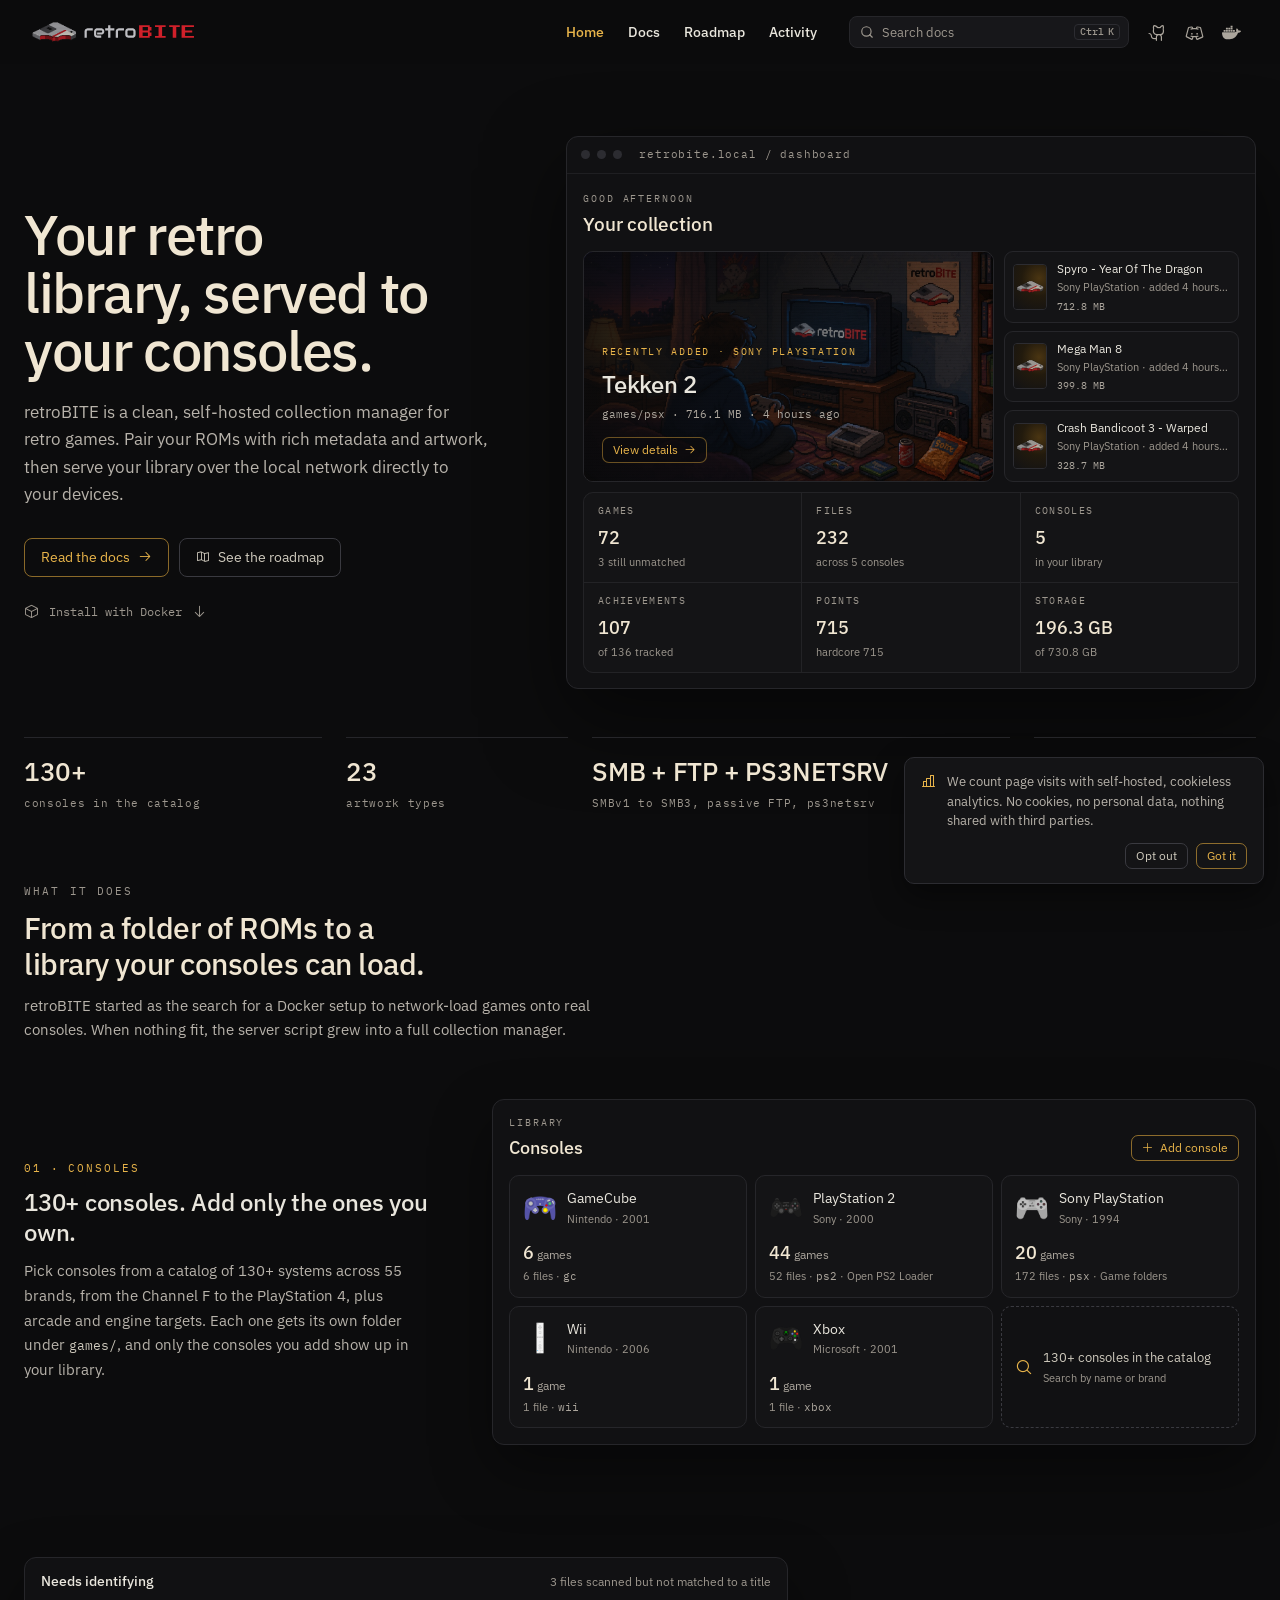
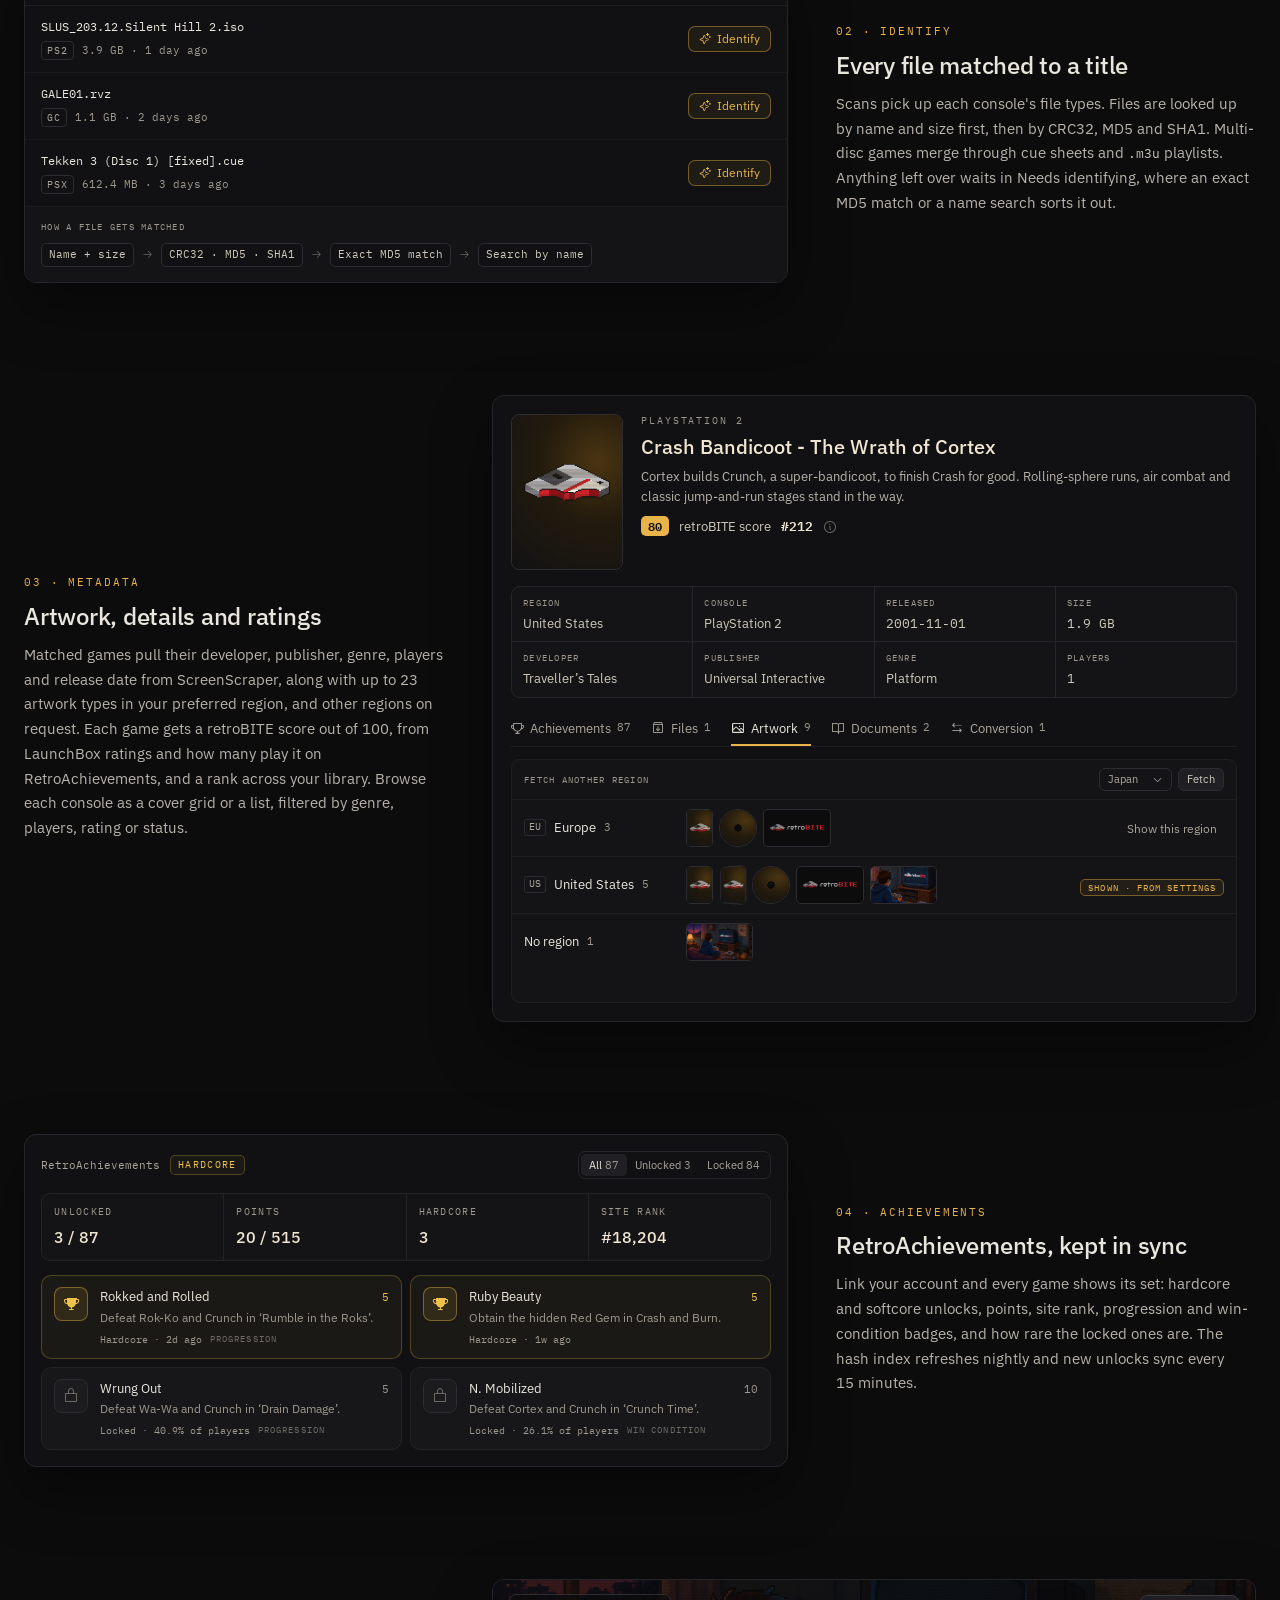
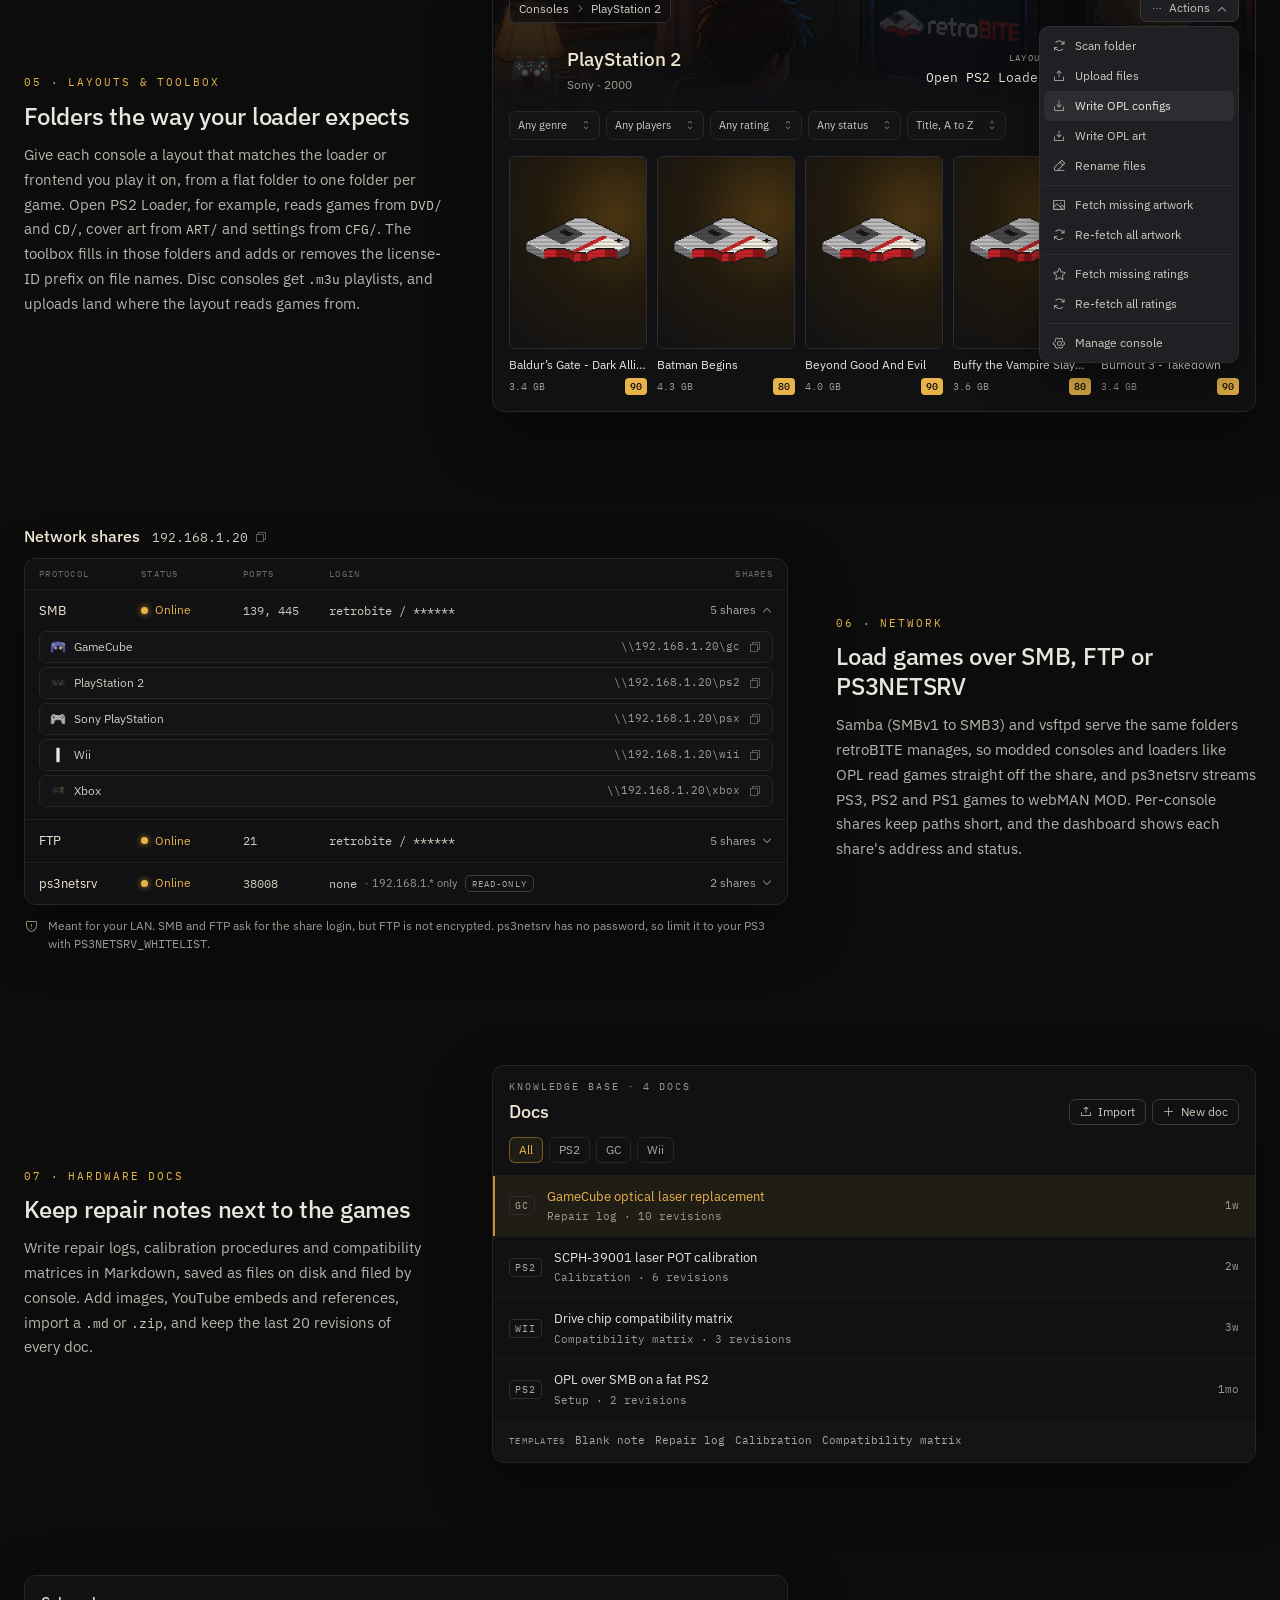
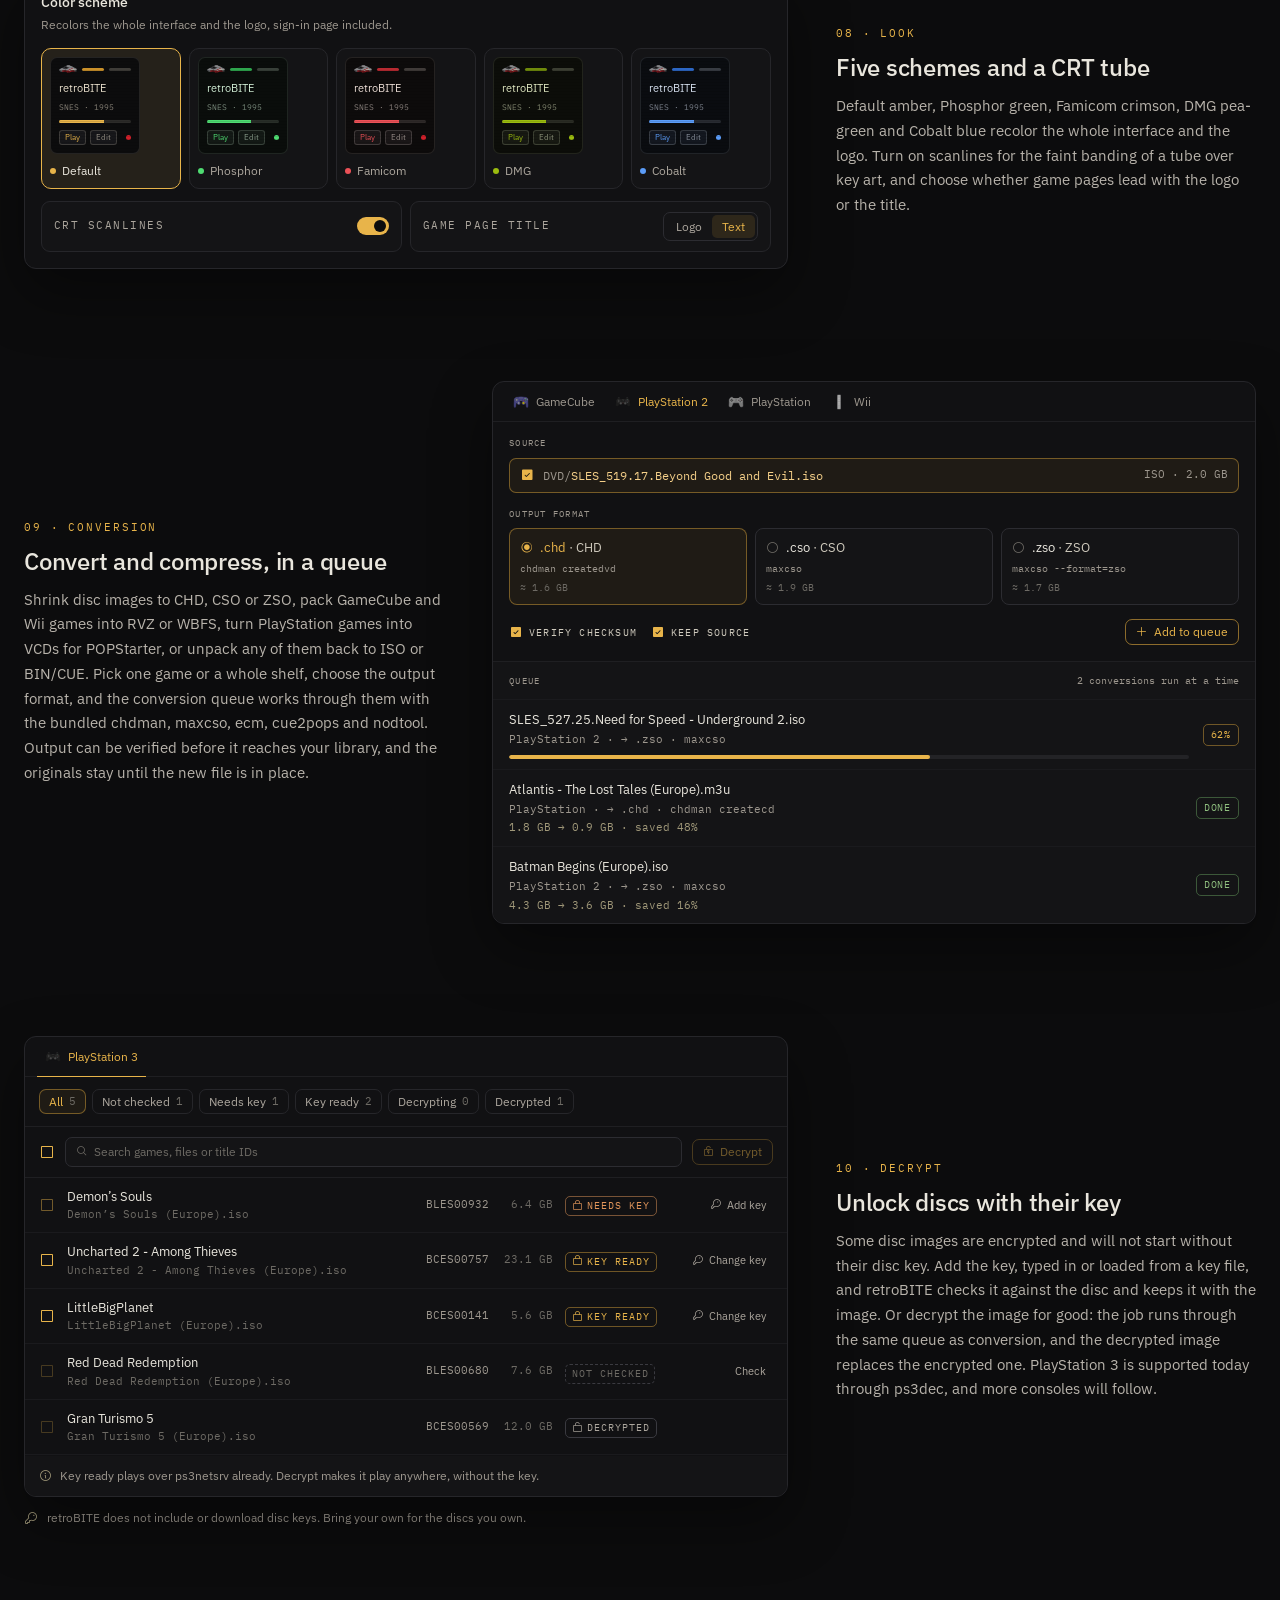
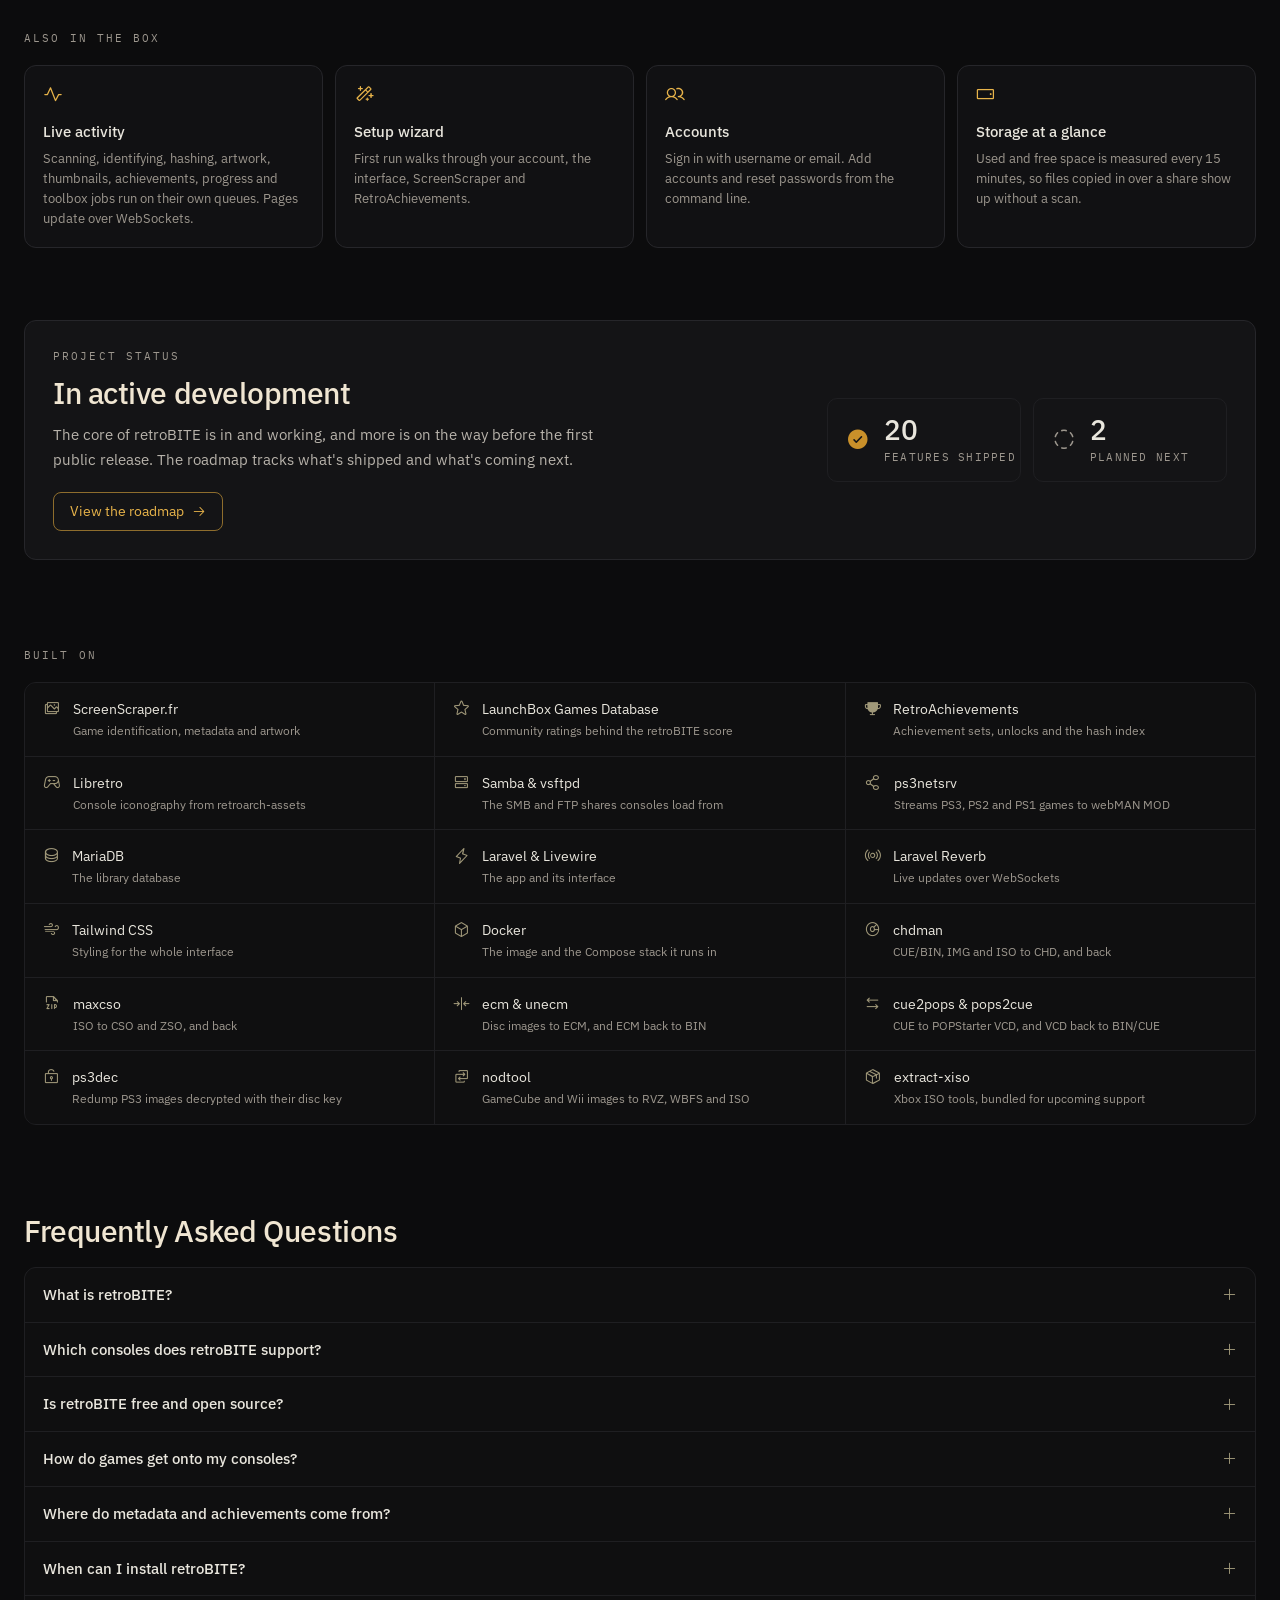
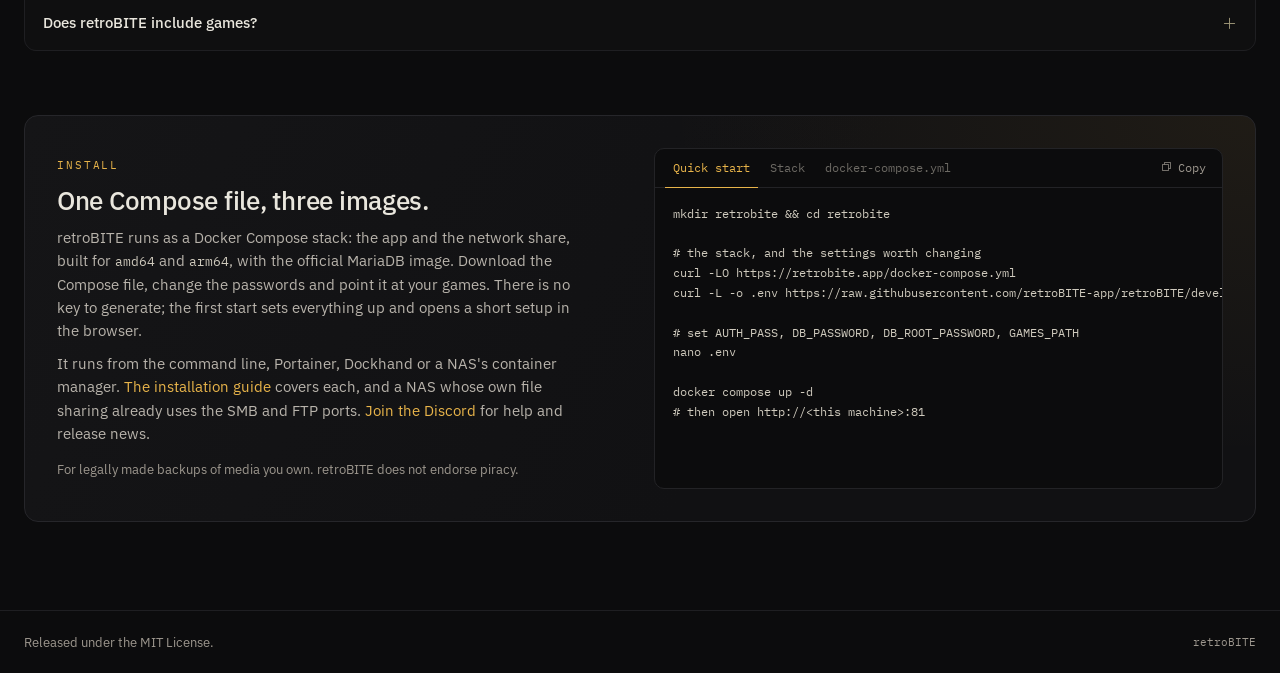
==== index.html @ a3628b7d "chore: deploy 432d724" ====
<!DOCTYPE html>
<html lang="en" dir="ltr">
  <head>
    <meta charset="utf-8">
    <meta name="viewport" content="width=device-width,initial-scale=1">
    <title>retroBITE | Self-hosted retro game &amp; ROM collection manager</title>
    <meta name="description" content="Self-hosted retro game and ROM manager. Scan 130+ consoles, fetch ScreenScraper artwork, sync RetroAchievements and serve games to consoles over SMB, FTP and ps3netsrv.">
    <meta name="generator" content="VitePress v2.0.0-alpha.20">
    
    <link rel="preload stylesheet" href="/assets/style.CVGdC_nf.css" as="style">
    <script type="module" src="/assets/chunks/metadata.adbce550.js"></script>
    <script type="module" src="/assets/app.BH9TIBe_.js"></script>
    <link rel="modulepreload" href="/assets/chunks/framework.CW63qgVu.js">
    <link rel="modulepreload" href="/assets/chunks/theme.D-igTHem.js">
    <link rel="modulepreload" href="/assets/index.md.DMu3SC8L.lean.js">
    <link rel="icon" href="/favicon.ico" sizes="48x48">
    <link rel="icon" href="/brand/symbol.svg" type="image/svg+xml">
    <link rel="apple-touch-icon" href="/apple-touch-icon.png">
    <meta name="theme-color" content="#0c0c0d">
    <meta property="og:site_name" content="retroBITE">
    <meta property="og:locale" content="en_US">
    <meta property="og:image" content="https://retrobite.app/og.jpg">
    <meta property="og:image:width" content="1200">
    <meta property="og:image:height" content="630">
    <meta property="og:image:alt" content="retroBITE logo on a CRT television in a pixel-art game room">
    <meta name="twitter:card" content="summary_large_image">
    <meta name="twitter:image" content="https://retrobite.app/og.jpg">
    <script defer data-domain="retrobite.app" src="https://analytics.bitxo.se/js/script.js"></script>
    <link rel="preconnect" href="https://fonts.googleapis.com">
    <link rel="preconnect" href="https://fonts.gstatic.com" crossorigin="">
    <link rel="stylesheet" href="https://fonts.googleapis.com/css2?family=IBM+Plex+Sans:wght@400;500;600&amp;family=IBM+Plex+Mono:wght@400;500&amp;display=swap">
    <script id="check-dark-mode">document.documentElement.classList.add(`dark`);</script>
    <script id="check-mac-os">document.documentElement.classList.toggle(`mac`,/Mac|iPhone|iPod|iPad/i.test(navigator.platform));</script>
    <link rel="canonical" href="https://retrobite.app/">
    <meta property="og:type" content="website">
    <meta property="og:url" content="https://retrobite.app/">
    <meta property="og:title" content="retroBITE | Self-hosted retro game &amp; ROM collection manager">
    <meta property="og:description" content="Self-hosted retro game and ROM manager. Scan 130+ consoles, fetch ScreenScraper artwork, sync RetroAchievements and serve games to consoles over SMB, FTP and ps3netsrv.">
    <meta name="twitter:title" content="retroBITE | Self-hosted retro game &amp; ROM collection manager">
    <meta name="twitter:description" content="Self-hosted retro game and ROM manager. Scan 130+ consoles, fetch ScreenScraper artwork, sync RetroAchievements and serve games to consoles over SMB, FTP and ps3netsrv.">
    <script type="application/ld+json">[{"@context":"https://schema.org","@type":"WebSite","name":"retroBITE","url":"https://retrobite.app/","description":"Self-hosted retro game and ROM manager. Scan 130+ consoles, fetch ScreenScraper artwork, sync RetroAchievements and serve games to consoles over SMB, FTP and ps3netsrv."},{"@context":"https://schema.org","@type":"Organization","name":"retroBITE","url":"https://retrobite.app/","logo":"https://retrobite.app/apple-touch-icon.png","sameAs":["https://github.com/retroBITE-app","https://discord.gg/EHJAkvJmpu","https://hub.docker.com/u/retrobite"]},{"@context":"https://schema.org","@type":"SoftwareApplication","name":"retroBITE","alternateName":["RetroBITE","retroBITE app"],"description":"Self-hosted retro game and ROM manager. Scan 130+ consoles, fetch ScreenScraper artwork, sync RetroAchievements and serve games to consoles over SMB, FTP and ps3netsrv.","disambiguatingDescription":"Self-hosted retro game library software for ROM collections; not a food ordering app or a retro hardware store.","url":"https://retrobite.app/","image":"https://retrobite.app/og.jpg","applicationCategory":"MultimediaApplication","operatingSystem":"Linux, Docker","license":"https://opensource.org/licenses/MIT","isAccessibleForFree":true,"offers":{"@type":"Offer","price":"0","priceCurrency":"USD"},"author":{"@type":"Person","name":"Mattias Ghodsian","url":"https://github.com/mattiasghodsian"},"sameAs":["https://github.com/retroBITE-app","https://github.com/retroBITE-app/retroBITE","https://discord.gg/EHJAkvJmpu","https://hub.docker.com/u/retrobite"],"featureList":["Library scanning for 130+ consoles","Game identification by name, size and CRC32/MD5/SHA1 checksums","Metadata, ratings and artwork from ScreenScraper","RetroAchievements sync with hardcore and softcore progress","Open PS2 Loader, game folder and RetroArch library layouts","SMB (SMBv1 to SMB3) and FTP network shares for consoles","Hardware repair docs in Markdown"]},{"@context":"https://schema.org","@type":"FAQPage","mainEntity":[{"@type":"Question","name":"What is retroBITE?","acceptedAnswer":{"@type":"Answer","text":"retroBITE (retrobite.app) is a free, self-hosted collection manager for retro games. It scans your ROM folders, matches each file to a title, adds metadata and artwork, and serves the library to real consoles over your local network."}},{"@type":"Question","name":"Which consoles does retroBITE support?","acceptedAnswer":{"@type":"Answer","text":"The catalog covers 130+ systems across 55 brands, from the Channel F to the PlayStation 4, plus arcade and engine targets. You add only the consoles you own, and each gets its own folder."}},{"@type":"Question","name":"Is retroBITE free and open source?","acceptedAnswer":{"@type":"Answer","text":"Yes. retroBITE is free and MIT licensed. The source code will be published with the first public release."}},{"@type":"Question","name":"How do games get onto my consoles?","acceptedAnswer":{"@type":"Answer","text":"Samba (SMBv1 to SMB3) and FTP shares serve the same folders retroBITE manages, so modded consoles and loaders like Open PS2 Loader read games straight off the network. ps3netsrv streams PS3, PS2 and PS1 games to webMAN MOD on a PS3. Transfer can also copy games to a USB drive or SD card."}},{"@type":"Question","name":"Where do metadata and achievements come from?","acceptedAnswer":{"@type":"Answer","text":"Metadata and up to 23 artwork types come from ScreenScraper. Each game’s retroBITE score, out of 100, weighs LaunchBox community ratings with how many play it on RetroAchievements. Link a RetroAchievements account to see each game’s achievement set, with new unlocks synced every 15 minutes."}},{"@type":"Question","name":"When can I install retroBITE?","acceptedAnswer":{"@type":"Answer","text":"Now. retroBITE is in public beta and runs as a Docker Compose stack of three images: the app, the network share and MariaDB. Download the Compose file, set your passwords and your games folder, and start it. The Installation guide covers the command line, Portainer, Dockhand, Synology, QNAP, Unraid and TrueNAS."}},{"@type":"Question","name":"Does retroBITE include games?","acceptedAnswer":{"@type":"Answer","text":"No. retroBITE manages games you already have and is meant for legally made backups of media you own. It does not include games or endorse piracy."}}]}]</script>
  </head>
  <body>
    <div id="app"><div class="Layout" data-v-7aa807ef><!--[--><!--]--><!--[--><span tabindex="-1" data-v-426d5ecb></span><a href="#VPContent" class="VPSkipLink visually-hidden" data-v-426d5ecb>Skip to content</a><!--]--><!----><header class="VPNav" data-v-7aa807ef data-v-f733e610><div class="VPNavBar top" data-v-f733e610 data-v-dac69e74><div class="wrapper" data-v-dac69e74><div class="container" data-v-dac69e74><div class="title" data-v-dac69e74><div class="VPNavBarTitle" data-v-dac69e74 data-v-3cb61e0b><a class="title" href="/" data-v-3cb61e0b><!--[--><!--]--><!--[--><img class="VPImage logo" src="/brand/wordmark.svg" alt="retroBITE" data-v-453cd2d1><!--]--><!----><!--[--><!--]--></a></div></div><div class="content" data-v-dac69e74><div class="content-body" data-v-dac69e74><!--[--><!--]--><div class="VPNavBarSearch search" data-v-dac69e74 data-v-b09c5db8><!--[--><button type="button" class="VPNavBarSearchButton" aria-label="Search" aria-keyshortcuts="/ control+k meta+k" data-v-b09c5db8 data-v-573637dc><span class="vpi-search" aria-hidden="true" data-v-573637dc></span><span class="text" data-v-573637dc>Search docs</span><span class="keys" aria-hidden="true" data-v-573637dc><kbd class="key-mod" data-v-573637dc></kbd><kbd class="key-k" data-v-573637dc></kbd></span></button><!----><!--]--></div><nav aria-label="Main Navigation" class="VPNavMenu VPNavBarMenu menu" data-v-dac69e74 data-v-0474edcd><ul class="list" data-v-0474edcd><!--[--><li class="" data-v-0474edcd><a class="VPLink link VPNavMenuLink VPNavBarMenuLink active" href="/" aria-current="page" data-v-0474edcd data-v-60fe87c8><!--[--><span data-v-60fe87c8>Home</span><!--]--></a></li><li class="" data-v-0474edcd><a class="VPLink link VPNavMenuLink VPNavBarMenuLink" href="/docs/" data-v-0474edcd data-v-60fe87c8><!--[--><span data-v-60fe87c8>Docs</span><!--]--></a></li><li class="" data-v-0474edcd><a class="VPLink link VPNavMenuLink VPNavBarMenuLink" href="/roadmap" data-v-0474edcd data-v-60fe87c8><!--[--><span data-v-60fe87c8>Roadmap</span><!--]--></a></li><li class="" data-v-0474edcd><a class="VPLink link VPNavMenuLink VPNavBarMenuLink" href="/activity" data-v-0474edcd data-v-60fe87c8><!--[--><span data-v-60fe87c8>Activity</span><!--]--></a></li><!--]--></ul></nav><!----><!----><!----><!----><!--[--><!--[--><!--[--><div class="nav-social" data-v-e1e4c505><!--[--><a class="link" href="https://github.com/retroBITE-app/retroBITE" target="_blank" rel="noopener" aria-label="retroBITE on GitHub" title="GitHub" data-v-e1e4c505><i class="ph ph-github-logo" data-v-e1e4c505></i><!----><!----></a><a class="link" href="https://discord.gg/EHJAkvJmpu" target="_blank" rel="noopener" aria-label="retroBITE on Discord" title="Discord" data-v-e1e4c505><i class="ph ph-discord-logo" data-v-e1e4c505></i><!----><!----></a><a class="link" href="https://hub.docker.com/u/retrobite" target="_blank" rel="noopener" aria-label="retroBITE on Docker" title="Docker" data-v-e1e4c505><svg class="svg" viewBox="0 0 24 24" aria-hidden="true" data-v-e1e4c505><path fill="currentColor" d="M13.983 11.078h2.119a.186.186 0 0 0 .186-.185V9.006a.186.186 0 0 0-.186-.186h-2.119a.185.185 0 0 0-.185.185v1.888c0 .102.083.185.185.185m-2.954-5.43h2.118a.186.186 0 0 0 .186-.186V3.574a.186.186 0 0 0-.186-.185h-2.118a.185.185 0 0 0-.185.185v1.888c0 .102.082.185.185.185m0 2.716h2.118a.187.187 0 0 0 .186-.186V6.29a.186.186 0 0 0-.186-.185h-2.118a.185.185 0 0 0-.185.185v1.887c0 .102.082.185.185.186m-2.93 0h2.12a.186.186 0 0 0 .184-.186V6.29a.185.185 0 0 0-.185-.185H8.1a.185.185 0 0 0-.185.185v1.887c0 .102.083.185.185.186m-2.964 0h2.119a.186.186 0 0 0 .185-.186V6.29a.185.185 0 0 0-.185-.185H5.136a.186.186 0 0 0-.186.185v1.887c0 .102.084.185.186.186m5.893 2.715h2.118a.186.186 0 0 0 .186-.185V9.006a.186.186 0 0 0-.186-.186h-2.118a.185.185 0 0 0-.185.185v1.888c0 .102.082.185.185.185m-2.93 0h2.12a.185.185 0 0 0 .184-.185V9.006a.185.185 0 0 0-.184-.186h-2.12a.185.185 0 0 0-.184.185v1.888c0 .102.083.185.185.185m-2.964 0h2.119a.185.185 0 0 0 .185-.185V9.006a.185.185 0 0 0-.184-.186h-2.12a.186.186 0 0 0-.186.186v1.887c0 .102.084.185.186.185m-2.92 0h2.12a.185.185 0 0 0 .184-.185V9.006a.185.185 0 0 0-.184-.186h-2.12a.185.185 0 0 0-.184.185v1.888c0 .102.082.185.185.185M23.763 9.89c-.065-.051-.672-.51-1.954-.51q-.508.001-1.01.087c-.248-1.7-1.653-2.53-1.716-2.566l-.344-.199l-.226.327c-.284.438-.49.922-.612 1.43c-.23.97-.09 1.882.403 2.661c-.595.332-1.55.413-1.744.42H.751a.75.75 0 0 0-.75.748a11.4 11.4 0 0 0 .692 4.062c.545 1.428 1.355 2.48 2.41 3.124c1.18.723 3.1 1.137 5.275 1.137a15.7 15.7 0 0 0 2.93-.266a12.3 12.3 0 0 0 3.823-1.389a10.5 10.5 0 0 0 2.61-2.136c1.252-1.418 1.998-2.997 2.553-4.4h.221c1.372 0 2.215-.549 2.68-1.009c.309-.293.55-.65.707-1.046l.098-.288Z" data-v-e1e4c505></path></svg><!----><!----></a><!--]--></div><!--]--><!--]--><!--]--><button type="button" class="VPNavBarHamburger hamburger" aria-label="Menu" aria-expanded="false" data-v-dac69e74 data-v-f895b5e0><span class="container" aria-hidden="true" data-v-f895b5e0><span class="top" data-v-f895b5e0></span><span class="middle" data-v-f895b5e0></span><span class="bottom" data-v-f895b5e0></span></span></button></div></div></div></div><div class="divider" data-v-dac69e74><div class="divider-line" data-v-dac69e74></div></div></div><!----></header><div class="VPLocalNav empty fixed" data-v-7aa807ef data-v-86f10958><div class="container" data-v-86f10958><!----><div class="VPLocalNavOutlineDropdown" style="--vp-vh:0px;" data-allow-mismatch="style" data-v-86f10958 data-v-b9336427><button type="button" data-v-b9336427>Return to top</button><!----></div></div></div><!----><div class="VPContent" id="VPContent" data-v-7aa807ef data-v-b934d83e><div class="VPPage" data-v-b934d83e><!--[--><!--]--><div style="position:relative;"><div><div class="rb-page" data-v-da54f87b><!--[--><section class="rb-wrap hero" data-v-5e788646><div class="intro" data-v-5e788646><h1 data-v-5e788646>Your retro library, served to your consoles.</h1><p class="lead" data-v-5e788646> retroBITE is a clean, self-hosted collection manager for retro games. Pair your ROMs with rich metadata and artwork, then serve your library over the local network directly to your devices. </p><div class="actions" data-v-5e788646><a class="rb-btn primary" href="/docs/" data-v-5e788646> Read the docs<i class="ph ph-arrow-right" data-v-5e788646></i></a><a class="rb-btn" href="/roadmap" data-v-5e788646><i class="ph ph-map-trifold" data-v-5e788646></i>See the roadmap </a></div><a class="rb-mono soon" href="#install" data-v-5e788646><i class="ph ph-cube" data-v-5e788646></i>Install with Docker<i class="ph ph-arrow-down" data-v-5e788646></i></a></div><div class="shot" data-v-5e788646><div class="rb-panel window" data-v-5e788646><div class="bar" data-v-5e788646><span data-v-5e788646></span><span data-v-5e788646></span><span data-v-5e788646></span><span class="rb-mono url" data-v-5e788646>retrobite.local / dashboard</span></div><div class="body" data-v-5e788646><div class="rb-kicker" data-v-5e788646>GOOD AFTERNOON</div><div class="heading" data-v-5e788646>Your collection</div><div class="top" data-v-5e788646><div class="banner" data-v-5e788646><img class="backdrop" src="/art/backdrop.jpg" alt="" width="1280" height="720" fetchpriority="high" data-v-5e788646><div class="shade" data-v-5e788646></div><div class="scanlines" data-v-5e788646></div><div class="caption" data-v-5e788646><div class="rb-kicker accent" data-v-5e788646>RECENTLY ADDED · SONY PLAYSTATION</div><div class="game" data-v-5e788646>Tekken 2</div><div class="rb-mono file" data-v-5e788646>games/psx · 716.1 MB · 4 hours ago</div><span class="rb-btn small view" data-v-5e788646>View details<i class="ph ph-arrow-right" data-v-5e788646></i></span></div></div><div class="side" data-v-5e788646><!--[--><div class="card" data-v-5e788646><div class="thumb" data-v-5e788646><div class="art small" aria-hidden="true" data-v-5e788646 data-v-9f7ce722><img src="/brand/symbol.svg" alt="" loading="lazy" data-v-9f7ce722></div></div><div class="card-text" data-v-5e788646><div class="rb-ellipsis title" data-v-5e788646>Spyro - Year Of The Dragon</div><div class="rb-ellipsis sub" data-v-5e788646>Sony PlayStation · added 4 hours ago</div><div class="rb-mono size" data-v-5e788646>712.8 MB</div></div></div><div class="card" data-v-5e788646><div class="thumb" data-v-5e788646><div class="art small" aria-hidden="true" data-v-5e788646 data-v-9f7ce722><img src="/brand/symbol.svg" alt="" loading="lazy" data-v-9f7ce722></div></div><div class="card-text" data-v-5e788646><div class="rb-ellipsis title" data-v-5e788646>Mega Man 8</div><div class="rb-ellipsis sub" data-v-5e788646>Sony PlayStation · added 4 hours ago</div><div class="rb-mono size" data-v-5e788646>399.8 MB</div></div></div><div class="card" data-v-5e788646><div class="thumb" data-v-5e788646><div class="art small" aria-hidden="true" data-v-5e788646 data-v-9f7ce722><img src="/brand/symbol.svg" alt="" loading="lazy" data-v-9f7ce722></div></div><div class="card-text" data-v-5e788646><div class="rb-ellipsis title" data-v-5e788646>Crash Bandicoot 3 - Warped</div><div class="rb-ellipsis sub" data-v-5e788646>Sony PlayStation · added 4 hours ago</div><div class="rb-mono size" data-v-5e788646>328.7 MB</div></div></div><!--]--></div></div><div class="stats" data-v-5e788646><!--[--><div class="stat" data-v-5e788646><div class="rb-label" data-v-5e788646>GAMES</div><div class="value" data-v-5e788646>72</div><div class="sub" data-v-5e788646>3 still unmatched</div></div><div class="stat" data-v-5e788646><div class="rb-label" data-v-5e788646>FILES</div><div class="value" data-v-5e788646>232</div><div class="sub" data-v-5e788646>across 5 consoles</div></div><div class="stat" data-v-5e788646><div class="rb-label" data-v-5e788646>CONSOLES</div><div class="value" data-v-5e788646>5</div><div class="sub" data-v-5e788646>in your library</div></div><div class="stat" data-v-5e788646><div class="rb-label" data-v-5e788646>ACHIEVEMENTS</div><div class="value" data-v-5e788646>107</div><div class="sub" data-v-5e788646>of 136 tracked</div></div><div class="stat" data-v-5e788646><div class="rb-label" data-v-5e788646>POINTS</div><div class="value" data-v-5e788646>715</div><div class="sub" data-v-5e788646>hardcore 715</div></div><div class="stat" data-v-5e788646><div class="rb-label" data-v-5e788646>STORAGE</div><div class="value" data-v-5e788646>196.3 GB</div><div class="sub" data-v-5e788646>of 730.8 GB</div></div><!--]--></div></div></div></div></section><div class="rb-wrap highlights" data-v-5e788646><!--[--><div class="hl" data-v-5e788646><div class="hl-value" data-v-5e788646>130+</div><div class="rb-mono hl-label" data-v-5e788646>consoles in the catalog</div></div><div class="hl" data-v-5e788646><div class="hl-value" data-v-5e788646>23</div><div class="rb-mono hl-label" data-v-5e788646>artwork types</div></div><div class="hl" data-v-5e788646><div class="hl-value" data-v-5e788646>SMB + FTP + PS3NETSRV</div><div class="rb-mono hl-label" data-v-5e788646>SMBv1 to SMB3, passive FTP, ps3netsrv</div></div><div class="hl" data-v-5e788646><div class="hl-value" data-v-5e788646>5</div><div class="rb-mono hl-label" data-v-5e788646>color schemes</div></div><!--]--></div><!--]--><div class="rb-wrap intro" data-v-da54f87b><div class="rb-kicker" data-v-da54f87b>WHAT IT DOES</div><h2 class="rb-title" data-v-da54f87b>From a folder of ROMs to a library your consoles can load.</h2><p class="rb-copy" data-v-da54f87b> retroBITE started as the search for a Docker setup to network-load games onto real consoles. When nothing fit, the server script grew into a full collection manager. </p></div><section class="rb-wrap feature" data-v-da54f87b data-v-b36dd85c><div class="text" data-v-b36dd85c><div class="rb-kicker accent" data-v-b36dd85c>01 · CONSOLES</div><h3 data-v-b36dd85c>130+ consoles. Add only the ones you own.</h3><p class="rb-copy" data-v-b36dd85c><!--[--> Pick consoles from a catalog of 130+ systems across 55 brands, from the Channel F to the PlayStation 4, plus arcade and engine targets. Each one gets its own folder under <code data-v-da54f87b>games/</code>, and only the consoles you add show up in your library. <!--]--></p></div><div class="visual" data-v-b36dd85c><!--[--><div class="rb-panel wrap" data-v-da54f87b data-v-ec5170b7><div class="head" data-v-ec5170b7><div data-v-ec5170b7><div class="rb-kicker" data-v-ec5170b7>LIBRARY</div><div class="title" data-v-ec5170b7>Consoles</div></div><span class="rb-btn primary small" data-v-ec5170b7><i class="ph ph-plus" data-v-ec5170b7></i>Add console</span></div><div class="grid" data-v-ec5170b7><!--[--><div class="card" data-v-ec5170b7><div class="top" data-v-ec5170b7><img src="/consoles/gc.png" alt="" width="34" height="34" loading="lazy" data-v-ec5170b7><div class="name" data-v-ec5170b7><div class="rb-ellipsis" data-v-ec5170b7>GameCube</div><div class="brand" data-v-ec5170b7>Nintendo · 2001</div></div></div><div class="games" data-v-ec5170b7><b data-v-ec5170b7>6</b> games</div><div class="rb-ellipsis meta" data-v-ec5170b7>6 files · <span class="rb-mono" data-v-ec5170b7>gc</span><!----></div></div><div class="card" data-v-ec5170b7><div class="top" data-v-ec5170b7><img src="/consoles/ps2.png" alt="" width="34" height="34" loading="lazy" data-v-ec5170b7><div class="name" data-v-ec5170b7><div class="rb-ellipsis" data-v-ec5170b7>PlayStation 2</div><div class="brand" data-v-ec5170b7>Sony · 2000</div></div></div><div class="games" data-v-ec5170b7><b data-v-ec5170b7>44</b> games</div><div class="rb-ellipsis meta" data-v-ec5170b7>52 files · <span class="rb-mono" data-v-ec5170b7>ps2</span><!--[--> · Open PS2 Loader<!--]--></div></div><div class="card" data-v-ec5170b7><div class="top" data-v-ec5170b7><img src="/consoles/psx.png" alt="" width="34" height="34" loading="lazy" data-v-ec5170b7><div class="name" data-v-ec5170b7><div class="rb-ellipsis" data-v-ec5170b7>Sony PlayStation</div><div class="brand" data-v-ec5170b7>Sony · 1994</div></div></div><div class="games" data-v-ec5170b7><b data-v-ec5170b7>20</b> games</div><div class="rb-ellipsis meta" data-v-ec5170b7>172 files · <span class="rb-mono" data-v-ec5170b7>psx</span><!--[--> · Game folders<!--]--></div></div><div class="card" data-v-ec5170b7><div class="top" data-v-ec5170b7><img src="/consoles/wii.png" alt="" width="34" height="34" loading="lazy" data-v-ec5170b7><div class="name" data-v-ec5170b7><div class="rb-ellipsis" data-v-ec5170b7>Wii</div><div class="brand" data-v-ec5170b7>Nintendo · 2006</div></div></div><div class="games" data-v-ec5170b7><b data-v-ec5170b7>1</b> game</div><div class="rb-ellipsis meta" data-v-ec5170b7>1 file · <span class="rb-mono" data-v-ec5170b7>wii</span><!----></div></div><div class="card" data-v-ec5170b7><div class="top" data-v-ec5170b7><img src="/consoles/xbox.png" alt="" width="34" height="34" loading="lazy" data-v-ec5170b7><div class="name" data-v-ec5170b7><div class="rb-ellipsis" data-v-ec5170b7>Xbox</div><div class="brand" data-v-ec5170b7>Microsoft · 2001</div></div></div><div class="games" data-v-ec5170b7><b data-v-ec5170b7>1</b> game</div><div class="rb-ellipsis meta" data-v-ec5170b7>1 file · <span class="rb-mono" data-v-ec5170b7>xbox</span><!----></div></div><!--]--><div class="card add" data-v-ec5170b7><i class="ph ph-magnifying-glass" data-v-ec5170b7></i><div data-v-ec5170b7><div class="add-title" data-v-ec5170b7>130+ consoles in the catalog</div><div class="brand" data-v-ec5170b7>Search by name or brand</div></div></div></div></div><!--]--></div></section><section class="rb-wrap feature reverse" data-v-da54f87b data-v-b36dd85c><div class="text" data-v-b36dd85c><div class="rb-kicker accent" data-v-b36dd85c>02 · IDENTIFY</div><h3 data-v-b36dd85c>Every file matched to a title</h3><p class="rb-copy" data-v-b36dd85c><!--[--> Scans pick up each console&#39;s file types. Files are looked up by name and size first, then by CRC32, MD5 and SHA1. Multi-disc games merge through cue sheets and <code data-v-da54f87b>.m3u</code> playlists. Anything left over waits in Needs identifying, where an exact MD5 match or a name search sorts it out. <!--]--></p></div><div class="visual" data-v-b36dd85c><!--[--><div class="rb-panel" data-v-da54f87b data-v-f2e25809><div class="head" data-v-f2e25809><span class="title" data-v-f2e25809>Needs identifying</span><span class="hint" data-v-f2e25809>3 files scanned but not matched to a title</span></div><!--[--><div class="row" data-v-f2e25809><div class="file" data-v-f2e25809><div class="rb-mono rb-ellipsis name" data-v-f2e25809>SLUS_203.12.Silent Hill 2.iso</div><div class="meta" data-v-f2e25809><span class="rb-chip" data-v-f2e25809>PS2</span><span class="rb-mono size" data-v-f2e25809>3.9 GB · 1 day ago</span></div></div><span class="rb-btn small identify" data-v-f2e25809><i class="ph ph-sparkle" data-v-f2e25809></i>Identify</span></div><div class="row" data-v-f2e25809><div class="file" data-v-f2e25809><div class="rb-mono rb-ellipsis name" data-v-f2e25809>GALE01.rvz</div><div class="meta" data-v-f2e25809><span class="rb-chip" data-v-f2e25809>GC</span><span class="rb-mono size" data-v-f2e25809>1.1 GB · 2 days ago</span></div></div><span class="rb-btn small identify" data-v-f2e25809><i class="ph ph-sparkle" data-v-f2e25809></i>Identify</span></div><div class="row" data-v-f2e25809><div class="file" data-v-f2e25809><div class="rb-mono rb-ellipsis name" data-v-f2e25809>Tekken 3 (Disc 1) [fixed].cue</div><div class="meta" data-v-f2e25809><span class="rb-chip" data-v-f2e25809>PSX</span><span class="rb-mono size" data-v-f2e25809>612.4 MB · 3 days ago</span></div></div><span class="rb-btn small identify" data-v-f2e25809><i class="ph ph-sparkle" data-v-f2e25809></i>Identify</span></div><!--]--><div class="steps" data-v-f2e25809><div class="rb-label" data-v-f2e25809>HOW A FILE GETS MATCHED</div><div class="flow" data-v-f2e25809><!--[--><!--[--><!----><span class="rb-mono step" data-v-f2e25809>Name + size</span><!--]--><!--[--><i class="ph ph-arrow-right arrow" data-v-f2e25809></i><span class="rb-mono step" data-v-f2e25809>CRC32 · MD5 · SHA1</span><!--]--><!--[--><i class="ph ph-arrow-right arrow" data-v-f2e25809></i><span class="rb-mono step" data-v-f2e25809>Exact MD5 match</span><!--]--><!--[--><i class="ph ph-arrow-right arrow" data-v-f2e25809></i><span class="rb-mono step" data-v-f2e25809>Search by name</span><!--]--><!--]--></div></div></div><!--]--></div></section><section class="rb-wrap feature" data-v-da54f87b data-v-b36dd85c><div class="text" data-v-b36dd85c><div class="rb-kicker accent" data-v-b36dd85c>03 · METADATA</div><h3 data-v-b36dd85c>Artwork, details and ratings</h3><p class="rb-copy" data-v-b36dd85c><!--[--> Matched games pull their developer, publisher, genre, players and release date from ScreenScraper, along with up to 23 artwork types in your preferred region, and other regions on request. Each game gets a retroBITE score out of 100, from LaunchBox ratings and how many play it on RetroAchievements, and a rank across your library. Browse each console as a cover grid or a list, filtered by genre, players, rating or status. <!--]--></p></div><div class="visual" data-v-b36dd85c><!--[--><div class="rb-panel card" data-v-da54f87b data-v-28746081><div class="top" data-v-28746081><div class="cover" data-v-28746081><div class="art" aria-hidden="true" data-v-28746081 data-v-9f7ce722><img src="/brand/symbol.svg" alt="" loading="lazy" data-v-9f7ce722></div></div><div class="intro" data-v-28746081><div class="rb-kicker" data-v-28746081>PLAYSTATION 2</div><div class="game" data-v-28746081>Crash Bandicoot - The Wrath of Cortex</div><p class="blurb" data-v-28746081>Cortex builds Crunch, a super-bandicoot, to finish Crash for good. Rolling-sphere runs, air combat and classic jump-and-run stages stand in the way.</p><div class="score" data-v-28746081><span class="rb-mono badge" data-v-28746081>80</span><span class="score-label" data-v-28746081>retroBITE score</span><span class="rb-mono rank" title="This game&#39;s place among every scored game in your library, across all consoles." data-v-28746081>#212</span><span class="info" tabindex="0" title="Out of 100: players’ ratings from the LaunchBox Games Database, weighed with how many play it on RetroAchievements.
LaunchBox 3.9★, 214 votes
RetroAchievements, 6,480 players" aria-label="LaunchBox 3.9★, 214 votes. RetroAchievements, 6,480 players" data-v-28746081><i class="ph ph-info" data-v-28746081></i></span></div></div></div><div class="details" data-v-28746081><!--[--><div class="cell" data-v-28746081><div class="rb-label" data-v-28746081>REGION</div><div class="v" data-v-28746081>United States</div></div><div class="cell" data-v-28746081><div class="rb-label" data-v-28746081>CONSOLE</div><div class="v" data-v-28746081>PlayStation 2</div></div><div class="cell" data-v-28746081><div class="rb-label" data-v-28746081>RELEASED</div><div class="rb-mono v" data-v-28746081>2001-11-01</div></div><div class="cell" data-v-28746081><div class="rb-label" data-v-28746081>SIZE</div><div class="rb-mono v" data-v-28746081>1.9 GB</div></div><div class="cell" data-v-28746081><div class="rb-label" data-v-28746081>DEVELOPER</div><div class="v" data-v-28746081>Traveller’s Tales</div></div><div class="cell" data-v-28746081><div class="rb-label" data-v-28746081>PUBLISHER</div><div class="v" data-v-28746081>Universal Interactive</div></div><div class="cell" data-v-28746081><div class="rb-label" data-v-28746081>GENRE</div><div class="v" data-v-28746081>Platform</div></div><div class="cell" data-v-28746081><div class="rb-label" data-v-28746081>PLAYERS</div><div class="v" data-v-28746081>1</div></div><!--]--></div><div class="tabs" data-v-28746081><!--[--><button type="button" class="tab" aria-pressed="false" data-v-28746081><i class="ph ph-trophy" data-v-28746081></i>Achievements<span class="rb-mono n" data-v-28746081>87</span></button><button type="button" class="tab" aria-pressed="false" data-v-28746081><i class="ph ph-archive-box" data-v-28746081></i>Files<span class="rb-mono n" data-v-28746081>1</span></button><button type="button" class="active tab" aria-pressed="true" data-v-28746081><i class="ph ph-image" data-v-28746081></i>Artwork<span class="rb-mono n" data-v-28746081>9</span></button><button type="button" class="tab" aria-pressed="false" data-v-28746081><i class="ph ph-book-open" data-v-28746081></i>Documents<span class="rb-mono n" data-v-28746081>2</span></button><button type="button" class="tab" aria-pressed="false" data-v-28746081><i class="ph ph-arrows-left-right" data-v-28746081></i>Conversion<span class="rb-mono n" data-v-28746081>1</span></button><!--]--></div><div class="panels" data-v-28746081><div class="panel box" data-v-28746081><div class="box-head" data-v-28746081><span class="rb-mono dim" data-v-28746081>RetroAchievements</span><span class="rb-mono hc" data-v-28746081>HARDCORE</span></div><div class="stats" data-v-28746081><!--[--><div class="stat" data-v-28746081><div class="rb-label" data-v-28746081>UNLOCKED</div><div class="stat-v" data-v-28746081>3 / 87</div></div><div class="stat" data-v-28746081><div class="rb-label" data-v-28746081>POINTS</div><div class="stat-v" data-v-28746081>20 / 515</div></div><div class="stat" data-v-28746081><div class="rb-label" data-v-28746081>HARDCORE</div><div class="stat-v" data-v-28746081>3</div></div><div class="stat" data-v-28746081><div class="rb-label" data-v-28746081>SITE RANK</div><div class="stat-v" data-v-28746081>#18,204</div></div><!--]--></div><div class="badges" data-v-28746081><!--[--><div class="unlocked ach" data-v-28746081><div class="ach-icon" data-v-28746081><i class="ph-fill ph-trophy" data-v-28746081></i></div><div class="ach-text" data-v-28746081><div class="ach-top" data-v-28746081><span class="rb-ellipsis" data-v-28746081>Rokked and Rolled</span><span class="rb-mono pts" data-v-28746081>5</span></div><div class="rb-mono rb-ellipsis when" data-v-28746081>Hardcore · 2d ago</div></div></div><div class="unlocked ach" data-v-28746081><div class="ach-icon" data-v-28746081><i class="ph-fill ph-trophy" data-v-28746081></i></div><div class="ach-text" data-v-28746081><div class="ach-top" data-v-28746081><span class="rb-ellipsis" data-v-28746081>Ruby Beauty</span><span class="rb-mono pts" data-v-28746081>5</span></div><div class="rb-mono rb-ellipsis when" data-v-28746081>Hardcore · 1w ago</div></div></div><div class="ach" data-v-28746081><div class="ach-icon" data-v-28746081><i class="ph ph-lock-simple" data-v-28746081></i></div><div class="ach-text" data-v-28746081><div class="ach-top" data-v-28746081><span class="rb-ellipsis" data-v-28746081>Wrung Out</span><span class="rb-mono pts" data-v-28746081>5</span></div><div class="rb-mono rb-ellipsis when" data-v-28746081>Locked · 40.9% of players</div></div></div><div class="ach" data-v-28746081><div class="ach-icon" data-v-28746081><i class="ph ph-lock-simple" data-v-28746081></i></div><div class="ach-text" data-v-28746081><div class="ach-top" data-v-28746081><span class="rb-ellipsis" data-v-28746081>N. Mobilized</span><span class="rb-mono pts" data-v-28746081>10</span></div><div class="rb-mono rb-ellipsis when" data-v-28746081>Locked · 26.1% of players</div></div></div><!--]--></div></div><div class="panel box" data-v-28746081><div class="box-head" data-v-28746081><span class="rb-mono dim" data-v-28746081>games/ps2</span></div><div class="file" data-v-28746081><div class="rb-mono rb-ellipsis filename" data-v-28746081>Crash Bandicoot - The Wrath of Cortex (USA).iso</div><span class="rb-mono serial" data-v-28746081>SLUS_202.38</span></div><div class="facts" data-v-28746081><!--[--><div class="fact" data-v-28746081><div class="rb-label" data-v-28746081>REGION</div><div class="rb-mono fact-v" data-v-28746081>US</div></div><div class="fact" data-v-28746081><div class="rb-label" data-v-28746081>SCRAPES</div><div class="rb-mono fact-v" data-v-28746081>1.4K</div></div><div class="fact" data-v-28746081><div class="rb-label" data-v-28746081>ROLE</div><div class="rb-mono fact-v" data-v-28746081>Game</div></div><div class="fact" data-v-28746081><div class="rb-label" data-v-28746081>DISC</div><div class="rb-mono fact-v" data-v-28746081>—</div></div><div class="fact" data-v-28746081><div class="rb-label" data-v-28746081>SIZE</div><div class="soft rb-mono fact-v" data-v-28746081>1.9 GB</div></div><div class="fact" data-v-28746081><div class="rb-label" data-v-28746081>FORMAT</div><div class="rb-mono fact-v" data-v-28746081>ISO</div></div><div class="fact" data-v-28746081><div class="rb-label" data-v-28746081>ADDED</div><div class="rb-mono fact-v" data-v-28746081>3 weeks ago</div></div><div class="fact" data-v-28746081><div class="rb-label" data-v-28746081>LAST SEEN</div><div class="rb-mono fact-v" data-v-28746081>Present</div></div><!--]--></div><div class="md5" data-v-28746081><span class="rb-label" data-v-28746081>MD5</span><span class="rb-mono rb-ellipsis" data-v-28746081>3e8b0c4d1f2a9e7b6c5d4a3f2e1b0c9d</span><i class="ph ph-copy" data-v-28746081></i></div></div><div class="on panel box" data-v-28746081><div class="box-head fetch" data-v-28746081><span class="rb-label" data-v-28746081>FETCH ANOTHER REGION</span><span class="fetch-controls" data-v-28746081><span class="select" data-v-28746081>Japan<i class="ph ph-caret-down" data-v-28746081></i></span><span class="fetch-btn" data-v-28746081>Fetch</span></span></div><!--[--><div class="region" data-v-28746081><div class="region-head" data-v-28746081><span class="rb-mono flag" data-v-28746081>EU</span><span class="region-name" data-v-28746081>Europe</span><span class="rb-mono dim" data-v-28746081>3</span></div><div class="thumbs" data-v-28746081><!--[--><span class="k-cover thumb" title="Cover · Europe" data-v-28746081><div class="art small" aria-hidden="true" data-v-28746081 data-v-9f7ce722><img src="/brand/symbol.svg" alt="" loading="lazy" data-v-9f7ce722></div></span><span class="k-disc thumb" title="Disc · Europe" data-v-28746081><span class="disc-art" data-v-28746081></span></span><span class="k-logo thumb" title="Logo · Europe" data-v-28746081><img src="/brand/wordmark.svg" alt="" loading="lazy" data-v-28746081></span><!--]--></div><div class="region-action" data-v-28746081><!--[--><button type="button" class="ghost" data-v-28746081>Show this region</button><!--]--></div></div><div class="region" data-v-28746081><div class="region-head" data-v-28746081><span class="rb-mono flag" data-v-28746081>US</span><span class="region-name" data-v-28746081>United States</span><span class="rb-mono dim" data-v-28746081>5</span></div><div class="thumbs" data-v-28746081><!--[--><span class="k-cover thumb" title="Cover · United States" data-v-28746081><div class="art small" aria-hidden="true" data-v-28746081 data-v-9f7ce722><img src="/brand/symbol.svg" alt="" loading="lazy" data-v-9f7ce722></div></span><span class="k-cover-3d thumb" title="Cover · United States" data-v-28746081><div class="art small" aria-hidden="true" data-v-28746081 data-v-9f7ce722><img src="/brand/symbol.svg" alt="" loading="lazy" data-v-9f7ce722></div></span><span class="k-disc thumb" title="Disc · United States" data-v-28746081><span class="disc-art" data-v-28746081></span></span><span class="k-logo thumb" title="Logo · United States" data-v-28746081><img src="/brand/wordmark.svg" alt="" loading="lazy" data-v-28746081></span><span class="k-shot thumb" title="Screenshot · United States" data-v-28746081><img src="/art/backdrop.jpg" alt="" loading="lazy" data-v-28746081></span><!--]--></div><div class="region-action" data-v-28746081><!--[--><span class="rb-mono shown" data-v-28746081>SHOWN · FROM SETTINGS</span><!--]--></div></div><div class="region" data-v-28746081><div class="region-head" data-v-28746081><!----><span class="region-name" data-v-28746081>No region</span><span class="rb-mono dim" data-v-28746081>1</span></div><div class="thumbs" data-v-28746081><!--[--><span class="k-backdrop thumb" title="Backdrop" data-v-28746081><img src="/art/backdrop.jpg" alt="" loading="lazy" data-v-28746081></span><!--]--></div><div class="region-action" data-v-28746081><!----></div></div><!--]--></div><div class="panel docs" data-v-28746081><div class="doc-list" data-v-28746081><!--[--><button type="button" class="active doc-pick" aria-pressed="true" data-v-28746081><span class="rb-ellipsis doc-pick-title" data-v-28746081>Wrath of Cortex on OPL</span><span class="rb-mono doc-pick-when" data-v-28746081>3 days ago</span></button><button type="button" class="doc-pick" aria-pressed="false" data-v-28746081><span class="rb-ellipsis doc-pick-title" data-v-28746081>Gem and relic checklist</span><span class="rb-mono doc-pick-when" data-v-28746081>2 weeks ago</span></button><!--]--></div><div class="box article" data-v-28746081><div class="article-head" data-v-28746081><div class="article-title-wrap" data-v-28746081><div class="rb-ellipsis article-title" data-v-28746081>Wrath of Cortex on OPL</div><div class="article-meta" data-v-28746081>Setup · Edited 3 days ago</div></div><span class="open" data-v-28746081><i class="ph ph-book-open" data-v-28746081></i>Open in Documents</span></div><ul class="article-body" data-v-28746081><!--[--><li data-v-28746081><span class="bullet" data-v-28746081></span> Runs from the internal HDD in Open PS2 Loader.</li><li data-v-28746081><span class="bullet" data-v-28746081></span> Also tried over SMB from the box in the hall, wired.</li><li data-v-28746081><span class="bullet" data-v-28746081></span> Cover, disc and screenshot copied to ART/ by the toolbox.</li><!--]--></ul></div></div><div class="panel box conv" data-v-28746081><div class="conv-source" data-v-28746081><div class="rb-label" data-v-28746081>SOURCE</div><div class="source-row" data-v-28746081><i class="ph-fill ph-check-square check" data-v-28746081></i><span class="rb-mono rb-ellipsis" data-v-28746081>Crash Bandicoot - The Wrath of Cortex (USA).iso</span><span class="rb-mono dim nowrap" data-v-28746081>ISO · 1.9 GB</span></div></div><div class="conv-formats" data-v-28746081><div class="rb-label" data-v-28746081>OUTPUT FORMAT</div><div class="formats" data-v-28746081><!--[--><button type="button" class="active format" aria-pressed="true" data-v-28746081><span class="rb-mono ext" data-v-28746081>CHD</span><span class="rb-mono rb-ellipsis tool" data-v-28746081>chdman createdvd</span><span class="rb-mono approx" data-v-28746081>≈ 1.5 GB</span></button><button type="button" class="format" aria-pressed="false" data-v-28746081><span class="rb-mono ext" data-v-28746081>CSO</span><span class="rb-mono rb-ellipsis tool" data-v-28746081>maxcso</span><span class="rb-mono approx" data-v-28746081>≈ 1.8 GB</span></button><button type="button" class="format" aria-pressed="false" data-v-28746081><span class="rb-mono ext" data-v-28746081>ZSO</span><span class="rb-mono rb-ellipsis tool" data-v-28746081>maxcso --format=zso</span><span class="rb-mono approx" data-v-28746081>≈ 1.6 GB</span></button><!--]--></div></div><div class="conv-foot" data-v-28746081><!--[--><button type="button" class="opt" aria-pressed="true" data-v-28746081><i class="ph-fill ph-check-square on" data-v-28746081></i>Verify checksum</button><button type="button" class="opt" aria-pressed="true" data-v-28746081><i class="ph-fill ph-check-square on" data-v-28746081></i>Keep source</button><!--]--><button type="button" class="rb-btn small primary add" data-v-28746081><i class="ph ph-queue" data-v-28746081></i>Add to queue </button></div><div class="rb-mono conv-status" data-v-28746081>Writes beside each source, in games/ps2/</div></div></div></div><!--]--></div></section><section class="rb-wrap feature reverse" data-v-da54f87b data-v-b36dd85c><div class="text" data-v-b36dd85c><div class="rb-kicker accent" data-v-b36dd85c>04 · ACHIEVEMENTS</div><h3 data-v-b36dd85c>RetroAchievements, kept in sync</h3><p class="rb-copy" data-v-b36dd85c><!--[--> Link your account and every game shows its set: hardcore and softcore unlocks, points, site rank, progression and win-condition badges, and how rare the locked ones are. The hash index refreshes nightly and new unlocks sync every 15 minutes. <!--]--></p></div><div class="visual" data-v-b36dd85c><!--[--><div class="rb-panel card" data-v-da54f87b data-v-b097308b><div class="head" data-v-b097308b><span class="rb-mono source" data-v-b097308b>RetroAchievements</span><span class="rb-mono hc" data-v-b097308b>HARDCORE</span><div class="filters" data-v-b097308b><!--[--><button type="button" class="active filter" aria-pressed="true" data-v-b097308b>All <span class="rb-mono" data-v-b097308b>87</span></button><button type="button" class="filter" aria-pressed="false" data-v-b097308b>Unlocked <span class="rb-mono" data-v-b097308b>3</span></button><button type="button" class="filter" aria-pressed="false" data-v-b097308b>Locked <span class="rb-mono" data-v-b097308b>84</span></button><!--]--></div></div><div class="stats" data-v-b097308b><!--[--><div class="stat" data-v-b097308b><div class="rb-label" data-v-b097308b>UNLOCKED</div><div class="value" data-v-b097308b>3 / 87</div></div><div class="stat" data-v-b097308b><div class="rb-label" data-v-b097308b>POINTS</div><div class="value" data-v-b097308b>20 / 515</div></div><div class="stat" data-v-b097308b><div class="rb-label" data-v-b097308b>HARDCORE</div><div class="value" data-v-b097308b>3</div></div><div class="stat" data-v-b097308b><div class="rb-label" data-v-b097308b>SITE RANK</div><div class="value" data-v-b097308b>#18,204</div></div><!--]--></div><div class="badges" data-v-b097308b><!--[--><div class="on badge" data-v-b097308b><div class="icon" data-v-b097308b><i class="ph-fill ph-trophy" data-v-b097308b></i></div><div class="text" data-v-b097308b><div class="top" data-v-b097308b><span class="rb-ellipsis" data-v-b097308b>Rokked and Rolled</span><span class="rb-mono pts" data-v-b097308b>5</span></div><div class="desc" data-v-b097308b>Defeat Rok-Ko and Crunch in ‘Rumble in the Roks’.</div><div class="rb-mono when" data-v-b097308b>Hardcore · 2d ago<span class="type" data-v-b097308b>PROGRESSION</span></div></div></div><div class="on badge" data-v-b097308b><div class="icon" data-v-b097308b><i class="ph-fill ph-trophy" data-v-b097308b></i></div><div class="text" data-v-b097308b><div class="top" data-v-b097308b><span class="rb-ellipsis" data-v-b097308b>Ruby Beauty</span><span class="rb-mono pts" data-v-b097308b>5</span></div><div class="desc" data-v-b097308b>Obtain the hidden Red Gem in Crash and Burn.</div><div class="rb-mono when" data-v-b097308b>Hardcore · 1w ago<!----></div></div></div><div class="badge" data-v-b097308b><div class="icon" data-v-b097308b><i class="ph ph-lock-simple" data-v-b097308b></i></div><div class="text" data-v-b097308b><div class="top" data-v-b097308b><span class="rb-ellipsis" data-v-b097308b>Wrung Out</span><span class="rb-mono pts" data-v-b097308b>5</span></div><div class="desc" data-v-b097308b>Defeat Wa-Wa and Crunch in ‘Drain Damage’.</div><div class="rb-mono when" data-v-b097308b>Locked · 40.9% of players<span class="type" data-v-b097308b>PROGRESSION</span></div></div></div><div class="badge" data-v-b097308b><div class="icon" data-v-b097308b><i class="ph ph-lock-simple" data-v-b097308b></i></div><div class="text" data-v-b097308b><div class="top" data-v-b097308b><span class="rb-ellipsis" data-v-b097308b>N. Mobilized</span><span class="rb-mono pts" data-v-b097308b>10</span></div><div class="desc" data-v-b097308b>Defeat Cortex and Crunch in ‘Crunch Time’.</div><div class="rb-mono when" data-v-b097308b>Locked · 26.1% of players<span class="type" data-v-b097308b>WIN CONDITION</span></div></div></div><!--]--></div></div><!--]--></div></section><section class="rb-wrap feature" data-v-da54f87b data-v-b36dd85c><div class="text" data-v-b36dd85c><div class="rb-kicker accent" data-v-b36dd85c>05 · LAYOUTS &amp; TOOLBOX</div><h3 data-v-b36dd85c>Folders the way your loader expects</h3><p class="rb-copy" data-v-b36dd85c><!--[--> Give each console a layout that matches the loader or frontend you play it on, from a flat folder to one folder per game. Open PS2 Loader, for example, reads games from <code data-v-da54f87b>DVD/</code> and <code data-v-da54f87b>CD/</code>, cover art from <code data-v-da54f87b>ART/</code> and settings from <code data-v-da54f87b>CFG/</code>. The toolbox fills in those folders and adds or removes the license-ID prefix on file names. Disc consoles get <code data-v-da54f87b>.m3u</code> playlists, and uploads land where the layout reads games from. <!--]--></p></div><div class="visual" data-v-b36dd85c><!--[--><div class="rb-panel card" data-v-da54f87b data-v-02552660><div class="hero" data-v-02552660><img class="backdrop" src="/art/backdrop.jpg" alt="" width="1280" height="720" loading="lazy" data-v-02552660><div class="shade" data-v-02552660></div><div class="scanlines" data-v-02552660></div><div class="topbar" data-v-02552660><span class="crumbs" data-v-02552660>Consoles<i class="ph ph-caret-right" data-v-02552660></i>PlayStation 2</span><button type="button" class="open rb-btn small trigger" aria-expanded="true" aria-controls="mock-toolbox-menu" data-v-02552660><i class="ph ph-dots-three" data-v-02552660></i>Actions<i class="ph ph-caret-down caret" data-v-02552660></i></button></div><div class="console" data-v-02552660><img class="icon" src="/consoles/ps2.png" alt="" width="44" height="44" loading="lazy" data-v-02552660><div class="name" data-v-02552660><div class="title" data-v-02552660>PlayStation 2</div><div class="brand" data-v-02552660>Sony · 2000</div></div><div class="stats" data-v-02552660><!--[--><div class="stat" data-v-02552660><div class="rb-label" data-v-02552660>LAYOUT</div><div class="rb-mono v" data-v-02552660>Open PS2 Loader</div></div><div class="stat" data-v-02552660><div class="rb-label" data-v-02552660>GAMES</div><div class="rb-mono v" data-v-02552660>44</div></div><div class="stat" data-v-02552660><div class="rb-label" data-v-02552660>FILES</div><div class="rb-mono v" data-v-02552660>52</div></div><div class="stat" data-v-02552660><div class="rb-label" data-v-02552660>ON DISK</div><div class="rb-mono v" data-v-02552660>190.2 GB</div></div><!--]--></div></div></div><div id="mock-toolbox-menu" class="menu" style="" data-v-02552660><!--[--><div class="group" data-v-02552660><!--[--><div class="item" data-v-02552660><i class="ph ph-arrows-clockwise" data-v-02552660></i>Scan folder</div><div class="item" data-v-02552660><i class="ph ph-upload-simple" data-v-02552660></i>Upload files</div><div class="hot item" data-v-02552660><i class="ph ph-download-simple" data-v-02552660></i>Write OPL configs</div><div class="item" data-v-02552660><i class="ph ph-download-simple" data-v-02552660></i>Write OPL art</div><div class="item" data-v-02552660><i class="ph ph-pencil-simple-line" data-v-02552660></i>Rename files</div><!--]--></div><div class="group" data-v-02552660><!--[--><div class="item" data-v-02552660><i class="ph ph-image" data-v-02552660></i>Fetch missing artwork</div><div class="item" data-v-02552660><i class="ph ph-arrows-clockwise" data-v-02552660></i>Re-fetch all artwork</div><!--]--></div><div class="group" data-v-02552660><!--[--><div class="item" data-v-02552660><i class="ph ph-star" data-v-02552660></i>Fetch missing ratings</div><div class="item" data-v-02552660><i class="ph ph-arrows-clockwise" data-v-02552660></i>Re-fetch all ratings</div><!--]--></div><div class="group" data-v-02552660><!--[--><div class="item" data-v-02552660><i class="ph ph-gear-six" data-v-02552660></i>Manage console</div><!--]--></div><!--]--></div><div class="filters" data-v-02552660><!--[--><span class="select" data-v-02552660>Any genre<i class="ph ph-caret-up-down" data-v-02552660></i></span><span class="select" data-v-02552660>Any players<i class="ph ph-caret-up-down" data-v-02552660></i></span><span class="select" data-v-02552660>Any rating<i class="ph ph-caret-up-down" data-v-02552660></i></span><span class="select" data-v-02552660>Any status<i class="ph ph-caret-up-down" data-v-02552660></i></span><span class="select" data-v-02552660>Title, A to Z<i class="ph ph-caret-up-down" data-v-02552660></i></span><!--]--><span class="views" data-v-02552660><i class="ph ph-squares-four on" data-v-02552660></i><i class="ph ph-list" data-v-02552660></i></span></div><div class="grid" data-v-02552660><!--[--><div class="game" data-v-02552660><div class="cover" data-v-02552660><div class="art" aria-hidden="true" data-v-02552660 data-v-9f7ce722><img src="/brand/symbol.svg" alt="" loading="lazy" data-v-9f7ce722></div></div><div class="rb-ellipsis gtitle" data-v-02552660>Baldur’s Gate - Dark Alliance II</div><div class="meta" data-v-02552660><span class="rb-mono size" data-v-02552660>3.4 GB</span><span class="rb-mono rating" data-v-02552660>90</span></div></div><div class="game" data-v-02552660><div class="cover" data-v-02552660><div class="art" aria-hidden="true" data-v-02552660 data-v-9f7ce722><img src="/brand/symbol.svg" alt="" loading="lazy" data-v-9f7ce722></div></div><div class="rb-ellipsis gtitle" data-v-02552660>Batman Begins</div><div class="meta" data-v-02552660><span class="rb-mono size" data-v-02552660>4.3 GB</span><span class="rb-mono rating" data-v-02552660>80</span></div></div><div class="game" data-v-02552660><div class="cover" data-v-02552660><div class="art" aria-hidden="true" data-v-02552660 data-v-9f7ce722><img src="/brand/symbol.svg" alt="" loading="lazy" data-v-9f7ce722></div></div><div class="rb-ellipsis gtitle" data-v-02552660>Beyond Good And Evil</div><div class="meta" data-v-02552660><span class="rb-mono size" data-v-02552660>4.0 GB</span><span class="rb-mono rating" data-v-02552660>90</span></div></div><div class="game" data-v-02552660><div class="cover" data-v-02552660><div class="art" aria-hidden="true" data-v-02552660 data-v-9f7ce722><img src="/brand/symbol.svg" alt="" loading="lazy" data-v-9f7ce722></div></div><div class="rb-ellipsis gtitle" data-v-02552660>Buffy the Vampire Slayer - Chaos Bleeds</div><div class="meta" data-v-02552660><span class="rb-mono size" data-v-02552660>3.6 GB</span><span class="rb-mono rating" data-v-02552660>80</span></div></div><div class="game" data-v-02552660><div class="cover" data-v-02552660><div class="art" aria-hidden="true" data-v-02552660 data-v-9f7ce722><img src="/brand/symbol.svg" alt="" loading="lazy" data-v-9f7ce722></div></div><div class="rb-ellipsis gtitle" data-v-02552660>Burnout 3 - Takedown</div><div class="meta" data-v-02552660><span class="rb-mono size" data-v-02552660>3.4 GB</span><span class="rb-mono rating" data-v-02552660>90</span></div></div><!--]--></div></div><!--]--></div></section><section class="rb-wrap feature reverse" data-v-da54f87b data-v-b36dd85c><div class="text" data-v-b36dd85c><div class="rb-kicker accent" data-v-b36dd85c>06 · NETWORK</div><h3 data-v-b36dd85c>Load games over SMB, FTP or PS3NETSRV</h3><p class="rb-copy" data-v-b36dd85c><!--[--> Samba (SMBv1 to SMB3) and vsftpd serve the same folders retroBITE manages, so modded consoles and loaders like OPL read games straight off the share, and ps3netsrv streams PS3, PS2 and PS1 games to webMAN MOD. Per-console shares keep paths short, and the dashboard shows each share&#39;s address and status. <!--]--></p></div><div class="visual" data-v-b36dd85c><!--[--><div class="wrap" data-v-da54f87b data-v-86581da4><div class="heading" data-v-86581da4><span class="title" data-v-86581da4>Network shares</span><span class="rb-mono host" data-v-86581da4>192.168.1.20<i class="ph ph-copy" data-v-86581da4></i></span></div><div class="rb-panel panel" data-v-86581da4><div class="rb-mono cols" data-v-86581da4><span data-v-86581da4>PROTOCOL</span><span data-v-86581da4>STATUS</span><span data-v-86581da4>PORTS</span><span data-v-86581da4>LOGIN</span><span class="end" data-v-86581da4>SHARES</span></div><!--[--><div class="proto" data-v-86581da4><button type="button" class="row" aria-expanded="true" data-v-86581da4><span class="name" data-v-86581da4>SMB</span><span class="status" data-v-86581da4><span class="dot" data-v-86581da4></span>Online</span><span class="facts" data-v-86581da4><span class="rb-mono ports" data-v-86581da4>139, 445</span><span class="sep" data-v-86581da4>·</span><span class="login" data-v-86581da4><span class="rb-mono rb-ellipsis v" data-v-86581da4>retrobite / ******</span></span></span><span class="count" data-v-86581da4>5 shares <i class="up ph ph-caret-down caret" data-v-86581da4></i></span></button><ul class="list" style="" data-v-86581da4><!--[--><li class="item" data-v-86581da4><img src="/consoles/gc.png" alt="" width="16" height="16" loading="lazy" data-v-86581da4><span class="rb-ellipsis cname" data-v-86581da4>GameCube</span><span class="rb-mono rb-ellipsis conn" data-v-86581da4>\\192.168.1.20\gc</span><i class="ph ph-copy copy" data-v-86581da4></i></li><li class="item" data-v-86581da4><img src="/consoles/ps2.png" alt="" width="16" height="16" loading="lazy" data-v-86581da4><span class="rb-ellipsis cname" data-v-86581da4>PlayStation 2</span><span class="rb-mono rb-ellipsis conn" data-v-86581da4>\\192.168.1.20\ps2</span><i class="ph ph-copy copy" data-v-86581da4></i></li><li class="item" data-v-86581da4><img src="/consoles/psx.png" alt="" width="16" height="16" loading="lazy" data-v-86581da4><span class="rb-ellipsis cname" data-v-86581da4>Sony PlayStation</span><span class="rb-mono rb-ellipsis conn" data-v-86581da4>\\192.168.1.20\psx</span><i class="ph ph-copy copy" data-v-86581da4></i></li><li class="item" data-v-86581da4><img src="/consoles/wii.png" alt="" width="16" height="16" loading="lazy" data-v-86581da4><span class="rb-ellipsis cname" data-v-86581da4>Wii</span><span class="rb-mono rb-ellipsis conn" data-v-86581da4>\\192.168.1.20\wii</span><i class="ph ph-copy copy" data-v-86581da4></i></li><li class="item" data-v-86581da4><img src="/consoles/xbox.png" alt="" width="16" height="16" loading="lazy" data-v-86581da4><span class="rb-ellipsis cname" data-v-86581da4>Xbox</span><span class="rb-mono rb-ellipsis conn" data-v-86581da4>\\192.168.1.20\xbox</span><i class="ph ph-copy copy" data-v-86581da4></i></li><!--]--></ul></div><div class="proto" data-v-86581da4><button type="button" class="row" aria-expanded="false" data-v-86581da4><span class="name" data-v-86581da4>FTP</span><span class="status" data-v-86581da4><span class="dot" data-v-86581da4></span>Online</span><span class="facts" data-v-86581da4><span class="rb-mono ports" data-v-86581da4>21</span><span class="sep" data-v-86581da4>·</span><span class="login" data-v-86581da4><span class="rb-mono rb-ellipsis v" data-v-86581da4>retrobite / ******</span></span></span><span class="count" data-v-86581da4>5 shares <i class="ph ph-caret-down caret" data-v-86581da4></i></span></button><ul class="list" style="display:none;" data-v-86581da4><!--[--><li class="item" data-v-86581da4><img src="/consoles/gc.png" alt="" width="16" height="16" loading="lazy" data-v-86581da4><span class="rb-ellipsis cname" data-v-86581da4>GameCube</span><span class="rb-mono rb-ellipsis conn" data-v-86581da4>ftp://192.168.1.20/gc</span><i class="ph ph-copy copy" data-v-86581da4></i></li><li class="item" data-v-86581da4><img src="/consoles/ps2.png" alt="" width="16" height="16" loading="lazy" data-v-86581da4><span class="rb-ellipsis cname" data-v-86581da4>PlayStation 2</span><span class="rb-mono rb-ellipsis conn" data-v-86581da4>ftp://192.168.1.20/ps2</span><i class="ph ph-copy copy" data-v-86581da4></i></li><li class="item" data-v-86581da4><img src="/consoles/psx.png" alt="" width="16" height="16" loading="lazy" data-v-86581da4><span class="rb-ellipsis cname" data-v-86581da4>Sony PlayStation</span><span class="rb-mono rb-ellipsis conn" data-v-86581da4>ftp://192.168.1.20/psx</span><i class="ph ph-copy copy" data-v-86581da4></i></li><li class="item" data-v-86581da4><img src="/consoles/wii.png" alt="" width="16" height="16" loading="lazy" data-v-86581da4><span class="rb-ellipsis cname" data-v-86581da4>Wii</span><span class="rb-mono rb-ellipsis conn" data-v-86581da4>ftp://192.168.1.20/wii</span><i class="ph ph-copy copy" data-v-86581da4></i></li><li class="item" data-v-86581da4><img src="/consoles/xbox.png" alt="" width="16" height="16" loading="lazy" data-v-86581da4><span class="rb-ellipsis cname" data-v-86581da4>Xbox</span><span class="rb-mono rb-ellipsis conn" data-v-86581da4>ftp://192.168.1.20/xbox</span><i class="ph ph-copy copy" data-v-86581da4></i></li><!--]--></ul></div><div class="proto" data-v-86581da4><button type="button" class="row" aria-expanded="false" data-v-86581da4><span class="name" data-v-86581da4>ps3netsrv</span><span class="status" data-v-86581da4><span class="dot" data-v-86581da4></span>Online</span><span class="facts" data-v-86581da4><span class="rb-mono ports" data-v-86581da4>38008</span><span class="sep" data-v-86581da4>·</span><span class="login" data-v-86581da4><!--[--><span class="rb-mono v" data-v-86581da4>none</span><span class="rb-ellipsis who" data-v-86581da4>· 192.168.1.* only</span><span class="rb-mono badge" data-v-86581da4>READ-ONLY</span><!--]--></span></span><span class="count" data-v-86581da4>2 shares <i class="ph ph-caret-down caret" data-v-86581da4></i></span></button><ul class="list" style="display:none;" data-v-86581da4><!--[--><li class="item" data-v-86581da4><img src="/consoles/ps2.png" alt="" width="16" height="16" loading="lazy" data-v-86581da4><span class="rb-ellipsis cname" data-v-86581da4>PlayStation 2</span><span class="rb-mono rb-ellipsis conn" data-v-86581da4>192.168.1.20:38008 · PS2ISO</span><i class="ph ph-copy copy" data-v-86581da4></i></li><li class="item" data-v-86581da4><img src="/consoles/psx.png" alt="" width="16" height="16" loading="lazy" data-v-86581da4><span class="rb-ellipsis cname" data-v-86581da4>Sony PlayStation</span><span class="rb-mono rb-ellipsis conn" data-v-86581da4>192.168.1.20:38008 · PSXISO</span><i class="ph ph-copy copy" data-v-86581da4></i></li><!--]--></ul></div><!--]--></div><div class="note" data-v-86581da4><i class="ph ph-shield-warning" data-v-86581da4></i><span data-v-86581da4> Meant for your LAN. SMB and FTP ask for the share login, but FTP is not encrypted. ps3netsrv has no password, so limit it to your PS3 with <code data-v-86581da4>PS3NETSRV_WHITELIST</code>. </span></div></div><!--]--></div></section><section class="rb-wrap feature" data-v-da54f87b data-v-b36dd85c><div class="text" data-v-b36dd85c><div class="rb-kicker accent" data-v-b36dd85c>07 · HARDWARE DOCS</div><h3 data-v-b36dd85c>Keep repair notes next to the games</h3><p class="rb-copy" data-v-b36dd85c><!--[--> Write repair logs, calibration procedures and compatibility matrices in Markdown, saved as files on disk and filed by console. Add images, YouTube embeds and references, import a <code data-v-da54f87b>.md</code> or <code data-v-da54f87b>.zip</code>, and keep the last 20 revisions of every doc. <!--]--></p></div><div class="visual" data-v-b36dd85c><!--[--><div class="rb-panel" data-v-da54f87b data-v-524c3434><div class="head" data-v-524c3434><div data-v-524c3434><div class="rb-kicker" data-v-524c3434>KNOWLEDGE BASE · 4 DOCS</div><div class="title" data-v-524c3434>Docs</div></div><div class="buttons" data-v-524c3434><button type="button" class="rb-btn small" data-v-524c3434><i class="ph ph-upload-simple" data-v-524c3434></i>Import </button><button type="button" class="rb-btn small" data-v-524c3434><i class="ph ph-plus" data-v-524c3434></i>New doc </button></div></div><div class="tabs" data-v-524c3434><!--[--><button type="button" class="active tab" aria-pressed="true" data-v-524c3434>All</button><button type="button" class="tab" aria-pressed="false" data-v-524c3434>PS2</button><button type="button" class="tab" aria-pressed="false" data-v-524c3434>GC</button><button type="button" class="tab" aria-pressed="false" data-v-524c3434>Wii</button><!--]--></div><div class="list" style="" data-v-524c3434><!--[--><button type="button" class="active row" aria-pressed="true" data-v-524c3434><span class="rb-chip" data-v-524c3434>GC</span><span class="text" data-v-524c3434><span class="rb-ellipsis doc" data-v-524c3434>GameCube optical laser replacement</span><span class="rb-mono tag" data-v-524c3434>Repair log · 10 revisions</span></span><span class="rb-mono updated" data-v-524c3434>1w</span></button><button type="button" class="row" aria-pressed="false" data-v-524c3434><span class="rb-chip" data-v-524c3434>PS2</span><span class="text" data-v-524c3434><span class="rb-ellipsis doc" data-v-524c3434>SCPH-39001 laser POT calibration</span><span class="rb-mono tag" data-v-524c3434>Calibration · 6 revisions</span></span><span class="rb-mono updated" data-v-524c3434>2w</span></button><button type="button" class="row" aria-pressed="false" data-v-524c3434><span class="rb-chip" data-v-524c3434>WII</span><span class="text" data-v-524c3434><span class="rb-ellipsis doc" data-v-524c3434>Drive chip compatibility matrix</span><span class="rb-mono tag" data-v-524c3434>Compatibility matrix · 3 revisions</span></span><span class="rb-mono updated" data-v-524c3434>3w</span></button><button type="button" class="row" aria-pressed="false" data-v-524c3434><span class="rb-chip" data-v-524c3434>PS2</span><span class="text" data-v-524c3434><span class="rb-ellipsis doc" data-v-524c3434>OPL over SMB on a fat PS2</span><span class="rb-mono tag" data-v-524c3434>Setup · 2 revisions</span></span><span class="rb-mono updated" data-v-524c3434>1mo</span></button><!--]--></div><div class="templates" data-v-524c3434><span class="rb-label" data-v-524c3434>TEMPLATES</span><!--[--><button type="button" class="rb-mono tpl" data-v-524c3434>Blank note</button><button type="button" class="rb-mono tpl" data-v-524c3434>Repair log</button><button type="button" class="rb-mono tpl" data-v-524c3434>Calibration</button><button type="button" class="rb-mono tpl" data-v-524c3434>Compatibility matrix</button><!--]--></div></div><!--]--></div></section><section class="rb-wrap feature reverse" data-v-da54f87b data-v-b36dd85c><div class="text" data-v-b36dd85c><div class="rb-kicker accent" data-v-b36dd85c>08 · LOOK</div><h3 data-v-b36dd85c>Five schemes and a CRT tube</h3><p class="rb-copy" data-v-b36dd85c><!--[--> Default amber, Phosphor green, Famicom crimson, DMG pea-green and Cobalt blue recolor the whole interface and the logo. Turn on scanlines for the faint banding of a tube over key art, and choose whether game pages lead with the logo or the title. <!--]--></p></div><div class="visual" data-v-b36dd85c><!--[--><div class="rb-panel card" data-v-da54f87b data-v-c7dbcffd><div class="head" data-v-c7dbcffd><div class="title" data-v-c7dbcffd>Color scheme</div><div class="hint" data-v-c7dbcffd>Recolors the whole interface and the logo, sign-in page included.</div></div><div class="swatches" data-v-c7dbcffd><!--[--><button type="button" class="active swatch" aria-pressed="true" style="--s-bg:#0c0c0d;--s-surface:#17171a;--s-fg:#f0e6d2;--s-accent:#e8b44a;--s-deep:#c9902a;--s-logo:#d0202a;" data-v-c7dbcffd><span class="mini" data-v-c7dbcffd><span class="mini-bar" data-v-c7dbcffd><img src="/brand/symbol.svg" alt="" loading="lazy" data-v-c7dbcffd><span class="line accent" data-v-c7dbcffd></span><span class="line" data-v-c7dbcffd></span></span><span class="mini-name" data-v-c7dbcffd>retroBITE</span><span class="mini-sub" data-v-c7dbcffd>SNES · 1995</span><span class="mini-track" data-v-c7dbcffd><span data-v-c7dbcffd></span></span><span class="mini-actions" data-v-c7dbcffd><span class="play" data-v-c7dbcffd>Play</span><span data-v-c7dbcffd>Edit</span><span class="logo-dot" data-v-c7dbcffd></span></span><span class="scan" data-v-c7dbcffd></span></span><span class="label" data-v-c7dbcffd><span class="dot" data-v-c7dbcffd></span>Default</span></button><button type="button" class="swatch" aria-pressed="false" style="--s-bg:#0a0d0b;--s-surface:#131915;--s-fg:#d8f5dc;--s-accent:#4fdc72;--s-deep:#2ea64d;--s-logo:#4fdc72;" data-v-c7dbcffd><span class="mini" data-v-c7dbcffd><span class="mini-bar" data-v-c7dbcffd><img src="/brand/symbol.svg" alt="" loading="lazy" data-v-c7dbcffd><span class="line accent" data-v-c7dbcffd></span><span class="line" data-v-c7dbcffd></span></span><span class="mini-name" data-v-c7dbcffd>retroBITE</span><span class="mini-sub" data-v-c7dbcffd>SNES · 1995</span><span class="mini-track" data-v-c7dbcffd><span data-v-c7dbcffd></span></span><span class="mini-actions" data-v-c7dbcffd><span class="play" data-v-c7dbcffd>Play</span><span data-v-c7dbcffd>Edit</span><span class="logo-dot" data-v-c7dbcffd></span></span><span class="scan" data-v-c7dbcffd></span></span><span class="label" data-v-c7dbcffd><span class="dot" data-v-c7dbcffd></span>Phosphor</span></button><button type="button" class="swatch" aria-pressed="false" style="--s-bg:#0d0b0b;--s-surface:#1a1617;--s-fg:#f3e4dc;--s-accent:#ec5157;--s-deep:#b82a31;--s-logo:#d0202a;" data-v-c7dbcffd><span class="mini" data-v-c7dbcffd><span class="mini-bar" data-v-c7dbcffd><img src="/brand/symbol.svg" alt="" loading="lazy" data-v-c7dbcffd><span class="line accent" data-v-c7dbcffd></span><span class="line" data-v-c7dbcffd></span></span><span class="mini-name" data-v-c7dbcffd>retroBITE</span><span class="mini-sub" data-v-c7dbcffd>SNES · 1995</span><span class="mini-track" data-v-c7dbcffd><span data-v-c7dbcffd></span></span><span class="mini-actions" data-v-c7dbcffd><span class="play" data-v-c7dbcffd>Play</span><span data-v-c7dbcffd>Edit</span><span class="logo-dot" data-v-c7dbcffd></span></span><span class="scan" data-v-c7dbcffd></span></span><span class="label" data-v-c7dbcffd><span class="dot" data-v-c7dbcffd></span>Famicom</span></button><button type="button" class="swatch" aria-pressed="false" style="--s-bg:#0c0d09;--s-surface:#171912;--s-fg:#e3ebc4;--s-accent:#9bbc0f;--s-deep:#6f8a0b;--s-logo:#9bbc0f;" data-v-c7dbcffd><span class="mini" data-v-c7dbcffd><span class="mini-bar" data-v-c7dbcffd><img src="/brand/symbol.svg" alt="" loading="lazy" data-v-c7dbcffd><span class="line accent" data-v-c7dbcffd></span><span class="line" data-v-c7dbcffd></span></span><span class="mini-name" data-v-c7dbcffd>retroBITE</span><span class="mini-sub" data-v-c7dbcffd>SNES · 1995</span><span class="mini-track" data-v-c7dbcffd><span data-v-c7dbcffd></span></span><span class="mini-actions" data-v-c7dbcffd><span class="play" data-v-c7dbcffd>Play</span><span data-v-c7dbcffd>Edit</span><span class="logo-dot" data-v-c7dbcffd></span></span><span class="scan" data-v-c7dbcffd></span></span><span class="label" data-v-c7dbcffd><span class="dot" data-v-c7dbcffd></span>DMG</span></button><button type="button" class="swatch" aria-pressed="false" style="--s-bg:#0a0c10;--s-surface:#13171f;--s-fg:#dce6f5;--s-accent:#5b9cf8;--s-deep:#2c66c4;--s-logo:#5b9cf8;" data-v-c7dbcffd><span class="mini" data-v-c7dbcffd><span class="mini-bar" data-v-c7dbcffd><img src="/brand/symbol.svg" alt="" loading="lazy" data-v-c7dbcffd><span class="line accent" data-v-c7dbcffd></span><span class="line" data-v-c7dbcffd></span></span><span class="mini-name" data-v-c7dbcffd>retroBITE</span><span class="mini-sub" data-v-c7dbcffd>SNES · 1995</span><span class="mini-track" data-v-c7dbcffd><span data-v-c7dbcffd></span></span><span class="mini-actions" data-v-c7dbcffd><span class="play" data-v-c7dbcffd>Play</span><span data-v-c7dbcffd>Edit</span><span class="logo-dot" data-v-c7dbcffd></span></span><span class="scan" data-v-c7dbcffd></span></span><span class="label" data-v-c7dbcffd><span class="dot" data-v-c7dbcffd></span>Cobalt</span></button><!--]--></div><div class="options" data-v-c7dbcffd><button type="button" class="opt" aria-pressed="true" data-v-c7dbcffd><span class="rb-mono opt-name" data-v-c7dbcffd>CRT SCANLINES</span><span class="on switch" data-v-c7dbcffd><span data-v-c7dbcffd></span></span></button><div class="opt" data-v-c7dbcffd><span class="rb-mono opt-name" data-v-c7dbcffd>GAME PAGE TITLE</span><span class="seg" data-v-c7dbcffd><!--[--><button type="button" class="" aria-pressed="false" data-v-c7dbcffd>Logo</button><button type="button" class="on" aria-pressed="true" data-v-c7dbcffd>Text</button><!--]--></span></div></div></div><!--]--></div></section><section class="rb-wrap feature" data-v-da54f87b data-v-b36dd85c><div class="text" data-v-b36dd85c><div class="rb-kicker accent" data-v-b36dd85c>09 · CONVERSION</div><h3 data-v-b36dd85c>Convert and compress, in a queue</h3><p class="rb-copy" data-v-b36dd85c><!--[--> Shrink disc images to CHD, CSO or ZSO, pack GameCube and Wii games into RVZ or WBFS, turn PlayStation games into VCDs for POPStarter, or unpack any of them back to ISO or BIN/CUE. Pick one game or a whole shelf, choose the output format, and the conversion queue works through them with the bundled chdman, maxcso, ecm, cue2pops and nodtool. Output can be verified before it reaches your library, and the originals stay until the new file is in place. <!--]--></p></div><div class="visual" data-v-b36dd85c><!--[--><div class="rb-panel card" data-v-da54f87b data-v-4e3ffc43><div class="tabs" data-v-4e3ffc43><!--[--><button type="button" class="tab" aria-pressed="false" data-v-4e3ffc43><img src="/consoles/gc.png" alt="" width="16" height="16" loading="lazy" data-v-4e3ffc43>GameCube</button><button type="button" class="on tab" aria-pressed="true" data-v-4e3ffc43><img src="/consoles/ps2.png" alt="" width="16" height="16" loading="lazy" data-v-4e3ffc43>PlayStation 2</button><button type="button" class="tab" aria-pressed="false" data-v-4e3ffc43><img src="/consoles/psx.png" alt="" width="16" height="16" loading="lazy" data-v-4e3ffc43>PlayStation</button><button type="button" class="tab" aria-pressed="false" data-v-4e3ffc43><img src="/consoles/wii.png" alt="" width="16" height="16" loading="lazy" data-v-4e3ffc43>Wii</button><!--]--></div><div class="picker" data-v-4e3ffc43><div class="rb-label" data-v-4e3ffc43>SOURCE</div><div class="source" data-v-4e3ffc43><i class="ph-fill ph-check-square check" data-v-4e3ffc43></i><span class="rb-mono rb-ellipsis file" data-v-4e3ffc43><span class="dim" data-v-4e3ffc43>DVD/</span>SLES_519.17.Beyond Good and Evil.iso</span><span class="rb-mono meta" data-v-4e3ffc43>ISO · 2.0 GB</span></div><div class="rb-label" data-v-4e3ffc43>OUTPUT FORMAT</div><div class="formats" data-v-4e3ffc43><!--[--><button type="button" class="on format" aria-pressed="true" data-v-4e3ffc43><span class="fname" data-v-4e3ffc43><i class="ph-fill ph-radio-button" data-v-4e3ffc43></i><span data-v-4e3ffc43><span class="ext" data-v-4e3ffc43>.chd</span> · CHD</span></span><span class="rb-mono tool" data-v-4e3ffc43>chdman createdvd</span><span class="rb-mono size" data-v-4e3ffc43>≈ 1.6 GB</span></button><button type="button" class="format" aria-pressed="false" data-v-4e3ffc43><span class="fname" data-v-4e3ffc43><i class="ph ph-circle" data-v-4e3ffc43></i><span data-v-4e3ffc43><span class="ext" data-v-4e3ffc43>.cso</span> · CSO</span></span><span class="rb-mono tool" data-v-4e3ffc43>maxcso</span><span class="rb-mono size" data-v-4e3ffc43>≈ 1.9 GB</span></button><button type="button" class="format" aria-pressed="false" data-v-4e3ffc43><span class="fname" data-v-4e3ffc43><i class="ph ph-circle" data-v-4e3ffc43></i><span data-v-4e3ffc43><span class="ext" data-v-4e3ffc43>.zso</span> · ZSO</span></span><span class="rb-mono tool" data-v-4e3ffc43>maxcso --format=zso</span><span class="rb-mono size" data-v-4e3ffc43>≈ 1.7 GB</span></button><!--]--></div><div class="foot" data-v-4e3ffc43><!--[--><button type="button" class="option" aria-pressed="true" data-v-4e3ffc43><i class="ph-fill ph-check-square" data-v-4e3ffc43></i>Verify checksum</button><button type="button" class="option" aria-pressed="true" data-v-4e3ffc43><i class="ph-fill ph-check-square" data-v-4e3ffc43></i>Keep source</button><!--]--><button type="button" class="rb-btn small primary add" data-v-4e3ffc43><i class="ph ph-plus" data-v-4e3ffc43></i>Add to queue </button></div></div><div class="queue" data-v-4e3ffc43><div class="qhead" data-v-4e3ffc43><span class="rb-label" data-v-4e3ffc43>QUEUE</span><span class="rb-mono hint" data-v-4e3ffc43>2 conversions run at a time</span></div><!--[--><div class="job" data-v-4e3ffc43><div class="jtext" data-v-4e3ffc43><div class="rb-ellipsis jfile" data-v-4e3ffc43>SLES_527.25.Need for Speed - Underground 2.iso</div><div class="rb-mono jmeta" data-v-4e3ffc43>PlayStation 2 · → .zso · maxcso</div><div class="bar" data-v-4e3ffc43><span style="width:62%;" data-v-4e3ffc43></span></div></div><span class="rb-mono status running" data-v-4e3ffc43>62%</span></div><div class="job" data-v-4e3ffc43><div class="jtext" data-v-4e3ffc43><div class="rb-ellipsis jfile" data-v-4e3ffc43>Atlantis - The Lost Tales (Europe).m3u</div><div class="rb-mono jmeta" data-v-4e3ffc43>PlayStation · → .chd · chdman createcd</div><div class="rb-mono result" data-v-4e3ffc43>1.8 GB → 0.9 GB · saved 48%</div></div><span class="rb-mono status done" data-v-4e3ffc43>DONE</span></div><div class="job" data-v-4e3ffc43><div class="jtext" data-v-4e3ffc43><div class="rb-ellipsis jfile" data-v-4e3ffc43>Batman Begins (Europe).iso</div><div class="rb-mono jmeta" data-v-4e3ffc43>PlayStation 2 · → .zso · maxcso</div><div class="rb-mono result" data-v-4e3ffc43>4.3 GB → 3.6 GB · saved 16%</div></div><span class="rb-mono status done" data-v-4e3ffc43>DONE</span></div><!--]--></div></div><!--]--></div></section><section class="rb-wrap feature reverse" data-v-da54f87b data-v-b36dd85c><div class="text" data-v-b36dd85c><div class="rb-kicker accent" data-v-b36dd85c>10 · DECRYPT</div><h3 data-v-b36dd85c>Unlock discs with their key</h3><p class="rb-copy" data-v-b36dd85c><!--[--> Some disc images are encrypted and will not start without their disc key. Add the key, typed in or loaded from a key file, and retroBITE checks it against the disc and keeps it with the image. Or decrypt the image for good: the job runs through the same queue as conversion, and the decrypted image replaces the encrypted one. PlayStation 3 is supported today through ps3dec, and more consoles will follow. <!--]--></p></div><div class="visual" data-v-b36dd85c><!--[--><div class="mock" data-v-da54f87b data-v-5db773b7><div class="rb-panel card" data-v-5db773b7><div class="tabs" data-v-5db773b7><span class="tab on" data-v-5db773b7><img src="/consoles/ps3.png" alt="" width="16" height="16" loading="lazy" data-v-5db773b7>PlayStation 3 </span></div><div class="chips" data-v-5db773b7><!--[--><button type="button" class="on chip" aria-pressed="true" data-v-5db773b7>All <span class="rb-mono n" data-v-5db773b7>5</span></button><button type="button" class="chip" aria-pressed="false" data-v-5db773b7>Not checked <span class="rb-mono n" data-v-5db773b7>1</span></button><button type="button" class="chip" aria-pressed="false" data-v-5db773b7>Needs key <span class="rb-mono n" data-v-5db773b7>1</span></button><button type="button" class="chip" aria-pressed="false" data-v-5db773b7>Key ready <span class="rb-mono n" data-v-5db773b7>2</span></button><button type="button" class="chip" aria-pressed="false" data-v-5db773b7>Decrypting <span class="rb-mono n" data-v-5db773b7>0</span></button><button type="button" class="chip" aria-pressed="false" data-v-5db773b7>Decrypted <span class="rb-mono n" data-v-5db773b7>1</span></button><!--]--></div><div class="toolbar" data-v-5db773b7><button type="button" class="pick" aria-label="Pick every image that is ready" data-v-5db773b7><i class="ph ph-square" data-v-5db773b7></i></button><span class="search" data-v-5db773b7><i class="ph ph-magnifying-glass" data-v-5db773b7></i>Search games, files or title IDs</span><button type="button" class="rb-btn small primary go" disabled data-v-5db773b7><i class="ph ph-lock-key-open" data-v-5db773b7></i>Decrypt</button></div><ul class="list" style="" data-v-5db773b7><!--[--><li class="row" data-v-5db773b7><button type="button" class="dim pick" aria-label="Add the key for Demon’s Souls (Europe).iso" data-v-5db773b7><i class="ph ph-square" data-v-5db773b7></i></button><span class="text" data-v-5db773b7><span class="rb-ellipsis title" data-v-5db773b7>Demon’s Souls</span><span class="rb-mono rb-ellipsis file" data-v-5db773b7>Demon’s Souls (Europe).iso</span><span class="needs_key rb-mono state under" data-v-5db773b7><i class="ph ph-lock-simple" data-v-5db773b7></i>Needs key</span></span><span class="rb-mono id" data-v-5db773b7>BLES00932</span><span class="rb-mono size" data-v-5db773b7>6.4 GB</span><span class="col" data-v-5db773b7><span class="needs_key rb-mono state" data-v-5db773b7><i class="ph ph-lock-simple" data-v-5db773b7></i>Needs key</span></span><span class="action" data-v-5db773b7><button type="button" class="ghost" data-v-5db773b7><i class="ph ph-key" data-v-5db773b7></i>Add key</button></span></li><li class="row" data-v-5db773b7><button type="button" class="pick" aria-pressed="false" aria-label="Pick Uncharted 2 - Among Thieves (Europe).iso" data-v-5db773b7><i class="ph ph-square" data-v-5db773b7></i></button><span class="text" data-v-5db773b7><span class="rb-ellipsis title" data-v-5db773b7>Uncharted 2 - Among Thieves</span><span class="rb-mono rb-ellipsis file" data-v-5db773b7>Uncharted 2 - Among Thieves (Europe).iso</span><span class="ready rb-mono state under" data-v-5db773b7><i class="ph ph-lock-simple" data-v-5db773b7></i>Key ready</span></span><span class="rb-mono id" data-v-5db773b7>BCES00757</span><span class="rb-mono size" data-v-5db773b7>23.1 GB</span><span class="col" data-v-5db773b7><span class="ready rb-mono state" data-v-5db773b7><i class="ph ph-lock-simple" data-v-5db773b7></i>Key ready</span></span><span class="action" data-v-5db773b7><button type="button" class="ghost" data-v-5db773b7><i class="ph ph-key" data-v-5db773b7></i>Change key</button></span></li><li class="row" data-v-5db773b7><button type="button" class="pick" aria-pressed="false" aria-label="Pick LittleBigPlanet (Europe).iso" data-v-5db773b7><i class="ph ph-square" data-v-5db773b7></i></button><span class="text" data-v-5db773b7><span class="rb-ellipsis title" data-v-5db773b7>LittleBigPlanet</span><span class="rb-mono rb-ellipsis file" data-v-5db773b7>LittleBigPlanet (Europe).iso</span><span class="ready rb-mono state under" data-v-5db773b7><i class="ph ph-lock-simple" data-v-5db773b7></i>Key ready</span></span><span class="rb-mono id" data-v-5db773b7>BCES00141</span><span class="rb-mono size" data-v-5db773b7>5.6 GB</span><span class="col" data-v-5db773b7><span class="ready rb-mono state" data-v-5db773b7><i class="ph ph-lock-simple" data-v-5db773b7></i>Key ready</span></span><span class="action" data-v-5db773b7><button type="button" class="ghost" data-v-5db773b7><i class="ph ph-key" data-v-5db773b7></i>Change key</button></span></li><li class="row" data-v-5db773b7><button type="button" class="off pick" disabled aria-label="Pick Red Dead Redemption (Europe).iso" data-v-5db773b7><i class="ph ph-square" data-v-5db773b7></i></button><span class="text" data-v-5db773b7><span class="rb-ellipsis title" data-v-5db773b7>Red Dead Redemption</span><span class="rb-mono rb-ellipsis file" data-v-5db773b7>Red Dead Redemption (Europe).iso</span><span class="unchecked rb-mono state under" data-v-5db773b7><!---->Not checked</span></span><span class="rb-mono id" data-v-5db773b7>BLES00680</span><span class="rb-mono size" data-v-5db773b7>7.6 GB</span><span class="col" data-v-5db773b7><span class="unchecked rb-mono state" data-v-5db773b7><!---->Not checked</span></span><span class="action" data-v-5db773b7><button type="button" class="ghost" data-v-5db773b7>Check</button></span></li><li class="row" data-v-5db773b7><button type="button" class="off pick" disabled aria-label="Pick Gran Turismo 5 (Europe).iso" data-v-5db773b7><i class="ph ph-square" data-v-5db773b7></i></button><span class="text" data-v-5db773b7><span class="rb-ellipsis title" data-v-5db773b7>Gran Turismo 5</span><span class="rb-mono rb-ellipsis file" data-v-5db773b7>Gran Turismo 5 (Europe).iso</span><span class="decrypted rb-mono state under" data-v-5db773b7><i class="ph ph-lock-simple-open" data-v-5db773b7></i>Decrypted</span></span><span class="rb-mono id" data-v-5db773b7>BCES00569</span><span class="rb-mono size" data-v-5db773b7>12.0 GB</span><span class="col" data-v-5db773b7><span class="decrypted rb-mono state" data-v-5db773b7><i class="ph ph-lock-simple-open" data-v-5db773b7></i>Decrypted</span></span><span class="action" data-v-5db773b7><!----></span></li><!--]--></ul><div class="status" data-v-5db773b7><i class="ph ph-info" data-v-5db773b7></i>Key ready plays over ps3netsrv already. Decrypt makes it play anywhere, without the key.</div></div><div class="note" data-v-5db773b7><i class="ph ph-key" data-v-5db773b7></i><span data-v-5db773b7>retroBITE does not include or download disc keys. Bring your own for the discs you own.</span></div></div><!--]--></div></section><section class="rb-wrap also" data-v-da54f87b><div class="rb-kicker" data-v-da54f87b>ALSO IN THE BOX</div><div class="also-grid" data-v-da54f87b><!--[--><div class="also-cell" data-v-da54f87b><i class="ph ph-pulse" data-v-da54f87b></i><div class="also-name" data-v-da54f87b>Live activity</div><div class="also-desc" data-v-da54f87b>Scanning, identifying, hashing, artwork, thumbnails, achievements, progress and toolbox jobs run on their own queues. Pages update over WebSockets.</div></div><div class="also-cell" data-v-da54f87b><i class="ph ph-magic-wand" data-v-da54f87b></i><div class="also-name" data-v-da54f87b>Setup wizard</div><div class="also-desc" data-v-da54f87b>First run walks through your account, the interface, ScreenScraper and RetroAchievements.</div></div><div class="also-cell" data-v-da54f87b><i class="ph ph-users" data-v-da54f87b></i><div class="also-name" data-v-da54f87b>Accounts</div><div class="also-desc" data-v-da54f87b>Sign in with username or email. Add accounts and reset passwords from the command line.</div></div><div class="also-cell" data-v-da54f87b><i class="ph ph-hard-drive" data-v-da54f87b></i><div class="also-name" data-v-da54f87b>Storage at a glance</div><div class="also-desc" data-v-da54f87b>Used and free space is measured every 15 minutes, so files copied in over a share show up without a scan.</div></div><!--]--></div></section><section class="rb-wrap status" data-v-da54f87b data-v-ba2f5f9b><div class="box" data-v-ba2f5f9b><div class="text" data-v-ba2f5f9b><div class="rb-kicker" data-v-ba2f5f9b>PROJECT STATUS</div><h2 class="rb-title" data-v-ba2f5f9b>In active development</h2><p class="rb-copy" data-v-ba2f5f9b> The core of retroBITE is in and working, and more is on the way before the first public release. The roadmap tracks what&#39;s shipped and what&#39;s coming next. </p><a class="rb-btn primary cta" href="/roadmap" data-v-ba2f5f9b>View the roadmap<i class="ph ph-arrow-right" data-v-ba2f5f9b></i></a></div><div class="stats" data-v-ba2f5f9b><div class="stat" data-v-ba2f5f9b><i class="ph-fill ph-check-circle mark" data-v-ba2f5f9b></i><div data-v-ba2f5f9b><div class="num" data-v-ba2f5f9b>20</div><div class="rb-mono cap" data-v-ba2f5f9b>FEATURES SHIPPED</div></div></div><div class="stat" data-v-ba2f5f9b><i class="ph ph-circle-dashed" data-v-ba2f5f9b></i><div data-v-ba2f5f9b><div class="num" data-v-ba2f5f9b>2</div><div class="rb-mono cap" data-v-ba2f5f9b>PLANNED NEXT</div></div></div></div></div></section><section class="rb-wrap built" data-v-da54f87b data-v-e86c06d5><div class="rb-kicker" data-v-e86c06d5>BUILT ON</div><div class="grid" data-v-e86c06d5><!--[--><div class="cell" data-v-e86c06d5><i class="ph ph-images" data-v-e86c06d5></i><div data-v-e86c06d5><div class="name" data-v-e86c06d5>ScreenScraper.fr</div><div class="role" data-v-e86c06d5>Game identification, metadata and artwork</div></div></div><div class="cell" data-v-e86c06d5><i class="ph ph-star" data-v-e86c06d5></i><div data-v-e86c06d5><div class="name" data-v-e86c06d5>LaunchBox Games Database</div><div class="role" data-v-e86c06d5>Community ratings behind the retroBITE score</div></div></div><div class="cell" data-v-e86c06d5><i class="ph-fill ph-trophy" data-v-e86c06d5></i><div data-v-e86c06d5><div class="name" data-v-e86c06d5>RetroAchievements</div><div class="role" data-v-e86c06d5>Achievement sets, unlocks and the hash index</div></div></div><div class="cell" data-v-e86c06d5><i class="ph ph-game-controller" data-v-e86c06d5></i><div data-v-e86c06d5><div class="name" data-v-e86c06d5>Libretro</div><div class="role" data-v-e86c06d5>Console iconography from retroarch-assets</div></div></div><div class="cell" data-v-e86c06d5><i class="ph ph-hard-drives" data-v-e86c06d5></i><div data-v-e86c06d5><div class="name" data-v-e86c06d5>Samba &amp; vsftpd</div><div class="role" data-v-e86c06d5>The SMB and FTP shares consoles load from</div></div></div><div class="cell" data-v-e86c06d5><i class="ph ph-share-network" data-v-e86c06d5></i><div data-v-e86c06d5><div class="name" data-v-e86c06d5>ps3netsrv</div><div class="role" data-v-e86c06d5>Streams PS3, PS2 and PS1 games to webMAN MOD</div></div></div><div class="cell" data-v-e86c06d5><i class="ph ph-database" data-v-e86c06d5></i><div data-v-e86c06d5><div class="name" data-v-e86c06d5>MariaDB</div><div class="role" data-v-e86c06d5>The library database</div></div></div><div class="cell" data-v-e86c06d5><i class="ph ph-lightning" data-v-e86c06d5></i><div data-v-e86c06d5><div class="name" data-v-e86c06d5>Laravel &amp; Livewire</div><div class="role" data-v-e86c06d5>The app and its interface</div></div></div><div class="cell" data-v-e86c06d5><i class="ph ph-broadcast" data-v-e86c06d5></i><div data-v-e86c06d5><div class="name" data-v-e86c06d5>Laravel Reverb</div><div class="role" data-v-e86c06d5>Live updates over WebSockets</div></div></div><div class="cell" data-v-e86c06d5><i class="ph ph-wind" data-v-e86c06d5></i><div data-v-e86c06d5><div class="name" data-v-e86c06d5>Tailwind CSS</div><div class="role" data-v-e86c06d5>Styling for the whole interface</div></div></div><div class="cell" data-v-e86c06d5><i class="ph ph-cube" data-v-e86c06d5></i><div data-v-e86c06d5><div class="name" data-v-e86c06d5>Docker</div><div class="role" data-v-e86c06d5>The image and the Compose stack it runs in</div></div></div><div class="cell" data-v-e86c06d5><i class="ph ph-disc" data-v-e86c06d5></i><div data-v-e86c06d5><div class="name" data-v-e86c06d5>chdman</div><div class="role" data-v-e86c06d5>CUE/BIN, IMG and ISO to CHD, and back</div></div></div><div class="cell" data-v-e86c06d5><i class="ph ph-file-zip" data-v-e86c06d5></i><div data-v-e86c06d5><div class="name" data-v-e86c06d5>maxcso</div><div class="role" data-v-e86c06d5>ISO to CSO and ZSO, and back</div></div></div><div class="cell" data-v-e86c06d5><i class="ph ph-arrows-in-line-horizontal" data-v-e86c06d5></i><div data-v-e86c06d5><div class="name" data-v-e86c06d5>ecm &amp; unecm</div><div class="role" data-v-e86c06d5>Disc images to ECM, and ECM back to BIN</div></div></div><div class="cell" data-v-e86c06d5><i class="ph ph-arrows-left-right" data-v-e86c06d5></i><div data-v-e86c06d5><div class="name" data-v-e86c06d5>cue2pops &amp; pops2cue</div><div class="role" data-v-e86c06d5>CUE to POPStarter VCD, and VCD back to BIN/CUE</div></div></div><div class="cell" data-v-e86c06d5><i class="ph ph-lock-key-open" data-v-e86c06d5></i><div data-v-e86c06d5><div class="name" data-v-e86c06d5>ps3dec</div><div class="role" data-v-e86c06d5>Redump PS3 images decrypted with their disc key</div></div></div><div class="cell" data-v-e86c06d5><i class="ph ph-swap" data-v-e86c06d5></i><div data-v-e86c06d5><div class="name" data-v-e86c06d5>nodtool</div><div class="role" data-v-e86c06d5>GameCube and Wii images to RVZ, WBFS and ISO</div></div></div><div class="cell" data-v-e86c06d5><i class="ph ph-package" data-v-e86c06d5></i><div data-v-e86c06d5><div class="name" data-v-e86c06d5>extract-xiso</div><div class="role" data-v-e86c06d5>Xbox ISO tools, bundled for upcoming support</div></div></div><!--]--></div></section><section id="faq" class="rb-wrap faq" data-v-da54f87b data-v-2ff8d96b><h2 class="rb-title" data-v-2ff8d96b>Frequently Asked Questions</h2><div class="list" data-v-2ff8d96b><!--[--><details class="item" data-v-2ff8d96b><summary data-v-2ff8d96b><span data-v-2ff8d96b>What is retroBITE?</span><i class="ph ph-plus mark" data-v-2ff8d96b></i></summary><p data-v-2ff8d96b>retroBITE (retrobite.app) is a free, self-hosted collection manager for retro games. It scans your ROM folders, matches each file to a title, adds metadata and artwork, and serves the library to real consoles over your local network.</p></details><details class="item" data-v-2ff8d96b><summary data-v-2ff8d96b><span data-v-2ff8d96b>Which consoles does retroBITE support?</span><i class="ph ph-plus mark" data-v-2ff8d96b></i></summary><p data-v-2ff8d96b>The catalog covers 130+ systems across 55 brands, from the Channel F to the PlayStation 4, plus arcade and engine targets. You add only the consoles you own, and each gets its own folder.</p></details><details class="item" data-v-2ff8d96b><summary data-v-2ff8d96b><span data-v-2ff8d96b>Is retroBITE free and open source?</span><i class="ph ph-plus mark" data-v-2ff8d96b></i></summary><p data-v-2ff8d96b>Yes. retroBITE is free and MIT licensed. The source code will be published with the first public release.</p></details><details class="item" data-v-2ff8d96b><summary data-v-2ff8d96b><span data-v-2ff8d96b>How do games get onto my consoles?</span><i class="ph ph-plus mark" data-v-2ff8d96b></i></summary><p data-v-2ff8d96b>Samba (SMBv1 to SMB3) and FTP shares serve the same folders retroBITE manages, so modded consoles and loaders like Open PS2 Loader read games straight off the network. ps3netsrv streams PS3, PS2 and PS1 games to webMAN MOD on a PS3. Transfer can also copy games to a USB drive or SD card.</p></details><details class="item" data-v-2ff8d96b><summary data-v-2ff8d96b><span data-v-2ff8d96b>Where do metadata and achievements come from?</span><i class="ph ph-plus mark" data-v-2ff8d96b></i></summary><p data-v-2ff8d96b>Metadata and up to 23 artwork types come from ScreenScraper. Each game’s retroBITE score, out of 100, weighs LaunchBox community ratings with how many play it on RetroAchievements. Link a RetroAchievements account to see each game’s achievement set, with new unlocks synced every 15 minutes.</p></details><details class="item" data-v-2ff8d96b><summary data-v-2ff8d96b><span data-v-2ff8d96b>When can I install retroBITE?</span><i class="ph ph-plus mark" data-v-2ff8d96b></i></summary><p data-v-2ff8d96b>Now. retroBITE is in public beta and runs as a Docker Compose stack of three images: the app, the network share and MariaDB. Download the Compose file, set your passwords and your games folder, and start it. The Installation guide covers the command line, Portainer, Dockhand, Synology, QNAP, Unraid and TrueNAS.</p></details><details class="item" data-v-2ff8d96b><summary data-v-2ff8d96b><span data-v-2ff8d96b>Does retroBITE include games?</span><i class="ph ph-plus mark" data-v-2ff8d96b></i></summary><p data-v-2ff8d96b>No. retroBITE manages games you already have and is meant for legally made backups of media you own. It does not include games or endorse piracy.</p></details><!--]--></div></section><section id="install" class="rb-wrap install" data-v-da54f87b data-v-0bccea37><div class="box" data-v-0bccea37><div class="text" data-v-0bccea37><div class="rb-kicker accent" data-v-0bccea37>INSTALL</div><h3 data-v-0bccea37>One Compose file, three images.</h3><p data-v-0bccea37> retroBITE runs as a Docker Compose stack: the app and the network share, built for <code data-v-0bccea37>amd64</code> and <code data-v-0bccea37>arm64</code>, with the official MariaDB image. Download the Compose file, change the passwords and point it at your games. There is no key to generate; the first start sets everything up and opens a short setup in the browser. </p><p data-v-0bccea37> It runs from the command line, Portainer, Dockhand or a NAS&#39;s container manager. <a href="/docs/getting-started/installation" data-v-0bccea37>The installation guide</a> covers each, and a NAS whose own file sharing already uses the SMB and FTP ports. <a href="https://discord.gg/EHJAkvJmpu" target="_blank" rel="noopener" data-v-0bccea37>Join the Discord</a> for help and release news. </p><p class="legal" data-v-0bccea37> For legally made backups of media you own. retroBITE does not endorse piracy. </p></div><div class="rb-mono term" data-v-0bccea37><div class="tabs" role="tablist" data-v-0bccea37><!--[--><button id="install-tab-quickstart" type="button" role="tab" class="active tab" aria-selected="true" aria-controls="install-panel-quickstart" data-v-0bccea37>Quick start</button><button id="install-tab-stack" type="button" role="tab" class="tab" aria-selected="false" aria-controls="install-panel-stack" data-v-0bccea37>Stack</button><button id="install-tab-compose" type="button" role="tab" class="tab" aria-selected="false" aria-controls="install-panel-compose" data-v-0bccea37>docker-compose.yml</button><!--]--><button type="button" class="copy" data-v-0bccea37><i class="ph ph-copy" data-v-0bccea37></i>Copy</button></div><pre id="install-panel-quickstart" class="panel compose" role="tabpanel" aria-labelledby="install-tab-quickstart" tabindex="0" style="" data-v-0bccea37><code data-v-0bccea37>mkdir retrobite &amp;&amp; cd retrobite

# the stack, and the settings worth changing
curl -LO https://retrobite.app/docker-compose.yml
curl -L -o .env https://raw.githubusercontent.com/retroBITE-app/retroBITE/develop/.env.example

# set AUTH_PASS, DB_PASSWORD, DB_ROOT_PASSWORD, GAMES_PATH
nano .env

docker compose up -d
# then open http://&lt;this machine&gt;:81</code></pre><div id="install-panel-stack" class="panel" role="tabpanel" aria-labelledby="install-tab-stack" style="display:none;" data-v-0bccea37><!--[--><div class="group" data-v-0bccea37><div class="comment" data-v-0bccea37># images</div><!--[--><div class="image" data-v-0bccea37><span class="name" data-v-0bccea37>retrobite/retrobite</span><span class="role" data-v-0bccea37>the app</span></div><div class="image" data-v-0bccea37><span class="name" data-v-0bccea37>retrobite/share</span><span class="role" data-v-0bccea37>SMB, FTP + ps3netsrv</span></div><div class="image" data-v-0bccea37><span class="name" data-v-0bccea37>mariadb</span><span class="role" data-v-0bccea37>library database</span></div><!--]--></div><div class="group" data-v-0bccea37><div class="comment" data-v-0bccea37># ports</div><!--[--><div class="image" data-v-0bccea37><span class="name" data-v-0bccea37>81</span><span class="role" data-v-0bccea37>web interface (WEB_PORT)</span></div><div class="image" data-v-0bccea37><span class="name" data-v-0bccea37>139, 445</span><span class="role" data-v-0bccea37>SMB</span></div><div class="image" data-v-0bccea37><span class="name" data-v-0bccea37>20, 21</span><span class="role" data-v-0bccea37>FTP, passive 21100-21110</span></div><div class="image" data-v-0bccea37><span class="name" data-v-0bccea37>38008</span><span class="role" data-v-0bccea37>ps3netsrv (webMAN MOD)</span></div><!--]--></div><div class="group" data-v-0bccea37><div class="comment" data-v-0bccea37># tags · linux/amd64 + linux/arm64</div><!--[--><div class="image" data-v-0bccea37><span class="name" data-v-0bccea37>latest</span><span class="role" data-v-0bccea37>newest release</span></div><div class="image" data-v-0bccea37><span class="name" data-v-0bccea37>develop</span><span class="role" data-v-0bccea37>newest pre-release</span></div><div class="image" data-v-0bccea37><span class="name" data-v-0bccea37>20261006-BETA</span><span class="role" data-v-0bccea37>one version, to stay on</span></div><!--]--></div><!--]--></div><pre id="install-panel-compose" class="panel compose" role="tabpanel" aria-labelledby="install-tab-compose" tabindex="0" style="display:none;" data-v-0bccea37><code data-v-0bccea37># retroBITE: save as docker-compose.yml, then docker compose up -d.
#
# Every setting has a default, so this runs as it is. Change them in a .env
# file beside it, or in your container manager&#39;s variables: at least
# AUTH_PASS, DB_PASSWORD, DB_ROOT_PASSWORD and GAMES_PATH. The full list is
# at https://retrobite.app/docs/getting-started/configuration
#
# Needs Docker Compose 2.24 or newer. Runs develop, the newest pre-release;
# set RETROBITE_TAG to a version, such as 20261006-BETA, to stay on one.

services:
  retrobite-web:
    image: retrobite/retrobite:${RETROBITE_TAG:-develop}
    container_name: retrobite-web
    # Anything not listed under environment below — queue workers,
    # ScreenScraper and RetroAchievements timeouts, conversion tools — is read
    # from .env when there is one. See the Configuration docs.
    env_file:
      - path: .env
        required: false
    environment:
      APP_ENV: ${APP_ENV:-production}
      APP_DEBUG: ${APP_DEBUG:-false}
      APP_URL: ${APP_URL:-http://localhost:${WEB_PORT:-81}}
      APP_TIMEZONE: ${APP_TIMEZONE:-UTC}
      # Left empty, a key is generated on first start and kept in the state
      # volume below. It encrypts the passwords retroBITE stores, so set it
      # only to keep one you already have.
      APP_KEY: ${APP_KEY:-}
      LOG_LEVEL: ${LOG_LEVEL:-warning}
      DB_CONNECTION: mariadb
      DB_HOST: retrobite-db
      DB_PORT: 3306
      DB_DATABASE: ${DB_DATABASE:-retrobite}
      DB_USERNAME: ${DB_USERNAME:-retrobite}
      DB_PASSWORD: ${DB_PASSWORD:-retrobite}
      # This machine&#39;s LAN address: shown as the address consoles connect to,
      # used to check SMB and FTP are up, and the network Settings →
      # Destinations searches. The web container is behind Docker&#39;s bridge and
      # cannot work it out itself.
      HOST_IP: ${HOST_IP:-}
      # The SMB and FTP account, shown on the Network page.
      AUTH_USER: ${AUTH_USER:-retrobite}
      # Transfers write to a USB drive from the browser, which Chrome allows
      # only on https or localhost; a page opened another way links here.
      TRANSFER_LOCALHOST_URL: ${TRANSFER_LOCALHOST_URL:-http://localhost:${WEB_PORT:-81}}
      # nginx is in front, so game files and artwork are sent by it rather
      # than streamed by PHP (App\Support\NginxFile).
      SERVE_WITH_NGINX: &quot;true&quot;
      # Whether retrobite-share runs ps3netsrv, what it serves and to whom,
      # so its card is shown with the right consoles and says when it is open.
      PS3NETSRV: ${PS3NETSRV:-true}
      PS3NETSRV_FOLDERS: ${PS3NETSRV_FOLDERS:-PS3ISO=ps3 PS2ISO=ps2 PSXISO=psx}
      PS3NETSRV_WHITELIST: ${PS3NETSRV_WHITELIST:-}
    ports:
      - &quot;${WEB_PORT:-81}:80&quot;
    volumes:
      # The ROM library, shared with retrobite-share below.
      - ${GAMES_PATH:-./games}:/app/storage/app/games
      # The markdown knowledge base, a folder beside this file.
      - ${DOCS_PATH:-./docs}:/app/storage/app/docs
      # Artwork retroBITE downloads itself, kept out of the games tree so a
      # console browsing the share never sees it.
      - ${MEDIA_PATH:-retrobite-media}:/app/storage/app/media
      # The application key and Reverb&#39;s keys. Back it up with the database.
      - ${STATE_PATH:-retrobite-state}:/app/storage/state
    depends_on:
      retrobite-db:
        condition: service_healthy
    restart: unless-stopped

  retrobite-db:
    image: mariadb:11.4
    container_name: retrobite-mariadb
    environment:
      # Read once, when the database is first created: change them before the
      # first start, or change them inside MariaDB afterwards as well.
      MARIADB_DATABASE: ${DB_DATABASE:-retrobite}
      MARIADB_USER: ${DB_USERNAME:-retrobite}
      MARIADB_PASSWORD: ${DB_PASSWORD:-retrobite}
      MARIADB_ROOT_PASSWORD: ${DB_ROOT_PASSWORD:-retrobite}
    volumes:
      - ${DB_PATH:-retrobite-db}:/var/lib/mysql
    # Not published to the host: nothing outside the compose network needs it,
    # and this box sits on a LAN with consoles on it.
    expose:
      - &quot;3306&quot;
    healthcheck:
      # The web container&#39;s migrate races the database otherwise: the server
      # reports started long before InnoDB will accept a connection.
      test: [&quot;CMD&quot;, &quot;healthcheck.sh&quot;, &quot;--connect&quot;, &quot;--innodb_initialized&quot;]
      interval: 5s
      timeout: 5s
      retries: 20
      start_period: 30s
    restart: unless-stopped

  retrobite-share:
    image: retrobite/share:${RETROBITE_TAG:-develop}
    container_name: retrobite-share
    env_file:
      - path: .env
        required: false
    environment:
      AUTH_USER: ${AUTH_USER:-retrobite}
      AUTH_PASS: ${AUTH_PASS:-retrobite}
      # Advertised to FTP clients for passive mode. Empty, it is read off the
      # default route on every start.
      HOST_IP: ${HOST_IP:-}
      # The console folders created in the library, and those that also get
      # an SMB share of their own (what Open PS2 Loader connects to).
      GAME_FOLDERS: ${GAME_FOLDERS:-}
      SMB_SHARES: ${SMB_SHARES:-}
      # ps3netsrv on port 38008, serving the PS3, PS2 and PS1 folders to
      # webMAN MOD as its PS3ISO, PS2ISO and PSXISO lists. Read-only, and with
      # no login: the whitelist (such as 192.168.1.*) limits who can read it.
      PS3NETSRV: ${PS3NETSRV:-true}
      PS3NETSRV_WHITELIST: ${PS3NETSRV_WHITELIST:-}
      PS3NETSRV_FOLDERS: ${PS3NETSRV_FOLDERS:-PS3ISO=ps3 PS2ISO=ps2 PSXISO=psx}
    # On the host&#39;s network, so consoles find it by NetBIOS and passive FTP
    # works without a port range published. Ports 445, 139, 21 and 38008 must
    # be free: on a NAS they are its own file sharing; see the Installation docs.
    network_mode: host
    volumes:
      - ${GAMES_PATH:-./games}:/games
    cap_add:
      - NET_ADMIN
      - SYS_ADMIN
    init: true
    restart: unless-stopped

volumes:
  retrobite-db:
  retrobite-media:
  retrobite-state:
</code></pre></div></div></section></div></div></div><!--[--><!--]--></div></div><!----><!--[--><footer class="site-footer" data-v-b5a50b47><div class="rb-wrap inner" data-v-b5a50b47><span data-v-b5a50b47>Released under the MIT License.</span><span class="rb-mono meta" data-v-b5a50b47>retroBITE</span></div></footer><!----><!--]--></div></div>
    
    
  </body>
</html>
---- assets/style.CVGdC_nf.css ----
:root{--vp-c-white:#fff;--vp-c-black:#000;--vp-c-neutral:var(--vp-c-black);--vp-c-neutral-inverse:var(--vp-c-white)}.dark{--vp-c-neutral:var(--vp-c-white);--vp-c-neutral-inverse:var(--vp-c-black)}:root{--vp-c-gray-1:#dddde3;--vp-c-gray-2:#e4e4e9;--vp-c-gray-3:#ebebef;--vp-c-gray-soft:#8e96aa24;--vp-c-indigo-1:#3451b2;--vp-c-indigo-2:#3a5ccc;--vp-c-indigo-3:#5672cd;--vp-c-indigo-soft:#646cff24;--vp-c-purple-1:#6f42c1;--vp-c-purple-2:#7e4cc9;--vp-c-purple-3:#8e5cd9;--vp-c-purple-soft:#9f7aea24;--vp-c-green-1:#18794e;--vp-c-green-2:#299764;--vp-c-green-3:#30a46c;--vp-c-green-soft:#10b98124;--vp-c-yellow-1:#915930;--vp-c-yellow-2:#946300;--vp-c-yellow-3:#9f6a00;--vp-c-yellow-soft:#eab30824;--vp-c-orange-1:#9a4224;--vp-c-orange-2:#b95a00;--vp-c-orange-3:#c16200;--vp-c-orange-soft:#f9731624;--vp-c-red-1:#b8272c;--vp-c-red-2:#d5393e;--vp-c-red-3:#e0575b;--vp-c-red-soft:#f43f5e24;--vp-c-sponsor:#db2777}.dark{--vp-c-gray-1:#515c67;--vp-c-gray-2:#414853;--vp-c-gray-3:#32363f;--vp-c-gray-soft:#65758529;--vp-c-indigo-1:#a8b1ff;--vp-c-indigo-2:#5c73e7;--vp-c-indigo-3:#3e63dd;--vp-c-indigo-soft:#646cff29;--vp-c-purple-1:#c8abfa;--vp-c-purple-2:#a879e6;--vp-c-purple-3:#8e5cd9;--vp-c-purple-soft:#9f7aea29;--vp-c-green-1:#3dd68c;--vp-c-green-2:#30a46c;--vp-c-green-3:#298459;--vp-c-green-soft:#10b98129;--vp-c-yellow-1:#f9b44e;--vp-c-yellow-2:#da8b17;--vp-c-yellow-3:#a46a0a;--vp-c-yellow-soft:#eab30829;--vp-c-orange-1:#fb8c00;--vp-c-orange-2:#e46a02;--vp-c-orange-3:#b45309;--vp-c-orange-soft:#f9731629;--vp-c-red-1:#f66f81;--vp-c-red-2:#f14158;--vp-c-red-3:#b62a3c;--vp-c-red-soft:#f43f5e29}:root{--vp-c-bg:#fff;--vp-c-bg-alt:#f6f6f7;--vp-c-bg-elv:#fff;--vp-c-bg-soft:#f6f6f7}.dark{--vp-c-bg:#1b1b1f;--vp-c-bg-alt:#161618;--vp-c-bg-elv:#202127;--vp-c-bg-soft:#202127}:root{--vp-c-border:#c2c2c4;--vp-c-divider:#e2e2e3;--vp-c-gutter:#e2e2e3}.dark{--vp-c-border:#3c3f44;--vp-c-divider:#2e2e32;--vp-c-gutter:#000}:root{--vp-c-text-1:#3c3c43;--vp-c-text-2:#67676c;--vp-c-text-3:#929295}.dark{--vp-c-text-1:#dfdfd6;--vp-c-text-2:#98989f;--vp-c-text-3:#6a6a71}:root{--vp-c-default-1:var(--vp-c-gray-1);--vp-c-default-2:var(--vp-c-gray-2);--vp-c-default-3:var(--vp-c-gray-3);--vp-c-default-soft:var(--vp-c-gray-soft);--vp-c-brand-1:var(--vp-c-indigo-1);--vp-c-brand-2:var(--vp-c-indigo-2);--vp-c-brand-3:var(--vp-c-indigo-3);--vp-c-brand-soft:var(--vp-c-indigo-soft);--vp-c-brand:var(--vp-c-brand-1);--vp-c-tip-1:var(--vp-c-brand-1);--vp-c-tip-2:var(--vp-c-brand-2);--vp-c-tip-3:var(--vp-c-brand-3);--vp-c-tip-soft:var(--vp-c-brand-soft);--vp-c-note-1:var(--vp-c-brand-1);--vp-c-note-2:var(--vp-c-brand-2);--vp-c-note-3:var(--vp-c-brand-3);--vp-c-note-soft:var(--vp-c-brand-soft);--vp-c-success-1:var(--vp-c-green-1);--vp-c-success-2:var(--vp-c-green-2);--vp-c-success-3:var(--vp-c-green-3);--vp-c-success-soft:var(--vp-c-green-soft);--vp-c-important-1:var(--vp-c-purple-1);--vp-c-important-2:var(--vp-c-purple-2);--vp-c-important-3:var(--vp-c-purple-3);--vp-c-important-soft:var(--vp-c-purple-soft);--vp-c-warning-1:var(--vp-c-yellow-1);--vp-c-warning-2:var(--vp-c-yellow-2);--vp-c-warning-3:var(--vp-c-yellow-3);--vp-c-warning-soft:var(--vp-c-yellow-soft);--vp-c-danger-1:var(--vp-c-red-1);--vp-c-danger-2:var(--vp-c-red-2);--vp-c-danger-3:var(--vp-c-red-3);--vp-c-danger-soft:var(--vp-c-red-soft);--vp-c-caution-1:var(--vp-c-red-1);--vp-c-caution-2:var(--vp-c-red-2);--vp-c-caution-3:var(--vp-c-red-3);--vp-c-caution-soft:var(--vp-c-red-soft)}:root:where(:has(.vp-graded-containers)){--vp-c-warning-1:var(--vp-c-orange-1);--vp-c-warning-2:var(--vp-c-orange-2);--vp-c-warning-3:var(--vp-c-orange-3);--vp-c-warning-soft:var(--vp-c-orange-soft);--vp-c-caution-1:var(--vp-c-yellow-1);--vp-c-caution-2:var(--vp-c-yellow-2);--vp-c-caution-3:var(--vp-c-yellow-3);--vp-c-caution-soft:var(--vp-c-yellow-soft)}:root{--vp-font-family-base:-apple-system, BlinkMacSystemFont, sans-serif, "Apple Color Emoji", "Segoe UI Emoji", "Segoe UI Symbol", "Noto Color Emoji";--vp-font-family-mono:ui-monospace, "Menlo", "Monaco", "Consolas", "Liberation Mono", "Courier New", monospace}[lang]:where(:lang(zh),:lang(ja),:lang(ko)) h1,[lang]:where(:lang(zh),:lang(ja),:lang(ko)) h2,[lang]:where(:lang(zh),:lang(ja),:lang(ko)) h3,[lang]:where(:lang(zh),:lang(ja),:lang(ko)) h4,[lang]:where(:lang(zh),:lang(ja),:lang(ko)) h5,[lang]:where(:lang(zh),:lang(ja),:lang(ko)) h6,[lang]:where(:lang(zh),:lang(ja),:lang(ko)) li,[lang]:where(:lang(zh),:lang(ja),:lang(ko)) p{line-break:strict}:root{--vp-shadow-1:0 1px 2px #0000000a, 0 1px 2px #0000000f;--vp-shadow-2:0 3px 12px #00000012, 0 1px 4px #00000012;--vp-shadow-3:0 12px 32px #0000001a, 0 2px 6px #00000014;--vp-shadow-4:0 14px 44px #0000001f, 0 3px 9px #0000001f;--vp-shadow-5:0 18px 56px #00000029, 0 4px 12px #00000029;--vp-z-index-footer:10;--vp-z-index-local-nav:20;--vp-z-index-nav:30;--vp-z-index-layout-top:40;--vp-z-index-backdrop:50;--vp-z-index-sidebar:60}@media (width>=60rem){:root{--vp-z-index-sidebar:25}}:root{--vp-layout-max-width:90rem;--vp-header-anchor-symbol:"#";--vp-code-line-height:1.7;--vp-code-font-size:.875em;--vp-code-color:var(--vp-c-brand-1);--vp-code-link-color:var(--vp-c-brand-1);--vp-code-link-hover-color:var(--vp-c-brand-2);--vp-code-bg:var(--vp-c-default-soft);--vp-code-block-color:var(--vp-c-text-2);--vp-code-block-bg:var(--vp-c-bg-alt);--vp-code-block-divider-color:var(--vp-c-gutter);--vp-code-lang-color:var(--vp-c-text-2);--vp-code-line-highlight-color:var(--vp-c-default-soft);--vp-code-line-number-color:var(--vp-c-text-2);--vp-code-line-diff-add-color:var(--vp-c-success-soft);--vp-code-line-diff-add-symbol-color:var(--vp-c-success-1);--vp-code-line-diff-remove-color:var(--vp-c-danger-soft);--vp-code-line-diff-remove-symbol-color:var(--vp-c-danger-1);--vp-code-line-warning-color:var(--vp-c-warning-soft);--vp-code-line-error-color:var(--vp-c-danger-soft);--vp-code-copy-code-border-color:var(--vp-c-divider);--vp-code-copy-code-bg:var(--vp-c-bg-soft);--vp-code-copy-code-hover-border-color:var(--vp-c-divider);--vp-code-copy-code-hover-bg:var(--vp-c-bg);--vp-code-copy-code-active-text:var(--vp-c-text-2);--vp-code-tab-divider:var(--vp-code-block-divider-color);--vp-code-tab-text-color:var(--vp-c-text-2);--vp-code-tab-bg:var(--vp-code-block-bg);--vp-code-tab-hover-text-color:var(--vp-c-text-1);--vp-code-tab-active-text-color:var(--vp-c-text-1);--vp-code-tab-active-bar-color:var(--vp-c-brand-1);--vp-button-brand-border:transparent;--vp-button-brand-text:var(--vp-c-white);--vp-button-brand-bg:var(--vp-c-brand-3);--vp-button-brand-hover-border:transparent;--vp-button-brand-hover-text:var(--vp-c-white);--vp-button-brand-hover-bg:var(--vp-c-brand-2);--vp-button-brand-active-border:transparent;--vp-button-brand-active-text:var(--vp-c-white);--vp-button-brand-active-bg:var(--vp-c-brand-1);--vp-button-alt-border:transparent;--vp-button-alt-text:var(--vp-c-text-1);--vp-button-alt-bg:var(--vp-c-default-3);--vp-button-alt-hover-border:transparent;--vp-button-alt-hover-text:var(--vp-c-text-1);--vp-button-alt-hover-bg:var(--vp-c-default-2);--vp-button-alt-active-border:transparent;--vp-button-alt-active-text:var(--vp-c-text-1);--vp-button-alt-active-bg:var(--vp-c-default-1);--vp-button-sponsor-border:var(--vp-c-text-2);--vp-button-sponsor-text:var(--vp-c-text-2);--vp-button-sponsor-bg:transparent;--vp-button-sponsor-hover-border:var(--vp-c-sponsor);--vp-button-sponsor-hover-text:var(--vp-c-sponsor);--vp-button-sponsor-hover-bg:transparent;--vp-button-sponsor-active-border:var(--vp-c-sponsor);--vp-button-sponsor-active-text:var(--vp-c-sponsor);--vp-button-sponsor-active-bg:transparent;--vp-custom-block-font-size:.875rem;--vp-custom-block-code-font-size:.8125rem;--vp-custom-block-info-border:transparent;--vp-custom-block-info-text:var(--vp-c-text-1);--vp-custom-block-info-bg:var(--vp-c-default-soft);--vp-custom-block-info-code-bg:var(--vp-c-default-soft);--vp-custom-block-note-border:transparent;--vp-custom-block-note-text:var(--vp-c-text-1);--vp-custom-block-note-bg:var(--vp-c-default-soft);--vp-custom-block-note-code-bg:var(--vp-c-default-soft);--vp-custom-block-tip-border:transparent;--vp-custom-block-tip-text:var(--vp-c-text-1);--vp-custom-block-tip-bg:var(--vp-c-tip-soft);--vp-custom-block-tip-code-bg:var(--vp-c-tip-soft);--vp-custom-block-important-border:transparent;--vp-custom-block-important-text:var(--vp-c-text-1);--vp-custom-block-important-bg:var(--vp-c-important-soft);--vp-custom-block-important-code-bg:var(--vp-c-important-soft);--vp-custom-block-caution-border:transparent;--vp-custom-block-caution-text:var(--vp-c-text-1);--vp-custom-block-caution-bg:var(--vp-c-caution-soft);--vp-custom-block-caution-code-bg:var(--vp-c-caution-soft);--vp-custom-block-warning-border:transparent;--vp-custom-block-warning-text:var(--vp-c-text-1);--vp-custom-block-warning-bg:var(--vp-c-warning-soft);--vp-custom-block-warning-code-bg:var(--vp-c-warning-soft);--vp-custom-block-danger-border:transparent;--vp-custom-block-danger-text:var(--vp-c-text-1);--vp-custom-block-danger-bg:var(--vp-c-danger-soft);--vp-custom-block-danger-code-bg:var(--vp-c-danger-soft);--vp-custom-block-details-border:var(--vp-custom-block-info-border);--vp-custom-block-details-text:var(--vp-custom-block-info-text);--vp-custom-block-details-bg:var(--vp-custom-block-info-bg);--vp-custom-block-details-code-bg:var(--vp-custom-block-info-code-bg);--vp-input-border-color:var(--vp-c-border);--vp-input-bg-color:var(--vp-c-bg-alt);--vp-input-switch-bg-color:var(--vp-c-default-soft);--vp-nav-height:4rem;--vp-nav-bg-color:var(--vp-c-bg);--vp-nav-home-bg-color:transparent;--vp-nav-backdrop-filter:none;--vp-nav-divider-color:var(--vp-c-gutter);--vp-nav-screen-bg-color:var(--vp-c-bg);--vp-nav-logo-height:1.5rem}.hide-nav{--vp-nav-height:0px}.hide-nav .VPSidebar{--vp-nav-height:1.375rem}:root{--vp-local-nav-bg-color:var(--vp-nav-bg-color);--vp-local-nav-divider-color:var(--vp-nav-divider-color);--vp-sidebar-width:17rem;--vp-sidebar-bg-color:var(--vp-c-bg-alt);--vp-backdrop-bg-color:#0009;--vp-home-hero-name-color:var(--vp-c-brand-1);--vp-home-hero-name-background:transparent;--vp-home-hero-image-background-image:none;--vp-home-hero-image-filter:none;--vp-badge-info-border:transparent;--vp-badge-info-text:var(--vp-c-text-2);--vp-badge-info-bg:var(--vp-c-default-soft);--vp-badge-note-border:transparent;--vp-badge-note-text:var(--vp-c-note-1);--vp-badge-note-bg:var(--vp-c-note-soft);--vp-badge-tip-border:transparent;--vp-badge-tip-text:var(--vp-c-tip-1);--vp-badge-tip-bg:var(--vp-c-tip-soft);--vp-badge-important-border:transparent;--vp-badge-important-text:var(--vp-c-important-1);--vp-badge-important-bg:var(--vp-c-important-soft);--vp-badge-caution-border:transparent;--vp-badge-caution-text:var(--vp-c-caution-1);--vp-badge-caution-bg:var(--vp-c-caution-soft);--vp-badge-warning-border:transparent;--vp-badge-warning-text:var(--vp-c-warning-1);--vp-badge-warning-bg:var(--vp-c-warning-soft);--vp-badge-danger-border:transparent;--vp-badge-danger-text:var(--vp-c-danger-1);--vp-badge-danger-bg:var(--vp-c-danger-soft);--vp-carbon-ads-text-color:var(--vp-c-text-1);--vp-carbon-ads-poweredby-color:var(--vp-c-text-2);--vp-carbon-ads-bg-color:var(--vp-c-bg-soft);--vp-carbon-ads-hover-text-color:var(--vp-c-brand-1);--vp-carbon-ads-hover-poweredby-color:var(--vp-c-text-1);--vp-local-search-bg:var(--vp-c-bg);--vp-local-search-result-bg:var(--vp-c-bg);--vp-local-search-result-border:var(--vp-c-divider);--vp-local-search-result-selected-bg:var(--vp-c-bg);--vp-local-search-result-selected-border:var(--vp-c-brand-1);--vp-local-search-highlight-bg:var(--vp-c-brand-1);--vp-local-search-highlight-text:var(--vp-c-neutral-inverse)}@layer __vitepress_base{*,:after,:before,::backdrop{box-sizing:border-box;border:0 solid;margin:0;padding:0}::file-selector-button{box-sizing:border-box;border:0 solid;margin:0;padding:0}html,:host{-webkit-text-size-adjust:100%;tab-size:4;line-height:1.5;font-family:var(--vp-font-family-base);font-feature-settings:normal;font-variation-settings:normal;-webkit-tap-highlight-color:transparent}hr{height:0;color:inherit;border-top-width:1px}abbr:where([title]){-webkit-text-decoration:underline dotted;text-decoration:underline dotted}h1,h2,h3,h4,h5,h6{font-size:inherit;font-weight:inherit}a{color:inherit;-webkit-text-decoration:inherit;-webkit-text-decoration:inherit;text-decoration:inherit}b,strong{font-weight:600}code,kbd,samp,pre{font-family:var(--vp-font-family-mono);font-feature-settings:normal;font-variation-settings:normal;font-size:1em}small{font-size:80%}sub,sup{vertical-align:baseline;font-size:75%;line-height:0;position:relative}sub{bottom:-.25em}sup{top:-.5em}table{text-indent:0;border-color:inherit;border-collapse:collapse}:-moz-focusring:where(:not(iframe)){outline:auto}progress{vertical-align:baseline}summary{display:list-item}ol,ul,menu{list-style:none}img,svg,video,canvas,audio,iframe,embed,object{display:block}img,video{max-width:100%;height:auto}button,input,select,optgroup,textarea{font:inherit;font-feature-settings:inherit;font-variation-settings:inherit;letter-spacing:inherit;color:inherit;opacity:1;background-color:#0000;border-radius:0}::file-selector-button{font:inherit;font-feature-settings:inherit;font-variation-settings:inherit;letter-spacing:inherit;color:inherit;opacity:1;background-color:#0000;border-radius:0}:where(select:is([multiple],[size])) optgroup{font-weight:600}:where(select:is([multiple],[size])) optgroup option{padding-inline-start:1.25rem}::file-selector-button{margin-inline-end:.25rem}::placeholder{opacity:1}@supports (not ((-webkit-appearance:-apple-pay-button))) or (contain-intrinsic-size:1px){::placeholder{color:color-mix(in oklab, currentcolor 50%, transparent)}}textarea{resize:vertical}::-webkit-search-decoration{-webkit-appearance:none}::-webkit-date-and-time-value{min-height:1lh;text-align:inherit}::-webkit-datetime-edit{display:inline-flex}::-webkit-datetime-edit-fields-wrapper{padding:0}::-webkit-datetime-edit{padding-block:0}::-webkit-datetime-edit-year-field{padding-block:0}::-webkit-datetime-edit-month-field{padding-block:0}::-webkit-datetime-edit-day-field{padding-block:0}::-webkit-datetime-edit-hour-field{padding-block:0}::-webkit-datetime-edit-minute-field{padding-block:0}::-webkit-datetime-edit-second-field{padding-block:0}::-webkit-datetime-edit-millisecond-field{padding-block:0}::-webkit-datetime-edit-meridiem-field{padding-block:0}::-webkit-calendar-picker-indicator{line-height:1}:-moz-ui-invalid{box-shadow:none}button,input:where([type=button],[type=reset],[type=submit]){appearance:button}::file-selector-button{appearance:button}::-webkit-inner-spin-button{height:auto}::-webkit-outer-spin-button{height:auto}[hidden]:where(:not([hidden=until-found])){display:none!important}@media (prefers-reduced-motion:reduce){*,:before,:after{background-attachment:initial!important;scroll-behavior:auto!important;transition-duration:0s!important;transition-delay:0s!important;animation-duration:1ms!important;animation-iteration-count:1!important;animation-delay:-1ms!important}}:root.dark{--lightningcss-light: ;--lightningcss-dark:initial;color-scheme:dark}:root:not(.dark){--lightningcss-light:initial;--lightningcss-dark: ;color-scheme:light}body{color:var(--vp-c-text-1);background-color:var(--vp-c-bg);text-rendering:optimizelegibility;-webkit-font-smoothing:antialiased;-moz-osx-font-smoothing:grayscale;text-autospace:normal;text-spacing-trim:normal}pre,code,kbd,samp{text-autospace:no-autospace}button:enabled,[role=button]:enabled{cursor:pointer}button:focus,input:focus,textarea:focus,select:focus{outline:none}button:focus-visible{outline:1px dotted;outline:4px auto -webkit-focus-ring-color}input::placeholder,textarea::placeholder{color:var(--vp-c-text-3)}h1,h2,h3,h4,h5,h6,li,p{overflow-wrap:break-word}vite-error-overlay{z-index:9999}mjx-container{overflow-x:auto}mjx-container>svg{margin:auto;display:inline-block}}[class^=vpi-],[class*=\ vpi-],.vp-icon{--icon:url("data:image/svg+xml,%3Csvg xmlns='http://www.w3.org/2000/svg'/%3E");width:1em;height:1em;display:inline-block}[class^=vpi-].bg,[class*=\ vpi-].bg,.vp-icon.bg{background-color:#0000;background-size:100% 100%}[class^=vpi-]:not(.bg),[class*=\ vpi-]:not(.bg),.vp-icon:not(.bg){-webkit-mask:var(--icon) no-repeat;-webkit-mask:var(--icon) no-repeat;mask:var(--icon) no-repeat;color:inherit;background-color:currentColor;-webkit-mask-size:100% 100%;mask-size:100% 100%}.vpi-align-left{--icon:url("data:image/svg+xml,%3Csvg xmlns='http://www.w3.org/2000/svg' viewBox='0 0 24 24'%3E%3Cpath fill='none' stroke='black' stroke-linecap='round' stroke-linejoin='round' stroke-width='2' d='M15 12H3m14 6H3M21 6H3'/%3E%3C/svg%3E")}.vpi-arrow-right,.vpi-arrow-down,.vpi-arrow-left,.vpi-arrow-up{--icon:url("data:image/svg+xml,%3Csvg xmlns='http://www.w3.org/2000/svg' viewBox='0 0 24 24'%3E%3Cpath fill='none' stroke='black' stroke-linecap='round' stroke-linejoin='round' stroke-width='2' d='M5 12h14m-7-7l7 7l-7 7'/%3E%3C/svg%3E")}.vpi-chevron-right,.vpi-chevron-down,.vpi-chevron-left,.vpi-chevron-up{--icon:url("data:image/svg+xml,%3Csvg xmlns='http://www.w3.org/2000/svg' viewBox='0 0 24 24'%3E%3Cpath fill='none' stroke='black' stroke-linecap='round' stroke-linejoin='round' stroke-width='2' d='m9 18l6-6l-6-6'/%3E%3C/svg%3E")}.vpi-chevron-down,.vpi-arrow-down{transform:rotate(90deg)}.vpi-chevron-left,.vpi-arrow-left{transform:rotate(180deg)}.vpi-chevron-up,.vpi-arrow-up{transform:rotate(-90deg)}.vpi-square-pen{--icon:url("data:image/svg+xml,%3Csvg xmlns='http://www.w3.org/2000/svg' viewBox='0 0 24 24'%3E%3Cg fill='none' stroke='black' stroke-linecap='round' stroke-linejoin='round' stroke-width='2'%3E%3Cpath d='M12 3H5a2 2 0 0 0-2 2v14a2 2 0 0 0 2 2h14a2 2 0 0 0 2-2v-7'/%3E%3Cpath d='M18.375 2.625a1 1 0 0 1 3 3l-9.013 9.014a2 2 0 0 1-.853.505l-2.873.84a.5.5 0 0 1-.62-.62l.84-2.873a2 2 0 0 1 .506-.852z'/%3E%3C/g%3E%3C/svg%3E")}.vpi-plus{--icon:url("data:image/svg+xml,%3Csvg xmlns='http://www.w3.org/2000/svg' viewBox='0 0 24 24'%3E%3Cpath fill='none' stroke='black' stroke-linecap='round' stroke-linejoin='round' stroke-width='2' d='M5 12h14m-7-7v14'/%3E%3C/svg%3E")}.vpi-sun{--icon:url("data:image/svg+xml,%3Csvg xmlns='http://www.w3.org/2000/svg' viewBox='0 0 24 24'%3E%3Cg fill='none' stroke='black' stroke-linecap='round' stroke-linejoin='round' stroke-width='2'%3E%3Ccircle cx='12' cy='12' r='4'/%3E%3Cpath d='M12 2v2m0 16v2M4.93 4.93l1.41 1.41m11.32 11.32l1.41 1.41M2 12h2m16 0h2M6.34 17.66l-1.41 1.41M19.07 4.93l-1.41 1.41'/%3E%3C/g%3E%3C/svg%3E")}.vpi-moon{--icon:url("data:image/svg+xml,%3Csvg xmlns='http://www.w3.org/2000/svg' viewBox='0 0 24 24'%3E%3Cpath fill='none' stroke='black' stroke-linecap='round' stroke-linejoin='round' stroke-width='2' d='M12 3a6 6 0 0 0 9 9a9 9 0 1 1-9-9'/%3E%3C/svg%3E")}.vpi-more-horizontal{--icon:url("data:image/svg+xml,%3Csvg xmlns='http://www.w3.org/2000/svg' viewBox='0 0 24 24'%3E%3Cg fill='none' stroke='black' stroke-linecap='round' stroke-linejoin='round' stroke-width='2'%3E%3Ccircle cx='12' cy='12' r='1'/%3E%3Ccircle cx='19' cy='12' r='1'/%3E%3Ccircle cx='5' cy='12' r='1'/%3E%3C/g%3E%3C/svg%3E")}.vpi-languages{--icon:url("data:image/svg+xml,%3Csvg xmlns='http://www.w3.org/2000/svg' viewBox='0 0 24 24'%3E%3Cpath fill='none' stroke='black' stroke-linecap='round' stroke-linejoin='round' stroke-width='2' d='m5 8l6 6m-7 0l6-6l2-3M2 5h12M7 2h1m14 20l-5-10l-5 10m2-4h6'/%3E%3C/svg%3E")}.vpi-heart{--icon:url("data:image/svg+xml,%3Csvg xmlns='http://www.w3.org/2000/svg' viewBox='0 0 24 24'%3E%3Cpath fill='none' stroke='black' stroke-linecap='round' stroke-linejoin='round' stroke-width='2' d='M19 14c1.49-1.46 3-3.21 3-5.5A5.5 5.5 0 0 0 16.5 3c-1.76 0-3 .5-4.5 2c-1.5-1.5-2.74-2-4.5-2A5.5 5.5 0 0 0 2 8.5c0 2.3 1.5 4.05 3 5.5l7 7Z'/%3E%3C/svg%3E")}.vpi-search{--icon:url("data:image/svg+xml,%3Csvg xmlns='http://www.w3.org/2000/svg' viewBox='0 0 24 24'%3E%3Cg fill='none' stroke='black' stroke-linecap='round' stroke-linejoin='round' stroke-width='2'%3E%3Cpath d='m21 21l-4.34-4.34'/%3E%3Ccircle cx='11' cy='11' r='8'/%3E%3C/g%3E%3C/svg%3E")}.vpi-sparkles{--icon:url("data:image/svg+xml,%3Csvg xmlns='http://www.w3.org/2000/svg' viewBox='0 0 24 24'%3E%3Cg fill='none' stroke='black' stroke-linecap='round' stroke-linejoin='round' stroke-width='1.8'%3E%3Cpath d='M11.017 2.814a1 1 0 0 1 1.966 0l1.051 5.558a2 2 0 0 0 1.594 1.594l5.558 1.051a1 1 0 0 1 0 1.966l-5.558 1.051a2 2 0 0 0-1.594 1.594l-1.051 5.558a1 1 0 0 1-1.966 0l-1.051-5.558a2 2 0 0 0-1.594-1.594l-5.558-1.051a1 1 0 0 1 0-1.966l5.558-1.051a2 2 0 0 0 1.594-1.594zM20 2v4m2-2h-4'/%3E%3Ccircle cx='4' cy='20' r='2'/%3E%3C/g%3E%3C/svg%3E")}.vpi-layout-list{--icon:url("data:image/svg+xml,%3Csvg xmlns='http://www.w3.org/2000/svg' viewBox='0 0 24 24'%3E%3Cg fill='none' stroke='black' stroke-linecap='round' stroke-linejoin='round' stroke-width='2'%3E%3Crect width='7' height='7' x='3' y='3' rx='1'/%3E%3Crect width='7' height='7' x='3' y='14' rx='1'/%3E%3Cpath d='M14 4h7m-7 5h7m-7 6h7m-7 5h7'/%3E%3C/g%3E%3C/svg%3E")}.vpi-delete{--icon:url("data:image/svg+xml,%3Csvg xmlns='http://www.w3.org/2000/svg' viewBox='0 0 24 24'%3E%3Cpath fill='none' stroke='black' stroke-linecap='round' stroke-linejoin='round' stroke-width='2' d='M10 5a2 2 0 0 0-1.344.519l-6.328 5.74a1 1 0 0 0 0 1.481l6.328 5.741A2 2 0 0 0 10 19h10a2 2 0 0 0 2-2V7a2 2 0 0 0-2-2zm2 4l6 6m0-6l-6 6'/%3E%3C/svg%3E")}.vpi-corner-down-left{--icon:url("data:image/svg+xml,%3Csvg xmlns='http://www.w3.org/2000/svg' viewBox='0 0 24 24'%3E%3Cg fill='none' stroke='black' stroke-linecap='round' stroke-linejoin='round' stroke-width='2'%3E%3Cpath d='M20 4v7a4 4 0 0 1-4 4H4'/%3E%3Cpath d='m9 10l-5 5l5 5'/%3E%3C/g%3E%3C/svg%3E")}:root{--vp-icon-copy:url("data:image/svg+xml,%3Csvg xmlns='http://www.w3.org/2000/svg' viewBox='0 0 24 24'%3E%3Cg fill='none' stroke='rgba(128,128,128,1)' stroke-linecap='round' stroke-linejoin='round' stroke-width='2'%3E%3Crect width='8' height='4' x='8' y='2' rx='1' ry='1'/%3E%3Cpath d='M16 4h2a2 2 0 0 1 2 2v14a2 2 0 0 1-2 2H6a2 2 0 0 1-2-2V6a2 2 0 0 1 2-2h2'/%3E%3C/g%3E%3C/svg%3E");--vp-icon-copied:url("data:image/svg+xml,%3Csvg xmlns='http://www.w3.org/2000/svg' viewBox='0 0 24 24'%3E%3Cg fill='none' stroke='rgba(128,128,128,1)' stroke-linecap='round' stroke-linejoin='round' stroke-width='2'%3E%3Crect width='8' height='4' x='8' y='2' rx='1' ry='1'/%3E%3Cpath d='M16 4h2a2 2 0 0 1 2 2v14a2 2 0 0 1-2 2H6a2 2 0 0 1-2-2V6a2 2 0 0 1 2-2h2'/%3E%3Cpath d='m9 14l2 2l4-4'/%3E%3C/g%3E%3C/svg%3E")}.visually-hidden{white-space:nowrap;clip:rect(0 0 0 0);clip-path:inset(50%);width:1px;height:1px;position:absolute;overflow:hidden}.custom-block{line-height:1.71429;font-size:var(--vp-custom-block-font-size);color:var(--vp-c-text-2);border:1px solid #0000;border-radius:.5rem;padding:.5rem 1rem}.custom-block:has(>.custom-block-title,>summary){padding-top:1rem}.custom-block.info{border-color:var(--vp-custom-block-info-border);color:var(--vp-custom-block-info-text);background-color:var(--vp-custom-block-info-bg)}.custom-block.info a,.custom-block.info code{color:var(--vp-c-brand-1)}.custom-block.info a:hover,.custom-block.info a:hover>code{color:var(--vp-c-brand-2)}.custom-block.info code{background-color:var(--vp-custom-block-info-code-bg)}.custom-block.note{border-color:var(--vp-custom-block-note-border);color:var(--vp-custom-block-note-text);background-color:var(--vp-custom-block-note-bg)}.custom-block.note a,.custom-block.note code{color:var(--vp-c-brand-1)}.custom-block.note a:hover,.custom-block.note a:hover>code{color:var(--vp-c-brand-2)}.custom-block.note code{background-color:var(--vp-custom-block-note-code-bg)}.custom-block.tip{border-color:var(--vp-custom-block-tip-border);color:var(--vp-custom-block-tip-text);background-color:var(--vp-custom-block-tip-bg)}.custom-block.tip a,.custom-block.tip code{color:var(--vp-c-tip-1)}.custom-block.tip a:hover,.custom-block.tip a:hover>code{color:var(--vp-c-tip-2)}.custom-block.tip code{background-color:var(--vp-custom-block-tip-code-bg)}.custom-block.important{border-color:var(--vp-custom-block-important-border);color:var(--vp-custom-block-important-text);background-color:var(--vp-custom-block-important-bg)}.custom-block.important a,.custom-block.important code{color:var(--vp-c-important-1)}.custom-block.important a:hover,.custom-block.important a:hover>code{color:var(--vp-c-important-2)}.custom-block.important code{background-color:var(--vp-custom-block-important-code-bg)}.custom-block.warning{border-color:var(--vp-custom-block-warning-border);color:var(--vp-custom-block-warning-text);background-color:var(--vp-custom-block-warning-bg)}.custom-block.warning a,.custom-block.warning code{color:var(--vp-c-warning-1)}.custom-block.warning a:hover,.custom-block.warning a:hover>code{color:var(--vp-c-warning-2)}.custom-block.warning code{background-color:var(--vp-custom-block-warning-code-bg)}.custom-block.danger{border-color:var(--vp-custom-block-danger-border);color:var(--vp-custom-block-danger-text);background-color:var(--vp-custom-block-danger-bg)}.custom-block.danger a,.custom-block.danger code{color:var(--vp-c-danger-1)}.custom-block.danger a:hover,.custom-block.danger a:hover>code{color:var(--vp-c-danger-2)}.custom-block.danger code{background-color:var(--vp-custom-block-danger-code-bg)}.custom-block.caution{border-color:var(--vp-custom-block-caution-border);color:var(--vp-custom-block-caution-text);background-color:var(--vp-custom-block-caution-bg)}.custom-block.caution a,.custom-block.caution code{color:var(--vp-c-caution-1)}.custom-block.caution a:hover,.custom-block.caution a:hover>code{color:var(--vp-c-caution-2)}.custom-block.caution code{background-color:var(--vp-custom-block-caution-code-bg)}.custom-block.details{border-color:var(--vp-custom-block-details-border);color:var(--vp-custom-block-details-text);background-color:var(--vp-custom-block-details-bg)}.custom-block.details a{color:var(--vp-c-brand-1)}.custom-block.details a:hover,.custom-block.details a:hover>code{color:var(--vp-c-brand-2)}.custom-block.details code{background-color:var(--vp-custom-block-details-code-bg)}.custom-block-title{font-weight:600}.custom-block p+p{margin:.5rem 0}.custom-block.details summary{cursor:pointer;-webkit-user-select:none;user-select:none;margin:0 0 .5rem;font-weight:700}.custom-block.details summary+p{margin:.5rem 0}.custom-block a{color:inherit;text-underline-offset:.125rem;font-weight:600;text-decoration:underline;transition:opacity .25s}.custom-block a:hover{opacity:.75}.custom-block code{font-size:var(--vp-custom-block-code-font-size)}.custom-block.custom-block th,.custom-block.custom-block blockquote>p{font-size:var(--vp-custom-block-font-size);color:inherit}.dark .shiki span{color:var(--shiki-dark,inherit);-webkit-text-decoration:var(--shiki-dark-text-decoration,inherit);text-decoration:var(--shiki-dark-text-decoration,inherit);font-weight:var(--shiki-dark-font-weight,inherit)}html:not(.dark) .shiki span{color:var(--shiki-light,inherit);-webkit-text-decoration:var(--shiki-light-text-decoration,inherit);text-decoration:var(--shiki-light-text-decoration,inherit);font-weight:var(--shiki-light-font-weight,inherit)}.shiki span{unicode-bidi:isolate}.vp-code-group{margin-top:1rem}.vp-code-group .tabs{background-color:var(--vp-code-tab-bg);box-shadow:inset 0 -1px var(--vp-code-tab-divider);margin-left:-1.5rem;margin-right:-1.5rem;padding:0 .75rem;display:flex;position:relative;overflow:auto hidden}@media (width>=40rem){.vp-code-group .tabs{border-radius:.5rem .5rem 0 0;margin-left:0;margin-right:0}}.vp-code-group .tabs input{opacity:0;pointer-events:none;position:fixed}.vp-code-group .tabs label{color:var(--vp-code-tab-text-color);white-space:nowrap;cursor:pointer;border-bottom:1px solid #0000;padding:0 .75rem;font-size:.875rem;font-weight:500;line-height:3.42857;transition:color .25s;display:inline-block;position:relative}.vp-code-group .tabs label:after{z-index:1;content:"";background-color:#0000;border-radius:2px;height:2px;transition:background-color .25s;position:absolute;bottom:-1px;left:.5rem;right:.5rem}.vp-code-group label:hover{color:var(--vp-code-tab-hover-text-color)}.vp-code-group input:checked+label{color:var(--vp-code-tab-active-text-color)}.vp-code-group input:checked+label:after{background-color:var(--vp-code-tab-active-bar-color)}.vp-code-group div[class*=language-],.vp-block{display:none;border-top-left-radius:0!important;border-top-right-radius:0!important;margin-top:0!important}.vp-code-group div[class*=language-].active,.vp-block.active{display:block}.vp-block{padding:1.25rem 1.5rem}.vp-doc [id]{scroll-margin-top:calc(2.9375rem + var(--vp-layout-top-height,0px) + var(--vp-extra-scroll-margin,1.5rem))}@media (width>=60rem){.vp-doc [id]{scroll-margin-top:calc(var(--vp-nav-height) + 2.9375rem + var(--vp-layout-top-height,0px) + var(--vp-extra-scroll-margin,1.5rem))}}@media (width>=80rem){.vp-doc [id]{scroll-margin-top:calc(var(--vp-nav-height) + var(--vp-layout-top-height,0px) + var(--vp-extra-scroll-margin,1.5rem))}}.vp-doc h1,.vp-doc h2,.vp-doc h3,.vp-doc h4,.vp-doc h5,.vp-doc h6{outline:none;font-weight:600;position:relative}.vp-doc h1{letter-spacing:-.02em;font-size:1.75rem;line-height:1.42857}.vp-doc h2{border-top:1px solid var(--vp-c-divider);letter-spacing:-.02em;--vp-extra-scroll-margin:0px;margin:3rem 0 1rem;padding-top:1.5rem;font-size:1.5rem;line-height:1.33333}.vp-doc h3{letter-spacing:-.01em;margin:2rem 0 0;font-size:1.25rem;line-height:1.4}.vp-doc h4{letter-spacing:-.01em;margin:1.5rem 0 0;font-size:1.125rem;line-height:1.33333}.vp-doc .header-anchor{-webkit-user-select:none;user-select:none;opacity:0;margin-left:-.87em;font-weight:500;text-decoration:none;transition:color .25s,opacity .25s;position:absolute;top:0;left:0}.vp-doc .header-anchor:before{content:var(--vp-header-anchor-symbol)}.vp-doc h1:hover .header-anchor,.vp-doc h1 .header-anchor:focus,.vp-doc h2:hover .header-anchor,.vp-doc h2 .header-anchor:focus,.vp-doc h3:hover .header-anchor,.vp-doc h3 .header-anchor:focus,.vp-doc h4:hover .header-anchor,.vp-doc h4 .header-anchor:focus,.vp-doc h5:hover .header-anchor,.vp-doc h5 .header-anchor:focus,.vp-doc h6:hover .header-anchor,.vp-doc h6 .header-anchor:focus{opacity:1}@media (width>=48rem){.vp-doc h1{letter-spacing:-.02em;font-size:2rem;line-height:1.25}}.vp-doc h2 .header-anchor{top:1.5rem}.vp-doc p,.vp-doc img,.vp-doc summary{margin:1rem 0}.vp-doc p{line-height:1.75}.vp-doc blockquote{border-left:2px solid var(--vp-c-divider);color:var(--vp-c-text-2);margin:1rem 0;padding-left:1rem;transition:border-color .5s}.vp-doc blockquote>p{margin:0;font-size:1rem;transition:color .5s}.vp-doc a{color:var(--vp-c-brand-1);text-underline-offset:.125rem;font-weight:500;text-decoration:underline;transition:color .25s,opacity .25s}.vp-doc strong{font-weight:600}.vp-doc ul,.vp-doc ol{margin:1rem 0;padding-left:1.25rem}.vp-doc ul{list-style:outside}.vp-doc ol{list-style:decimal}.vp-doc li+li{margin-top:.5rem}.vp-doc li>ol,.vp-doc li>ul{margin:.5rem 0 0}.vp-doc li>p:first-child{margin-top:0}.vp-doc li>p:last-child{margin-bottom:0}.vp-doc li.task-list-item{list-style:none}.vp-doc .task-list-item-checkbox{vertical-align:middle;accent-color:var(--vp-c-brand-1);margin:0 .25rem .125rem -1.25rem}.vp-doc .footnote-ref a,.vp-doc .footnote-backref{text-decoration:none}.vp-doc .footnotes{font-size:.875rem}.vp-doc table{border-collapse:collapse;margin:1.25rem 0;display:block;overflow-x:auto}.vp-doc tr{background-color:var(--vp-c-bg);border-top:1px solid var(--vp-c-divider);transition:background-color .5s}.vp-doc tr:nth-child(2n){background-color:var(--vp-c-bg-soft)}.vp-doc th,.vp-doc td{border:1px solid var(--vp-c-divider);padding:.5rem 1rem}.vp-doc th{text-align:left;color:var(--vp-c-text-2);background-color:var(--vp-c-bg-soft);font-size:.875rem;font-weight:600}.vp-doc td{font-size:.875rem}.vp-doc hr{border:none;border-top:1px solid var(--vp-c-divider);margin:1rem 0}.vp-doc .custom-block{margin:1rem 0}.vp-doc .custom-block p{margin:.5rem 0;line-height:1.71429}.vp-doc .custom-block p:first-child{margin:0}.vp-doc .custom-block div[class*=language-]{border-radius:.5rem;margin:.5rem 0!important}.vp-doc .custom-block div[class*=language-] code{background-color:#0000;font-weight:400}.vp-doc .custom-block .vp-code-group,.vp-doc .custom-block [class*=vp-code-block]{margin-top:.5rem}.vp-doc .custom-block .vp-code-group .tabs{border-radius:.5rem .5rem 0 0;margin:0}.vp-doc .custom-block .vp-code-group div[class*=language-],.vp-doc .custom-block [class*=vp-code-block] div[class*=language-]{margin-top:0!important}.vp-doc :not(pre,h1,h2,h3,h4,h5,h6)>code{font-size:var(--vp-code-font-size);color:var(--vp-code-color)}.vp-doc :not(pre)>code{background-color:var(--vp-code-bg);border-radius:.25rem;padding:.1875rem .375rem;transition:color .25s,background-color .5s}.vp-doc a>code{color:var(--vp-code-link-color)}.vp-doc a:hover>code{color:var(--vp-code-link-hover-color)}.vp-doc h1>code,.vp-doc h2>code,.vp-doc h3>code,.vp-doc h4>code{font-size:.9em}.vp-doc div[class*=language-],.vp-block{background-color:var(--vp-code-block-bg);margin:1rem -1.5rem;transition:background-color .5s;position:relative;overflow-x:auto}@media (width>=40rem){.vp-doc div[class*=language-],.vp-block{border-radius:.5rem;margin:1rem 0}}@media not all and (width>=40rem){.vp-doc li div[class*=language-]{border-radius:.5rem 0 0 .5rem}}.vp-doc div[class*=language-]+div[class*=language-],.vp-doc div[class$=-api]+div[class*=language-],.vp-doc div[class*=language-]+div[class$=-api]>div[class*=language-]{margin-top:-.5rem}.vp-doc [class*=language-] pre,.vp-doc [class*=language-] code{tab-size:4}.vp-doc [class*=language-] pre{z-index:1;text-align:left;background:0 0;margin:0;padding:1.25rem 0;position:relative;overflow-x:auto}.vp-doc [class*=language-] code{width:fit-content;min-width:100%;line-height:var(--vp-code-line-height);font-size:var(--vp-code-font-size);color:var(--vp-code-block-color);padding:0 1.5rem;transition:color .5s;display:block}.vp-doc [class*=language-] code .highlighted{background-color:var(--vp-code-line-highlight-color);width:calc(100% + 3rem);margin:0 -1.5rem;padding:0 1.5rem;transition:background-color .5s;display:inline-block}.vp-doc [class*=language-] code .highlighted.error{background-color:var(--vp-code-line-error-color)}.vp-doc [class*=language-] code .highlighted.warning{background-color:var(--vp-code-line-warning-color)}.vp-doc [class*=language-] code .diff{width:calc(100% + 3rem);margin:0 -1.5rem;padding:0 1.5rem;transition:background-color .5s;display:inline-block}.vp-doc [class*=language-] code .diff:before{position:absolute;left:.625rem}.vp-doc [class*=language-] .has-focused-lines .line:not(.has-focus){filter:blur(.095rem);opacity:.4;opacity:.7;transition:filter .35s,opacity .35s}.vp-doc [class*=language-]:hover .has-focused-lines .line:not(.has-focus){filter:blur();opacity:1}.vp-doc [class*=language-] code .diff.remove{background-color:var(--vp-code-line-diff-remove-color);opacity:.7}.vp-doc [class*=language-] code .diff.remove:before{content:"-";color:var(--vp-code-line-diff-remove-symbol-color)}.vp-doc [class*=language-] code .diff.add{background-color:var(--vp-code-line-diff-add-color)}.vp-doc [class*=language-] code .diff.add:before{content:"+";color:var(--vp-code-line-diff-add-symbol-color)}.vp-doc div[class*=language-].line-numbers-mode{padding-left:2rem}.vp-doc .line-numbers-wrapper{z-index:3;border-right:1px solid var(--vp-code-block-divider-color);text-align:center;width:2rem;font-family:var(--vp-font-family-mono);line-height:var(--vp-code-line-height);font-size:var(--vp-code-font-size);color:var(--vp-code-line-number-color);padding-top:1.25rem;transition:border-color .5s,color .5s;position:absolute;top:0;bottom:0;left:0}.vp-doc [class*=language-]>button.copy{z-index:3;border:1px solid var(--vp-code-copy-code-border-color);background-color:var(--vp-code-copy-code-bg);opacity:0;cursor:pointer;background-image:var(--vp-icon-copy);direction:ltr;background-position:50%;background-repeat:no-repeat;background-size:1.25rem;border-radius:.25rem;width:2.5rem;height:2.5rem;transition:border-color .25s,background-color .25s,opacity .25s;position:absolute;top:.75rem;right:.75rem}.vp-doc [class*=language-]:hover>button.copy,.vp-doc [class*=language-]>button.copy:focus{opacity:1}.vp-doc [class*=language-]>button.copy:hover,.vp-doc [class*=language-]>button.copy.copied{border-color:var(--vp-code-copy-code-hover-border-color);background-color:var(--vp-code-copy-code-hover-bg)}.vp-doc [class*=language-]>button.copy.copied,.vp-doc [class*=language-]>button.copy:hover.copied{background-color:var(--vp-code-copy-code-hover-bg);background-image:var(--vp-icon-copied);border-radius:0 .25rem .25rem 0}.vp-doc [class*=language-]>button.copy.copied:before,.vp-doc [class*=language-]>button.copy:hover.copied:before{border:1px solid var(--vp-code-copy-code-hover-border-color);text-align:center;width:fit-content;height:2.5rem;color:var(--vp-code-copy-code-active-text);background-color:var(--vp-code-copy-code-hover-bg);white-space:nowrap;content:attr(data-copied);border-right:0;border-radius:.25rem 0 0 .25rem;justify-content:center;align-items:center;padding:0 .625rem;font-size:.75rem;font-weight:500;display:flex;position:relative;top:-1px;transform:translate(calc(-100% - 1px))}.vp-doc [class*=language-]>span.lang{z-index:2;-webkit-user-select:none;user-select:none;color:var(--vp-code-lang-color);font-size:.75rem;font-weight:500;transition:color .4s,opacity .4s;position:absolute;top:.125rem;right:.5rem}.vp-doc [class*=language-]:hover>button.copy+span.lang,.vp-doc [class*=language-]>button.copy:focus+span.lang{opacity:0}:is(.vp-external-link-icon,.vp-doc a[href*="://"],.vp-doc a[target=_blank]):not(:is(.no-icon,svg a,:has(img,svg))):after{color:var(--vp-c-text-3);--icon:url("data:image/svg+xml, %3Csvg xmlns='http://www.w3.org/2000/svg' viewBox='0 0 24 24' %3E%3Cpath d='M0 0h24v24H0V0z' fill='none' /%3E%3Cpath d='M9 5v2h6.59L4 18.59 5.41 20 17 8.41V15h2V5H9z' /%3E%3C/svg%3E");-webkit-mask-image:var(--icon);-webkit-mask-image:var(--icon);mask-image:var(--icon);vertical-align:middle;background:currentColor;flex-shrink:0;margin-left:.25rem;padding-left:.6875rem;font-size:.5625rem;display:inline;-webkit-mask-position:50%;mask-position:50%;-webkit-mask-size:100% 100%;mask-size:100% 100%;-webkit-mask-repeat:no-repeat;mask-repeat:no-repeat}.vp-external-link-icon:after{content:"⁠"}.external-link-icon-enabled :is(.vp-doc a[href*="://"],.vp-doc a[target=_blank]):not(:is(.no-icon,svg a,:has(img,svg))):after{content:"⁠";color:currentColor}.vp-sponsor{border-radius:1rem;overflow:hidden}.vp-sponsor.aside{border-radius:.75rem}.vp-sponsor-section+.vp-sponsor-section{margin-top:.25rem}.vp-sponsor .vp-sponsor-tier{text-align:center;letter-spacing:.0625rem;width:100%;color:var(--vp-c-text-2);background-color:var(--vp-c-bg-soft);margin:0 0 .25rem;font-weight:600;line-height:1.5}.vp-sponsor.normal .vp-sponsor-tier{padding:.8125rem 0 .6875rem;font-size:.875rem}.vp-sponsor.aside .vp-sponsor-tier{padding:.5625rem 0 .4375rem;font-size:.75rem}.vp-sponsor-grid+.vp-sponsor-tier{margin-top:.25rem}.vp-sponsor-grid{flex-wrap:wrap;gap:.25rem;display:flex}.vp-sponsor-grid.xmini .vp-sponsor-grid-link{height:4rem}.vp-sponsor-grid.xmini .vp-sponsor-grid-image{max-width:4rem;max-height:1.375rem}.vp-sponsor-grid.mini .vp-sponsor-grid-link{height:4.5rem}.vp-sponsor-grid.mini .vp-sponsor-grid-image{max-width:6rem;max-height:1.5rem}.vp-sponsor-grid.small .vp-sponsor-grid-link{height:6rem}.vp-sponsor-grid.small .vp-sponsor-grid-image{max-width:6rem;max-height:1.5rem}.vp-sponsor-grid.medium .vp-sponsor-grid-link{height:7rem}.vp-sponsor-grid.medium .vp-sponsor-grid-image{max-width:7.5rem;max-height:2.25rem}.vp-sponsor-grid.big .vp-sponsor-grid-link{height:11.5rem}.vp-sponsor-grid.big .vp-sponsor-grid-image{max-width:12rem;max-height:3.5rem}.vp-sponsor-grid[data-vp-grid="2"] .vp-sponsor-grid-item{width:calc(50% - .125rem)}.vp-sponsor-grid[data-vp-grid="3"] .vp-sponsor-grid-item{width:calc(33.3333% - .166667rem)}.vp-sponsor-grid[data-vp-grid="4"] .vp-sponsor-grid-item{width:calc(25% - .1875rem)}.vp-sponsor-grid[data-vp-grid="5"] .vp-sponsor-grid-item{width:calc(20% - .2rem)}.vp-sponsor-grid[data-vp-grid="6"] .vp-sponsor-grid-item{width:calc(16.6667% - .208333rem)}.vp-sponsor-grid-item{background-color:var(--vp-c-bg-soft);flex-shrink:0;width:100%;transition:background-color .25s}.vp-sponsor-grid-item:hover{background-color:var(--vp-c-default-soft)}.vp-sponsor-grid-item:hover .vp-sponsor-grid-image{filter:grayscale(0)invert(0)}.vp-sponsor-grid-item.empty:hover{background-color:var(--vp-c-bg-soft)}.dark .vp-sponsor-grid-item:hover{background-color:var(--vp-c-white)}.dark .vp-sponsor-grid-item.empty:hover{background-color:var(--vp-c-bg-soft)}.vp-sponsor-grid-link{display:flex}.vp-sponsor-grid-box{justify-content:center;align-items:center;width:100%;display:flex}.vp-sponsor-grid-image{filter:grayscale();max-width:100%;transition:filter .25s}.dark .vp-sponsor-grid-image{filter:grayscale()invert()}.vp-doc .vp-sponsor-grid,.vp-doc .vp-sponsor-grid-item{margin:0;padding:0;list-style:none}.vp-doc .vp-sponsor-grid-image{margin:0}.vp-doc .vp-sponsor-grid-link{text-decoration:none}.VPBadge{white-space:nowrap;border:1px solid #0000;border-radius:.75rem;margin-left:.125rem;padding:0 .625rem;font-size:.75rem;font-weight:500;line-height:1.83333;display:inline-block;transform:translateY(-.125rem)}.VPBadge.small{padding:0 .375rem;font-size:.625rem;line-height:1.8;transform:translateY(-.5rem)}.VPDocFooter .VPBadge{display:none}.vp-doc h1>.VPBadge,.vp-doc h2>.VPBadge{vertical-align:middle;margin:0 0 0 .125rem}.vp-doc h2>.VPBadge{padding:0 .5rem}.vp-doc h3>.VPBadge{vertical-align:middle}.vp-doc h4>.VPBadge,.vp-doc h5>.VPBadge,.vp-doc h6>.VPBadge{vertical-align:middle;line-height:1.5}.VPBadge.info{border-color:var(--vp-badge-info-border);color:var(--vp-badge-info-text);background-color:var(--vp-badge-info-bg)}.VPBadge.note{border-color:var(--vp-badge-note-border);color:var(--vp-badge-note-text);background-color:var(--vp-badge-note-bg)}.VPBadge.tip{border-color:var(--vp-badge-tip-border);color:var(--vp-badge-tip-text);background-color:var(--vp-badge-tip-bg)}.VPBadge.important{border-color:var(--vp-badge-important-border);color:var(--vp-badge-important-text);background-color:var(--vp-badge-important-bg)}.VPBadge.caution{border-color:var(--vp-badge-caution-border);color:var(--vp-badge-caution-text);background-color:var(--vp-badge-caution-bg)}.VPBadge.warning{border-color:var(--vp-badge-warning-border);color:var(--vp-badge-warning-text);background-color:var(--vp-badge-warning-bg)}.VPBadge.danger{border-color:var(--vp-badge-danger-border);color:var(--vp-badge-danger-text);background-color:var(--vp-badge-danger-bg)}.VPBackdrop[data-v-ea199def]{z-index:var(--vp-z-index-backdrop);background:var(--vp-backdrop-bg-color);transition:opacity .5s;position:fixed;inset:0}.VPBackdrop.fade-enter-from[data-v-ea199def],.VPBackdrop.fade-leave-to[data-v-ea199def]{opacity:0}.VPBackdrop.fade-leave-active[data-v-ea199def]{transition-duration:.25s}@media (width>=80rem){.VPBackdrop[data-v-ea199def]{display:none}}.NotFound[data-v-189da333]{text-align:center;padding:4rem 1.5rem 6rem}@media (width>=48rem){.NotFound[data-v-189da333]{padding:6rem 2rem 10.5rem}}.code[data-v-189da333]{font-size:4rem;font-weight:600;line-height:1}.title[data-v-189da333]{letter-spacing:.1em;padding-top:.75rem;font-size:1.25rem;font-weight:700;line-height:1}.divider[data-v-189da333]{background-color:var(--vp-c-divider);width:4rem;height:1px;margin:1.5rem auto 1.125rem}.quote[data-v-189da333]{max-width:16rem;color:var(--vp-c-text-2);margin:0 auto;font-size:.875rem;font-weight:500}.action[data-v-189da333]{padding-top:1.25rem}.link[data-v-189da333]{border:1px solid var(--vp-c-brand-1);color:var(--vp-c-brand-1);border-radius:1rem;padding:.1875rem 1rem;font-size:.875rem;font-weight:500;transition:border-color .25s,color .25s;display:inline-block}.link[data-v-189da333]:hover{border-color:var(--vp-c-brand-2);color:var(--vp-c-brand-2)}.root[data-v-a7228af7]{z-index:1;position:relative}.nested[data-v-a7228af7]{padding-left:1rem;padding-right:1rem}.outline-link[data-v-a7228af7]{color:var(--vp-c-text-2);scroll-margin-top:calc(var(--vp-nav-height) + var(--vp-layout-top-height,0px) + var(--vp-doc-top-height,0px) + 2rem);white-space:nowrap;text-overflow:ellipsis;scroll-margin-bottom:3rem;font-size:.875rem;font-weight:400;line-height:2.28571;transition:color .5s;display:block;overflow:hidden}.outline-link[data-v-a7228af7]:hover,.outline-link.active[data-v-a7228af7]{color:var(--vp-c-text-1);transition:color .25s}.outline-link.nested[data-v-a7228af7]{padding-left:.8125rem}.VPDocAsideOutline[data-v-230a2956]{display:none}.VPDocAsideOutline.has-outline[data-v-230a2956]{display:block}.content[data-v-230a2956]{border-left:1px solid var(--vp-c-divider);padding-left:1rem;font-size:.8125rem;font-weight:500;position:relative}.outline-marker[data-v-230a2956]{z-index:0;opacity:0;background-color:var(--vp-c-brand-1);border-radius:2px;width:2px;height:1.125rem;transition:top .25s cubic-bezier(0,1,.5,1),background-color .5s,opacity .25s;position:absolute;top:2rem;left:-1px}.outline-title[data-v-230a2956]{font-size:.875rem;font-weight:600;line-height:2.28571}.VPDocAside[data-v-117643ad]{flex-direction:column;flex-grow:1;display:flex}.spacer[data-v-117643ad]{flex-grow:1}.VPDocAside[data-v-117643ad] .spacer+.VPDocAsideSponsors,.VPDocAside[data-v-117643ad] .spacer+.VPDocAsideCarbonAds{margin-top:1.5rem}.VPDocAside[data-v-117643ad] .VPDocAsideSponsors+.VPDocAsideCarbonAds{margin-top:1rem}.VPLastUpdated[data-v-a94c41c2]{color:var(--vp-c-text-2);font-size:.875rem;font-weight:500;line-height:1.71429}@media (width>=40rem){.VPLastUpdated[data-v-a94c41c2]{font-size:.875rem;font-weight:500;line-height:2.28571}}.VPDocFooter[data-v-b328ff8a]{margin-top:4rem}.edit-info[data-v-b328ff8a]{padding-bottom:1.125rem}@media (width>=40rem){.edit-info[data-v-b328ff8a]{justify-content:space-between;align-items:center;padding-bottom:.875rem;display:flex}}.edit-link-button[data-v-b328ff8a]{color:var(--vp-c-brand-1);border:0;align-items:center;font-size:.875rem;font-weight:500;line-height:2.28571;transition:color .25s;display:flex}.edit-link-button[data-v-b328ff8a]:hover{color:var(--vp-c-brand-2)}.edit-link-icon[data-v-b328ff8a]{margin-right:.5rem}.prev-next[data-v-b328ff8a]{border-top:1px solid var(--vp-c-divider);grid-row-gap:.5rem;padding-top:1.5rem;display:grid}@media (width>=40rem){.prev-next[data-v-b328ff8a]{grid-column-gap:1rem;grid-template-columns:repeat(2,1fr)}}.pager-link[data-v-b328ff8a]{border:1px solid var(--vp-c-divider);border-radius:.5rem;width:100%;height:100%;padding:.6875rem 1rem .8125rem;transition:border-color .25s;display:block}.pager-link[data-v-b328ff8a]:hover{border-color:var(--vp-c-brand-1)}.pager-link.next[data-v-b328ff8a]{text-align:right;margin-left:auto}.desc[data-v-b328ff8a]{color:var(--vp-c-text-2);font-size:.75rem;font-weight:500;line-height:1.66667;display:block}.title[data-v-b328ff8a]{color:var(--vp-c-brand-1);font-size:.875rem;font-weight:500;line-height:1.42857;transition:color .25s;display:block}.VPDoc[data-v-e0c79c31]{width:100%;padding:2rem 1.5rem 6rem}@media (width>=48rem){.VPDoc[data-v-e0c79c31]{padding:3rem 2rem 8rem}}@media (width>=60rem){.VPDoc[data-v-e0c79c31]{padding:3rem 2rem 0}.VPDoc:not(.has-sidebar) .container[data-v-e0c79c31]{justify-content:center;max-width:62rem;display:flex}.VPDoc:not(.has-sidebar) .content[data-v-e0c79c31]{max-width:47rem}}@media (width>=80rem){.VPDoc .container[data-v-e0c79c31]{justify-content:center;display:flex}.VPDoc .aside[data-v-e0c79c31]{display:block}}@media (width>=90rem){.VPDoc:not(.has-sidebar) .content[data-v-e0c79c31]{max-width:49rem}.VPDoc:not(.has-sidebar) .container[data-v-e0c79c31]{max-width:69rem}}.container[data-v-e0c79c31]{width:100%;margin:0 auto}.aside[data-v-e0c79c31]{flex-grow:1;order:2;width:100%;max-width:16rem;padding-left:2rem;display:none;position:relative}.left-aside[data-v-e0c79c31]{padding-left:unset;order:1;padding-right:2rem}.aside-container[data-v-e0c79c31]{padding-top:calc(var(--vp-nav-height) + var(--vp-layout-top-height,0px) + var(--vp-doc-top-height,0px) + 3rem);scrollbar-width:none;width:14rem;height:100vh;position:fixed;top:0;overflow:hidden auto}.aside-container[data-v-e0c79c31]::-webkit-scrollbar{display:none}.aside-curtain[data-v-e0c79c31]{z-index:10;background:linear-gradient(transparent, var(--vp-c-bg) 70%);pointer-events:none;width:14rem;height:2rem;position:fixed;bottom:0}.aside-content[data-v-e0c79c31]{min-height:calc(100vh - (var(--vp-nav-height) + var(--vp-layout-top-height,0px) + 3rem));flex-direction:column;padding-bottom:2rem;display:flex}.content[data-v-e0c79c31]{width:100%;margin:0 auto;position:relative}@media (width>=60rem){.content[data-v-e0c79c31]{padding:0 2rem 8rem}}@media (width>=80rem){.content[data-v-e0c79c31]{order:1;min-width:40rem;margin:0}}.content-container[data-v-e0c79c31]{margin:0 auto}.VPDoc.has-aside .content-container[data-v-e0c79c31]{max-width:43rem}.container[data-v-24cfbf57]{width:100%;max-width:80rem;margin:auto;padding:0 1.5rem}@media (width>=40rem){.container[data-v-24cfbf57]{padding:0 3rem}}@media (width>=60rem){.container[data-v-24cfbf57]{width:100%;padding:0 4rem}}.vp-doc[data-v-24cfbf57] .VPHomeSponsors,.vp-doc[data-v-24cfbf57] .VPTeamPage{margin-left:calc(50% - 50vw);margin-right:calc(50% - 50vw)}.vp-doc[data-v-24cfbf57] .VPTeamPage a{text-decoration:none}html:not(.dark) .VPImage.dark[data-v-453cd2d1],html.dark .VPImage.light[data-v-453cd2d1]{display:none}.VPFeature[data-v-f20d54ef]{border:1px solid var(--vp-c-bg-soft);background-color:var(--vp-c-bg-soft);border-radius:.75rem;height:100%;transition:border-color .25s,background-color .25s;display:block}.VPFeature.link[data-v-f20d54ef]:hover{border-color:var(--vp-c-brand-1)}.box[data-v-f20d54ef]{flex-direction:column;height:100%;padding:1.5rem;display:flex}.box[data-v-f20d54ef]>.VPImage{margin-bottom:1.25rem}.icon[data-v-f20d54ef]{background-color:var(--vp-c-default-soft);border-radius:.375rem;justify-content:center;align-items:center;width:3rem;height:3rem;margin-bottom:1.25rem;font-size:1.5rem;transition:background-color .25s;display:flex}.title[data-v-f20d54ef]{font-size:1rem;font-weight:600;line-height:1.5}.details[data-v-f20d54ef]{color:var(--vp-c-text-2);flex-grow:1;padding-top:.5rem;font-size:.875rem;font-weight:500;line-height:1.71429}ul.details[data-v-f20d54ef]{padding-left:.875rem;list-style-type:disc}.link-text[data-v-f20d54ef]{padding-top:.5rem}.link-text-value[data-v-f20d54ef]{color:var(--vp-c-brand-1);align-items:center;font-size:.875rem;font-weight:500;display:flex}.link-text-icon[data-v-f20d54ef]{margin-left:.375rem}.VPFeatures[data-v-aff0b625]{padding:0 1.5rem;position:relative}@media (width>=40rem){.VPFeatures[data-v-aff0b625]{padding:0 3rem}}@media (width>=60rem){.VPFeatures[data-v-aff0b625]{padding:0 4rem}}.container[data-v-aff0b625]{max-width:72rem;margin:0 auto}.items[data-v-aff0b625]{flex-wrap:wrap;margin:-.5rem;display:flex}.item[data-v-aff0b625]{width:100%;padding:.5rem}@media (width>=40rem){.item.grid-2[data-v-aff0b625],.item.grid-4[data-v-aff0b625],.item.grid-6[data-v-aff0b625]{width:50%}}@media (width>=48rem){.item.grid-2[data-v-aff0b625],.item.grid-4[data-v-aff0b625]{width:50%}.item.grid-3[data-v-aff0b625],.item.grid-6[data-v-aff0b625]{width:33.3333%}}@media (width>=60rem){.item.grid-4[data-v-aff0b625]{width:25%}}.VPButton[data-v-6356dfe3]{text-align:center;white-space:nowrap;border:1px solid #0000;font-weight:600;text-decoration:none;transition:color .25s,border-color .25s,background-color .25s;display:inline-block}.VPButton[data-v-6356dfe3]:active{transition:color .1s,border-color .1s,background-color .1s}.VPButton.medium[data-v-6356dfe3]{border-radius:1.25rem;padding:0 1.25rem;font-size:.875rem;line-height:2.71429}.VPButton.big[data-v-6356dfe3]{border-radius:1.5rem;padding:0 1.5rem;font-size:1rem;line-height:2.875}.VPButton.brand[data-v-6356dfe3]{border-color:var(--vp-button-brand-border);color:var(--vp-button-brand-text);background-color:var(--vp-button-brand-bg)}.VPButton.brand[data-v-6356dfe3]:hover{border-color:var(--vp-button-brand-hover-border);color:var(--vp-button-brand-hover-text);background-color:var(--vp-button-brand-hover-bg)}.VPButton.brand[data-v-6356dfe3]:active{border-color:var(--vp-button-brand-active-border);color:var(--vp-button-brand-active-text);background-color:var(--vp-button-brand-active-bg)}.VPButton.alt[data-v-6356dfe3]{border-color:var(--vp-button-alt-border);color:var(--vp-button-alt-text);background-color:var(--vp-button-alt-bg)}.VPButton.alt[data-v-6356dfe3]:hover{border-color:var(--vp-button-alt-hover-border);color:var(--vp-button-alt-hover-text);background-color:var(--vp-button-alt-hover-bg)}.VPButton.alt[data-v-6356dfe3]:active{border-color:var(--vp-button-alt-active-border);color:var(--vp-button-alt-active-text);background-color:var(--vp-button-alt-active-bg)}.VPButton.sponsor[data-v-6356dfe3]{border-color:var(--vp-button-sponsor-border);color:var(--vp-button-sponsor-text);background-color:var(--vp-button-sponsor-bg)}.VPButton.sponsor[data-v-6356dfe3]:hover{border-color:var(--vp-button-sponsor-hover-border);color:var(--vp-button-sponsor-hover-text);background-color:var(--vp-button-sponsor-hover-bg)}.VPButton.sponsor[data-v-6356dfe3]:active{border-color:var(--vp-button-sponsor-active-border);color:var(--vp-button-sponsor-active-text);background-color:var(--vp-button-sponsor-active-bg)}.VPHero[data-v-32cafb29]{margin-top:calc((var(--vp-nav-height) + var(--vp-layout-top-height,0px)) * -1);padding:calc(var(--vp-nav-height) + var(--vp-layout-top-height,0px) + 3rem) 1.5rem 3rem}@media (width>=40rem){.VPHero[data-v-32cafb29]{padding:calc(var(--vp-nav-height) + var(--vp-layout-top-height,0px) + 5rem) 3rem 4rem}}@media (width>=60rem){.VPHero[data-v-32cafb29]{padding:calc(var(--vp-nav-height) + var(--vp-layout-top-height,0px) + 5rem) 4rem 4rem}}.container[data-v-32cafb29]{flex-direction:column;max-width:72rem;margin:0 auto;display:flex}@media (width>=60rem){.container[data-v-32cafb29]{flex-direction:row}}.main[data-v-32cafb29]{z-index:10;flex-grow:1;flex-shrink:0;order:2;position:relative}.VPHero.has-image .container[data-v-32cafb29]{text-align:center}@media (width>=60rem){.VPHero.has-image .container[data-v-32cafb29]{text-align:left}.main[data-v-32cafb29]{order:1;width:66.6667%}.VPHero.has-image .main[data-v-32cafb29]{max-width:37rem}}.heading[data-v-32cafb29]{flex-direction:column;display:flex}:is(.name,.text)[data-v-32cafb29]{letter-spacing:-.025rem;white-space:pre-wrap;width:fit-content;max-width:24.5rem;font-size:2rem;font-weight:700;line-height:1.25}:is(.name,.text)[data-v-32cafb29]:lang(ja){font-feature-settings:"palt";word-break:auto-phrase}.VPHero.has-image .name[data-v-32cafb29],.VPHero.has-image .text[data-v-32cafb29]{margin:0 auto}.name[data-v-32cafb29]{color:var(--vp-home-hero-name-color)}.clip[data-v-32cafb29]{background:var(--vp-home-hero-name-background);-webkit-text-fill-color:var(--vp-home-hero-name-color);-webkit-background-clip:text;background-clip:text}@media (width>=40rem){.name[data-v-32cafb29],.text[data-v-32cafb29]{max-width:36rem;font-size:3rem;line-height:1.16667}}@media (width>=60rem){.name[data-v-32cafb29],.text[data-v-32cafb29]{font-size:3.5rem;line-height:1.14286}.VPHero.has-image .name[data-v-32cafb29],.VPHero.has-image .text[data-v-32cafb29]{margin:0}}.tagline[data-v-32cafb29]{white-space:pre-wrap;max-width:24.5rem;color:var(--vp-c-text-2);padding-top:.5rem;font-size:1.125rem;font-weight:500;line-height:1.55556}.VPHero.has-image .tagline[data-v-32cafb29]{margin:0 auto}@media (width>=40rem){.tagline[data-v-32cafb29]{max-width:36rem;padding-top:.75rem;font-size:1.25rem;line-height:1.6}}@media (width>=60rem){.tagline[data-v-32cafb29]{font-size:1.5rem;line-height:1.5}.VPHero.has-image .tagline[data-v-32cafb29]{margin:0}}.actions[data-v-32cafb29]{flex-wrap:wrap;margin:-.375rem;padding-top:1.5rem;display:flex}.VPHero.has-image .actions[data-v-32cafb29]{justify-content:center}@media (width>=40rem){.actions[data-v-32cafb29]{padding-top:2rem}}@media (width>=60rem){.VPHero.has-image .actions[data-v-32cafb29]{justify-content:flex-start}}.action[data-v-32cafb29]{flex-shrink:0;padding:.375rem}.image[data-v-32cafb29]{order:1;margin:-4.75rem -1.5rem -3rem}@media (width>=40rem){.image[data-v-32cafb29]{margin:-6.75rem -1.5rem -3rem}}@media (width>=60rem){.image[data-v-32cafb29]{flex-grow:1;order:2;min-height:100%;margin:0}}.image-container[data-v-32cafb29]{width:20rem;height:20rem;margin:0 auto;position:relative}@media (width>=40rem){.image-container[data-v-32cafb29]{width:24.5rem;height:24.5rem}}@media (width>=60rem){.image-container[data-v-32cafb29]{justify-content:center;align-items:center;width:100%;height:100%;display:flex;transform:translate(-2rem,-2rem)}}.image-bg[data-v-32cafb29]{background-image:var(--vp-home-hero-image-background-image);width:12rem;height:12rem;filter:var(--vp-home-hero-image-filter);border-radius:50%;position:absolute;top:50%;left:50%;transform:translate(-50%,-50%)}@media (width>=40rem){.image-bg[data-v-32cafb29]{width:16rem;height:16rem}}@media (width>=60rem){.image-bg[data-v-32cafb29]{width:20rem;height:20rem}}[data-v-32cafb29] .image-src{object-fit:contain;width:100%;max-width:12rem;height:100%;max-height:12rem;position:absolute;top:50%;left:50%;transform:translate(-50%,-50%)}@media (width>=40rem){[data-v-32cafb29] .image-src{max-width:16rem;max-height:16rem}}@media (width>=60rem){[data-v-32cafb29] .image-src{max-width:20rem;max-height:20rem}}.VPHome[data-v-c6199a69]{margin-bottom:6rem;overflow-x:clip}@media (width>=48rem){.VPHome[data-v-c6199a69]{margin-bottom:8rem}}.VPContent[data-v-b934d83e]{margin:var(--vp-layout-top-height,0px) auto 0;flex-grow:1;flex-shrink:0;width:100%}.VPContent.is-home[data-v-b934d83e]{width:100%;max-width:100%}.VPContent.has-sidebar[data-v-b934d83e]{margin:0}@media (width>=60rem){.VPContent[data-v-b934d83e]{padding-top:var(--vp-nav-height)}.VPContent.has-sidebar[data-v-b934d83e]{margin:var(--vp-layout-top-height,0px) 0 0;padding-left:var(--vp-sidebar-width)}}@media (width>=90rem){.VPContent.has-sidebar[data-v-b934d83e]{padding-right:calc((100% - var(--vp-layout-max-width)) / 2);padding-left:calc((100% - var(--vp-layout-max-width)) / 2 + var(--vp-sidebar-width))}}.VPFooter[data-v-0fe63196]{z-index:var(--vp-z-index-footer);border-top:1px solid var(--vp-c-gutter);background-color:var(--vp-c-bg);padding:2rem 1.5rem;position:relative}.VPFooter.has-sidebar[data-v-0fe63196]{display:none}.VPFooter[data-v-0fe63196] a{text-underline-offset:.125rem;text-decoration-line:underline;transition:color .25s}.VPFooter[data-v-0fe63196] a:hover{color:var(--vp-c-text-1)}@media (width>=48rem){.VPFooter[data-v-0fe63196]{padding:2rem}}.container[data-v-0fe63196]{max-width:var(--vp-layout-max-width);text-align:center;margin:0 auto}.message[data-v-0fe63196],.copyright[data-v-0fe63196]{color:var(--vp-c-text-2);font-size:.875rem;font-weight:500;line-height:1.71429}.VPLocalNavOutlineDropdown button[data-v-b9336427]{color:var(--vp-c-text-2);font-size:.75rem;font-weight:500;line-height:2;transition:color .5s;display:block;position:relative}.VPLocalNavOutlineDropdown button[data-v-b9336427]:hover{color:var(--vp-c-text-1);transition:color .25s}.VPLocalNavOutlineDropdown button.open[data-v-b9336427]{color:var(--vp-c-text-1)}.icon[data-v-b9336427]{vertical-align:middle;margin-left:.125rem;font-size:.875rem;transition:transform .25s;display:inline-block;transform:rotate(0)}@media (width>=60rem){.VPLocalNavOutlineDropdown button[data-v-b9336427]{font-size:.875rem}.icon[data-v-b9336427]{font-size:1rem}}.open>.icon[data-v-b9336427]{transform:rotate(90deg)}.items[data-v-b9336427]{border:1px solid var(--vp-c-border);background-color:var(--vp-c-gutter);max-height:calc(var(--vp-vh,100vh) - 5.375rem);overscroll-behavior:contain;box-shadow:var(--vp-shadow-3);border-radius:.5rem;gap:1px;display:grid;position:absolute;top:2.5rem;left:1rem;right:1rem;overflow:hidden auto}@media (width>=60rem){.items[data-v-b9336427]{right:auto;left:calc(var(--vp-sidebar-width) + 2rem);width:20rem}}.header[data-v-b9336427]{background-color:var(--vp-c-bg-soft)}.top-link[data-v-b9336427]{color:var(--vp-c-brand-1);padding:0 1rem;font-size:.875rem;font-weight:500;line-height:3.42857;display:block}.outline[data-v-b9336427]{background-color:var(--vp-c-bg-soft);padding:.5rem 0}.flyout-enter-active[data-v-b9336427]{transition:all .2s ease-out}.flyout-leave-active[data-v-b9336427]{transition:all .15s ease-in}.flyout-enter-from[data-v-b9336427],.flyout-leave-to[data-v-b9336427]{opacity:0;transform:translateY(-1rem)}.VPLocalNav[data-v-86f10958]{z-index:var(--vp-z-index-local-nav);border-bottom:1px solid var(--vp-local-nav-divider-color);padding-top:var(--vp-layout-top-height,0px);width:100%;position:sticky;top:0;left:0}.VPLocalNav[data-v-86f10958]:before{content:"";z-index:-1;background-color:var(--vp-local-nav-bg-color);-webkit-backdrop-filter:var(--vp-nav-backdrop-filter);backdrop-filter:var(--vp-nav-backdrop-filter);transition:background-color .25s;position:absolute;inset:0}.VPLocalNav.fixed[data-v-86f10958]{position:fixed}@media (width>=60rem){.VPLocalNav[data-v-86f10958]{top:var(--vp-nav-height)}.VPLocalNav[data-v-86f10958]:before{top:calc(-1 * var(--vp-nav-height))}.VPLocalNav.has-sidebar[data-v-86f10958]{padding-left:var(--vp-sidebar-width)}.VPLocalNav.empty[data-v-86f10958]{display:none}}@media (width>=80rem){.VPLocalNav[data-v-86f10958]{display:none}}.container[data-v-86f10958]{justify-content:space-between;align-items:center;display:flex}.menu[data-v-86f10958]{color:var(--vp-c-text-2);align-items:center;font-size:.75rem;font-weight:500;line-height:2;transition:color .5s;display:flex}.menu[data-v-86f10958]:hover{color:var(--vp-c-text-1);transition:color .25s}@media (width>=60rem){.menu[data-v-86f10958]{display:none}}.menu-icon[data-v-86f10958]{margin-right:.5rem;font-size:.875rem}.menu[data-v-86f10958],[data-v-86f10958] .VPLocalNavOutlineDropdown>button{padding:.75rem 1.5rem .6875rem}@media (width>=48rem){.menu[data-v-86f10958],[data-v-86f10958] .VPLocalNavOutlineDropdown>button{padding:.75rem 2rem .6875rem}}.VPSwitch[data-v-127358ab]{border:1px solid var(--vp-input-border-color);background-color:var(--vp-input-switch-bg-color);border-radius:.6875rem;flex-shrink:0;width:2.5rem;height:1.375rem;transition:border-color .25s;display:block;position:relative}.VPSwitch[data-v-127358ab]:hover{border-color:var(--vp-c-brand-1)}.check[data-v-127358ab]{background-color:var(--vp-c-neutral-inverse);width:1.125rem;height:1.125rem;box-shadow:var(--vp-shadow-1);border-radius:50%;transition:transform .25s;position:absolute;top:1px;left:1px}.icon[data-v-127358ab]{border-radius:50%;width:1.125rem;height:1.125rem;display:block;position:relative;overflow:hidden}.icon[data-v-127358ab] [class^=vpi-]{width:.75rem;height:.75rem;color:var(--vp-c-text-2);position:absolute;top:.1875rem;left:.1875rem}.dark .icon[data-v-127358ab] [class^=vpi-]{color:var(--vp-c-text-1);transition:opacity .25s}.sun[data-v-2e76c223]{opacity:1}.moon[data-v-2e76c223],.dark .sun[data-v-2e76c223]{opacity:0}.dark .moon[data-v-2e76c223]{opacity:1}.dark .VPSwitchAppearance[data-v-2e76c223] .check{transform:translate(1.125rem)}.VPNavBarAppearance[data-v-b1d5eb1e]{display:none}@media (width>=48rem){.VPNavBarAppearance[data-v-b1d5eb1e]{align-items:center;display:flex}}.VPNavAppearance .text[data-v-b1d5eb1e]{color:var(--vp-c-text-2);font-size:.75rem;font-weight:500}.VPNavScreenAppearance[data-v-b1d5eb1e]{background-color:var(--vp-c-bg-soft);border-radius:.5rem;justify-content:space-between;align-items:center;padding:.75rem .875rem .75rem 1rem;display:flex}.VPNavScreenAppearance .text[data-v-b1d5eb1e]{line-height:2}.menu-appearance[data-v-b1d5eb1e]{justify-content:space-between;align-items:center;gap:1rem;min-width:11rem;padding:0 .75rem;display:flex}.menu-appearance .text[data-v-b1d5eb1e]{font-size:.875rem;font-weight:600;line-height:2.28571}.VPMenuGroup+.VPMenuLink[data-v-d7165732]{border-top:1px solid var(--vp-c-divider);margin:.75rem -.75rem 0;padding:.75rem .75rem 0}.VPMenuGroup .VPMenuGroup+.VPMenuLink[data-v-d7165732]{border-top:0;margin:0;padding:.5rem 0 0}.link[data-v-d7165732]{color:var(--vp-c-text-1);text-align:left;white-space:nowrap;border-radius:.375rem;padding:0 .75rem;font-size:.875rem;font-weight:500;line-height:2.28571;transition:background-color .25s,color .25s;display:block}.link[data-v-d7165732]:hover{color:var(--vp-c-brand-1);background-color:var(--vp-c-default-soft)}.link.active[data-v-d7165732]{color:var(--vp-c-brand-1)}.VPNavScreen .VPMenuLink[data-v-d7165732]{border:none;margin:0;padding:0}.VPNavScreen .link[data-v-d7165732]{white-space:normal;border-radius:0;margin-left:.75rem;padding:0;font-weight:400;display:block}.VPNavScreen .link[data-v-d7165732]:hover{background-color:#0000}.VPMenuGroup[data-v-8a73a473]{border-top:1px solid var(--vp-c-divider);margin:.75rem -.75rem 0;padding:.75rem .75rem 0}.VPMenuGroup[data-v-8a73a473]:first-child{border-top:0;margin-top:0;padding-top:0}.VPMenuGroup+.VPMenuGroup[data-v-8a73a473]{border-top:1px solid var(--vp-c-divider);margin-top:.75rem}.title[data-v-8a73a473]{color:var(--vp-c-text-2);white-space:nowrap;padding:0 .75rem;font-size:.875rem;font-weight:600;line-height:2.28571;transition:color .25s}.VPNavScreen .VPMenuGroup[data-v-8a73a473]{border:none;margin:0;padding:0}.VPNavScreen .title[data-v-8a73a473]{white-space:normal;padding:0;font-size:.8125rem;font-weight:700;line-height:2.46154}.VPMenuGroup>.sub-groups[data-v-8a73a473]{border-left:1px solid var(--vp-c-divider);margin:.25rem 0 .25rem .75rem;padding-left:.25rem}.VPMenuGroup .VPMenuGroup[data-v-8a73a473],.VPMenuGroup .VPMenuGroup+.VPMenuGroup[data-v-8a73a473]{border-top:0;margin:0;padding:.5rem 0 0}.VPMenuGroup .VPMenuGroup[data-v-8a73a473]:first-child{padding-top:0}.VPMenu[data-v-a835e0c5]{border:1px solid var(--vp-c-divider);background-color:var(--vp-c-bg-elv);min-width:8rem;box-shadow:var(--vp-shadow-3);max-height:calc(100vh - var(--vp-nav-height));border-radius:.75rem;padding:.75rem;transition:background-color .5s;overflow-y:auto}.VPMenu[data-v-a835e0c5] .group{margin:0 -.75rem;padding:0 .75rem .75rem}.VPMenu[data-v-a835e0c5] .group+.group{border-top:1px solid var(--vp-c-divider);padding:.6875rem .75rem .75rem}.VPMenu[data-v-a835e0c5] .group:last-child{padding-bottom:0}.VPMenu[data-v-a835e0c5] .group+.item{border-top:1px solid var(--vp-c-divider);padding:.6875rem 1rem 0}.VPMenu[data-v-a835e0c5] .item{white-space:nowrap;padding:0 1rem}.VPFlyout[data-v-92ecaa7c]{position:relative}.VPFlyout[data-v-92ecaa7c]:hover{color:var(--vp-c-brand-1);transition:color .25s}.VPFlyout:hover .text[data-v-92ecaa7c]{color:var(--vp-c-text-2)}.VPFlyout:hover .icon[data-v-92ecaa7c]{fill:var(--vp-c-text-2)}.VPFlyout.active .text[data-v-92ecaa7c]{color:var(--vp-c-brand-1)}.VPFlyout.active:hover .text[data-v-92ecaa7c]{color:var(--vp-c-brand-2)}.button[aria-expanded=false]+.menu[data-v-92ecaa7c]{opacity:0;visibility:hidden;transition:opacity .1s,visibility .1s}.button[aria-expanded=true]+.menu[data-v-92ecaa7c]{opacity:1;visibility:visible}.button[data-v-92ecaa7c]{height:var(--vp-nav-height);color:var(--vp-c-text-1);align-items:center;padding:0 .75rem;transition:color .5s;display:flex}.text[data-v-92ecaa7c]{line-height:var(--vp-nav-height);color:var(--vp-c-text-1);align-items:center;font-size:.875rem;font-weight:500;transition:color .25s;display:flex}.option-icon[data-v-92ecaa7c]{font-size:1rem}.text-icon[data-v-92ecaa7c]{margin-left:.25rem;font-size:.875rem}.icon[data-v-92ecaa7c]{font-size:1.25rem;transition:fill .25s}.menu[data-v-92ecaa7c]{top:calc(var(--vp-nav-height) / 2 + 1.25rem);opacity:0;visibility:hidden;transition:opacity .25s,visibility .25s;position:absolute;right:0}.VPNavBarTranslations[data-v-ef80053b]{display:none}@media (width>=48rem){.VPNavBarTranslations[data-v-ef80053b]{align-items:center;display:flex}}.VPNavBarTranslations .title[data-v-ef80053b]{color:var(--vp-c-text-1);padding:0 1.5rem 0 .75rem;font-size:.875rem;font-weight:700;line-height:2.28571}.group>.title[data-v-ef80053b]{color:var(--vp-c-text-2);padding:0 .75rem;font-size:.875rem;font-weight:600;line-height:2.28571}.VPNavScreenTranslations .title[data-v-ef80053b]{color:var(--vp-c-text-1);align-items:center;font-size:.875rem;font-weight:500;display:flex}.VPNavScreenTranslations .icon[data-v-ef80053b]{font-size:1rem}.VPNavScreenTranslations .icon.lang[data-v-ef80053b]{margin-right:.5rem}.VPNavScreenTranslations .icon.chevron[data-v-ef80053b]{margin-left:.25rem;transition:transform .25s}.VPNavScreenTranslations.open .icon.chevron[data-v-ef80053b]{transform:rotate(180deg)}.VPNavScreenTranslations .list[data-v-ef80053b]{padding:.25rem 0 0 1.5rem}.VPNavScreenTranslations .link[data-v-ef80053b]{color:var(--vp-c-text-1);font-size:.8125rem;line-height:2.46154}.VPIcon[data-v-ac9da605]{width:1em;height:1em;display:inline-block}.VPIcon[data-v-ac9da605] svg{fill:currentColor;width:100%;height:100%}.VPSocialLink[data-v-75f3ae3a]{width:2.25rem;height:2.25rem;color:var(--vp-c-text-2);justify-content:center;align-items:center;transition:color .5s;display:flex}.VPSocialLink[data-v-75f3ae3a]:hover{color:var(--vp-c-text-1);transition:color .25s}.VPSocialLink[data-v-75f3ae3a]>span{width:1.25rem;height:1.25rem;display:flex}.VPSocialLink[data-v-75f3ae3a] svg{fill:currentColor}.VPSocialLinks[data-v-bf5b9ad4]{justify-content:center;display:flex}.vp-doc .VPSocialLinks[data-v-bf5b9ad4],.vp-doc .VPSocialLinks>li[data-v-bf5b9ad4]{margin:0;padding:0;list-style:none}.VPNavBarExtra[data-v-c193803d]{margin-right:-.75rem;display:none}@media (width>=48rem){.VPNavBarExtra[data-v-c193803d]{display:block}}.item.social-links[data-v-c193803d]{align-items:center;padding:0 .75rem;display:flex}.social-links-list[data-v-c193803d]{margin:-.25rem -.5rem}.VPNavBarHamburger[data-v-f895b5e0]{width:3rem;height:var(--vp-nav-height);justify-content:center;align-items:center;display:flex}@media (width>=48rem){.VPNavBarHamburger[data-v-f895b5e0]{display:none}}.container[data-v-f895b5e0]{width:1rem;height:.875rem;position:relative;overflow:hidden}.VPNavBarHamburger:hover .top[data-v-f895b5e0]{top:0;left:0;transform:translate(.25rem)}.VPNavBarHamburger:hover .middle[data-v-f895b5e0]{top:.375rem;left:0;transform:translate(0)}.VPNavBarHamburger:hover .bottom[data-v-f895b5e0]{top:.75rem;left:0;transform:translate(.5rem)}.VPNavBarHamburger.active .top[data-v-f895b5e0]{top:.375rem;transform:translate(0)rotate(225deg)}.VPNavBarHamburger.active .middle[data-v-f895b5e0]{top:.375rem;transform:translate(1rem)}.VPNavBarHamburger.active .bottom[data-v-f895b5e0]{top:.375rem;transform:translate(0)rotate(135deg)}.VPNavBarHamburger.active:hover .top[data-v-f895b5e0],.VPNavBarHamburger.active:hover .middle[data-v-f895b5e0],.VPNavBarHamburger.active:hover .bottom[data-v-f895b5e0]{background-color:var(--vp-c-text-2);transition:top .25s,background-color .25s,transform .25s}.top[data-v-f895b5e0],.middle[data-v-f895b5e0],.bottom[data-v-f895b5e0]{background-color:var(--vp-c-text-1);width:1rem;height:.125rem;transition:top .25s,background-color .5s,transform .25s;position:absolute}.top[data-v-f895b5e0]{top:0;left:0;transform:translate(0)}.middle[data-v-f895b5e0]{top:.375rem;left:0;transform:translate(.5rem)}.bottom[data-v-f895b5e0]{top:.75rem;left:0;transform:translate(.25rem)}.VPNavBarAskAiButton[data-v-6679af46]{height:var(--vp-nav-height);align-items:center;padding:.5rem .875rem;font-size:1.25rem;display:flex}@media (width>=48rem){.VPNavBarAskAiButton[data-v-6679af46]{background-color:var(--vp-c-bg-alt);height:auto;color:var(--vp-c-text-2);border-radius:.5rem;padding:.71875rem;font-size:.9375rem;transition:color .3s}.VPNavBarAskAiButton[data-v-6679af46]:hover{color:var(--vp-c-brand-1)}}.VPNavBarSearchButton[data-v-573637dc]{height:var(--vp-nav-height);align-items:center;gap:.5rem;padding:.5rem .875rem;font-size:1.25rem;display:flex}.text[data-v-573637dc],.keys[data-v-573637dc]{display:none}kbd[data-v-573637dc]{font-family:inherit;font-weight:500}.key-mod[data-v-573637dc]:before{content:"Ctrl"}:root.mac .key-mod[data-v-573637dc]:before{content:"⌘"}.key-k[data-v-573637dc]:before{content:"K"}@media (width>=48rem){.VPNavBarSearchButton[data-v-573637dc]{background-color:var(--vp-c-bg-alt);height:auto;color:var(--vp-c-text-2);border-radius:.5rem;padding:.5rem .75rem;font-size:.875rem;line-height:1}.text[data-v-573637dc]{font-size:.8125rem;display:inline}.keys[data-v-573637dc]{border:1px solid var(--vp-c-divider);border-radius:.25rem;align-items:center;gap:.25rem;padding:.25rem .375rem;font-size:.75rem;display:flex}}.VPNavBarSearch[data-v-b09c5db8]{align-items:center;display:flex}@media (width>=48rem){.VPNavBarSearch[data-v-b09c5db8]{gap:.5rem;padding-left:1.5rem}}@media (width>=60rem){.VPNavBarSearch[data-v-b09c5db8]{padding-left:2rem}}.title[data-v-3cb61e0b]{width:100%;height:var(--vp-nav-height);color:var(--vp-c-text-1);align-items:center;font-size:1rem;font-weight:600;transition:opacity .25s;display:flex}.title>span[data-v-3cb61e0b]{text-overflow:ellipsis;overflow:hidden}@media (width>=60rem){.title[data-v-3cb61e0b]{flex-shrink:0}.VPNavBarTitle.has-sidebar[data-v-3cb61e0b]{max-width:calc(var(--vp-sidebar-width) - 4rem)}}[data-v-3cb61e0b] .logo{height:var(--vp-nav-logo-height);flex:none;margin-right:.5rem}.VPNavScreenMenuGroup[data-v-feb345c7]{border-bottom:1px solid var(--vp-c-divider);transition:border-color .5s}.VPNavScreenMenuGroup.open[data-v-feb345c7]{padding-bottom:.625rem}.VPNavScreenMenuGroup.open .button[data-v-feb345c7]{color:var(--vp-c-brand-1);padding-bottom:.375rem}.VPNavScreenMenuGroup.open .button-icon[data-v-feb345c7]{transform:rotate(45deg)}.button[data-v-feb345c7]{width:100%;color:var(--vp-c-text-1);justify-content:space-between;align-items:center;padding:.75rem .25rem .6875rem 0;font-size:.875rem;font-weight:500;line-height:1.71429;transition:color .25s;display:flex}.button[data-v-feb345c7]:hover,.VPNavScreenMenuGroup.active .button[data-v-feb345c7]{color:var(--vp-c-brand-1)}.button-icon[data-v-feb345c7]{transition:transform .25s}.items[data-v-feb345c7] .VPMenuGroup{padding-top:.25rem}.VPNavMenuLink[data-v-60fe87c8]{color:var(--vp-c-text-1);font-size:.875rem;font-weight:500;transition:color .25s}.VPNavMenuLink[data-v-60fe87c8]:hover,.VPNavMenuLink.active[data-v-60fe87c8]{color:var(--vp-c-brand-1)}.VPNavBarMenuLink[data-v-60fe87c8]{min-height:var(--vp-nav-height);align-items:center;padding:0 .75rem;line-height:1.5;display:flex}.VPNavScreenMenuLink[data-v-60fe87c8]{border-bottom:1px solid var(--vp-c-divider);padding:.75rem 0 .6875rem;line-height:1.71429;transition:border-color .25s,color .25s;display:block}.VPNavBarMenu[data-v-0474edcd]{min-width:0;display:none;position:relative}.VPNavBarMenu .list[data-v-0474edcd]{justify-content:flex-end;display:flex}.VPNavBarMenu .list>li.collapsed[data-v-0474edcd]{visibility:hidden;max-width:100%;position:absolute;top:0;left:0;overflow:hidden}@media (width>=48rem){.VPNavBarMenu[data-v-0474edcd]{flex-grow:1;justify-content:flex-end;display:flex}}.VPNavBarSocialLinks[data-v-b82bf4eb]{display:none}@media (width>=48rem){.VPNavBarSocialLinks[data-v-b82bf4eb]{align-items:center;display:flex}}.VPNavBar[data-v-dac69e74]{z-index:1;height:var(--vp-nav-height);pointer-events:none;white-space:nowrap;--vp-nav-col-offset:0px;position:relative}.VPNavBar[data-v-dac69e74]:before{content:"";top:0;bottom:0;right:0;left:var(--vp-nav-col-offset);z-index:-1;background-color:var(--vp-nav-bg-color);-webkit-backdrop-filter:var(--vp-nav-backdrop-filter);backdrop-filter:var(--vp-nav-backdrop-filter);transition:background-color .25s;position:absolute}.VPNavBar.home[data-v-dac69e74]:before{background-color:#0000}@media (width>=60rem){.VPNavBar.home[data-v-dac69e74]:before{background-color:var(--vp-nav-bg-color)}.VPNavBar.home.top[data-v-dac69e74]:before{background-color:var(--vp-nav-home-bg-color);-webkit-backdrop-filter:none;backdrop-filter:none}.VPNavBar.has-sidebar[data-v-dac69e74]{--vp-nav-col-offset:var(--vp-sidebar-width)}}@media (width>=90rem){.VPNavBar.has-sidebar[data-v-dac69e74]{--vp-nav-col-offset:calc((100% - var(--vp-layout-max-width)) / 2 + var(--vp-sidebar-width))}}.VPNavBar.screen-open[data-v-dac69e74]:before{background-color:var(--vp-nav-bg-color);transition:none}@media (60rem<=width<80rem){.VPNavBar.has-local-nav[data-v-dac69e74]:before{-webkit-backdrop-filter:none;backdrop-filter:none;background-color:#0000}}.wrapper[data-v-dac69e74]{padding:0 .5rem 0 1.5rem}@media (width>=48rem){.wrapper[data-v-dac69e74]{padding:0 2rem}}.container[data-v-dac69e74]{max-width:calc(var(--vp-layout-max-width) - 4rem);height:var(--vp-nav-height);pointer-events:none;justify-content:space-between;margin:0 auto;display:flex}.container>.title[data-v-dac69e74],.container>.content[data-v-dac69e74]{pointer-events:none}.container[data-v-dac69e74] *{pointer-events:auto}.title[data-v-dac69e74]{min-width:0}@media (width>=48rem){.title[data-v-dac69e74]{flex-shrink:0}}@media (width>=60rem){.VPNavBar:not(.home) .title[data-v-dac69e74]{min-width:calc(var(--vp-sidebar-width) - 2rem)}.VPNavBar.has-sidebar .title[data-v-dac69e74]{max-width:calc(var(--vp-sidebar-width) - 2rem)}}.content[data-v-dac69e74]{flex-grow:1;flex-shrink:0}@media (width>=48rem){.content[data-v-dac69e74]{flex-shrink:1;min-width:0}}.content-body[data-v-dac69e74]{height:var(--vp-nav-height);justify-content:flex-end;align-items:center;display:flex;position:relative}@media (width>=48rem){.content-body>.search[data-v-dac69e74]{margin-right:auto}}.content-body>.collapsed[data-v-dac69e74]{visibility:hidden;max-width:100%;position:absolute;top:0;left:0;overflow:hidden}.content-body[data-v-dac69e74]>:where(.menu,.translations,.appearance,.social-links)+:where(.translations,.appearance,.social-links):before{background-color:var(--vp-c-divider);content:"";width:1px;height:1.5rem;margin-left:.5rem;margin-right:.5rem}.content-body>:where(.menu,.translations)+.appearance[data-v-dac69e74]:before{margin-right:1rem}.content-body>.appearance+.social-links[data-v-dac69e74]:before{margin-left:1rem}.social-links[data-v-dac69e74]{margin-right:-.5rem}.divider[data-v-dac69e74]{z-index:-1;width:100%;height:1px;padding-left:var(--vp-nav-col-offset);position:relative;transform:translateZ(0)}.VPNavBar.has-sidebar .divider[data-v-dac69e74]:before{content:"";top:0;left:calc(var(--vp-nav-col-offset) - var(--vp-sidebar-width) + 2rem);width:calc(var(--vp-sidebar-width) - 4rem);background-color:var(--vp-c-divider);height:1px;position:absolute}.divider-line[data-v-dac69e74]{width:100%;height:1px;transition:background-color .25s}.VPNavBar:not(.home) .divider-line[data-v-dac69e74]{background-color:var(--vp-nav-divider-color)}@media (width>=60rem){.VPNavBar:not(.home.top) .divider-line[data-v-dac69e74]{background-color:var(--vp-nav-divider-color)}}.VPNavBar.screen-open .divider-line[data-v-dac69e74]{background-color:var(--vp-c-divider)}.VPNavScreen[data-v-be8a6ff8]{padding:calc(var(--vp-nav-height) + var(--vp-layout-top-height,0px) + 1px) 2rem 0;background-color:var(--vp-nav-screen-bg-color);overscroll-behavior:contain;pointer-events:auto;width:100%;transition:background-color .25s;position:fixed;inset:0;overflow-y:auto}.VPNavScreen.fade-enter-active[data-v-be8a6ff8],.VPNavScreen.fade-leave-active[data-v-be8a6ff8]{transition:opacity .25s}.VPNavScreen.fade-enter-active .container[data-v-be8a6ff8],.VPNavScreen.fade-leave-active .container[data-v-be8a6ff8]{transition:transform .25s}.VPNavScreen.fade-enter-from[data-v-be8a6ff8],.VPNavScreen.fade-leave-to[data-v-be8a6ff8]{opacity:0}.VPNavScreen.fade-enter-from .container[data-v-be8a6ff8],.VPNavScreen.fade-leave-to .container[data-v-be8a6ff8]{transform:translateY(-.5rem)}@media (width>=48rem){.VPNavScreen[data-v-be8a6ff8]{display:none}}.container[data-v-be8a6ff8]{max-width:18rem;margin:0 auto;padding:1.5rem 0 6rem}.menu+.translations[data-v-be8a6ff8],.menu+.appearance[data-v-be8a6ff8],.translations+.appearance[data-v-be8a6ff8]{margin-top:1.5rem}.menu+.social-links[data-v-be8a6ff8],.appearance+.social-links[data-v-be8a6ff8]{margin-top:1rem}.VPNav[data-v-f733e610]{top:var(--vp-layout-top-height,0px);z-index:var(--vp-z-index-nav);pointer-events:none;width:100%;position:relative;left:0}@media (width>=60rem){.VPNav[data-v-f733e610]{position:fixed}}.VPSidebarItem.level-0[data-v-d6fbf2e2]{padding-bottom:1.5rem}.VPSidebarItem.collapsed.level-0[data-v-d6fbf2e2]{padding-bottom:.625rem}.item[data-v-d6fbf2e2]{width:100%;display:flex;position:relative}.VPSidebarItem.collapsible>.item[data-v-d6fbf2e2]{cursor:pointer}.indicator[data-v-d6fbf2e2]{border-radius:2px;width:2px;transition:background-color .25s;position:absolute;top:.375rem;bottom:.375rem;left:calc(-1rem - 1px)}.VPSidebarItem.level-2.is-active>.item>.indicator[data-v-d6fbf2e2],.VPSidebarItem.level-3.is-active>.item>.indicator[data-v-d6fbf2e2],.VPSidebarItem.level-4.is-active>.item>.indicator[data-v-d6fbf2e2],.VPSidebarItem.level-5.is-active>.item>.indicator[data-v-d6fbf2e2]{background-color:var(--vp-c-brand-1)}.link[data-v-d6fbf2e2]{flex-grow:1;align-items:center;display:flex}.text[data-v-d6fbf2e2]{flex-grow:1;padding:.25rem 0;font-size:.875rem;line-height:1.71429;transition:color .25s}.VPSidebarItem.level-0 .text[data-v-d6fbf2e2]{color:var(--vp-c-text-1);font-weight:700}.VPSidebarItem.level-1 .text[data-v-d6fbf2e2],.VPSidebarItem.level-2 .text[data-v-d6fbf2e2],.VPSidebarItem.level-3 .text[data-v-d6fbf2e2],.VPSidebarItem.level-4 .text[data-v-d6fbf2e2],.VPSidebarItem.level-5 .text[data-v-d6fbf2e2]{color:var(--vp-c-text-2);font-weight:500}.VPSidebarItem.level-0.is-link>.item>.link:hover .text[data-v-d6fbf2e2],.VPSidebarItem.level-1.is-link>.item>.link:hover .text[data-v-d6fbf2e2],.VPSidebarItem.level-2.is-link>.item>.link:hover .text[data-v-d6fbf2e2],.VPSidebarItem.level-3.is-link>.item>.link:hover .text[data-v-d6fbf2e2],.VPSidebarItem.level-4.is-link>.item>.link:hover .text[data-v-d6fbf2e2],.VPSidebarItem.level-5.is-link>.item>.link:hover .text[data-v-d6fbf2e2]{color:var(--vp-c-brand-1)}.VPSidebarItem.level-0.has-active>.item>.text[data-v-d6fbf2e2],.VPSidebarItem.level-1.has-active>.item>.text[data-v-d6fbf2e2],.VPSidebarItem.level-2.has-active>.item>.text[data-v-d6fbf2e2],.VPSidebarItem.level-3.has-active>.item>.text[data-v-d6fbf2e2],.VPSidebarItem.level-4.has-active>.item>.text[data-v-d6fbf2e2],.VPSidebarItem.level-5.has-active>.item>.text[data-v-d6fbf2e2],.VPSidebarItem.level-0.has-active>.item>.link>.text[data-v-d6fbf2e2],.VPSidebarItem.level-1.has-active>.item>.link>.text[data-v-d6fbf2e2],.VPSidebarItem.level-2.has-active>.item>.link>.text[data-v-d6fbf2e2],.VPSidebarItem.level-3.has-active>.item>.link>.text[data-v-d6fbf2e2],.VPSidebarItem.level-4.has-active>.item>.link>.text[data-v-d6fbf2e2],.VPSidebarItem.level-5.has-active>.item>.link>.text[data-v-d6fbf2e2]{color:var(--vp-c-text-1)}.VPSidebarItem.level-0.is-active>.item .link>.text[data-v-d6fbf2e2],.VPSidebarItem.level-1.is-active>.item .link>.text[data-v-d6fbf2e2],.VPSidebarItem.level-2.is-active>.item .link>.text[data-v-d6fbf2e2],.VPSidebarItem.level-3.is-active>.item .link>.text[data-v-d6fbf2e2],.VPSidebarItem.level-4.is-active>.item .link>.text[data-v-d6fbf2e2],.VPSidebarItem.level-5.is-active>.item .link>.text[data-v-d6fbf2e2]{color:var(--vp-c-brand-1)}.caret[data-v-d6fbf2e2]{width:2rem;height:2rem;color:var(--vp-c-text-3);cursor:pointer;flex-shrink:0;justify-content:center;align-items:center;margin-right:-.4375rem;transition:color .25s;display:flex}.item:hover .caret[data-v-d6fbf2e2]{color:var(--vp-c-text-2)}.item:hover .caret[data-v-d6fbf2e2]:hover{color:var(--vp-c-text-1)}.caret-icon[data-v-d6fbf2e2]{font-size:1.125rem;transition:transform .25s;transform:rotate(90deg)}.VPSidebarItem.collapsed .caret-icon[data-v-d6fbf2e2]{transform:rotate(0)}.VPSidebarItem.level-1 .items[data-v-d6fbf2e2],.VPSidebarItem.level-2 .items[data-v-d6fbf2e2],.VPSidebarItem.level-3 .items[data-v-d6fbf2e2],.VPSidebarItem.level-4 .items[data-v-d6fbf2e2],.VPSidebarItem.level-5 .items[data-v-d6fbf2e2]{border-left:1px solid var(--vp-c-divider);padding-left:1rem}.VPSidebarItem.collapsed .items[data-v-d6fbf2e2]{display:none}.no-transition[data-v-70d1d59e] .caret-icon{transition:none}.group+.group[data-v-70d1d59e]{border-top:1px solid var(--vp-c-divider);padding-top:.625rem}@media (width>=60rem){.group[data-v-70d1d59e]{width:calc(var(--vp-sidebar-width) - 4rem);padding-top:.625rem}}.VPSidebar[data-v-e6e41a9f]{top:var(--vp-layout-top-height,0px);z-index:var(--vp-z-index-sidebar);background-color:var(--vp-sidebar-bg-color);opacity:0;width:calc(100vw - 4rem);max-width:20rem;box-shadow:var(--vp-c-shadow-3);overscroll-behavior:contain;padding:2rem 2rem 6rem;transition:opacity .5s,transform .25s;position:fixed;bottom:0;left:0;overflow:hidden auto;transform:translate(-100%)}.VPSidebar.open[data-v-e6e41a9f]{opacity:1;visibility:visible;transition:opacity .25s,transform .5s cubic-bezier(.19,1,.22,1);transform:translate(0)}.dark .VPSidebar[data-v-e6e41a9f]{box-shadow:var(--vp-shadow-1)}@media (width>=60rem){.VPSidebar[data-v-e6e41a9f]{padding-top:var(--vp-nav-height);width:var(--vp-sidebar-width);background-color:var(--vp-sidebar-bg-color);opacity:1;visibility:visible;max-width:100%;box-shadow:none;transform:translate(0)}}@media (width>=90rem){.VPSidebar[data-v-e6e41a9f]{padding-left:max(2rem, calc((100% - (var(--vp-layout-max-width) - 4rem)) / 2));width:calc((100% - (var(--vp-layout-max-width) - 4rem)) / 2 + var(--vp-sidebar-width) - 2rem)}}@media (width>=60rem){.curtain[data-v-e6e41a9f]{top:calc(var(--vp-nav-height) * -1);z-index:1;margin-top:calc(var(--vp-nav-height) * -1);height:var(--vp-nav-height);background-color:var(--vp-sidebar-bg-color);margin-left:-2rem;margin-right:-2rem;position:sticky;left:0}}.nav[data-v-e6e41a9f]{outline:0}.VPSkipLink[data-v-426d5ecb]{z-index:999;color:var(--vp-c-brand-1);box-shadow:var(--vp-shadow-3);background-color:var(--vp-c-bg);border-radius:.5rem;padding:.5rem 1rem;font-size:.75rem;font-weight:700;text-decoration:none;position:fixed;top:.5rem;left:.5rem}.VPSkipLink[data-v-426d5ecb]:focus{clip:auto;clip-path:none;width:auto;height:auto}@media (width>=80rem){.VPSkipLink[data-v-426d5ecb]{top:.875rem;left:1rem}}.Layout[data-v-7aa807ef]{flex-direction:column;min-height:100vh;display:flex}@font-face{font-family:Phosphor;src:url(/assets/Phosphor.DtdjzkpE.woff2)format("woff2"),url(/assets/Phosphor.BdqudwT5.woff)format("woff"),url(/assets/Phosphor.CDxgqcPu.ttf)format("truetype"),url(/assets/Phosphor.BXRFlF4V.svg#Phosphor)format("svg");font-weight:400;font-style:normal;font-display:block}.ph{speak:never;font-variant:normal;text-transform:none;letter-spacing:0;-webkit-font-feature-settings:"liga";-moz-font-feature-settings:"liga=1";-moz-font-feature-settings:"liga";-ms-font-feature-settings:"liga" 1;font-feature-settings:"liga";-webkit-font-variant-ligatures:discretionary-ligatures;font-variant-ligatures:discretionary-ligatures;-webkit-font-smoothing:antialiased;-moz-osx-font-smoothing:grayscale;font-style:normal;font-weight:400;line-height:1;font-family:Phosphor!important}.ph.ph-acorn:before{content:""}.ph.ph-address-book:before{content:""}.ph.ph-address-book-tabs:before{content:""}.ph.ph-air-traffic-control:before{content:""}.ph.ph-airplane:before{content:""}.ph.ph-airplane-in-flight:before{content:""}.ph.ph-airplane-landing:before{content:""}.ph.ph-airplane-takeoff:before{content:""}.ph.ph-airplane-taxiing:before{content:""}.ph.ph-airplane-tilt:before{content:""}.ph.ph-airplay:before{content:""}.ph.ph-alarm:before{content:""}.ph.ph-alien:before{content:""}.ph.ph-align-bottom:before{content:""}.ph.ph-align-bottom-simple:before{content:""}.ph.ph-align-center-horizontal:before{content:""}.ph.ph-align-center-horizontal-simple:before{content:""}.ph.ph-align-center-vertical:before{content:""}.ph.ph-align-center-vertical-simple:before{content:""}.ph.ph-align-left:before{content:""}.ph.ph-align-left-simple:before{content:""}.ph.ph-align-right:before{content:""}.ph.ph-align-right-simple:before{content:""}.ph.ph-align-top:before{content:""}.ph.ph-align-top-simple:before{content:""}.ph.ph-amazon-logo:before{content:""}.ph.ph-ambulance:before{content:""}.ph.ph-anchor:before{content:""}.ph.ph-anchor-simple:before{content:""}.ph.ph-android-logo:before{content:""}.ph.ph-angle:before{content:""}.ph.ph-angular-logo:before{content:""}.ph.ph-aperture:before{content:""}.ph.ph-app-store-logo:before{content:""}.ph.ph-app-window:before{content:""}.ph.ph-apple-logo:before{content:""}.ph.ph-apple-podcasts-logo:before{content:""}.ph.ph-approximate-equals:before{content:""}.ph.ph-archive:before{content:""}.ph.ph-armchair:before{content:""}.ph.ph-arrow-arc-left:before{content:""}.ph.ph-arrow-arc-right:before{content:""}.ph.ph-arrow-bend-double-up-left:before{content:""}.ph.ph-arrow-bend-double-up-right:before{content:""}.ph.ph-arrow-bend-down-left:before{content:""}.ph.ph-arrow-bend-down-right:before{content:""}.ph.ph-arrow-bend-left-down:before{content:""}.ph.ph-arrow-bend-left-up:before{content:""}.ph.ph-arrow-bend-right-down:before{content:""}.ph.ph-arrow-bend-right-up:before{content:""}.ph.ph-arrow-bend-up-left:before{content:""}.ph.ph-arrow-bend-up-right:before{content:""}.ph.ph-arrow-circle-down:before{content:""}.ph.ph-arrow-circle-down-left:before{content:""}.ph.ph-arrow-circle-down-right:before{content:""}.ph.ph-arrow-circle-left:before{content:""}.ph.ph-arrow-circle-right:before{content:""}.ph.ph-arrow-circle-up:before{content:""}.ph.ph-arrow-circle-up-left:before{content:""}.ph.ph-arrow-circle-up-right:before{content:""}.ph.ph-arrow-clockwise:before{content:""}.ph.ph-arrow-counter-clockwise:before{content:""}.ph.ph-arrow-down:before{content:""}.ph.ph-arrow-down-left:before{content:""}.ph.ph-arrow-down-right:before{content:""}.ph.ph-arrow-elbow-down-left:before{content:""}.ph.ph-arrow-elbow-down-right:before{content:""}.ph.ph-arrow-elbow-left:before{content:""}.ph.ph-arrow-elbow-left-down:before{content:""}.ph.ph-arrow-elbow-left-up:before{content:""}.ph.ph-arrow-elbow-right:before{content:""}.ph.ph-arrow-elbow-right-down:before{content:""}.ph.ph-arrow-elbow-right-up:before{content:""}.ph.ph-arrow-elbow-up-left:before{content:""}.ph.ph-arrow-elbow-up-right:before{content:""}.ph.ph-arrow-fat-down:before{content:""}.ph.ph-arrow-fat-left:before{content:""}.ph.ph-arrow-fat-line-down:before{content:""}.ph.ph-arrow-fat-line-left:before{content:""}.ph.ph-arrow-fat-line-right:before{content:""}.ph.ph-arrow-fat-line-up:before{content:""}.ph.ph-arrow-fat-lines-down:before{content:""}.ph.ph-arrow-fat-lines-left:before{content:""}.ph.ph-arrow-fat-lines-right:before{content:""}.ph.ph-arrow-fat-lines-up:before{content:""}.ph.ph-arrow-fat-right:before{content:""}.ph.ph-arrow-fat-up:before{content:""}.ph.ph-arrow-left:before{content:""}.ph.ph-arrow-line-down:before{content:""}.ph.ph-arrow-line-down-left:before{content:""}.ph.ph-arrow-line-down-right:before{content:""}.ph.ph-arrow-line-left:before{content:""}.ph.ph-arrow-line-right:before{content:""}.ph.ph-arrow-line-up:before{content:""}.ph.ph-arrow-line-up-left:before{content:""}.ph.ph-arrow-line-up-right:before{content:""}.ph.ph-arrow-right:before{content:""}.ph.ph-arrow-square-down:before{content:""}.ph.ph-arrow-square-down-left:before{content:""}.ph.ph-arrow-square-down-right:before{content:""}.ph.ph-arrow-square-in:before{content:""}.ph.ph-arrow-square-left:before{content:""}.ph.ph-arrow-square-out:before{content:""}.ph.ph-arrow-square-right:before{content:""}.ph.ph-arrow-square-up:before{content:""}.ph.ph-arrow-square-up-left:before{content:""}.ph.ph-arrow-square-up-right:before{content:""}.ph.ph-arrow-u-down-left:before{content:""}.ph.ph-arrow-u-down-right:before{content:""}.ph.ph-arrow-u-left-down:before{content:""}.ph.ph-arrow-u-left-up:before{content:""}.ph.ph-arrow-u-right-down:before{content:""}.ph.ph-arrow-u-right-up:before{content:""}.ph.ph-arrow-u-up-left:before{content:""}.ph.ph-arrow-u-up-right:before{content:""}.ph.ph-arrow-up:before{content:""}.ph.ph-arrow-up-left:before{content:""}.ph.ph-arrow-up-right:before{content:""}.ph.ph-arrows-clockwise:before{content:""}.ph.ph-arrows-counter-clockwise:before{content:""}.ph.ph-arrows-down-up:before{content:""}.ph.ph-arrows-horizontal:before{content:""}.ph.ph-arrows-in:before{content:""}.ph.ph-arrows-in-cardinal:before{content:""}.ph.ph-arrows-in-line-horizontal:before{content:""}.ph.ph-arrows-in-line-vertical:before{content:""}.ph.ph-arrows-in-simple:before{content:""}.ph.ph-arrows-left-right:before{content:""}.ph.ph-arrows-merge:before{content:""}.ph.ph-arrows-out:before{content:""}.ph.ph-arrows-out-cardinal:before{content:""}.ph.ph-arrows-out-line-horizontal:before{content:""}.ph.ph-arrows-out-line-vertical:before{content:""}.ph.ph-arrows-out-simple:before{content:""}.ph.ph-arrows-split:before{content:""}.ph.ph-arrows-vertical:before{content:""}.ph.ph-article:before{content:""}.ph.ph-article-medium:before{content:""}.ph.ph-article-ny-times:before{content:""}.ph.ph-asclepius:before,.ph.ph-caduceus:before{content:""}.ph.ph-asterisk:before{content:""}.ph.ph-asterisk-simple:before{content:""}.ph.ph-at:before{content:""}.ph.ph-atom:before{content:""}.ph.ph-avocado:before{content:""}.ph.ph-axe:before{content:""}.ph.ph-baby:before{content:""}.ph.ph-baby-carriage:before{content:""}.ph.ph-backpack:before{content:""}.ph.ph-backspace:before{content:""}.ph.ph-bag:before{content:""}.ph.ph-bag-simple:before{content:""}.ph.ph-balloon:before{content:""}.ph.ph-bandaids:before{content:""}.ph.ph-bank:before{content:""}.ph.ph-barbell:before{content:""}.ph.ph-barcode:before{content:""}.ph.ph-barn:before{content:""}.ph.ph-barricade:before{content:""}.ph.ph-baseball:before{content:""}.ph.ph-baseball-cap:before{content:""}.ph.ph-baseball-helmet:before{content:""}.ph.ph-basket:before{content:""}.ph.ph-basketball:before{content:""}.ph.ph-bathtub:before{content:""}.ph.ph-battery-charging:before{content:""}.ph.ph-battery-charging-vertical:before{content:""}.ph.ph-battery-empty:before{content:""}.ph.ph-battery-full:before{content:""}.ph.ph-battery-high:before{content:""}.ph.ph-battery-low:before{content:""}.ph.ph-battery-medium:before{content:""}.ph.ph-battery-plus:before{content:""}.ph.ph-battery-plus-vertical:before{content:""}.ph.ph-battery-vertical-empty:before{content:""}.ph.ph-battery-vertical-full:before{content:""}.ph.ph-battery-vertical-high:before{content:""}.ph.ph-battery-vertical-low:before{content:""}.ph.ph-battery-vertical-medium:before{content:""}.ph.ph-battery-warning:before{content:""}.ph.ph-battery-warning-vertical:before{content:""}.ph.ph-beach-ball:before{content:""}.ph.ph-beanie:before{content:""}.ph.ph-bed:before{content:""}.ph.ph-beer-bottle:before{content:""}.ph.ph-beer-stein:before{content:""}.ph.ph-behance-logo:before{content:""}.ph.ph-bell:before{content:""}.ph.ph-bell-ringing:before{content:""}.ph.ph-bell-simple:before{content:""}.ph.ph-bell-simple-ringing:before{content:""}.ph.ph-bell-simple-slash:before{content:""}.ph.ph-bell-simple-z:before{content:""}.ph.ph-bell-slash:before{content:""}.ph.ph-bell-z:before{content:""}.ph.ph-belt:before{content:""}.ph.ph-bezier-curve:before{content:""}.ph.ph-bicycle:before{content:""}.ph.ph-binary:before{content:""}.ph.ph-binoculars:before{content:""}.ph.ph-biohazard:before{content:""}.ph.ph-bird:before{content:""}.ph.ph-blueprint:before{content:""}.ph.ph-bluetooth:before{content:""}.ph.ph-bluetooth-connected:before{content:""}.ph.ph-bluetooth-slash:before{content:""}.ph.ph-bluetooth-x:before{content:""}.ph.ph-boat:before{content:""}.ph.ph-bomb:before{content:""}.ph.ph-bone:before{content:""}.ph.ph-book:before{content:""}.ph.ph-book-bookmark:before{content:""}.ph.ph-book-open:before{content:""}.ph.ph-book-open-text:before{content:""}.ph.ph-book-open-user:before{content:""}.ph.ph-bookmark:before{content:""}.ph.ph-bookmark-simple:before{content:""}.ph.ph-bookmarks:before{content:""}.ph.ph-bookmarks-simple:before{content:""}.ph.ph-books:before{content:""}.ph.ph-boot:before{content:""}.ph.ph-boules:before{content:""}.ph.ph-bounding-box:before{content:""}.ph.ph-bowl-food:before{content:""}.ph.ph-bowl-steam:before{content:""}.ph.ph-bowling-ball:before{content:""}.ph.ph-box-arrow-down:before,.ph.ph-archive-box:before{content:""}.ph.ph-box-arrow-up:before{content:""}.ph.ph-boxing-glove:before{content:""}.ph.ph-brackets-angle:before{content:""}.ph.ph-brackets-curly:before{content:""}.ph.ph-brackets-round:before{content:""}.ph.ph-brackets-square:before{content:""}.ph.ph-brain:before{content:""}.ph.ph-brandy:before{content:""}.ph.ph-bread:before{content:""}.ph.ph-bridge:before{content:""}.ph.ph-briefcase:before{content:""}.ph.ph-briefcase-metal:before{content:""}.ph.ph-broadcast:before{content:""}.ph.ph-broom:before{content:""}.ph.ph-browser:before{content:""}.ph.ph-browsers:before{content:""}.ph.ph-bug:before{content:""}.ph.ph-bug-beetle:before{content:""}.ph.ph-bug-droid:before{content:""}.ph.ph-building:before{content:""}.ph.ph-building-apartment:before{content:""}.ph.ph-building-office:before{content:""}.ph.ph-buildings:before{content:""}.ph.ph-bulldozer:before{content:""}.ph.ph-bus:before{content:""}.ph.ph-butterfly:before{content:""}.ph.ph-cable-car:before{content:""}.ph.ph-cactus:before{content:""}.ph.ph-cake:before{content:""}.ph.ph-calculator:before{content:""}.ph.ph-calendar:before{content:""}.ph.ph-calendar-blank:before{content:""}.ph.ph-calendar-check:before{content:""}.ph.ph-calendar-dot:before{content:""}.ph.ph-calendar-dots:before{content:""}.ph.ph-calendar-heart:before{content:""}.ph.ph-calendar-minus:before{content:""}.ph.ph-calendar-plus:before{content:""}.ph.ph-calendar-slash:before{content:""}.ph.ph-calendar-star:before{content:""}.ph.ph-calendar-x:before{content:""}.ph.ph-call-bell:before{content:""}.ph.ph-camera:before{content:""}.ph.ph-camera-plus:before{content:""}.ph.ph-camera-rotate:before{content:""}.ph.ph-camera-slash:before{content:""}.ph.ph-campfire:before{content:""}.ph.ph-car:before{content:""}.ph.ph-car-battery:before{content:""}.ph.ph-car-profile:before{content:""}.ph.ph-car-simple:before{content:""}.ph.ph-cardholder:before{content:""}.ph.ph-cards:before{content:""}.ph.ph-cards-three:before{content:""}.ph.ph-caret-circle-double-down:before{content:""}.ph.ph-caret-circle-double-left:before{content:""}.ph.ph-caret-circle-double-right:before{content:""}.ph.ph-caret-circle-double-up:before{content:""}.ph.ph-caret-circle-down:before{content:""}.ph.ph-caret-circle-left:before{content:""}.ph.ph-caret-circle-right:before{content:""}.ph.ph-caret-circle-up:before{content:""}.ph.ph-caret-circle-up-down:before{content:""}.ph.ph-caret-double-down:before{content:""}.ph.ph-caret-double-left:before{content:""}.ph.ph-caret-double-right:before{content:""}.ph.ph-caret-double-up:before{content:""}.ph.ph-caret-down:before{content:""}.ph.ph-caret-left:before{content:""}.ph.ph-caret-line-down:before{content:""}.ph.ph-caret-line-left:before{content:""}.ph.ph-caret-line-right:before{content:""}.ph.ph-caret-line-up:before{content:""}.ph.ph-caret-right:before{content:""}.ph.ph-caret-up:before{content:""}.ph.ph-caret-up-down:before{content:""}.ph.ph-carrot:before{content:""}.ph.ph-cash-register:before{content:""}.ph.ph-cassette-tape:before{content:""}.ph.ph-castle-turret:before{content:""}.ph.ph-cat:before{content:""}.ph.ph-cell-signal-full:before{content:""}.ph.ph-cell-signal-high:before{content:""}.ph.ph-cell-signal-low:before{content:""}.ph.ph-cell-signal-medium:before{content:""}.ph.ph-cell-signal-none:before{content:""}.ph.ph-cell-signal-slash:before{content:""}.ph.ph-cell-signal-x:before{content:""}.ph.ph-cell-tower:before{content:""}.ph.ph-certificate:before{content:""}.ph.ph-chair:before{content:""}.ph.ph-chalkboard:before{content:""}.ph.ph-chalkboard-simple:before{content:""}.ph.ph-chalkboard-teacher:before{content:""}.ph.ph-champagne:before{content:""}.ph.ph-charging-station:before{content:""}.ph.ph-chart-bar:before{content:""}.ph.ph-chart-bar-horizontal:before{content:""}.ph.ph-chart-donut:before{content:""}.ph.ph-chart-line:before{content:""}.ph.ph-chart-line-down:before{content:""}.ph.ph-chart-line-up:before{content:""}.ph.ph-chart-pie:before{content:""}.ph.ph-chart-pie-slice:before{content:""}.ph.ph-chart-polar:before{content:""}.ph.ph-chart-scatter:before{content:""}.ph.ph-chat:before{content:""}.ph.ph-chat-centered:before{content:""}.ph.ph-chat-centered-dots:before{content:""}.ph.ph-chat-centered-slash:before{content:""}.ph.ph-chat-centered-text:before{content:""}.ph.ph-chat-circle:before{content:""}.ph.ph-chat-circle-dots:before{content:""}.ph.ph-chat-circle-slash:before{content:""}.ph.ph-chat-circle-text:before{content:""}.ph.ph-chat-dots:before{content:""}.ph.ph-chat-slash:before{content:""}.ph.ph-chat-teardrop:before{content:""}.ph.ph-chat-teardrop-dots:before{content:""}.ph.ph-chat-teardrop-slash:before{content:""}.ph.ph-chat-teardrop-text:before{content:""}.ph.ph-chat-text:before{content:""}.ph.ph-chats:before{content:""}.ph.ph-chats-circle:before{content:""}.ph.ph-chats-teardrop:before{content:""}.ph.ph-check:before{content:""}.ph.ph-check-circle:before{content:""}.ph.ph-check-fat:before{content:""}.ph.ph-check-square:before{content:""}.ph.ph-check-square-offset:before{content:""}.ph.ph-checkerboard:before{content:""}.ph.ph-checks:before{content:""}.ph.ph-cheers:before{content:""}.ph.ph-cheese:before{content:""}.ph.ph-chef-hat:before{content:""}.ph.ph-cherries:before{content:""}.ph.ph-church:before{content:""}.ph.ph-cigarette:before{content:""}.ph.ph-cigarette-slash:before{content:""}.ph.ph-circle:before{content:""}.ph.ph-circle-dashed:before{content:""}.ph.ph-circle-half:before{content:""}.ph.ph-circle-half-tilt:before{content:""}.ph.ph-circle-notch:before{content:""}.ph.ph-circles-four:before{content:""}.ph.ph-circles-three:before{content:""}.ph.ph-circles-three-plus:before{content:""}.ph.ph-circuitry:before{content:""}.ph.ph-city:before{content:""}.ph.ph-clipboard:before{content:""}.ph.ph-clipboard-text:before{content:""}.ph.ph-clock:before{content:""}.ph.ph-clock-afternoon:before{content:""}.ph.ph-clock-clockwise:before{content:""}.ph.ph-clock-countdown:before{content:""}.ph.ph-clock-counter-clockwise:before{content:""}.ph.ph-clock-user:before{content:""}.ph.ph-closed-captioning:before{content:""}.ph.ph-cloud:before{content:""}.ph.ph-cloud-arrow-down:before{content:""}.ph.ph-cloud-arrow-up:before{content:""}.ph.ph-cloud-check:before{content:""}.ph.ph-cloud-fog:before{content:""}.ph.ph-cloud-lightning:before{content:""}.ph.ph-cloud-moon:before{content:""}.ph.ph-cloud-rain:before{content:""}.ph.ph-cloud-slash:before{content:""}.ph.ph-cloud-snow:before{content:""}.ph.ph-cloud-sun:before{content:""}.ph.ph-cloud-warning:before{content:""}.ph.ph-cloud-x:before{content:""}.ph.ph-clover:before{content:""}.ph.ph-club:before{content:""}.ph.ph-coat-hanger:before{content:""}.ph.ph-coda-logo:before{content:""}.ph.ph-code:before{content:""}.ph.ph-code-block:before{content:""}.ph.ph-code-simple:before{content:""}.ph.ph-codepen-logo:before{content:""}.ph.ph-codesandbox-logo:before{content:""}.ph.ph-coffee:before{content:""}.ph.ph-coffee-bean:before{content:""}.ph.ph-coin:before{content:""}.ph.ph-coin-vertical:before{content:""}.ph.ph-coins:before{content:""}.ph.ph-columns:before{content:""}.ph.ph-columns-plus-left:before{content:""}.ph.ph-columns-plus-right:before{content:""}.ph.ph-command:before{content:""}.ph.ph-compass:before{content:""}.ph.ph-compass-rose:before{content:""}.ph.ph-compass-tool:before{content:""}.ph.ph-computer-tower:before{content:""}.ph.ph-confetti:before{content:""}.ph.ph-contactless-payment:before{content:""}.ph.ph-control:before{content:""}.ph.ph-cookie:before{content:""}.ph.ph-cooking-pot:before{content:""}.ph.ph-copy:before{content:""}.ph.ph-copy-simple:before{content:""}.ph.ph-copyleft:before{content:""}.ph.ph-copyright:before{content:""}.ph.ph-corners-in:before{content:""}.ph.ph-corners-out:before{content:""}.ph.ph-couch:before{content:""}.ph.ph-court-basketball:before{content:""}.ph.ph-cow:before{content:""}.ph.ph-cowboy-hat:before{content:""}.ph.ph-cpu:before{content:""}.ph.ph-crane:before{content:""}.ph.ph-crane-tower:before{content:""}.ph.ph-credit-card:before{content:""}.ph.ph-cricket:before{content:""}.ph.ph-crop:before{content:""}.ph.ph-cross:before{content:""}.ph.ph-crosshair:before{content:""}.ph.ph-crosshair-simple:before{content:""}.ph.ph-crown:before{content:""}.ph.ph-crown-cross:before{content:""}.ph.ph-crown-simple:before{content:""}.ph.ph-cube:before{content:""}.ph.ph-cube-focus:before{content:""}.ph.ph-cube-transparent:before{content:""}.ph.ph-currency-btc:before{content:""}.ph.ph-currency-circle-dollar:before{content:""}.ph.ph-currency-cny:before{content:""}.ph.ph-currency-dollar:before{content:""}.ph.ph-currency-dollar-simple:before{content:""}.ph.ph-currency-eth:before{content:""}.ph.ph-currency-eur:before{content:""}.ph.ph-currency-gbp:before{content:""}.ph.ph-currency-inr:before{content:""}.ph.ph-currency-jpy:before{content:""}.ph.ph-currency-krw:before{content:""}.ph.ph-currency-kzt:before{content:""}.ph.ph-currency-ngn:before{content:""}.ph.ph-currency-rub:before{content:""}.ph.ph-cursor:before{content:""}.ph.ph-cursor-click:before{content:""}.ph.ph-cursor-text:before{content:""}.ph.ph-cylinder:before{content:""}.ph.ph-database:before{content:""}.ph.ph-desk:before{content:""}.ph.ph-desktop:before{content:""}.ph.ph-desktop-tower:before{content:""}.ph.ph-detective:before{content:""}.ph.ph-dev-to-logo:before{content:""}.ph.ph-device-mobile:before{content:""}.ph.ph-device-mobile-camera:before{content:""}.ph.ph-device-mobile-slash:before{content:""}.ph.ph-device-mobile-speaker:before{content:""}.ph.ph-device-rotate:before{content:""}.ph.ph-device-tablet:before{content:""}.ph.ph-device-tablet-camera:before{content:""}.ph.ph-device-tablet-speaker:before{content:""}.ph.ph-devices:before{content:""}.ph.ph-diamond:before{content:""}.ph.ph-diamonds-four:before{content:""}.ph.ph-dice-five:before{content:""}.ph.ph-dice-four:before{content:""}.ph.ph-dice-one:before{content:""}.ph.ph-dice-six:before{content:""}.ph.ph-dice-three:before{content:""}.ph.ph-dice-two:before{content:""}.ph.ph-disc:before{content:""}.ph.ph-disco-ball:before{content:""}.ph.ph-discord-logo:before{content:""}.ph.ph-divide:before{content:""}.ph.ph-dna:before{content:""}.ph.ph-dog:before{content:""}.ph.ph-door:before{content:""}.ph.ph-door-open:before{content:""}.ph.ph-dot:before{content:""}.ph.ph-dot-outline:before{content:""}.ph.ph-dots-nine:before{content:""}.ph.ph-dots-six:before{content:""}.ph.ph-dots-six-vertical:before{content:""}.ph.ph-dots-three:before{content:""}.ph.ph-dots-three-circle:before{content:""}.ph.ph-dots-three-circle-vertical:before{content:""}.ph.ph-dots-three-outline:before{content:""}.ph.ph-dots-three-outline-vertical:before{content:""}.ph.ph-dots-three-vertical:before{content:""}.ph.ph-download:before{content:""}.ph.ph-download-simple:before{content:""}.ph.ph-dress:before{content:""}.ph.ph-dresser:before{content:""}.ph.ph-dribbble-logo:before{content:""}.ph.ph-drone:before{content:""}.ph.ph-drop:before{content:""}.ph.ph-drop-half:before{content:""}.ph.ph-drop-half-bottom:before{content:""}.ph.ph-drop-simple:before{content:""}.ph.ph-drop-slash:before{content:""}.ph.ph-dropbox-logo:before{content:""}.ph.ph-ear:before{content:""}.ph.ph-ear-slash:before{content:""}.ph.ph-egg:before{content:""}.ph.ph-egg-crack:before{content:""}.ph.ph-eject:before{content:""}.ph.ph-eject-simple:before{content:""}.ph.ph-elevator:before{content:""}.ph.ph-empty:before{content:""}.ph.ph-engine:before{content:""}.ph.ph-envelope:before{content:""}.ph.ph-envelope-open:before{content:""}.ph.ph-envelope-simple:before{content:""}.ph.ph-envelope-simple-open:before{content:""}.ph.ph-equalizer:before{content:""}.ph.ph-equals:before{content:""}.ph.ph-eraser:before{content:""}.ph.ph-escalator-down:before{content:""}.ph.ph-escalator-up:before{content:""}.ph.ph-exam:before{content:""}.ph.ph-exclamation-mark:before{content:""}.ph.ph-exclude:before{content:""}.ph.ph-exclude-square:before{content:""}.ph.ph-export:before{content:""}.ph.ph-eye:before{content:""}.ph.ph-eye-closed:before{content:""}.ph.ph-eye-slash:before{content:""}.ph.ph-eyedropper:before{content:""}.ph.ph-eyedropper-sample:before{content:""}.ph.ph-eyeglasses:before{content:""}.ph.ph-eyes:before{content:""}.ph.ph-face-mask:before{content:""}.ph.ph-facebook-logo:before{content:""}.ph.ph-factory:before{content:""}.ph.ph-faders:before{content:""}.ph.ph-faders-horizontal:before{content:""}.ph.ph-fallout-shelter:before{content:""}.ph.ph-fan:before{content:""}.ph.ph-farm:before{content:""}.ph.ph-fast-forward:before{content:""}.ph.ph-fast-forward-circle:before{content:""}.ph.ph-feather:before{content:""}.ph.ph-fediverse-logo:before{content:""}.ph.ph-figma-logo:before{content:""}.ph.ph-file:before{content:""}.ph.ph-file-archive:before{content:""}.ph.ph-file-arrow-down:before{content:""}.ph.ph-file-arrow-up:before{content:""}.ph.ph-file-audio:before{content:""}.ph.ph-file-c:before{content:""}.ph.ph-file-c-sharp:before{content:""}.ph.ph-file-cloud:before{content:""}.ph.ph-file-code:before{content:""}.ph.ph-file-cpp:before{content:""}.ph.ph-file-css:before{content:""}.ph.ph-file-csv:before{content:""}.ph.ph-file-dashed:before,.ph.ph-file-dotted:before{content:""}.ph.ph-file-doc:before{content:""}.ph.ph-file-html:before{content:""}.ph.ph-file-image:before{content:""}.ph.ph-file-ini:before{content:""}.ph.ph-file-jpg:before{content:""}.ph.ph-file-js:before{content:""}.ph.ph-file-jsx:before{content:""}.ph.ph-file-lock:before{content:""}.ph.ph-file-magnifying-glass:before,.ph.ph-file-search:before{content:""}.ph.ph-file-md:before{content:""}.ph.ph-file-minus:before{content:""}.ph.ph-file-pdf:before{content:""}.ph.ph-file-plus:before{content:""}.ph.ph-file-png:before{content:""}.ph.ph-file-ppt:before{content:""}.ph.ph-file-py:before{content:""}.ph.ph-file-rs:before{content:""}.ph.ph-file-sql:before{content:""}.ph.ph-file-svg:before{content:""}.ph.ph-file-text:before{content:""}.ph.ph-file-ts:before{content:""}.ph.ph-file-tsx:before{content:""}.ph.ph-file-txt:before{content:""}.ph.ph-file-video:before{content:""}.ph.ph-file-vue:before{content:""}.ph.ph-file-x:before{content:""}.ph.ph-file-xls:before{content:""}.ph.ph-file-zip:before{content:""}.ph.ph-files:before{content:""}.ph.ph-film-reel:before{content:""}.ph.ph-film-script:before{content:""}.ph.ph-film-slate:before{content:""}.ph.ph-film-strip:before{content:""}.ph.ph-fingerprint:before{content:""}.ph.ph-fingerprint-simple:before{content:""}.ph.ph-finn-the-human:before{content:""}.ph.ph-fire:before{content:""}.ph.ph-fire-extinguisher:before{content:""}.ph.ph-fire-simple:before{content:""}.ph.ph-fire-truck:before{content:""}.ph.ph-first-aid:before{content:""}.ph.ph-first-aid-kit:before{content:""}.ph.ph-fish:before{content:""}.ph.ph-fish-simple:before{content:""}.ph.ph-flag:before{content:""}.ph.ph-flag-banner:before{content:""}.ph.ph-flag-banner-fold:before{content:""}.ph.ph-flag-checkered:before{content:""}.ph.ph-flag-pennant:before{content:""}.ph.ph-flame:before{content:""}.ph.ph-flashlight:before{content:""}.ph.ph-flask:before{content:""}.ph.ph-flip-horizontal:before{content:""}.ph.ph-flip-vertical:before{content:""}.ph.ph-floppy-disk:before{content:""}.ph.ph-floppy-disk-back:before{content:""}.ph.ph-flow-arrow:before{content:""}.ph.ph-flower:before{content:""}.ph.ph-flower-lotus:before{content:""}.ph.ph-flower-tulip:before{content:""}.ph.ph-flying-saucer:before{content:""}.ph.ph-folder:before,.ph.ph-folder-notch:before{content:""}.ph.ph-folder-dashed:before,.ph.ph-folder-dotted:before{content:""}.ph.ph-folder-lock:before{content:""}.ph.ph-folder-minus:before,.ph.ph-folder-notch-minus:before{content:""}.ph.ph-folder-open:before,.ph.ph-folder-notch-open:before{content:""}.ph.ph-folder-plus:before,.ph.ph-folder-notch-plus:before{content:""}.ph.ph-folder-simple:before{content:""}.ph.ph-folder-simple-dashed:before,.ph.ph-folder-simple-dotted:before{content:""}.ph.ph-folder-simple-lock:before{content:""}.ph.ph-folder-simple-minus:before{content:""}.ph.ph-folder-simple-plus:before{content:""}.ph.ph-folder-simple-star:before{content:""}.ph.ph-folder-simple-user:before{content:""}.ph.ph-folder-star:before{content:""}.ph.ph-folder-user:before{content:""}.ph.ph-folders:before{content:""}.ph.ph-football:before{content:""}.ph.ph-football-helmet:before{content:""}.ph.ph-footprints:before{content:""}.ph.ph-fork-knife:before{content:""}.ph.ph-four-k:before{content:""}.ph.ph-frame-corners:before{content:""}.ph.ph-framer-logo:before{content:""}.ph.ph-function:before{content:""}.ph.ph-funnel:before{content:""}.ph.ph-funnel-simple:before{content:""}.ph.ph-funnel-simple-x:before{content:""}.ph.ph-funnel-x:before{content:""}.ph.ph-game-controller:before{content:""}.ph.ph-garage:before{content:""}.ph.ph-gas-can:before{content:""}.ph.ph-gas-pump:before{content:""}.ph.ph-gauge:before{content:""}.ph.ph-gavel:before{content:""}.ph.ph-gear:before{content:""}.ph.ph-gear-fine:before{content:""}.ph.ph-gear-six:before{content:""}.ph.ph-gender-female:before{content:""}.ph.ph-gender-intersex:before{content:""}.ph.ph-gender-male:before{content:""}.ph.ph-gender-neuter:before{content:""}.ph.ph-gender-nonbinary:before{content:""}.ph.ph-gender-transgender:before{content:""}.ph.ph-ghost:before{content:""}.ph.ph-gif:before{content:""}.ph.ph-gift:before{content:""}.ph.ph-git-branch:before{content:""}.ph.ph-git-commit:before{content:""}.ph.ph-git-diff:before{content:""}.ph.ph-git-fork:before{content:""}.ph.ph-git-merge:before{content:""}.ph.ph-git-pull-request:before{content:""}.ph.ph-github-logo:before{content:""}.ph.ph-gitlab-logo:before{content:""}.ph.ph-gitlab-logo-simple:before{content:""}.ph.ph-globe:before{content:""}.ph.ph-globe-hemisphere-east:before{content:""}.ph.ph-globe-hemisphere-west:before{content:""}.ph.ph-globe-simple:before{content:""}.ph.ph-globe-simple-x:before{content:""}.ph.ph-globe-stand:before{content:""}.ph.ph-globe-x:before{content:""}.ph.ph-goggles:before{content:""}.ph.ph-golf:before{content:""}.ph.ph-goodreads-logo:before{content:""}.ph.ph-google-cardboard-logo:before{content:""}.ph.ph-google-chrome-logo:before{content:""}.ph.ph-google-drive-logo:before{content:""}.ph.ph-google-logo:before{content:""}.ph.ph-google-photos-logo:before{content:""}.ph.ph-google-play-logo:before{content:""}.ph.ph-google-podcasts-logo:before{content:""}.ph.ph-gps:before{content:""}.ph.ph-gps-fix:before{content:""}.ph.ph-gps-slash:before{content:""}.ph.ph-gradient:before{content:""}.ph.ph-graduation-cap:before{content:""}.ph.ph-grains:before{content:""}.ph.ph-grains-slash:before{content:""}.ph.ph-graph:before{content:""}.ph.ph-graphics-card:before{content:""}.ph.ph-greater-than:before{content:""}.ph.ph-greater-than-or-equal:before{content:""}.ph.ph-grid-four:before{content:""}.ph.ph-grid-nine:before{content:""}.ph.ph-guitar:before{content:""}.ph.ph-hair-dryer:before{content:""}.ph.ph-hamburger:before{content:""}.ph.ph-hammer:before{content:""}.ph.ph-hand:before{content:""}.ph.ph-hand-arrow-down:before{content:""}.ph.ph-hand-arrow-up:before{content:""}.ph.ph-hand-coins:before{content:""}.ph.ph-hand-deposit:before{content:""}.ph.ph-hand-eye:before{content:""}.ph.ph-hand-fist:before{content:""}.ph.ph-hand-grabbing:before{content:""}.ph.ph-hand-heart:before{content:""}.ph.ph-hand-palm:before{content:""}.ph.ph-hand-peace:before{content:""}.ph.ph-hand-pointing:before{content:""}.ph.ph-hand-soap:before{content:""}.ph.ph-hand-swipe-left:before{content:""}.ph.ph-hand-swipe-right:before{content:""}.ph.ph-hand-tap:before{content:""}.ph.ph-hand-waving:before{content:""}.ph.ph-hand-withdraw:before{content:""}.ph.ph-handbag:before{content:""}.ph.ph-handbag-simple:before{content:""}.ph.ph-hands-clapping:before{content:""}.ph.ph-hands-praying:before{content:""}.ph.ph-handshake:before{content:""}.ph.ph-hard-drive:before{content:""}.ph.ph-hard-drives:before{content:""}.ph.ph-hard-hat:before{content:""}.ph.ph-hash:before{content:""}.ph.ph-hash-straight:before{content:""}.ph.ph-head-circuit:before{content:""}.ph.ph-headlights:before{content:""}.ph.ph-headphones:before{content:""}.ph.ph-headset:before{content:""}.ph.ph-heart:before{content:""}.ph.ph-heart-break:before{content:""}.ph.ph-heart-half:before{content:""}.ph.ph-heart-straight:before{content:""}.ph.ph-heart-straight-break:before{content:""}.ph.ph-heartbeat:before{content:""}.ph.ph-hexagon:before{content:""}.ph.ph-high-definition:before{content:""}.ph.ph-high-heel:before{content:""}.ph.ph-highlighter:before{content:""}.ph.ph-highlighter-circle:before{content:""}.ph.ph-hockey:before{content:""}.ph.ph-hoodie:before{content:""}.ph.ph-horse:before{content:""}.ph.ph-hospital:before{content:""}.ph.ph-hourglass:before{content:""}.ph.ph-hourglass-high:before{content:""}.ph.ph-hourglass-low:before{content:""}.ph.ph-hourglass-medium:before{content:""}.ph.ph-hourglass-simple:before{content:""}.ph.ph-hourglass-simple-high:before{content:""}.ph.ph-hourglass-simple-low:before{content:""}.ph.ph-hourglass-simple-medium:before{content:""}.ph.ph-house:before{content:""}.ph.ph-house-line:before{content:""}.ph.ph-house-simple:before{content:""}.ph.ph-hurricane:before{content:""}.ph.ph-ice-cream:before{content:""}.ph.ph-identification-badge:before{content:""}.ph.ph-identification-card:before{content:""}.ph.ph-image:before{content:""}.ph.ph-image-broken:before{content:""}.ph.ph-image-square:before{content:""}.ph.ph-images:before{content:""}.ph.ph-images-square:before{content:""}.ph.ph-infinity:before,.ph.ph-lemniscate:before{content:""}.ph.ph-info:before{content:""}.ph.ph-instagram-logo:before{content:""}.ph.ph-intersect:before{content:""}.ph.ph-intersect-square:before{content:""}.ph.ph-intersect-three:before{content:""}.ph.ph-intersection:before{content:""}.ph.ph-invoice:before{content:""}.ph.ph-island:before{content:""}.ph.ph-jar:before{content:""}.ph.ph-jar-label:before{content:""}.ph.ph-jeep:before{content:""}.ph.ph-joystick:before{content:""}.ph.ph-kanban:before{content:""}.ph.ph-key:before{content:""}.ph.ph-key-return:before{content:""}.ph.ph-keyboard:before{content:""}.ph.ph-keyhole:before{content:""}.ph.ph-knife:before{content:""}.ph.ph-ladder:before{content:""}.ph.ph-ladder-simple:before{content:""}.ph.ph-lamp:before{content:""}.ph.ph-lamp-pendant:before{content:""}.ph.ph-laptop:before{content:""}.ph.ph-lasso:before{content:""}.ph.ph-lastfm-logo:before{content:""}.ph.ph-layout:before{content:""}.ph.ph-leaf:before{content:""}.ph.ph-lectern:before{content:""}.ph.ph-lego:before{content:""}.ph.ph-lego-smiley:before{content:""}.ph.ph-less-than:before{content:""}.ph.ph-less-than-or-equal:before{content:""}.ph.ph-letter-circle-h:before{content:""}.ph.ph-letter-circle-p:before{content:""}.ph.ph-letter-circle-v:before{content:""}.ph.ph-lifebuoy:before{content:""}.ph.ph-lightbulb:before{content:""}.ph.ph-lightbulb-filament:before{content:""}.ph.ph-lighthouse:before{content:""}.ph.ph-lightning:before{content:""}.ph.ph-lightning-a:before{content:""}.ph.ph-lightning-slash:before{content:""}.ph.ph-line-segment:before{content:""}.ph.ph-line-segments:before{content:""}.ph.ph-line-vertical:before{content:""}.ph.ph-link:before{content:""}.ph.ph-link-break:before{content:""}.ph.ph-link-simple:before{content:""}.ph.ph-link-simple-break:before{content:""}.ph.ph-link-simple-horizontal:before{content:""}.ph.ph-link-simple-horizontal-break:before{content:""}.ph.ph-linkedin-logo:before{content:""}.ph.ph-linktree-logo:before{content:""}.ph.ph-linux-logo:before{content:""}.ph.ph-list:before{content:""}.ph.ph-list-bullets:before{content:""}.ph.ph-list-checks:before{content:""}.ph.ph-list-dashes:before{content:""}.ph.ph-list-heart:before{content:""}.ph.ph-list-magnifying-glass:before{content:""}.ph.ph-list-numbers:before{content:""}.ph.ph-list-plus:before{content:""}.ph.ph-list-star:before{content:""}.ph.ph-lock:before{content:""}.ph.ph-lock-key:before{content:""}.ph.ph-lock-key-open:before{content:""}.ph.ph-lock-laminated:before{content:""}.ph.ph-lock-laminated-open:before{content:""}.ph.ph-lock-open:before{content:""}.ph.ph-lock-simple:before{content:""}.ph.ph-lock-simple-open:before{content:""}.ph.ph-lockers:before{content:""}.ph.ph-log:before{content:""}.ph.ph-magic-wand:before{content:""}.ph.ph-magnet:before{content:""}.ph.ph-magnet-straight:before{content:""}.ph.ph-magnifying-glass:before{content:""}.ph.ph-magnifying-glass-minus:before{content:""}.ph.ph-magnifying-glass-plus:before{content:""}.ph.ph-mailbox:before{content:""}.ph.ph-map-pin:before{content:""}.ph.ph-map-pin-area:before{content:""}.ph.ph-map-pin-line:before{content:""}.ph.ph-map-pin-plus:before{content:""}.ph.ph-map-pin-simple:before{content:""}.ph.ph-map-pin-simple-area:before{content:""}.ph.ph-map-pin-simple-line:before{content:""}.ph.ph-map-trifold:before{content:""}.ph.ph-markdown-logo:before{content:""}.ph.ph-marker-circle:before{content:""}.ph.ph-martini:before{content:""}.ph.ph-mask-happy:before{content:""}.ph.ph-mask-sad:before{content:""}.ph.ph-mastodon-logo:before{content:""}.ph.ph-math-operations:before{content:""}.ph.ph-matrix-logo:before{content:""}.ph.ph-medal:before{content:""}.ph.ph-medal-military:before{content:""}.ph.ph-medium-logo:before{content:""}.ph.ph-megaphone:before{content:""}.ph.ph-megaphone-simple:before{content:""}.ph.ph-member-of:before{content:""}.ph.ph-memory:before{content:""}.ph.ph-messenger-logo:before{content:""}.ph.ph-meta-logo:before{content:""}.ph.ph-meteor:before{content:""}.ph.ph-metronome:before{content:""}.ph.ph-microphone:before{content:""}.ph.ph-microphone-slash:before{content:""}.ph.ph-microphone-stage:before{content:""}.ph.ph-microscope:before{content:""}.ph.ph-microsoft-excel-logo:before{content:""}.ph.ph-microsoft-outlook-logo:before{content:""}.ph.ph-microsoft-powerpoint-logo:before{content:""}.ph.ph-microsoft-teams-logo:before{content:""}.ph.ph-microsoft-word-logo:before{content:""}.ph.ph-minus:before{content:""}.ph.ph-minus-circle:before{content:""}.ph.ph-minus-square:before{content:""}.ph.ph-money:before{content:""}.ph.ph-money-wavy:before{content:""}.ph.ph-monitor:before{content:""}.ph.ph-monitor-arrow-up:before{content:""}.ph.ph-monitor-play:before{content:""}.ph.ph-moon:before{content:""}.ph.ph-moon-stars:before{content:""}.ph.ph-moped:before{content:""}.ph.ph-moped-front:before{content:""}.ph.ph-mosque:before{content:""}.ph.ph-motorcycle:before{content:""}.ph.ph-mountains:before{content:""}.ph.ph-mouse:before{content:""}.ph.ph-mouse-left-click:before{content:""}.ph.ph-mouse-middle-click:before{content:""}.ph.ph-mouse-right-click:before{content:""}.ph.ph-mouse-scroll:before{content:""}.ph.ph-mouse-simple:before{content:""}.ph.ph-music-note:before{content:""}.ph.ph-music-note-simple:before{content:""}.ph.ph-music-notes:before{content:""}.ph.ph-music-notes-minus:before{content:""}.ph.ph-music-notes-plus:before{content:""}.ph.ph-music-notes-simple:before{content:""}.ph.ph-navigation-arrow:before{content:""}.ph.ph-needle:before{content:""}.ph.ph-network:before{content:""}.ph.ph-network-slash:before{content:""}.ph.ph-network-x:before{content:""}.ph.ph-newspaper:before{content:""}.ph.ph-newspaper-clipping:before{content:""}.ph.ph-not-equals:before{content:""}.ph.ph-not-member-of:before{content:""}.ph.ph-not-subset-of:before{content:""}.ph.ph-not-superset-of:before{content:""}.ph.ph-notches:before{content:""}.ph.ph-note:before{content:""}.ph.ph-note-blank:before{content:""}.ph.ph-note-pencil:before{content:""}.ph.ph-notebook:before{content:""}.ph.ph-notepad:before{content:""}.ph.ph-notification:before{content:""}.ph.ph-notion-logo:before{content:""}.ph.ph-nuclear-plant:before{content:""}.ph.ph-number-circle-eight:before{content:""}.ph.ph-number-circle-five:before{content:""}.ph.ph-number-circle-four:before{content:""}.ph.ph-number-circle-nine:before{content:""}.ph.ph-number-circle-one:before{content:""}.ph.ph-number-circle-seven:before{content:""}.ph.ph-number-circle-six:before{content:""}.ph.ph-number-circle-three:before{content:""}.ph.ph-number-circle-two:before{content:""}.ph.ph-number-circle-zero:before{content:""}.ph.ph-number-eight:before{content:""}.ph.ph-number-five:before{content:""}.ph.ph-number-four:before{content:""}.ph.ph-number-nine:before{content:""}.ph.ph-number-one:before{content:""}.ph.ph-number-seven:before{content:""}.ph.ph-number-six:before{content:""}.ph.ph-number-square-eight:before{content:""}.ph.ph-number-square-five:before{content:""}.ph.ph-number-square-four:before{content:""}.ph.ph-number-square-nine:before{content:""}.ph.ph-number-square-one:before{content:""}.ph.ph-number-square-seven:before{content:""}.ph.ph-number-square-six:before{content:""}.ph.ph-number-square-three:before{content:""}.ph.ph-number-square-two:before{content:""}.ph.ph-number-square-zero:before{content:""}.ph.ph-number-three:before{content:""}.ph.ph-number-two:before{content:""}.ph.ph-number-zero:before{content:""}.ph.ph-numpad:before{content:""}.ph.ph-nut:before{content:""}.ph.ph-ny-times-logo:before{content:""}.ph.ph-octagon:before{content:""}.ph.ph-office-chair:before{content:""}.ph.ph-onigiri:before{content:""}.ph.ph-open-ai-logo:before{content:""}.ph.ph-option:before{content:""}.ph.ph-orange:before{content:""}.ph.ph-orange-slice:before{content:""}.ph.ph-oven:before{content:""}.ph.ph-package:before{content:""}.ph.ph-paint-brush:before{content:""}.ph.ph-paint-brush-broad:before{content:""}.ph.ph-paint-brush-household:before{content:""}.ph.ph-paint-bucket:before{content:""}.ph.ph-paint-roller:before{content:""}.ph.ph-palette:before{content:""}.ph.ph-panorama:before{content:""}.ph.ph-pants:before{content:""}.ph.ph-paper-plane:before{content:""}.ph.ph-paper-plane-right:before{content:""}.ph.ph-paper-plane-tilt:before{content:""}.ph.ph-paperclip:before{content:""}.ph.ph-paperclip-horizontal:before{content:""}.ph.ph-parachute:before{content:""}.ph.ph-paragraph:before{content:""}.ph.ph-parallelogram:before{content:""}.ph.ph-park:before{content:""}.ph.ph-password:before{content:""}.ph.ph-path:before{content:""}.ph.ph-patreon-logo:before{content:""}.ph.ph-pause:before{content:""}.ph.ph-pause-circle:before{content:""}.ph.ph-paw-print:before{content:""}.ph.ph-paypal-logo:before{content:""}.ph.ph-peace:before{content:""}.ph.ph-pen:before{content:""}.ph.ph-pen-nib:before{content:""}.ph.ph-pen-nib-straight:before{content:""}.ph.ph-pencil:before{content:""}.ph.ph-pencil-circle:before{content:""}.ph.ph-pencil-line:before{content:""}.ph.ph-pencil-ruler:before{content:""}.ph.ph-pencil-simple:before{content:""}.ph.ph-pencil-simple-line:before{content:""}.ph.ph-pencil-simple-slash:before{content:""}.ph.ph-pencil-slash:before{content:""}.ph.ph-pentagon:before{content:""}.ph.ph-pentagram:before{content:""}.ph.ph-pepper:before{content:""}.ph.ph-percent:before{content:""}.ph.ph-person:before{content:""}.ph.ph-person-arms-spread:before{content:""}.ph.ph-person-simple:before{content:""}.ph.ph-person-simple-bike:before{content:""}.ph.ph-person-simple-circle:before{content:""}.ph.ph-person-simple-hike:before{content:""}.ph.ph-person-simple-run:before{content:""}.ph.ph-person-simple-ski:before{content:""}.ph.ph-person-simple-snowboard:before{content:""}.ph.ph-person-simple-swim:before{content:""}.ph.ph-person-simple-tai-chi:before{content:""}.ph.ph-person-simple-throw:before{content:""}.ph.ph-person-simple-walk:before{content:""}.ph.ph-perspective:before{content:""}.ph.ph-phone:before{content:""}.ph.ph-phone-call:before{content:""}.ph.ph-phone-disconnect:before{content:""}.ph.ph-phone-incoming:before{content:""}.ph.ph-phone-list:before{content:""}.ph.ph-phone-outgoing:before{content:""}.ph.ph-phone-pause:before{content:""}.ph.ph-phone-plus:before{content:""}.ph.ph-phone-slash:before{content:""}.ph.ph-phone-transfer:before{content:""}.ph.ph-phone-x:before{content:""}.ph.ph-phosphor-logo:before{content:""}.ph.ph-pi:before{content:""}.ph.ph-piano-keys:before{content:""}.ph.ph-picnic-table:before{content:""}.ph.ph-picture-in-picture:before{content:""}.ph.ph-piggy-bank:before{content:""}.ph.ph-pill:before{content:""}.ph.ph-ping-pong:before{content:""}.ph.ph-pint-glass:before{content:""}.ph.ph-pinterest-logo:before{content:""}.ph.ph-pinwheel:before{content:""}.ph.ph-pipe:before{content:""}.ph.ph-pipe-wrench:before{content:""}.ph.ph-pix-logo:before{content:""}.ph.ph-pizza:before{content:""}.ph.ph-placeholder:before{content:""}.ph.ph-planet:before{content:""}.ph.ph-plant:before{content:""}.ph.ph-play:before{content:""}.ph.ph-play-circle:before{content:""}.ph.ph-play-pause:before{content:""}.ph.ph-playlist:before{content:""}.ph.ph-plug:before{content:""}.ph.ph-plug-charging:before{content:""}.ph.ph-plugs:before{content:""}.ph.ph-plugs-connected:before{content:""}.ph.ph-plus:before{content:""}.ph.ph-plus-circle:before{content:""}.ph.ph-plus-minus:before{content:""}.ph.ph-plus-square:before{content:""}.ph.ph-poker-chip:before{content:""}.ph.ph-police-car:before{content:""}.ph.ph-polygon:before{content:""}.ph.ph-popcorn:before{content:""}.ph.ph-popsicle:before{content:""}.ph.ph-potted-plant:before{content:""}.ph.ph-power:before{content:""}.ph.ph-prescription:before{content:""}.ph.ph-presentation:before{content:""}.ph.ph-presentation-chart:before{content:""}.ph.ph-printer:before{content:""}.ph.ph-prohibit:before{content:""}.ph.ph-prohibit-inset:before{content:""}.ph.ph-projector-screen:before{content:""}.ph.ph-projector-screen-chart:before{content:""}.ph.ph-pulse:before,.ph.ph-activity:before{content:""}.ph.ph-push-pin:before{content:""}.ph.ph-push-pin-simple:before{content:""}.ph.ph-push-pin-simple-slash:before{content:""}.ph.ph-push-pin-slash:before{content:""}.ph.ph-puzzle-piece:before{content:""}.ph.ph-qr-code:before{content:""}.ph.ph-question:before{content:""}.ph.ph-question-mark:before{content:""}.ph.ph-queue:before{content:""}.ph.ph-quotes:before{content:""}.ph.ph-rabbit:before{content:""}.ph.ph-racquet:before{content:""}.ph.ph-radical:before{content:""}.ph.ph-radio:before{content:""}.ph.ph-radio-button:before{content:""}.ph.ph-radioactive:before{content:""}.ph.ph-rainbow:before{content:""}.ph.ph-rainbow-cloud:before{content:""}.ph.ph-ranking:before{content:""}.ph.ph-read-cv-logo:before{content:""}.ph.ph-receipt:before{content:""}.ph.ph-receipt-x:before{content:""}.ph.ph-record:before{content:""}.ph.ph-rectangle:before{content:""}.ph.ph-rectangle-dashed:before{content:""}.ph.ph-recycle:before{content:""}.ph.ph-reddit-logo:before{content:""}.ph.ph-repeat:before{content:""}.ph.ph-repeat-once:before{content:""}.ph.ph-replit-logo:before{content:""}.ph.ph-resize:before{content:""}.ph.ph-rewind:before{content:""}.ph.ph-rewind-circle:before{content:""}.ph.ph-road-horizon:before{content:""}.ph.ph-robot:before{content:""}.ph.ph-rocket:before{content:""}.ph.ph-rocket-launch:before{content:""}.ph.ph-rows:before{content:""}.ph.ph-rows-plus-bottom:before{content:""}.ph.ph-rows-plus-top:before{content:""}.ph.ph-rss:before{content:""}.ph.ph-rss-simple:before{content:""}.ph.ph-rug:before{content:""}.ph.ph-ruler:before{content:""}.ph.ph-sailboat:before{content:""}.ph.ph-scales:before{content:""}.ph.ph-scan:before{content:""}.ph.ph-scan-smiley:before{content:""}.ph.ph-scissors:before{content:""}.ph.ph-scooter:before{content:""}.ph.ph-screencast:before{content:""}.ph.ph-screwdriver:before{content:""}.ph.ph-scribble:before{content:""}.ph.ph-scribble-loop:before{content:""}.ph.ph-scroll:before{content:""}.ph.ph-seal:before,.ph.ph-circle-wavy:before{content:""}.ph.ph-seal-check:before,.ph.ph-circle-wavy-check:before{content:""}.ph.ph-seal-percent:before{content:""}.ph.ph-seal-question:before,.ph.ph-circle-wavy-question:before{content:""}.ph.ph-seal-warning:before,.ph.ph-circle-wavy-warning:before{content:""}.ph.ph-seat:before{content:""}.ph.ph-seatbelt:before{content:""}.ph.ph-security-camera:before{content:""}.ph.ph-selection:before{content:""}.ph.ph-selection-all:before{content:""}.ph.ph-selection-background:before{content:""}.ph.ph-selection-foreground:before{content:""}.ph.ph-selection-inverse:before{content:""}.ph.ph-selection-plus:before{content:""}.ph.ph-selection-slash:before{content:""}.ph.ph-shapes:before{content:""}.ph.ph-share:before{content:""}.ph.ph-share-fat:before{content:""}.ph.ph-share-network:before{content:""}.ph.ph-shield:before{content:""}.ph.ph-shield-check:before{content:""}.ph.ph-shield-checkered:before{content:""}.ph.ph-shield-chevron:before{content:""}.ph.ph-shield-plus:before{content:""}.ph.ph-shield-slash:before{content:""}.ph.ph-shield-star:before{content:""}.ph.ph-shield-warning:before{content:""}.ph.ph-shipping-container:before{content:""}.ph.ph-shirt-folded:before{content:""}.ph.ph-shooting-star:before{content:""}.ph.ph-shopping-bag:before{content:""}.ph.ph-shopping-bag-open:before{content:""}.ph.ph-shopping-cart:before{content:""}.ph.ph-shopping-cart-simple:before{content:""}.ph.ph-shovel:before{content:""}.ph.ph-shower:before{content:""}.ph.ph-shrimp:before{content:""}.ph.ph-shuffle:before{content:""}.ph.ph-shuffle-angular:before{content:""}.ph.ph-shuffle-simple:before{content:""}.ph.ph-sidebar:before{content:""}.ph.ph-sidebar-simple:before{content:""}.ph.ph-sigma:before{content:""}.ph.ph-sign-in:before{content:""}.ph.ph-sign-out:before{content:""}.ph.ph-signature:before{content:""}.ph.ph-signpost:before{content:""}.ph.ph-sim-card:before{content:""}.ph.ph-siren:before{content:""}.ph.ph-sketch-logo:before{content:""}.ph.ph-skip-back:before{content:""}.ph.ph-skip-back-circle:before{content:""}.ph.ph-skip-forward:before{content:""}.ph.ph-skip-forward-circle:before{content:""}.ph.ph-skull:before{content:""}.ph.ph-skype-logo:before{content:""}.ph.ph-slack-logo:before{content:""}.ph.ph-sliders:before{content:""}.ph.ph-sliders-horizontal:before{content:""}.ph.ph-slideshow:before{content:""}.ph.ph-smiley:before{content:""}.ph.ph-smiley-angry:before{content:""}.ph.ph-smiley-blank:before{content:""}.ph.ph-smiley-meh:before{content:""}.ph.ph-smiley-melting:before{content:""}.ph.ph-smiley-nervous:before{content:""}.ph.ph-smiley-sad:before{content:""}.ph.ph-smiley-sticker:before{content:""}.ph.ph-smiley-wink:before{content:""}.ph.ph-smiley-x-eyes:before{content:""}.ph.ph-snapchat-logo:before{content:""}.ph.ph-sneaker:before{content:""}.ph.ph-sneaker-move:before{content:""}.ph.ph-snowflake:before{content:""}.ph.ph-soccer-ball:before{content:""}.ph.ph-sock:before{content:""}.ph.ph-solar-panel:before{content:""}.ph.ph-solar-roof:before{content:""}.ph.ph-sort-ascending:before{content:""}.ph.ph-sort-descending:before{content:""}.ph.ph-soundcloud-logo:before{content:""}.ph.ph-spade:before{content:""}.ph.ph-sparkle:before{content:""}.ph.ph-speaker-hifi:before{content:""}.ph.ph-speaker-high:before{content:""}.ph.ph-speaker-low:before{content:""}.ph.ph-speaker-none:before{content:""}.ph.ph-speaker-simple-high:before{content:""}.ph.ph-speaker-simple-low:before{content:""}.ph.ph-speaker-simple-none:before{content:""}.ph.ph-speaker-simple-slash:before{content:""}.ph.ph-speaker-simple-x:before{content:""}.ph.ph-speaker-slash:before{content:""}.ph.ph-speaker-x:before{content:""}.ph.ph-speedometer:before{content:""}.ph.ph-sphere:before{content:""}.ph.ph-spinner:before{content:""}.ph.ph-spinner-ball:before{content:""}.ph.ph-spinner-gap:before{content:""}.ph.ph-spiral:before{content:""}.ph.ph-split-horizontal:before{content:""}.ph.ph-split-vertical:before{content:""}.ph.ph-spotify-logo:before{content:""}.ph.ph-spray-bottle:before{content:""}.ph.ph-square:before{content:""}.ph.ph-square-half:before{content:""}.ph.ph-square-half-bottom:before{content:""}.ph.ph-square-logo:before{content:""}.ph.ph-square-split-horizontal:before{content:""}.ph.ph-square-split-vertical:before{content:""}.ph.ph-squares-four:before{content:""}.ph.ph-stack:before{content:""}.ph.ph-stack-minus:before{content:""}.ph.ph-stack-overflow-logo:before{content:""}.ph.ph-stack-plus:before{content:""}.ph.ph-stack-simple:before{content:""}.ph.ph-stairs:before{content:""}.ph.ph-stamp:before{content:""}.ph.ph-standard-definition:before{content:""}.ph.ph-star:before{content:""}.ph.ph-star-and-crescent:before{content:""}.ph.ph-star-four:before{content:""}.ph.ph-star-half:before{content:""}.ph.ph-star-of-david:before{content:""}.ph.ph-steam-logo:before{content:""}.ph.ph-steering-wheel:before{content:""}.ph.ph-steps:before{content:""}.ph.ph-stethoscope:before{content:""}.ph.ph-sticker:before{content:""}.ph.ph-stool:before{content:""}.ph.ph-stop:before{content:""}.ph.ph-stop-circle:before{content:""}.ph.ph-storefront:before{content:""}.ph.ph-strategy:before{content:""}.ph.ph-stripe-logo:before{content:""}.ph.ph-student:before{content:""}.ph.ph-subset-of:before{content:""}.ph.ph-subset-proper-of:before{content:""}.ph.ph-subtitles:before{content:""}.ph.ph-subtitles-slash:before{content:""}.ph.ph-subtract:before{content:""}.ph.ph-subtract-square:before{content:""}.ph.ph-subway:before{content:""}.ph.ph-suitcase:before{content:""}.ph.ph-suitcase-rolling:before{content:""}.ph.ph-suitcase-simple:before{content:""}.ph.ph-sun:before{content:""}.ph.ph-sun-dim:before{content:""}.ph.ph-sun-horizon:before{content:""}.ph.ph-sunglasses:before{content:""}.ph.ph-superset-of:before{content:""}.ph.ph-superset-proper-of:before{content:""}.ph.ph-swap:before{content:""}.ph.ph-swatches:before{content:""}.ph.ph-swimming-pool:before{content:""}.ph.ph-sword:before{content:""}.ph.ph-synagogue:before{content:""}.ph.ph-syringe:before{content:""}.ph.ph-t-shirt:before{content:""}.ph.ph-table:before{content:""}.ph.ph-tabs:before{content:""}.ph.ph-tag:before{content:""}.ph.ph-tag-chevron:before{content:""}.ph.ph-tag-simple:before{content:""}.ph.ph-target:before{content:""}.ph.ph-taxi:before{content:""}.ph.ph-tea-bag:before{content:""}.ph.ph-telegram-logo:before{content:""}.ph.ph-television:before{content:""}.ph.ph-television-simple:before{content:""}.ph.ph-tennis-ball:before{content:""}.ph.ph-tent:before{content:""}.ph.ph-terminal:before{content:""}.ph.ph-terminal-window:before{content:""}.ph.ph-test-tube:before{content:""}.ph.ph-text-a-underline:before{content:""}.ph.ph-text-aa:before{content:""}.ph.ph-text-align-center:before{content:""}.ph.ph-text-align-justify:before{content:""}.ph.ph-text-align-left:before{content:""}.ph.ph-text-align-right:before{content:""}.ph.ph-text-b:before,.ph.ph-text-bolder:before{content:""}.ph.ph-text-columns:before{content:""}.ph.ph-text-h:before{content:""}.ph.ph-text-h-five:before{content:""}.ph.ph-text-h-four:before{content:""}.ph.ph-text-h-one:before{content:""}.ph.ph-text-h-six:before{content:""}.ph.ph-text-h-three:before{content:""}.ph.ph-text-h-two:before{content:""}.ph.ph-text-indent:before{content:""}.ph.ph-text-italic:before{content:""}.ph.ph-text-outdent:before{content:""}.ph.ph-text-strikethrough:before{content:""}.ph.ph-text-subscript:before{content:""}.ph.ph-text-superscript:before{content:""}.ph.ph-text-t:before{content:""}.ph.ph-text-t-slash:before{content:""}.ph.ph-text-underline:before{content:""}.ph.ph-textbox:before{content:""}.ph.ph-thermometer:before{content:""}.ph.ph-thermometer-cold:before{content:""}.ph.ph-thermometer-hot:before{content:""}.ph.ph-thermometer-simple:before{content:""}.ph.ph-threads-logo:before{content:""}.ph.ph-three-d:before{content:""}.ph.ph-thumbs-down:before{content:""}.ph.ph-thumbs-up:before{content:""}.ph.ph-ticket:before{content:""}.ph.ph-tidal-logo:before{content:""}.ph.ph-tiktok-logo:before{content:""}.ph.ph-tilde:before{content:""}.ph.ph-timer:before{content:""}.ph.ph-tip-jar:before{content:""}.ph.ph-tipi:before{content:""}.ph.ph-tire:before{content:""}.ph.ph-toggle-left:before{content:""}.ph.ph-toggle-right:before{content:""}.ph.ph-toilet:before{content:""}.ph.ph-toilet-paper:before{content:""}.ph.ph-toolbox:before{content:""}.ph.ph-tooth:before{content:""}.ph.ph-tornado:before{content:""}.ph.ph-tote:before{content:""}.ph.ph-tote-simple:before{content:""}.ph.ph-towel:before{content:""}.ph.ph-tractor:before{content:""}.ph.ph-trademark:before{content:""}.ph.ph-trademark-registered:before{content:""}.ph.ph-traffic-cone:before{content:""}.ph.ph-traffic-sign:before{content:""}.ph.ph-traffic-signal:before{content:""}.ph.ph-train:before{content:""}.ph.ph-train-regional:before{content:""}.ph.ph-train-simple:before{content:""}.ph.ph-tram:before{content:""}.ph.ph-translate:before{content:""}.ph.ph-trash:before{content:""}.ph.ph-trash-simple:before{content:""}.ph.ph-tray:before{content:""}.ph.ph-tray-arrow-down:before,.ph.ph-archive-tray:before{content:""}.ph.ph-tray-arrow-up:before{content:""}.ph.ph-treasure-chest:before{content:""}.ph.ph-tree:before{content:""}.ph.ph-tree-evergreen:before{content:""}.ph.ph-tree-palm:before{content:""}.ph.ph-tree-structure:before{content:""}.ph.ph-tree-view:before{content:""}.ph.ph-trend-down:before{content:""}.ph.ph-trend-up:before{content:""}.ph.ph-triangle:before{content:""}.ph.ph-triangle-dashed:before{content:""}.ph.ph-trolley:before{content:""}.ph.ph-trolley-suitcase:before{content:""}.ph.ph-trophy:before{content:""}.ph.ph-truck:before{content:""}.ph.ph-truck-trailer:before{content:""}.ph.ph-tumblr-logo:before{content:""}.ph.ph-twitch-logo:before{content:""}.ph.ph-twitter-logo:before{content:""}.ph.ph-umbrella:before{content:""}.ph.ph-umbrella-simple:before{content:""}.ph.ph-union:before{content:""}.ph.ph-unite:before{content:""}.ph.ph-unite-square:before{content:""}.ph.ph-upload:before{content:""}.ph.ph-upload-simple:before{content:""}.ph.ph-usb:before{content:""}.ph.ph-user:before{content:""}.ph.ph-user-check:before{content:""}.ph.ph-user-circle:before{content:""}.ph.ph-user-circle-check:before{content:""}.ph.ph-user-circle-dashed:before{content:""}.ph.ph-user-circle-gear:before{content:""}.ph.ph-user-circle-minus:before{content:""}.ph.ph-user-circle-plus:before{content:""}.ph.ph-user-focus:before{content:""}.ph.ph-user-gear:before{content:""}.ph.ph-user-list:before{content:""}.ph.ph-user-minus:before{content:""}.ph.ph-user-plus:before{content:""}.ph.ph-user-rectangle:before{content:""}.ph.ph-user-sound:before{content:""}.ph.ph-user-square:before{content:""}.ph.ph-user-switch:before{content:""}.ph.ph-users:before{content:""}.ph.ph-users-four:before{content:""}.ph.ph-users-three:before{content:""}.ph.ph-van:before{content:""}.ph.ph-vault:before{content:""}.ph.ph-vector-three:before{content:""}.ph.ph-vector-two:before{content:""}.ph.ph-vibrate:before{content:""}.ph.ph-video:before{content:""}.ph.ph-video-camera:before{content:""}.ph.ph-video-camera-slash:before{content:""}.ph.ph-video-conference:before{content:""}.ph.ph-vignette:before{content:""}.ph.ph-vinyl-record:before{content:""}.ph.ph-virtual-reality:before{content:""}.ph.ph-virus:before{content:""}.ph.ph-visor:before{content:""}.ph.ph-voicemail:before{content:""}.ph.ph-volleyball:before{content:""}.ph.ph-wall:before{content:""}.ph.ph-wallet:before{content:""}.ph.ph-warehouse:before{content:""}.ph.ph-warning:before{content:""}.ph.ph-warning-circle:before{content:""}.ph.ph-warning-diamond:before{content:""}.ph.ph-warning-octagon:before{content:""}.ph.ph-washing-machine:before{content:""}.ph.ph-watch:before{content:""}.ph.ph-wave-sawtooth:before{content:""}.ph.ph-wave-sine:before{content:""}.ph.ph-wave-square:before{content:""}.ph.ph-wave-triangle:before{content:""}.ph.ph-waveform:before{content:""}.ph.ph-waveform-slash:before{content:""}.ph.ph-waves:before{content:""}.ph.ph-webcam:before{content:""}.ph.ph-webcam-slash:before{content:""}.ph.ph-webhooks-logo:before{content:""}.ph.ph-wechat-logo:before{content:""}.ph.ph-whatsapp-logo:before{content:""}.ph.ph-wheelchair:before{content:""}.ph.ph-wheelchair-motion:before{content:""}.ph.ph-wifi-high:before{content:""}.ph.ph-wifi-low:before{content:""}.ph.ph-wifi-medium:before{content:""}.ph.ph-wifi-none:before{content:""}.ph.ph-wifi-slash:before{content:""}.ph.ph-wifi-x:before{content:""}.ph.ph-wind:before{content:""}.ph.ph-windmill:before{content:""}.ph.ph-windows-logo:before{content:""}.ph.ph-wine:before{content:""}.ph.ph-wrench:before{content:""}.ph.ph-x:before{content:""}.ph.ph-x-circle:before{content:""}.ph.ph-x-logo:before{content:""}.ph.ph-x-square:before{content:""}.ph.ph-yarn:before{content:""}.ph.ph-yin-yang:before{content:""}.ph.ph-youtube-logo:before{content:""}@font-face{font-family:Phosphor-Fill;src:url(/assets/Phosphor-Fill.D4CDmGRg.woff2)format("woff2"),url(/assets/Phosphor-Fill.CS2zOYDV.woff)format("woff"),url(/assets/Phosphor-Fill.N9gYSHy0.ttf)format("truetype"),url(/assets/Phosphor-Fill.BofDnXwa.svg#Phosphor-Fill)format("svg");font-weight:400;font-style:normal;font-display:block}.ph-fill{speak:never;font-variant:normal;text-transform:none;letter-spacing:0;-webkit-font-feature-settings:"liga";-moz-font-feature-settings:"liga=1";-moz-font-feature-settings:"liga";-ms-font-feature-settings:"liga" 1;font-feature-settings:"liga";-webkit-font-variant-ligatures:discretionary-ligatures;font-variant-ligatures:discretionary-ligatures;-webkit-font-smoothing:antialiased;-moz-osx-font-smoothing:grayscale;font-style:normal;font-weight:400;line-height:1;font-family:Phosphor-Fill!important}.ph-fill.ph-acorn:before{content:""}.ph-fill.ph-address-book:before{content:""}.ph-fill.ph-address-book-tabs:before{content:""}.ph-fill.ph-air-traffic-control:before{content:""}.ph-fill.ph-airplane:before{content:""}.ph-fill.ph-airplane-in-flight:before{content:""}.ph-fill.ph-airplane-landing:before{content:""}.ph-fill.ph-airplane-takeoff:before{content:""}.ph-fill.ph-airplane-taxiing:before{content:""}.ph-fill.ph-airplane-tilt:before{content:""}.ph-fill.ph-airplay:before{content:""}.ph-fill.ph-alarm:before{content:""}.ph-fill.ph-alien:before{content:""}.ph-fill.ph-align-bottom:before{content:""}.ph-fill.ph-align-bottom-simple:before{content:""}.ph-fill.ph-align-center-horizontal:before{content:""}.ph-fill.ph-align-center-horizontal-simple:before{content:""}.ph-fill.ph-align-center-vertical:before{content:""}.ph-fill.ph-align-center-vertical-simple:before{content:""}.ph-fill.ph-align-left:before{content:""}.ph-fill.ph-align-left-simple:before{content:""}.ph-fill.ph-align-right:before{content:""}.ph-fill.ph-align-right-simple:before{content:""}.ph-fill.ph-align-top:before{content:""}.ph-fill.ph-align-top-simple:before{content:""}.ph-fill.ph-amazon-logo:before{content:""}.ph-fill.ph-ambulance:before{content:""}.ph-fill.ph-anchor:before{content:""}.ph-fill.ph-anchor-simple:before{content:""}.ph-fill.ph-android-logo:before{content:""}.ph-fill.ph-angle:before{content:""}.ph-fill.ph-angular-logo:before{content:""}.ph-fill.ph-aperture:before{content:""}.ph-fill.ph-app-store-logo:before{content:""}.ph-fill.ph-app-window:before{content:""}.ph-fill.ph-apple-logo:before{content:""}.ph-fill.ph-apple-podcasts-logo:before{content:""}.ph-fill.ph-approximate-equals:before{content:""}.ph-fill.ph-archive:before{content:""}.ph-fill.ph-armchair:before{content:""}.ph-fill.ph-arrow-arc-left:before{content:""}.ph-fill.ph-arrow-arc-right:before{content:""}.ph-fill.ph-arrow-bend-double-up-left:before{content:""}.ph-fill.ph-arrow-bend-double-up-right:before{content:""}.ph-fill.ph-arrow-bend-down-left:before{content:""}.ph-fill.ph-arrow-bend-down-right:before{content:""}.ph-fill.ph-arrow-bend-left-down:before{content:""}.ph-fill.ph-arrow-bend-left-up:before{content:""}.ph-fill.ph-arrow-bend-right-down:before{content:""}.ph-fill.ph-arrow-bend-right-up:before{content:""}.ph-fill.ph-arrow-bend-up-left:before{content:""}.ph-fill.ph-arrow-bend-up-right:before{content:""}.ph-fill.ph-arrow-circle-down:before{content:""}.ph-fill.ph-arrow-circle-down-left:before{content:""}.ph-fill.ph-arrow-circle-down-right:before{content:""}.ph-fill.ph-arrow-circle-left:before{content:""}.ph-fill.ph-arrow-circle-right:before{content:""}.ph-fill.ph-arrow-circle-up:before{content:""}.ph-fill.ph-arrow-circle-up-left:before{content:""}.ph-fill.ph-arrow-circle-up-right:before{content:""}.ph-fill.ph-arrow-clockwise:before{content:""}.ph-fill.ph-arrow-counter-clockwise:before{content:""}.ph-fill.ph-arrow-down:before{content:""}.ph-fill.ph-arrow-down-left:before{content:""}.ph-fill.ph-arrow-down-right:before{content:""}.ph-fill.ph-arrow-elbow-down-left:before{content:""}.ph-fill.ph-arrow-elbow-down-right:before{content:""}.ph-fill.ph-arrow-elbow-left:before{content:""}.ph-fill.ph-arrow-elbow-left-down:before{content:""}.ph-fill.ph-arrow-elbow-left-up:before{content:""}.ph-fill.ph-arrow-elbow-right:before{content:""}.ph-fill.ph-arrow-elbow-right-down:before{content:""}.ph-fill.ph-arrow-elbow-right-up:before{content:""}.ph-fill.ph-arrow-elbow-up-left:before{content:""}.ph-fill.ph-arrow-elbow-up-right:before{content:""}.ph-fill.ph-arrow-fat-down:before{content:""}.ph-fill.ph-arrow-fat-left:before{content:""}.ph-fill.ph-arrow-fat-line-down:before{content:""}.ph-fill.ph-arrow-fat-line-left:before{content:""}.ph-fill.ph-arrow-fat-line-right:before{content:""}.ph-fill.ph-arrow-fat-line-up:before{content:""}.ph-fill.ph-arrow-fat-lines-down:before{content:""}.ph-fill.ph-arrow-fat-lines-left:before{content:""}.ph-fill.ph-arrow-fat-lines-right:before{content:""}.ph-fill.ph-arrow-fat-lines-up:before{content:""}.ph-fill.ph-arrow-fat-right:before{content:""}.ph-fill.ph-arrow-fat-up:before{content:""}.ph-fill.ph-arrow-left:before{content:""}.ph-fill.ph-arrow-line-down:before{content:""}.ph-fill.ph-arrow-line-down-left:before{content:""}.ph-fill.ph-arrow-line-down-right:before{content:""}.ph-fill.ph-arrow-line-left:before{content:""}.ph-fill.ph-arrow-line-right:before{content:""}.ph-fill.ph-arrow-line-up:before{content:""}.ph-fill.ph-arrow-line-up-left:before{content:""}.ph-fill.ph-arrow-line-up-right:before{content:""}.ph-fill.ph-arrow-right:before{content:""}.ph-fill.ph-arrow-square-down:before{content:""}.ph-fill.ph-arrow-square-down-left:before{content:""}.ph-fill.ph-arrow-square-down-right:before{content:""}.ph-fill.ph-arrow-square-in:before{content:""}.ph-fill.ph-arrow-square-left:before{content:""}.ph-fill.ph-arrow-square-out:before{content:""}.ph-fill.ph-arrow-square-right:before{content:""}.ph-fill.ph-arrow-square-up:before{content:""}.ph-fill.ph-arrow-square-up-left:before{content:""}.ph-fill.ph-arrow-square-up-right:before{content:""}.ph-fill.ph-arrow-u-down-left:before{content:""}.ph-fill.ph-arrow-u-down-right:before{content:""}.ph-fill.ph-arrow-u-left-down:before{content:""}.ph-fill.ph-arrow-u-left-up:before{content:""}.ph-fill.ph-arrow-u-right-down:before{content:""}.ph-fill.ph-arrow-u-right-up:before{content:""}.ph-fill.ph-arrow-u-up-left:before{content:""}.ph-fill.ph-arrow-u-up-right:before{content:""}.ph-fill.ph-arrow-up:before{content:""}.ph-fill.ph-arrow-up-left:before{content:""}.ph-fill.ph-arrow-up-right:before{content:""}.ph-fill.ph-arrows-clockwise:before{content:""}.ph-fill.ph-arrows-counter-clockwise:before{content:""}.ph-fill.ph-arrows-down-up:before{content:""}.ph-fill.ph-arrows-horizontal:before{content:""}.ph-fill.ph-arrows-in:before{content:""}.ph-fill.ph-arrows-in-cardinal:before{content:""}.ph-fill.ph-arrows-in-line-horizontal:before{content:""}.ph-fill.ph-arrows-in-line-vertical:before{content:""}.ph-fill.ph-arrows-in-simple:before{content:""}.ph-fill.ph-arrows-left-right:before{content:""}.ph-fill.ph-arrows-merge:before{content:""}.ph-fill.ph-arrows-out:before{content:""}.ph-fill.ph-arrows-out-cardinal:before{content:""}.ph-fill.ph-arrows-out-line-horizontal:before{content:""}.ph-fill.ph-arrows-out-line-vertical:before{content:""}.ph-fill.ph-arrows-out-simple:before{content:""}.ph-fill.ph-arrows-split:before{content:""}.ph-fill.ph-arrows-vertical:before{content:""}.ph-fill.ph-article:before{content:""}.ph-fill.ph-article-medium:before{content:""}.ph-fill.ph-article-ny-times:before{content:""}.ph-fill.ph-asclepius:before,.ph-fill.ph-caduceus:before{content:""}.ph-fill.ph-asterisk:before{content:""}.ph-fill.ph-asterisk-simple:before{content:""}.ph-fill.ph-at:before{content:""}.ph-fill.ph-atom:before{content:""}.ph-fill.ph-avocado:before{content:""}.ph-fill.ph-axe:before{content:""}.ph-fill.ph-baby:before{content:""}.ph-fill.ph-baby-carriage:before{content:""}.ph-fill.ph-backpack:before{content:""}.ph-fill.ph-backspace:before{content:""}.ph-fill.ph-bag:before{content:""}.ph-fill.ph-bag-simple:before{content:""}.ph-fill.ph-balloon:before{content:""}.ph-fill.ph-bandaids:before{content:""}.ph-fill.ph-bank:before{content:""}.ph-fill.ph-barbell:before{content:""}.ph-fill.ph-barcode:before{content:""}.ph-fill.ph-barn:before{content:""}.ph-fill.ph-barricade:before{content:""}.ph-fill.ph-baseball:before{content:""}.ph-fill.ph-baseball-cap:before{content:""}.ph-fill.ph-baseball-helmet:before{content:""}.ph-fill.ph-basket:before{content:""}.ph-fill.ph-basketball:before{content:""}.ph-fill.ph-bathtub:before{content:""}.ph-fill.ph-battery-charging:before{content:""}.ph-fill.ph-battery-charging-vertical:before{content:""}.ph-fill.ph-battery-empty:before{content:""}.ph-fill.ph-battery-full:before{content:""}.ph-fill.ph-battery-high:before{content:""}.ph-fill.ph-battery-low:before{content:""}.ph-fill.ph-battery-medium:before{content:""}.ph-fill.ph-battery-plus:before{content:""}.ph-fill.ph-battery-plus-vertical:before{content:""}.ph-fill.ph-battery-vertical-empty:before{content:""}.ph-fill.ph-battery-vertical-full:before{content:""}.ph-fill.ph-battery-vertical-high:before{content:""}.ph-fill.ph-battery-vertical-low:before{content:""}.ph-fill.ph-battery-vertical-medium:before{content:""}.ph-fill.ph-battery-warning:before{content:""}.ph-fill.ph-battery-warning-vertical:before{content:""}.ph-fill.ph-beach-ball:before{content:""}.ph-fill.ph-beanie:before{content:""}.ph-fill.ph-bed:before{content:""}.ph-fill.ph-beer-bottle:before{content:""}.ph-fill.ph-beer-stein:before{content:""}.ph-fill.ph-behance-logo:before{content:""}.ph-fill.ph-bell:before{content:""}.ph-fill.ph-bell-ringing:before{content:""}.ph-fill.ph-bell-simple:before{content:""}.ph-fill.ph-bell-simple-ringing:before{content:""}.ph-fill.ph-bell-simple-slash:before{content:""}.ph-fill.ph-bell-simple-z:before{content:""}.ph-fill.ph-bell-slash:before{content:""}.ph-fill.ph-bell-z:before{content:""}.ph-fill.ph-belt:before{content:""}.ph-fill.ph-bezier-curve:before{content:""}.ph-fill.ph-bicycle:before{content:""}.ph-fill.ph-binary:before{content:""}.ph-fill.ph-binoculars:before{content:""}.ph-fill.ph-biohazard:before{content:""}.ph-fill.ph-bird:before{content:""}.ph-fill.ph-blueprint:before{content:""}.ph-fill.ph-bluetooth:before{content:""}.ph-fill.ph-bluetooth-connected:before{content:""}.ph-fill.ph-bluetooth-slash:before{content:""}.ph-fill.ph-bluetooth-x:before{content:""}.ph-fill.ph-boat:before{content:""}.ph-fill.ph-bomb:before{content:""}.ph-fill.ph-bone:before{content:""}.ph-fill.ph-book:before{content:""}.ph-fill.ph-book-bookmark:before{content:""}.ph-fill.ph-book-open:before{content:""}.ph-fill.ph-book-open-text:before{content:""}.ph-fill.ph-book-open-user:before{content:""}.ph-fill.ph-bookmark:before{content:""}.ph-fill.ph-bookmark-simple:before{content:""}.ph-fill.ph-bookmarks:before{content:""}.ph-fill.ph-bookmarks-simple:before{content:""}.ph-fill.ph-books:before{content:""}.ph-fill.ph-boot:before{content:""}.ph-fill.ph-boules:before{content:""}.ph-fill.ph-bounding-box:before{content:""}.ph-fill.ph-bowl-food:before{content:""}.ph-fill.ph-bowl-steam:before{content:""}.ph-fill.ph-bowling-ball:before{content:""}.ph-fill.ph-box-arrow-down:before,.ph-fill.ph-archive-box:before{content:""}.ph-fill.ph-box-arrow-up:before{content:""}.ph-fill.ph-boxing-glove:before{content:""}.ph-fill.ph-brackets-angle:before{content:""}.ph-fill.ph-brackets-curly:before{content:""}.ph-fill.ph-brackets-round:before{content:""}.ph-fill.ph-brackets-square:before{content:""}.ph-fill.ph-brain:before{content:""}.ph-fill.ph-brandy:before{content:""}.ph-fill.ph-bread:before{content:""}.ph-fill.ph-bridge:before{content:""}.ph-fill.ph-briefcase:before{content:""}.ph-fill.ph-briefcase-metal:before{content:""}.ph-fill.ph-broadcast:before{content:""}.ph-fill.ph-broom:before{content:""}.ph-fill.ph-browser:before{content:""}.ph-fill.ph-browsers:before{content:""}.ph-fill.ph-bug:before{content:""}.ph-fill.ph-bug-beetle:before{content:""}.ph-fill.ph-bug-droid:before{content:""}.ph-fill.ph-building:before{content:""}.ph-fill.ph-building-apartment:before{content:""}.ph-fill.ph-building-office:before{content:""}.ph-fill.ph-buildings:before{content:""}.ph-fill.ph-bulldozer:before{content:""}.ph-fill.ph-bus:before{content:""}.ph-fill.ph-butterfly:before{content:""}.ph-fill.ph-cable-car:before{content:""}.ph-fill.ph-cactus:before{content:""}.ph-fill.ph-cake:before{content:""}.ph-fill.ph-calculator:before{content:""}.ph-fill.ph-calendar:before{content:""}.ph-fill.ph-calendar-blank:before{content:""}.ph-fill.ph-calendar-check:before{content:""}.ph-fill.ph-calendar-dot:before{content:""}.ph-fill.ph-calendar-dots:before{content:""}.ph-fill.ph-calendar-heart:before{content:""}.ph-fill.ph-calendar-minus:before{content:""}.ph-fill.ph-calendar-plus:before{content:""}.ph-fill.ph-calendar-slash:before{content:""}.ph-fill.ph-calendar-star:before{content:""}.ph-fill.ph-calendar-x:before{content:""}.ph-fill.ph-call-bell:before{content:""}.ph-fill.ph-camera:before{content:""}.ph-fill.ph-camera-plus:before{content:""}.ph-fill.ph-camera-rotate:before{content:""}.ph-fill.ph-camera-slash:before{content:""}.ph-fill.ph-campfire:before{content:""}.ph-fill.ph-car:before{content:""}.ph-fill.ph-car-battery:before{content:""}.ph-fill.ph-car-profile:before{content:""}.ph-fill.ph-car-simple:before{content:""}.ph-fill.ph-cardholder:before{content:""}.ph-fill.ph-cards:before{content:""}.ph-fill.ph-cards-three:before{content:""}.ph-fill.ph-caret-circle-double-down:before{content:""}.ph-fill.ph-caret-circle-double-left:before{content:""}.ph-fill.ph-caret-circle-double-right:before{content:""}.ph-fill.ph-caret-circle-double-up:before{content:""}.ph-fill.ph-caret-circle-down:before{content:""}.ph-fill.ph-caret-circle-left:before{content:""}.ph-fill.ph-caret-circle-right:before{content:""}.ph-fill.ph-caret-circle-up:before{content:""}.ph-fill.ph-caret-circle-up-down:before{content:""}.ph-fill.ph-caret-double-down:before{content:""}.ph-fill.ph-caret-double-left:before{content:""}.ph-fill.ph-caret-double-right:before{content:""}.ph-fill.ph-caret-double-up:before{content:""}.ph-fill.ph-caret-down:before{content:""}.ph-fill.ph-caret-left:before{content:""}.ph-fill.ph-caret-line-down:before{content:""}.ph-fill.ph-caret-line-left:before{content:""}.ph-fill.ph-caret-line-right:before{content:""}.ph-fill.ph-caret-line-up:before{content:""}.ph-fill.ph-caret-right:before{content:""}.ph-fill.ph-caret-up:before{content:""}.ph-fill.ph-caret-up-down:before{content:""}.ph-fill.ph-carrot:before{content:""}.ph-fill.ph-cash-register:before{content:""}.ph-fill.ph-cassette-tape:before{content:""}.ph-fill.ph-castle-turret:before{content:""}.ph-fill.ph-cat:before{content:""}.ph-fill.ph-cell-signal-full:before{content:""}.ph-fill.ph-cell-signal-high:before{content:""}.ph-fill.ph-cell-signal-low:before{content:""}.ph-fill.ph-cell-signal-medium:before{content:""}.ph-fill.ph-cell-signal-none:before{content:""}.ph-fill.ph-cell-signal-slash:before{content:""}.ph-fill.ph-cell-signal-x:before{content:""}.ph-fill.ph-cell-tower:before{content:""}.ph-fill.ph-certificate:before{content:""}.ph-fill.ph-chair:before{content:""}.ph-fill.ph-chalkboard:before{content:""}.ph-fill.ph-chalkboard-simple:before{content:""}.ph-fill.ph-chalkboard-teacher:before{content:""}.ph-fill.ph-champagne:before{content:""}.ph-fill.ph-charging-station:before{content:""}.ph-fill.ph-chart-bar:before{content:""}.ph-fill.ph-chart-bar-horizontal:before{content:""}.ph-fill.ph-chart-donut:before{content:""}.ph-fill.ph-chart-line:before{content:""}.ph-fill.ph-chart-line-down:before{content:""}.ph-fill.ph-chart-line-up:before{content:""}.ph-fill.ph-chart-pie:before{content:""}.ph-fill.ph-chart-pie-slice:before{content:""}.ph-fill.ph-chart-polar:before{content:""}.ph-fill.ph-chart-scatter:before{content:""}.ph-fill.ph-chat:before{content:""}.ph-fill.ph-chat-centered:before{content:""}.ph-fill.ph-chat-centered-dots:before{content:""}.ph-fill.ph-chat-centered-slash:before{content:""}.ph-fill.ph-chat-centered-text:before{content:""}.ph-fill.ph-chat-circle:before{content:""}.ph-fill.ph-chat-circle-dots:before{content:""}.ph-fill.ph-chat-circle-slash:before{content:""}.ph-fill.ph-chat-circle-text:before{content:""}.ph-fill.ph-chat-dots:before{content:""}.ph-fill.ph-chat-slash:before{content:""}.ph-fill.ph-chat-teardrop:before{content:""}.ph-fill.ph-chat-teardrop-dots:before{content:""}.ph-fill.ph-chat-teardrop-slash:before{content:""}.ph-fill.ph-chat-teardrop-text:before{content:""}.ph-fill.ph-chat-text:before{content:""}.ph-fill.ph-chats:before{content:""}.ph-fill.ph-chats-circle:before{content:""}.ph-fill.ph-chats-teardrop:before{content:""}.ph-fill.ph-check:before{content:""}.ph-fill.ph-check-circle:before{content:""}.ph-fill.ph-check-fat:before{content:""}.ph-fill.ph-check-square:before{content:""}.ph-fill.ph-check-square-offset:before{content:""}.ph-fill.ph-checkerboard:before{content:""}.ph-fill.ph-checks:before{content:""}.ph-fill.ph-cheers:before{content:""}.ph-fill.ph-cheese:before{content:""}.ph-fill.ph-chef-hat:before{content:""}.ph-fill.ph-cherries:before{content:""}.ph-fill.ph-church:before{content:""}.ph-fill.ph-cigarette:before{content:""}.ph-fill.ph-cigarette-slash:before{content:""}.ph-fill.ph-circle:before{content:""}.ph-fill.ph-circle-dashed:before{content:""}.ph-fill.ph-circle-half:before{content:""}.ph-fill.ph-circle-half-tilt:before{content:""}.ph-fill.ph-circle-notch:before{content:""}.ph-fill.ph-circles-four:before{content:""}.ph-fill.ph-circles-three:before{content:""}.ph-fill.ph-circles-three-plus:before{content:""}.ph-fill.ph-circuitry:before{content:""}.ph-fill.ph-city:before{content:""}.ph-fill.ph-clipboard:before{content:""}.ph-fill.ph-clipboard-text:before{content:""}.ph-fill.ph-clock:before{content:""}.ph-fill.ph-clock-afternoon:before{content:""}.ph-fill.ph-clock-clockwise:before{content:""}.ph-fill.ph-clock-countdown:before{content:""}.ph-fill.ph-clock-counter-clockwise:before{content:""}.ph-fill.ph-clock-user:before{content:""}.ph-fill.ph-closed-captioning:before{content:""}.ph-fill.ph-cloud:before{content:""}.ph-fill.ph-cloud-arrow-down:before{content:""}.ph-fill.ph-cloud-arrow-up:before{content:""}.ph-fill.ph-cloud-check:before{content:""}.ph-fill.ph-cloud-fog:before{content:""}.ph-fill.ph-cloud-lightning:before{content:""}.ph-fill.ph-cloud-moon:before{content:""}.ph-fill.ph-cloud-rain:before{content:""}.ph-fill.ph-cloud-slash:before{content:""}.ph-fill.ph-cloud-snow:before{content:""}.ph-fill.ph-cloud-sun:before{content:""}.ph-fill.ph-cloud-warning:before{content:""}.ph-fill.ph-cloud-x:before{content:""}.ph-fill.ph-clover:before{content:""}.ph-fill.ph-club:before{content:""}.ph-fill.ph-coat-hanger:before{content:""}.ph-fill.ph-coda-logo:before{content:""}.ph-fill.ph-code:before{content:""}.ph-fill.ph-code-block:before{content:""}.ph-fill.ph-code-simple:before{content:""}.ph-fill.ph-codepen-logo:before{content:""}.ph-fill.ph-codesandbox-logo:before{content:""}.ph-fill.ph-coffee:before{content:""}.ph-fill.ph-coffee-bean:before{content:""}.ph-fill.ph-coin:before{content:""}.ph-fill.ph-coin-vertical:before{content:""}.ph-fill.ph-coins:before{content:""}.ph-fill.ph-columns:before{content:""}.ph-fill.ph-columns-plus-left:before{content:""}.ph-fill.ph-columns-plus-right:before{content:""}.ph-fill.ph-command:before{content:""}.ph-fill.ph-compass:before{content:""}.ph-fill.ph-compass-rose:before{content:""}.ph-fill.ph-compass-tool:before{content:""}.ph-fill.ph-computer-tower:before{content:""}.ph-fill.ph-confetti:before{content:""}.ph-fill.ph-contactless-payment:before{content:""}.ph-fill.ph-control:before{content:""}.ph-fill.ph-cookie:before{content:""}.ph-fill.ph-cooking-pot:before{content:""}.ph-fill.ph-copy:before{content:""}.ph-fill.ph-copy-simple:before{content:""}.ph-fill.ph-copyleft:before{content:""}.ph-fill.ph-copyright:before{content:""}.ph-fill.ph-corners-in:before{content:""}.ph-fill.ph-corners-out:before{content:""}.ph-fill.ph-couch:before{content:""}.ph-fill.ph-court-basketball:before{content:""}.ph-fill.ph-cow:before{content:""}.ph-fill.ph-cowboy-hat:before{content:""}.ph-fill.ph-cpu:before{content:""}.ph-fill.ph-crane:before{content:""}.ph-fill.ph-crane-tower:before{content:""}.ph-fill.ph-credit-card:before{content:""}.ph-fill.ph-cricket:before{content:""}.ph-fill.ph-crop:before{content:""}.ph-fill.ph-cross:before{content:""}.ph-fill.ph-crosshair:before{content:""}.ph-fill.ph-crosshair-simple:before{content:""}.ph-fill.ph-crown:before{content:""}.ph-fill.ph-crown-cross:before{content:""}.ph-fill.ph-crown-simple:before{content:""}.ph-fill.ph-cube:before{content:""}.ph-fill.ph-cube-focus:before{content:""}.ph-fill.ph-cube-transparent:before{content:""}.ph-fill.ph-currency-btc:before{content:""}.ph-fill.ph-currency-circle-dollar:before{content:""}.ph-fill.ph-currency-cny:before{content:""}.ph-fill.ph-currency-dollar:before{content:""}.ph-fill.ph-currency-dollar-simple:before{content:""}.ph-fill.ph-currency-eth:before{content:""}.ph-fill.ph-currency-eur:before{content:""}.ph-fill.ph-currency-gbp:before{content:""}.ph-fill.ph-currency-inr:before{content:""}.ph-fill.ph-currency-jpy:before{content:""}.ph-fill.ph-currency-krw:before{content:""}.ph-fill.ph-currency-kzt:before{content:""}.ph-fill.ph-currency-ngn:before{content:""}.ph-fill.ph-currency-rub:before{content:""}.ph-fill.ph-cursor:before{content:""}.ph-fill.ph-cursor-click:before{content:""}.ph-fill.ph-cursor-text:before{content:""}.ph-fill.ph-cylinder:before{content:""}.ph-fill.ph-database:before{content:""}.ph-fill.ph-desk:before{content:""}.ph-fill.ph-desktop:before{content:""}.ph-fill.ph-desktop-tower:before{content:""}.ph-fill.ph-detective:before{content:""}.ph-fill.ph-dev-to-logo:before{content:""}.ph-fill.ph-device-mobile:before{content:""}.ph-fill.ph-device-mobile-camera:before{content:""}.ph-fill.ph-device-mobile-slash:before{content:""}.ph-fill.ph-device-mobile-speaker:before{content:""}.ph-fill.ph-device-rotate:before{content:""}.ph-fill.ph-device-tablet:before{content:""}.ph-fill.ph-device-tablet-camera:before{content:""}.ph-fill.ph-device-tablet-speaker:before{content:""}.ph-fill.ph-devices:before{content:""}.ph-fill.ph-diamond:before{content:""}.ph-fill.ph-diamonds-four:before{content:""}.ph-fill.ph-dice-five:before{content:""}.ph-fill.ph-dice-four:before{content:""}.ph-fill.ph-dice-one:before{content:""}.ph-fill.ph-dice-six:before{content:""}.ph-fill.ph-dice-three:before{content:""}.ph-fill.ph-dice-two:before{content:""}.ph-fill.ph-disc:before{content:""}.ph-fill.ph-disco-ball:before{content:""}.ph-fill.ph-discord-logo:before{content:""}.ph-fill.ph-divide:before{content:""}.ph-fill.ph-dna:before{content:""}.ph-fill.ph-dog:before{content:""}.ph-fill.ph-door:before{content:""}.ph-fill.ph-door-open:before{content:""}.ph-fill.ph-dot:before{content:""}.ph-fill.ph-dot-outline:before{content:""}.ph-fill.ph-dots-nine:before{content:""}.ph-fill.ph-dots-six:before{content:""}.ph-fill.ph-dots-six-vertical:before{content:""}.ph-fill.ph-dots-three:before{content:""}.ph-fill.ph-dots-three-circle:before{content:""}.ph-fill.ph-dots-three-circle-vertical:before{content:""}.ph-fill.ph-dots-three-outline:before{content:""}.ph-fill.ph-dots-three-outline-vertical:before{content:""}.ph-fill.ph-dots-three-vertical:before{content:""}.ph-fill.ph-download:before{content:""}.ph-fill.ph-download-simple:before{content:""}.ph-fill.ph-dress:before{content:""}.ph-fill.ph-dresser:before{content:""}.ph-fill.ph-dribbble-logo:before{content:""}.ph-fill.ph-drone:before{content:""}.ph-fill.ph-drop:before{content:""}.ph-fill.ph-drop-half:before{content:""}.ph-fill.ph-drop-half-bottom:before{content:""}.ph-fill.ph-drop-simple:before{content:""}.ph-fill.ph-drop-slash:before{content:""}.ph-fill.ph-dropbox-logo:before{content:""}.ph-fill.ph-ear:before{content:""}.ph-fill.ph-ear-slash:before{content:""}.ph-fill.ph-egg:before{content:""}.ph-fill.ph-egg-crack:before{content:""}.ph-fill.ph-eject:before{content:""}.ph-fill.ph-eject-simple:before{content:""}.ph-fill.ph-elevator:before{content:""}.ph-fill.ph-empty:before{content:""}.ph-fill.ph-engine:before{content:""}.ph-fill.ph-envelope:before{content:""}.ph-fill.ph-envelope-open:before{content:""}.ph-fill.ph-envelope-simple:before{content:""}.ph-fill.ph-envelope-simple-open:before{content:""}.ph-fill.ph-equalizer:before{content:""}.ph-fill.ph-equals:before{content:""}.ph-fill.ph-eraser:before{content:""}.ph-fill.ph-escalator-down:before{content:""}.ph-fill.ph-escalator-up:before{content:""}.ph-fill.ph-exam:before{content:""}.ph-fill.ph-exclamation-mark:before{content:""}.ph-fill.ph-exclude:before{content:""}.ph-fill.ph-exclude-square:before{content:""}.ph-fill.ph-export:before{content:""}.ph-fill.ph-eye:before{content:""}.ph-fill.ph-eye-closed:before{content:""}.ph-fill.ph-eye-slash:before{content:""}.ph-fill.ph-eyedropper:before{content:""}.ph-fill.ph-eyedropper-sample:before{content:""}.ph-fill.ph-eyeglasses:before{content:""}.ph-fill.ph-eyes:before{content:""}.ph-fill.ph-face-mask:before{content:""}.ph-fill.ph-facebook-logo:before{content:""}.ph-fill.ph-factory:before{content:""}.ph-fill.ph-faders:before{content:""}.ph-fill.ph-faders-horizontal:before{content:""}.ph-fill.ph-fallout-shelter:before{content:""}.ph-fill.ph-fan:before{content:""}.ph-fill.ph-farm:before{content:""}.ph-fill.ph-fast-forward:before{content:""}.ph-fill.ph-fast-forward-circle:before{content:""}.ph-fill.ph-feather:before{content:""}.ph-fill.ph-fediverse-logo:before{content:""}.ph-fill.ph-figma-logo:before{content:""}.ph-fill.ph-file:before{content:""}.ph-fill.ph-file-archive:before{content:""}.ph-fill.ph-file-arrow-down:before{content:""}.ph-fill.ph-file-arrow-up:before{content:""}.ph-fill.ph-file-audio:before{content:""}.ph-fill.ph-file-c:before{content:""}.ph-fill.ph-file-c-sharp:before{content:""}.ph-fill.ph-file-cloud:before{content:""}.ph-fill.ph-file-code:before{content:""}.ph-fill.ph-file-cpp:before{content:""}.ph-fill.ph-file-css:before{content:""}.ph-fill.ph-file-csv:before{content:""}.ph-fill.ph-file-dashed:before,.ph-fill.ph-file-dotted:before{content:""}.ph-fill.ph-file-doc:before{content:""}.ph-fill.ph-file-html:before{content:""}.ph-fill.ph-file-image:before{content:""}.ph-fill.ph-file-ini:before{content:""}.ph-fill.ph-file-jpg:before{content:""}.ph-fill.ph-file-js:before{content:""}.ph-fill.ph-file-jsx:before{content:""}.ph-fill.ph-file-lock:before{content:""}.ph-fill.ph-file-magnifying-glass:before,.ph-fill.ph-file-search:before{content:""}.ph-fill.ph-file-md:before{content:""}.ph-fill.ph-file-minus:before{content:""}.ph-fill.ph-file-pdf:before{content:""}.ph-fill.ph-file-plus:before{content:""}.ph-fill.ph-file-png:before{content:""}.ph-fill.ph-file-ppt:before{content:""}.ph-fill.ph-file-py:before{content:""}.ph-fill.ph-file-rs:before{content:""}.ph-fill.ph-file-sql:before{content:""}.ph-fill.ph-file-svg:before{content:""}.ph-fill.ph-file-text:before{content:""}.ph-fill.ph-file-ts:before{content:""}.ph-fill.ph-file-tsx:before{content:""}.ph-fill.ph-file-txt:before{content:""}.ph-fill.ph-file-video:before{content:""}.ph-fill.ph-file-vue:before{content:""}.ph-fill.ph-file-x:before{content:""}.ph-fill.ph-file-xls:before{content:""}.ph-fill.ph-file-zip:before{content:""}.ph-fill.ph-files:before{content:""}.ph-fill.ph-film-reel:before{content:""}.ph-fill.ph-film-script:before{content:""}.ph-fill.ph-film-slate:before{content:""}.ph-fill.ph-film-strip:before{content:""}.ph-fill.ph-fingerprint:before{content:""}.ph-fill.ph-fingerprint-simple:before{content:""}.ph-fill.ph-finn-the-human:before{content:""}.ph-fill.ph-fire:before{content:""}.ph-fill.ph-fire-extinguisher:before{content:""}.ph-fill.ph-fire-simple:before{content:""}.ph-fill.ph-fire-truck:before{content:""}.ph-fill.ph-first-aid:before{content:""}.ph-fill.ph-first-aid-kit:before{content:""}.ph-fill.ph-fish:before{content:""}.ph-fill.ph-fish-simple:before{content:""}.ph-fill.ph-flag:before{content:""}.ph-fill.ph-flag-banner:before{content:""}.ph-fill.ph-flag-banner-fold:before{content:""}.ph-fill.ph-flag-checkered:before{content:""}.ph-fill.ph-flag-pennant:before{content:""}.ph-fill.ph-flame:before{content:""}.ph-fill.ph-flashlight:before{content:""}.ph-fill.ph-flask:before{content:""}.ph-fill.ph-flip-horizontal:before{content:""}.ph-fill.ph-flip-vertical:before{content:""}.ph-fill.ph-floppy-disk:before{content:""}.ph-fill.ph-floppy-disk-back:before{content:""}.ph-fill.ph-flow-arrow:before{content:""}.ph-fill.ph-flower:before{content:""}.ph-fill.ph-flower-lotus:before{content:""}.ph-fill.ph-flower-tulip:before{content:""}.ph-fill.ph-flying-saucer:before{content:""}.ph-fill.ph-folder:before,.ph-fill.ph-folder-notch:before{content:""}.ph-fill.ph-folder-dashed:before,.ph-fill.ph-folder-dotted:before{content:""}.ph-fill.ph-folder-lock:before{content:""}.ph-fill.ph-folder-minus:before,.ph-fill.ph-folder-notch-minus:before{content:""}.ph-fill.ph-folder-open:before,.ph-fill.ph-folder-notch-open:before{content:""}.ph-fill.ph-folder-plus:before,.ph-fill.ph-folder-notch-plus:before{content:""}.ph-fill.ph-folder-simple:before{content:""}.ph-fill.ph-folder-simple-dashed:before,.ph-fill.ph-folder-simple-dotted:before{content:""}.ph-fill.ph-folder-simple-lock:before{content:""}.ph-fill.ph-folder-simple-minus:before{content:""}.ph-fill.ph-folder-simple-plus:before{content:""}.ph-fill.ph-folder-simple-star:before{content:""}.ph-fill.ph-folder-simple-user:before{content:""}.ph-fill.ph-folder-star:before{content:""}.ph-fill.ph-folder-user:before{content:""}.ph-fill.ph-folders:before{content:""}.ph-fill.ph-football:before{content:""}.ph-fill.ph-football-helmet:before{content:""}.ph-fill.ph-footprints:before{content:""}.ph-fill.ph-fork-knife:before{content:""}.ph-fill.ph-four-k:before{content:""}.ph-fill.ph-frame-corners:before{content:""}.ph-fill.ph-framer-logo:before{content:""}.ph-fill.ph-function:before{content:""}.ph-fill.ph-funnel:before{content:""}.ph-fill.ph-funnel-simple:before{content:""}.ph-fill.ph-funnel-simple-x:before{content:""}.ph-fill.ph-funnel-x:before{content:""}.ph-fill.ph-game-controller:before{content:""}.ph-fill.ph-garage:before{content:""}.ph-fill.ph-gas-can:before{content:""}.ph-fill.ph-gas-pump:before{content:""}.ph-fill.ph-gauge:before{content:""}.ph-fill.ph-gavel:before{content:""}.ph-fill.ph-gear:before{content:""}.ph-fill.ph-gear-fine:before{content:""}.ph-fill.ph-gear-six:before{content:""}.ph-fill.ph-gender-female:before{content:""}.ph-fill.ph-gender-intersex:before{content:""}.ph-fill.ph-gender-male:before{content:""}.ph-fill.ph-gender-neuter:before{content:""}.ph-fill.ph-gender-nonbinary:before{content:""}.ph-fill.ph-gender-transgender:before{content:""}.ph-fill.ph-ghost:before{content:""}.ph-fill.ph-gif:before{content:""}.ph-fill.ph-gift:before{content:""}.ph-fill.ph-git-branch:before{content:""}.ph-fill.ph-git-commit:before{content:""}.ph-fill.ph-git-diff:before{content:""}.ph-fill.ph-git-fork:before{content:""}.ph-fill.ph-git-merge:before{content:""}.ph-fill.ph-git-pull-request:before{content:""}.ph-fill.ph-github-logo:before{content:""}.ph-fill.ph-gitlab-logo:before{content:""}.ph-fill.ph-gitlab-logo-simple:before{content:""}.ph-fill.ph-globe:before{content:""}.ph-fill.ph-globe-hemisphere-east:before{content:""}.ph-fill.ph-globe-hemisphere-west:before{content:""}.ph-fill.ph-globe-simple:before{content:""}.ph-fill.ph-globe-simple-x:before{content:""}.ph-fill.ph-globe-stand:before{content:""}.ph-fill.ph-globe-x:before{content:""}.ph-fill.ph-goggles:before{content:""}.ph-fill.ph-golf:before{content:""}.ph-fill.ph-goodreads-logo:before{content:""}.ph-fill.ph-google-cardboard-logo:before{content:""}.ph-fill.ph-google-chrome-logo:before{content:""}.ph-fill.ph-google-drive-logo:before{content:""}.ph-fill.ph-google-logo:before{content:""}.ph-fill.ph-google-photos-logo:before{content:""}.ph-fill.ph-google-play-logo:before{content:""}.ph-fill.ph-google-podcasts-logo:before{content:""}.ph-fill.ph-gps:before{content:""}.ph-fill.ph-gps-fix:before{content:""}.ph-fill.ph-gps-slash:before{content:""}.ph-fill.ph-gradient:before{content:""}.ph-fill.ph-graduation-cap:before{content:""}.ph-fill.ph-grains:before{content:""}.ph-fill.ph-grains-slash:before{content:""}.ph-fill.ph-graph:before{content:""}.ph-fill.ph-graphics-card:before{content:""}.ph-fill.ph-greater-than:before{content:""}.ph-fill.ph-greater-than-or-equal:before{content:""}.ph-fill.ph-grid-four:before{content:""}.ph-fill.ph-grid-nine:before{content:""}.ph-fill.ph-guitar:before{content:""}.ph-fill.ph-hair-dryer:before{content:""}.ph-fill.ph-hamburger:before{content:""}.ph-fill.ph-hammer:before{content:""}.ph-fill.ph-hand:before{content:""}.ph-fill.ph-hand-arrow-down:before{content:""}.ph-fill.ph-hand-arrow-up:before{content:""}.ph-fill.ph-hand-coins:before{content:""}.ph-fill.ph-hand-deposit:before{content:""}.ph-fill.ph-hand-eye:before{content:""}.ph-fill.ph-hand-fist:before{content:""}.ph-fill.ph-hand-grabbing:before{content:""}.ph-fill.ph-hand-heart:before{content:""}.ph-fill.ph-hand-palm:before{content:""}.ph-fill.ph-hand-peace:before{content:""}.ph-fill.ph-hand-pointing:before{content:""}.ph-fill.ph-hand-soap:before{content:""}.ph-fill.ph-hand-swipe-left:before{content:""}.ph-fill.ph-hand-swipe-right:before{content:""}.ph-fill.ph-hand-tap:before{content:""}.ph-fill.ph-hand-waving:before{content:""}.ph-fill.ph-hand-withdraw:before{content:""}.ph-fill.ph-handbag:before{content:""}.ph-fill.ph-handbag-simple:before{content:""}.ph-fill.ph-hands-clapping:before{content:""}.ph-fill.ph-hands-praying:before{content:""}.ph-fill.ph-handshake:before{content:""}.ph-fill.ph-hard-drive:before{content:""}.ph-fill.ph-hard-drives:before{content:""}.ph-fill.ph-hard-hat:before{content:""}.ph-fill.ph-hash:before{content:""}.ph-fill.ph-hash-straight:before{content:""}.ph-fill.ph-head-circuit:before{content:""}.ph-fill.ph-headlights:before{content:""}.ph-fill.ph-headphones:before{content:""}.ph-fill.ph-headset:before{content:""}.ph-fill.ph-heart:before{content:""}.ph-fill.ph-heart-break:before{content:""}.ph-fill.ph-heart-half:before{content:""}.ph-fill.ph-heart-straight:before{content:""}.ph-fill.ph-heart-straight-break:before{content:""}.ph-fill.ph-heartbeat:before{content:""}.ph-fill.ph-hexagon:before{content:""}.ph-fill.ph-high-definition:before{content:""}.ph-fill.ph-high-heel:before{content:""}.ph-fill.ph-highlighter:before{content:""}.ph-fill.ph-highlighter-circle:before{content:""}.ph-fill.ph-hockey:before{content:""}.ph-fill.ph-hoodie:before{content:""}.ph-fill.ph-horse:before{content:""}.ph-fill.ph-hospital:before{content:""}.ph-fill.ph-hourglass:before{content:""}.ph-fill.ph-hourglass-high:before{content:""}.ph-fill.ph-hourglass-low:before{content:""}.ph-fill.ph-hourglass-medium:before{content:""}.ph-fill.ph-hourglass-simple:before{content:""}.ph-fill.ph-hourglass-simple-high:before{content:""}.ph-fill.ph-hourglass-simple-low:before{content:""}.ph-fill.ph-hourglass-simple-medium:before{content:""}.ph-fill.ph-house:before{content:""}.ph-fill.ph-house-line:before{content:""}.ph-fill.ph-house-simple:before{content:""}.ph-fill.ph-hurricane:before{content:""}.ph-fill.ph-ice-cream:before{content:""}.ph-fill.ph-identification-badge:before{content:""}.ph-fill.ph-identification-card:before{content:""}.ph-fill.ph-image:before{content:""}.ph-fill.ph-image-broken:before{content:""}.ph-fill.ph-image-square:before{content:""}.ph-fill.ph-images:before{content:""}.ph-fill.ph-images-square:before{content:""}.ph-fill.ph-infinity:before,.ph-fill.ph-lemniscate:before{content:""}.ph-fill.ph-info:before{content:""}.ph-fill.ph-instagram-logo:before{content:""}.ph-fill.ph-intersect:before{content:""}.ph-fill.ph-intersect-square:before{content:""}.ph-fill.ph-intersect-three:before{content:""}.ph-fill.ph-intersection:before{content:""}.ph-fill.ph-invoice:before{content:""}.ph-fill.ph-island:before{content:""}.ph-fill.ph-jar:before{content:""}.ph-fill.ph-jar-label:before{content:""}.ph-fill.ph-jeep:before{content:""}.ph-fill.ph-joystick:before{content:""}.ph-fill.ph-kanban:before{content:""}.ph-fill.ph-key:before{content:""}.ph-fill.ph-key-return:before{content:""}.ph-fill.ph-keyboard:before{content:""}.ph-fill.ph-keyhole:before{content:""}.ph-fill.ph-knife:before{content:""}.ph-fill.ph-ladder:before{content:""}.ph-fill.ph-ladder-simple:before{content:""}.ph-fill.ph-lamp:before{content:""}.ph-fill.ph-lamp-pendant:before{content:""}.ph-fill.ph-laptop:before{content:""}.ph-fill.ph-lasso:before{content:""}.ph-fill.ph-lastfm-logo:before{content:""}.ph-fill.ph-layout:before{content:""}.ph-fill.ph-leaf:before{content:""}.ph-fill.ph-lectern:before{content:""}.ph-fill.ph-lego:before{content:""}.ph-fill.ph-lego-smiley:before{content:""}.ph-fill.ph-less-than:before{content:""}.ph-fill.ph-less-than-or-equal:before{content:""}.ph-fill.ph-letter-circle-h:before{content:""}.ph-fill.ph-letter-circle-p:before{content:""}.ph-fill.ph-letter-circle-v:before{content:""}.ph-fill.ph-lifebuoy:before{content:""}.ph-fill.ph-lightbulb:before{content:""}.ph-fill.ph-lightbulb-filament:before{content:""}.ph-fill.ph-lighthouse:before{content:""}.ph-fill.ph-lightning:before{content:""}.ph-fill.ph-lightning-a:before{content:""}.ph-fill.ph-lightning-slash:before{content:""}.ph-fill.ph-line-segment:before{content:""}.ph-fill.ph-line-segments:before{content:""}.ph-fill.ph-line-vertical:before{content:""}.ph-fill.ph-link:before{content:""}.ph-fill.ph-link-break:before{content:""}.ph-fill.ph-link-simple:before{content:""}.ph-fill.ph-link-simple-break:before{content:""}.ph-fill.ph-link-simple-horizontal:before{content:""}.ph-fill.ph-link-simple-horizontal-break:before{content:""}.ph-fill.ph-linkedin-logo:before{content:""}.ph-fill.ph-linktree-logo:before{content:""}.ph-fill.ph-linux-logo:before{content:""}.ph-fill.ph-list:before{content:""}.ph-fill.ph-list-bullets:before{content:""}.ph-fill.ph-list-checks:before{content:""}.ph-fill.ph-list-dashes:before{content:""}.ph-fill.ph-list-heart:before{content:""}.ph-fill.ph-list-magnifying-glass:before{content:""}.ph-fill.ph-list-numbers:before{content:""}.ph-fill.ph-list-plus:before{content:""}.ph-fill.ph-list-star:before{content:""}.ph-fill.ph-lock:before{content:""}.ph-fill.ph-lock-key:before{content:""}.ph-fill.ph-lock-key-open:before{content:""}.ph-fill.ph-lock-laminated:before{content:""}.ph-fill.ph-lock-laminated-open:before{content:""}.ph-fill.ph-lock-open:before{content:""}.ph-fill.ph-lock-simple:before{content:""}.ph-fill.ph-lock-simple-open:before{content:""}.ph-fill.ph-lockers:before{content:""}.ph-fill.ph-log:before{content:""}.ph-fill.ph-magic-wand:before{content:""}.ph-fill.ph-magnet:before{content:""}.ph-fill.ph-magnet-straight:before{content:""}.ph-fill.ph-magnifying-glass:before{content:""}.ph-fill.ph-magnifying-glass-minus:before{content:""}.ph-fill.ph-magnifying-glass-plus:before{content:""}.ph-fill.ph-mailbox:before{content:""}.ph-fill.ph-map-pin:before{content:""}.ph-fill.ph-map-pin-area:before{content:""}.ph-fill.ph-map-pin-line:before{content:""}.ph-fill.ph-map-pin-plus:before{content:""}.ph-fill.ph-map-pin-simple:before{content:""}.ph-fill.ph-map-pin-simple-area:before{content:""}.ph-fill.ph-map-pin-simple-line:before{content:""}.ph-fill.ph-map-trifold:before{content:""}.ph-fill.ph-markdown-logo:before{content:""}.ph-fill.ph-marker-circle:before{content:""}.ph-fill.ph-martini:before{content:""}.ph-fill.ph-mask-happy:before{content:""}.ph-fill.ph-mask-sad:before{content:""}.ph-fill.ph-mastodon-logo:before{content:""}.ph-fill.ph-math-operations:before{content:""}.ph-fill.ph-matrix-logo:before{content:""}.ph-fill.ph-medal:before{content:""}.ph-fill.ph-medal-military:before{content:""}.ph-fill.ph-medium-logo:before{content:""}.ph-fill.ph-megaphone:before{content:""}.ph-fill.ph-megaphone-simple:before{content:""}.ph-fill.ph-member-of:before{content:""}.ph-fill.ph-memory:before{content:""}.ph-fill.ph-messenger-logo:before{content:""}.ph-fill.ph-meta-logo:before{content:""}.ph-fill.ph-meteor:before{content:""}.ph-fill.ph-metronome:before{content:""}.ph-fill.ph-microphone:before{content:""}.ph-fill.ph-microphone-slash:before{content:""}.ph-fill.ph-microphone-stage:before{content:""}.ph-fill.ph-microscope:before{content:""}.ph-fill.ph-microsoft-excel-logo:before{content:""}.ph-fill.ph-microsoft-outlook-logo:before{content:""}.ph-fill.ph-microsoft-powerpoint-logo:before{content:""}.ph-fill.ph-microsoft-teams-logo:before{content:""}.ph-fill.ph-microsoft-word-logo:before{content:""}.ph-fill.ph-minus:before{content:""}.ph-fill.ph-minus-circle:before{content:""}.ph-fill.ph-minus-square:before{content:""}.ph-fill.ph-money:before{content:""}.ph-fill.ph-money-wavy:before{content:""}.ph-fill.ph-monitor:before{content:""}.ph-fill.ph-monitor-arrow-up:before{content:""}.ph-fill.ph-monitor-play:before{content:""}.ph-fill.ph-moon:before{content:""}.ph-fill.ph-moon-stars:before{content:""}.ph-fill.ph-moped:before{content:""}.ph-fill.ph-moped-front:before{content:""}.ph-fill.ph-mosque:before{content:""}.ph-fill.ph-motorcycle:before{content:""}.ph-fill.ph-mountains:before{content:""}.ph-fill.ph-mouse:before{content:""}.ph-fill.ph-mouse-left-click:before{content:""}.ph-fill.ph-mouse-middle-click:before{content:""}.ph-fill.ph-mouse-right-click:before{content:""}.ph-fill.ph-mouse-scroll:before{content:""}.ph-fill.ph-mouse-simple:before{content:""}.ph-fill.ph-music-note:before{content:""}.ph-fill.ph-music-note-simple:before{content:""}.ph-fill.ph-music-notes:before{content:""}.ph-fill.ph-music-notes-minus:before{content:""}.ph-fill.ph-music-notes-plus:before{content:""}.ph-fill.ph-music-notes-simple:before{content:""}.ph-fill.ph-navigation-arrow:before{content:""}.ph-fill.ph-needle:before{content:""}.ph-fill.ph-network:before{content:""}.ph-fill.ph-network-slash:before{content:""}.ph-fill.ph-network-x:before{content:""}.ph-fill.ph-newspaper:before{content:""}.ph-fill.ph-newspaper-clipping:before{content:""}.ph-fill.ph-not-equals:before{content:""}.ph-fill.ph-not-member-of:before{content:""}.ph-fill.ph-not-subset-of:before{content:""}.ph-fill.ph-not-superset-of:before{content:""}.ph-fill.ph-notches:before{content:""}.ph-fill.ph-note:before{content:""}.ph-fill.ph-note-blank:before{content:""}.ph-fill.ph-note-pencil:before{content:""}.ph-fill.ph-notebook:before{content:""}.ph-fill.ph-notepad:before{content:""}.ph-fill.ph-notification:before{content:""}.ph-fill.ph-notion-logo:before{content:""}.ph-fill.ph-nuclear-plant:before{content:""}.ph-fill.ph-number-circle-eight:before{content:""}.ph-fill.ph-number-circle-five:before{content:""}.ph-fill.ph-number-circle-four:before{content:""}.ph-fill.ph-number-circle-nine:before{content:""}.ph-fill.ph-number-circle-one:before{content:""}.ph-fill.ph-number-circle-seven:before{content:""}.ph-fill.ph-number-circle-six:before{content:""}.ph-fill.ph-number-circle-three:before{content:""}.ph-fill.ph-number-circle-two:before{content:""}.ph-fill.ph-number-circle-zero:before{content:""}.ph-fill.ph-number-eight:before{content:""}.ph-fill.ph-number-five:before{content:""}.ph-fill.ph-number-four:before{content:""}.ph-fill.ph-number-nine:before{content:""}.ph-fill.ph-number-one:before{content:""}.ph-fill.ph-number-seven:before{content:""}.ph-fill.ph-number-six:before{content:""}.ph-fill.ph-number-square-eight:before{content:""}.ph-fill.ph-number-square-five:before{content:""}.ph-fill.ph-number-square-four:before{content:""}.ph-fill.ph-number-square-nine:before{content:""}.ph-fill.ph-number-square-one:before{content:""}.ph-fill.ph-number-square-seven:before{content:""}.ph-fill.ph-number-square-six:before{content:""}.ph-fill.ph-number-square-three:before{content:""}.ph-fill.ph-number-square-two:before{content:""}.ph-fill.ph-number-square-zero:before{content:""}.ph-fill.ph-number-three:before{content:""}.ph-fill.ph-number-two:before{content:""}.ph-fill.ph-number-zero:before{content:""}.ph-fill.ph-numpad:before{content:""}.ph-fill.ph-nut:before{content:""}.ph-fill.ph-ny-times-logo:before{content:""}.ph-fill.ph-octagon:before{content:""}.ph-fill.ph-office-chair:before{content:""}.ph-fill.ph-onigiri:before{content:""}.ph-fill.ph-open-ai-logo:before{content:""}.ph-fill.ph-option:before{content:""}.ph-fill.ph-orange:before{content:""}.ph-fill.ph-orange-slice:before{content:""}.ph-fill.ph-oven:before{content:""}.ph-fill.ph-package:before{content:""}.ph-fill.ph-paint-brush:before{content:""}.ph-fill.ph-paint-brush-broad:before{content:""}.ph-fill.ph-paint-brush-household:before{content:""}.ph-fill.ph-paint-bucket:before{content:""}.ph-fill.ph-paint-roller:before{content:""}.ph-fill.ph-palette:before{content:""}.ph-fill.ph-panorama:before{content:""}.ph-fill.ph-pants:before{content:""}.ph-fill.ph-paper-plane:before{content:""}.ph-fill.ph-paper-plane-right:before{content:""}.ph-fill.ph-paper-plane-tilt:before{content:""}.ph-fill.ph-paperclip:before{content:""}.ph-fill.ph-paperclip-horizontal:before{content:""}.ph-fill.ph-parachute:before{content:""}.ph-fill.ph-paragraph:before{content:""}.ph-fill.ph-parallelogram:before{content:""}.ph-fill.ph-park:before{content:""}.ph-fill.ph-password:before{content:""}.ph-fill.ph-path:before{content:""}.ph-fill.ph-patreon-logo:before{content:""}.ph-fill.ph-pause:before{content:""}.ph-fill.ph-pause-circle:before{content:""}.ph-fill.ph-paw-print:before{content:""}.ph-fill.ph-paypal-logo:before{content:""}.ph-fill.ph-peace:before{content:""}.ph-fill.ph-pen:before{content:""}.ph-fill.ph-pen-nib:before{content:""}.ph-fill.ph-pen-nib-straight:before{content:""}.ph-fill.ph-pencil:before{content:""}.ph-fill.ph-pencil-circle:before{content:""}.ph-fill.ph-pencil-line:before{content:""}.ph-fill.ph-pencil-ruler:before{content:""}.ph-fill.ph-pencil-simple:before{content:""}.ph-fill.ph-pencil-simple-line:before{content:""}.ph-fill.ph-pencil-simple-slash:before{content:""}.ph-fill.ph-pencil-slash:before{content:""}.ph-fill.ph-pentagon:before{content:""}.ph-fill.ph-pentagram:before{content:""}.ph-fill.ph-pepper:before{content:""}.ph-fill.ph-percent:before{content:""}.ph-fill.ph-person:before{content:""}.ph-fill.ph-person-arms-spread:before{content:""}.ph-fill.ph-person-simple:before{content:""}.ph-fill.ph-person-simple-bike:before{content:""}.ph-fill.ph-person-simple-circle:before{content:""}.ph-fill.ph-person-simple-hike:before{content:""}.ph-fill.ph-person-simple-run:before{content:""}.ph-fill.ph-person-simple-ski:before{content:""}.ph-fill.ph-person-simple-snowboard:before{content:""}.ph-fill.ph-person-simple-swim:before{content:""}.ph-fill.ph-person-simple-tai-chi:before{content:""}.ph-fill.ph-person-simple-throw:before{content:""}.ph-fill.ph-person-simple-walk:before{content:""}.ph-fill.ph-perspective:before{content:""}.ph-fill.ph-phone:before{content:""}.ph-fill.ph-phone-call:before{content:""}.ph-fill.ph-phone-disconnect:before{content:""}.ph-fill.ph-phone-incoming:before{content:""}.ph-fill.ph-phone-list:before{content:""}.ph-fill.ph-phone-outgoing:before{content:""}.ph-fill.ph-phone-pause:before{content:""}.ph-fill.ph-phone-plus:before{content:""}.ph-fill.ph-phone-slash:before{content:""}.ph-fill.ph-phone-transfer:before{content:""}.ph-fill.ph-phone-x:before{content:""}.ph-fill.ph-phosphor-logo:before{content:""}.ph-fill.ph-pi:before{content:""}.ph-fill.ph-piano-keys:before{content:""}.ph-fill.ph-picnic-table:before{content:""}.ph-fill.ph-picture-in-picture:before{content:""}.ph-fill.ph-piggy-bank:before{content:""}.ph-fill.ph-pill:before{content:""}.ph-fill.ph-ping-pong:before{content:""}.ph-fill.ph-pint-glass:before{content:""}.ph-fill.ph-pinterest-logo:before{content:""}.ph-fill.ph-pinwheel:before{content:""}.ph-fill.ph-pipe:before{content:""}.ph-fill.ph-pipe-wrench:before{content:""}.ph-fill.ph-pix-logo:before{content:""}.ph-fill.ph-pizza:before{content:""}.ph-fill.ph-placeholder:before{content:""}.ph-fill.ph-planet:before{content:""}.ph-fill.ph-plant:before{content:""}.ph-fill.ph-play:before{content:""}.ph-fill.ph-play-circle:before{content:""}.ph-fill.ph-play-pause:before{content:""}.ph-fill.ph-playlist:before{content:""}.ph-fill.ph-plug:before{content:""}.ph-fill.ph-plug-charging:before{content:""}.ph-fill.ph-plugs:before{content:""}.ph-fill.ph-plugs-connected:before{content:""}.ph-fill.ph-plus:before{content:""}.ph-fill.ph-plus-circle:before{content:""}.ph-fill.ph-plus-minus:before{content:""}.ph-fill.ph-plus-square:before{content:""}.ph-fill.ph-poker-chip:before{content:""}.ph-fill.ph-police-car:before{content:""}.ph-fill.ph-polygon:before{content:""}.ph-fill.ph-popcorn:before{content:""}.ph-fill.ph-popsicle:before{content:""}.ph-fill.ph-potted-plant:before{content:""}.ph-fill.ph-power:before{content:""}.ph-fill.ph-prescription:before{content:""}.ph-fill.ph-presentation:before{content:""}.ph-fill.ph-presentation-chart:before{content:""}.ph-fill.ph-printer:before{content:""}.ph-fill.ph-prohibit:before{content:""}.ph-fill.ph-prohibit-inset:before{content:""}.ph-fill.ph-projector-screen:before{content:""}.ph-fill.ph-projector-screen-chart:before{content:""}.ph-fill.ph-pulse:before,.ph-fill.ph-activity:before{content:""}.ph-fill.ph-push-pin:before{content:""}.ph-fill.ph-push-pin-simple:before{content:""}.ph-fill.ph-push-pin-simple-slash:before{content:""}.ph-fill.ph-push-pin-slash:before{content:""}.ph-fill.ph-puzzle-piece:before{content:""}.ph-fill.ph-qr-code:before{content:""}.ph-fill.ph-question:before{content:""}.ph-fill.ph-question-mark:before{content:""}.ph-fill.ph-queue:before{content:""}.ph-fill.ph-quotes:before{content:""}.ph-fill.ph-rabbit:before{content:""}.ph-fill.ph-racquet:before{content:""}.ph-fill.ph-radical:before{content:""}.ph-fill.ph-radio:before{content:""}.ph-fill.ph-radio-button:before{content:""}.ph-fill.ph-radioactive:before{content:""}.ph-fill.ph-rainbow:before{content:""}.ph-fill.ph-rainbow-cloud:before{content:""}.ph-fill.ph-ranking:before{content:""}.ph-fill.ph-read-cv-logo:before{content:""}.ph-fill.ph-receipt:before{content:""}.ph-fill.ph-receipt-x:before{content:""}.ph-fill.ph-record:before{content:""}.ph-fill.ph-rectangle:before{content:""}.ph-fill.ph-rectangle-dashed:before{content:""}.ph-fill.ph-recycle:before{content:""}.ph-fill.ph-reddit-logo:before{content:""}.ph-fill.ph-repeat:before{content:""}.ph-fill.ph-repeat-once:before{content:""}.ph-fill.ph-replit-logo:before{content:""}.ph-fill.ph-resize:before{content:""}.ph-fill.ph-rewind:before{content:""}.ph-fill.ph-rewind-circle:before{content:""}.ph-fill.ph-road-horizon:before{content:""}.ph-fill.ph-robot:before{content:""}.ph-fill.ph-rocket:before{content:""}.ph-fill.ph-rocket-launch:before{content:""}.ph-fill.ph-rows:before{content:""}.ph-fill.ph-rows-plus-bottom:before{content:""}.ph-fill.ph-rows-plus-top:before{content:""}.ph-fill.ph-rss:before{content:""}.ph-fill.ph-rss-simple:before{content:""}.ph-fill.ph-rug:before{content:""}.ph-fill.ph-ruler:before{content:""}.ph-fill.ph-sailboat:before{content:""}.ph-fill.ph-scales:before{content:""}.ph-fill.ph-scan:before{content:""}.ph-fill.ph-scan-smiley:before{content:""}.ph-fill.ph-scissors:before{content:""}.ph-fill.ph-scooter:before{content:""}.ph-fill.ph-screencast:before{content:""}.ph-fill.ph-screwdriver:before{content:""}.ph-fill.ph-scribble:before{content:""}.ph-fill.ph-scribble-loop:before{content:""}.ph-fill.ph-scroll:before{content:""}.ph-fill.ph-seal:before,.ph-fill.ph-circle-wavy:before{content:""}.ph-fill.ph-seal-check:before,.ph-fill.ph-circle-wavy-check:before{content:""}.ph-fill.ph-seal-percent:before{content:""}.ph-fill.ph-seal-question:before,.ph-fill.ph-circle-wavy-question:before{content:""}.ph-fill.ph-seal-warning:before,.ph-fill.ph-circle-wavy-warning:before{content:""}.ph-fill.ph-seat:before{content:""}.ph-fill.ph-seatbelt:before{content:""}.ph-fill.ph-security-camera:before{content:""}.ph-fill.ph-selection:before{content:""}.ph-fill.ph-selection-all:before{content:""}.ph-fill.ph-selection-background:before{content:""}.ph-fill.ph-selection-foreground:before{content:""}.ph-fill.ph-selection-inverse:before{content:""}.ph-fill.ph-selection-plus:before{content:""}.ph-fill.ph-selection-slash:before{content:""}.ph-fill.ph-shapes:before{content:""}.ph-fill.ph-share:before{content:""}.ph-fill.ph-share-fat:before{content:""}.ph-fill.ph-share-network:before{content:""}.ph-fill.ph-shield:before{content:""}.ph-fill.ph-shield-check:before{content:""}.ph-fill.ph-shield-checkered:before{content:""}.ph-fill.ph-shield-chevron:before{content:""}.ph-fill.ph-shield-plus:before{content:""}.ph-fill.ph-shield-slash:before{content:""}.ph-fill.ph-shield-star:before{content:""}.ph-fill.ph-shield-warning:before{content:""}.ph-fill.ph-shipping-container:before{content:""}.ph-fill.ph-shirt-folded:before{content:""}.ph-fill.ph-shooting-star:before{content:""}.ph-fill.ph-shopping-bag:before{content:""}.ph-fill.ph-shopping-bag-open:before{content:""}.ph-fill.ph-shopping-cart:before{content:""}.ph-fill.ph-shopping-cart-simple:before{content:""}.ph-fill.ph-shovel:before{content:""}.ph-fill.ph-shower:before{content:""}.ph-fill.ph-shrimp:before{content:""}.ph-fill.ph-shuffle:before{content:""}.ph-fill.ph-shuffle-angular:before{content:""}.ph-fill.ph-shuffle-simple:before{content:""}.ph-fill.ph-sidebar:before{content:""}.ph-fill.ph-sidebar-simple:before{content:""}.ph-fill.ph-sigma:before{content:""}.ph-fill.ph-sign-in:before{content:""}.ph-fill.ph-sign-out:before{content:""}.ph-fill.ph-signature:before{content:""}.ph-fill.ph-signpost:before{content:""}.ph-fill.ph-sim-card:before{content:""}.ph-fill.ph-siren:before{content:""}.ph-fill.ph-sketch-logo:before{content:""}.ph-fill.ph-skip-back:before{content:""}.ph-fill.ph-skip-back-circle:before{content:""}.ph-fill.ph-skip-forward:before{content:""}.ph-fill.ph-skip-forward-circle:before{content:""}.ph-fill.ph-skull:before{content:""}.ph-fill.ph-skype-logo:before{content:""}.ph-fill.ph-slack-logo:before{content:""}.ph-fill.ph-sliders:before{content:""}.ph-fill.ph-sliders-horizontal:before{content:""}.ph-fill.ph-slideshow:before{content:""}.ph-fill.ph-smiley:before{content:""}.ph-fill.ph-smiley-angry:before{content:""}.ph-fill.ph-smiley-blank:before{content:""}.ph-fill.ph-smiley-meh:before{content:""}.ph-fill.ph-smiley-melting:before{content:""}.ph-fill.ph-smiley-nervous:before{content:""}.ph-fill.ph-smiley-sad:before{content:""}.ph-fill.ph-smiley-sticker:before{content:""}.ph-fill.ph-smiley-wink:before{content:""}.ph-fill.ph-smiley-x-eyes:before{content:""}.ph-fill.ph-snapchat-logo:before{content:""}.ph-fill.ph-sneaker:before{content:""}.ph-fill.ph-sneaker-move:before{content:""}.ph-fill.ph-snowflake:before{content:""}.ph-fill.ph-soccer-ball:before{content:""}.ph-fill.ph-sock:before{content:""}.ph-fill.ph-solar-panel:before{content:""}.ph-fill.ph-solar-roof:before{content:""}.ph-fill.ph-sort-ascending:before{content:""}.ph-fill.ph-sort-descending:before{content:""}.ph-fill.ph-soundcloud-logo:before{content:""}.ph-fill.ph-spade:before{content:""}.ph-fill.ph-sparkle:before{content:""}.ph-fill.ph-speaker-hifi:before{content:""}.ph-fill.ph-speaker-high:before{content:""}.ph-fill.ph-speaker-low:before{content:""}.ph-fill.ph-speaker-none:before{content:""}.ph-fill.ph-speaker-simple-high:before{content:""}.ph-fill.ph-speaker-simple-low:before{content:""}.ph-fill.ph-speaker-simple-none:before{content:""}.ph-fill.ph-speaker-simple-slash:before{content:""}.ph-fill.ph-speaker-simple-x:before{content:""}.ph-fill.ph-speaker-slash:before{content:""}.ph-fill.ph-speaker-x:before{content:""}.ph-fill.ph-speedometer:before{content:""}.ph-fill.ph-sphere:before{content:""}.ph-fill.ph-spinner:before{content:""}.ph-fill.ph-spinner-ball:before{content:""}.ph-fill.ph-spinner-gap:before{content:""}.ph-fill.ph-spiral:before{content:""}.ph-fill.ph-split-horizontal:before{content:""}.ph-fill.ph-split-vertical:before{content:""}.ph-fill.ph-spotify-logo:before{content:""}.ph-fill.ph-spray-bottle:before{content:""}.ph-fill.ph-square:before{content:""}.ph-fill.ph-square-half:before{content:""}.ph-fill.ph-square-half-bottom:before{content:""}.ph-fill.ph-square-logo:before{content:""}.ph-fill.ph-square-split-horizontal:before{content:""}.ph-fill.ph-square-split-vertical:before{content:""}.ph-fill.ph-squares-four:before{content:""}.ph-fill.ph-stack:before{content:""}.ph-fill.ph-stack-minus:before{content:""}.ph-fill.ph-stack-overflow-logo:before{content:""}.ph-fill.ph-stack-plus:before{content:""}.ph-fill.ph-stack-simple:before{content:""}.ph-fill.ph-stairs:before{content:""}.ph-fill.ph-stamp:before{content:""}.ph-fill.ph-standard-definition:before{content:""}.ph-fill.ph-star:before{content:""}.ph-fill.ph-star-and-crescent:before{content:""}.ph-fill.ph-star-four:before{content:""}.ph-fill.ph-star-half:before{content:""}.ph-fill.ph-star-of-david:before{content:""}.ph-fill.ph-steam-logo:before{content:""}.ph-fill.ph-steering-wheel:before{content:""}.ph-fill.ph-steps:before{content:""}.ph-fill.ph-stethoscope:before{content:""}.ph-fill.ph-sticker:before{content:""}.ph-fill.ph-stool:before{content:""}.ph-fill.ph-stop:before{content:""}.ph-fill.ph-stop-circle:before{content:""}.ph-fill.ph-storefront:before{content:""}.ph-fill.ph-strategy:before{content:""}.ph-fill.ph-stripe-logo:before{content:""}.ph-fill.ph-student:before{content:""}.ph-fill.ph-subset-of:before{content:""}.ph-fill.ph-subset-proper-of:before{content:""}.ph-fill.ph-subtitles:before{content:""}.ph-fill.ph-subtitles-slash:before{content:""}.ph-fill.ph-subtract:before{content:""}.ph-fill.ph-subtract-square:before{content:""}.ph-fill.ph-subway:before{content:""}.ph-fill.ph-suitcase:before{content:""}.ph-fill.ph-suitcase-rolling:before{content:""}.ph-fill.ph-suitcase-simple:before{content:""}.ph-fill.ph-sun:before{content:""}.ph-fill.ph-sun-dim:before{content:""}.ph-fill.ph-sun-horizon:before{content:""}.ph-fill.ph-sunglasses:before{content:""}.ph-fill.ph-superset-of:before{content:""}.ph-fill.ph-superset-proper-of:before{content:""}.ph-fill.ph-swap:before{content:""}.ph-fill.ph-swatches:before{content:""}.ph-fill.ph-swimming-pool:before{content:""}.ph-fill.ph-sword:before{content:""}.ph-fill.ph-synagogue:before{content:""}.ph-fill.ph-syringe:before{content:""}.ph-fill.ph-t-shirt:before{content:""}.ph-fill.ph-table:before{content:""}.ph-fill.ph-tabs:before{content:""}.ph-fill.ph-tag:before{content:""}.ph-fill.ph-tag-chevron:before{content:""}.ph-fill.ph-tag-simple:before{content:""}.ph-fill.ph-target:before{content:""}.ph-fill.ph-taxi:before{content:""}.ph-fill.ph-tea-bag:before{content:""}.ph-fill.ph-telegram-logo:before{content:""}.ph-fill.ph-television:before{content:""}.ph-fill.ph-television-simple:before{content:""}.ph-fill.ph-tennis-ball:before{content:""}.ph-fill.ph-tent:before{content:""}.ph-fill.ph-terminal:before{content:""}.ph-fill.ph-terminal-window:before{content:""}.ph-fill.ph-test-tube:before{content:""}.ph-fill.ph-text-a-underline:before{content:""}.ph-fill.ph-text-aa:before{content:""}.ph-fill.ph-text-align-center:before{content:""}.ph-fill.ph-text-align-justify:before{content:""}.ph-fill.ph-text-align-left:before{content:""}.ph-fill.ph-text-align-right:before{content:""}.ph-fill.ph-text-b:before,.ph-fill.ph-text-bolder:before{content:""}.ph-fill.ph-text-columns:before{content:""}.ph-fill.ph-text-h:before{content:""}.ph-fill.ph-text-h-five:before{content:""}.ph-fill.ph-text-h-four:before{content:""}.ph-fill.ph-text-h-one:before{content:""}.ph-fill.ph-text-h-six:before{content:""}.ph-fill.ph-text-h-three:before{content:""}.ph-fill.ph-text-h-two:before{content:""}.ph-fill.ph-text-indent:before{content:""}.ph-fill.ph-text-italic:before{content:""}.ph-fill.ph-text-outdent:before{content:""}.ph-fill.ph-text-strikethrough:before{content:""}.ph-fill.ph-text-subscript:before{content:""}.ph-fill.ph-text-superscript:before{content:""}.ph-fill.ph-text-t:before{content:""}.ph-fill.ph-text-t-slash:before{content:""}.ph-fill.ph-text-underline:before{content:""}.ph-fill.ph-textbox:before{content:""}.ph-fill.ph-thermometer:before{content:""}.ph-fill.ph-thermometer-cold:before{content:""}.ph-fill.ph-thermometer-hot:before{content:""}.ph-fill.ph-thermometer-simple:before{content:""}.ph-fill.ph-threads-logo:before{content:""}.ph-fill.ph-three-d:before{content:""}.ph-fill.ph-thumbs-down:before{content:""}.ph-fill.ph-thumbs-up:before{content:""}.ph-fill.ph-ticket:before{content:""}.ph-fill.ph-tidal-logo:before{content:""}.ph-fill.ph-tiktok-logo:before{content:""}.ph-fill.ph-tilde:before{content:""}.ph-fill.ph-timer:before{content:""}.ph-fill.ph-tip-jar:before{content:""}.ph-fill.ph-tipi:before{content:""}.ph-fill.ph-tire:before{content:""}.ph-fill.ph-toggle-left:before{content:""}.ph-fill.ph-toggle-right:before{content:""}.ph-fill.ph-toilet:before{content:""}.ph-fill.ph-toilet-paper:before{content:""}.ph-fill.ph-toolbox:before{content:""}.ph-fill.ph-tooth:before{content:""}.ph-fill.ph-tornado:before{content:""}.ph-fill.ph-tote:before{content:""}.ph-fill.ph-tote-simple:before{content:""}.ph-fill.ph-towel:before{content:""}.ph-fill.ph-tractor:before{content:""}.ph-fill.ph-trademark:before{content:""}.ph-fill.ph-trademark-registered:before{content:""}.ph-fill.ph-traffic-cone:before{content:""}.ph-fill.ph-traffic-sign:before{content:""}.ph-fill.ph-traffic-signal:before{content:""}.ph-fill.ph-train:before{content:""}.ph-fill.ph-train-regional:before{content:""}.ph-fill.ph-train-simple:before{content:""}.ph-fill.ph-tram:before{content:""}.ph-fill.ph-translate:before{content:""}.ph-fill.ph-trash:before{content:""}.ph-fill.ph-trash-simple:before{content:""}.ph-fill.ph-tray:before{content:""}.ph-fill.ph-tray-arrow-down:before,.ph-fill.ph-archive-tray:before{content:""}.ph-fill.ph-tray-arrow-up:before{content:""}.ph-fill.ph-treasure-chest:before{content:""}.ph-fill.ph-tree:before{content:""}.ph-fill.ph-tree-evergreen:before{content:""}.ph-fill.ph-tree-palm:before{content:""}.ph-fill.ph-tree-structure:before{content:""}.ph-fill.ph-tree-view:before{content:""}.ph-fill.ph-trend-down:before{content:""}.ph-fill.ph-trend-up:before{content:""}.ph-fill.ph-triangle:before{content:""}.ph-fill.ph-triangle-dashed:before{content:""}.ph-fill.ph-trolley:before{content:""}.ph-fill.ph-trolley-suitcase:before{content:""}.ph-fill.ph-trophy:before{content:""}.ph-fill.ph-truck:before{content:""}.ph-fill.ph-truck-trailer:before{content:""}.ph-fill.ph-tumblr-logo:before{content:""}.ph-fill.ph-twitch-logo:before{content:""}.ph-fill.ph-twitter-logo:before{content:""}.ph-fill.ph-umbrella:before{content:""}.ph-fill.ph-umbrella-simple:before{content:""}.ph-fill.ph-union:before{content:""}.ph-fill.ph-unite:before{content:""}.ph-fill.ph-unite-square:before{content:""}.ph-fill.ph-upload:before{content:""}.ph-fill.ph-upload-simple:before{content:""}.ph-fill.ph-usb:before{content:""}.ph-fill.ph-user:before{content:""}.ph-fill.ph-user-check:before{content:""}.ph-fill.ph-user-circle:before{content:""}.ph-fill.ph-user-circle-check:before{content:""}.ph-fill.ph-user-circle-dashed:before{content:""}.ph-fill.ph-user-circle-gear:before{content:""}.ph-fill.ph-user-circle-minus:before{content:""}.ph-fill.ph-user-circle-plus:before{content:""}.ph-fill.ph-user-focus:before{content:""}.ph-fill.ph-user-gear:before{content:""}.ph-fill.ph-user-list:before{content:""}.ph-fill.ph-user-minus:before{content:""}.ph-fill.ph-user-plus:before{content:""}.ph-fill.ph-user-rectangle:before{content:""}.ph-fill.ph-user-sound:before{content:""}.ph-fill.ph-user-square:before{content:""}.ph-fill.ph-user-switch:before{content:""}.ph-fill.ph-users:before{content:""}.ph-fill.ph-users-four:before{content:""}.ph-fill.ph-users-three:before{content:""}.ph-fill.ph-van:before{content:""}.ph-fill.ph-vault:before{content:""}.ph-fill.ph-vector-three:before{content:""}.ph-fill.ph-vector-two:before{content:""}.ph-fill.ph-vibrate:before{content:""}.ph-fill.ph-video:before{content:""}.ph-fill.ph-video-camera:before{content:""}.ph-fill.ph-video-camera-slash:before{content:""}.ph-fill.ph-video-conference:before{content:""}.ph-fill.ph-vignette:before{content:""}.ph-fill.ph-vinyl-record:before{content:""}.ph-fill.ph-virtual-reality:before{content:""}.ph-fill.ph-virus:before{content:""}.ph-fill.ph-visor:before{content:""}.ph-fill.ph-voicemail:before{content:""}.ph-fill.ph-volleyball:before{content:""}.ph-fill.ph-wall:before{content:""}.ph-fill.ph-wallet:before{content:""}.ph-fill.ph-warehouse:before{content:""}.ph-fill.ph-warning:before{content:""}.ph-fill.ph-warning-circle:before{content:""}.ph-fill.ph-warning-diamond:before{content:""}.ph-fill.ph-warning-octagon:before{content:""}.ph-fill.ph-washing-machine:before{content:""}.ph-fill.ph-watch:before{content:""}.ph-fill.ph-wave-sawtooth:before{content:""}.ph-fill.ph-wave-sine:before{content:""}.ph-fill.ph-wave-square:before{content:""}.ph-fill.ph-wave-triangle:before{content:""}.ph-fill.ph-waveform:before{content:""}.ph-fill.ph-waveform-slash:before{content:""}.ph-fill.ph-waves:before{content:""}.ph-fill.ph-webcam:before{content:""}.ph-fill.ph-webcam-slash:before{content:""}.ph-fill.ph-webhooks-logo:before{content:""}.ph-fill.ph-wechat-logo:before{content:""}.ph-fill.ph-whatsapp-logo:before{content:""}.ph-fill.ph-wheelchair:before{content:""}.ph-fill.ph-wheelchair-motion:before{content:""}.ph-fill.ph-wifi-high:before{content:""}.ph-fill.ph-wifi-low:before{content:""}.ph-fill.ph-wifi-medium:before{content:""}.ph-fill.ph-wifi-none:before{content:""}.ph-fill.ph-wifi-slash:before{content:""}.ph-fill.ph-wifi-x:before{content:""}.ph-fill.ph-wind:before{content:""}.ph-fill.ph-windmill:before{content:""}.ph-fill.ph-windows-logo:before{content:""}.ph-fill.ph-wine:before{content:""}.ph-fill.ph-wrench:before{content:""}.ph-fill.ph-x:before{content:""}.ph-fill.ph-x-circle:before{content:""}.ph-fill.ph-x-logo:before{content:""}.ph-fill.ph-x-square:before{content:""}.ph-fill.ph-yarn:before{content:""}.ph-fill.ph-yin-yang:before{content:""}.ph-fill.ph-youtube-logo:before{content:""}:root,.dark{--rb-bg:#0c0c0d;--rb-bg-1:#0f0f10;--rb-panel:#111113;--rb-panel-2:#141416;--rb-panel-3:#17171a;--rb-chip:#1c1c1f;--rb-raised:#202024;--rb-line-soft:#1a1a1d;--rb-line:#1f1f22;--rb-border:#26262a;--rb-border-2:#2c2c31;--rb-border-3:#3a3a40;--rb-track:#232326;--rb-heading:#f0e6d2;--rb-text:#e9e6dd;--rb-text-soft:#cfcabd;--rb-text-body:#b8b3ab;--rb-text-2:#aca69d;--rb-text-3:#9d978e;--rb-text-dim:#6d6a64;--rb-icon:#a09879;--rb-accent-light:#f5d089;--rb-accent:#e8b44a;--rb-accent-deep:#c9902a;--rb-accent-muted:#a09879;--rb-accent-tint:#e0a83c12;--rb-accent-tint-2:#e0a83c1f;--rb-accent-line:#e0a83c73;--rb-gold:#f0c14b;--rb-gold-tint:#f0c14b0b;--rb-gold-line:#f0c14b42;--rb-mono:"IBM Plex Mono", ui-monospace, SFMono-Regular, Menlo, monospace;--rb-shadow:0 24px 60px #0006;--vp-font-family-base:"IBM Plex Sans", system-ui, sans-serif;--vp-font-family-mono:var(--rb-mono);--vp-c-bg:var(--rb-bg);--vp-c-bg-alt:var(--rb-panel);--vp-c-bg-elv:var(--rb-panel-2);--vp-c-bg-soft:var(--rb-panel-3);--vp-c-divider:var(--rb-line);--vp-c-border:var(--rb-border);--vp-c-gutter:var(--rb-bg);--vp-c-text-1:var(--rb-text);--vp-c-text-2:var(--rb-text-2);--vp-c-text-3:var(--rb-text-3);--vp-c-brand-1:var(--rb-accent);--vp-c-brand-2:var(--rb-accent-light);--vp-c-brand-3:var(--rb-accent-deep);--vp-c-brand-soft:var(--rb-accent-tint-2);--vp-c-tip-1:var(--rb-accent);--vp-c-tip-2:var(--rb-accent-light);--vp-c-tip-3:var(--rb-accent-deep);--vp-c-tip-soft:var(--rb-accent-tint);--vp-code-color:#e2ded4;--vp-code-bg:var(--rb-line-soft);--vp-code-block-bg:var(--rb-panel);--vp-nav-bg-color:#0c0c0ddb;--vp-sidebar-bg-color:var(--rb-bg);--vp-local-search-bg:var(--rb-panel);--vp-local-search-highlight-bg:var(--rb-accent-deep);--vp-home-hero-name-color:var(--rb-heading);--vp-button-brand-border:var(--rb-accent-line);--vp-button-brand-text:var(--rb-accent);--vp-button-brand-bg:transparent;--vp-button-brand-hover-border:var(--rb-accent);--vp-button-brand-hover-text:var(--rb-accent-light);--vp-button-brand-hover-bg:var(--rb-accent-tint)}html,body{background:var(--rb-bg);-webkit-font-smoothing:antialiased}::selection{background:#e0a83c52}:focus-visible{outline:2px solid var(--rb-accent-deep);outline-offset:2px}.VPNavBar,.VPNavBar.has-sidebar .content,.VPNavBar:not(.home){-webkit-backdrop-filter:blur(10px);backdrop-filter:blur(10px)}.VPNavBar .divider-line,.VPNavBar.has-sidebar .divider-line{background-color:var(--rb-line)}.VPNavBar .logo{height:20px}@media (width>=768px){.VPNavBar .content-body>.search{order:1;margin-right:0;padding-left:20px}.VPNavBar .content-body>.nav-social{order:2}.VPNavBar .content-body>.extra,.VPNavBar .content-body>.hamburger{order:3}.VPNavBarSearch .VPNavBarSearchButton{background:var(--rb-panel-3);border:1px solid var(--rb-border);width:220px;color:var(--rb-text-3);border-radius:8px;padding:7px 8px 7px 10px;transition:border-color .15s}.VPNavBarSearch .VPNavBarSearchButton:hover{border-color:var(--rb-border-3)}.VPNavBarSearch .VPNavBarSearchButton .text{text-align:left;flex:1}.VPNavBarSearch .VPNavBarSearchButton .keys{font-family:var(--rb-mono);border-color:var(--rb-border-2);padding:2px 5px;font-size:10px}}@media (width>=1280px){.VPNavBarSearch .VPNavBarSearchButton{width:280px}}.VPNavBarMenuLink{color:var(--rb-text-2);font-size:13.5px;font-weight:400}.VPNavBarMenuLink.active{color:var(--rb-accent)}.VPSidebar{border-right:1px solid var(--rb-line)}.VPSidebarItem.level-0>.item>.text,.VPSidebarItem.level-0>.item>.link>.text{font-family:var(--rb-mono);letter-spacing:.18em;text-transform:uppercase;color:var(--rb-text-3);font-size:10px;font-weight:400}.VPSidebarItem.level-1 .item{padding-left:0}.VPSidebarItem.level-1 .link{border-radius:7px;margin-left:-10px;padding:0 10px}.VPSidebarItem.level-1 .text{color:var(--rb-text-2);font-size:13.5px;font-weight:400}.VPSidebarItem.level-1 .link:hover{background:var(--rb-panel-3)}.VPSidebarItem.level-1 .link:hover .text{color:var(--rb-text)}.VPSidebarItem.level-1.is-active>.item>.link{background:var(--rb-accent-tint)}.VPSidebarItem.level-1.is-active>.item>.link>.text{color:var(--rb-accent)}.VPSidebarItem.level-1 .indicator{display:none}.rb-badge{font-family:var(--rb-mono);letter-spacing:.1em;text-transform:uppercase;color:var(--rb-text-3);border:1px solid var(--rb-border-2);vertical-align:1px;border-radius:4px;margin-left:6px;padding:0 5px;font-size:9px;line-height:16px;display:inline-block}.VPDocAsideOutline .outline-title{font-family:var(--rb-mono);letter-spacing:.18em;text-transform:uppercase;color:var(--rb-text-3);font-size:10px;font-weight:400}.VPDocAsideOutline .content{border-left-color:#232326}.VPDocAsideOutline .outline-marker{background-color:var(--rb-accent-deep)}.VPDocOutlineItem .outline-link{color:var(--rb-text-3);font-size:12.5px}.VPDocOutlineItem .outline-link.active{color:var(--rb-accent)}.vp-doc h1,.vp-doc h2,.vp-doc h3{color:var(--rb-heading);font-weight:500}.vp-doc h1{letter-spacing:-.02em;font-size:34px}.vp-doc h2{letter-spacing:-.01em;border-top-color:var(--rb-line);font-size:22px}.vp-doc p,.vp-doc li{color:var(--rb-text-body);line-height:1.7}.vp-doc strong{color:var(--rb-text-soft);font-weight:500}.vp-doc a{color:var(--rb-accent);text-decoration:none}.vp-doc a:hover{color:var(--rb-accent-light)}.vp-doc :not(pre)>code{border:1px solid var(--rb-border);border-radius:5px;padding:1px 6px;font-size:13px}.vp-doc div[class*=language-]{border:1px solid #232326;border-radius:10px}.vp-doc table{border-collapse:collapse;border:1px solid #232326;border-radius:10px;width:100%;display:table;overflow:hidden}.vp-doc th{background:var(--rb-panel-2);font-family:var(--rb-mono);letter-spacing:.14em;text-transform:uppercase;color:var(--rb-text-3);font-size:10px;font-weight:400}.vp-doc tr{border-top:1px solid var(--rb-line-soft);background:0 0}.vp-doc tr:nth-child(2n){background:0 0}.vp-doc th,.vp-doc td{border:none}.vp-doc .custom-block{border-radius:10px}.vp-doc .custom-block.tip{background:#e0a83c0f;border:1px solid #e0a83c61}.vp-doc .custom-block.info{border:1px solid var(--rb-border);background:var(--rb-panel-2)}.vp-doc .custom-block.info .custom-block-title{color:var(--rb-text-3)}.vp-doc .custom-block .custom-block-title{font-family:var(--rb-mono);letter-spacing:.16em;text-transform:uppercase;font-size:10.5px;font-weight:400}.vp-doc .custom-block.tip .custom-block-title{color:var(--rb-accent)}.vp-doc .custom-block.tip p{color:var(--rb-text-soft)}.VPLastUpdated{font-family:var(--rb-mono);color:var(--rb-text-3)!important;font-size:12px!important}.VPDocFooter .pager-link{border-color:var(--rb-border);border-radius:10px}.VPDocFooter .pager-link:hover{border-color:var(--rb-accent-line)}.VPDocFooter .desc{color:var(--rb-text-3);font-size:11.5px;font-weight:400}.VPDocFooter .title{color:var(--rb-accent);font-weight:400}.rb-wrap{max-width:1280px;margin:0 auto;padding-left:24px;padding-right:24px}.rb-mono{font-family:var(--rb-mono)}.rb-kicker{font-family:var(--rb-mono);letter-spacing:.2em;text-transform:uppercase;color:var(--rb-text-3);font-size:10.5px}.rb-kicker.accent{letter-spacing:.18em;color:var(--rb-accent)}.rb-title{letter-spacing:-.015em;color:var(--rb-heading);text-wrap:balance;margin:10px 0 0;font-size:30px;font-weight:500;line-height:1.2}.rb-copy{color:var(--rb-text-body);text-wrap:pretty;margin:12px 0 0;font-size:15px;line-height:1.65}.rb-panel{border:1px solid var(--rb-border);background:var(--rb-panel);box-shadow:var(--rb-shadow);border-radius:12px;overflow:hidden}.rb-panel-head{border-bottom:1px solid var(--rb-line);font-family:var(--rb-mono);letter-spacing:.16em;color:var(--rb-text-3);align-items:center;padding:11px 16px;font-size:10px;display:flex}.rb-chip{font-family:var(--rb-mono);letter-spacing:.1em;color:var(--rb-text-2);border:1px solid var(--rb-border-2);white-space:nowrap;border-radius:4px;padding:1px 5px;font-size:10px}.rb-label{font-family:var(--rb-mono);letter-spacing:.14em;color:var(--rb-text-3);font-size:9.5px}.rb-track{background:var(--rb-track);border-radius:2px;flex:1;height:3px;overflow:hidden}.rb-track>span{background:var(--rb-text-2);border-radius:2px;height:100%;display:block}.rb-track>span.accent{background:var(--rb-accent-deep)}.rb-track>span.gold{background:var(--rb-gold)}.rb-ellipsis{text-overflow:ellipsis;white-space:nowrap;overflow:hidden}.rb-btn{border:1px solid var(--rb-border-3);color:var(--rb-text-soft);border-radius:8px;align-items:center;gap:8px;padding:10px 16px;font-size:14px;line-height:1.2;text-decoration:none;transition:background-color .15s,border-color .15s,color .15s;display:inline-flex}.rb-btn:hover{color:var(--rb-text);border-color:#46464e}.rb-btn.primary{color:var(--rb-accent);border-color:#e0a83c99}.rb-btn.primary:hover{background:var(--rb-accent-tint-2);color:var(--rb-accent-light)}.rb-btn.primary:active{background:#e0a83c38}.rb-btn.small{border-radius:7px;gap:6px;padding:5px 10px;font-size:12px}.VPPage:has(.rb-page){padding:0}.rb-page a{text-decoration:none}@media (width>=960px){.VPContent.has-sidebar~.site-footer{padding-left:var(--vp-sidebar-width)}.VPContent.has-sidebar~.site-footer .rb-wrap{max-width:none;padding-left:32px;padding-right:32px}}@media (width>=1440px){.VPContent.has-sidebar~.site-footer{padding-left:calc((100vw - var(--vp-layout-max-width)) / 2 + var(--vp-sidebar-width));padding-right:calc((100vw - var(--vp-layout-max-width)) / 2)}}.nav-social[data-v-e1e4c505]{align-items:center;gap:4px;padding-left:12px;display:none}@media (width>=768px){.nav-social[data-v-e1e4c505]{display:flex}}.link[data-v-e1e4c505]{height:32px;color:var(--rb-text-2);border-radius:8px;align-items:center;gap:6px;padding:0 7px;font-size:19px;transition:color .15s,background-color .15s;display:flex}a.link[data-v-e1e4c505]:hover{color:var(--rb-text);background:var(--rb-chip)}.soon[data-v-e1e4c505]{cursor:default;opacity:.4}.soon .rb-badge[data-v-e1e4c505]{margin-left:0}.screen .soon[data-v-e1e4c505]{opacity:1;color:var(--rb-text-dim)}.svg[data-v-e1e4c505]{width:1em;height:1em}.nav-social.screen[data-v-e1e4c505]{border-top:1px solid var(--rb-line);flex-direction:column;align-items:stretch;gap:0;margin:24px 0 0;padding-left:0;display:flex}.screen .link[data-v-e1e4c505]{border-bottom:1px solid var(--rb-line);border-radius:0;gap:10px;height:48px;padding:0;font-size:14px}.screen .link i[data-v-e1e4c505]{font-size:18px}.screen a.link[data-v-e1e4c505]:hover{color:var(--rb-accent);background:0 0}.doc-breadcrumb[data-v-c3f23cc3]{font-family:var(--rb-mono);color:var(--rb-text-3);align-items:center;gap:8px;margin-bottom:14px;font-size:11px;display:flex}.doc-breadcrumb i[data-v-c3f23cc3]{font-size:10px}.doc-breadcrumb span[data-v-c3f23cc3]{color:var(--rb-text-2)}.site-footer[data-v-b5a50b47]{z-index:1;border-top:1px solid var(--rb-line);background:var(--rb-bg);position:relative}.inner[data-v-b5a50b47]{color:var(--rb-text-3);flex-wrap:wrap;align-items:center;gap:12px 24px;padding-top:22px;padding-bottom:22px;font-size:12.5px;display:flex}.meta[data-v-b5a50b47]{margin-left:auto;font-size:11px}.analytics-notice[data-v-759e9c4b]{z-index:100;border:1px solid var(--rb-border-2);background:var(--rb-panel-2);border-radius:10px;flex-direction:column;gap:12px;max-width:360px;padding:14px 16px;display:flex;position:fixed;bottom:16px;right:16px;box-shadow:0 12px 32px #00000073}.text[data-v-759e9c4b]{color:var(--rb-text-body);gap:10px;margin:0;font-size:13px;line-height:1.5;display:flex}.icon[data-v-759e9c4b]{color:var(--rb-accent);flex:none;margin-top:2px;font-size:16px}.actions[data-v-759e9c4b]{justify-content:flex-end;gap:8px;display:flex}.actions button[data-v-759e9c4b]{cursor:pointer;background-color:#0000}.notice-enter-active[data-v-759e9c4b],.notice-leave-active[data-v-759e9c4b]{transition:opacity .2s,transform .2s}.notice-enter-from[data-v-759e9c4b],.notice-leave-to[data-v-759e9c4b]{opacity:0;transform:translateY(8px)}@media (width<=480px){.analytics-notice[data-v-759e9c4b]{max-width:none;left:16px}}.art[data-v-9f7ce722]{background:radial-gradient(120% 90% at 78% 30%,#4a3512 0%,#221a0d 45%,#121214 100%);position:absolute;inset:0;overflow:hidden}img[data-v-9f7ce722]{width:78%;image-rendering:pixelated;position:absolute;top:44%;left:50%;transform:translate(-50%,-50%)}.small img[data-v-9f7ce722]{width:84%;top:50%}.hero[data-v-5e788646]{flex-wrap:wrap;align-items:center;gap:56px;padding-top:72px;padding-bottom:40px;display:flex}.intro[data-v-5e788646]{flex:min(380px,100%);max-width:500px}h1[data-v-5e788646]{letter-spacing:-.025em;color:var(--rb-heading);text-wrap:balance;margin:0;font-size:clamp(36px,5vw,56px);font-weight:500;line-height:1.04}.lead[data-v-5e788646]{color:var(--rb-text-body);text-wrap:pretty;margin:20px 0 0;font-size:17px;line-height:1.6}.actions[data-v-5e788646]{flex-wrap:wrap;gap:10px;margin-top:30px;display:flex}.soon[data-v-5e788646]{width:fit-content;color:var(--rb-text-3);align-items:center;gap:10px;margin-top:26px;font-size:12px;text-decoration:none;transition:color .15s;display:flex}.soon[data-v-5e788646]:hover{color:var(--rb-accent)}.soon i[data-v-5e788646]{font-size:15px}.shot[data-v-5e788646]{flex:1.6 min(520px,100%);min-width:0}.window[data-v-5e788646]{box-shadow:0 30px 80px #00000080}.bar[data-v-5e788646]{border-bottom:1px solid var(--rb-line);align-items:center;gap:7px;padding:10px 14px;display:flex}.bar>span[data-v-5e788646]:not(.url){background:var(--rb-border-2);border-radius:50%;width:9px;height:9px}.url[data-v-5e788646]{letter-spacing:.08em;color:var(--rb-text-3);margin-left:10px;font-size:10.5px}.body[data-v-5e788646]{padding:18px 16px 16px;container-type:inline-size}.body>.rb-kicker[data-v-5e788646]{font-size:9.5px}.heading[data-v-5e788646]{color:var(--rb-heading);margin:4px 0 12px;font-size:19px;font-weight:500}.top[data-v-5e788646]{grid-template-columns:minmax(0,1.75fr) minmax(0,1fr);gap:10px;display:grid}.banner[data-v-5e788646]{border:1px solid var(--rb-border);border-radius:10px;min-height:220px;position:relative;overflow:hidden}.backdrop[data-v-5e788646]{object-fit:cover;object-position:70% 40%;width:100%;height:100%;position:absolute;inset:0}.shade[data-v-5e788646]{background:linear-gradient(90deg,#0a0a0beb 0%,#0a0a0b9e 50%,#0a0a0b1a 100%);position:absolute;inset:0}.scanlines[data-v-5e788646]{opacity:.32;pointer-events:none;background:repeating-linear-gradient(#00000038 0 1px,#0000 1px 3px);position:absolute;inset:0}.caption[data-v-5e788646]{position:absolute;bottom:18px;left:18px;right:18px}.caption .rb-kicker[data-v-5e788646]{font-size:9.5px}.game[data-v-5e788646]{letter-spacing:-.01em;color:var(--rb-text);margin:7px 0 4px;font-size:24px;font-weight:500}.file[data-v-5e788646]{color:var(--rb-text-2);font-size:11px}.view[data-v-5e788646]{border-color:var(--rb-accent-line);color:var(--rb-accent);background:#0c0c0d8c;margin-top:14px}.side[data-v-5e788646]{flex-direction:column;gap:8px;display:flex}.card[data-v-5e788646]{border:1px solid var(--rb-border);background:var(--rb-panel-2);border-radius:9px;flex:1;align-items:center;gap:10px;min-width:0;padding:8px;display:flex}.thumb[data-v-5e788646]{border:1px solid var(--rb-border-2);border-radius:4px;flex:0 0 34px;width:34px;height:46px;position:relative;overflow:hidden}.card-text[data-v-5e788646]{min-width:0}.card .title[data-v-5e788646]{color:var(--rb-text);font-size:12px}.card .sub[data-v-5e788646]{color:var(--rb-text-3);margin-top:2px;font-size:10.5px}.card .size[data-v-5e788646]{color:var(--rb-text-2);margin-top:3px;font-size:10px}.stats[data-v-5e788646]{border:1px solid var(--rb-track);background:var(--rb-track);border-radius:10px;grid-template-columns:repeat(3,minmax(0,1fr));gap:1px;margin-top:10px;display:grid;overflow:hidden}.stat[data-v-5e788646]{background:var(--rb-panel-2);padding:11px 14px}.value[data-v-5e788646]{color:var(--rb-heading);margin-top:6px;font-size:18px;font-weight:500}.sub[data-v-5e788646]{color:var(--rb-text-3);margin-top:3px;font-size:11px}@container (width<=560px){.top[data-v-5e788646]{grid-template-columns:minmax(0,1fr)}.side[data-v-5e788646]{display:none}.stats[data-v-5e788646]{grid-template-columns:repeat(2,minmax(0,1fr))}}.highlights[data-v-5e788646]{flex-wrap:wrap;gap:12px 24px;padding-top:8px;padding-bottom:24px;display:flex}.hl[data-v-5e788646]{border-top:1px solid var(--rb-border);flex:auto;min-width:min(200px,100%);padding-top:14px}.hl-value[data-v-5e788646]{letter-spacing:-.01em;color:var(--rb-heading);font-size:26px;font-weight:500}.hl-label[data-v-5e788646]{letter-spacing:.06em;color:var(--rb-text-3);margin-top:4px;font-size:11px}.feature[data-v-b36dd85c]{flex-wrap:wrap;align-items:center;gap:48px;padding-top:56px;padding-bottom:56px;display:flex}.text[data-v-b36dd85c]{flex:min(320px,100%);max-width:420px}h3[data-v-b36dd85c]{letter-spacing:-.01em;color:var(--rb-text);margin:10px 0 0;font-size:24px;font-weight:500;line-height:1.25}.text[data-v-b36dd85c] code{font-family:var(--rb-mono);color:var(--rb-text-soft);font-size:13px}.visual[data-v-b36dd85c]{flex:1.5 min(440px,100%);min-width:0}@media (width>=960px){.reverse .text[data-v-b36dd85c]{order:2}}.wrap[data-v-ec5170b7]{padding:16px}.head[data-v-ec5170b7]{justify-content:space-between;align-items:flex-end;gap:12px;margin-bottom:14px;display:flex}.head .rb-kicker[data-v-ec5170b7]{font-size:9.5px}.title[data-v-ec5170b7]{color:var(--rb-heading);margin-top:4px;font-size:18px;font-weight:500}.grid[data-v-ec5170b7]{grid-template-columns:repeat(auto-fill,minmax(min(190px,100%),1fr));gap:8px;display:grid}.card[data-v-ec5170b7]{border:1px solid var(--rb-border);background:var(--rb-panel-2);border-radius:10px;min-width:0;padding:12px 13px}.top[data-v-ec5170b7]{align-items:center;gap:10px;display:flex}.top img[data-v-ec5170b7]{object-fit:contain;flex:0 0 34px;width:34px;height:34px}.name[data-v-ec5170b7]{min-width:0;color:var(--rb-text);font-size:13.5px}.brand[data-v-ec5170b7]{color:var(--rb-text-3);margin-top:2px;font-size:11px}.games[data-v-ec5170b7]{color:var(--rb-text-2);margin-top:12px;font-size:12px}.games b[data-v-ec5170b7]{color:var(--rb-heading);font-size:18px;font-weight:500}.meta[data-v-ec5170b7]{color:var(--rb-text-3);margin-top:3px;font-size:10.5px}.meta .rb-mono[data-v-ec5170b7]{color:var(--rb-text-2)}.add[data-v-ec5170b7]{border-style:dashed;border-color:var(--rb-border-3);background:0 0;align-items:center;gap:10px;display:flex}.add i[data-v-ec5170b7]{color:var(--rb-accent);font-size:18px}.add-title[data-v-ec5170b7]{color:var(--rb-text-soft);font-size:13px}.head[data-v-f2e25809]{border-bottom:1px solid var(--rb-line);flex-wrap:wrap;justify-content:space-between;align-items:baseline;gap:6px 12px;padding:13px 16px;display:flex}.title[data-v-f2e25809]{color:var(--rb-text);font-size:14px;font-weight:500}.hint[data-v-f2e25809]{color:var(--rb-text-3);font-size:12px}.row[data-v-f2e25809]{border-bottom:1px solid var(--rb-line-soft);align-items:center;gap:16px;padding:12px 16px;display:flex}.file[data-v-f2e25809]{flex:1;min-width:0}.name[data-v-f2e25809]{color:var(--rb-text);font-size:12px}.meta[data-v-f2e25809]{align-items:center;gap:8px;margin-top:5px;display:flex}.size[data-v-f2e25809]{color:var(--rb-text-3);font-size:10.5px}.identify[data-v-f2e25809]{border-color:var(--rb-accent-line);background:var(--rb-accent-tint);color:var(--rb-accent);flex:none}.steps[data-v-f2e25809]{background:var(--rb-panel-2);padding:13px 16px 15px}.steps .rb-label[data-v-f2e25809]{font-size:9px}.flow[data-v-f2e25809]{flex-wrap:wrap;align-items:center;gap:6px 8px;margin-top:9px;display:flex}.step[data-v-f2e25809]{color:var(--rb-text-soft);border:1px solid var(--rb-border-2);background:var(--rb-panel);border-radius:5px;padding:3px 7px;font-size:10.5px}.arrow[data-v-f2e25809]{color:var(--rb-text-dim);font-size:11px}.card[data-v-28746081]{padding:18px;container-type:inline-size}.top[data-v-28746081]{gap:18px;display:flex}.cover[data-v-28746081]{border:1px solid var(--rb-border-2);border-radius:8px;flex:0 0 112px;width:112px;height:156px;position:relative;overflow:hidden}.intro[data-v-28746081]{min-width:0}.intro .rb-kicker[data-v-28746081]{font-size:9.5px}.game[data-v-28746081]{color:var(--rb-heading);margin-top:6px;font-size:20px;font-weight:500;line-height:1.25}.blurb[data-v-28746081]{color:var(--rb-text-body);margin:8px 0 0;font-size:12.5px;line-height:1.55}.score[data-v-28746081]{flex-wrap:wrap;align-items:center;gap:4px 10px;margin-top:10px;font-size:12.5px;display:flex}.badge[data-v-28746081]{background:var(--rb-accent);color:var(--rb-bg);border-radius:5px;padding:1px 7px;font-size:12px;font-weight:600}.score-label[data-v-28746081]{color:var(--rb-text-soft)}.rank[data-v-28746081]{color:var(--rb-heading);font-weight:600}.info[data-v-28746081]{color:var(--rb-text-dim);cursor:help;border-radius:4px;font-size:15px;transition:color .15s;display:inline-flex}.info[data-v-28746081]:hover{color:var(--rb-text-2)}.details[data-v-28746081]{border:1px solid var(--rb-border);background:var(--rb-border);border-radius:9px;grid-template-columns:repeat(4,minmax(0,1fr));gap:1px;margin-top:16px;display:grid;overflow:hidden}.cell[data-v-28746081]{background:var(--rb-panel-2);min-width:0;padding:9px 11px}.cell .rb-label[data-v-28746081]{font-size:9px}.v[data-v-28746081]{color:var(--rb-text-soft);text-overflow:ellipsis;white-space:nowrap;margin-top:4px;font-size:12.5px;overflow:hidden}.tabs[data-v-28746081]{border-bottom:1px solid var(--rb-line);scrollbar-width:none;gap:20px;margin-top:14px;display:flex;position:relative;overflow-x:auto}.tabs[data-v-28746081]::-webkit-scrollbar{display:none}.tab[data-v-28746081]{font:inherit;white-space:nowrap;color:var(--rb-text-2);cursor:pointer;flex:none;align-items:center;gap:6px;padding:7px 0 9px;font-size:12.5px;transition:color .15s,box-shadow .15s;display:inline-flex}.tab[data-v-28746081]:hover{color:var(--rb-text)}.tab.active[data-v-28746081]{color:var(--rb-text);box-shadow:inset 0 -2px 0 var(--rb-accent)}.tab i[data-v-28746081]{font-size:14px}.n[data-v-28746081]{color:var(--rb-text-3);font-size:10.5px}.panels[data-v-28746081]{margin-top:12px;display:grid;container-type:inline-size}.panel[data-v-28746081]{visibility:hidden;grid-area:1/1;min-width:0}.panel.on[data-v-28746081]{visibility:visible}.box[data-v-28746081]{border:1px solid var(--rb-line);background:var(--rb-panel-2);border-radius:9px;overflow:hidden}.box-head[data-v-28746081]{border-bottom:1px solid var(--rb-line);flex-wrap:wrap;align-items:center;gap:6px 10px;padding:8px 12px;font-size:10.5px;display:flex}.dim[data-v-28746081]{color:var(--rb-text-3);font-size:10.5px}.nowrap[data-v-28746081]{white-space:nowrap}.rb-label[data-v-28746081]{font-size:9px}.hc[data-v-28746081]{letter-spacing:.14em;color:var(--rb-accent);border:1px solid var(--rb-accent-line);background:var(--rb-accent-tint);border-radius:4px;padding:1px 6px;font-size:9px}.stats[data-v-28746081]{border-bottom:1px solid var(--rb-line);grid-template-columns:repeat(4,minmax(0,1fr));display:grid}.stat[data-v-28746081]{min-width:0;padding:8px 12px}.stat+.stat[data-v-28746081]{border-left:1px solid var(--rb-line)}.stat-v[data-v-28746081]{color:var(--rb-heading);white-space:nowrap;margin-top:3px;font-size:14px}.badges[data-v-28746081]{grid-template-columns:repeat(2,minmax(0,1fr));gap:8px;padding:10px 12px 12px;display:grid}.ach[data-v-28746081]{border:1px solid var(--rb-line);background:var(--rb-panel);border-radius:8px;align-items:center;gap:9px;min-width:0;padding:7px 9px;display:flex}.ach.unlocked[data-v-28746081]{background:var(--rb-accent-tint);border-color:#e0a83c40}.ach-icon[data-v-28746081]{border:1px solid var(--rb-border-2);height:28px;color:var(--rb-text-dim);border-radius:6px;flex:0 0 28px;place-items:center;font-size:14px;display:grid}.unlocked .ach-icon[data-v-28746081]{border-color:var(--rb-accent-line);color:var(--rb-accent)}.ach-text[data-v-28746081]{flex:1;min-width:0}.ach-top[data-v-28746081]{color:var(--rb-text);gap:8px;font-size:12px;display:flex}.pts[data-v-28746081]{color:var(--rb-text-3);margin-left:auto;font-size:10.5px}.unlocked .pts[data-v-28746081]{color:var(--rb-accent)}.when[data-v-28746081]{color:var(--rb-text-3);margin-top:2px;font-size:9.5px}.file[data-v-28746081]{flex-wrap:wrap;align-items:center;gap:6px 10px;min-width:0;padding:10px 12px 0;display:flex}.filename[data-v-28746081]{color:var(--rb-text);max-width:100%;font-size:12px}.serial[data-v-28746081]{color:var(--rb-text-2);border:1px solid var(--rb-border-2);background:var(--rb-panel);border-radius:5px;padding:1px 6px;font-size:10.5px}.facts[data-v-28746081]{grid-template-columns:repeat(4,minmax(0,1fr));gap:8px 12px;padding:10px 12px;display:grid}.fact[data-v-28746081]{min-width:0}.fact-v[data-v-28746081]{color:var(--rb-text-2);white-space:nowrap;text-overflow:ellipsis;margin-top:3px;font-size:11.5px;overflow:hidden}.fact-v.soft[data-v-28746081]{color:var(--rb-text)}.md5[data-v-28746081]{border-top:1px solid var(--rb-line);color:var(--rb-text-2);align-items:center;gap:10px;min-width:0;padding:8px 12px;font-size:10.5px;display:flex}.md5 i[data-v-28746081]{color:var(--rb-text-dim);font-size:13px}.fetch[data-v-28746081]{justify-content:space-between}.fetch-controls[data-v-28746081]{gap:6px;display:inline-flex}.select[data-v-28746081],.fetch-btn[data-v-28746081]{color:var(--rb-text-2);border:1px solid var(--rb-border-2);border-radius:6px;align-items:center;gap:14px;padding:2px 8px;font-size:11px;display:inline-flex}.fetch-btn[data-v-28746081]{background:var(--rb-raised);color:var(--rb-text-soft)}.region[data-v-28746081]{grid-template-columns:150px minmax(0,1fr) auto;align-items:center;gap:8px 12px;padding:9px 12px;display:grid}.region+.region[data-v-28746081]{border-top:1px solid var(--rb-line)}.region-head[data-v-28746081]{align-items:center;gap:8px;min-width:0;display:flex}.flag[data-v-28746081]{color:var(--rb-text-2);border:1px solid var(--rb-border-2);border-radius:3px;padding:0 4px;font-size:9.5px}.region-name[data-v-28746081]{color:var(--rb-text);white-space:nowrap;font-size:12.5px}.thumbs[data-v-28746081]{flex-wrap:wrap;gap:6px;display:flex}.thumb[data-v-28746081]{border:1px solid var(--rb-border-2);background:var(--rb-bg);border-radius:5px;height:38px;display:block;position:relative;overflow:hidden}.thumb.k-cover[data-v-28746081]{width:27px}.thumb.k-cover-3d[data-v-28746081]{width:27px;transform:perspective(60px)rotateY(-16deg);box-shadow:inset 3px 0 #00000073}.thumb.k-disc[data-v-28746081]{border-radius:50%;width:38px}.disc-art[data-v-28746081]{background:radial-gradient(circle at 50% 50%, var(--rb-bg) 0 14%, transparent 15%), radial-gradient(120% 90% at 70% 30%, #4a3512 0%, #221a0d 50%, #121214 100%);position:absolute;inset:0}.thumb.k-logo[data-v-28746081]{place-items:center;width:68px;display:grid}.thumb.k-logo img[data-v-28746081]{width:82%}.thumb.k-shot[data-v-28746081],.thumb.k-backdrop[data-v-28746081]{width:67px}.thumb.k-shot img[data-v-28746081],.thumb.k-backdrop img[data-v-28746081]{object-fit:cover;width:100%;height:100%}.thumb.k-shot img[data-v-28746081]{object-position:62% 30%;transform:scale(1.8)}.region-action[data-v-28746081]{justify-self:end}.shown[data-v-28746081]{letter-spacing:.12em;color:var(--rb-accent);border:1px solid var(--rb-accent-line);background:var(--rb-accent-tint);white-space:nowrap;border-radius:5px;padding:2px 7px;font-size:9px}.ghost[data-v-28746081]{font:inherit;color:var(--rb-text-2);white-space:nowrap;cursor:pointer;border-radius:5px;padding:2px 7px;font-size:11.5px;transition:background-color .15s,color .15s}.ghost[data-v-28746081]:hover{background:var(--rb-raised);color:var(--rb-text)}.docs[data-v-28746081]{flex-direction:column;gap:8px;display:flex}.doc-list[data-v-28746081]{gap:6px;display:flex}.doc-pick[data-v-28746081]{font:inherit;text-align:left;border:1px solid var(--rb-line);min-width:0;color:var(--rb-text-2);cursor:pointer;border-radius:7px;flex:1 1 0;align-items:baseline;gap:10px;padding:6px 10px;transition:background-color .15s,color .15s,border-color .15s;display:flex}.doc-pick[data-v-28746081]:hover{background:var(--rb-panel-2);color:var(--rb-text)}.doc-pick.active[data-v-28746081]{border-color:var(--rb-accent-line);background:var(--rb-accent-tint);color:var(--rb-accent)}.doc-pick-title[data-v-28746081]{flex:1;font-size:12px}.doc-pick-when[data-v-28746081]{color:var(--rb-text-3);white-space:nowrap;font-size:9.5px}.article[data-v-28746081]{flex:1}.article-head[data-v-28746081]{border-bottom:1px solid var(--rb-line);flex-wrap:wrap;justify-content:space-between;align-items:center;gap:6px 12px;padding:9px 12px;display:flex}.article-title-wrap[data-v-28746081]{min-width:0}.article-title[data-v-28746081]{color:var(--rb-heading);font-size:13.5px}.article-meta[data-v-28746081]{color:var(--rb-text-3);margin-top:2px;font-size:11px}.open[data-v-28746081]{color:var(--rb-text-3);white-space:nowrap;align-items:center;gap:6px;font-size:11px;display:inline-flex}.article-body[data-v-28746081]{flex-direction:column;gap:6px;margin:0;padding:10px 12px 12px;list-style:none;display:flex}.article-body li[data-v-28746081]{color:var(--rb-text-body);align-items:center;gap:8px;margin:0;font-size:12.5px;line-height:1.45;display:flex}.article-body i[data-v-28746081]{color:var(--rb-text-dim);font-size:14px}.article-body i.done[data-v-28746081]{color:var(--rb-accent)}.bullet[data-v-28746081]{background:var(--rb-text-dim);border-radius:50%;flex:0 0 4px;height:4px;margin:0 5px}.conv[data-v-28746081]{flex-direction:column;display:flex}.conv-source[data-v-28746081],.conv-formats[data-v-28746081]{padding:9px 12px 0}.source-row[data-v-28746081]{color:var(--rb-text);align-items:center;gap:8px;min-width:0;margin-top:5px;font-size:11.5px;display:flex}.check[data-v-28746081]{color:var(--rb-accent);font-size:15px}.formats[data-v-28746081]{flex-direction:column;gap:4px;margin-top:5px;display:flex}.format[data-v-28746081]{font:inherit;text-align:left;border:1px solid var(--rb-line);background:var(--rb-panel);cursor:pointer;border-radius:7px;align-items:center;gap:12px;padding:5px 10px;transition:border-color .15s,background-color .15s;display:flex}.format[data-v-28746081]:hover{border-color:var(--rb-border-3)}.format.active[data-v-28746081]{border-color:var(--rb-accent-line);background:var(--rb-accent-tint)}.ext[data-v-28746081]{color:var(--rb-text);flex:0 0 36px;font-size:11.5px}.format.active .ext[data-v-28746081]{color:var(--rb-accent)}.tool[data-v-28746081]{color:var(--rb-text-3);flex:1;font-size:10.5px}.approx[data-v-28746081]{color:var(--rb-text-2);white-space:nowrap;font-size:10.5px}.conv-foot[data-v-28746081]{flex-wrap:wrap;align-items:center;gap:6px 14px;padding:10px 12px 0;display:flex}.opt[data-v-28746081]{font:inherit;color:var(--rb-text-2);cursor:pointer;border-radius:4px;align-items:center;gap:6px;font-size:12px;transition:color .15s;display:inline-flex}.opt[data-v-28746081]:hover{color:var(--rb-text)}.opt i[data-v-28746081]{color:var(--rb-text-dim);font-size:15px}.opt i.on[data-v-28746081]{color:var(--rb-accent)}.add[data-v-28746081]{font:inherit;cursor:pointer;margin-left:auto;font-size:12px}.conv-status[data-v-28746081]{color:var(--rb-text-3);padding:8px 12px 10px;font-size:10.5px}.conv-status.ok[data-v-28746081]{color:var(--rb-accent)}.tab[data-v-28746081]:focus-visible,.info[data-v-28746081]:focus-visible,.ghost[data-v-28746081]:focus-visible,.doc-pick[data-v-28746081]:focus-visible,.format[data-v-28746081]:focus-visible,.opt[data-v-28746081]:focus-visible,.add[data-v-28746081]:focus-visible{outline:2px solid var(--rb-accent);outline-offset:-2px}.tab[data-v-28746081]:focus-visible,.info[data-v-28746081]:focus-visible,.opt[data-v-28746081]:focus-visible{outline-offset:2px}@container (width<=560px){.region[data-v-28746081]{grid-template-columns:minmax(0,1fr) auto}.thumbs[data-v-28746081]{grid-area:2/1/auto/-1}}@container (width<=480px){.details[data-v-28746081]{grid-template-columns:repeat(2,minmax(0,1fr))}.cover[data-v-28746081]{flex-basis:84px;width:84px;height:118px}.blurb[data-v-28746081]{display:none}.stats[data-v-28746081],.facts[data-v-28746081]{grid-template-columns:repeat(2,minmax(0,1fr))}.stat[data-v-28746081]:nth-child(3){border-left:0}.stat[data-v-28746081]:nth-child(n+3){border-top:1px solid var(--rb-line)}.badges[data-v-28746081]{grid-template-columns:minmax(0,1fr)}.ach[data-v-28746081]:nth-child(n+3){display:none}.doc-list[data-v-28746081]{flex-direction:column}.tool[data-v-28746081]{display:none}.ext[data-v-28746081]{flex:1}}.card[data-v-b097308b]{flex-direction:column;gap:14px;padding:16px;display:flex}.head[data-v-b097308b]{flex-wrap:wrap;align-items:center;gap:8px 10px;display:flex}.source[data-v-b097308b]{color:var(--rb-text-2);font-size:11px}.hc[data-v-b097308b]{letter-spacing:.14em;color:var(--rb-gold);border:1px solid var(--rb-gold-line);background:var(--rb-gold-tint);border-radius:5px;padding:2px 7px;font-size:9.5px}.filters[data-v-b097308b]{border:1px solid var(--rb-border);border-radius:7px;margin-left:auto;padding:2px;display:flex}.filter[data-v-b097308b]{font:inherit;color:var(--rb-text-2);cursor:pointer;background:0 0;border-radius:5px;padding:3px 8px;font-size:11px;transition:background-color .15s,color .15s}.filter[data-v-b097308b]:hover{color:var(--rb-text)}.filter[data-v-b097308b]:focus-visible{outline:2px solid var(--rb-accent);outline-offset:2px}.filter .rb-mono[data-v-b097308b]{color:var(--rb-text-3)}.filter.active[data-v-b097308b]{background:var(--rb-raised);color:var(--rb-text)}.stats[data-v-b097308b]{border:1px solid var(--rb-track);background:var(--rb-track);border-radius:9px;grid-template-columns:repeat(auto-fit,minmax(110px,1fr));gap:1px;display:grid;overflow:hidden}.stat[data-v-b097308b]{background:var(--rb-panel-2);padding:11px 12px}.value[data-v-b097308b]{color:var(--rb-heading);margin-top:6px;font-size:16px;font-weight:500}.badges[data-v-b097308b]{grid-template-columns:repeat(auto-fill,minmax(min(260px,100%),1fr));gap:8px;display:grid}.badge[data-v-b097308b]{border:1px solid var(--rb-track);background:var(--rb-panel-3);border-radius:10px;align-items:flex-start;gap:12px;min-width:0;padding:11px 12px;display:flex}.badge.on[data-v-b097308b]{border-color:var(--rb-gold-line);background:var(--rb-gold-tint)}.icon[data-v-b097308b]{background:var(--rb-chip);border:1px solid var(--rb-border-2);width:34px;height:34px;color:var(--rb-text-dim);border-radius:8px;flex:0 0 34px;place-items:center;font-size:16px;display:grid}.on .icon[data-v-b097308b]{color:var(--rb-gold);background:#f0c14b1a;border-color:#f0c14b66}.text[data-v-b097308b]{flex:1;min-width:0}.top[data-v-b097308b]{color:var(--rb-text);align-items:baseline;gap:8px;font-size:13px;display:flex}.pts[data-v-b097308b]{color:var(--rb-text-3);margin-left:auto;font-size:11px}.on .pts[data-v-b097308b]{color:var(--rb-gold)}.desc[data-v-b097308b]{color:var(--rb-text-3);margin-top:3px;font-size:11.5px;line-height:1.4}.when[data-v-b097308b]{color:var(--rb-text-3);flex-wrap:wrap;gap:2px 8px;margin-top:6px;font-size:10px;display:flex}.type[data-v-b097308b]{letter-spacing:.12em;color:var(--rb-text-dim);font-size:9px}.card[data-v-02552660]{position:relative;overflow:hidden;container-type:inline-size}.hero[data-v-02552660]{padding:14px 16px 18px;position:relative}.backdrop[data-v-02552660]{object-fit:cover;object-position:50% 35%;width:100%;height:100%;position:absolute;inset:0}.shade[data-v-02552660]{background:linear-gradient(180deg, #0a0a0bb8 0%, #0a0a0be0 60%, var(--rb-panel) 100%);position:absolute;inset:0}.scanlines[data-v-02552660]{opacity:.32;pointer-events:none;background:repeating-linear-gradient(#00000038 0 1px,#0000 1px 3px);position:absolute;inset:0}.topbar[data-v-02552660],.console[data-v-02552660]{position:relative}.topbar[data-v-02552660]{align-items:center;gap:8px;display:flex}.crumbs[data-v-02552660]{border:1px solid var(--rb-border-2);color:var(--rb-text-soft);background:#0c0c0db3;border-radius:7px;align-items:center;gap:6px;padding:5px 9px;font-size:11.5px;display:inline-flex}.crumbs i[data-v-02552660]{color:var(--rb-text-3);font-size:10px}.trigger[data-v-02552660]{background:var(--rb-raised);border-color:var(--rb-border-3);cursor:pointer;gap:6px;margin-left:auto;font-family:inherit}.trigger .caret[data-v-02552660]{transition:transform .15s}.trigger.open .caret[data-v-02552660]{transform:rotate(180deg)}.console[data-v-02552660]{flex-wrap:wrap;align-items:center;gap:10px 14px;margin-top:22px;display:flex}.icon[data-v-02552660]{object-fit:contain;width:44px;height:44px}.title[data-v-02552660]{color:var(--rb-heading);font-size:19px;font-weight:500}.brand[data-v-02552660]{color:var(--rb-text-3);margin-top:2px;font-size:11.5px}.stats[data-v-02552660]{flex-wrap:wrap;gap:8px 22px;margin-left:auto;display:flex}.stat[data-v-02552660]{text-align:right}.stat .rb-label[data-v-02552660]{font-size:9px}.v[data-v-02552660]{color:var(--rb-text);margin-top:3px;font-size:13px}.filters[data-v-02552660]{flex-wrap:wrap;align-items:center;gap:6px;padding:0 16px;display:flex}.select[data-v-02552660]{border:1px solid var(--rb-border);background:var(--rb-panel-2);color:var(--rb-text-soft);border-radius:7px;justify-content:space-between;align-items:center;gap:14px;padding:5px 8px;font-size:11px;display:inline-flex}.select i[data-v-02552660]{color:var(--rb-text-3);font-size:10px}.views[data-v-02552660]{border:1px solid var(--rb-border);border-radius:7px;gap:2px;margin-left:auto;padding:2px;display:inline-flex}.views i[data-v-02552660]{color:var(--rb-text-3);border-radius:5px;padding:3px 5px;font-size:12px}.views i.on[data-v-02552660]{background:var(--rb-accent-tint-2);color:var(--rb-accent)}.grid[data-v-02552660]{grid-template-columns:repeat(5,minmax(0,1fr));gap:14px 10px;padding:16px;display:grid}.cover[data-v-02552660]{aspect-ratio:5/7;border:1px solid var(--rb-border-2);border-radius:6px;position:relative;overflow:hidden}.gtitle[data-v-02552660]{color:var(--rb-text);margin-top:7px;font-size:12px}.meta[data-v-02552660]{justify-content:space-between;align-items:center;margin-top:4px;display:flex}.size[data-v-02552660]{color:var(--rb-text-3);font-size:10px}.rating[data-v-02552660]{background:var(--rb-accent);color:var(--rb-bg);border-radius:4px;padding:1px 5px;font-size:10px;font-weight:500}.menu[data-v-02552660]{z-index:2;border:1px solid var(--rb-border-2);background:var(--rb-raised);width:200px;box-shadow:var(--rb-shadow);border-radius:10px;padding:4px;position:absolute;top:46px;right:16px}.group+.group[data-v-02552660]{border-top:1px solid var(--rb-border-2);margin-top:4px;padding-top:4px}.item[data-v-02552660]{color:var(--rb-text-soft);border-radius:6px;align-items:center;gap:9px;padding:6px 8px;font-size:12px;display:flex}.item i[data-v-02552660]{color:var(--rb-text-2);font-size:14px}.item.hot[data-v-02552660]{color:var(--rb-text);background:#ffffff0f}@container (width<=560px){.stats[data-v-02552660]{width:100%;margin-left:0}.stat[data-v-02552660]{text-align:left}.select[data-v-02552660]:nth-child(3),.select[data-v-02552660]:nth-child(4){display:none}.grid[data-v-02552660]{grid-template-columns:repeat(3,minmax(0,1fr))}.game[data-v-02552660]:nth-child(n+4){display:none}.menu[data-v-02552660]{width:auto;margin:0 16px 14px;position:static}}.wrap[data-v-86581da4]{container-type:inline-size}.heading[data-v-86581da4]{flex-wrap:wrap;align-items:baseline;gap:4px 12px;margin-bottom:10px;display:flex}.title[data-v-86581da4]{color:var(--rb-heading);font-size:16px;font-weight:500}.host[data-v-86581da4]{color:var(--rb-text-soft);align-items:center;gap:6px;font-size:12.5px;display:inline-flex}.host i[data-v-86581da4],.copy[data-v-86581da4]{color:var(--rb-text-dim);font-size:13px}.panel[data-v-86581da4]{overflow:hidden}.cols[data-v-86581da4]{display:none}.proto+.proto[data-v-86581da4]{border-top:1px solid var(--rb-line)}.row[data-v-86581da4]{width:100%;font:inherit;text-align:left;color:inherit;cursor:pointer;grid-template-columns:minmax(0,1fr) auto;align-items:center;gap:4px 14px;padding:11px 14px;transition:background-color .15s;display:grid}.row[data-v-86581da4]:hover{background:var(--rb-panel-2)}.row[data-v-86581da4]:focus-visible{outline:2px solid var(--rb-accent);outline-offset:-2px}.name[data-v-86581da4]{color:var(--rb-heading);font-size:13px}.status[data-v-86581da4]{color:var(--rb-accent);justify-self:end;align-items:center;gap:7px;font-size:12px;display:inline-flex}.dot[data-v-86581da4]{background:var(--rb-accent);width:7px;height:7px;box-shadow:0 0 6px var(--rb-accent-deep);border-radius:50%}.facts[data-v-86581da4]{white-space:nowrap;align-items:center;gap:8px;min-width:0;font-size:12px;display:flex;overflow:hidden}.ports[data-v-86581da4],.v[data-v-86581da4]{color:var(--rb-text-soft);flex:none;font-size:11.5px}.sep[data-v-86581da4]{color:var(--rb-text-dim)}.login[data-v-86581da4]{align-items:center;gap:8px;min-width:0;display:flex}.login .v.rb-ellipsis[data-v-86581da4]{flex:0 auto}.who[data-v-86581da4]{color:var(--rb-text-3);font-size:11px;display:none}.badge[data-v-86581da4]{letter-spacing:.12em;color:var(--rb-text-2);border:1px solid var(--rb-border-3);border-radius:5px;flex:none;padding:1px 6px;font-size:9px}.count[data-v-86581da4]{color:var(--rb-text-2);white-space:nowrap;justify-self:end;align-items:center;gap:5px;font-size:12px;display:inline-flex}.caret[data-v-86581da4]{font-size:12px;transition:transform .2s}.caret.up[data-v-86581da4]{transform:rotate(-180deg)}.list[data-v-86581da4]{flex-direction:column;gap:4px;margin:0;padding:0 14px 12px;list-style:none;display:flex}.item[data-v-86581da4]{border:1px solid var(--rb-border);background:var(--rb-panel-2);border-radius:7px;align-items:center;gap:8px;min-width:0;margin:0;padding:6px 10px;display:flex}.item img[data-v-86581da4]{object-fit:contain;flex:0 0 16px;width:16px;height:16px}.cname[data-v-86581da4]{color:var(--rb-text-soft);flex:1;font-size:12px}.conn[data-v-86581da4]{color:var(--rb-text-3);flex:0 auto;font-size:10.5px}.note[data-v-86581da4]{color:var(--rb-text-3);align-items:flex-start;gap:9px;margin-top:12px;font-size:12px;line-height:1.5;display:flex}.note i[data-v-86581da4]{color:var(--rb-icon);flex:none;margin-top:2px;font-size:14px}@container (width>=560px){.cols[data-v-86581da4],.row[data-v-86581da4]{grid-template-columns:5.5rem 5.5rem 4.5rem minmax(0,1fr) 5.5rem;gap:4px 14px}.cols[data-v-86581da4]{border-bottom:1px solid var(--rb-line);letter-spacing:.14em;color:var(--rb-text-dim);padding:8px 14px;font-size:9px;display:grid}.end[data-v-86581da4]{text-align:right}.status[data-v-86581da4]{justify-self:start}.facts[data-v-86581da4]{display:contents}.sep[data-v-86581da4]{display:none}.who[data-v-86581da4]{display:inline}}.head[data-v-524c3434]{flex-wrap:wrap;justify-content:space-between;align-items:flex-end;gap:10px;padding:14px 16px 12px;display:flex}.head .rb-kicker[data-v-524c3434]{font-size:9.5px}.title[data-v-524c3434]{color:var(--rb-heading);margin-top:4px;font-size:18px;font-weight:500}.buttons[data-v-524c3434]{gap:6px;display:flex}.tabs[data-v-524c3434]{border-bottom:1px solid var(--rb-line);flex-wrap:wrap;gap:6px;padding:0 16px 12px;display:flex}.tab[data-v-524c3434]{font:inherit;cursor:pointer;border:1px solid var(--rb-border);color:var(--rb-text-2);border-radius:6px;padding:3px 9px;font-size:11.5px;transition:border-color .15s,color .15s}.tab[data-v-524c3434]:hover{border-color:var(--rb-border-3);color:var(--rb-text)}.tab.active[data-v-524c3434]{border-color:var(--rb-accent-line);background:var(--rb-accent-tint);color:var(--rb-accent)}.row[data-v-524c3434]{width:100%;font:inherit;text-align:left;cursor:pointer;border-bottom:1px solid var(--rb-line-soft);align-items:center;gap:12px;padding:11px 16px;transition:background-color .15s;display:flex}.row[data-v-524c3434]:hover{background:var(--rb-panel-2)}.row.active[data-v-524c3434]{background:var(--rb-accent-tint);box-shadow:inset 2px 0 0 var(--rb-accent-deep)}.row.active .doc[data-v-524c3434]{color:var(--rb-accent)}.text[data-v-524c3434]{flex:1;min-width:0}.doc[data-v-524c3434]{color:var(--rb-text);font-size:13px;display:block}.tag[data-v-524c3434]{color:var(--rb-text-3);margin-top:3px;font-size:10.5px;display:block}.updated[data-v-524c3434]{color:var(--rb-text-3);font-size:10.5px}.templates[data-v-524c3434]{background:var(--rb-panel-2);flex-wrap:wrap;align-items:center;gap:6px 10px;padding:12px 16px 14px;display:flex}.templates .rb-label[data-v-524c3434]{font-size:9px}.tpl[data-v-524c3434]{color:var(--rb-text-2);cursor:pointer;font-size:10.5px;transition:color .15s}.tpl[data-v-524c3434]:hover{color:var(--rb-accent)}.tab[data-v-524c3434]:focus-visible,.row[data-v-524c3434]:focus-visible,.tpl[data-v-524c3434]:focus-visible,.rb-btn[data-v-524c3434]:focus-visible{outline:2px solid var(--rb-accent);outline-offset:-2px}.card[data-v-c7dbcffd]{padding:16px}.title[data-v-c7dbcffd]{color:var(--rb-text);font-size:14px;font-weight:500}.hint[data-v-c7dbcffd]{color:var(--rb-text-3);margin-top:3px;font-size:12px}.swatches[data-v-c7dbcffd]{grid-template-columns:repeat(auto-fit,minmax(118px,1fr));gap:8px;margin-top:14px;display:grid}.swatch[data-v-c7dbcffd]{border:1px solid var(--rb-border);background:var(--rb-panel-2);cursor:pointer;text-align:left;font:inherit;color:inherit;border-radius:10px;flex-direction:column;gap:8px;padding:8px;transition:border-color .15s;display:flex}.swatch[data-v-c7dbcffd]:hover{border-color:var(--rb-border-3)}.swatch.active[data-v-c7dbcffd]{border-color:var(--s-accent);background:color-mix(in srgb, var(--s-accent) 8%, var(--rb-panel-2))}.swatch[data-v-c7dbcffd]:focus-visible,.opt[data-v-c7dbcffd]:focus-visible,.seg button[data-v-c7dbcffd]:focus-visible{outline:2px solid var(--rb-accent);outline-offset:2px}.mini[data-v-c7dbcffd]{background:var(--s-bg);border:1px solid color-mix(in srgb, var(--s-fg) 10%, transparent);border-radius:7px;flex-direction:column;gap:4px;padding:7px 8px 8px;display:flex;position:relative;overflow:hidden}.mini-bar[data-v-c7dbcffd]{align-items:center;gap:5px;margin-bottom:4px;display:flex}.mini-bar img[data-v-c7dbcffd]{width:18px;image-rendering:pixelated}.line[data-v-c7dbcffd]{background:color-mix(in srgb, var(--s-fg) 22%, transparent);border-radius:2px;width:22px;height:3px}.line.accent[data-v-c7dbcffd]{background:var(--s-deep)}.mini-name[data-v-c7dbcffd]{color:var(--s-fg);font-size:10.5px}.mini-sub[data-v-c7dbcffd]{font-size:8px;font-family:var(--rb-mono);color:color-mix(in srgb, var(--s-fg) 55%, transparent)}.mini-track[data-v-c7dbcffd]{background:color-mix(in srgb, var(--s-fg) 14%, transparent);border-radius:2px;height:3px;margin:3px 0;overflow:hidden}.mini-track span[data-v-c7dbcffd]{background:var(--s-accent);width:62%;height:100%;display:block}.mini-actions[data-v-c7dbcffd]{color:color-mix(in srgb, var(--s-fg) 60%, transparent);align-items:center;gap:4px;font-size:7.5px;display:flex}.mini-actions>span[data-v-c7dbcffd]:not(.logo-dot){border:1px solid color-mix(in srgb, var(--s-fg) 18%, transparent);background:var(--s-surface);border-radius:3px;padding:1px 5px}.mini-actions .play[data-v-c7dbcffd]{color:var(--s-accent);border-color:var(--s-deep)}.logo-dot[data-v-c7dbcffd]{background:var(--s-logo);border-radius:50%;width:5px;height:5px;margin-left:auto}.scan[data-v-c7dbcffd]{opacity:.5;pointer-events:none;background:repeating-linear-gradient(#00000038 0 1px,#0000 1px 3px);position:absolute;inset:0}.label[data-v-c7dbcffd]{color:var(--rb-text-2);justify-content:center;align-items:center;gap:6px;font-size:11.5px;display:flex}.active .label[data-v-c7dbcffd]{color:var(--rb-text)}.dot[data-v-c7dbcffd]{background:var(--s-accent);border-radius:50%;width:6px;height:6px}.options[data-v-c7dbcffd]{grid-template-columns:repeat(auto-fit,minmax(min(220px,100%),1fr));gap:8px;margin-top:12px;display:grid}.opt[data-v-c7dbcffd]{border:1px solid var(--rb-border);background:var(--rb-panel-2);font:inherit;color:inherit;text-align:left;border-radius:9px;justify-content:space-between;align-items:center;gap:12px;padding:10px 12px;display:flex}button.opt[data-v-c7dbcffd]{cursor:pointer}.opt-name[data-v-c7dbcffd]{letter-spacing:.14em;color:var(--rb-text-2);font-size:10.5px}.switch[data-v-c7dbcffd]{background:var(--rb-border-3);border-radius:9px;width:32px;height:18px;transition:background .15s;position:relative}.switch span[data-v-c7dbcffd]{background:var(--rb-bg);border-radius:50%;width:12px;height:12px;transition:transform .15s;position:absolute;top:3px;left:3px}.switch.on[data-v-c7dbcffd]{background:var(--rb-accent)}.switch.on span[data-v-c7dbcffd]{transform:translate(14px)}.seg[data-v-c7dbcffd]{border:1px solid var(--rb-border-2);border-radius:7px;padding:2px;display:flex}.seg button[data-v-c7dbcffd]{font:inherit;color:var(--rb-text-2);cursor:pointer;background:0 0;border-radius:5px;padding:3px 10px;font-size:11.5px}.seg button.on[data-v-c7dbcffd]{background:var(--rb-accent-tint-2);color:var(--rb-accent)}.card[data-v-4e3ffc43]{overflow:hidden;container-type:inline-size}.tabs[data-v-4e3ffc43]{border-bottom:1px solid var(--rb-line);gap:4px;padding:0 12px;display:flex;overflow:hidden}.tab[data-v-4e3ffc43]{font:inherit;cursor:pointer;color:var(--rb-text-3);white-space:nowrap;background:0 0;border-bottom:1px solid #0000;align-items:center;gap:7px;margin-bottom:-1px;padding:11px 8px 10px;font-size:12px;transition:color .15s;display:inline-flex}.tab img[data-v-4e3ffc43]{object-fit:contain;opacity:.7;width:16px;height:16px}.tab[data-v-4e3ffc43]:hover{color:var(--rb-text)}.tab.on[data-v-4e3ffc43]{border-bottom-color:var(--rb-accent);color:var(--rb-accent)}.tab.on img[data-v-4e3ffc43]{opacity:1}.picker[data-v-4e3ffc43]{padding:14px 16px 16px}.rb-label[data-v-4e3ffc43]{font-size:9px}.source[data-v-4e3ffc43]{border:1px solid var(--rb-accent-line);background:var(--rb-accent-tint);border-radius:7px;align-items:center;gap:9px;margin:8px 0 14px;padding:8px 10px;display:flex}.check[data-v-4e3ffc43]{color:var(--rb-accent);flex:none;font-size:14px}.file[data-v-4e3ffc43]{min-width:0;color:var(--rb-accent-light);flex:1;font-size:11.5px}.dim[data-v-4e3ffc43]{color:var(--rb-text-3)}.meta[data-v-4e3ffc43]{color:var(--rb-text-3);flex:none;font-size:10.5px}.formats[data-v-4e3ffc43]{grid-template-columns:repeat(3,minmax(0,1fr));gap:8px;margin-top:8px;display:grid}.format[data-v-4e3ffc43]{width:100%;min-width:0;font:inherit;text-align:left;color:inherit;cursor:pointer;border:1px solid var(--rb-border-2);background:var(--rb-panel-2);border-radius:8px;padding:9px 10px;transition:border-color .15s,background-color .15s;display:block}.format[data-v-4e3ffc43]:hover{border-color:var(--rb-border-3)}.format.on[data-v-4e3ffc43]{border-color:var(--rb-accent-line);background:var(--rb-accent-tint)}.fname[data-v-4e3ffc43]{color:var(--rb-text-soft);align-items:center;gap:7px;font-size:12.5px;display:flex}.fname i[data-v-4e3ffc43]{color:var(--rb-text-dim);font-size:13px}.format.on .fname i[data-v-4e3ffc43],.format.on .ext[data-v-4e3ffc43]{color:var(--rb-accent)}.ext[data-v-4e3ffc43]{color:var(--rb-text)}.tool[data-v-4e3ffc43],.size[data-v-4e3ffc43]{color:var(--rb-text-3);white-space:nowrap;text-overflow:ellipsis;margin-top:4px;font-size:10px;display:block;overflow:hidden}.size[data-v-4e3ffc43]{color:var(--rb-text-dim)}.foot[data-v-4e3ffc43]{flex-wrap:wrap;align-items:center;gap:8px 14px;margin-top:14px;display:flex}.option[data-v-4e3ffc43]{cursor:pointer;font-family:var(--rb-mono);letter-spacing:.12em;text-transform:uppercase;color:var(--rb-text-soft);background:0 0;align-items:center;gap:6px;font-size:10px;display:inline-flex}.option i[data-v-4e3ffc43]{color:var(--rb-accent);font-size:13px}.add[data-v-4e3ffc43]{margin-left:auto}.queue[data-v-4e3ffc43]{border-top:1px solid var(--rb-line);background:var(--rb-panel-2)}.qhead[data-v-4e3ffc43]{border-bottom:1px solid var(--rb-line-soft);justify-content:space-between;align-items:center;gap:12px;padding:11px 16px;display:flex}.hint[data-v-4e3ffc43]{color:var(--rb-text-3);font-size:10px}.job[data-v-4e3ffc43]{border-bottom:1px solid var(--rb-line-soft);align-items:center;gap:14px;padding:10px 16px;display:flex}.job[data-v-4e3ffc43]:last-child{border-bottom:0}.jtext[data-v-4e3ffc43]{flex:1;min-width:0}.jfile[data-v-4e3ffc43]{color:var(--rb-text);font-size:12.5px}.jmeta[data-v-4e3ffc43]{color:var(--rb-text-3);margin-top:3px;font-size:10.5px}.result[data-v-4e3ffc43]{color:var(--rb-accent-muted);margin-top:3px;font-size:10.5px}.bar[data-v-4e3ffc43]{background:var(--rb-track);border-radius:2px;height:4px;margin-top:7px;overflow:hidden}.bar span[data-v-4e3ffc43]{background:var(--rb-accent);border-radius:2px;height:100%;display:block}.status[data-v-4e3ffc43]{letter-spacing:.08em;border-radius:5px;flex:none;padding:3px 7px;font-size:9.5px}.done[data-v-4e3ffc43]{color:#8fbf7f;border:1px solid #6eaa6473}.waiting[data-v-4e3ffc43]{border:1px solid var(--rb-border-2);color:var(--rb-text-3)}.tab[data-v-4e3ffc43]:focus-visible,.format[data-v-4e3ffc43]:focus-visible,.option[data-v-4e3ffc43]:focus-visible,.add[data-v-4e3ffc43]:focus-visible{outline:2px solid var(--rb-accent);outline-offset:2px}.running[data-v-4e3ffc43]{border:1px solid var(--rb-accent-line);color:var(--rb-accent)}@container (width<=460px){.formats[data-v-4e3ffc43]{grid-template-columns:1fr}.tab[data-v-4e3ffc43]:nth-child(n+4){display:none}}.card[data-v-5db773b7]{--warn:#e0955a;--warn-line:#e0955a80;overflow:hidden;container-type:inline-size}.tabs[data-v-5db773b7]{border-bottom:1px solid var(--rb-line);padding:0 12px;display:flex}.tab[data-v-5db773b7]{border-bottom:1px solid var(--rb-accent);color:var(--rb-accent);align-items:center;gap:7px;margin-bottom:-1px;padding:11px 8px 10px;font-size:12px;display:inline-flex}.tab img[data-v-5db773b7]{object-fit:contain;width:16px;height:16px}.chips[data-v-5db773b7]{border-bottom:1px solid var(--rb-line);flex-wrap:wrap;gap:6px;padding:12px 14px;display:flex}.chip[data-v-5db773b7]{border:1px solid var(--rb-border);font:inherit;color:var(--rb-text-2);cursor:pointer;border-radius:7px;align-items:center;gap:6px;padding:3px 9px;font-size:11.5px;transition:border-color .15s,color .15s;display:inline-flex}.chip[data-v-5db773b7]:hover{border-color:var(--rb-border-3);color:var(--rb-text)}.chip.on[data-v-5db773b7]{border-color:var(--rb-accent-line);background:var(--rb-accent-tint);color:var(--rb-accent)}.n[data-v-5db773b7]{color:var(--rb-text-dim);font-size:10.5px}.toolbar[data-v-5db773b7]{border-bottom:1px solid var(--rb-line);align-items:center;gap:10px;padding:10px 14px;display:flex}.pick[data-v-5db773b7]{color:var(--rb-accent);cursor:pointer;flex:none;place-items:center;font-size:16px;display:grid}.pick[data-v-5db773b7]:disabled{cursor:not-allowed;opacity:.5}.pick.dim[data-v-5db773b7]{opacity:.45}.pick.off[data-v-5db773b7]{opacity:.25}.search[data-v-5db773b7]{border:1px solid var(--rb-border-2);background:var(--rb-panel-2);min-width:0;color:var(--rb-text-dim);white-space:nowrap;border-radius:7px;flex:1;align-items:center;gap:7px;padding:5px 10px;font-size:11.5px;display:flex;overflow:hidden}.go[data-v-5db773b7]:disabled{opacity:.45;cursor:not-allowed}.list[data-v-5db773b7]{margin:0;padding:0;list-style:none}.row[data-v-5db773b7]{border-bottom:1px solid var(--rb-line-soft);align-items:center;gap:12px;margin:0;padding:9px 14px;transition:background-color .15s;display:flex}.row.picked[data-v-5db773b7]{background:var(--rb-accent-tint)}.text[data-v-5db773b7]{flex:1;min-width:0}.title[data-v-5db773b7]{color:var(--rb-text);font-size:12.5px;display:block}.file[data-v-5db773b7]{color:var(--rb-text-dim);margin-top:2px;font-size:10.5px;display:block}.id[data-v-5db773b7],.size[data-v-5db773b7]{color:var(--rb-text-3);flex:none;font-size:10.5px}.size[data-v-5db773b7]{text-align:right;width:52px;color:var(--rb-text-dim)}.col[data-v-5db773b7]{flex:none;width:104px}.state.under[data-v-5db773b7]{display:none}.state[data-v-5db773b7]{border:1px solid var(--rb-border-3);letter-spacing:.1em;text-transform:uppercase;color:var(--rb-text-2);white-space:nowrap;border-radius:5px;flex:none;align-items:center;gap:4px;padding:2px 6px;font-size:9.5px;display:inline-flex}.state i[data-v-5db773b7]{font-size:11px}.state.needs_key[data-v-5db773b7]{border-color:var(--warn-line);color:var(--warn)}.state.ready[data-v-5db773b7],.state.decrypting[data-v-5db773b7]{border-color:var(--rb-accent-line);color:var(--rb-accent)}.state.decrypting[data-v-5db773b7]{animation:1.4s ease-in-out infinite pulse-5db773b7}.state.unchecked[data-v-5db773b7]{color:var(--rb-text-dim);border-style:dashed}@keyframes pulse-5db773b7{50%{opacity:.45}}@media (prefers-reduced-motion:reduce){.state.decrypting[data-v-5db773b7]{animation:none}}.action[data-v-5db773b7]{flex:none;justify-content:flex-end;width:92px;display:flex}.ghost[data-v-5db773b7]{font:inherit;color:var(--rb-text-2);cursor:pointer;border-radius:6px;align-items:center;gap:5px;padding:3px 7px;font-size:11px;transition:background-color .15s,color .15s;display:inline-flex}.ghost[data-v-5db773b7]:hover{background:var(--rb-panel-3);color:var(--rb-text)}.status[data-v-5db773b7]{background:var(--rb-panel-2);color:var(--rb-text-3);align-items:flex-start;gap:8px;padding:11px 14px 12px;font-size:11.5px;line-height:1.5;display:flex}.status i[data-v-5db773b7]{color:var(--rb-icon);flex:none;margin-top:2px;font-size:13px}.note[data-v-5db773b7]{color:var(--rb-text-3);align-items:flex-start;gap:9px;margin-top:12px;font-size:12px;line-height:1.5;display:flex}.note i[data-v-5db773b7]{color:var(--rb-icon);flex:none;margin-top:2px;font-size:14px}.chip[data-v-5db773b7]:focus-visible,.pick[data-v-5db773b7]:focus-visible,.go[data-v-5db773b7]:focus-visible,.ghost[data-v-5db773b7]:focus-visible{outline:2px solid var(--rb-accent);outline-offset:2px}@container (width<=560px){.id[data-v-5db773b7],.size[data-v-5db773b7]{display:none}}@container (width<=440px){.col[data-v-5db773b7]{display:none}.state.under[data-v-5db773b7]{margin-top:5px;display:inline-flex}.action[data-v-5db773b7]{width:auto}.ghost i[data-v-5db773b7]{display:none}}.status[data-v-ba2f5f9b]{padding-top:72px;padding-bottom:24px}.box[data-v-ba2f5f9b]{border:1px solid var(--rb-border);background:var(--rb-panel-2);border-radius:12px;flex-wrap:wrap;align-items:center;gap:28px 48px;padding:28px;display:flex}.text[data-v-ba2f5f9b]{flex:min(420px,100%);min-width:0}.text .rb-copy[data-v-ba2f5f9b]{max-width:560px}.cta[data-v-ba2f5f9b]{margin-top:20px}.stats[data-v-ba2f5f9b]{flex-wrap:wrap;flex:0 auto;gap:12px;display:flex}.stat[data-v-ba2f5f9b]{border:1px solid var(--rb-line);border-radius:10px;flex:180px;align-items:center;gap:14px;min-width:180px;padding:16px 18px;display:flex}.stat i[data-v-ba2f5f9b]{color:var(--rb-text-3);font-size:24px}.stat .mark[data-v-ba2f5f9b]{color:var(--rb-accent-deep)}.num[data-v-ba2f5f9b]{color:var(--rb-text);font-size:28px;font-weight:500;line-height:1.1}.cap[data-v-ba2f5f9b]{letter-spacing:.12em;color:var(--rb-text-3);white-space:nowrap;margin-top:4px;font-size:10.5px}@media (width<=640px){.box[data-v-ba2f5f9b]{padding:20px}}.built[data-v-e86c06d5]{padding-top:64px;padding-bottom:24px}.grid[data-v-e86c06d5]{background:var(--rb-bg-1);border:1px solid var(--rb-line);border-radius:12px;grid-template-columns:repeat(3,minmax(0,1fr));gap:1px;margin-top:18px;display:grid;overflow:hidden}.cell[data-v-e86c06d5]{background:var(--rb-bg-1);box-shadow:0 0 0 1px var(--rb-line);align-items:flex-start;gap:12px;padding:16px 18px;display:flex}.cell i[data-v-e86c06d5]{color:var(--rb-icon);margin-top:1px;font-size:17px}.name[data-v-e86c06d5]{color:var(--rb-text);font-size:13.5px}.role[data-v-e86c06d5]{color:var(--rb-text-3);margin-top:3px;font-size:12px;line-height:1.45}@media (width<=860px){.grid[data-v-e86c06d5]{grid-template-columns:repeat(2,minmax(0,1fr))}}@media (width<=560px){.grid[data-v-e86c06d5]{grid-template-columns:1fr}}.faq[data-v-2ff8d96b]{padding-top:64px}.faq .rb-title[data-v-2ff8d96b]{margin-top:0}.list[data-v-2ff8d96b]{background:var(--rb-line);border:1px solid var(--rb-line);border-radius:12px;gap:1px;margin-top:18px;display:grid;overflow:hidden}.item[data-v-2ff8d96b]{background:var(--rb-bg-1)}summary[data-v-2ff8d96b]{color:var(--rb-text);cursor:pointer;justify-content:space-between;align-items:center;gap:16px;padding:16px 18px;font-size:14.5px;font-weight:500;list-style:none;display:flex}summary[data-v-2ff8d96b]::-webkit-details-marker{display:none}summary[data-v-2ff8d96b]:hover{color:var(--rb-heading)}.mark[data-v-2ff8d96b]{color:var(--rb-icon);flex:none;font-size:15px;transition:transform .15s}.item[open] .mark[data-v-2ff8d96b]{color:var(--rb-accent);transform:rotate(45deg)}.item p[data-v-2ff8d96b]{max-width:720px;color:var(--rb-text-3);margin:0;padding:0 18px 18px;font-size:13.5px;line-height:1.6}.install[data-v-0bccea37]{padding-top:64px;padding-bottom:88px}.box[data-v-0bccea37]{border:1px solid var(--rb-border);background:radial-gradient(80% 140% at 100% 0%, #e0a83c12, transparent 60%), linear-gradient(120deg, #151517 0%, var(--rb-panel) 60%);border-radius:14px;flex-wrap:wrap;align-items:center;gap:28px;padding:32px;display:flex}.text[data-v-0bccea37]{flex:min(320px,100%)}h3[data-v-0bccea37]{letter-spacing:-.01em;color:var(--rb-text);margin:10px 0 0;font-size:26px;font-weight:500;line-height:1.25}p[data-v-0bccea37]{color:var(--rb-text-body);max-width:520px;margin:10px 0 0;font-size:14.5px;line-height:1.6}.legal[data-v-0bccea37]{color:var(--rb-text-3);margin-top:14px;font-size:12.5px}p a[data-v-0bccea37]{color:var(--rb-accent)}p code[data-v-0bccea37]{color:var(--rb-text-soft);font-size:.92em}p a[data-v-0bccea37]:hover{color:var(--rb-accent-light)}.term[data-v-0bccea37]{border:1px solid var(--rb-track);background:var(--rb-bg);border-radius:10px;flex:min(320px,100%);min-width:0;font-size:12.5px;line-height:1.8;overflow:hidden}.tabs[data-v-0bccea37]{border-bottom:1px solid var(--rb-track);align-items:center;gap:4px;padding:0 10px;display:flex}.tab[data-v-0bccea37],.copy[data-v-0bccea37]{cursor:pointer;background:0 0;font-family:inherit;font-size:11.5px;transition:color .15s,border-color .15s}.tab[data-v-0bccea37]{color:var(--rb-text-dim);border-bottom:1px solid #0000;margin-bottom:-1px;padding:9px 8px 8px}.tab[data-v-0bccea37]:hover{color:var(--rb-text-soft)}.tab.active[data-v-0bccea37]{border-bottom-color:var(--rb-accent);color:var(--rb-accent)}.copy[data-v-0bccea37]{color:var(--rb-text-3);align-items:center;gap:6px;margin-left:auto;padding:4px 6px;display:inline-flex}.copy[data-v-0bccea37]:hover{color:var(--rb-text)}.panel[data-v-0bccea37]{box-sizing:border-box;height:300px;padding:16px 18px;overflow:auto}.compose[data-v-0bccea37]{color:var(--rb-text-soft);margin:0;font-size:12px;line-height:1.65}.comment[data-v-0bccea37]{color:var(--rb-text-3)}.group+.group[data-v-0bccea37]{margin-top:10px}.image[data-v-0bccea37]{flex-wrap:wrap;gap:0 16px;display:flex}.name[data-v-0bccea37]{min-width:20ch;color:var(--rb-text-soft)}.role[data-v-0bccea37]{color:var(--rb-text-dim)}.intro[data-v-da54f87b]{padding-top:48px}.intro .rb-title[data-v-da54f87b]{max-width:640px}.intro .rb-copy[data-v-da54f87b]{max-width:600px;margin-top:12px}.also[data-v-da54f87b]{padding-top:48px}.also-grid[data-v-da54f87b]{grid-template-columns:repeat(auto-fit,minmax(min(240px,100%),1fr));gap:12px;margin-top:18px;display:grid}.also-cell[data-v-da54f87b]{border:1px solid var(--rb-border);background:var(--rb-panel);border-radius:12px;padding:18px}.also-cell i[data-v-da54f87b]{color:var(--rb-accent);font-size:20px}.also-name[data-v-da54f87b]{color:var(--rb-text);margin-top:12px;font-size:14.5px;font-weight:500}.also-desc[data-v-da54f87b]{color:var(--rb-text-3);margin-top:6px;font-size:13px;line-height:1.55}.roadmap[data-v-6a0dd9bc]{max-width:960px;margin:0 auto;padding:64px 24px 96px}h1[data-v-6a0dd9bc]{letter-spacing:-.02em;color:var(--rb-heading);margin:12px 0 0;font-size:clamp(32px,4vw,44px);font-weight:500;line-height:1.1}.lead[data-v-6a0dd9bc]{color:var(--rb-text-body);max-width:620px;margin:14px 0 0;font-size:16px;line-height:1.65}.timeline[data-v-6a0dd9bc]{flex-direction:column;margin-top:48px;display:flex}.stage[data-v-6a0dd9bc]{gap:22px;display:flex}.rail[data-v-6a0dd9bc]{flex-direction:column;flex:0 0 18px;align-items:center;display:flex}.node[data-v-6a0dd9bc]{border-radius:50%;width:14px;height:14px;margin-top:7px}.node.done[data-v-6a0dd9bc]{background:var(--rb-accent-deep);box-shadow:0 0 0 4px #e0a83c2e}.node.next[data-v-6a0dd9bc]{border:1px dashed var(--rb-text-dim)}.line[data-v-6a0dd9bc]{background:linear-gradient(var(--rb-accent-deep), var(--rb-border-2));flex:1;width:1px;margin-top:6px}.content[data-v-6a0dd9bc]{flex:1;min-width:0}.content.shipped[data-v-6a0dd9bc]{padding-bottom:44px}.head[data-v-6a0dd9bc]{flex-wrap:wrap;align-items:baseline;gap:12px;display:flex}.label[data-v-6a0dd9bc]{color:var(--rb-text);font-size:22px;font-weight:500}.tag[data-v-6a0dd9bc]{color:var(--rb-text-2);border:1px solid var(--rb-border-2);border-radius:5px;padding:2px 7px;font-size:11px}.grid[data-v-6a0dd9bc]{grid-template-columns:repeat(2,minmax(0,1fr));gap:10px;margin-top:18px;display:grid}@media (width<=640px){.grid[data-v-6a0dd9bc]{grid-template-columns:1fr}}.stack[data-v-6a0dd9bc]{flex-direction:column;gap:10px;margin-top:18px;display:flex}.card[data-v-6a0dd9bc]{background:var(--rb-panel-2);border:1px solid #232326;border-radius:10px;align-items:flex-start;gap:12px;padding:13px 14px;display:flex}.card i[data-v-6a0dd9bc]{color:var(--rb-icon);flex-shrink:0;font-size:22px}.card.dashed[data-v-6a0dd9bc]{border:1px dashed var(--rb-border-3);background:0 0;padding:15px 16px}.card.dashed i[data-v-6a0dd9bc]{color:var(--rb-text-3)}.name[data-v-6a0dd9bc]{color:var(--rb-text);font-size:14px}.dashed .name[data-v-6a0dd9bc]{font-size:14.5px}.desc[data-v-6a0dd9bc]{color:var(--rb-text-3);margin-top:4px;font-size:12.5px;line-height:1.5}.note[data-v-6a0dd9bc]{color:var(--rb-text-2);border:1px solid var(--rb-border-2);border-radius:5px;margin-top:8px;padding:2px 7px;font-size:10.5px;line-height:1.4;display:inline-block}.dashed .desc[data-v-6a0dd9bc]{font-size:13px;line-height:1.55}.activity[data-v-0ae5435b]{max-width:960px;margin:0 auto;padding:64px 24px 96px}h1[data-v-0ae5435b]{letter-spacing:-.02em;color:var(--rb-heading);margin:12px 0 0;font-size:clamp(32px,4vw,44px);font-weight:500;line-height:1.1}.lead[data-v-0ae5435b]{color:var(--rb-text-body);max-width:620px;margin:14px 0 0;font-size:16px;line-height:1.65}.stats[data-v-0ae5435b]{grid-template-columns:repeat(3,minmax(0,1fr));gap:10px;margin-top:40px;display:grid}@media (width<=640px){.stats[data-v-0ae5435b]{grid-template-columns:repeat(2,minmax(0,1fr))}}.stat[data-v-0ae5435b]{border:1px solid var(--rb-line);background:var(--rb-panel-2);border-radius:10px;padding:16px 18px}.num[data-v-0ae5435b]{color:var(--rb-text);font-size:28px;font-weight:500;line-height:1.1}.cap[data-v-0ae5435b]{letter-spacing:.12em;color:var(--rb-text-3);margin-top:6px;font-size:10.5px;line-height:1.5}.panel[data-v-0ae5435b]{--cell:13px;border:1px solid var(--rb-border);background:var(--rb-panel-2);border-radius:12px;margin-top:16px;padding:22px 24px 24px}h2[data-v-0ae5435b]{color:var(--rb-text);letter-spacing:0;border:0;margin:0;padding:0;font-size:17px;font-weight:500;line-height:1.4}.sub[data-v-0ae5435b]{color:var(--rb-text-3);margin:4px 0 0;font-size:13px;line-height:1.5}.columns-chart[data-v-0ae5435b]{gap:10px;margin-top:22px;display:flex}.y-axis[data-v-0ae5435b]{height:160px;color:var(--rb-text-3);font-variant-numeric:tabular-nums;flex-direction:column;justify-content:space-between;align-items:flex-end;font-size:10px;display:flex}.y-axis span[data-v-0ae5435b]{line-height:0}.plot[data-v-0ae5435b]{flex:1;min-width:0;position:relative}.grid[data-v-0ae5435b]{pointer-events:none;flex-direction:column;justify-content:space-between;height:160px;display:flex;position:absolute;inset:0 0 auto}.grid span[data-v-0ae5435b]{background:var(--rb-line);height:1px}.bars[data-v-0ae5435b],.months[data-v-0ae5435b]{gap:2px;display:flex}.bars[data-v-0ae5435b]{align-items:stretch;height:160px;position:relative}.col[data-v-0ae5435b]{cursor:default;outline:none;flex:1 1 0;justify-content:center;align-items:flex-end;min-width:0;display:flex}.bar[data-v-0ae5435b]{background:var(--rb-accent-deep);border-radius:4px 4px 0 0;width:100%;max-width:24px;transition:background .12s;display:block}.col:hover .bar[data-v-0ae5435b],.col:focus-visible .bar[data-v-0ae5435b]{background:var(--rb-accent-light)}.col[data-v-0ae5435b]:focus-visible{box-shadow:inset 0 0 0 1px var(--rb-accent-line);border-radius:4px}.months[data-v-0ae5435b]{height:14px;color:var(--rb-text-3);margin-top:8px;font-size:10px}.col-label[data-v-0ae5435b]{flex:1 1 0;min-width:0;position:relative}.col-label span[data-v-0ae5435b]{white-space:nowrap;position:absolute;left:0}@media (width<=640px){.col[data-v-0ae5435b]:nth-child(-n+26),.col-label[data-v-0ae5435b]:nth-child(-n+26){display:none}}.heat-scroll[data-v-0ae5435b]{contain:inline-size;margin-top:20px;padding-bottom:4px;overflow-x:auto}.heat[data-v-0ae5435b]{width:max-content}@media (width<=640px){.panel[data-v-0ae5435b]{--cell:11px;padding:18px 16px 20px}}.heat-months[data-v-0ae5435b],.heat-grid[data-v-0ae5435b]{grid-auto-flow:column;grid-auto-columns:var(--cell);gap:2px;display:grid}.heat-months[data-v-0ae5435b]{height:16px;color:var(--rb-text-3);margin-left:32px;font-size:10px}.heat-months>span[data-v-0ae5435b]{position:relative}.heat-months>span span[data-v-0ae5435b]{white-space:nowrap;position:absolute;left:0}.heat-body[data-v-0ae5435b]{gap:6px;display:flex}.heat-days[data-v-0ae5435b]{grid-template-rows:repeat(7, var(--cell));width:26px;font-size:9.5px;line-height:var(--cell);color:var(--rb-text-3);gap:2px;display:grid}.heat-grid[data-v-0ae5435b]{grid-template-rows:repeat(7, var(--cell))}.cell[data-v-0ae5435b]{width:var(--cell);height:var(--cell);border-radius:2px}.heat-grid .cell[data-v-0ae5435b]:not(.future):hover{outline:1px solid var(--rb-accent-light);outline-offset:1px}.l0[data-v-0ae5435b]{background:var(--rb-track)}.l1[data-v-0ae5435b]{background:#4d3a16}.l2[data-v-0ae5435b]{background:#7d5b1e}.l3[data-v-0ae5435b]{background:#b07e26}.l4[data-v-0ae5435b]{background:#e0a83c}.cell.future[data-v-0ae5435b]{background:0 0}.scale[data-v-0ae5435b]{color:var(--rb-text-3);justify-content:flex-end;align-items:center;gap:3px;margin-top:12px;font-size:10px;display:flex}.scale .cell[data-v-0ae5435b]{display:inline-block}.scale .cell[data-v-0ae5435b]:first-child{margin-left:4px}.scale .cell[data-v-0ae5435b]:last-of-type{margin-right:4px}.people[data-v-0ae5435b]{grid-template-columns:repeat(auto-fill,minmax(220px,1fr));gap:10px;margin:18px 0 0;padding:0;list-style:none;display:grid}.people li[data-v-0ae5435b]{margin:0}.person[data-v-0ae5435b]{border:1px solid var(--rb-line);border-radius:10px;align-items:center;gap:12px;padding:10px 12px;text-decoration:none;transition:border-color .12s;display:flex}.person[data-v-0ae5435b]:hover{border-color:var(--rb-border-3)}.person img[data-v-0ae5435b]{background:var(--rb-chip);border-radius:50%;flex-shrink:0;width:40px;height:40px}.who[data-v-0ae5435b]{flex-direction:column;min-width:0;display:flex}.login[data-v-0ae5435b]{color:var(--rb-text);text-overflow:ellipsis;white-space:nowrap;font-size:14px;overflow:hidden}.meta[data-v-0ae5435b]{color:var(--rb-text-3);margin-top:2px;font-size:11px}.table-view summary[data-v-0ae5435b]{cursor:pointer;color:var(--rb-text-2);font-size:14px}.table-view[open] summary[data-v-0ae5435b]{margin-bottom:14px}.table-scroll[data-v-0ae5435b]{contain:inline-size;max-height:420px;overflow-x:auto}table[data-v-0ae5435b]{border-collapse:collapse;font-variant-numeric:tabular-nums;width:100%;margin:0;font-size:12.5px;display:table}th[data-v-0ae5435b],td[data-v-0ae5435b]{border:0;border-bottom:1px solid var(--rb-line);text-align:right;white-space:nowrap;padding:6px 10px}th[data-v-0ae5435b]:first-child,td[data-v-0ae5435b]:first-child{text-align:left}th[data-v-0ae5435b]{background:var(--rb-panel-2);color:var(--rb-text-3);font-weight:500;position:sticky;top:0}td[data-v-0ae5435b]{color:var(--rb-text-body)}tr[data-v-0ae5435b]:nth-child(2n){background:0 0}.empty[data-v-0ae5435b]{align-items:flex-start;gap:14px;margin-top:40px;display:flex}.empty i[data-v-0ae5435b]{color:var(--rb-text-3);font-size:24px}.empty-title[data-v-0ae5435b]{color:var(--rb-text);font-size:15px}.updated[data-v-0ae5435b]{color:var(--rb-text-dim);margin-top:18px;font-size:11px}.tip[data-v-0ae5435b]{z-index:50;pointer-events:none;background:var(--rb-raised);border:1px solid var(--rb-border-3);box-shadow:var(--rb-shadow);white-space:nowrap;border-radius:8px;flex-direction:column;gap:2px;padding:7px 10px;display:flex;position:fixed;transform:translate(-50%,calc(-100% - 8px))}.tip strong[data-v-0ae5435b]{color:var(--rb-text);font-size:13px;font-weight:600}.tip span[data-v-0ae5435b]{color:var(--rb-text-3);font-size:11.5px}td[data-v-6c31adf6]{color:#e2ded4;font-size:13px}.ext[data-v-6c31adf6]{font-family:var(--rb-mono);color:var(--rb-text-2);white-space:pre-wrap;font-size:11.5px}.VPLocalSearchBox[data-v-9b50f91c]{z-index:100;display:flex;position:fixed;inset:0}.backdrop[data-v-9b50f91c]{background:var(--vp-backdrop-bg-color);transition:opacity .5s;position:absolute;inset:0}.shell[data-v-9b50f91c]{background:var(--vp-local-search-bg);border-radius:.375rem;flex-direction:column;gap:1rem;width:min(100vw - 3.75rem,56.25rem);height:min-content;max-height:min(100vh - 8rem,56.25rem);margin:4rem auto;padding:.75rem;display:flex;position:relative}@media not all and (width>=48rem){.shell[data-v-9b50f91c]{border-radius:0;width:100vw;height:100vh;max-height:none;margin:0}}.search-bar[data-v-9b50f91c]{border:1px solid var(--vp-c-divider);cursor:text;border-radius:.25rem;align-items:center;padding:0 .75rem;display:flex}@media not all and (width>=48rem){.search-bar[data-v-9b50f91c]{padding:0 .5rem}}.search-bar[data-v-9b50f91c]:focus-within{border-color:var(--vp-c-brand-1)}.local-search-icon[data-v-9b50f91c]{font-size:1.125rem;display:block}.navigate-icon[data-v-9b50f91c]{font-size:.875rem;display:block}.search-icon[data-v-9b50f91c]{margin:.5rem}@media not all and (width>=48rem){.search-icon[data-v-9b50f91c]{display:none}}.search-input[data-v-9b50f91c]{font-size:inherit;width:100%;padding:.375rem .75rem}.search-input[data-v-9b50f91c]::-webkit-search-cancel-button{display:none}@media not all and (width>=48rem){.search-input[data-v-9b50f91c]{padding:.375rem .25rem}}.search-actions[data-v-9b50f91c]{gap:.25rem;display:flex}@media (any-pointer:coarse){.search-actions[data-v-9b50f91c]{gap:.5rem}}@media (width>=48rem){.search-actions.before[data-v-9b50f91c]{display:none}}.search-actions button[data-v-9b50f91c]{padding:.5rem}.search-actions button[data-v-9b50f91c]:not([disabled]):hover,.toggle-layout-button.detailed-list[data-v-9b50f91c]{color:var(--vp-c-brand-1)}.search-actions button.clear-button[data-v-9b50f91c]:disabled{opacity:.37}.search-loading[data-v-9b50f91c]{visibility:hidden;border:2px solid var(--vp-c-divider);border-top-color:var(--vp-c-brand-1);border-radius:50%;flex:none;width:1.125rem;height:1.125rem;margin:.5rem}.search-loading.active[data-v-9b50f91c]{visibility:visible;animation:.8s linear infinite local-search-loading-9b50f91c}@media (prefers-reduced-motion:reduce){.search-loading.active[data-v-9b50f91c]{animation:none}}@keyframes local-search-loading-9b50f91c{to{transform:rotate(360deg)}}.search-keyboard-shortcuts[data-v-9b50f91c]{opacity:.75;flex-wrap:wrap;gap:1rem;font-size:.8rem;line-height:1.09375;display:flex}.search-keyboard-shortcuts span[data-v-9b50f91c]{align-items:center;gap:.25rem;display:flex}@media not all and (width>=48rem){.search-keyboard-shortcuts[data-v-9b50f91c]{display:none}}.search-keyboard-shortcuts kbd[data-v-9b50f91c]{text-align:center;vertical-align:middle;background:#8080801a;border:1px solid #80808026;border-radius:.25rem;min-width:1.5rem;padding:.1875rem .375rem;display:inline-block;box-shadow:0 2px 2px #0000001a}.results[data-v-9b50f91c]{overscroll-behavior:contain;flex-direction:column;gap:.375rem;display:flex;overflow:hidden auto}.result[data-v-9b50f91c]{border:solid 2px var(--vp-local-search-result-border);border-radius:.25rem;outline:none;align-items:center;gap:.5rem;line-height:1;transition:none;display:flex}.result>div[data-v-9b50f91c]{width:100%;margin:.75rem;overflow:hidden}@media not all and (width>=48rem){.result>div[data-v-9b50f91c]{margin:.5rem}}.titles[data-v-9b50f91c]{z-index:1001;flex-wrap:wrap;gap:.25rem;padding:.125rem 0;display:flex;position:relative}.title[data-v-9b50f91c]{align-items:center;gap:.25rem;display:flex}.title.main[data-v-9b50f91c]{font-weight:500}.title-icon[data-v-9b50f91c]{opacity:.5;color:var(--vp-c-brand-1);font-weight:500}.title svg[data-v-9b50f91c]{opacity:.5}.result.selected[data-v-9b50f91c]{--vp-local-search-result-bg:var(--vp-local-search-result-selected-bg);border-color:var(--vp-local-search-result-selected-border)}.excerpt-wrapper[data-v-9b50f91c]{position:relative}.excerpt[data-v-9b50f91c]{opacity:.5;pointer-events:none;max-height:8.75rem;margin-top:.25rem;position:relative;overflow:hidden}.result.selected .excerpt[data-v-9b50f91c]{opacity:1}.excerpt[data-v-9b50f91c] *{font-size:.8rem!important;line-height:1.3!important}.titles[data-v-9b50f91c] mark,.excerpt[data-v-9b50f91c] mark{background-color:var(--vp-local-search-highlight-bg);color:var(--vp-local-search-highlight-text);border-radius:.125rem;padding:0 .125rem}.excerpt[data-v-9b50f91c] .vp-code-group .tabs{display:none}.excerpt[data-v-9b50f91c] .vp-code-group div[class*=language-]{border-radius:.5rem!important}.excerpt-gradient-bottom[data-v-9b50f91c]{background:linear-gradient(transparent, var(--vp-local-search-result-bg));z-index:1000;width:100%;height:.5rem;position:absolute;bottom:-1px;left:0}.excerpt-gradient-top[data-v-9b50f91c]{background:linear-gradient(var(--vp-local-search-result-bg), transparent);z-index:1000;width:100%;height:.5rem;position:absolute;top:-1px;left:0}.result.selected .titles[data-v-9b50f91c],.result.selected .title-icon[data-v-9b50f91c]{color:var(--vp-c-brand-1)!important}.no-results[data-v-9b50f91c]{text-align:center;padding:.75rem;font-size:.9rem}svg[data-v-9b50f91c]{flex:none}
/*$vite$:1*/
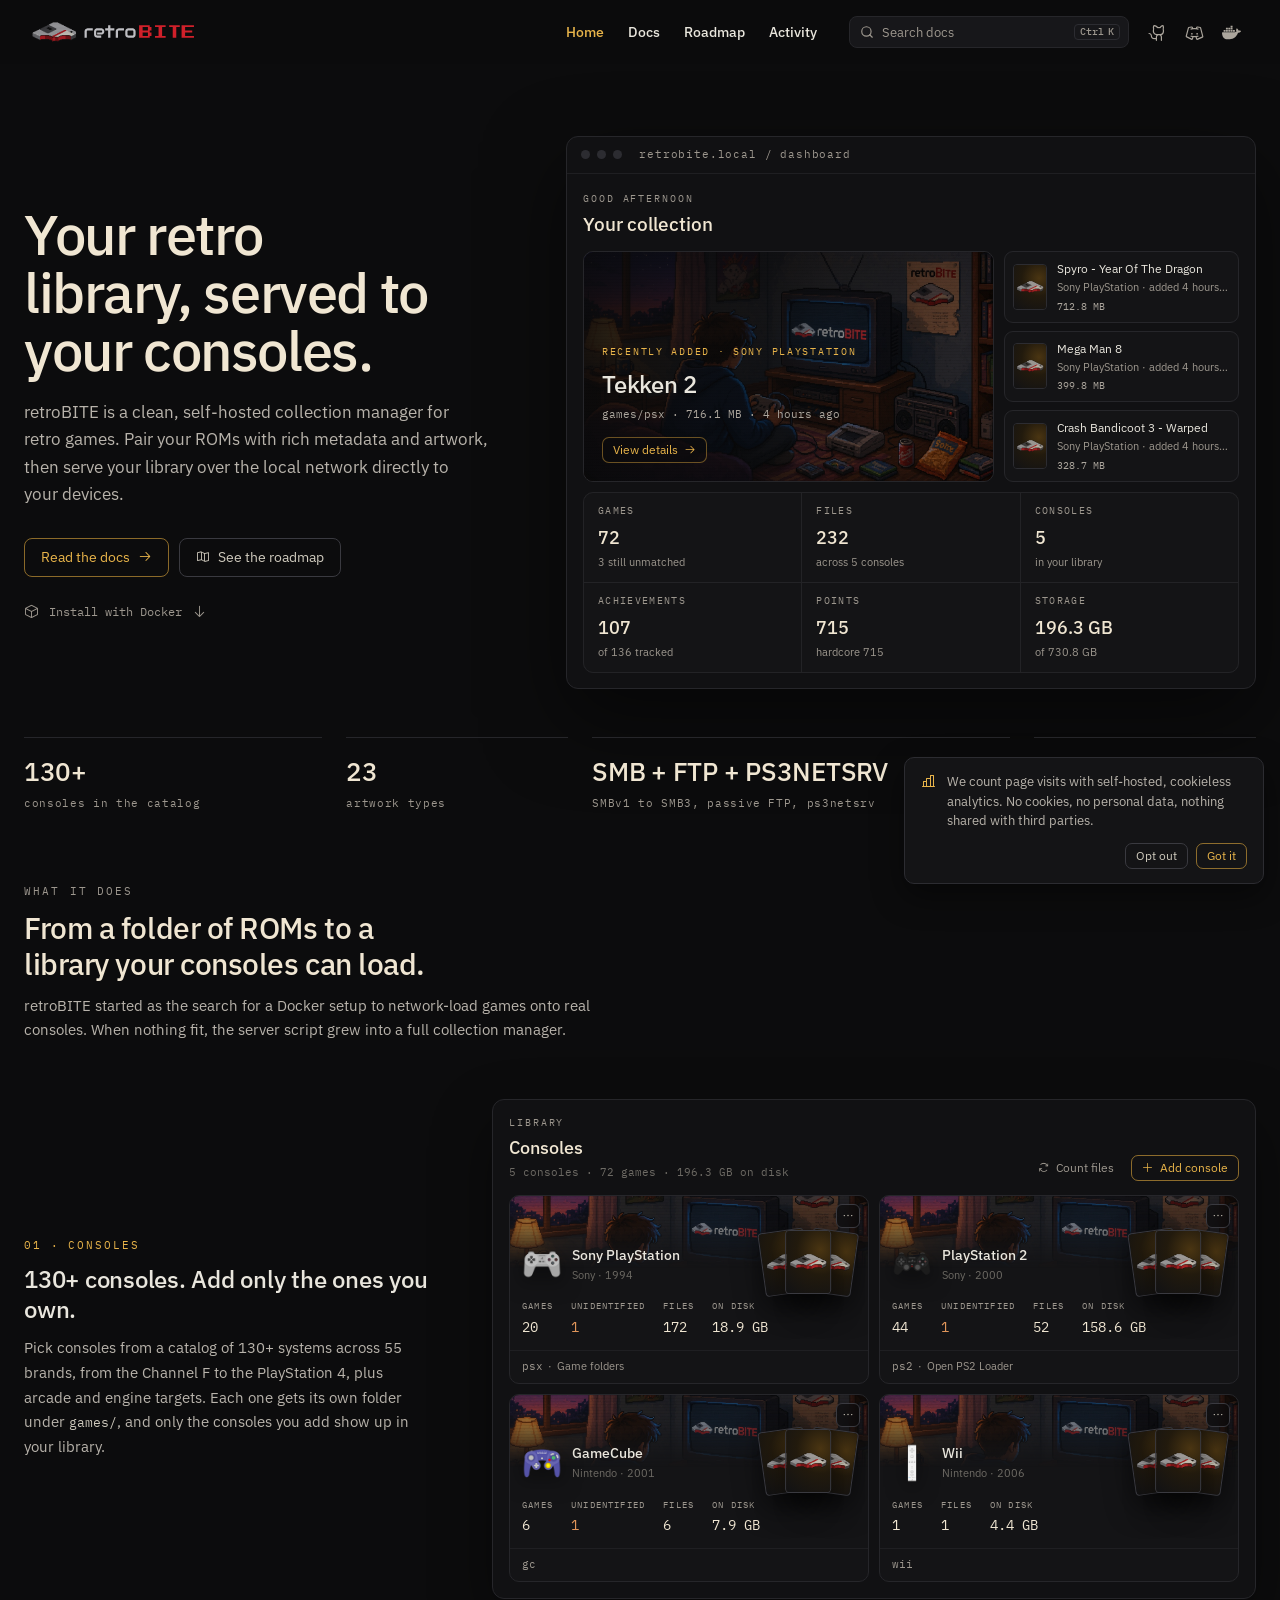
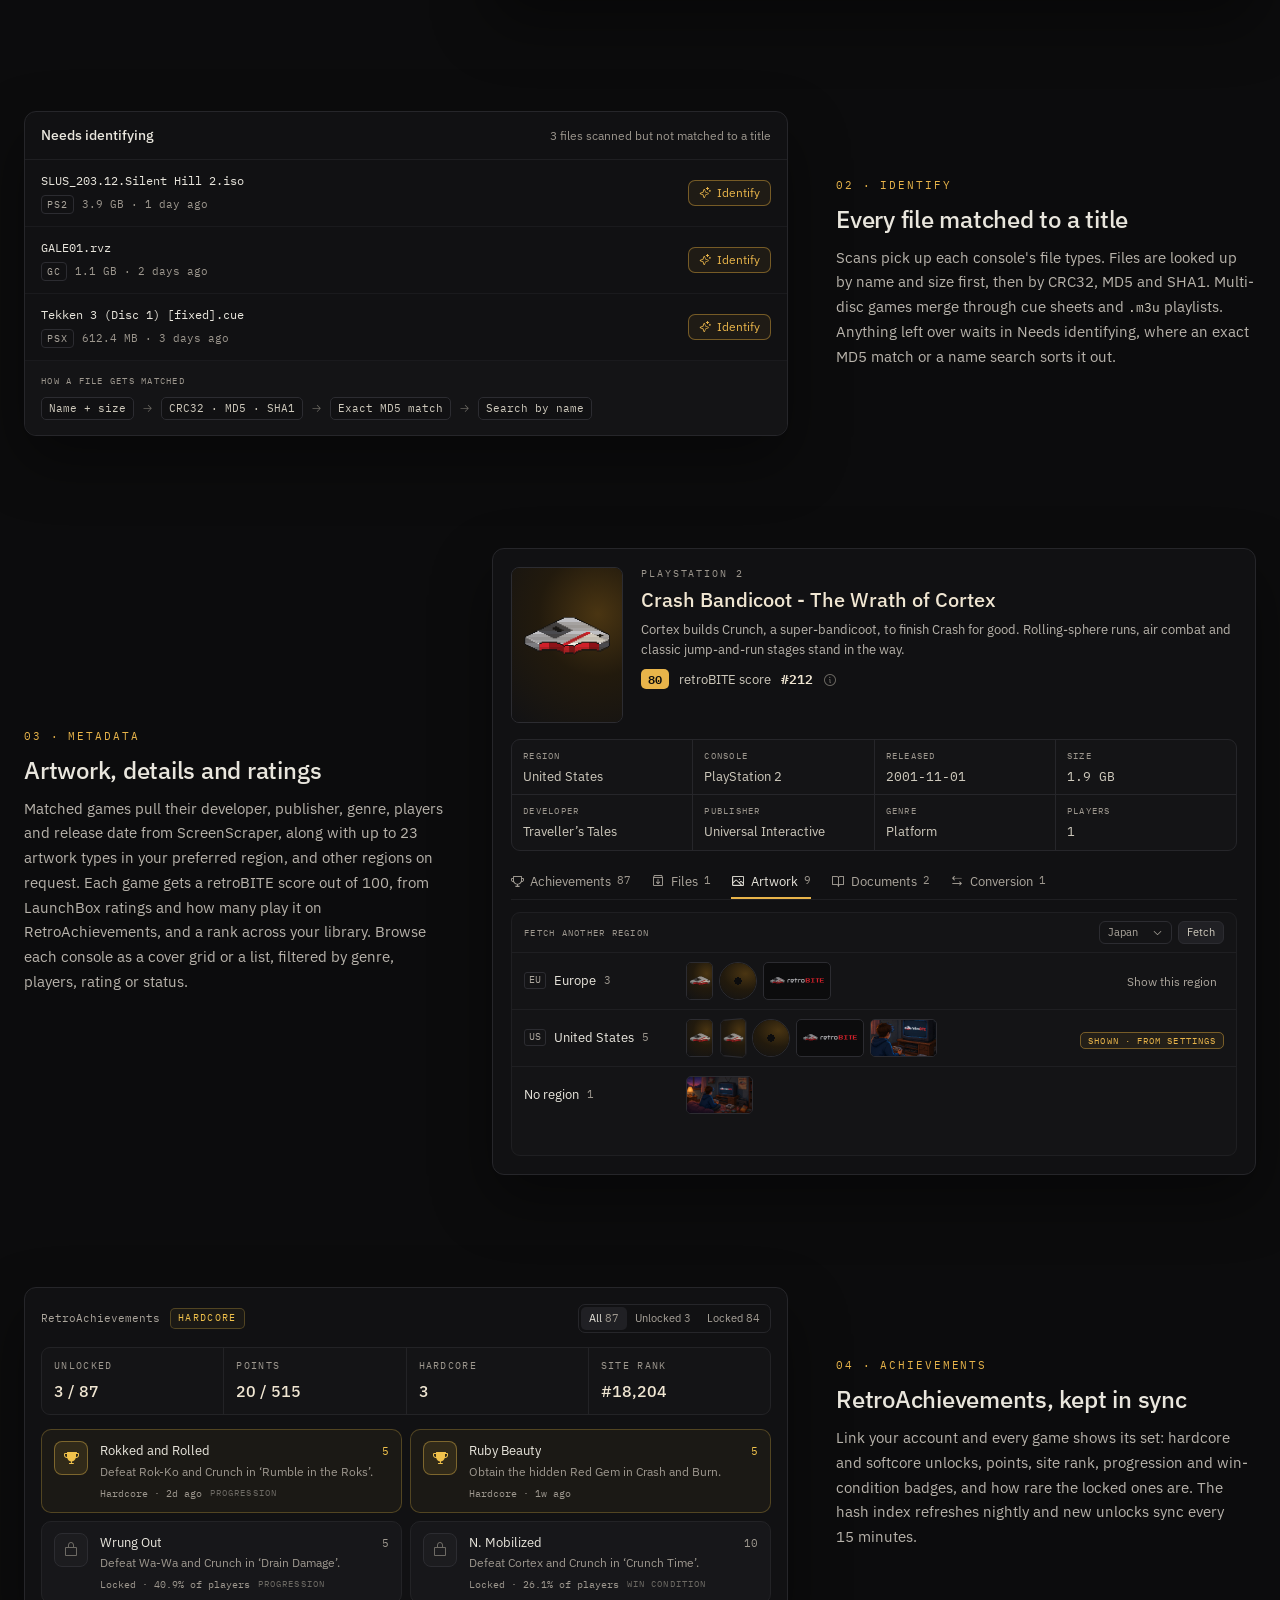
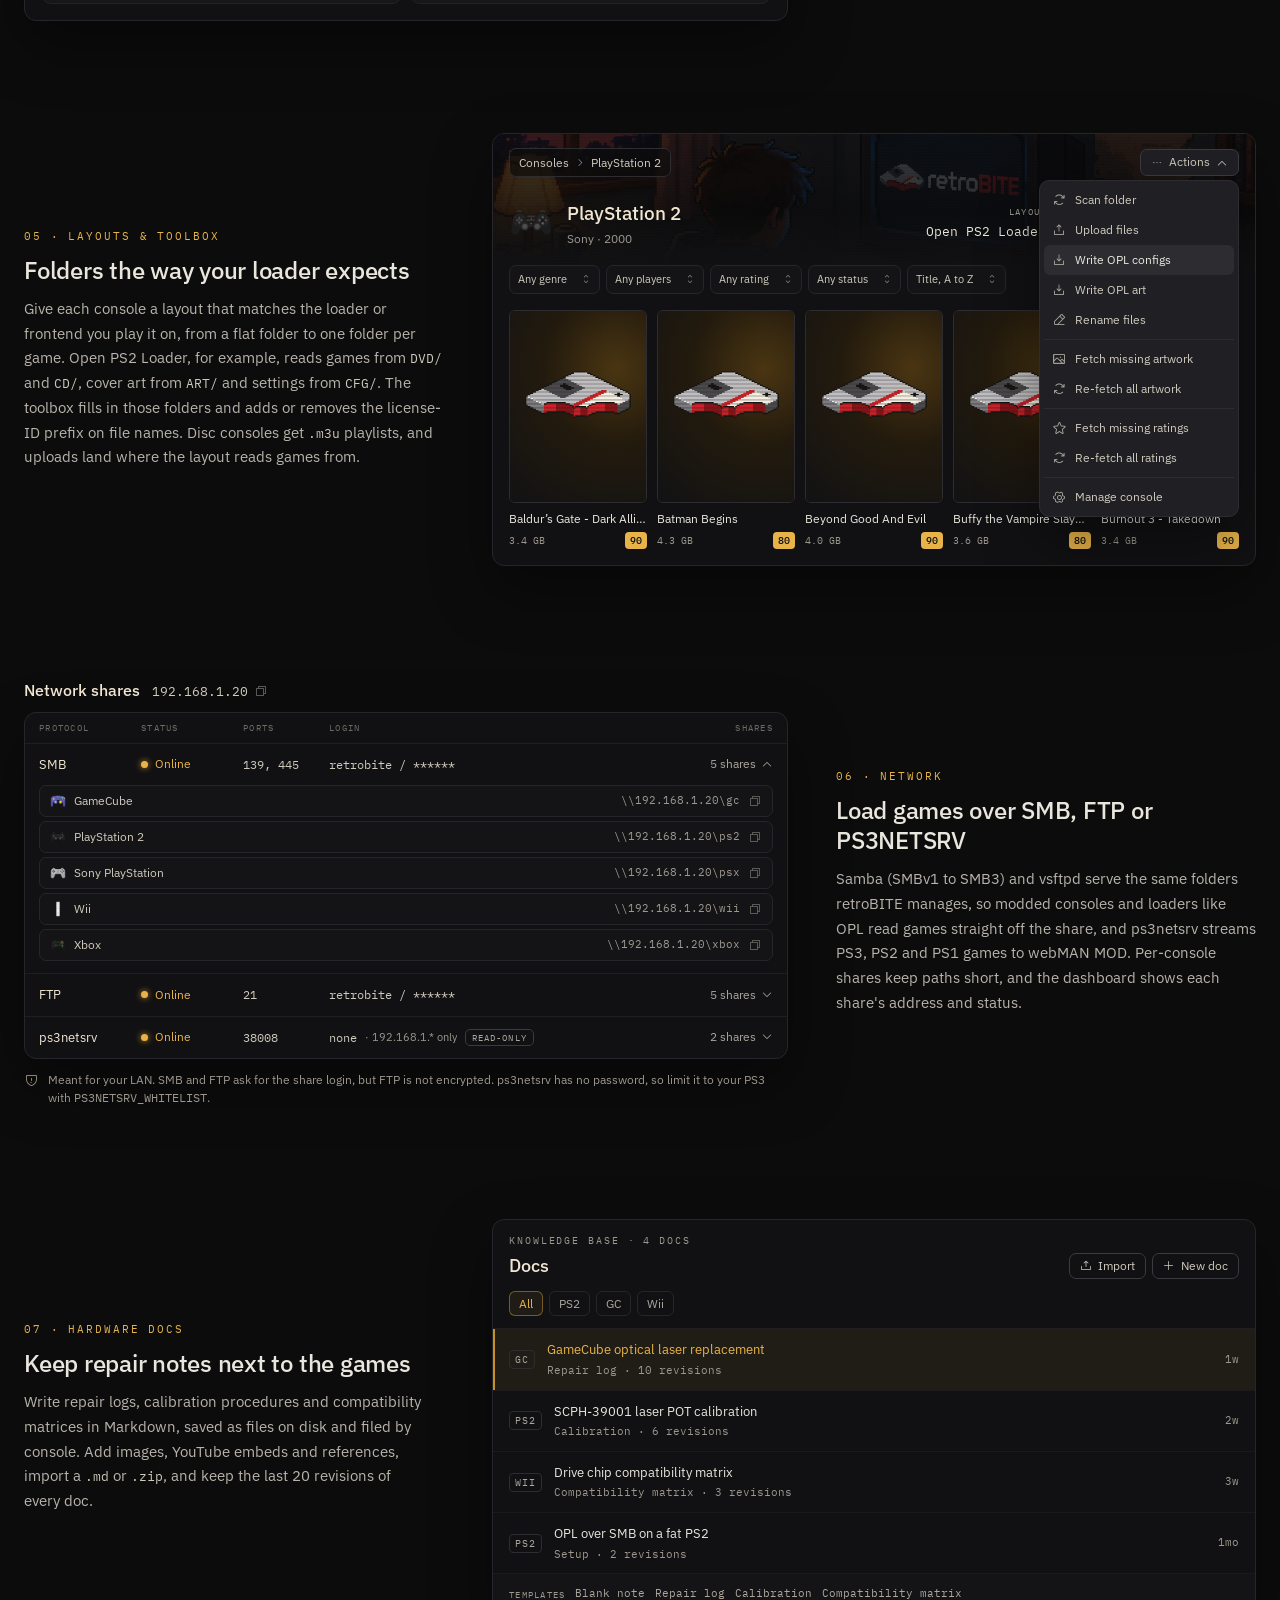
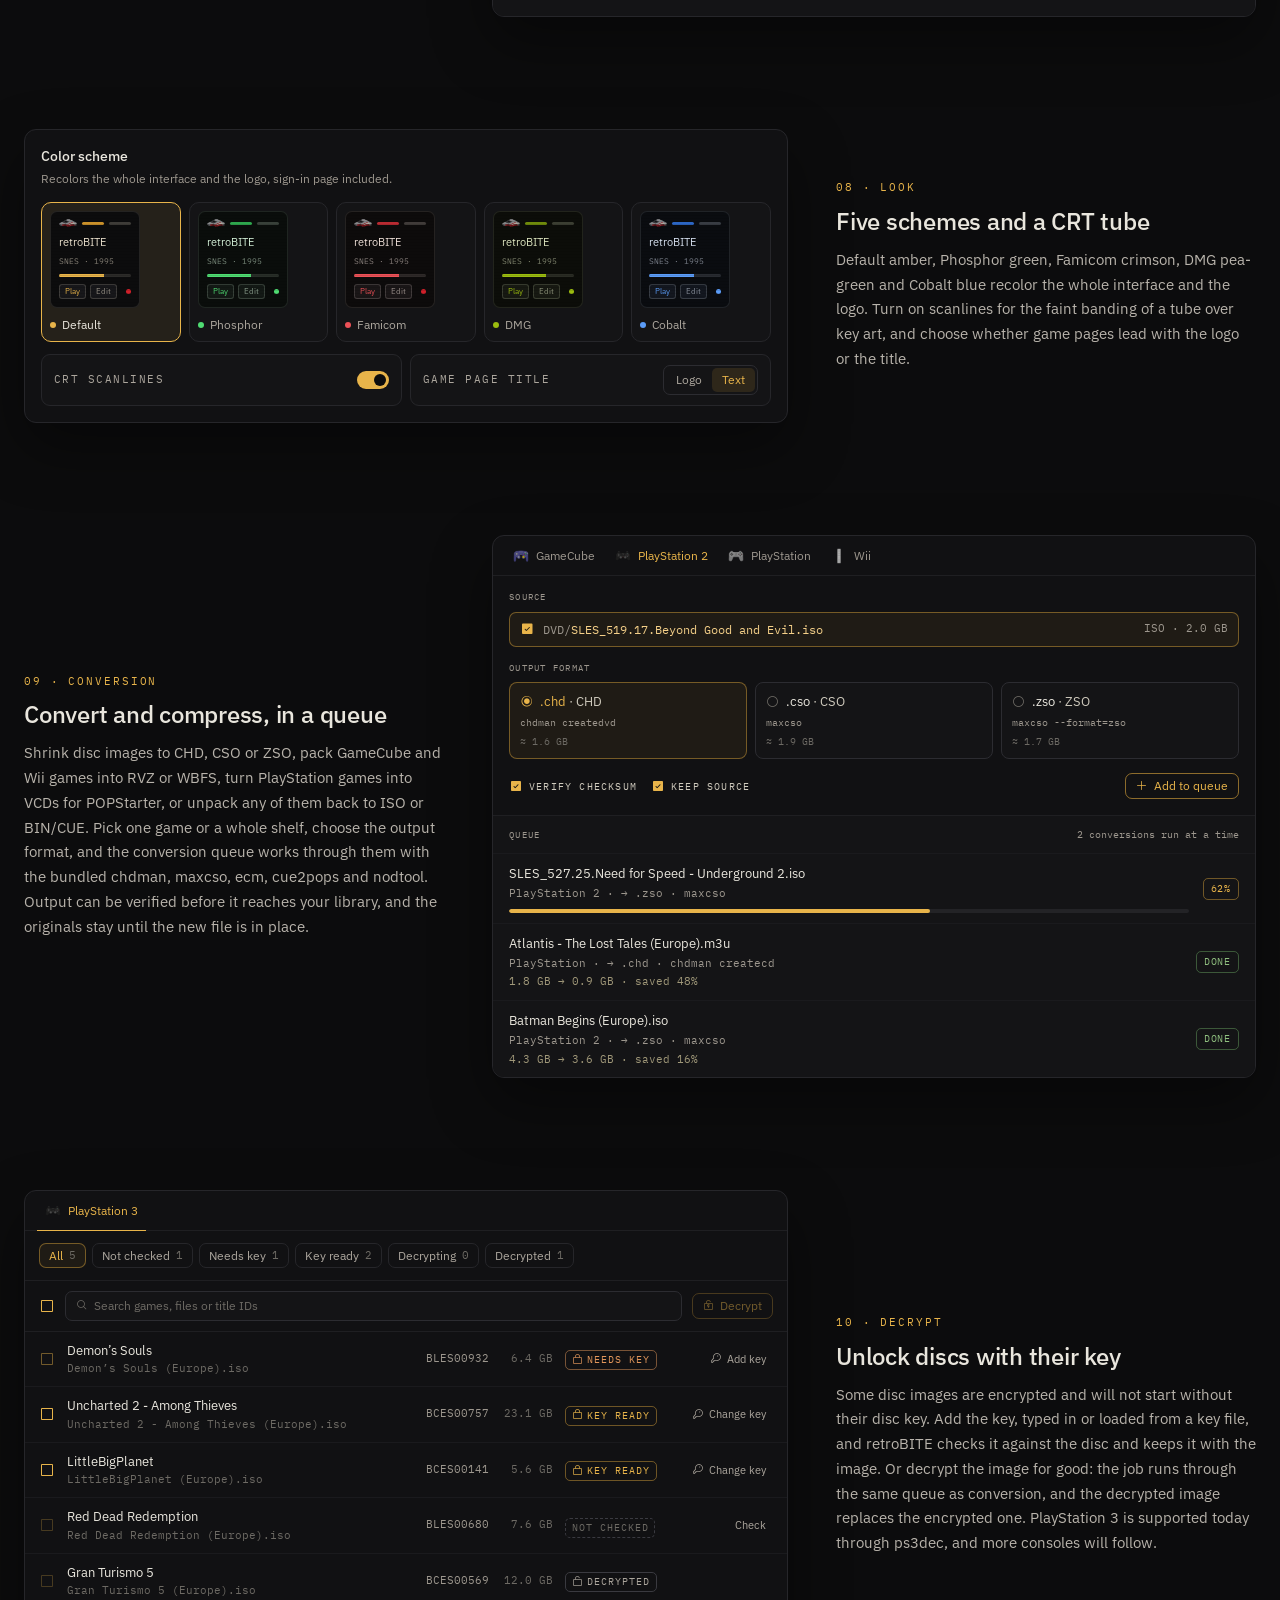
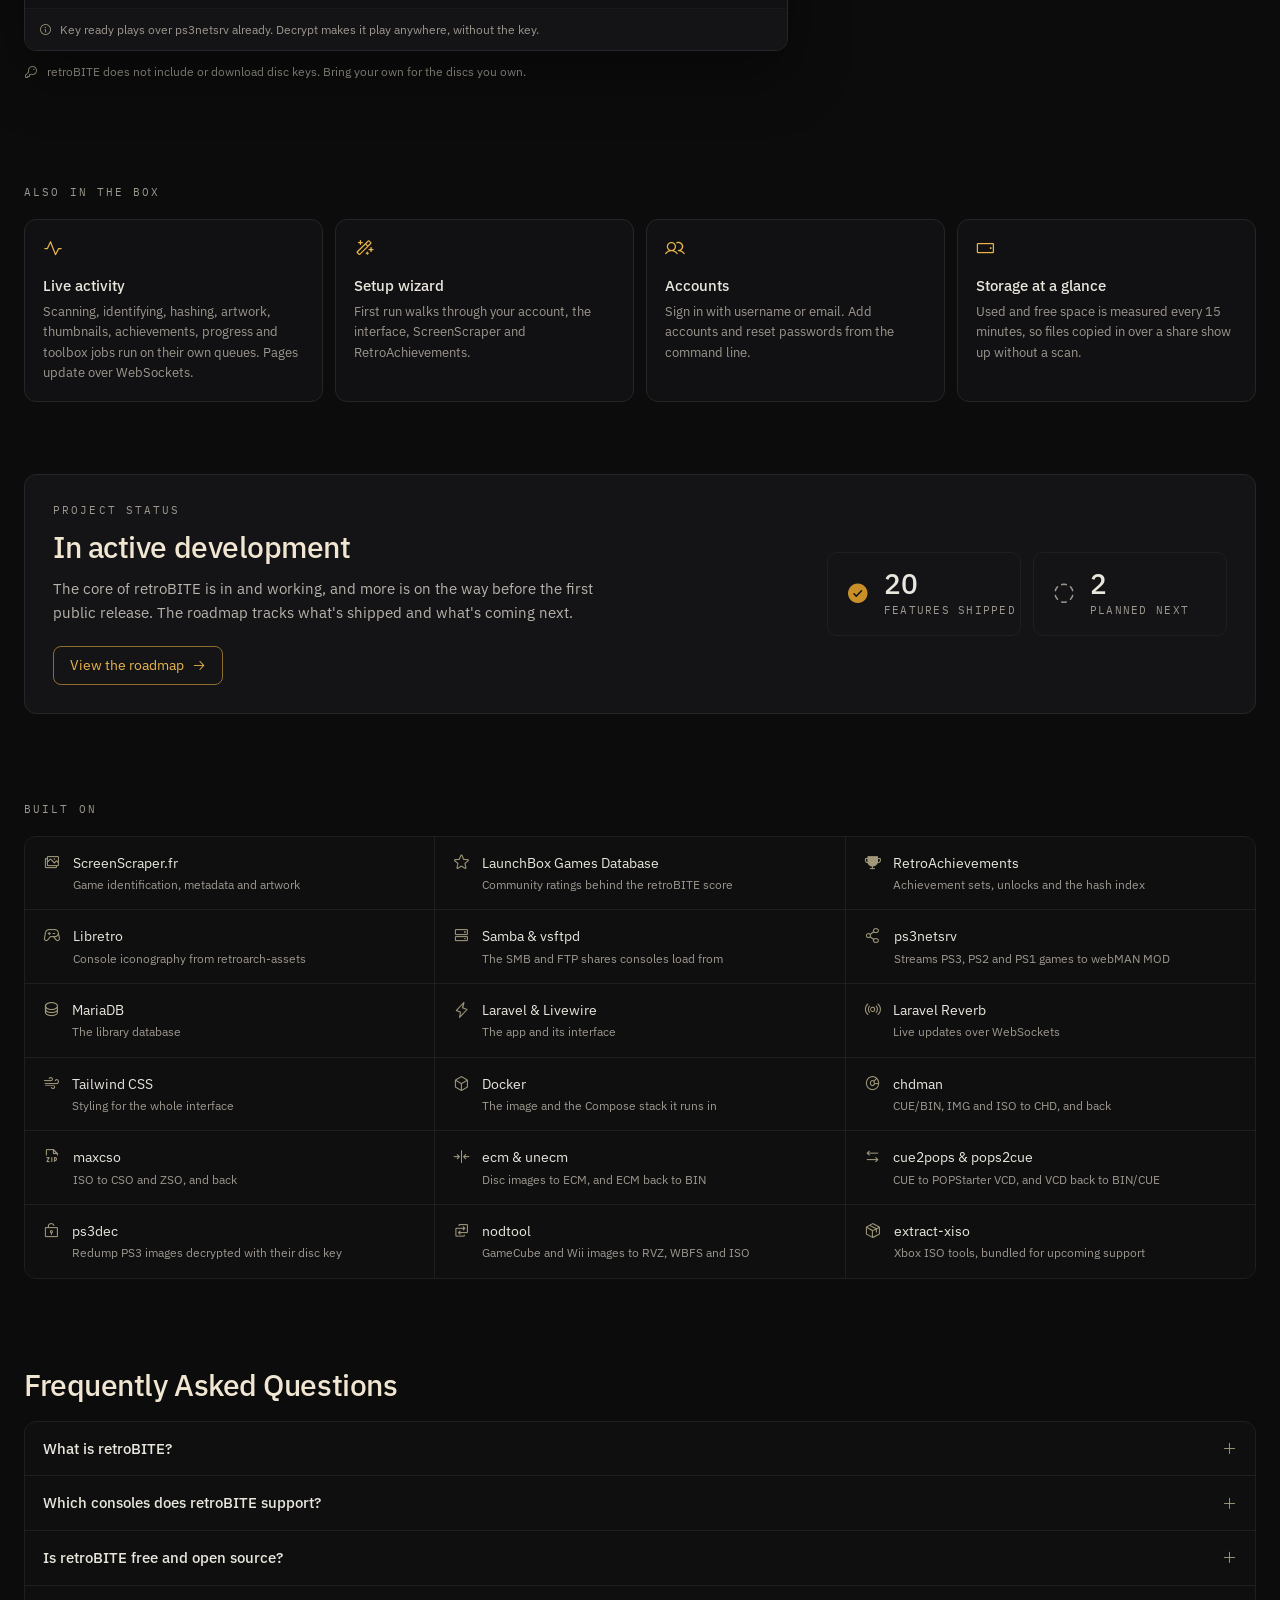
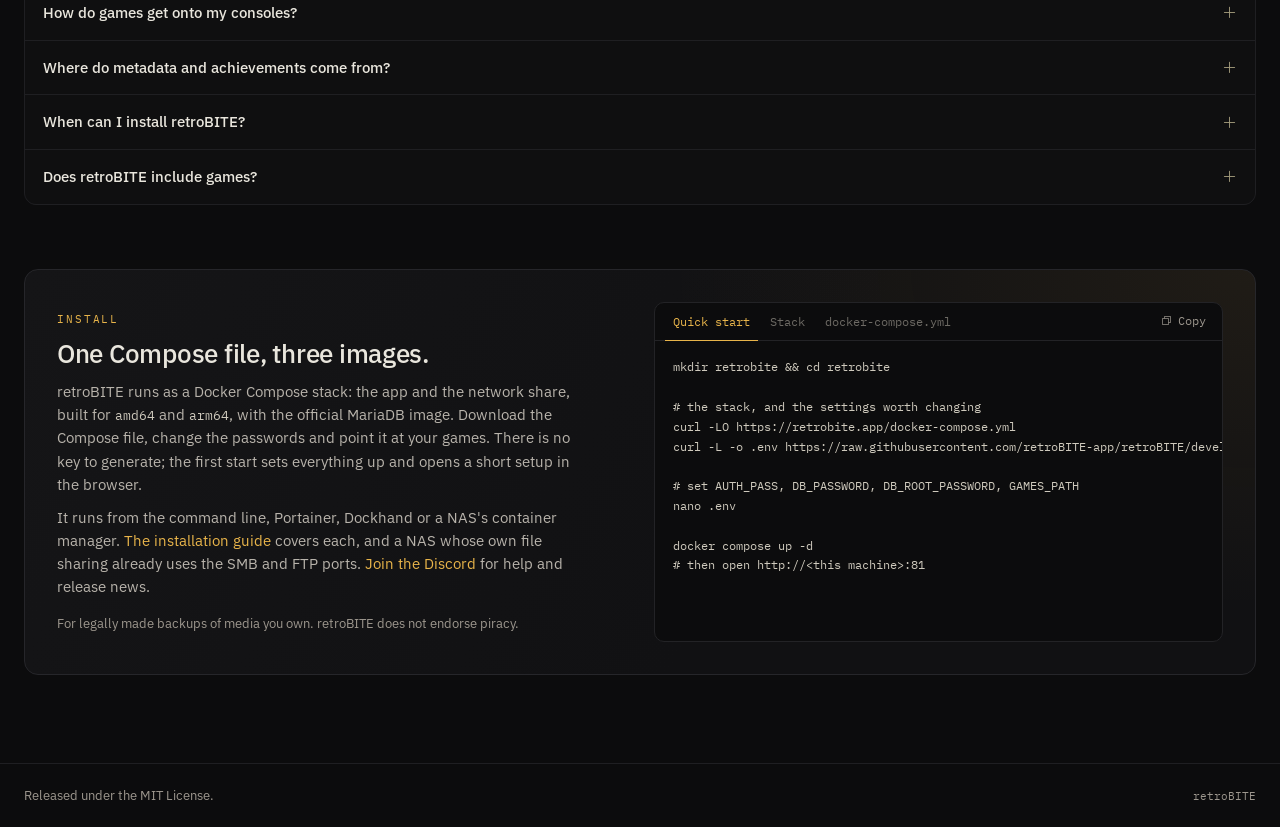
==== commit fe4f6509: "chore: deploy ccd7642" ====
--- a/index.html
+++ b/index.html
@@ -7,11 +7,11 @@
     <meta name="description" content="Self-hosted retro game and ROM manager. Scan 130+ consoles, fetch ScreenScraper artwork, sync RetroAchievements and serve games to consoles over SMB, FTP and ps3netsrv.">
     <meta name="generator" content="VitePress v2.0.0-alpha.20">
     
-    <link rel="preload stylesheet" href="/assets/style.CVGdC_nf.css" as="style">
+    <link rel="preload stylesheet" href="/assets/style.B0r1bGW9.css" as="style">
     <script type="module" src="/assets/chunks/metadata.adbce550.js"></script>
-    <script type="module" src="/assets/app.BH9TIBe_.js"></script>
+    <script type="module" src="/assets/app.AYkgfLgD.js"></script>
     <link rel="modulepreload" href="/assets/chunks/framework.CW63qgVu.js">
-    <link rel="modulepreload" href="/assets/chunks/theme.D-igTHem.js">
+    <link rel="modulepreload" href="/assets/chunks/theme.oYjYRZeg.js">
     <link rel="modulepreload" href="/assets/index.md.DMu3SC8L.lean.js">
     <link rel="icon" href="/favicon.ico" sizes="48x48">
     <link rel="icon" href="/brand/symbol.svg" type="image/svg+xml">
@@ -41,7 +41,7 @@
     <script type="application/ld+json">[{"@context":"https://schema.org","@type":"WebSite","name":"retroBITE","url":"https://retrobite.app/","description":"Self-hosted retro game and ROM manager. Scan 130+ consoles, fetch ScreenScraper artwork, sync RetroAchievements and serve games to consoles over SMB, FTP and ps3netsrv."},{"@context":"https://schema.org","@type":"Organization","name":"retroBITE","url":"https://retrobite.app/","logo":"https://retrobite.app/apple-touch-icon.png","sameAs":["https://github.com/retroBITE-app","https://discord.gg/EHJAkvJmpu","https://hub.docker.com/u/retrobite"]},{"@context":"https://schema.org","@type":"SoftwareApplication","name":"retroBITE","alternateName":["RetroBITE","retroBITE app"],"description":"Self-hosted retro game and ROM manager. Scan 130+ consoles, fetch ScreenScraper artwork, sync RetroAchievements and serve games to consoles over SMB, FTP and ps3netsrv.","disambiguatingDescription":"Self-hosted retro game library software for ROM collections; not a food ordering app or a retro hardware store.","url":"https://retrobite.app/","image":"https://retrobite.app/og.jpg","applicationCategory":"MultimediaApplication","operatingSystem":"Linux, Docker","license":"https://opensource.org/licenses/MIT","isAccessibleForFree":true,"offers":{"@type":"Offer","price":"0","priceCurrency":"USD"},"author":{"@type":"Person","name":"Mattias Ghodsian","url":"https://github.com/mattiasghodsian"},"sameAs":["https://github.com/retroBITE-app","https://github.com/retroBITE-app/retroBITE","https://discord.gg/EHJAkvJmpu","https://hub.docker.com/u/retrobite"],"featureList":["Library scanning for 130+ consoles","Game identification by name, size and CRC32/MD5/SHA1 checksums","Metadata, ratings and artwork from ScreenScraper","RetroAchievements sync with hardcore and softcore progress","Open PS2 Loader, game folder and RetroArch library layouts","SMB (SMBv1 to SMB3) and FTP network shares for consoles","Hardware repair docs in Markdown"]},{"@context":"https://schema.org","@type":"FAQPage","mainEntity":[{"@type":"Question","name":"What is retroBITE?","acceptedAnswer":{"@type":"Answer","text":"retroBITE (retrobite.app) is a free, self-hosted collection manager for retro games. It scans your ROM folders, matches each file to a title, adds metadata and artwork, and serves the library to real consoles over your local network."}},{"@type":"Question","name":"Which consoles does retroBITE support?","acceptedAnswer":{"@type":"Answer","text":"The catalog covers 130+ systems across 55 brands, from the Channel F to the PlayStation 4, plus arcade and engine targets. You add only the consoles you own, and each gets its own folder."}},{"@type":"Question","name":"Is retroBITE free and open source?","acceptedAnswer":{"@type":"Answer","text":"Yes. retroBITE is free and MIT licensed. The source code will be published with the first public release."}},{"@type":"Question","name":"How do games get onto my consoles?","acceptedAnswer":{"@type":"Answer","text":"Samba (SMBv1 to SMB3) and FTP shares serve the same folders retroBITE manages, so modded consoles and loaders like Open PS2 Loader read games straight off the network. ps3netsrv streams PS3, PS2 and PS1 games to webMAN MOD on a PS3. Transfer can also copy games to a USB drive or SD card."}},{"@type":"Question","name":"Where do metadata and achievements come from?","acceptedAnswer":{"@type":"Answer","text":"Metadata and up to 23 artwork types come from ScreenScraper. Each game’s retroBITE score, out of 100, weighs LaunchBox community ratings with how many play it on RetroAchievements. Link a RetroAchievements account to see each game’s achievement set, with new unlocks synced every 15 minutes."}},{"@type":"Question","name":"When can I install retroBITE?","acceptedAnswer":{"@type":"Answer","text":"Now. retroBITE is in public beta and runs as a Docker Compose stack of three images: the app, the network share and MariaDB. Download the Compose file, set your passwords and your games folder, and start it. The Installation guide covers the command line, Portainer, Dockhand, Synology, QNAP, Unraid and TrueNAS."}},{"@type":"Question","name":"Does retroBITE include games?","acceptedAnswer":{"@type":"Answer","text":"No. retroBITE manages games you already have and is meant for legally made backups of media you own. It does not include games or endorse piracy."}}]}]</script>
   </head>
   <body>
-    <div id="app"><div class="Layout" data-v-7aa807ef><!--[--><!--]--><!--[--><span tabindex="-1" data-v-426d5ecb></span><a href="#VPContent" class="VPSkipLink visually-hidden" data-v-426d5ecb>Skip to content</a><!--]--><!----><header class="VPNav" data-v-7aa807ef data-v-f733e610><div class="VPNavBar top" data-v-f733e610 data-v-dac69e74><div class="wrapper" data-v-dac69e74><div class="container" data-v-dac69e74><div class="title" data-v-dac69e74><div class="VPNavBarTitle" data-v-dac69e74 data-v-3cb61e0b><a class="title" href="/" data-v-3cb61e0b><!--[--><!--]--><!--[--><img class="VPImage logo" src="/brand/wordmark.svg" alt="retroBITE" data-v-453cd2d1><!--]--><!----><!--[--><!--]--></a></div></div><div class="content" data-v-dac69e74><div class="content-body" data-v-dac69e74><!--[--><!--]--><div class="VPNavBarSearch search" data-v-dac69e74 data-v-b09c5db8><!--[--><button type="button" class="VPNavBarSearchButton" aria-label="Search" aria-keyshortcuts="/ control+k meta+k" data-v-b09c5db8 data-v-573637dc><span class="vpi-search" aria-hidden="true" data-v-573637dc></span><span class="text" data-v-573637dc>Search docs</span><span class="keys" aria-hidden="true" data-v-573637dc><kbd class="key-mod" data-v-573637dc></kbd><kbd class="key-k" data-v-573637dc></kbd></span></button><!----><!--]--></div><nav aria-label="Main Navigation" class="VPNavMenu VPNavBarMenu menu" data-v-dac69e74 data-v-0474edcd><ul class="list" data-v-0474edcd><!--[--><li class="" data-v-0474edcd><a class="VPLink link VPNavMenuLink VPNavBarMenuLink active" href="/" aria-current="page" data-v-0474edcd data-v-60fe87c8><!--[--><span data-v-60fe87c8>Home</span><!--]--></a></li><li class="" data-v-0474edcd><a class="VPLink link VPNavMenuLink VPNavBarMenuLink" href="/docs/" data-v-0474edcd data-v-60fe87c8><!--[--><span data-v-60fe87c8>Docs</span><!--]--></a></li><li class="" data-v-0474edcd><a class="VPLink link VPNavMenuLink VPNavBarMenuLink" href="/roadmap" data-v-0474edcd data-v-60fe87c8><!--[--><span data-v-60fe87c8>Roadmap</span><!--]--></a></li><li class="" data-v-0474edcd><a class="VPLink link VPNavMenuLink VPNavBarMenuLink" href="/activity" data-v-0474edcd data-v-60fe87c8><!--[--><span data-v-60fe87c8>Activity</span><!--]--></a></li><!--]--></ul></nav><!----><!----><!----><!----><!--[--><!--[--><!--[--><div class="nav-social" data-v-e1e4c505><!--[--><a class="link" href="https://github.com/retroBITE-app/retroBITE" target="_blank" rel="noopener" aria-label="retroBITE on GitHub" title="GitHub" data-v-e1e4c505><i class="ph ph-github-logo" data-v-e1e4c505></i><!----><!----></a><a class="link" href="https://discord.gg/EHJAkvJmpu" target="_blank" rel="noopener" aria-label="retroBITE on Discord" title="Discord" data-v-e1e4c505><i class="ph ph-discord-logo" data-v-e1e4c505></i><!----><!----></a><a class="link" href="https://hub.docker.com/u/retrobite" target="_blank" rel="noopener" aria-label="retroBITE on Docker" title="Docker" data-v-e1e4c505><svg class="svg" viewBox="0 0 24 24" aria-hidden="true" data-v-e1e4c505><path fill="currentColor" d="M13.983 11.078h2.119a.186.186 0 0 0 .186-.185V9.006a.186.186 0 0 0-.186-.186h-2.119a.185.185 0 0 0-.185.185v1.888c0 .102.083.185.185.185m-2.954-5.43h2.118a.186.186 0 0 0 .186-.186V3.574a.186.186 0 0 0-.186-.185h-2.118a.185.185 0 0 0-.185.185v1.888c0 .102.082.185.185.185m0 2.716h2.118a.187.187 0 0 0 .186-.186V6.29a.186.186 0 0 0-.186-.185h-2.118a.185.185 0 0 0-.185.185v1.887c0 .102.082.185.185.186m-2.93 0h2.12a.186.186 0 0 0 .184-.186V6.29a.185.185 0 0 0-.185-.185H8.1a.185.185 0 0 0-.185.185v1.887c0 .102.083.185.185.186m-2.964 0h2.119a.186.186 0 0 0 .185-.186V6.29a.185.185 0 0 0-.185-.185H5.136a.186.186 0 0 0-.186.185v1.887c0 .102.084.185.186.186m5.893 2.715h2.118a.186.186 0 0 0 .186-.185V9.006a.186.186 0 0 0-.186-.186h-2.118a.185.185 0 0 0-.185.185v1.888c0 .102.082.185.185.185m-2.93 0h2.12a.185.185 0 0 0 .184-.185V9.006a.185.185 0 0 0-.184-.186h-2.12a.185.185 0 0 0-.184.185v1.888c0 .102.083.185.185.185m-2.964 0h2.119a.185.185 0 0 0 .185-.185V9.006a.185.185 0 0 0-.184-.186h-2.12a.186.186 0 0 0-.186.186v1.887c0 .102.084.185.186.185m-2.92 0h2.12a.185.185 0 0 0 .184-.185V9.006a.185.185 0 0 0-.184-.186h-2.12a.185.185 0 0 0-.184.185v1.888c0 .102.082.185.185.185M23.763 9.89c-.065-.051-.672-.51-1.954-.51q-.508.001-1.01.087c-.248-1.7-1.653-2.53-1.716-2.566l-.344-.199l-.226.327c-.284.438-.49.922-.612 1.43c-.23.97-.09 1.882.403 2.661c-.595.332-1.55.413-1.744.42H.751a.75.75 0 0 0-.75.748a11.4 11.4 0 0 0 .692 4.062c.545 1.428 1.355 2.48 2.41 3.124c1.18.723 3.1 1.137 5.275 1.137a15.7 15.7 0 0 0 2.93-.266a12.3 12.3 0 0 0 3.823-1.389a10.5 10.5 0 0 0 2.61-2.136c1.252-1.418 1.998-2.997 2.553-4.4h.221c1.372 0 2.215-.549 2.68-1.009c.309-.293.55-.65.707-1.046l.098-.288Z" data-v-e1e4c505></path></svg><!----><!----></a><!--]--></div><!--]--><!--]--><!--]--><button type="button" class="VPNavBarHamburger hamburger" aria-label="Menu" aria-expanded="false" data-v-dac69e74 data-v-f895b5e0><span class="container" aria-hidden="true" data-v-f895b5e0><span class="top" data-v-f895b5e0></span><span class="middle" data-v-f895b5e0></span><span class="bottom" data-v-f895b5e0></span></span></button></div></div></div></div><div class="divider" data-v-dac69e74><div class="divider-line" data-v-dac69e74></div></div></div><!----></header><div class="VPLocalNav empty fixed" data-v-7aa807ef data-v-86f10958><div class="container" data-v-86f10958><!----><div class="VPLocalNavOutlineDropdown" style="--vp-vh:0px;" data-allow-mismatch="style" data-v-86f10958 data-v-b9336427><button type="button" data-v-b9336427>Return to top</button><!----></div></div></div><!----><div class="VPContent" id="VPContent" data-v-7aa807ef data-v-b934d83e><div class="VPPage" data-v-b934d83e><!--[--><!--]--><div style="position:relative;"><div><div class="rb-page" data-v-da54f87b><!--[--><section class="rb-wrap hero" data-v-5e788646><div class="intro" data-v-5e788646><h1 data-v-5e788646>Your retro library, served to your consoles.</h1><p class="lead" data-v-5e788646> retroBITE is a clean, self-hosted collection manager for retro games. Pair your ROMs with rich metadata and artwork, then serve your library over the local network directly to your devices. </p><div class="actions" data-v-5e788646><a class="rb-btn primary" href="/docs/" data-v-5e788646> Read the docs<i class="ph ph-arrow-right" data-v-5e788646></i></a><a class="rb-btn" href="/roadmap" data-v-5e788646><i class="ph ph-map-trifold" data-v-5e788646></i>See the roadmap </a></div><a class="rb-mono soon" href="#install" data-v-5e788646><i class="ph ph-cube" data-v-5e788646></i>Install with Docker<i class="ph ph-arrow-down" data-v-5e788646></i></a></div><div class="shot" data-v-5e788646><div class="rb-panel window" data-v-5e788646><div class="bar" data-v-5e788646><span data-v-5e788646></span><span data-v-5e788646></span><span data-v-5e788646></span><span class="rb-mono url" data-v-5e788646>retrobite.local / dashboard</span></div><div class="body" data-v-5e788646><div class="rb-kicker" data-v-5e788646>GOOD AFTERNOON</div><div class="heading" data-v-5e788646>Your collection</div><div class="top" data-v-5e788646><div class="banner" data-v-5e788646><img class="backdrop" src="/art/backdrop.jpg" alt="" width="1280" height="720" fetchpriority="high" data-v-5e788646><div class="shade" data-v-5e788646></div><div class="scanlines" data-v-5e788646></div><div class="caption" data-v-5e788646><div class="rb-kicker accent" data-v-5e788646>RECENTLY ADDED · SONY PLAYSTATION</div><div class="game" data-v-5e788646>Tekken 2</div><div class="rb-mono file" data-v-5e788646>games/psx · 716.1 MB · 4 hours ago</div><span class="rb-btn small view" data-v-5e788646>View details<i class="ph ph-arrow-right" data-v-5e788646></i></span></div></div><div class="side" data-v-5e788646><!--[--><div class="card" data-v-5e788646><div class="thumb" data-v-5e788646><div class="art small" aria-hidden="true" data-v-5e788646 data-v-9f7ce722><img src="/brand/symbol.svg" alt="" loading="lazy" data-v-9f7ce722></div></div><div class="card-text" data-v-5e788646><div class="rb-ellipsis title" data-v-5e788646>Spyro - Year Of The Dragon</div><div class="rb-ellipsis sub" data-v-5e788646>Sony PlayStation · added 4 hours ago</div><div class="rb-mono size" data-v-5e788646>712.8 MB</div></div></div><div class="card" data-v-5e788646><div class="thumb" data-v-5e788646><div class="art small" aria-hidden="true" data-v-5e788646 data-v-9f7ce722><img src="/brand/symbol.svg" alt="" loading="lazy" data-v-9f7ce722></div></div><div class="card-text" data-v-5e788646><div class="rb-ellipsis title" data-v-5e788646>Mega Man 8</div><div class="rb-ellipsis sub" data-v-5e788646>Sony PlayStation · added 4 hours ago</div><div class="rb-mono size" data-v-5e788646>399.8 MB</div></div></div><div class="card" data-v-5e788646><div class="thumb" data-v-5e788646><div class="art small" aria-hidden="true" data-v-5e788646 data-v-9f7ce722><img src="/brand/symbol.svg" alt="" loading="lazy" data-v-9f7ce722></div></div><div class="card-text" data-v-5e788646><div class="rb-ellipsis title" data-v-5e788646>Crash Bandicoot 3 - Warped</div><div class="rb-ellipsis sub" data-v-5e788646>Sony PlayStation · added 4 hours ago</div><div class="rb-mono size" data-v-5e788646>328.7 MB</div></div></div><!--]--></div></div><div class="stats" data-v-5e788646><!--[--><div class="stat" data-v-5e788646><div class="rb-label" data-v-5e788646>GAMES</div><div class="value" data-v-5e788646>72</div><div class="sub" data-v-5e788646>3 still unmatched</div></div><div class="stat" data-v-5e788646><div class="rb-label" data-v-5e788646>FILES</div><div class="value" data-v-5e788646>232</div><div class="sub" data-v-5e788646>across 5 consoles</div></div><div class="stat" data-v-5e788646><div class="rb-label" data-v-5e788646>CONSOLES</div><div class="value" data-v-5e788646>5</div><div class="sub" data-v-5e788646>in your library</div></div><div class="stat" data-v-5e788646><div class="rb-label" data-v-5e788646>ACHIEVEMENTS</div><div class="value" data-v-5e788646>107</div><div class="sub" data-v-5e788646>of 136 tracked</div></div><div class="stat" data-v-5e788646><div class="rb-label" data-v-5e788646>POINTS</div><div class="value" data-v-5e788646>715</div><div class="sub" data-v-5e788646>hardcore 715</div></div><div class="stat" data-v-5e788646><div class="rb-label" data-v-5e788646>STORAGE</div><div class="value" data-v-5e788646>196.3 GB</div><div class="sub" data-v-5e788646>of 730.8 GB</div></div><!--]--></div></div></div></div></section><div class="rb-wrap highlights" data-v-5e788646><!--[--><div class="hl" data-v-5e788646><div class="hl-value" data-v-5e788646>130+</div><div class="rb-mono hl-label" data-v-5e788646>consoles in the catalog</div></div><div class="hl" data-v-5e788646><div class="hl-value" data-v-5e788646>23</div><div class="rb-mono hl-label" data-v-5e788646>artwork types</div></div><div class="hl" data-v-5e788646><div class="hl-value" data-v-5e788646>SMB + FTP + PS3NETSRV</div><div class="rb-mono hl-label" data-v-5e788646>SMBv1 to SMB3, passive FTP, ps3netsrv</div></div><div class="hl" data-v-5e788646><div class="hl-value" data-v-5e788646>5</div><div class="rb-mono hl-label" data-v-5e788646>color schemes</div></div><!--]--></div><!--]--><div class="rb-wrap intro" data-v-da54f87b><div class="rb-kicker" data-v-da54f87b>WHAT IT DOES</div><h2 class="rb-title" data-v-da54f87b>From a folder of ROMs to a library your consoles can load.</h2><p class="rb-copy" data-v-da54f87b> retroBITE started as the search for a Docker setup to network-load games onto real consoles. When nothing fit, the server script grew into a full collection manager. </p></div><section class="rb-wrap feature" data-v-da54f87b data-v-b36dd85c><div class="text" data-v-b36dd85c><div class="rb-kicker accent" data-v-b36dd85c>01 · CONSOLES</div><h3 data-v-b36dd85c>130+ consoles. Add only the ones you own.</h3><p class="rb-copy" data-v-b36dd85c><!--[--> Pick consoles from a catalog of 130+ systems across 55 brands, from the Channel F to the PlayStation 4, plus arcade and engine targets. Each one gets its own folder under <code data-v-da54f87b>games/</code>, and only the consoles you add show up in your library. <!--]--></p></div><div class="visual" data-v-b36dd85c><!--[--><div class="rb-panel wrap" data-v-da54f87b data-v-ec5170b7><div class="head" data-v-ec5170b7><div data-v-ec5170b7><div class="rb-kicker" data-v-ec5170b7>LIBRARY</div><div class="title" data-v-ec5170b7>Consoles</div></div><span class="rb-btn primary small" data-v-ec5170b7><i class="ph ph-plus" data-v-ec5170b7></i>Add console</span></div><div class="grid" data-v-ec5170b7><!--[--><div class="card" data-v-ec5170b7><div class="top" data-v-ec5170b7><img src="/consoles/gc.png" alt="" width="34" height="34" loading="lazy" data-v-ec5170b7><div class="name" data-v-ec5170b7><div class="rb-ellipsis" data-v-ec5170b7>GameCube</div><div class="brand" data-v-ec5170b7>Nintendo · 2001</div></div></div><div class="games" data-v-ec5170b7><b data-v-ec5170b7>6</b> games</div><div class="rb-ellipsis meta" data-v-ec5170b7>6 files · <span class="rb-mono" data-v-ec5170b7>gc</span><!----></div></div><div class="card" data-v-ec5170b7><div class="top" data-v-ec5170b7><img src="/consoles/ps2.png" alt="" width="34" height="34" loading="lazy" data-v-ec5170b7><div class="name" data-v-ec5170b7><div class="rb-ellipsis" data-v-ec5170b7>PlayStation 2</div><div class="brand" data-v-ec5170b7>Sony · 2000</div></div></div><div class="games" data-v-ec5170b7><b data-v-ec5170b7>44</b> games</div><div class="rb-ellipsis meta" data-v-ec5170b7>52 files · <span class="rb-mono" data-v-ec5170b7>ps2</span><!--[--> · Open PS2 Loader<!--]--></div></div><div class="card" data-v-ec5170b7><div class="top" data-v-ec5170b7><img src="/consoles/psx.png" alt="" width="34" height="34" loading="lazy" data-v-ec5170b7><div class="name" data-v-ec5170b7><div class="rb-ellipsis" data-v-ec5170b7>Sony PlayStation</div><div class="brand" data-v-ec5170b7>Sony · 1994</div></div></div><div class="games" data-v-ec5170b7><b data-v-ec5170b7>20</b> games</div><div class="rb-ellipsis meta" data-v-ec5170b7>172 files · <span class="rb-mono" data-v-ec5170b7>psx</span><!--[--> · Game folders<!--]--></div></div><div class="card" data-v-ec5170b7><div class="top" data-v-ec5170b7><img src="/consoles/wii.png" alt="" width="34" height="34" loading="lazy" data-v-ec5170b7><div class="name" data-v-ec5170b7><div class="rb-ellipsis" data-v-ec5170b7>Wii</div><div class="brand" data-v-ec5170b7>Nintendo · 2006</div></div></div><div class="games" data-v-ec5170b7><b data-v-ec5170b7>1</b> game</div><div class="rb-ellipsis meta" data-v-ec5170b7>1 file · <span class="rb-mono" data-v-ec5170b7>wii</span><!----></div></div><div class="card" data-v-ec5170b7><div class="top" data-v-ec5170b7><img src="/consoles/xbox.png" alt="" width="34" height="34" loading="lazy" data-v-ec5170b7><div class="name" data-v-ec5170b7><div class="rb-ellipsis" data-v-ec5170b7>Xbox</div><div class="brand" data-v-ec5170b7>Microsoft · 2001</div></div></div><div class="games" data-v-ec5170b7><b data-v-ec5170b7>1</b> game</div><div class="rb-ellipsis meta" data-v-ec5170b7>1 file · <span class="rb-mono" data-v-ec5170b7>xbox</span><!----></div></div><!--]--><div class="card add" data-v-ec5170b7><i class="ph ph-magnifying-glass" data-v-ec5170b7></i><div data-v-ec5170b7><div class="add-title" data-v-ec5170b7>130+ consoles in the catalog</div><div class="brand" data-v-ec5170b7>Search by name or brand</div></div></div></div></div><!--]--></div></section><section class="rb-wrap feature reverse" data-v-da54f87b data-v-b36dd85c><div class="text" data-v-b36dd85c><div class="rb-kicker accent" data-v-b36dd85c>02 · IDENTIFY</div><h3 data-v-b36dd85c>Every file matched to a title</h3><p class="rb-copy" data-v-b36dd85c><!--[--> Scans pick up each console&#39;s file types. Files are looked up by name and size first, then by CRC32, MD5 and SHA1. Multi-disc games merge through cue sheets and <code data-v-da54f87b>.m3u</code> playlists. Anything left over waits in Needs identifying, where an exact MD5 match or a name search sorts it out. <!--]--></p></div><div class="visual" data-v-b36dd85c><!--[--><div class="rb-panel" data-v-da54f87b data-v-f2e25809><div class="head" data-v-f2e25809><span class="title" data-v-f2e25809>Needs identifying</span><span class="hint" data-v-f2e25809>3 files scanned but not matched to a title</span></div><!--[--><div class="row" data-v-f2e25809><div class="file" data-v-f2e25809><div class="rb-mono rb-ellipsis name" data-v-f2e25809>SLUS_203.12.Silent Hill 2.iso</div><div class="meta" data-v-f2e25809><span class="rb-chip" data-v-f2e25809>PS2</span><span class="rb-mono size" data-v-f2e25809>3.9 GB · 1 day ago</span></div></div><span class="rb-btn small identify" data-v-f2e25809><i class="ph ph-sparkle" data-v-f2e25809></i>Identify</span></div><div class="row" data-v-f2e25809><div class="file" data-v-f2e25809><div class="rb-mono rb-ellipsis name" data-v-f2e25809>GALE01.rvz</div><div class="meta" data-v-f2e25809><span class="rb-chip" data-v-f2e25809>GC</span><span class="rb-mono size" data-v-f2e25809>1.1 GB · 2 days ago</span></div></div><span class="rb-btn small identify" data-v-f2e25809><i class="ph ph-sparkle" data-v-f2e25809></i>Identify</span></div><div class="row" data-v-f2e25809><div class="file" data-v-f2e25809><div class="rb-mono rb-ellipsis name" data-v-f2e25809>Tekken 3 (Disc 1) [fixed].cue</div><div class="meta" data-v-f2e25809><span class="rb-chip" data-v-f2e25809>PSX</span><span class="rb-mono size" data-v-f2e25809>612.4 MB · 3 days ago</span></div></div><span class="rb-btn small identify" data-v-f2e25809><i class="ph ph-sparkle" data-v-f2e25809></i>Identify</span></div><!--]--><div class="steps" data-v-f2e25809><div class="rb-label" data-v-f2e25809>HOW A FILE GETS MATCHED</div><div class="flow" data-v-f2e25809><!--[--><!--[--><!----><span class="rb-mono step" data-v-f2e25809>Name + size</span><!--]--><!--[--><i class="ph ph-arrow-right arrow" data-v-f2e25809></i><span class="rb-mono step" data-v-f2e25809>CRC32 · MD5 · SHA1</span><!--]--><!--[--><i class="ph ph-arrow-right arrow" data-v-f2e25809></i><span class="rb-mono step" data-v-f2e25809>Exact MD5 match</span><!--]--><!--[--><i class="ph ph-arrow-right arrow" data-v-f2e25809></i><span class="rb-mono step" data-v-f2e25809>Search by name</span><!--]--><!--]--></div></div></div><!--]--></div></section><section class="rb-wrap feature" data-v-da54f87b data-v-b36dd85c><div class="text" data-v-b36dd85c><div class="rb-kicker accent" data-v-b36dd85c>03 · METADATA</div><h3 data-v-b36dd85c>Artwork, details and ratings</h3><p class="rb-copy" data-v-b36dd85c><!--[--> Matched games pull their developer, publisher, genre, players and release date from ScreenScraper, along with up to 23 artwork types in your preferred region, and other regions on request. Each game gets a retroBITE score out of 100, from LaunchBox ratings and how many play it on RetroAchievements, and a rank across your library. Browse each console as a cover grid or a list, filtered by genre, players, rating or status. <!--]--></p></div><div class="visual" data-v-b36dd85c><!--[--><div class="rb-panel card" data-v-da54f87b data-v-28746081><div class="top" data-v-28746081><div class="cover" data-v-28746081><div class="art" aria-hidden="true" data-v-28746081 data-v-9f7ce722><img src="/brand/symbol.svg" alt="" loading="lazy" data-v-9f7ce722></div></div><div class="intro" data-v-28746081><div class="rb-kicker" data-v-28746081>PLAYSTATION 2</div><div class="game" data-v-28746081>Crash Bandicoot - The Wrath of Cortex</div><p class="blurb" data-v-28746081>Cortex builds Crunch, a super-bandicoot, to finish Crash for good. Rolling-sphere runs, air combat and classic jump-and-run stages stand in the way.</p><div class="score" data-v-28746081><span class="rb-mono badge" data-v-28746081>80</span><span class="score-label" data-v-28746081>retroBITE score</span><span class="rb-mono rank" title="This game&#39;s place among every scored game in your library, across all consoles." data-v-28746081>#212</span><span class="info" tabindex="0" title="Out of 100: players’ ratings from the LaunchBox Games Database, weighed with how many play it on RetroAchievements.
+    <div id="app"><div class="Layout" data-v-7aa807ef><!--[--><!--]--><!--[--><span tabindex="-1" data-v-426d5ecb></span><a href="#VPContent" class="VPSkipLink visually-hidden" data-v-426d5ecb>Skip to content</a><!--]--><!----><header class="VPNav" data-v-7aa807ef data-v-f733e610><div class="VPNavBar top" data-v-f733e610 data-v-dac69e74><div class="wrapper" data-v-dac69e74><div class="container" data-v-dac69e74><div class="title" data-v-dac69e74><div class="VPNavBarTitle" data-v-dac69e74 data-v-3cb61e0b><a class="title" href="/" data-v-3cb61e0b><!--[--><!--]--><!--[--><img class="VPImage logo" src="/brand/wordmark.svg" alt="retroBITE" data-v-453cd2d1><!--]--><!----><!--[--><!--]--></a></div></div><div class="content" data-v-dac69e74><div class="content-body" data-v-dac69e74><!--[--><!--]--><div class="VPNavBarSearch search" data-v-dac69e74 data-v-b09c5db8><!--[--><button type="button" class="VPNavBarSearchButton" aria-label="Search" aria-keyshortcuts="/ control+k meta+k" data-v-b09c5db8 data-v-573637dc><span class="vpi-search" aria-hidden="true" data-v-573637dc></span><span class="text" data-v-573637dc>Search docs</span><span class="keys" aria-hidden="true" data-v-573637dc><kbd class="key-mod" data-v-573637dc></kbd><kbd class="key-k" data-v-573637dc></kbd></span></button><!----><!--]--></div><nav aria-label="Main Navigation" class="VPNavMenu VPNavBarMenu menu" data-v-dac69e74 data-v-0474edcd><ul class="list" data-v-0474edcd><!--[--><li class="" data-v-0474edcd><a class="VPLink link VPNavMenuLink VPNavBarMenuLink active" href="/" aria-current="page" data-v-0474edcd data-v-60fe87c8><!--[--><span data-v-60fe87c8>Home</span><!--]--></a></li><li class="" data-v-0474edcd><a class="VPLink link VPNavMenuLink VPNavBarMenuLink" href="/docs/" data-v-0474edcd data-v-60fe87c8><!--[--><span data-v-60fe87c8>Docs</span><!--]--></a></li><li class="" data-v-0474edcd><a class="VPLink link VPNavMenuLink VPNavBarMenuLink" href="/roadmap" data-v-0474edcd data-v-60fe87c8><!--[--><span data-v-60fe87c8>Roadmap</span><!--]--></a></li><li class="" data-v-0474edcd><a class="VPLink link VPNavMenuLink VPNavBarMenuLink" href="/activity" data-v-0474edcd data-v-60fe87c8><!--[--><span data-v-60fe87c8>Activity</span><!--]--></a></li><!--]--></ul></nav><!----><!----><!----><!----><!--[--><!--[--><!--[--><div class="nav-social" data-v-e1e4c505><!--[--><a class="link" href="https://github.com/retroBITE-app/retroBITE" target="_blank" rel="noopener" aria-label="retroBITE on GitHub" title="GitHub" data-v-e1e4c505><i class="ph ph-github-logo" data-v-e1e4c505></i><!----><!----></a><a class="link" href="https://discord.gg/EHJAkvJmpu" target="_blank" rel="noopener" aria-label="retroBITE on Discord" title="Discord" data-v-e1e4c505><i class="ph ph-discord-logo" data-v-e1e4c505></i><!----><!----></a><a class="link" href="https://hub.docker.com/u/retrobite" target="_blank" rel="noopener" aria-label="retroBITE on Docker" title="Docker" data-v-e1e4c505><svg class="svg" viewBox="0 0 24 24" aria-hidden="true" data-v-e1e4c505><path fill="currentColor" d="M13.983 11.078h2.119a.186.186 0 0 0 .186-.185V9.006a.186.186 0 0 0-.186-.186h-2.119a.185.185 0 0 0-.185.185v1.888c0 .102.083.185.185.185m-2.954-5.43h2.118a.186.186 0 0 0 .186-.186V3.574a.186.186 0 0 0-.186-.185h-2.118a.185.185 0 0 0-.185.185v1.888c0 .102.082.185.185.185m0 2.716h2.118a.187.187 0 0 0 .186-.186V6.29a.186.186 0 0 0-.186-.185h-2.118a.185.185 0 0 0-.185.185v1.887c0 .102.082.185.185.186m-2.93 0h2.12a.186.186 0 0 0 .184-.186V6.29a.185.185 0 0 0-.185-.185H8.1a.185.185 0 0 0-.185.185v1.887c0 .102.083.185.185.186m-2.964 0h2.119a.186.186 0 0 0 .185-.186V6.29a.185.185 0 0 0-.185-.185H5.136a.186.186 0 0 0-.186.185v1.887c0 .102.084.185.186.186m5.893 2.715h2.118a.186.186 0 0 0 .186-.185V9.006a.186.186 0 0 0-.186-.186h-2.118a.185.185 0 0 0-.185.185v1.888c0 .102.082.185.185.185m-2.93 0h2.12a.185.185 0 0 0 .184-.185V9.006a.185.185 0 0 0-.184-.186h-2.12a.185.185 0 0 0-.184.185v1.888c0 .102.083.185.185.185m-2.964 0h2.119a.185.185 0 0 0 .185-.185V9.006a.185.185 0 0 0-.184-.186h-2.12a.186.186 0 0 0-.186.186v1.887c0 .102.084.185.186.185m-2.92 0h2.12a.185.185 0 0 0 .184-.185V9.006a.185.185 0 0 0-.184-.186h-2.12a.185.185 0 0 0-.184.185v1.888c0 .102.082.185.185.185M23.763 9.89c-.065-.051-.672-.51-1.954-.51q-.508.001-1.01.087c-.248-1.7-1.653-2.53-1.716-2.566l-.344-.199l-.226.327c-.284.438-.49.922-.612 1.43c-.23.97-.09 1.882.403 2.661c-.595.332-1.55.413-1.744.42H.751a.75.75 0 0 0-.75.748a11.4 11.4 0 0 0 .692 4.062c.545 1.428 1.355 2.48 2.41 3.124c1.18.723 3.1 1.137 5.275 1.137a15.7 15.7 0 0 0 2.93-.266a12.3 12.3 0 0 0 3.823-1.389a10.5 10.5 0 0 0 2.61-2.136c1.252-1.418 1.998-2.997 2.553-4.4h.221c1.372 0 2.215-.549 2.68-1.009c.309-.293.55-.65.707-1.046l.098-.288Z" data-v-e1e4c505></path></svg><!----><!----></a><!--]--></div><!--]--><!--]--><!--]--><button type="button" class="VPNavBarHamburger hamburger" aria-label="Menu" aria-expanded="false" data-v-dac69e74 data-v-f895b5e0><span class="container" aria-hidden="true" data-v-f895b5e0><span class="top" data-v-f895b5e0></span><span class="middle" data-v-f895b5e0></span><span class="bottom" data-v-f895b5e0></span></span></button></div></div></div></div><div class="divider" data-v-dac69e74><div class="divider-line" data-v-dac69e74></div></div></div><!----></header><div class="VPLocalNav empty fixed" data-v-7aa807ef data-v-86f10958><div class="container" data-v-86f10958><!----><div class="VPLocalNavOutlineDropdown" style="--vp-vh:0px;" data-allow-mismatch="style" data-v-86f10958 data-v-b9336427><button type="button" data-v-b9336427>Return to top</button><!----></div></div></div><!----><div class="VPContent" id="VPContent" data-v-7aa807ef data-v-b934d83e><div class="VPPage" data-v-b934d83e><!--[--><!--]--><div style="position:relative;"><div><div class="rb-page" data-v-da54f87b><!--[--><section class="rb-wrap hero" data-v-5e788646><div class="intro" data-v-5e788646><h1 data-v-5e788646>Your retro library, served to your consoles.</h1><p class="lead" data-v-5e788646> retroBITE is a clean, self-hosted collection manager for retro games. Pair your ROMs with rich metadata and artwork, then serve your library over the local network directly to your devices. </p><div class="actions" data-v-5e788646><a class="rb-btn primary" href="/docs/" data-v-5e788646> Read the docs<i class="ph ph-arrow-right" data-v-5e788646></i></a><a class="rb-btn" href="/roadmap" data-v-5e788646><i class="ph ph-map-trifold" data-v-5e788646></i>See the roadmap </a></div><a class="rb-mono soon" href="#install" data-v-5e788646><i class="ph ph-cube" data-v-5e788646></i>Install with Docker<i class="ph ph-arrow-down" data-v-5e788646></i></a></div><div class="shot" data-v-5e788646><div class="rb-panel window" data-v-5e788646><div class="bar" data-v-5e788646><span data-v-5e788646></span><span data-v-5e788646></span><span data-v-5e788646></span><span class="rb-mono url" data-v-5e788646>retrobite.local / dashboard</span></div><div class="body" data-v-5e788646><div class="rb-kicker" data-v-5e788646>GOOD AFTERNOON</div><div class="heading" data-v-5e788646>Your collection</div><div class="top" data-v-5e788646><div class="banner" data-v-5e788646><img class="backdrop" src="/art/backdrop.jpg" alt="" width="1280" height="720" fetchpriority="high" data-v-5e788646><div class="shade" data-v-5e788646></div><div class="scanlines" data-v-5e788646></div><div class="caption" data-v-5e788646><div class="rb-kicker accent" data-v-5e788646>RECENTLY ADDED · SONY PLAYSTATION</div><div class="game" data-v-5e788646>Tekken 2</div><div class="rb-mono file" data-v-5e788646>games/psx · 716.1 MB · 4 hours ago</div><span class="rb-btn small view" data-v-5e788646>View details<i class="ph ph-arrow-right" data-v-5e788646></i></span></div></div><div class="side" data-v-5e788646><!--[--><div class="card" data-v-5e788646><div class="thumb" data-v-5e788646><div class="art small" aria-hidden="true" data-v-5e788646 data-v-9f7ce722><img src="/brand/symbol.svg" alt="" loading="lazy" data-v-9f7ce722></div></div><div class="card-text" data-v-5e788646><div class="rb-ellipsis title" data-v-5e788646>Spyro - Year Of The Dragon</div><div class="rb-ellipsis sub" data-v-5e788646>Sony PlayStation · added 4 hours ago</div><div class="rb-mono size" data-v-5e788646>712.8 MB</div></div></div><div class="card" data-v-5e788646><div class="thumb" data-v-5e788646><div class="art small" aria-hidden="true" data-v-5e788646 data-v-9f7ce722><img src="/brand/symbol.svg" alt="" loading="lazy" data-v-9f7ce722></div></div><div class="card-text" data-v-5e788646><div class="rb-ellipsis title" data-v-5e788646>Mega Man 8</div><div class="rb-ellipsis sub" data-v-5e788646>Sony PlayStation · added 4 hours ago</div><div class="rb-mono size" data-v-5e788646>399.8 MB</div></div></div><div class="card" data-v-5e788646><div class="thumb" data-v-5e788646><div class="art small" aria-hidden="true" data-v-5e788646 data-v-9f7ce722><img src="/brand/symbol.svg" alt="" loading="lazy" data-v-9f7ce722></div></div><div class="card-text" data-v-5e788646><div class="rb-ellipsis title" data-v-5e788646>Crash Bandicoot 3 - Warped</div><div class="rb-ellipsis sub" data-v-5e788646>Sony PlayStation · added 4 hours ago</div><div class="rb-mono size" data-v-5e788646>328.7 MB</div></div></div><!--]--></div></div><div class="stats" data-v-5e788646><!--[--><div class="stat" data-v-5e788646><div class="rb-label" data-v-5e788646>GAMES</div><div class="value" data-v-5e788646>72</div><div class="sub" data-v-5e788646>3 still unmatched</div></div><div class="stat" data-v-5e788646><div class="rb-label" data-v-5e788646>FILES</div><div class="value" data-v-5e788646>232</div><div class="sub" data-v-5e788646>across 5 consoles</div></div><div class="stat" data-v-5e788646><div class="rb-label" data-v-5e788646>CONSOLES</div><div class="value" data-v-5e788646>5</div><div class="sub" data-v-5e788646>in your library</div></div><div class="stat" data-v-5e788646><div class="rb-label" data-v-5e788646>ACHIEVEMENTS</div><div class="value" data-v-5e788646>107</div><div class="sub" data-v-5e788646>of 136 tracked</div></div><div class="stat" data-v-5e788646><div class="rb-label" data-v-5e788646>POINTS</div><div class="value" data-v-5e788646>715</div><div class="sub" data-v-5e788646>hardcore 715</div></div><div class="stat" data-v-5e788646><div class="rb-label" data-v-5e788646>STORAGE</div><div class="value" data-v-5e788646>196.3 GB</div><div class="sub" data-v-5e788646>of 730.8 GB</div></div><!--]--></div></div></div></div></section><div class="rb-wrap highlights" data-v-5e788646><!--[--><div class="hl" data-v-5e788646><div class="hl-value" data-v-5e788646>130+</div><div class="rb-mono hl-label" data-v-5e788646>consoles in the catalog</div></div><div class="hl" data-v-5e788646><div class="hl-value" data-v-5e788646>23</div><div class="rb-mono hl-label" data-v-5e788646>artwork types</div></div><div class="hl" data-v-5e788646><div class="hl-value" data-v-5e788646>SMB + FTP + PS3NETSRV</div><div class="rb-mono hl-label" data-v-5e788646>SMBv1 to SMB3, passive FTP, ps3netsrv</div></div><div class="hl" data-v-5e788646><div class="hl-value" data-v-5e788646>5</div><div class="rb-mono hl-label" data-v-5e788646>color schemes</div></div><!--]--></div><!--]--><div class="rb-wrap intro" data-v-da54f87b><div class="rb-kicker" data-v-da54f87b>WHAT IT DOES</div><h2 class="rb-title" data-v-da54f87b>From a folder of ROMs to a library your consoles can load.</h2><p class="rb-copy" data-v-da54f87b> retroBITE started as the search for a Docker setup to network-load games onto real consoles. When nothing fit, the server script grew into a full collection manager. </p></div><section class="rb-wrap feature" data-v-da54f87b data-v-b36dd85c><div class="text" data-v-b36dd85c><div class="rb-kicker accent" data-v-b36dd85c>01 · CONSOLES</div><h3 data-v-b36dd85c>130+ consoles. Add only the ones you own.</h3><p class="rb-copy" data-v-b36dd85c><!--[--> Pick consoles from a catalog of 130+ systems across 55 brands, from the Channel F to the PlayStation 4, plus arcade and engine targets. Each one gets its own folder under <code data-v-da54f87b>games/</code>, and only the consoles you add show up in your library. <!--]--></p></div><div class="visual" data-v-b36dd85c><!--[--><div class="rb-panel wrap" data-v-da54f87b data-v-653f71e4><div class="head" data-v-653f71e4><div class="heading" data-v-653f71e4><div class="rb-kicker" data-v-653f71e4>LIBRARY</div><div class="title" data-v-653f71e4>Consoles</div><div class="rb-mono totals" data-v-653f71e4>5 consoles · 72 games · 196.3 GB on disk </div></div><div class="actions" data-v-653f71e4><span class="rb-btn small subtle" data-v-653f71e4><i class="ph ph-arrows-clockwise" data-v-653f71e4></i>Count files</span><span class="rb-btn primary small" data-v-653f71e4><i class="ph ph-plus" data-v-653f71e4></i>Add console</span></div></div><div class="grid" data-v-653f71e4><!--[--><div class="card" data-v-653f71e4><div class="keyart" aria-hidden="true" data-v-653f71e4><div class="bg" style="background-image:url(/art/backdrop.jpg);" data-v-653f71e4></div><div class="scanlines" data-v-653f71e4></div></div><span class="more" aria-hidden="true" data-v-653f71e4><i class="ph ph-dots-three" data-v-653f71e4></i></span><div class="fan" aria-hidden="true" data-v-653f71e4><!--[--><div class="c1 cover" data-v-653f71e4><div class="art small" aria-hidden="true" data-v-653f71e4 data-v-9f7ce722><img src="/brand/symbol.svg" alt="" loading="lazy" data-v-9f7ce722></div></div><div class="c2 cover" data-v-653f71e4><div class="art small" aria-hidden="true" data-v-653f71e4 data-v-9f7ce722><img src="/brand/symbol.svg" alt="" loading="lazy" data-v-9f7ce722></div></div><div class="c3 cover" data-v-653f71e4><div class="art small" aria-hidden="true" data-v-653f71e4 data-v-9f7ce722><img src="/brand/symbol.svg" alt="" loading="lazy" data-v-9f7ce722></div></div><!--]--></div><div class="top" data-v-653f71e4><img src="/consoles/psx.png" alt="" width="40" height="40" loading="lazy" data-v-653f71e4><div class="name" data-v-653f71e4><div class="rb-ellipsis cname" data-v-653f71e4>Sony PlayStation</div><div class="rb-ellipsis brand" data-v-653f71e4>Sony · 1994</div></div></div><dl class="stats" data-v-653f71e4><div data-v-653f71e4><dt class="rb-label" data-v-653f71e4>GAMES</dt><dd class="rb-mono" data-v-653f71e4>20</dd></div><div data-v-653f71e4><dt class="rb-label" data-v-653f71e4>UNIDENTIFIED</dt><dd class="rb-mono warn" data-v-653f71e4>1</dd></div><div data-v-653f71e4><dt class="rb-label" data-v-653f71e4>FILES</dt><dd class="rb-mono" data-v-653f71e4>172</dd></div><div data-v-653f71e4><dt class="rb-label" data-v-653f71e4>ON DISK</dt><dd class="rb-mono" data-v-653f71e4>18.9 GB</dd></div></dl><div class="foot" data-v-653f71e4><span class="rb-mono" data-v-653f71e4>psx</span><!--[--> · <span class="rb-ellipsis" data-v-653f71e4>Game folders</span><!--]--></div></div><div class="card" data-v-653f71e4><div class="keyart" aria-hidden="true" data-v-653f71e4><div class="bg" style="background-image:url(/art/backdrop.jpg);" data-v-653f71e4></div><div class="scanlines" data-v-653f71e4></div></div><span class="more" aria-hidden="true" data-v-653f71e4><i class="ph ph-dots-three" data-v-653f71e4></i></span><div class="fan" aria-hidden="true" data-v-653f71e4><!--[--><div class="c1 cover" data-v-653f71e4><div class="art small" aria-hidden="true" data-v-653f71e4 data-v-9f7ce722><img src="/brand/symbol.svg" alt="" loading="lazy" data-v-9f7ce722></div></div><div class="c2 cover" data-v-653f71e4><div class="art small" aria-hidden="true" data-v-653f71e4 data-v-9f7ce722><img src="/brand/symbol.svg" alt="" loading="lazy" data-v-9f7ce722></div></div><div class="c3 cover" data-v-653f71e4><div class="art small" aria-hidden="true" data-v-653f71e4 data-v-9f7ce722><img src="/brand/symbol.svg" alt="" loading="lazy" data-v-9f7ce722></div></div><!--]--></div><div class="top" data-v-653f71e4><img src="/consoles/ps2.png" alt="" width="40" height="40" loading="lazy" data-v-653f71e4><div class="name" data-v-653f71e4><div class="rb-ellipsis cname" data-v-653f71e4>PlayStation 2</div><div class="rb-ellipsis brand" data-v-653f71e4>Sony · 2000</div></div></div><dl class="stats" data-v-653f71e4><div data-v-653f71e4><dt class="rb-label" data-v-653f71e4>GAMES</dt><dd class="rb-mono" data-v-653f71e4>44</dd></div><div data-v-653f71e4><dt class="rb-label" data-v-653f71e4>UNIDENTIFIED</dt><dd class="rb-mono warn" data-v-653f71e4>1</dd></div><div data-v-653f71e4><dt class="rb-label" data-v-653f71e4>FILES</dt><dd class="rb-mono" data-v-653f71e4>52</dd></div><div data-v-653f71e4><dt class="rb-label" data-v-653f71e4>ON DISK</dt><dd class="rb-mono" data-v-653f71e4>158.6 GB</dd></div></dl><div class="foot" data-v-653f71e4><span class="rb-mono" data-v-653f71e4>ps2</span><!--[--> · <span class="rb-ellipsis" data-v-653f71e4>Open PS2 Loader</span><!--]--></div></div><div class="card" data-v-653f71e4><div class="keyart" aria-hidden="true" data-v-653f71e4><div class="bg" style="background-image:url(/art/backdrop.jpg);" data-v-653f71e4></div><div class="scanlines" data-v-653f71e4></div></div><span class="more" aria-hidden="true" data-v-653f71e4><i class="ph ph-dots-three" data-v-653f71e4></i></span><div class="fan" aria-hidden="true" data-v-653f71e4><!--[--><div class="c1 cover" data-v-653f71e4><div class="art small" aria-hidden="true" data-v-653f71e4 data-v-9f7ce722><img src="/brand/symbol.svg" alt="" loading="lazy" data-v-9f7ce722></div></div><div class="c2 cover" data-v-653f71e4><div class="art small" aria-hidden="true" data-v-653f71e4 data-v-9f7ce722><img src="/brand/symbol.svg" alt="" loading="lazy" data-v-9f7ce722></div></div><div class="c3 cover" data-v-653f71e4><div class="art small" aria-hidden="true" data-v-653f71e4 data-v-9f7ce722><img src="/brand/symbol.svg" alt="" loading="lazy" data-v-9f7ce722></div></div><!--]--></div><div class="top" data-v-653f71e4><img src="/consoles/gc.png" alt="" width="40" height="40" loading="lazy" data-v-653f71e4><div class="name" data-v-653f71e4><div class="rb-ellipsis cname" data-v-653f71e4>GameCube</div><div class="rb-ellipsis brand" data-v-653f71e4>Nintendo · 2001</div></div></div><dl class="stats" data-v-653f71e4><div data-v-653f71e4><dt class="rb-label" data-v-653f71e4>GAMES</dt><dd class="rb-mono" data-v-653f71e4>6</dd></div><div data-v-653f71e4><dt class="rb-label" data-v-653f71e4>UNIDENTIFIED</dt><dd class="rb-mono warn" data-v-653f71e4>1</dd></div><div data-v-653f71e4><dt class="rb-label" data-v-653f71e4>FILES</dt><dd class="rb-mono" data-v-653f71e4>6</dd></div><div data-v-653f71e4><dt class="rb-label" data-v-653f71e4>ON DISK</dt><dd class="rb-mono" data-v-653f71e4>7.9 GB</dd></div></dl><div class="foot" data-v-653f71e4><span class="rb-mono" data-v-653f71e4>gc</span><!----></div></div><div class="card" data-v-653f71e4><div class="keyart" aria-hidden="true" data-v-653f71e4><div class="bg" style="background-image:url(/art/backdrop.jpg);" data-v-653f71e4></div><div class="scanlines" data-v-653f71e4></div></div><span class="more" aria-hidden="true" data-v-653f71e4><i class="ph ph-dots-three" data-v-653f71e4></i></span><div class="fan" aria-hidden="true" data-v-653f71e4><!--[--><div class="c1 cover" data-v-653f71e4><div class="art small" aria-hidden="true" data-v-653f71e4 data-v-9f7ce722><img src="/brand/symbol.svg" alt="" loading="lazy" data-v-9f7ce722></div></div><div class="c2 cover" data-v-653f71e4><div class="art small" aria-hidden="true" data-v-653f71e4 data-v-9f7ce722><img src="/brand/symbol.svg" alt="" loading="lazy" data-v-9f7ce722></div></div><div class="c3 cover" data-v-653f71e4><div class="art small" aria-hidden="true" data-v-653f71e4 data-v-9f7ce722><img src="/brand/symbol.svg" alt="" loading="lazy" data-v-9f7ce722></div></div><!--]--></div><div class="top" data-v-653f71e4><img src="/consoles/wii.png" alt="" width="40" height="40" loading="lazy" data-v-653f71e4><div class="name" data-v-653f71e4><div class="rb-ellipsis cname" data-v-653f71e4>Wii</div><div class="rb-ellipsis brand" data-v-653f71e4>Nintendo · 2006</div></div></div><dl class="stats" data-v-653f71e4><div data-v-653f71e4><dt class="rb-label" data-v-653f71e4>GAMES</dt><dd class="rb-mono" data-v-653f71e4>1</dd></div><!----><div data-v-653f71e4><dt class="rb-label" data-v-653f71e4>FILES</dt><dd class="rb-mono" data-v-653f71e4>1</dd></div><div data-v-653f71e4><dt class="rb-label" data-v-653f71e4>ON DISK</dt><dd class="rb-mono" data-v-653f71e4>4.4 GB</dd></div></dl><div class="foot" data-v-653f71e4><span class="rb-mono" data-v-653f71e4>wii</span><!----></div></div><!--]--></div></div><!--]--></div></section><section class="rb-wrap feature reverse" data-v-da54f87b data-v-b36dd85c><div class="text" data-v-b36dd85c><div class="rb-kicker accent" data-v-b36dd85c>02 · IDENTIFY</div><h3 data-v-b36dd85c>Every file matched to a title</h3><p class="rb-copy" data-v-b36dd85c><!--[--> Scans pick up each console&#39;s file types. Files are looked up by name and size first, then by CRC32, MD5 and SHA1. Multi-disc games merge through cue sheets and <code data-v-da54f87b>.m3u</code> playlists. Anything left over waits in Needs identifying, where an exact MD5 match or a name search sorts it out. <!--]--></p></div><div class="visual" data-v-b36dd85c><!--[--><div class="rb-panel" data-v-da54f87b data-v-f2e25809><div class="head" data-v-f2e25809><span class="title" data-v-f2e25809>Needs identifying</span><span class="hint" data-v-f2e25809>3 files scanned but not matched to a title</span></div><!--[--><div class="row" data-v-f2e25809><div class="file" data-v-f2e25809><div class="rb-mono rb-ellipsis name" data-v-f2e25809>SLUS_203.12.Silent Hill 2.iso</div><div class="meta" data-v-f2e25809><span class="rb-chip" data-v-f2e25809>PS2</span><span class="rb-mono size" data-v-f2e25809>3.9 GB · 1 day ago</span></div></div><span class="rb-btn small identify" data-v-f2e25809><i class="ph ph-sparkle" data-v-f2e25809></i>Identify</span></div><div class="row" data-v-f2e25809><div class="file" data-v-f2e25809><div class="rb-mono rb-ellipsis name" data-v-f2e25809>GALE01.rvz</div><div class="meta" data-v-f2e25809><span class="rb-chip" data-v-f2e25809>GC</span><span class="rb-mono size" data-v-f2e25809>1.1 GB · 2 days ago</span></div></div><span class="rb-btn small identify" data-v-f2e25809><i class="ph ph-sparkle" data-v-f2e25809></i>Identify</span></div><div class="row" data-v-f2e25809><div class="file" data-v-f2e25809><div class="rb-mono rb-ellipsis name" data-v-f2e25809>Tekken 3 (Disc 1) [fixed].cue</div><div class="meta" data-v-f2e25809><span class="rb-chip" data-v-f2e25809>PSX</span><span class="rb-mono size" data-v-f2e25809>612.4 MB · 3 days ago</span></div></div><span class="rb-btn small identify" data-v-f2e25809><i class="ph ph-sparkle" data-v-f2e25809></i>Identify</span></div><!--]--><div class="steps" data-v-f2e25809><div class="rb-label" data-v-f2e25809>HOW A FILE GETS MATCHED</div><div class="flow" data-v-f2e25809><!--[--><!--[--><!----><span class="rb-mono step" data-v-f2e25809>Name + size</span><!--]--><!--[--><i class="ph ph-arrow-right arrow" data-v-f2e25809></i><span class="rb-mono step" data-v-f2e25809>CRC32 · MD5 · SHA1</span><!--]--><!--[--><i class="ph ph-arrow-right arrow" data-v-f2e25809></i><span class="rb-mono step" data-v-f2e25809>Exact MD5 match</span><!--]--><!--[--><i class="ph ph-arrow-right arrow" data-v-f2e25809></i><span class="rb-mono step" data-v-f2e25809>Search by name</span><!--]--><!--]--></div></div></div><!--]--></div></section><section class="rb-wrap feature" data-v-da54f87b data-v-b36dd85c><div class="text" data-v-b36dd85c><div class="rb-kicker accent" data-v-b36dd85c>03 · METADATA</div><h3 data-v-b36dd85c>Artwork, details and ratings</h3><p class="rb-copy" data-v-b36dd85c><!--[--> Matched games pull their developer, publisher, genre, players and release date from ScreenScraper, along with up to 23 artwork types in your preferred region, and other regions on request. Each game gets a retroBITE score out of 100, from LaunchBox ratings and how many play it on RetroAchievements, and a rank across your library. Browse each console as a cover grid or a list, filtered by genre, players, rating or status. <!--]--></p></div><div class="visual" data-v-b36dd85c><!--[--><div class="rb-panel card" data-v-da54f87b data-v-28746081><div class="top" data-v-28746081><div class="cover" data-v-28746081><div class="art" aria-hidden="true" data-v-28746081 data-v-9f7ce722><img src="/brand/symbol.svg" alt="" loading="lazy" data-v-9f7ce722></div></div><div class="intro" data-v-28746081><div class="rb-kicker" data-v-28746081>PLAYSTATION 2</div><div class="game" data-v-28746081>Crash Bandicoot - The Wrath of Cortex</div><p class="blurb" data-v-28746081>Cortex builds Crunch, a super-bandicoot, to finish Crash for good. Rolling-sphere runs, air combat and classic jump-and-run stages stand in the way.</p><div class="score" data-v-28746081><span class="rb-mono badge" data-v-28746081>80</span><span class="score-label" data-v-28746081>retroBITE score</span><span class="rb-mono rank" title="This game&#39;s place among every scored game in your library, across all consoles." data-v-28746081>#212</span><span class="info" tabindex="0" title="Out of 100: players’ ratings from the LaunchBox Games Database, weighed with how many play it on RetroAchievements.
 LaunchBox 3.9★, 214 votes
 RetroAchievements, 6,480 players" aria-label="LaunchBox 3.9★, 214 votes. RetroAchievements, 6,480 players" data-v-28746081><i class="ph ph-info" data-v-28746081></i></span></div></div></div><div class="details" data-v-28746081><!--[--><div class="cell" data-v-28746081><div class="rb-label" data-v-28746081>REGION</div><div class="v" data-v-28746081>United States</div></div><div class="cell" data-v-28746081><div class="rb-label" data-v-28746081>CONSOLE</div><div class="v" data-v-28746081>PlayStation 2</div></div><div class="cell" data-v-28746081><div class="rb-label" data-v-28746081>RELEASED</div><div class="rb-mono v" data-v-28746081>2001-11-01</div></div><div class="cell" data-v-28746081><div class="rb-label" data-v-28746081>SIZE</div><div class="rb-mono v" data-v-28746081>1.9 GB</div></div><div class="cell" data-v-28746081><div class="rb-label" data-v-28746081>DEVELOPER</div><div class="v" data-v-28746081>Traveller’s Tales</div></div><div class="cell" data-v-28746081><div class="rb-label" data-v-28746081>PUBLISHER</div><div class="v" data-v-28746081>Universal Interactive</div></div><div class="cell" data-v-28746081><div class="rb-label" data-v-28746081>GENRE</div><div class="v" data-v-28746081>Platform</div></div><div class="cell" data-v-28746081><div class="rb-label" data-v-28746081>PLAYERS</div><div class="v" data-v-28746081>1</div></div><!--]--></div><div class="tabs" data-v-28746081><!--[--><button type="button" class="tab" aria-pressed="false" data-v-28746081><i class="ph ph-trophy" data-v-28746081></i>Achievements<span class="rb-mono n" data-v-28746081>87</span></button><button type="button" class="tab" aria-pressed="false" data-v-28746081><i class="ph ph-archive-box" data-v-28746081></i>Files<span class="rb-mono n" data-v-28746081>1</span></button><button type="button" class="active tab" aria-pressed="true" data-v-28746081><i class="ph ph-image" data-v-28746081></i>Artwork<span class="rb-mono n" data-v-28746081>9</span></button><button type="button" class="tab" aria-pressed="false" data-v-28746081><i class="ph ph-book-open" data-v-28746081></i>Documents<span class="rb-mono n" data-v-28746081>2</span></button><button type="button" class="tab" aria-pressed="false" data-v-28746081><i class="ph ph-arrows-left-right" data-v-28746081></i>Conversion<span class="rb-mono n" data-v-28746081>1</span></button><!--]--></div><div class="panels" data-v-28746081><div class="panel box" data-v-28746081><div class="box-head" data-v-28746081><span class="rb-mono dim" data-v-28746081>RetroAchievements</span><span class="rb-mono hc" data-v-28746081>HARDCORE</span></div><div class="stats" data-v-28746081><!--[--><div class="stat" data-v-28746081><div class="rb-label" data-v-28746081>UNLOCKED</div><div class="stat-v" data-v-28746081>3 / 87</div></div><div class="stat" data-v-28746081><div class="rb-label" data-v-28746081>POINTS</div><div class="stat-v" data-v-28746081>20 / 515</div></div><div class="stat" data-v-28746081><div class="rb-label" data-v-28746081>HARDCORE</div><div class="stat-v" data-v-28746081>3</div></div><div class="stat" data-v-28746081><div class="rb-label" data-v-28746081>SITE RANK</div><div class="stat-v" data-v-28746081>#18,204</div></div><!--]--></div><div class="badges" data-v-28746081><!--[--><div class="unlocked ach" data-v-28746081><div class="ach-icon" data-v-28746081><i class="ph-fill ph-trophy" data-v-28746081></i></div><div class="ach-text" data-v-28746081><div class="ach-top" data-v-28746081><span class="rb-ellipsis" data-v-28746081>Rokked and Rolled</span><span class="rb-mono pts" data-v-28746081>5</span></div><div class="rb-mono rb-ellipsis when" data-v-28746081>Hardcore · 2d ago</div></div></div><div class="unlocked ach" data-v-28746081><div class="ach-icon" data-v-28746081><i class="ph-fill ph-trophy" data-v-28746081></i></div><div class="ach-text" data-v-28746081><div class="ach-top" data-v-28746081><span class="rb-ellipsis" data-v-28746081>Ruby Beauty</span><span class="rb-mono pts" data-v-28746081>5</span></div><div class="rb-mono rb-ellipsis when" data-v-28746081>Hardcore · 1w ago</div></div></div><div class="ach" data-v-28746081><div class="ach-icon" data-v-28746081><i class="ph ph-lock-simple" data-v-28746081></i></div><div class="ach-text" data-v-28746081><div class="ach-top" data-v-28746081><span class="rb-ellipsis" data-v-28746081>Wrung Out</span><span class="rb-mono pts" data-v-28746081>5</span></div><div class="rb-mono rb-ellipsis when" data-v-28746081>Locked · 40.9% of players</div></div></div><div class="ach" data-v-28746081><div class="ach-icon" data-v-28746081><i class="ph ph-lock-simple" data-v-28746081></i></div><div class="ach-text" data-v-28746081><div class="ach-top" data-v-28746081><span class="rb-ellipsis" data-v-28746081>N. Mobilized</span><span class="rb-mono pts" data-v-28746081>10</span></div><div class="rb-mono rb-ellipsis when" data-v-28746081>Locked · 26.1% of players</div></div></div><!--]--></div></div><div class="panel box" data-v-28746081><div class="box-head" data-v-28746081><span class="rb-mono dim" data-v-28746081>games/ps2</span></div><div class="file" data-v-28746081><div class="rb-mono rb-ellipsis filename" data-v-28746081>Crash Bandicoot - The Wrath of Cortex (USA).iso</div><span class="rb-mono serial" data-v-28746081>SLUS_202.38</span></div><div class="facts" data-v-28746081><!--[--><div class="fact" data-v-28746081><div class="rb-label" data-v-28746081>REGION</div><div class="rb-mono fact-v" data-v-28746081>US</div></div><div class="fact" data-v-28746081><div class="rb-label" data-v-28746081>SCRAPES</div><div class="rb-mono fact-v" data-v-28746081>1.4K</div></div><div class="fact" data-v-28746081><div class="rb-label" data-v-28746081>ROLE</div><div class="rb-mono fact-v" data-v-28746081>Game</div></div><div class="fact" data-v-28746081><div class="rb-label" data-v-28746081>DISC</div><div class="rb-mono fact-v" data-v-28746081>—</div></div><div class="fact" data-v-28746081><div class="rb-label" data-v-28746081>SIZE</div><div class="soft rb-mono fact-v" data-v-28746081>1.9 GB</div></div><div class="fact" data-v-28746081><div class="rb-label" data-v-28746081>FORMAT</div><div class="rb-mono fact-v" data-v-28746081>ISO</div></div><div class="fact" data-v-28746081><div class="rb-label" data-v-28746081>ADDED</div><div class="rb-mono fact-v" data-v-28746081>3 weeks ago</div></div><div class="fact" data-v-28746081><div class="rb-label" data-v-28746081>LAST SEEN</div><div class="rb-mono fact-v" data-v-28746081>Present</div></div><!--]--></div><div class="md5" data-v-28746081><span class="rb-label" data-v-28746081>MD5</span><span class="rb-mono rb-ellipsis" data-v-28746081>3e8b0c4d1f2a9e7b6c5d4a3f2e1b0c9d</span><i class="ph ph-copy" data-v-28746081></i></div></div><div class="on panel box" data-v-28746081><div class="box-head fetch" data-v-28746081><span class="rb-label" data-v-28746081>FETCH ANOTHER REGION</span><span class="fetch-controls" data-v-28746081><span class="select" data-v-28746081>Japan<i class="ph ph-caret-down" data-v-28746081></i></span><span class="fetch-btn" data-v-28746081>Fetch</span></span></div><!--[--><div class="region" data-v-28746081><div class="region-head" data-v-28746081><span class="rb-mono flag" data-v-28746081>EU</span><span class="region-name" data-v-28746081>Europe</span><span class="rb-mono dim" data-v-28746081>3</span></div><div class="thumbs" data-v-28746081><!--[--><span class="k-cover thumb" title="Cover · Europe" data-v-28746081><div class="art small" aria-hidden="true" data-v-28746081 data-v-9f7ce722><img src="/brand/symbol.svg" alt="" loading="lazy" data-v-9f7ce722></div></span><span class="k-disc thumb" title="Disc · Europe" data-v-28746081><span class="disc-art" data-v-28746081></span></span><span class="k-logo thumb" title="Logo · Europe" data-v-28746081><img src="/brand/wordmark.svg" alt="" loading="lazy" data-v-28746081></span><!--]--></div><div class="region-action" data-v-28746081><!--[--><button type="button" class="ghost" data-v-28746081>Show this region</button><!--]--></div></div><div class="region" data-v-28746081><div class="region-head" data-v-28746081><span class="rb-mono flag" data-v-28746081>US</span><span class="region-name" data-v-28746081>United States</span><span class="rb-mono dim" data-v-28746081>5</span></div><div class="thumbs" data-v-28746081><!--[--><span class="k-cover thumb" title="Cover · United States" data-v-28746081><div class="art small" aria-hidden="true" data-v-28746081 data-v-9f7ce722><img src="/brand/symbol.svg" alt="" loading="lazy" data-v-9f7ce722></div></span><span class="k-cover-3d thumb" title="Cover · United States" data-v-28746081><div class="art small" aria-hidden="true" data-v-28746081 data-v-9f7ce722><img src="/brand/symbol.svg" alt="" loading="lazy" data-v-9f7ce722></div></span><span class="k-disc thumb" title="Disc · United States" data-v-28746081><span class="disc-art" data-v-28746081></span></span><span class="k-logo thumb" title="Logo · United States" data-v-28746081><img src="/brand/wordmark.svg" alt="" loading="lazy" data-v-28746081></span><span class="k-shot thumb" title="Screenshot · United States" data-v-28746081><img src="/art/backdrop.jpg" alt="" loading="lazy" data-v-28746081></span><!--]--></div><div class="region-action" data-v-28746081><!--[--><span class="rb-mono shown" data-v-28746081>SHOWN · FROM SETTINGS</span><!--]--></div></div><div class="region" data-v-28746081><div class="region-head" data-v-28746081><!----><span class="region-name" data-v-28746081>No region</span><span class="rb-mono dim" data-v-28746081>1</span></div><div class="thumbs" data-v-28746081><!--[--><span class="k-backdrop thumb" title="Backdrop" data-v-28746081><img src="/art/backdrop.jpg" alt="" loading="lazy" data-v-28746081></span><!--]--></div><div class="region-action" data-v-28746081><!----></div></div><!--]--></div><div class="panel docs" data-v-28746081><div class="doc-list" data-v-28746081><!--[--><button type="button" class="active doc-pick" aria-pressed="true" data-v-28746081><span class="rb-ellipsis doc-pick-title" data-v-28746081>Wrath of Cortex on OPL</span><span class="rb-mono doc-pick-when" data-v-28746081>3 days ago</span></button><button type="button" class="doc-pick" aria-pressed="false" data-v-28746081><span class="rb-ellipsis doc-pick-title" data-v-28746081>Gem and relic checklist</span><span class="rb-mono doc-pick-when" data-v-28746081>2 weeks ago</span></button><!--]--></div><div class="box article" data-v-28746081><div class="article-head" data-v-28746081><div class="article-title-wrap" data-v-28746081><div class="rb-ellipsis article-title" data-v-28746081>Wrath of Cortex on OPL</div><div class="article-meta" data-v-28746081>Setup · Edited 3 days ago</div></div><span class="open" data-v-28746081><i class="ph ph-book-open" data-v-28746081></i>Open in Documents</span></div><ul class="article-body" data-v-28746081><!--[--><li data-v-28746081><span class="bullet" data-v-28746081></span> Runs from the internal HDD in Open PS2 Loader.</li><li data-v-28746081><span class="bullet" data-v-28746081></span> Also tried over SMB from the box in the hall, wired.</li><li data-v-28746081><span class="bullet" data-v-28746081></span> Cover, disc and screenshot copied to ART/ by the toolbox.</li><!--]--></ul></div></div><div class="panel box conv" data-v-28746081><div class="conv-source" data-v-28746081><div class="rb-label" data-v-28746081>SOURCE</div><div class="source-row" data-v-28746081><i class="ph-fill ph-check-square check" data-v-28746081></i><span class="rb-mono rb-ellipsis" data-v-28746081>Crash Bandicoot - The Wrath of Cortex (USA).iso</span><span class="rb-mono dim nowrap" data-v-28746081>ISO · 1.9 GB</span></div></div><div class="conv-formats" data-v-28746081><div class="rb-label" data-v-28746081>OUTPUT FORMAT</div><div class="formats" data-v-28746081><!--[--><button type="button" class="active format" aria-pressed="true" data-v-28746081><span class="rb-mono ext" data-v-28746081>CHD</span><span class="rb-mono rb-ellipsis tool" data-v-28746081>chdman createdvd</span><span class="rb-mono approx" data-v-28746081>≈ 1.5 GB</span></button><button type="button" class="format" aria-pressed="false" data-v-28746081><span class="rb-mono ext" data-v-28746081>CSO</span><span class="rb-mono rb-ellipsis tool" data-v-28746081>maxcso</span><span class="rb-mono approx" data-v-28746081>≈ 1.8 GB</span></button><button type="button" class="format" aria-pressed="false" data-v-28746081><span class="rb-mono ext" data-v-28746081>ZSO</span><span class="rb-mono rb-ellipsis tool" data-v-28746081>maxcso --format=zso</span><span class="rb-mono approx" data-v-28746081>≈ 1.6 GB</span></button><!--]--></div></div><div class="conv-foot" data-v-28746081><!--[--><button type="button" class="opt" aria-pressed="true" data-v-28746081><i class="ph-fill ph-check-square on" data-v-28746081></i>Verify checksum</button><button type="button" class="opt" aria-pressed="true" data-v-28746081><i class="ph-fill ph-check-square on" data-v-28746081></i>Keep source</button><!--]--><button type="button" class="rb-btn small primary add" data-v-28746081><i class="ph ph-queue" data-v-28746081></i>Add to queue </button></div><div class="rb-mono conv-status" data-v-28746081>Writes beside each source, in games/ps2/</div></div></div></div><!--]--></div></section><section class="rb-wrap feature reverse" data-v-da54f87b data-v-b36dd85c><div class="text" data-v-b36dd85c><div class="rb-kicker accent" data-v-b36dd85c>04 · ACHIEVEMENTS</div><h3 data-v-b36dd85c>RetroAchievements, kept in sync</h3><p class="rb-copy" data-v-b36dd85c><!--[--> Link your account and every game shows its set: hardcore and softcore unlocks, points, site rank, progression and win-condition badges, and how rare the locked ones are. The hash index refreshes nightly and new unlocks sync every 15 minutes. <!--]--></p></div><div class="visual" data-v-b36dd85c><!--[--><div class="rb-panel card" data-v-da54f87b data-v-b097308b><div class="head" data-v-b097308b><span class="rb-mono source" data-v-b097308b>RetroAchievements</span><span class="rb-mono hc" data-v-b097308b>HARDCORE</span><div class="filters" data-v-b097308b><!--[--><button type="button" class="active filter" aria-pressed="true" data-v-b097308b>All <span class="rb-mono" data-v-b097308b>87</span></button><button type="button" class="filter" aria-pressed="false" data-v-b097308b>Unlocked <span class="rb-mono" data-v-b097308b>3</span></button><button type="button" class="filter" aria-pressed="false" data-v-b097308b>Locked <span class="rb-mono" data-v-b097308b>84</span></button><!--]--></div></div><div class="stats" data-v-b097308b><!--[--><div class="stat" data-v-b097308b><div class="rb-label" data-v-b097308b>UNLOCKED</div><div class="value" data-v-b097308b>3 / 87</div></div><div class="stat" data-v-b097308b><div class="rb-label" data-v-b097308b>POINTS</div><div class="value" data-v-b097308b>20 / 515</div></div><div class="stat" data-v-b097308b><div class="rb-label" data-v-b097308b>HARDCORE</div><div class="value" data-v-b097308b>3</div></div><div class="stat" data-v-b097308b><div class="rb-label" data-v-b097308b>SITE RANK</div><div class="value" data-v-b097308b>#18,204</div></div><!--]--></div><div class="badges" data-v-b097308b><!--[--><div class="on badge" data-v-b097308b><div class="icon" data-v-b097308b><i class="ph-fill ph-trophy" data-v-b097308b></i></div><div class="text" data-v-b097308b><div class="top" data-v-b097308b><span class="rb-ellipsis" data-v-b097308b>Rokked and Rolled</span><span class="rb-mono pts" data-v-b097308b>5</span></div><div class="desc" data-v-b097308b>Defeat Rok-Ko and Crunch in ‘Rumble in the Roks’.</div><div class="rb-mono when" data-v-b097308b>Hardcore · 2d ago<span class="type" data-v-b097308b>PROGRESSION</span></div></div></div><div class="on badge" data-v-b097308b><div class="icon" data-v-b097308b><i class="ph-fill ph-trophy" data-v-b097308b></i></div><div class="text" data-v-b097308b><div class="top" data-v-b097308b><span class="rb-ellipsis" data-v-b097308b>Ruby Beauty</span><span class="rb-mono pts" data-v-b097308b>5</span></div><div class="desc" data-v-b097308b>Obtain the hidden Red Gem in Crash and Burn.</div><div class="rb-mono when" data-v-b097308b>Hardcore · 1w ago<!----></div></div></div><div class="badge" data-v-b097308b><div class="icon" data-v-b097308b><i class="ph ph-lock-simple" data-v-b097308b></i></div><div class="text" data-v-b097308b><div class="top" data-v-b097308b><span class="rb-ellipsis" data-v-b097308b>Wrung Out</span><span class="rb-mono pts" data-v-b097308b>5</span></div><div class="desc" data-v-b097308b>Defeat Wa-Wa and Crunch in ‘Drain Damage’.</div><div class="rb-mono when" data-v-b097308b>Locked · 40.9% of players<span class="type" data-v-b097308b>PROGRESSION</span></div></div></div><div class="badge" data-v-b097308b><div class="icon" data-v-b097308b><i class="ph ph-lock-simple" data-v-b097308b></i></div><div class="text" data-v-b097308b><div class="top" data-v-b097308b><span class="rb-ellipsis" data-v-b097308b>N. Mobilized</span><span class="rb-mono pts" data-v-b097308b>10</span></div><div class="desc" data-v-b097308b>Defeat Cortex and Crunch in ‘Crunch Time’.</div><div class="rb-mono when" data-v-b097308b>Locked · 26.1% of players<span class="type" data-v-b097308b>WIN CONDITION</span></div></div></div><!--]--></div></div><!--]--></div></section><section class="rb-wrap feature" data-v-da54f87b data-v-b36dd85c><div class="text" data-v-b36dd85c><div class="rb-kicker accent" data-v-b36dd85c>05 · LAYOUTS &amp; TOOLBOX</div><h3 data-v-b36dd85c>Folders the way your loader expects</h3><p class="rb-copy" data-v-b36dd85c><!--[--> Give each console a layout that matches the loader or frontend you play it on, from a flat folder to one folder per game. Open PS2 Loader, for example, reads games from <code data-v-da54f87b>DVD/</code> and <code data-v-da54f87b>CD/</code>, cover art from <code data-v-da54f87b>ART/</code> and settings from <code data-v-da54f87b>CFG/</code>. The toolbox fills in those folders and adds or removes the license-ID prefix on file names. Disc consoles get <code data-v-da54f87b>.m3u</code> playlists, and uploads land where the layout reads games from. <!--]--></p></div><div class="visual" data-v-b36dd85c><!--[--><div class="rb-panel card" data-v-da54f87b data-v-02552660><div class="hero" data-v-02552660><img class="backdrop" src="/art/backdrop.jpg" alt="" width="1280" height="720" loading="lazy" data-v-02552660><div class="shade" data-v-02552660></div><div class="scanlines" data-v-02552660></div><div class="topbar" data-v-02552660><span class="crumbs" data-v-02552660>Consoles<i class="ph ph-caret-right" data-v-02552660></i>PlayStation 2</span><button type="button" class="open rb-btn small trigger" aria-expanded="true" aria-controls="mock-toolbox-menu" data-v-02552660><i class="ph ph-dots-three" data-v-02552660></i>Actions<i class="ph ph-caret-down caret" data-v-02552660></i></button></div><div class="console" data-v-02552660><img class="icon" src="/consoles/ps2.png" alt="" width="44" height="44" loading="lazy" data-v-02552660><div class="name" data-v-02552660><div class="title" data-v-02552660>PlayStation 2</div><div class="brand" data-v-02552660>Sony · 2000</div></div><div class="stats" data-v-02552660><!--[--><div class="stat" data-v-02552660><div class="rb-label" data-v-02552660>LAYOUT</div><div class="rb-mono v" data-v-02552660>Open PS2 Loader</div></div><div class="stat" data-v-02552660><div class="rb-label" data-v-02552660>GAMES</div><div class="rb-mono v" data-v-02552660>44</div></div><div class="stat" data-v-02552660><div class="rb-label" data-v-02552660>FILES</div><div class="rb-mono v" data-v-02552660>52</div></div><div class="stat" data-v-02552660><div class="rb-label" data-v-02552660>ON DISK</div><div class="rb-mono v" data-v-02552660>190.2 GB</div></div><!--]--></div></div></div><div id="mock-toolbox-menu" class="menu" style="" data-v-02552660><!--[--><div class="group" data-v-02552660><!--[--><div class="item" data-v-02552660><i class="ph ph-arrows-clockwise" data-v-02552660></i>Scan folder</div><div class="item" data-v-02552660><i class="ph ph-upload-simple" data-v-02552660></i>Upload files</div><div class="hot item" data-v-02552660><i class="ph ph-download-simple" data-v-02552660></i>Write OPL configs</div><div class="item" data-v-02552660><i class="ph ph-download-simple" data-v-02552660></i>Write OPL art</div><div class="item" data-v-02552660><i class="ph ph-pencil-simple-line" data-v-02552660></i>Rename files</div><!--]--></div><div class="group" data-v-02552660><!--[--><div class="item" data-v-02552660><i class="ph ph-image" data-v-02552660></i>Fetch missing artwork</div><div class="item" data-v-02552660><i class="ph ph-arrows-clockwise" data-v-02552660></i>Re-fetch all artwork</div><!--]--></div><div class="group" data-v-02552660><!--[--><div class="item" data-v-02552660><i class="ph ph-star" data-v-02552660></i>Fetch missing ratings</div><div class="item" data-v-02552660><i class="ph ph-arrows-clockwise" data-v-02552660></i>Re-fetch all ratings</div><!--]--></div><div class="group" data-v-02552660><!--[--><div class="item" data-v-02552660><i class="ph ph-gear-six" data-v-02552660></i>Manage console</div><!--]--></div><!--]--></div><div class="filters" data-v-02552660><!--[--><span class="select" data-v-02552660>Any genre<i class="ph ph-caret-up-down" data-v-02552660></i></span><span class="select" data-v-02552660>Any players<i class="ph ph-caret-up-down" data-v-02552660></i></span><span class="select" data-v-02552660>Any rating<i class="ph ph-caret-up-down" data-v-02552660></i></span><span class="select" data-v-02552660>Any status<i class="ph ph-caret-up-down" data-v-02552660></i></span><span class="select" data-v-02552660>Title, A to Z<i class="ph ph-caret-up-down" data-v-02552660></i></span><!--]--><span class="views" data-v-02552660><i class="ph ph-squares-four on" data-v-02552660></i><i class="ph ph-list" data-v-02552660></i></span></div><div class="grid" data-v-02552660><!--[--><div class="game" data-v-02552660><div class="cover" data-v-02552660><div class="art" aria-hidden="true" data-v-02552660 data-v-9f7ce722><img src="/brand/symbol.svg" alt="" loading="lazy" data-v-9f7ce722></div></div><div class="rb-ellipsis gtitle" data-v-02552660>Baldur’s Gate - Dark Alliance II</div><div class="meta" data-v-02552660><span class="rb-mono size" data-v-02552660>3.4 GB</span><span class="rb-mono rating" data-v-02552660>90</span></div></div><div class="game" data-v-02552660><div class="cover" data-v-02552660><div class="art" aria-hidden="true" data-v-02552660 data-v-9f7ce722><img src="/brand/symbol.svg" alt="" loading="lazy" data-v-9f7ce722></div></div><div class="rb-ellipsis gtitle" data-v-02552660>Batman Begins</div><div class="meta" data-v-02552660><span class="rb-mono size" data-v-02552660>4.3 GB</span><span class="rb-mono rating" data-v-02552660>80</span></div></div><div class="game" data-v-02552660><div class="cover" data-v-02552660><div class="art" aria-hidden="true" data-v-02552660 data-v-9f7ce722><img src="/brand/symbol.svg" alt="" loading="lazy" data-v-9f7ce722></div></div><div class="rb-ellipsis gtitle" data-v-02552660>Beyond Good And Evil</div><div class="meta" data-v-02552660><span class="rb-mono size" data-v-02552660>4.0 GB</span><span class="rb-mono rating" data-v-02552660>90</span></div></div><div class="game" data-v-02552660><div class="cover" data-v-02552660><div class="art" aria-hidden="true" data-v-02552660 data-v-9f7ce722><img src="/brand/symbol.svg" alt="" loading="lazy" data-v-9f7ce722></div></div><div class="rb-ellipsis gtitle" data-v-02552660>Buffy the Vampire Slayer - Chaos Bleeds</div><div class="meta" data-v-02552660><span class="rb-mono size" data-v-02552660>3.6 GB</span><span class="rb-mono rating" data-v-02552660>80</span></div></div><div class="game" data-v-02552660><div class="cover" data-v-02552660><div class="art" aria-hidden="true" data-v-02552660 data-v-9f7ce722><img src="/brand/symbol.svg" alt="" loading="lazy" data-v-9f7ce722></div></div><div class="rb-ellipsis gtitle" data-v-02552660>Burnout 3 - Takedown</div><div class="meta" data-v-02552660><span class="rb-mono size" data-v-02552660>3.4 GB</span><span class="rb-mono rating" data-v-02552660>90</span></div></div><!--]--></div></div><!--]--></div></section><section class="rb-wrap feature reverse" data-v-da54f87b data-v-b36dd85c><div class="text" data-v-b36dd85c><div class="rb-kicker accent" data-v-b36dd85c>06 · NETWORK</div><h3 data-v-b36dd85c>Load games over SMB, FTP or PS3NETSRV</h3><p class="rb-copy" data-v-b36dd85c><!--[--> Samba (SMBv1 to SMB3) and vsftpd serve the same folders retroBITE manages, so modded consoles and loaders like OPL read games straight off the share, and ps3netsrv streams PS3, PS2 and PS1 games to webMAN MOD. Per-console shares keep paths short, and the dashboard shows each share&#39;s address and status. <!--]--></p></div><div class="visual" data-v-b36dd85c><!--[--><div class="wrap" data-v-da54f87b data-v-86581da4><div class="heading" data-v-86581da4><span class="title" data-v-86581da4>Network shares</span><span class="rb-mono host" data-v-86581da4>192.168.1.20<i class="ph ph-copy" data-v-86581da4></i></span></div><div class="rb-panel panel" data-v-86581da4><div class="rb-mono cols" data-v-86581da4><span data-v-86581da4>PROTOCOL</span><span data-v-86581da4>STATUS</span><span data-v-86581da4>PORTS</span><span data-v-86581da4>LOGIN</span><span class="end" data-v-86581da4>SHARES</span></div><!--[--><div class="proto" data-v-86581da4><button type="button" class="row" aria-expanded="true" data-v-86581da4><span class="name" data-v-86581da4>SMB</span><span class="status" data-v-86581da4><span class="dot" data-v-86581da4></span>Online</span><span class="facts" data-v-86581da4><span class="rb-mono ports" data-v-86581da4>139, 445</span><span class="sep" data-v-86581da4>·</span><span class="login" data-v-86581da4><span class="rb-mono rb-ellipsis v" data-v-86581da4>retrobite / ******</span></span></span><span class="count" data-v-86581da4>5 shares <i class="up ph ph-caret-down caret" data-v-86581da4></i></span></button><ul class="list" style="" data-v-86581da4><!--[--><li class="item" data-v-86581da4><img src="/consoles/gc.png" alt="" width="16" height="16" loading="lazy" data-v-86581da4><span class="rb-ellipsis cname" data-v-86581da4>GameCube</span><span class="rb-mono rb-ellipsis conn" data-v-86581da4>\\192.168.1.20\gc</span><i class="ph ph-copy copy" data-v-86581da4></i></li><li class="item" data-v-86581da4><img src="/consoles/ps2.png" alt="" width="16" height="16" loading="lazy" data-v-86581da4><span class="rb-ellipsis cname" data-v-86581da4>PlayStation 2</span><span class="rb-mono rb-ellipsis conn" data-v-86581da4>\\192.168.1.20\ps2</span><i class="ph ph-copy copy" data-v-86581da4></i></li><li class="item" data-v-86581da4><img src="/consoles/psx.png" alt="" width="16" height="16" loading="lazy" data-v-86581da4><span class="rb-ellipsis cname" data-v-86581da4>Sony PlayStation</span><span class="rb-mono rb-ellipsis conn" data-v-86581da4>\\192.168.1.20\psx</span><i class="ph ph-copy copy" data-v-86581da4></i></li><li class="item" data-v-86581da4><img src="/consoles/wii.png" alt="" width="16" height="16" loading="lazy" data-v-86581da4><span class="rb-ellipsis cname" data-v-86581da4>Wii</span><span class="rb-mono rb-ellipsis conn" data-v-86581da4>\\192.168.1.20\wii</span><i class="ph ph-copy copy" data-v-86581da4></i></li><li class="item" data-v-86581da4><img src="/consoles/xbox.png" alt="" width="16" height="16" loading="lazy" data-v-86581da4><span class="rb-ellipsis cname" data-v-86581da4>Xbox</span><span class="rb-mono rb-ellipsis conn" data-v-86581da4>\\192.168.1.20\xbox</span><i class="ph ph-copy copy" data-v-86581da4></i></li><!--]--></ul></div><div class="proto" data-v-86581da4><button type="button" class="row" aria-expanded="false" data-v-86581da4><span class="name" data-v-86581da4>FTP</span><span class="status" data-v-86581da4><span class="dot" data-v-86581da4></span>Online</span><span class="facts" data-v-86581da4><span class="rb-mono ports" data-v-86581da4>21</span><span class="sep" data-v-86581da4>·</span><span class="login" data-v-86581da4><span class="rb-mono rb-ellipsis v" data-v-86581da4>retrobite / ******</span></span></span><span class="count" data-v-86581da4>5 shares <i class="ph ph-caret-down caret" data-v-86581da4></i></span></button><ul class="list" style="display:none;" data-v-86581da4><!--[--><li class="item" data-v-86581da4><img src="/consoles/gc.png" alt="" width="16" height="16" loading="lazy" data-v-86581da4><span class="rb-ellipsis cname" data-v-86581da4>GameCube</span><span class="rb-mono rb-ellipsis conn" data-v-86581da4>ftp://192.168.1.20/gc</span><i class="ph ph-copy copy" data-v-86581da4></i></li><li class="item" data-v-86581da4><img src="/consoles/ps2.png" alt="" width="16" height="16" loading="lazy" data-v-86581da4><span class="rb-ellipsis cname" data-v-86581da4>PlayStation 2</span><span class="rb-mono rb-ellipsis conn" data-v-86581da4>ftp://192.168.1.20/ps2</span><i class="ph ph-copy copy" data-v-86581da4></i></li><li class="item" data-v-86581da4><img src="/consoles/psx.png" alt="" width="16" height="16" loading="lazy" data-v-86581da4><span class="rb-ellipsis cname" data-v-86581da4>Sony PlayStation</span><span class="rb-mono rb-ellipsis conn" data-v-86581da4>ftp://192.168.1.20/psx</span><i class="ph ph-copy copy" data-v-86581da4></i></li><li class="item" data-v-86581da4><img src="/consoles/wii.png" alt="" width="16" height="16" loading="lazy" data-v-86581da4><span class="rb-ellipsis cname" data-v-86581da4>Wii</span><span class="rb-mono rb-ellipsis conn" data-v-86581da4>ftp://192.168.1.20/wii</span><i class="ph ph-copy copy" data-v-86581da4></i></li><li class="item" data-v-86581da4><img src="/consoles/xbox.png" alt="" width="16" height="16" loading="lazy" data-v-86581da4><span class="rb-ellipsis cname" data-v-86581da4>Xbox</span><span class="rb-mono rb-ellipsis conn" data-v-86581da4>ftp://192.168.1.20/xbox</span><i class="ph ph-copy copy" data-v-86581da4></i></li><!--]--></ul></div><div class="proto" data-v-86581da4><button type="button" class="row" aria-expanded="false" data-v-86581da4><span class="name" data-v-86581da4>ps3netsrv</span><span class="status" data-v-86581da4><span class="dot" data-v-86581da4></span>Online</span><span class="facts" data-v-86581da4><span class="rb-mono ports" data-v-86581da4>38008</span><span class="sep" data-v-86581da4>·</span><span class="login" data-v-86581da4><!--[--><span class="rb-mono v" data-v-86581da4>none</span><span class="rb-ellipsis who" data-v-86581da4>· 192.168.1.* only</span><span class="rb-mono badge" data-v-86581da4>READ-ONLY</span><!--]--></span></span><span class="count" data-v-86581da4>2 shares <i class="ph ph-caret-down caret" data-v-86581da4></i></span></button><ul class="list" style="display:none;" data-v-86581da4><!--[--><li class="item" data-v-86581da4><img src="/consoles/ps2.png" alt="" width="16" height="16" loading="lazy" data-v-86581da4><span class="rb-ellipsis cname" data-v-86581da4>PlayStation 2</span><span class="rb-mono rb-ellipsis conn" data-v-86581da4>192.168.1.20:38008 · PS2ISO</span><i class="ph ph-copy copy" data-v-86581da4></i></li><li class="item" data-v-86581da4><img src="/consoles/psx.png" alt="" width="16" height="16" loading="lazy" data-v-86581da4><span class="rb-ellipsis cname" data-v-86581da4>Sony PlayStation</span><span class="rb-mono rb-ellipsis conn" data-v-86581da4>192.168.1.20:38008 · PSXISO</span><i class="ph ph-copy copy" data-v-86581da4></i></li><!--]--></ul></div><!--]--></div><div class="note" data-v-86581da4><i class="ph ph-shield-warning" data-v-86581da4></i><span data-v-86581da4> Meant for your LAN. SMB and FTP ask for the share login, but FTP is not encrypted. ps3netsrv has no password, so limit it to your PS3 with <code data-v-86581da4>PS3NETSRV_WHITELIST</code>. </span></div></div><!--]--></div></section><section class="rb-wrap feature" data-v-da54f87b data-v-b36dd85c><div class="text" data-v-b36dd85c><div class="rb-kicker accent" data-v-b36dd85c>07 · HARDWARE DOCS</div><h3 data-v-b36dd85c>Keep repair notes next to the games</h3><p class="rb-copy" data-v-b36dd85c><!--[--> Write repair logs, calibration procedures and compatibility matrices in Markdown, saved as files on disk and filed by console. Add images, YouTube embeds and references, import a <code data-v-da54f87b>.md</code> or <code data-v-da54f87b>.zip</code>, and keep the last 20 revisions of every doc. <!--]--></p></div><div class="visual" data-v-b36dd85c><!--[--><div class="rb-panel" data-v-da54f87b data-v-524c3434><div class="head" data-v-524c3434><div data-v-524c3434><div class="rb-kicker" data-v-524c3434>KNOWLEDGE BASE · 4 DOCS</div><div class="title" data-v-524c3434>Docs</div></div><div class="buttons" data-v-524c3434><button type="button" class="rb-btn small" data-v-524c3434><i class="ph ph-upload-simple" data-v-524c3434></i>Import </button><button type="button" class="rb-btn small" data-v-524c3434><i class="ph ph-plus" data-v-524c3434></i>New doc </button></div></div><div class="tabs" data-v-524c3434><!--[--><button type="button" class="active tab" aria-pressed="true" data-v-524c3434>All</button><button type="button" class="tab" aria-pressed="false" data-v-524c3434>PS2</button><button type="button" class="tab" aria-pressed="false" data-v-524c3434>GC</button><button type="button" class="tab" aria-pressed="false" data-v-524c3434>Wii</button><!--]--></div><div class="list" style="" data-v-524c3434><!--[--><button type="button" class="active row" aria-pressed="true" data-v-524c3434><span class="rb-chip" data-v-524c3434>GC</span><span class="text" data-v-524c3434><span class="rb-ellipsis doc" data-v-524c3434>GameCube optical laser replacement</span><span class="rb-mono tag" data-v-524c3434>Repair log · 10 revisions</span></span><span class="rb-mono updated" data-v-524c3434>1w</span></button><button type="button" class="row" aria-pressed="false" data-v-524c3434><span class="rb-chip" data-v-524c3434>PS2</span><span class="text" data-v-524c3434><span class="rb-ellipsis doc" data-v-524c3434>SCPH-39001 laser POT calibration</span><span class="rb-mono tag" data-v-524c3434>Calibration · 6 revisions</span></span><span class="rb-mono updated" data-v-524c3434>2w</span></button><button type="button" class="row" aria-pressed="false" data-v-524c3434><span class="rb-chip" data-v-524c3434>WII</span><span class="text" data-v-524c3434><span class="rb-ellipsis doc" data-v-524c3434>Drive chip compatibility matrix</span><span class="rb-mono tag" data-v-524c3434>Compatibility matrix · 3 revisions</span></span><span class="rb-mono updated" data-v-524c3434>3w</span></button><button type="button" class="row" aria-pressed="false" data-v-524c3434><span class="rb-chip" data-v-524c3434>PS2</span><span class="text" data-v-524c3434><span class="rb-ellipsis doc" data-v-524c3434>OPL over SMB on a fat PS2</span><span class="rb-mono tag" data-v-524c3434>Setup · 2 revisions</span></span><span class="rb-mono updated" data-v-524c3434>1mo</span></button><!--]--></div><div class="templates" data-v-524c3434><span class="rb-label" data-v-524c3434>TEMPLATES</span><!--[--><button type="button" class="rb-mono tpl" data-v-524c3434>Blank note</button><button type="button" class="rb-mono tpl" data-v-524c3434>Repair log</button><button type="button" class="rb-mono tpl" data-v-524c3434>Calibration</button><button type="button" class="rb-mono tpl" data-v-524c3434>Compatibility matrix</button><!--]--></div></div><!--]--></div></section><section class="rb-wrap feature reverse" data-v-da54f87b data-v-b36dd85c><div class="text" data-v-b36dd85c><div class="rb-kicker accent" data-v-b36dd85c>08 · LOOK</div><h3 data-v-b36dd85c>Five schemes and a CRT tube</h3><p class="rb-copy" data-v-b36dd85c><!--[--> Default amber, Phosphor green, Famicom crimson, DMG pea-green and Cobalt blue recolor the whole interface and the logo. Turn on scanlines for the faint banding of a tube over key art, and choose whether game pages lead with the logo or the title. <!--]--></p></div><div class="visual" data-v-b36dd85c><!--[--><div class="rb-panel card" data-v-da54f87b data-v-c7dbcffd><div class="head" data-v-c7dbcffd><div class="title" data-v-c7dbcffd>Color scheme</div><div class="hint" data-v-c7dbcffd>Recolors the whole interface and the logo, sign-in page included.</div></div><div class="swatches" data-v-c7dbcffd><!--[--><button type="button" class="active swatch" aria-pressed="true" style="--s-bg:#0c0c0d;--s-surface:#17171a;--s-fg:#f0e6d2;--s-accent:#e8b44a;--s-deep:#c9902a;--s-logo:#d0202a;" data-v-c7dbcffd><span class="mini" data-v-c7dbcffd><span class="mini-bar" data-v-c7dbcffd><img src="/brand/symbol.svg" alt="" loading="lazy" data-v-c7dbcffd><span class="line accent" data-v-c7dbcffd></span><span class="line" data-v-c7dbcffd></span></span><span class="mini-name" data-v-c7dbcffd>retroBITE</span><span class="mini-sub" data-v-c7dbcffd>SNES · 1995</span><span class="mini-track" data-v-c7dbcffd><span data-v-c7dbcffd></span></span><span class="mini-actions" data-v-c7dbcffd><span class="play" data-v-c7dbcffd>Play</span><span data-v-c7dbcffd>Edit</span><span class="logo-dot" data-v-c7dbcffd></span></span><span class="scan" data-v-c7dbcffd></span></span><span class="label" data-v-c7dbcffd><span class="dot" data-v-c7dbcffd></span>Default</span></button><button type="button" class="swatch" aria-pressed="false" style="--s-bg:#0a0d0b;--s-surface:#131915;--s-fg:#d8f5dc;--s-accent:#4fdc72;--s-deep:#2ea64d;--s-logo:#4fdc72;" data-v-c7dbcffd><span class="mini" data-v-c7dbcffd><span class="mini-bar" data-v-c7dbcffd><img src="/brand/symbol.svg" alt="" loading="lazy" data-v-c7dbcffd><span class="line accent" data-v-c7dbcffd></span><span class="line" data-v-c7dbcffd></span></span><span class="mini-name" data-v-c7dbcffd>retroBITE</span><span class="mini-sub" data-v-c7dbcffd>SNES · 1995</span><span class="mini-track" data-v-c7dbcffd><span data-v-c7dbcffd></span></span><span class="mini-actions" data-v-c7dbcffd><span class="play" data-v-c7dbcffd>Play</span><span data-v-c7dbcffd>Edit</span><span class="logo-dot" data-v-c7dbcffd></span></span><span class="scan" data-v-c7dbcffd></span></span><span class="label" data-v-c7dbcffd><span class="dot" data-v-c7dbcffd></span>Phosphor</span></button><button type="button" class="swatch" aria-pressed="false" style="--s-bg:#0d0b0b;--s-surface:#1a1617;--s-fg:#f3e4dc;--s-accent:#ec5157;--s-deep:#b82a31;--s-logo:#d0202a;" data-v-c7dbcffd><span class="mini" data-v-c7dbcffd><span class="mini-bar" data-v-c7dbcffd><img src="/brand/symbol.svg" alt="" loading="lazy" data-v-c7dbcffd><span class="line accent" data-v-c7dbcffd></span><span class="line" data-v-c7dbcffd></span></span><span class="mini-name" data-v-c7dbcffd>retroBITE</span><span class="mini-sub" data-v-c7dbcffd>SNES · 1995</span><span class="mini-track" data-v-c7dbcffd><span data-v-c7dbcffd></span></span><span class="mini-actions" data-v-c7dbcffd><span class="play" data-v-c7dbcffd>Play</span><span data-v-c7dbcffd>Edit</span><span class="logo-dot" data-v-c7dbcffd></span></span><span class="scan" data-v-c7dbcffd></span></span><span class="label" data-v-c7dbcffd><span class="dot" data-v-c7dbcffd></span>Famicom</span></button><button type="button" class="swatch" aria-pressed="false" style="--s-bg:#0c0d09;--s-surface:#171912;--s-fg:#e3ebc4;--s-accent:#9bbc0f;--s-deep:#6f8a0b;--s-logo:#9bbc0f;" data-v-c7dbcffd><span class="mini" data-v-c7dbcffd><span class="mini-bar" data-v-c7dbcffd><img src="/brand/symbol.svg" alt="" loading="lazy" data-v-c7dbcffd><span class="line accent" data-v-c7dbcffd></span><span class="line" data-v-c7dbcffd></span></span><span class="mini-name" data-v-c7dbcffd>retroBITE</span><span class="mini-sub" data-v-c7dbcffd>SNES · 1995</span><span class="mini-track" data-v-c7dbcffd><span data-v-c7dbcffd></span></span><span class="mini-actions" data-v-c7dbcffd><span class="play" data-v-c7dbcffd>Play</span><span data-v-c7dbcffd>Edit</span><span class="logo-dot" data-v-c7dbcffd></span></span><span class="scan" data-v-c7dbcffd></span></span><span class="label" data-v-c7dbcffd><span class="dot" data-v-c7dbcffd></span>DMG</span></button><button type="button" class="swatch" aria-pressed="false" style="--s-bg:#0a0c10;--s-surface:#13171f;--s-fg:#dce6f5;--s-accent:#5b9cf8;--s-deep:#2c66c4;--s-logo:#5b9cf8;" data-v-c7dbcffd><span class="mini" data-v-c7dbcffd><span class="mini-bar" data-v-c7dbcffd><img src="/brand/symbol.svg" alt="" loading="lazy" data-v-c7dbcffd><span class="line accent" data-v-c7dbcffd></span><span class="line" data-v-c7dbcffd></span></span><span class="mini-name" data-v-c7dbcffd>retroBITE</span><span class="mini-sub" data-v-c7dbcffd>SNES · 1995</span><span class="mini-track" data-v-c7dbcffd><span data-v-c7dbcffd></span></span><span class="mini-actions" data-v-c7dbcffd><span class="play" data-v-c7dbcffd>Play</span><span data-v-c7dbcffd>Edit</span><span class="logo-dot" data-v-c7dbcffd></span></span><span class="scan" data-v-c7dbcffd></span></span><span class="label" data-v-c7dbcffd><span class="dot" data-v-c7dbcffd></span>Cobalt</span></button><!--]--></div><div class="options" data-v-c7dbcffd><button type="button" class="opt" aria-pressed="true" data-v-c7dbcffd><span class="rb-mono opt-name" data-v-c7dbcffd>CRT SCANLINES</span><span class="on switch" data-v-c7dbcffd><span data-v-c7dbcffd></span></span></button><div class="opt" data-v-c7dbcffd><span class="rb-mono opt-name" data-v-c7dbcffd>GAME PAGE TITLE</span><span class="seg" data-v-c7dbcffd><!--[--><button type="button" class="" aria-pressed="false" data-v-c7dbcffd>Logo</button><button type="button" class="on" aria-pressed="true" data-v-c7dbcffd>Text</button><!--]--></span></div></div></div><!--]--></div></section><section class="rb-wrap feature" data-v-da54f87b data-v-b36dd85c><div class="text" data-v-b36dd85c><div class="rb-kicker accent" data-v-b36dd85c>09 · CONVERSION</div><h3 data-v-b36dd85c>Convert and compress, in a queue</h3><p class="rb-copy" data-v-b36dd85c><!--[--> Shrink disc images to CHD, CSO or ZSO, pack GameCube and Wii games into RVZ or WBFS, turn PlayStation games into VCDs for POPStarter, or unpack any of them back to ISO or BIN/CUE. Pick one game or a whole shelf, choose the output format, and the conversion queue works through them with the bundled chdman, maxcso, ecm, cue2pops and nodtool. Output can be verified before it reaches your library, and the originals stay until the new file is in place. <!--]--></p></div><div class="visual" data-v-b36dd85c><!--[--><div class="rb-panel card" data-v-da54f87b data-v-4e3ffc43><div class="tabs" data-v-4e3ffc43><!--[--><button type="button" class="tab" aria-pressed="false" data-v-4e3ffc43><img src="/consoles/gc.png" alt="" width="16" height="16" loading="lazy" data-v-4e3ffc43>GameCube</button><button type="button" class="on tab" aria-pressed="true" data-v-4e3ffc43><img src="/consoles/ps2.png" alt="" width="16" height="16" loading="lazy" data-v-4e3ffc43>PlayStation 2</button><button type="button" class="tab" aria-pressed="false" data-v-4e3ffc43><img src="/consoles/psx.png" alt="" width="16" height="16" loading="lazy" data-v-4e3ffc43>PlayStation</button><button type="button" class="tab" aria-pressed="false" data-v-4e3ffc43><img src="/consoles/wii.png" alt="" width="16" height="16" loading="lazy" data-v-4e3ffc43>Wii</button><!--]--></div><div class="picker" data-v-4e3ffc43><div class="rb-label" data-v-4e3ffc43>SOURCE</div><div class="source" data-v-4e3ffc43><i class="ph-fill ph-check-square check" data-v-4e3ffc43></i><span class="rb-mono rb-ellipsis file" data-v-4e3ffc43><span class="dim" data-v-4e3ffc43>DVD/</span>SLES_519.17.Beyond Good and Evil.iso</span><span class="rb-mono meta" data-v-4e3ffc43>ISO · 2.0 GB</span></div><div class="rb-label" data-v-4e3ffc43>OUTPUT FORMAT</div><div class="formats" data-v-4e3ffc43><!--[--><button type="button" class="on format" aria-pressed="true" data-v-4e3ffc43><span class="fname" data-v-4e3ffc43><i class="ph-fill ph-radio-button" data-v-4e3ffc43></i><span data-v-4e3ffc43><span class="ext" data-v-4e3ffc43>.chd</span> · CHD</span></span><span class="rb-mono tool" data-v-4e3ffc43>chdman createdvd</span><span class="rb-mono size" data-v-4e3ffc43>≈ 1.6 GB</span></button><button type="button" class="format" aria-pressed="false" data-v-4e3ffc43><span class="fname" data-v-4e3ffc43><i class="ph ph-circle" data-v-4e3ffc43></i><span data-v-4e3ffc43><span class="ext" data-v-4e3ffc43>.cso</span> · CSO</span></span><span class="rb-mono tool" data-v-4e3ffc43>maxcso</span><span class="rb-mono size" data-v-4e3ffc43>≈ 1.9 GB</span></button><button type="button" class="format" aria-pressed="false" data-v-4e3ffc43><span class="fname" data-v-4e3ffc43><i class="ph ph-circle" data-v-4e3ffc43></i><span data-v-4e3ffc43><span class="ext" data-v-4e3ffc43>.zso</span> · ZSO</span></span><span class="rb-mono tool" data-v-4e3ffc43>maxcso --format=zso</span><span class="rb-mono size" data-v-4e3ffc43>≈ 1.7 GB</span></button><!--]--></div><div class="foot" data-v-4e3ffc43><!--[--><button type="button" class="option" aria-pressed="true" data-v-4e3ffc43><i class="ph-fill ph-check-square" data-v-4e3ffc43></i>Verify checksum</button><button type="button" class="option" aria-pressed="true" data-v-4e3ffc43><i class="ph-fill ph-check-square" data-v-4e3ffc43></i>Keep source</button><!--]--><button type="button" class="rb-btn small primary add" data-v-4e3ffc43><i class="ph ph-plus" data-v-4e3ffc43></i>Add to queue </button></div></div><div class="queue" data-v-4e3ffc43><div class="qhead" data-v-4e3ffc43><span class="rb-label" data-v-4e3ffc43>QUEUE</span><span class="rb-mono hint" data-v-4e3ffc43>2 conversions run at a time</span></div><!--[--><div class="job" data-v-4e3ffc43><div class="jtext" data-v-4e3ffc43><div class="rb-ellipsis jfile" data-v-4e3ffc43>SLES_527.25.Need for Speed - Underground 2.iso</div><div class="rb-mono jmeta" data-v-4e3ffc43>PlayStation 2 · → .zso · maxcso</div><div class="bar" data-v-4e3ffc43><span style="width:62%;" data-v-4e3ffc43></span></div></div><span class="rb-mono status running" data-v-4e3ffc43>62%</span></div><div class="job" data-v-4e3ffc43><div class="jtext" data-v-4e3ffc43><div class="rb-ellipsis jfile" data-v-4e3ffc43>Atlantis - The Lost Tales (Europe).m3u</div><div class="rb-mono jmeta" data-v-4e3ffc43>PlayStation · → .chd · chdman createcd</div><div class="rb-mono result" data-v-4e3ffc43>1.8 GB → 0.9 GB · saved 48%</div></div><span class="rb-mono status done" data-v-4e3ffc43>DONE</span></div><div class="job" data-v-4e3ffc43><div class="jtext" data-v-4e3ffc43><div class="rb-ellipsis jfile" data-v-4e3ffc43>Batman Begins (Europe).iso</div><div class="rb-mono jmeta" data-v-4e3ffc43>PlayStation 2 · → .zso · maxcso</div><div class="rb-mono result" data-v-4e3ffc43>4.3 GB → 3.6 GB · saved 16%</div></div><span class="rb-mono status done" data-v-4e3ffc43>DONE</span></div><!--]--></div></div><!--]--></div></section><section class="rb-wrap feature reverse" data-v-da54f87b data-v-b36dd85c><div class="text" data-v-b36dd85c><div class="rb-kicker accent" data-v-b36dd85c>10 · DECRYPT</div><h3 data-v-b36dd85c>Unlock discs with their key</h3><p class="rb-copy" data-v-b36dd85c><!--[--> Some disc images are encrypted and will not start without their disc key. Add the key, typed in or loaded from a key file, and retroBITE checks it against the disc and keeps it with the image. Or decrypt the image for good: the job runs through the same queue as conversion, and the decrypted image replaces the encrypted one. PlayStation 3 is supported today through ps3dec, and more consoles will follow. <!--]--></p></div><div class="visual" data-v-b36dd85c><!--[--><div class="mock" data-v-da54f87b data-v-5db773b7><div class="rb-panel card" data-v-5db773b7><div class="tabs" data-v-5db773b7><span class="tab on" data-v-5db773b7><img src="/consoles/ps3.png" alt="" width="16" height="16" loading="lazy" data-v-5db773b7>PlayStation 3 </span></div><div class="chips" data-v-5db773b7><!--[--><button type="button" class="on chip" aria-pressed="true" data-v-5db773b7>All <span class="rb-mono n" data-v-5db773b7>5</span></button><button type="button" class="chip" aria-pressed="false" data-v-5db773b7>Not checked <span class="rb-mono n" data-v-5db773b7>1</span></button><button type="button" class="chip" aria-pressed="false" data-v-5db773b7>Needs key <span class="rb-mono n" data-v-5db773b7>1</span></button><button type="button" class="chip" aria-pressed="false" data-v-5db773b7>Key ready <span class="rb-mono n" data-v-5db773b7>2</span></button><button type="button" class="chip" aria-pressed="false" data-v-5db773b7>Decrypting <span class="rb-mono n" data-v-5db773b7>0</span></button><button type="button" class="chip" aria-pressed="false" data-v-5db773b7>Decrypted <span class="rb-mono n" data-v-5db773b7>1</span></button><!--]--></div><div class="toolbar" data-v-5db773b7><button type="button" class="pick" aria-label="Pick every image that is ready" data-v-5db773b7><i class="ph ph-square" data-v-5db773b7></i></button><span class="search" data-v-5db773b7><i class="ph ph-magnifying-glass" data-v-5db773b7></i>Search games, files or title IDs</span><button type="button" class="rb-btn small primary go" disabled data-v-5db773b7><i class="ph ph-lock-key-open" data-v-5db773b7></i>Decrypt</button></div><ul class="list" style="" data-v-5db773b7><!--[--><li class="row" data-v-5db773b7><button type="button" class="dim pick" aria-label="Add the key for Demon’s Souls (Europe).iso" data-v-5db773b7><i class="ph ph-square" data-v-5db773b7></i></button><span class="text" data-v-5db773b7><span class="rb-ellipsis title" data-v-5db773b7>Demon’s Souls</span><span class="rb-mono rb-ellipsis file" data-v-5db773b7>Demon’s Souls (Europe).iso</span><span class="needs_key rb-mono state under" data-v-5db773b7><i class="ph ph-lock-simple" data-v-5db773b7></i>Needs key</span></span><span class="rb-mono id" data-v-5db773b7>BLES00932</span><span class="rb-mono size" data-v-5db773b7>6.4 GB</span><span class="col" data-v-5db773b7><span class="needs_key rb-mono state" data-v-5db773b7><i class="ph ph-lock-simple" data-v-5db773b7></i>Needs key</span></span><span class="action" data-v-5db773b7><button type="button" class="ghost" data-v-5db773b7><i class="ph ph-key" data-v-5db773b7></i>Add key</button></span></li><li class="row" data-v-5db773b7><button type="button" class="pick" aria-pressed="false" aria-label="Pick Uncharted 2 - Among Thieves (Europe).iso" data-v-5db773b7><i class="ph ph-square" data-v-5db773b7></i></button><span class="text" data-v-5db773b7><span class="rb-ellipsis title" data-v-5db773b7>Uncharted 2 - Among Thieves</span><span class="rb-mono rb-ellipsis file" data-v-5db773b7>Uncharted 2 - Among Thieves (Europe).iso</span><span class="ready rb-mono state under" data-v-5db773b7><i class="ph ph-lock-simple" data-v-5db773b7></i>Key ready</span></span><span class="rb-mono id" data-v-5db773b7>BCES00757</span><span class="rb-mono size" data-v-5db773b7>23.1 GB</span><span class="col" data-v-5db773b7><span class="ready rb-mono state" data-v-5db773b7><i class="ph ph-lock-simple" data-v-5db773b7></i>Key ready</span></span><span class="action" data-v-5db773b7><button type="button" class="ghost" data-v-5db773b7><i class="ph ph-key" data-v-5db773b7></i>Change key</button></span></li><li class="row" data-v-5db773b7><button type="button" class="pick" aria-pressed="false" aria-label="Pick LittleBigPlanet (Europe).iso" data-v-5db773b7><i class="ph ph-square" data-v-5db773b7></i></button><span class="text" data-v-5db773b7><span class="rb-ellipsis title" data-v-5db773b7>LittleBigPlanet</span><span class="rb-mono rb-ellipsis file" data-v-5db773b7>LittleBigPlanet (Europe).iso</span><span class="ready rb-mono state under" data-v-5db773b7><i class="ph ph-lock-simple" data-v-5db773b7></i>Key ready</span></span><span class="rb-mono id" data-v-5db773b7>BCES00141</span><span class="rb-mono size" data-v-5db773b7>5.6 GB</span><span class="col" data-v-5db773b7><span class="ready rb-mono state" data-v-5db773b7><i class="ph ph-lock-simple" data-v-5db773b7></i>Key ready</span></span><span class="action" data-v-5db773b7><button type="button" class="ghost" data-v-5db773b7><i class="ph ph-key" data-v-5db773b7></i>Change key</button></span></li><li class="row" data-v-5db773b7><button type="button" class="off pick" disabled aria-label="Pick Red Dead Redemption (Europe).iso" data-v-5db773b7><i class="ph ph-square" data-v-5db773b7></i></button><span class="text" data-v-5db773b7><span class="rb-ellipsis title" data-v-5db773b7>Red Dead Redemption</span><span class="rb-mono rb-ellipsis file" data-v-5db773b7>Red Dead Redemption (Europe).iso</span><span class="unchecked rb-mono state under" data-v-5db773b7><!---->Not checked</span></span><span class="rb-mono id" data-v-5db773b7>BLES00680</span><span class="rb-mono size" data-v-5db773b7>7.6 GB</span><span class="col" data-v-5db773b7><span class="unchecked rb-mono state" data-v-5db773b7><!---->Not checked</span></span><span class="action" data-v-5db773b7><button type="button" class="ghost" data-v-5db773b7>Check</button></span></li><li class="row" data-v-5db773b7><button type="button" class="off pick" disabled aria-label="Pick Gran Turismo 5 (Europe).iso" data-v-5db773b7><i class="ph ph-square" data-v-5db773b7></i></button><span class="text" data-v-5db773b7><span class="rb-ellipsis title" data-v-5db773b7>Gran Turismo 5</span><span class="rb-mono rb-ellipsis file" data-v-5db773b7>Gran Turismo 5 (Europe).iso</span><span class="decrypted rb-mono state under" data-v-5db773b7><i class="ph ph-lock-simple-open" data-v-5db773b7></i>Decrypted</span></span><span class="rb-mono id" data-v-5db773b7>BCES00569</span><span class="rb-mono size" data-v-5db773b7>12.0 GB</span><span class="col" data-v-5db773b7><span class="decrypted rb-mono state" data-v-5db773b7><i class="ph ph-lock-simple-open" data-v-5db773b7></i>Decrypted</span></span><span class="action" data-v-5db773b7><!----></span></li><!--]--></ul><div class="status" data-v-5db773b7><i class="ph ph-info" data-v-5db773b7></i>Key ready plays over ps3netsrv already. Decrypt makes it play anywhere, without the key.</div></div><div class="note" data-v-5db773b7><i class="ph ph-key" data-v-5db773b7></i><span data-v-5db773b7>retroBITE does not include or download disc keys. Bring your own for the discs you own.</span></div></div><!--]--></div></section><section class="rb-wrap also" data-v-da54f87b><div class="rb-kicker" data-v-da54f87b>ALSO IN THE BOX</div><div class="also-grid" data-v-da54f87b><!--[--><div class="also-cell" data-v-da54f87b><i class="ph ph-pulse" data-v-da54f87b></i><div class="also-name" data-v-da54f87b>Live activity</div><div class="also-desc" data-v-da54f87b>Scanning, identifying, hashing, artwork, thumbnails, achievements, progress and toolbox jobs run on their own queues. Pages update over WebSockets.</div></div><div class="also-cell" data-v-da54f87b><i class="ph ph-magic-wand" data-v-da54f87b></i><div class="also-name" data-v-da54f87b>Setup wizard</div><div class="also-desc" data-v-da54f87b>First run walks through your account, the interface, ScreenScraper and RetroAchievements.</div></div><div class="also-cell" data-v-da54f87b><i class="ph ph-users" data-v-da54f87b></i><div class="also-name" data-v-da54f87b>Accounts</div><div class="also-desc" data-v-da54f87b>Sign in with username or email. Add accounts and reset passwords from the command line.</div></div><div class="also-cell" data-v-da54f87b><i class="ph ph-hard-drive" data-v-da54f87b></i><div class="also-name" data-v-da54f87b>Storage at a glance</div><div class="also-desc" data-v-da54f87b>Used and free space is measured every 15 minutes, so files copied in over a share show up without a scan.</div></div><!--]--></div></section><section class="rb-wrap status" data-v-da54f87b data-v-ba2f5f9b><div class="box" data-v-ba2f5f9b><div class="text" data-v-ba2f5f9b><div class="rb-kicker" data-v-ba2f5f9b>PROJECT STATUS</div><h2 class="rb-title" data-v-ba2f5f9b>In active development</h2><p class="rb-copy" data-v-ba2f5f9b> The core of retroBITE is in and working, and more is on the way before the first public release. The roadmap tracks what&#39;s shipped and what&#39;s coming next. </p><a class="rb-btn primary cta" href="/roadmap" data-v-ba2f5f9b>View the roadmap<i class="ph ph-arrow-right" data-v-ba2f5f9b></i></a></div><div class="stats" data-v-ba2f5f9b><div class="stat" data-v-ba2f5f9b><i class="ph-fill ph-check-circle mark" data-v-ba2f5f9b></i><div data-v-ba2f5f9b><div class="num" data-v-ba2f5f9b>20</div><div class="rb-mono cap" data-v-ba2f5f9b>FEATURES SHIPPED</div></div></div><div class="stat" data-v-ba2f5f9b><i class="ph ph-circle-dashed" data-v-ba2f5f9b></i><div data-v-ba2f5f9b><div class="num" data-v-ba2f5f9b>2</div><div class="rb-mono cap" data-v-ba2f5f9b>PLANNED NEXT</div></div></div></div></div></section><section class="rb-wrap built" data-v-da54f87b data-v-e86c06d5><div class="rb-kicker" data-v-e86c06d5>BUILT ON</div><div class="grid" data-v-e86c06d5><!--[--><div class="cell" data-v-e86c06d5><i class="ph ph-images" data-v-e86c06d5></i><div data-v-e86c06d5><div class="name" data-v-e86c06d5>ScreenScraper.fr</div><div class="role" data-v-e86c06d5>Game identification, metadata and artwork</div></div></div><div class="cell" data-v-e86c06d5><i class="ph ph-star" data-v-e86c06d5></i><div data-v-e86c06d5><div class="name" data-v-e86c06d5>LaunchBox Games Database</div><div class="role" data-v-e86c06d5>Community ratings behind the retroBITE score</div></div></div><div class="cell" data-v-e86c06d5><i class="ph-fill ph-trophy" data-v-e86c06d5></i><div data-v-e86c06d5><div class="name" data-v-e86c06d5>RetroAchievements</div><div class="role" data-v-e86c06d5>Achievement sets, unlocks and the hash index</div></div></div><div class="cell" data-v-e86c06d5><i class="ph ph-game-controller" data-v-e86c06d5></i><div data-v-e86c06d5><div class="name" data-v-e86c06d5>Libretro</div><div class="role" data-v-e86c06d5>Console iconography from retroarch-assets</div></div></div><div class="cell" data-v-e86c06d5><i class="ph ph-hard-drives" data-v-e86c06d5></i><div data-v-e86c06d5><div class="name" data-v-e86c06d5>Samba &amp; vsftpd</div><div class="role" data-v-e86c06d5>The SMB and FTP shares consoles load from</div></div></div><div class="cell" data-v-e86c06d5><i class="ph ph-share-network" data-v-e86c06d5></i><div data-v-e86c06d5><div class="name" data-v-e86c06d5>ps3netsrv</div><div class="role" data-v-e86c06d5>Streams PS3, PS2 and PS1 games to webMAN MOD</div></div></div><div class="cell" data-v-e86c06d5><i class="ph ph-database" data-v-e86c06d5></i><div data-v-e86c06d5><div class="name" data-v-e86c06d5>MariaDB</div><div class="role" data-v-e86c06d5>The library database</div></div></div><div class="cell" data-v-e86c06d5><i class="ph ph-lightning" data-v-e86c06d5></i><div data-v-e86c06d5><div class="name" data-v-e86c06d5>Laravel &amp; Livewire</div><div class="role" data-v-e86c06d5>The app and its interface</div></div></div><div class="cell" data-v-e86c06d5><i class="ph ph-broadcast" data-v-e86c06d5></i><div data-v-e86c06d5><div class="name" data-v-e86c06d5>Laravel Reverb</div><div class="role" data-v-e86c06d5>Live updates over WebSockets</div></div></div><div class="cell" data-v-e86c06d5><i class="ph ph-wind" data-v-e86c06d5></i><div data-v-e86c06d5><div class="name" data-v-e86c06d5>Tailwind CSS</div><div class="role" data-v-e86c06d5>Styling for the whole interface</div></div></div><div class="cell" data-v-e86c06d5><i class="ph ph-cube" data-v-e86c06d5></i><div data-v-e86c06d5><div class="name" data-v-e86c06d5>Docker</div><div class="role" data-v-e86c06d5>The image and the Compose stack it runs in</div></div></div><div class="cell" data-v-e86c06d5><i class="ph ph-disc" data-v-e86c06d5></i><div data-v-e86c06d5><div class="name" data-v-e86c06d5>chdman</div><div class="role" data-v-e86c06d5>CUE/BIN, IMG and ISO to CHD, and back</div></div></div><div class="cell" data-v-e86c06d5><i class="ph ph-file-zip" data-v-e86c06d5></i><div data-v-e86c06d5><div class="name" data-v-e86c06d5>maxcso</div><div class="role" data-v-e86c06d5>ISO to CSO and ZSO, and back</div></div></div><div class="cell" data-v-e86c06d5><i class="ph ph-arrows-in-line-horizontal" data-v-e86c06d5></i><div data-v-e86c06d5><div class="name" data-v-e86c06d5>ecm &amp; unecm</div><div class="role" data-v-e86c06d5>Disc images to ECM, and ECM back to BIN</div></div></div><div class="cell" data-v-e86c06d5><i class="ph ph-arrows-left-right" data-v-e86c06d5></i><div data-v-e86c06d5><div class="name" data-v-e86c06d5>cue2pops &amp; pops2cue</div><div class="role" data-v-e86c06d5>CUE to POPStarter VCD, and VCD back to BIN/CUE</div></div></div><div class="cell" data-v-e86c06d5><i class="ph ph-lock-key-open" data-v-e86c06d5></i><div data-v-e86c06d5><div class="name" data-v-e86c06d5>ps3dec</div><div class="role" data-v-e86c06d5>Redump PS3 images decrypted with their disc key</div></div></div><div class="cell" data-v-e86c06d5><i class="ph ph-swap" data-v-e86c06d5></i><div data-v-e86c06d5><div class="name" data-v-e86c06d5>nodtool</div><div class="role" data-v-e86c06d5>GameCube and Wii images to RVZ, WBFS and ISO</div></div></div><div class="cell" data-v-e86c06d5><i class="ph ph-package" data-v-e86c06d5></i><div data-v-e86c06d5><div class="name" data-v-e86c06d5>extract-xiso</div><div class="role" data-v-e86c06d5>Xbox ISO tools, bundled for upcoming support</div></div></div><!--]--></div></section><section id="faq" class="rb-wrap faq" data-v-da54f87b data-v-2ff8d96b><h2 class="rb-title" data-v-2ff8d96b>Frequently Asked Questions</h2><div class="list" data-v-2ff8d96b><!--[--><details class="item" data-v-2ff8d96b><summary data-v-2ff8d96b><span data-v-2ff8d96b>What is retroBITE?</span><i class="ph ph-plus mark" data-v-2ff8d96b></i></summary><p data-v-2ff8d96b>retroBITE (retrobite.app) is a free, self-hosted collection manager for retro games. It scans your ROM folders, matches each file to a title, adds metadata and artwork, and serves the library to real consoles over your local network.</p></details><details class="item" data-v-2ff8d96b><summary data-v-2ff8d96b><span data-v-2ff8d96b>Which consoles does retroBITE support?</span><i class="ph ph-plus mark" data-v-2ff8d96b></i></summary><p data-v-2ff8d96b>The catalog covers 130+ systems across 55 brands, from the Channel F to the PlayStation 4, plus arcade and engine targets. You add only the consoles you own, and each gets its own folder.</p></details><details class="item" data-v-2ff8d96b><summary data-v-2ff8d96b><span data-v-2ff8d96b>Is retroBITE free and open source?</span><i class="ph ph-plus mark" data-v-2ff8d96b></i></summary><p data-v-2ff8d96b>Yes. retroBITE is free and MIT licensed. The source code will be published with the first public release.</p></details><details class="item" data-v-2ff8d96b><summary data-v-2ff8d96b><span data-v-2ff8d96b>How do games get onto my consoles?</span><i class="ph ph-plus mark" data-v-2ff8d96b></i></summary><p data-v-2ff8d96b>Samba (SMBv1 to SMB3) and FTP shares serve the same folders retroBITE manages, so modded consoles and loaders like Open PS2 Loader read games straight off the network. ps3netsrv streams PS3, PS2 and PS1 games to webMAN MOD on a PS3. Transfer can also copy games to a USB drive or SD card.</p></details><details class="item" data-v-2ff8d96b><summary data-v-2ff8d96b><span data-v-2ff8d96b>Where do metadata and achievements come from?</span><i class="ph ph-plus mark" data-v-2ff8d96b></i></summary><p data-v-2ff8d96b>Metadata and up to 23 artwork types come from ScreenScraper. Each game’s retroBITE score, out of 100, weighs LaunchBox community ratings with how many play it on RetroAchievements. Link a RetroAchievements account to see each game’s achievement set, with new unlocks synced every 15 minutes.</p></details><details class="item" data-v-2ff8d96b><summary data-v-2ff8d96b><span data-v-2ff8d96b>When can I install retroBITE?</span><i class="ph ph-plus mark" data-v-2ff8d96b></i></summary><p data-v-2ff8d96b>Now. retroBITE is in public beta and runs as a Docker Compose stack of three images: the app, the network share and MariaDB. Download the Compose file, set your passwords and your games folder, and start it. The Installation guide covers the command line, Portainer, Dockhand, Synology, QNAP, Unraid and TrueNAS.</p></details><details class="item" data-v-2ff8d96b><summary data-v-2ff8d96b><span data-v-2ff8d96b>Does retroBITE include games?</span><i class="ph ph-plus mark" data-v-2ff8d96b></i></summary><p data-v-2ff8d96b>No. retroBITE manages games you already have and is meant for legally made backups of media you own. It does not include games or endorse piracy.</p></details><!--]--></div></section><section id="install" class="rb-wrap install" data-v-da54f87b data-v-0bccea37><div class="box" data-v-0bccea37><div class="text" data-v-0bccea37><div class="rb-kicker accent" data-v-0bccea37>INSTALL</div><h3 data-v-0bccea37>One Compose file, three images.</h3><p data-v-0bccea37> retroBITE runs as a Docker Compose stack: the app and the network share, built for <code data-v-0bccea37>amd64</code> and <code data-v-0bccea37>arm64</code>, with the official MariaDB image. Download the Compose file, change the passwords and point it at your games. There is no key to generate; the first start sets everything up and opens a short setup in the browser. </p><p data-v-0bccea37> It runs from the command line, Portainer, Dockhand or a NAS&#39;s container manager. <a href="/docs/getting-started/installation" data-v-0bccea37>The installation guide</a> covers each, and a NAS whose own file sharing already uses the SMB and FTP ports. <a href="https://discord.gg/EHJAkvJmpu" target="_blank" rel="noopener" data-v-0bccea37>Join the Discord</a> for help and release news. </p><p class="legal" data-v-0bccea37> For legally made backups of media you own. retroBITE does not endorse piracy. </p></div><div class="rb-mono term" data-v-0bccea37><div class="tabs" role="tablist" data-v-0bccea37><!--[--><button id="install-tab-quickstart" type="button" role="tab" class="active tab" aria-selected="true" aria-controls="install-panel-quickstart" data-v-0bccea37>Quick start</button><button id="install-tab-stack" type="button" role="tab" class="tab" aria-selected="false" aria-controls="install-panel-stack" data-v-0bccea37>Stack</button><button id="install-tab-compose" type="button" role="tab" class="tab" aria-selected="false" aria-controls="install-panel-compose" data-v-0bccea37>docker-compose.yml</button><!--]--><button type="button" class="copy" data-v-0bccea37><i class="ph ph-copy" data-v-0bccea37></i>Copy</button></div><pre id="install-panel-quickstart" class="panel compose" role="tabpanel" aria-labelledby="install-tab-quickstart" tabindex="0" style="" data-v-0bccea37><code data-v-0bccea37>mkdir retrobite &amp;&amp; cd retrobite
 
--- a/assets/style.B0r1bGW9.css
+++ b/assets/style.B0r1bGW9.css
@@ -0,0 +1,2 @@
+:root{--vp-c-white:#fff;--vp-c-black:#000;--vp-c-neutral:var(--vp-c-black);--vp-c-neutral-inverse:var(--vp-c-white)}.dark{--vp-c-neutral:var(--vp-c-white);--vp-c-neutral-inverse:var(--vp-c-black)}:root{--vp-c-gray-1:#dddde3;--vp-c-gray-2:#e4e4e9;--vp-c-gray-3:#ebebef;--vp-c-gray-soft:#8e96aa24;--vp-c-indigo-1:#3451b2;--vp-c-indigo-2:#3a5ccc;--vp-c-indigo-3:#5672cd;--vp-c-indigo-soft:#646cff24;--vp-c-purple-1:#6f42c1;--vp-c-purple-2:#7e4cc9;--vp-c-purple-3:#8e5cd9;--vp-c-purple-soft:#9f7aea24;--vp-c-green-1:#18794e;--vp-c-green-2:#299764;--vp-c-green-3:#30a46c;--vp-c-green-soft:#10b98124;--vp-c-yellow-1:#915930;--vp-c-yellow-2:#946300;--vp-c-yellow-3:#9f6a00;--vp-c-yellow-soft:#eab30824;--vp-c-orange-1:#9a4224;--vp-c-orange-2:#b95a00;--vp-c-orange-3:#c16200;--vp-c-orange-soft:#f9731624;--vp-c-red-1:#b8272c;--vp-c-red-2:#d5393e;--vp-c-red-3:#e0575b;--vp-c-red-soft:#f43f5e24;--vp-c-sponsor:#db2777}.dark{--vp-c-gray-1:#515c67;--vp-c-gray-2:#414853;--vp-c-gray-3:#32363f;--vp-c-gray-soft:#65758529;--vp-c-indigo-1:#a8b1ff;--vp-c-indigo-2:#5c73e7;--vp-c-indigo-3:#3e63dd;--vp-c-indigo-soft:#646cff29;--vp-c-purple-1:#c8abfa;--vp-c-purple-2:#a879e6;--vp-c-purple-3:#8e5cd9;--vp-c-purple-soft:#9f7aea29;--vp-c-green-1:#3dd68c;--vp-c-green-2:#30a46c;--vp-c-green-3:#298459;--vp-c-green-soft:#10b98129;--vp-c-yellow-1:#f9b44e;--vp-c-yellow-2:#da8b17;--vp-c-yellow-3:#a46a0a;--vp-c-yellow-soft:#eab30829;--vp-c-orange-1:#fb8c00;--vp-c-orange-2:#e46a02;--vp-c-orange-3:#b45309;--vp-c-orange-soft:#f9731629;--vp-c-red-1:#f66f81;--vp-c-red-2:#f14158;--vp-c-red-3:#b62a3c;--vp-c-red-soft:#f43f5e29}:root{--vp-c-bg:#fff;--vp-c-bg-alt:#f6f6f7;--vp-c-bg-elv:#fff;--vp-c-bg-soft:#f6f6f7}.dark{--vp-c-bg:#1b1b1f;--vp-c-bg-alt:#161618;--vp-c-bg-elv:#202127;--vp-c-bg-soft:#202127}:root{--vp-c-border:#c2c2c4;--vp-c-divider:#e2e2e3;--vp-c-gutter:#e2e2e3}.dark{--vp-c-border:#3c3f44;--vp-c-divider:#2e2e32;--vp-c-gutter:#000}:root{--vp-c-text-1:#3c3c43;--vp-c-text-2:#67676c;--vp-c-text-3:#929295}.dark{--vp-c-text-1:#dfdfd6;--vp-c-text-2:#98989f;--vp-c-text-3:#6a6a71}:root{--vp-c-default-1:var(--vp-c-gray-1);--vp-c-default-2:var(--vp-c-gray-2);--vp-c-default-3:var(--vp-c-gray-3);--vp-c-default-soft:var(--vp-c-gray-soft);--vp-c-brand-1:var(--vp-c-indigo-1);--vp-c-brand-2:var(--vp-c-indigo-2);--vp-c-brand-3:var(--vp-c-indigo-3);--vp-c-brand-soft:var(--vp-c-indigo-soft);--vp-c-brand:var(--vp-c-brand-1);--vp-c-tip-1:var(--vp-c-brand-1);--vp-c-tip-2:var(--vp-c-brand-2);--vp-c-tip-3:var(--vp-c-brand-3);--vp-c-tip-soft:var(--vp-c-brand-soft);--vp-c-note-1:var(--vp-c-brand-1);--vp-c-note-2:var(--vp-c-brand-2);--vp-c-note-3:var(--vp-c-brand-3);--vp-c-note-soft:var(--vp-c-brand-soft);--vp-c-success-1:var(--vp-c-green-1);--vp-c-success-2:var(--vp-c-green-2);--vp-c-success-3:var(--vp-c-green-3);--vp-c-success-soft:var(--vp-c-green-soft);--vp-c-important-1:var(--vp-c-purple-1);--vp-c-important-2:var(--vp-c-purple-2);--vp-c-important-3:var(--vp-c-purple-3);--vp-c-important-soft:var(--vp-c-purple-soft);--vp-c-warning-1:var(--vp-c-yellow-1);--vp-c-warning-2:var(--vp-c-yellow-2);--vp-c-warning-3:var(--vp-c-yellow-3);--vp-c-warning-soft:var(--vp-c-yellow-soft);--vp-c-danger-1:var(--vp-c-red-1);--vp-c-danger-2:var(--vp-c-red-2);--vp-c-danger-3:var(--vp-c-red-3);--vp-c-danger-soft:var(--vp-c-red-soft);--vp-c-caution-1:var(--vp-c-red-1);--vp-c-caution-2:var(--vp-c-red-2);--vp-c-caution-3:var(--vp-c-red-3);--vp-c-caution-soft:var(--vp-c-red-soft)}:root:where(:has(.vp-graded-containers)){--vp-c-warning-1:var(--vp-c-orange-1);--vp-c-warning-2:var(--vp-c-orange-2);--vp-c-warning-3:var(--vp-c-orange-3);--vp-c-warning-soft:var(--vp-c-orange-soft);--vp-c-caution-1:var(--vp-c-yellow-1);--vp-c-caution-2:var(--vp-c-yellow-2);--vp-c-caution-3:var(--vp-c-yellow-3);--vp-c-caution-soft:var(--vp-c-yellow-soft)}:root{--vp-font-family-base:-apple-system, BlinkMacSystemFont, sans-serif, "Apple Color Emoji", "Segoe UI Emoji", "Segoe UI Symbol", "Noto Color Emoji";--vp-font-family-mono:ui-monospace, "Menlo", "Monaco", "Consolas", "Liberation Mono", "Courier New", monospace}[lang]:where(:lang(zh),:lang(ja),:lang(ko)) h1,[lang]:where(:lang(zh),:lang(ja),:lang(ko)) h2,[lang]:where(:lang(zh),:lang(ja),:lang(ko)) h3,[lang]:where(:lang(zh),:lang(ja),:lang(ko)) h4,[lang]:where(:lang(zh),:lang(ja),:lang(ko)) h5,[lang]:where(:lang(zh),:lang(ja),:lang(ko)) h6,[lang]:where(:lang(zh),:lang(ja),:lang(ko)) li,[lang]:where(:lang(zh),:lang(ja),:lang(ko)) p{line-break:strict}:root{--vp-shadow-1:0 1px 2px #0000000a, 0 1px 2px #0000000f;--vp-shadow-2:0 3px 12px #00000012, 0 1px 4px #00000012;--vp-shadow-3:0 12px 32px #0000001a, 0 2px 6px #00000014;--vp-shadow-4:0 14px 44px #0000001f, 0 3px 9px #0000001f;--vp-shadow-5:0 18px 56px #00000029, 0 4px 12px #00000029;--vp-z-index-footer:10;--vp-z-index-local-nav:20;--vp-z-index-nav:30;--vp-z-index-layout-top:40;--vp-z-index-backdrop:50;--vp-z-index-sidebar:60}@media (width>=60rem){:root{--vp-z-index-sidebar:25}}:root{--vp-layout-max-width:90rem;--vp-header-anchor-symbol:"#";--vp-code-line-height:1.7;--vp-code-font-size:.875em;--vp-code-color:var(--vp-c-brand-1);--vp-code-link-color:var(--vp-c-brand-1);--vp-code-link-hover-color:var(--vp-c-brand-2);--vp-code-bg:var(--vp-c-default-soft);--vp-code-block-color:var(--vp-c-text-2);--vp-code-block-bg:var(--vp-c-bg-alt);--vp-code-block-divider-color:var(--vp-c-gutter);--vp-code-lang-color:var(--vp-c-text-2);--vp-code-line-highlight-color:var(--vp-c-default-soft);--vp-code-line-number-color:var(--vp-c-text-2);--vp-code-line-diff-add-color:var(--vp-c-success-soft);--vp-code-line-diff-add-symbol-color:var(--vp-c-success-1);--vp-code-line-diff-remove-color:var(--vp-c-danger-soft);--vp-code-line-diff-remove-symbol-color:var(--vp-c-danger-1);--vp-code-line-warning-color:var(--vp-c-warning-soft);--vp-code-line-error-color:var(--vp-c-danger-soft);--vp-code-copy-code-border-color:var(--vp-c-divider);--vp-code-copy-code-bg:var(--vp-c-bg-soft);--vp-code-copy-code-hover-border-color:var(--vp-c-divider);--vp-code-copy-code-hover-bg:var(--vp-c-bg);--vp-code-copy-code-active-text:var(--vp-c-text-2);--vp-code-tab-divider:var(--vp-code-block-divider-color);--vp-code-tab-text-color:var(--vp-c-text-2);--vp-code-tab-bg:var(--vp-code-block-bg);--vp-code-tab-hover-text-color:var(--vp-c-text-1);--vp-code-tab-active-text-color:var(--vp-c-text-1);--vp-code-tab-active-bar-color:var(--vp-c-brand-1);--vp-button-brand-border:transparent;--vp-button-brand-text:var(--vp-c-white);--vp-button-brand-bg:var(--vp-c-brand-3);--vp-button-brand-hover-border:transparent;--vp-button-brand-hover-text:var(--vp-c-white);--vp-button-brand-hover-bg:var(--vp-c-brand-2);--vp-button-brand-active-border:transparent;--vp-button-brand-active-text:var(--vp-c-white);--vp-button-brand-active-bg:var(--vp-c-brand-1);--vp-button-alt-border:transparent;--vp-button-alt-text:var(--vp-c-text-1);--vp-button-alt-bg:var(--vp-c-default-3);--vp-button-alt-hover-border:transparent;--vp-button-alt-hover-text:var(--vp-c-text-1);--vp-button-alt-hover-bg:var(--vp-c-default-2);--vp-button-alt-active-border:transparent;--vp-button-alt-active-text:var(--vp-c-text-1);--vp-button-alt-active-bg:var(--vp-c-default-1);--vp-button-sponsor-border:var(--vp-c-text-2);--vp-button-sponsor-text:var(--vp-c-text-2);--vp-button-sponsor-bg:transparent;--vp-button-sponsor-hover-border:var(--vp-c-sponsor);--vp-button-sponsor-hover-text:var(--vp-c-sponsor);--vp-button-sponsor-hover-bg:transparent;--vp-button-sponsor-active-border:var(--vp-c-sponsor);--vp-button-sponsor-active-text:var(--vp-c-sponsor);--vp-button-sponsor-active-bg:transparent;--vp-custom-block-font-size:.875rem;--vp-custom-block-code-font-size:.8125rem;--vp-custom-block-info-border:transparent;--vp-custom-block-info-text:var(--vp-c-text-1);--vp-custom-block-info-bg:var(--vp-c-default-soft);--vp-custom-block-info-code-bg:var(--vp-c-default-soft);--vp-custom-block-note-border:transparent;--vp-custom-block-note-text:var(--vp-c-text-1);--vp-custom-block-note-bg:var(--vp-c-default-soft);--vp-custom-block-note-code-bg:var(--vp-c-default-soft);--vp-custom-block-tip-border:transparent;--vp-custom-block-tip-text:var(--vp-c-text-1);--vp-custom-block-tip-bg:var(--vp-c-tip-soft);--vp-custom-block-tip-code-bg:var(--vp-c-tip-soft);--vp-custom-block-important-border:transparent;--vp-custom-block-important-text:var(--vp-c-text-1);--vp-custom-block-important-bg:var(--vp-c-important-soft);--vp-custom-block-important-code-bg:var(--vp-c-important-soft);--vp-custom-block-caution-border:transparent;--vp-custom-block-caution-text:var(--vp-c-text-1);--vp-custom-block-caution-bg:var(--vp-c-caution-soft);--vp-custom-block-caution-code-bg:var(--vp-c-caution-soft);--vp-custom-block-warning-border:transparent;--vp-custom-block-warning-text:var(--vp-c-text-1);--vp-custom-block-warning-bg:var(--vp-c-warning-soft);--vp-custom-block-warning-code-bg:var(--vp-c-warning-soft);--vp-custom-block-danger-border:transparent;--vp-custom-block-danger-text:var(--vp-c-text-1);--vp-custom-block-danger-bg:var(--vp-c-danger-soft);--vp-custom-block-danger-code-bg:var(--vp-c-danger-soft);--vp-custom-block-details-border:var(--vp-custom-block-info-border);--vp-custom-block-details-text:var(--vp-custom-block-info-text);--vp-custom-block-details-bg:var(--vp-custom-block-info-bg);--vp-custom-block-details-code-bg:var(--vp-custom-block-info-code-bg);--vp-input-border-color:var(--vp-c-border);--vp-input-bg-color:var(--vp-c-bg-alt);--vp-input-switch-bg-color:var(--vp-c-default-soft);--vp-nav-height:4rem;--vp-nav-bg-color:var(--vp-c-bg);--vp-nav-home-bg-color:transparent;--vp-nav-backdrop-filter:none;--vp-nav-divider-color:var(--vp-c-gutter);--vp-nav-screen-bg-color:var(--vp-c-bg);--vp-nav-logo-height:1.5rem}.hide-nav{--vp-nav-height:0px}.hide-nav .VPSidebar{--vp-nav-height:1.375rem}:root{--vp-local-nav-bg-color:var(--vp-nav-bg-color);--vp-local-nav-divider-color:var(--vp-nav-divider-color);--vp-sidebar-width:17rem;--vp-sidebar-bg-color:var(--vp-c-bg-alt);--vp-backdrop-bg-color:#0009;--vp-home-hero-name-color:var(--vp-c-brand-1);--vp-home-hero-name-background:transparent;--vp-home-hero-image-background-image:none;--vp-home-hero-image-filter:none;--vp-badge-info-border:transparent;--vp-badge-info-text:var(--vp-c-text-2);--vp-badge-info-bg:var(--vp-c-default-soft);--vp-badge-note-border:transparent;--vp-badge-note-text:var(--vp-c-note-1);--vp-badge-note-bg:var(--vp-c-note-soft);--vp-badge-tip-border:transparent;--vp-badge-tip-text:var(--vp-c-tip-1);--vp-badge-tip-bg:var(--vp-c-tip-soft);--vp-badge-important-border:transparent;--vp-badge-important-text:var(--vp-c-important-1);--vp-badge-important-bg:var(--vp-c-important-soft);--vp-badge-caution-border:transparent;--vp-badge-caution-text:var(--vp-c-caution-1);--vp-badge-caution-bg:var(--vp-c-caution-soft);--vp-badge-warning-border:transparent;--vp-badge-warning-text:var(--vp-c-warning-1);--vp-badge-warning-bg:var(--vp-c-warning-soft);--vp-badge-danger-border:transparent;--vp-badge-danger-text:var(--vp-c-danger-1);--vp-badge-danger-bg:var(--vp-c-danger-soft);--vp-carbon-ads-text-color:var(--vp-c-text-1);--vp-carbon-ads-poweredby-color:var(--vp-c-text-2);--vp-carbon-ads-bg-color:var(--vp-c-bg-soft);--vp-carbon-ads-hover-text-color:var(--vp-c-brand-1);--vp-carbon-ads-hover-poweredby-color:var(--vp-c-text-1);--vp-local-search-bg:var(--vp-c-bg);--vp-local-search-result-bg:var(--vp-c-bg);--vp-local-search-result-border:var(--vp-c-divider);--vp-local-search-result-selected-bg:var(--vp-c-bg);--vp-local-search-result-selected-border:var(--vp-c-brand-1);--vp-local-search-highlight-bg:var(--vp-c-brand-1);--vp-local-search-highlight-text:var(--vp-c-neutral-inverse)}@layer __vitepress_base{*,:after,:before,::backdrop{box-sizing:border-box;border:0 solid;margin:0;padding:0}::file-selector-button{box-sizing:border-box;border:0 solid;margin:0;padding:0}html,:host{-webkit-text-size-adjust:100%;tab-size:4;line-height:1.5;font-family:var(--vp-font-family-base);font-feature-settings:normal;font-variation-settings:normal;-webkit-tap-highlight-color:transparent}hr{height:0;color:inherit;border-top-width:1px}abbr:where([title]){-webkit-text-decoration:underline dotted;text-decoration:underline dotted}h1,h2,h3,h4,h5,h6{font-size:inherit;font-weight:inherit}a{color:inherit;-webkit-text-decoration:inherit;-webkit-text-decoration:inherit;text-decoration:inherit}b,strong{font-weight:600}code,kbd,samp,pre{font-family:var(--vp-font-family-mono);font-feature-settings:normal;font-variation-settings:normal;font-size:1em}small{font-size:80%}sub,sup{vertical-align:baseline;font-size:75%;line-height:0;position:relative}sub{bottom:-.25em}sup{top:-.5em}table{text-indent:0;border-color:inherit;border-collapse:collapse}:-moz-focusring:where(:not(iframe)){outline:auto}progress{vertical-align:baseline}summary{display:list-item}ol,ul,menu{list-style:none}img,svg,video,canvas,audio,iframe,embed,object{display:block}img,video{max-width:100%;height:auto}button,input,select,optgroup,textarea{font:inherit;font-feature-settings:inherit;font-variation-settings:inherit;letter-spacing:inherit;color:inherit;opacity:1;background-color:#0000;border-radius:0}::file-selector-button{font:inherit;font-feature-settings:inherit;font-variation-settings:inherit;letter-spacing:inherit;color:inherit;opacity:1;background-color:#0000;border-radius:0}:where(select:is([multiple],[size])) optgroup{font-weight:600}:where(select:is([multiple],[size])) optgroup option{padding-inline-start:1.25rem}::file-selector-button{margin-inline-end:.25rem}::placeholder{opacity:1}@supports (not ((-webkit-appearance:-apple-pay-button))) or (contain-intrinsic-size:1px){::placeholder{color:color-mix(in oklab, currentcolor 50%, transparent)}}textarea{resize:vertical}::-webkit-search-decoration{-webkit-appearance:none}::-webkit-date-and-time-value{min-height:1lh;text-align:inherit}::-webkit-datetime-edit{display:inline-flex}::-webkit-datetime-edit-fields-wrapper{padding:0}::-webkit-datetime-edit{padding-block:0}::-webkit-datetime-edit-year-field{padding-block:0}::-webkit-datetime-edit-month-field{padding-block:0}::-webkit-datetime-edit-day-field{padding-block:0}::-webkit-datetime-edit-hour-field{padding-block:0}::-webkit-datetime-edit-minute-field{padding-block:0}::-webkit-datetime-edit-second-field{padding-block:0}::-webkit-datetime-edit-millisecond-field{padding-block:0}::-webkit-datetime-edit-meridiem-field{padding-block:0}::-webkit-calendar-picker-indicator{line-height:1}:-moz-ui-invalid{box-shadow:none}button,input:where([type=button],[type=reset],[type=submit]){appearance:button}::file-selector-button{appearance:button}::-webkit-inner-spin-button{height:auto}::-webkit-outer-spin-button{height:auto}[hidden]:where(:not([hidden=until-found])){display:none!important}@media (prefers-reduced-motion:reduce){*,:before,:after{background-attachment:initial!important;scroll-behavior:auto!important;transition-duration:0s!important;transition-delay:0s!important;animation-duration:1ms!important;animation-iteration-count:1!important;animation-delay:-1ms!important}}:root.dark{--lightningcss-light: ;--lightningcss-dark:initial;color-scheme:dark}:root:not(.dark){--lightningcss-light:initial;--lightningcss-dark: ;color-scheme:light}body{color:var(--vp-c-text-1);background-color:var(--vp-c-bg);text-rendering:optimizelegibility;-webkit-font-smoothing:antialiased;-moz-osx-font-smoothing:grayscale;text-autospace:normal;text-spacing-trim:normal}pre,code,kbd,samp{text-autospace:no-autospace}button:enabled,[role=button]:enabled{cursor:pointer}button:focus,input:focus,textarea:focus,select:focus{outline:none}button:focus-visible{outline:1px dotted;outline:4px auto -webkit-focus-ring-color}input::placeholder,textarea::placeholder{color:var(--vp-c-text-3)}h1,h2,h3,h4,h5,h6,li,p{overflow-wrap:break-word}vite-error-overlay{z-index:9999}mjx-container{overflow-x:auto}mjx-container>svg{margin:auto;display:inline-block}}[class^=vpi-],[class*=\ vpi-],.vp-icon{--icon:url("data:image/svg+xml,%3Csvg xmlns='http://www.w3.org/2000/svg'/%3E");width:1em;height:1em;display:inline-block}[class^=vpi-].bg,[class*=\ vpi-].bg,.vp-icon.bg{background-color:#0000;background-size:100% 100%}[class^=vpi-]:not(.bg),[class*=\ vpi-]:not(.bg),.vp-icon:not(.bg){-webkit-mask:var(--icon) no-repeat;-webkit-mask:var(--icon) no-repeat;mask:var(--icon) no-repeat;color:inherit;background-color:currentColor;-webkit-mask-size:100% 100%;mask-size:100% 100%}.vpi-align-left{--icon:url("data:image/svg+xml,%3Csvg xmlns='http://www.w3.org/2000/svg' viewBox='0 0 24 24'%3E%3Cpath fill='none' stroke='black' stroke-linecap='round' stroke-linejoin='round' stroke-width='2' d='M15 12H3m14 6H3M21 6H3'/%3E%3C/svg%3E")}.vpi-arrow-right,.vpi-arrow-down,.vpi-arrow-left,.vpi-arrow-up{--icon:url("data:image/svg+xml,%3Csvg xmlns='http://www.w3.org/2000/svg' viewBox='0 0 24 24'%3E%3Cpath fill='none' stroke='black' stroke-linecap='round' stroke-linejoin='round' stroke-width='2' d='M5 12h14m-7-7l7 7l-7 7'/%3E%3C/svg%3E")}.vpi-chevron-right,.vpi-chevron-down,.vpi-chevron-left,.vpi-chevron-up{--icon:url("data:image/svg+xml,%3Csvg xmlns='http://www.w3.org/2000/svg' viewBox='0 0 24 24'%3E%3Cpath fill='none' stroke='black' stroke-linecap='round' stroke-linejoin='round' stroke-width='2' d='m9 18l6-6l-6-6'/%3E%3C/svg%3E")}.vpi-chevron-down,.vpi-arrow-down{transform:rotate(90deg)}.vpi-chevron-left,.vpi-arrow-left{transform:rotate(180deg)}.vpi-chevron-up,.vpi-arrow-up{transform:rotate(-90deg)}.vpi-square-pen{--icon:url("data:image/svg+xml,%3Csvg xmlns='http://www.w3.org/2000/svg' viewBox='0 0 24 24'%3E%3Cg fill='none' stroke='black' stroke-linecap='round' stroke-linejoin='round' stroke-width='2'%3E%3Cpath d='M12 3H5a2 2 0 0 0-2 2v14a2 2 0 0 0 2 2h14a2 2 0 0 0 2-2v-7'/%3E%3Cpath d='M18.375 2.625a1 1 0 0 1 3 3l-9.013 9.014a2 2 0 0 1-.853.505l-2.873.84a.5.5 0 0 1-.62-.62l.84-2.873a2 2 0 0 1 .506-.852z'/%3E%3C/g%3E%3C/svg%3E")}.vpi-plus{--icon:url("data:image/svg+xml,%3Csvg xmlns='http://www.w3.org/2000/svg' viewBox='0 0 24 24'%3E%3Cpath fill='none' stroke='black' stroke-linecap='round' stroke-linejoin='round' stroke-width='2' d='M5 12h14m-7-7v14'/%3E%3C/svg%3E")}.vpi-sun{--icon:url("data:image/svg+xml,%3Csvg xmlns='http://www.w3.org/2000/svg' viewBox='0 0 24 24'%3E%3Cg fill='none' stroke='black' stroke-linecap='round' stroke-linejoin='round' stroke-width='2'%3E%3Ccircle cx='12' cy='12' r='4'/%3E%3Cpath d='M12 2v2m0 16v2M4.93 4.93l1.41 1.41m11.32 11.32l1.41 1.41M2 12h2m16 0h2M6.34 17.66l-1.41 1.41M19.07 4.93l-1.41 1.41'/%3E%3C/g%3E%3C/svg%3E")}.vpi-moon{--icon:url("data:image/svg+xml,%3Csvg xmlns='http://www.w3.org/2000/svg' viewBox='0 0 24 24'%3E%3Cpath fill='none' stroke='black' stroke-linecap='round' stroke-linejoin='round' stroke-width='2' d='M12 3a6 6 0 0 0 9 9a9 9 0 1 1-9-9'/%3E%3C/svg%3E")}.vpi-more-horizontal{--icon:url("data:image/svg+xml,%3Csvg xmlns='http://www.w3.org/2000/svg' viewBox='0 0 24 24'%3E%3Cg fill='none' stroke='black' stroke-linecap='round' stroke-linejoin='round' stroke-width='2'%3E%3Ccircle cx='12' cy='12' r='1'/%3E%3Ccircle cx='19' cy='12' r='1'/%3E%3Ccircle cx='5' cy='12' r='1'/%3E%3C/g%3E%3C/svg%3E")}.vpi-languages{--icon:url("data:image/svg+xml,%3Csvg xmlns='http://www.w3.org/2000/svg' viewBox='0 0 24 24'%3E%3Cpath fill='none' stroke='black' stroke-linecap='round' stroke-linejoin='round' stroke-width='2' d='m5 8l6 6m-7 0l6-6l2-3M2 5h12M7 2h1m14 20l-5-10l-5 10m2-4h6'/%3E%3C/svg%3E")}.vpi-heart{--icon:url("data:image/svg+xml,%3Csvg xmlns='http://www.w3.org/2000/svg' viewBox='0 0 24 24'%3E%3Cpath fill='none' stroke='black' stroke-linecap='round' stroke-linejoin='round' stroke-width='2' d='M19 14c1.49-1.46 3-3.21 3-5.5A5.5 5.5 0 0 0 16.5 3c-1.76 0-3 .5-4.5 2c-1.5-1.5-2.74-2-4.5-2A5.5 5.5 0 0 0 2 8.5c0 2.3 1.5 4.05 3 5.5l7 7Z'/%3E%3C/svg%3E")}.vpi-search{--icon:url("data:image/svg+xml,%3Csvg xmlns='http://www.w3.org/2000/svg' viewBox='0 0 24 24'%3E%3Cg fill='none' stroke='black' stroke-linecap='round' stroke-linejoin='round' stroke-width='2'%3E%3Cpath d='m21 21l-4.34-4.34'/%3E%3Ccircle cx='11' cy='11' r='8'/%3E%3C/g%3E%3C/svg%3E")}.vpi-sparkles{--icon:url("data:image/svg+xml,%3Csvg xmlns='http://www.w3.org/2000/svg' viewBox='0 0 24 24'%3E%3Cg fill='none' stroke='black' stroke-linecap='round' stroke-linejoin='round' stroke-width='1.8'%3E%3Cpath d='M11.017 2.814a1 1 0 0 1 1.966 0l1.051 5.558a2 2 0 0 0 1.594 1.594l5.558 1.051a1 1 0 0 1 0 1.966l-5.558 1.051a2 2 0 0 0-1.594 1.594l-1.051 5.558a1 1 0 0 1-1.966 0l-1.051-5.558a2 2 0 0 0-1.594-1.594l-5.558-1.051a1 1 0 0 1 0-1.966l5.558-1.051a2 2 0 0 0 1.594-1.594zM20 2v4m2-2h-4'/%3E%3Ccircle cx='4' cy='20' r='2'/%3E%3C/g%3E%3C/svg%3E")}.vpi-layout-list{--icon:url("data:image/svg+xml,%3Csvg xmlns='http://www.w3.org/2000/svg' viewBox='0 0 24 24'%3E%3Cg fill='none' stroke='black' stroke-linecap='round' stroke-linejoin='round' stroke-width='2'%3E%3Crect width='7' height='7' x='3' y='3' rx='1'/%3E%3Crect width='7' height='7' x='3' y='14' rx='1'/%3E%3Cpath d='M14 4h7m-7 5h7m-7 6h7m-7 5h7'/%3E%3C/g%3E%3C/svg%3E")}.vpi-delete{--icon:url("data:image/svg+xml,%3Csvg xmlns='http://www.w3.org/2000/svg' viewBox='0 0 24 24'%3E%3Cpath fill='none' stroke='black' stroke-linecap='round' stroke-linejoin='round' stroke-width='2' d='M10 5a2 2 0 0 0-1.344.519l-6.328 5.74a1 1 0 0 0 0 1.481l6.328 5.741A2 2 0 0 0 10 19h10a2 2 0 0 0 2-2V7a2 2 0 0 0-2-2zm2 4l6 6m0-6l-6 6'/%3E%3C/svg%3E")}.vpi-corner-down-left{--icon:url("data:image/svg+xml,%3Csvg xmlns='http://www.w3.org/2000/svg' viewBox='0 0 24 24'%3E%3Cg fill='none' stroke='black' stroke-linecap='round' stroke-linejoin='round' stroke-width='2'%3E%3Cpath d='M20 4v7a4 4 0 0 1-4 4H4'/%3E%3Cpath d='m9 10l-5 5l5 5'/%3E%3C/g%3E%3C/svg%3E")}:root{--vp-icon-copy:url("data:image/svg+xml,%3Csvg xmlns='http://www.w3.org/2000/svg' viewBox='0 0 24 24'%3E%3Cg fill='none' stroke='rgba(128,128,128,1)' stroke-linecap='round' stroke-linejoin='round' stroke-width='2'%3E%3Crect width='8' height='4' x='8' y='2' rx='1' ry='1'/%3E%3Cpath d='M16 4h2a2 2 0 0 1 2 2v14a2 2 0 0 1-2 2H6a2 2 0 0 1-2-2V6a2 2 0 0 1 2-2h2'/%3E%3C/g%3E%3C/svg%3E");--vp-icon-copied:url("data:image/svg+xml,%3Csvg xmlns='http://www.w3.org/2000/svg' viewBox='0 0 24 24'%3E%3Cg fill='none' stroke='rgba(128,128,128,1)' stroke-linecap='round' stroke-linejoin='round' stroke-width='2'%3E%3Crect width='8' height='4' x='8' y='2' rx='1' ry='1'/%3E%3Cpath d='M16 4h2a2 2 0 0 1 2 2v14a2 2 0 0 1-2 2H6a2 2 0 0 1-2-2V6a2 2 0 0 1 2-2h2'/%3E%3Cpath d='m9 14l2 2l4-4'/%3E%3C/g%3E%3C/svg%3E")}.visually-hidden{white-space:nowrap;clip:rect(0 0 0 0);clip-path:inset(50%);width:1px;height:1px;position:absolute;overflow:hidden}.custom-block{line-height:1.71429;font-size:var(--vp-custom-block-font-size);color:var(--vp-c-text-2);border:1px solid #0000;border-radius:.5rem;padding:.5rem 1rem}.custom-block:has(>.custom-block-title,>summary){padding-top:1rem}.custom-block.info{border-color:var(--vp-custom-block-info-border);color:var(--vp-custom-block-info-text);background-color:var(--vp-custom-block-info-bg)}.custom-block.info a,.custom-block.info code{color:var(--vp-c-brand-1)}.custom-block.info a:hover,.custom-block.info a:hover>code{color:var(--vp-c-brand-2)}.custom-block.info code{background-color:var(--vp-custom-block-info-code-bg)}.custom-block.note{border-color:var(--vp-custom-block-note-border);color:var(--vp-custom-block-note-text);background-color:var(--vp-custom-block-note-bg)}.custom-block.note a,.custom-block.note code{color:var(--vp-c-brand-1)}.custom-block.note a:hover,.custom-block.note a:hover>code{color:var(--vp-c-brand-2)}.custom-block.note code{background-color:var(--vp-custom-block-note-code-bg)}.custom-block.tip{border-color:var(--vp-custom-block-tip-border);color:var(--vp-custom-block-tip-text);background-color:var(--vp-custom-block-tip-bg)}.custom-block.tip a,.custom-block.tip code{color:var(--vp-c-tip-1)}.custom-block.tip a:hover,.custom-block.tip a:hover>code{color:var(--vp-c-tip-2)}.custom-block.tip code{background-color:var(--vp-custom-block-tip-code-bg)}.custom-block.important{border-color:var(--vp-custom-block-important-border);color:var(--vp-custom-block-important-text);background-color:var(--vp-custom-block-important-bg)}.custom-block.important a,.custom-block.important code{color:var(--vp-c-important-1)}.custom-block.important a:hover,.custom-block.important a:hover>code{color:var(--vp-c-important-2)}.custom-block.important code{background-color:var(--vp-custom-block-important-code-bg)}.custom-block.warning{border-color:var(--vp-custom-block-warning-border);color:var(--vp-custom-block-warning-text);background-color:var(--vp-custom-block-warning-bg)}.custom-block.warning a,.custom-block.warning code{color:var(--vp-c-warning-1)}.custom-block.warning a:hover,.custom-block.warning a:hover>code{color:var(--vp-c-warning-2)}.custom-block.warning code{background-color:var(--vp-custom-block-warning-code-bg)}.custom-block.danger{border-color:var(--vp-custom-block-danger-border);color:var(--vp-custom-block-danger-text);background-color:var(--vp-custom-block-danger-bg)}.custom-block.danger a,.custom-block.danger code{color:var(--vp-c-danger-1)}.custom-block.danger a:hover,.custom-block.danger a:hover>code{color:var(--vp-c-danger-2)}.custom-block.danger code{background-color:var(--vp-custom-block-danger-code-bg)}.custom-block.caution{border-color:var(--vp-custom-block-caution-border);color:var(--vp-custom-block-caution-text);background-color:var(--vp-custom-block-caution-bg)}.custom-block.caution a,.custom-block.caution code{color:var(--vp-c-caution-1)}.custom-block.caution a:hover,.custom-block.caution a:hover>code{color:var(--vp-c-caution-2)}.custom-block.caution code{background-color:var(--vp-custom-block-caution-code-bg)}.custom-block.details{border-color:var(--vp-custom-block-details-border);color:var(--vp-custom-block-details-text);background-color:var(--vp-custom-block-details-bg)}.custom-block.details a{color:var(--vp-c-brand-1)}.custom-block.details a:hover,.custom-block.details a:hover>code{color:var(--vp-c-brand-2)}.custom-block.details code{background-color:var(--vp-custom-block-details-code-bg)}.custom-block-title{font-weight:600}.custom-block p+p{margin:.5rem 0}.custom-block.details summary{cursor:pointer;-webkit-user-select:none;user-select:none;margin:0 0 .5rem;font-weight:700}.custom-block.details summary+p{margin:.5rem 0}.custom-block a{color:inherit;text-underline-offset:.125rem;font-weight:600;text-decoration:underline;transition:opacity .25s}.custom-block a:hover{opacity:.75}.custom-block code{font-size:var(--vp-custom-block-code-font-size)}.custom-block.custom-block th,.custom-block.custom-block blockquote>p{font-size:var(--vp-custom-block-font-size);color:inherit}.dark .shiki span{color:var(--shiki-dark,inherit);-webkit-text-decoration:var(--shiki-dark-text-decoration,inherit);text-decoration:var(--shiki-dark-text-decoration,inherit);font-weight:var(--shiki-dark-font-weight,inherit)}html:not(.dark) .shiki span{color:var(--shiki-light,inherit);-webkit-text-decoration:var(--shiki-light-text-decoration,inherit);text-decoration:var(--shiki-light-text-decoration,inherit);font-weight:var(--shiki-light-font-weight,inherit)}.shiki span{unicode-bidi:isolate}.vp-code-group{margin-top:1rem}.vp-code-group .tabs{background-color:var(--vp-code-tab-bg);box-shadow:inset 0 -1px var(--vp-code-tab-divider);margin-left:-1.5rem;margin-right:-1.5rem;padding:0 .75rem;display:flex;position:relative;overflow:auto hidden}@media (width>=40rem){.vp-code-group .tabs{border-radius:.5rem .5rem 0 0;margin-left:0;margin-right:0}}.vp-code-group .tabs input{opacity:0;pointer-events:none;position:fixed}.vp-code-group .tabs label{color:var(--vp-code-tab-text-color);white-space:nowrap;cursor:pointer;border-bottom:1px solid #0000;padding:0 .75rem;font-size:.875rem;font-weight:500;line-height:3.42857;transition:color .25s;display:inline-block;position:relative}.vp-code-group .tabs label:after{z-index:1;content:"";background-color:#0000;border-radius:2px;height:2px;transition:background-color .25s;position:absolute;bottom:-1px;left:.5rem;right:.5rem}.vp-code-group label:hover{color:var(--vp-code-tab-hover-text-color)}.vp-code-group input:checked+label{color:var(--vp-code-tab-active-text-color)}.vp-code-group input:checked+label:after{background-color:var(--vp-code-tab-active-bar-color)}.vp-code-group div[class*=language-],.vp-block{display:none;border-top-left-radius:0!important;border-top-right-radius:0!important;margin-top:0!important}.vp-code-group div[class*=language-].active,.vp-block.active{display:block}.vp-block{padding:1.25rem 1.5rem}.vp-doc [id]{scroll-margin-top:calc(2.9375rem + var(--vp-layout-top-height,0px) + var(--vp-extra-scroll-margin,1.5rem))}@media (width>=60rem){.vp-doc [id]{scroll-margin-top:calc(var(--vp-nav-height) + 2.9375rem + var(--vp-layout-top-height,0px) + var(--vp-extra-scroll-margin,1.5rem))}}@media (width>=80rem){.vp-doc [id]{scroll-margin-top:calc(var(--vp-nav-height) + var(--vp-layout-top-height,0px) + var(--vp-extra-scroll-margin,1.5rem))}}.vp-doc h1,.vp-doc h2,.vp-doc h3,.vp-doc h4,.vp-doc h5,.vp-doc h6{outline:none;font-weight:600;position:relative}.vp-doc h1{letter-spacing:-.02em;font-size:1.75rem;line-height:1.42857}.vp-doc h2{border-top:1px solid var(--vp-c-divider);letter-spacing:-.02em;--vp-extra-scroll-margin:0px;margin:3rem 0 1rem;padding-top:1.5rem;font-size:1.5rem;line-height:1.33333}.vp-doc h3{letter-spacing:-.01em;margin:2rem 0 0;font-size:1.25rem;line-height:1.4}.vp-doc h4{letter-spacing:-.01em;margin:1.5rem 0 0;font-size:1.125rem;line-height:1.33333}.vp-doc .header-anchor{-webkit-user-select:none;user-select:none;opacity:0;margin-left:-.87em;font-weight:500;text-decoration:none;transition:color .25s,opacity .25s;position:absolute;top:0;left:0}.vp-doc .header-anchor:before{content:var(--vp-header-anchor-symbol)}.vp-doc h1:hover .header-anchor,.vp-doc h1 .header-anchor:focus,.vp-doc h2:hover .header-anchor,.vp-doc h2 .header-anchor:focus,.vp-doc h3:hover .header-anchor,.vp-doc h3 .header-anchor:focus,.vp-doc h4:hover .header-anchor,.vp-doc h4 .header-anchor:focus,.vp-doc h5:hover .header-anchor,.vp-doc h5 .header-anchor:focus,.vp-doc h6:hover .header-anchor,.vp-doc h6 .header-anchor:focus{opacity:1}@media (width>=48rem){.vp-doc h1{letter-spacing:-.02em;font-size:2rem;line-height:1.25}}.vp-doc h2 .header-anchor{top:1.5rem}.vp-doc p,.vp-doc img,.vp-doc summary{margin:1rem 0}.vp-doc p{line-height:1.75}.vp-doc blockquote{border-left:2px solid var(--vp-c-divider);color:var(--vp-c-text-2);margin:1rem 0;padding-left:1rem;transition:border-color .5s}.vp-doc blockquote>p{margin:0;font-size:1rem;transition:color .5s}.vp-doc a{color:var(--vp-c-brand-1);text-underline-offset:.125rem;font-weight:500;text-decoration:underline;transition:color .25s,opacity .25s}.vp-doc strong{font-weight:600}.vp-doc ul,.vp-doc ol{margin:1rem 0;padding-left:1.25rem}.vp-doc ul{list-style:outside}.vp-doc ol{list-style:decimal}.vp-doc li+li{margin-top:.5rem}.vp-doc li>ol,.vp-doc li>ul{margin:.5rem 0 0}.vp-doc li>p:first-child{margin-top:0}.vp-doc li>p:last-child{margin-bottom:0}.vp-doc li.task-list-item{list-style:none}.vp-doc .task-list-item-checkbox{vertical-align:middle;accent-color:var(--vp-c-brand-1);margin:0 .25rem .125rem -1.25rem}.vp-doc .footnote-ref a,.vp-doc .footnote-backref{text-decoration:none}.vp-doc .footnotes{font-size:.875rem}.vp-doc table{border-collapse:collapse;margin:1.25rem 0;display:block;overflow-x:auto}.vp-doc tr{background-color:var(--vp-c-bg);border-top:1px solid var(--vp-c-divider);transition:background-color .5s}.vp-doc tr:nth-child(2n){background-color:var(--vp-c-bg-soft)}.vp-doc th,.vp-doc td{border:1px solid var(--vp-c-divider);padding:.5rem 1rem}.vp-doc th{text-align:left;color:var(--vp-c-text-2);background-color:var(--vp-c-bg-soft);font-size:.875rem;font-weight:600}.vp-doc td{font-size:.875rem}.vp-doc hr{border:none;border-top:1px solid var(--vp-c-divider);margin:1rem 0}.vp-doc .custom-block{margin:1rem 0}.vp-doc .custom-block p{margin:.5rem 0;line-height:1.71429}.vp-doc .custom-block p:first-child{margin:0}.vp-doc .custom-block div[class*=language-]{border-radius:.5rem;margin:.5rem 0!important}.vp-doc .custom-block div[class*=language-] code{background-color:#0000;font-weight:400}.vp-doc .custom-block .vp-code-group,.vp-doc .custom-block [class*=vp-code-block]{margin-top:.5rem}.vp-doc .custom-block .vp-code-group .tabs{border-radius:.5rem .5rem 0 0;margin:0}.vp-doc .custom-block .vp-code-group div[class*=language-],.vp-doc .custom-block [class*=vp-code-block] div[class*=language-]{margin-top:0!important}.vp-doc :not(pre,h1,h2,h3,h4,h5,h6)>code{font-size:var(--vp-code-font-size);color:var(--vp-code-color)}.vp-doc :not(pre)>code{background-color:var(--vp-code-bg);border-radius:.25rem;padding:.1875rem .375rem;transition:color .25s,background-color .5s}.vp-doc a>code{color:var(--vp-code-link-color)}.vp-doc a:hover>code{color:var(--vp-code-link-hover-color)}.vp-doc h1>code,.vp-doc h2>code,.vp-doc h3>code,.vp-doc h4>code{font-size:.9em}.vp-doc div[class*=language-],.vp-block{background-color:var(--vp-code-block-bg);margin:1rem -1.5rem;transition:background-color .5s;position:relative;overflow-x:auto}@media (width>=40rem){.vp-doc div[class*=language-],.vp-block{border-radius:.5rem;margin:1rem 0}}@media not all and (width>=40rem){.vp-doc li div[class*=language-]{border-radius:.5rem 0 0 .5rem}}.vp-doc div[class*=language-]+div[class*=language-],.vp-doc div[class$=-api]+div[class*=language-],.vp-doc div[class*=language-]+div[class$=-api]>div[class*=language-]{margin-top:-.5rem}.vp-doc [class*=language-] pre,.vp-doc [class*=language-] code{tab-size:4}.vp-doc [class*=language-] pre{z-index:1;text-align:left;background:0 0;margin:0;padding:1.25rem 0;position:relative;overflow-x:auto}.vp-doc [class*=language-] code{width:fit-content;min-width:100%;line-height:var(--vp-code-line-height);font-size:var(--vp-code-font-size);color:var(--vp-code-block-color);padding:0 1.5rem;transition:color .5s;display:block}.vp-doc [class*=language-] code .highlighted{background-color:var(--vp-code-line-highlight-color);width:calc(100% + 3rem);margin:0 -1.5rem;padding:0 1.5rem;transition:background-color .5s;display:inline-block}.vp-doc [class*=language-] code .highlighted.error{background-color:var(--vp-code-line-error-color)}.vp-doc [class*=language-] code .highlighted.warning{background-color:var(--vp-code-line-warning-color)}.vp-doc [class*=language-] code .diff{width:calc(100% + 3rem);margin:0 -1.5rem;padding:0 1.5rem;transition:background-color .5s;display:inline-block}.vp-doc [class*=language-] code .diff:before{position:absolute;left:.625rem}.vp-doc [class*=language-] .has-focused-lines .line:not(.has-focus){filter:blur(.095rem);opacity:.4;opacity:.7;transition:filter .35s,opacity .35s}.vp-doc [class*=language-]:hover .has-focused-lines .line:not(.has-focus){filter:blur();opacity:1}.vp-doc [class*=language-] code .diff.remove{background-color:var(--vp-code-line-diff-remove-color);opacity:.7}.vp-doc [class*=language-] code .diff.remove:before{content:"-";color:var(--vp-code-line-diff-remove-symbol-color)}.vp-doc [class*=language-] code .diff.add{background-color:var(--vp-code-line-diff-add-color)}.vp-doc [class*=language-] code .diff.add:before{content:"+";color:var(--vp-code-line-diff-add-symbol-color)}.vp-doc div[class*=language-].line-numbers-mode{padding-left:2rem}.vp-doc .line-numbers-wrapper{z-index:3;border-right:1px solid var(--vp-code-block-divider-color);text-align:center;width:2rem;font-family:var(--vp-font-family-mono);line-height:var(--vp-code-line-height);font-size:var(--vp-code-font-size);color:var(--vp-code-line-number-color);padding-top:1.25rem;transition:border-color .5s,color .5s;position:absolute;top:0;bottom:0;left:0}.vp-doc [class*=language-]>button.copy{z-index:3;border:1px solid var(--vp-code-copy-code-border-color);background-color:var(--vp-code-copy-code-bg);opacity:0;cursor:pointer;background-image:var(--vp-icon-copy);direction:ltr;background-position:50%;background-repeat:no-repeat;background-size:1.25rem;border-radius:.25rem;width:2.5rem;height:2.5rem;transition:border-color .25s,background-color .25s,opacity .25s;position:absolute;top:.75rem;right:.75rem}.vp-doc [class*=language-]:hover>button.copy,.vp-doc [class*=language-]>button.copy:focus{opacity:1}.vp-doc [class*=language-]>button.copy:hover,.vp-doc [class*=language-]>button.copy.copied{border-color:var(--vp-code-copy-code-hover-border-color);background-color:var(--vp-code-copy-code-hover-bg)}.vp-doc [class*=language-]>button.copy.copied,.vp-doc [class*=language-]>button.copy:hover.copied{background-color:var(--vp-code-copy-code-hover-bg);background-image:var(--vp-icon-copied);border-radius:0 .25rem .25rem 0}.vp-doc [class*=language-]>button.copy.copied:before,.vp-doc [class*=language-]>button.copy:hover.copied:before{border:1px solid var(--vp-code-copy-code-hover-border-color);text-align:center;width:fit-content;height:2.5rem;color:var(--vp-code-copy-code-active-text);background-color:var(--vp-code-copy-code-hover-bg);white-space:nowrap;content:attr(data-copied);border-right:0;border-radius:.25rem 0 0 .25rem;justify-content:center;align-items:center;padding:0 .625rem;font-size:.75rem;font-weight:500;display:flex;position:relative;top:-1px;transform:translate(calc(-100% - 1px))}.vp-doc [class*=language-]>span.lang{z-index:2;-webkit-user-select:none;user-select:none;color:var(--vp-code-lang-color);font-size:.75rem;font-weight:500;transition:color .4s,opacity .4s;position:absolute;top:.125rem;right:.5rem}.vp-doc [class*=language-]:hover>button.copy+span.lang,.vp-doc [class*=language-]>button.copy:focus+span.lang{opacity:0}:is(.vp-external-link-icon,.vp-doc a[href*="://"],.vp-doc a[target=_blank]):not(:is(.no-icon,svg a,:has(img,svg))):after{color:var(--vp-c-text-3);--icon:url("data:image/svg+xml, %3Csvg xmlns='http://www.w3.org/2000/svg' viewBox='0 0 24 24' %3E%3Cpath d='M0 0h24v24H0V0z' fill='none' /%3E%3Cpath d='M9 5v2h6.59L4 18.59 5.41 20 17 8.41V15h2V5H9z' /%3E%3C/svg%3E");-webkit-mask-image:var(--icon);-webkit-mask-image:var(--icon);mask-image:var(--icon);vertical-align:middle;background:currentColor;flex-shrink:0;margin-left:.25rem;padding-left:.6875rem;font-size:.5625rem;display:inline;-webkit-mask-position:50%;mask-position:50%;-webkit-mask-size:100% 100%;mask-size:100% 100%;-webkit-mask-repeat:no-repeat;mask-repeat:no-repeat}.vp-external-link-icon:after{content:"⁠"}.external-link-icon-enabled :is(.vp-doc a[href*="://"],.vp-doc a[target=_blank]):not(:is(.no-icon,svg a,:has(img,svg))):after{content:"⁠";color:currentColor}.vp-sponsor{border-radius:1rem;overflow:hidden}.vp-sponsor.aside{border-radius:.75rem}.vp-sponsor-section+.vp-sponsor-section{margin-top:.25rem}.vp-sponsor .vp-sponsor-tier{text-align:center;letter-spacing:.0625rem;width:100%;color:var(--vp-c-text-2);background-color:var(--vp-c-bg-soft);margin:0 0 .25rem;font-weight:600;line-height:1.5}.vp-sponsor.normal .vp-sponsor-tier{padding:.8125rem 0 .6875rem;font-size:.875rem}.vp-sponsor.aside .vp-sponsor-tier{padding:.5625rem 0 .4375rem;font-size:.75rem}.vp-sponsor-grid+.vp-sponsor-tier{margin-top:.25rem}.vp-sponsor-grid{flex-wrap:wrap;gap:.25rem;display:flex}.vp-sponsor-grid.xmini .vp-sponsor-grid-link{height:4rem}.vp-sponsor-grid.xmini .vp-sponsor-grid-image{max-width:4rem;max-height:1.375rem}.vp-sponsor-grid.mini .vp-sponsor-grid-link{height:4.5rem}.vp-sponsor-grid.mini .vp-sponsor-grid-image{max-width:6rem;max-height:1.5rem}.vp-sponsor-grid.small .vp-sponsor-grid-link{height:6rem}.vp-sponsor-grid.small .vp-sponsor-grid-image{max-width:6rem;max-height:1.5rem}.vp-sponsor-grid.medium .vp-sponsor-grid-link{height:7rem}.vp-sponsor-grid.medium .vp-sponsor-grid-image{max-width:7.5rem;max-height:2.25rem}.vp-sponsor-grid.big .vp-sponsor-grid-link{height:11.5rem}.vp-sponsor-grid.big .vp-sponsor-grid-image{max-width:12rem;max-height:3.5rem}.vp-sponsor-grid[data-vp-grid="2"] .vp-sponsor-grid-item{width:calc(50% - .125rem)}.vp-sponsor-grid[data-vp-grid="3"] .vp-sponsor-grid-item{width:calc(33.3333% - .166667rem)}.vp-sponsor-grid[data-vp-grid="4"] .vp-sponsor-grid-item{width:calc(25% - .1875rem)}.vp-sponsor-grid[data-vp-grid="5"] .vp-sponsor-grid-item{width:calc(20% - .2rem)}.vp-sponsor-grid[data-vp-grid="6"] .vp-sponsor-grid-item{width:calc(16.6667% - .208333rem)}.vp-sponsor-grid-item{background-color:var(--vp-c-bg-soft);flex-shrink:0;width:100%;transition:background-color .25s}.vp-sponsor-grid-item:hover{background-color:var(--vp-c-default-soft)}.vp-sponsor-grid-item:hover .vp-sponsor-grid-image{filter:grayscale(0)invert(0)}.vp-sponsor-grid-item.empty:hover{background-color:var(--vp-c-bg-soft)}.dark .vp-sponsor-grid-item:hover{background-color:var(--vp-c-white)}.dark .vp-sponsor-grid-item.empty:hover{background-color:var(--vp-c-bg-soft)}.vp-sponsor-grid-link{display:flex}.vp-sponsor-grid-box{justify-content:center;align-items:center;width:100%;display:flex}.vp-sponsor-grid-image{filter:grayscale();max-width:100%;transition:filter .25s}.dark .vp-sponsor-grid-image{filter:grayscale()invert()}.vp-doc .vp-sponsor-grid,.vp-doc .vp-sponsor-grid-item{margin:0;padding:0;list-style:none}.vp-doc .vp-sponsor-grid-image{margin:0}.vp-doc .vp-sponsor-grid-link{text-decoration:none}.VPBadge{white-space:nowrap;border:1px solid #0000;border-radius:.75rem;margin-left:.125rem;padding:0 .625rem;font-size:.75rem;font-weight:500;line-height:1.83333;display:inline-block;transform:translateY(-.125rem)}.VPBadge.small{padding:0 .375rem;font-size:.625rem;line-height:1.8;transform:translateY(-.5rem)}.VPDocFooter .VPBadge{display:none}.vp-doc h1>.VPBadge,.vp-doc h2>.VPBadge{vertical-align:middle;margin:0 0 0 .125rem}.vp-doc h2>.VPBadge{padding:0 .5rem}.vp-doc h3>.VPBadge{vertical-align:middle}.vp-doc h4>.VPBadge,.vp-doc h5>.VPBadge,.vp-doc h6>.VPBadge{vertical-align:middle;line-height:1.5}.VPBadge.info{border-color:var(--vp-badge-info-border);color:var(--vp-badge-info-text);background-color:var(--vp-badge-info-bg)}.VPBadge.note{border-color:var(--vp-badge-note-border);color:var(--vp-badge-note-text);background-color:var(--vp-badge-note-bg)}.VPBadge.tip{border-color:var(--vp-badge-tip-border);color:var(--vp-badge-tip-text);background-color:var(--vp-badge-tip-bg)}.VPBadge.important{border-color:var(--vp-badge-important-border);color:var(--vp-badge-important-text);background-color:var(--vp-badge-important-bg)}.VPBadge.caution{border-color:var(--vp-badge-caution-border);color:var(--vp-badge-caution-text);background-color:var(--vp-badge-caution-bg)}.VPBadge.warning{border-color:var(--vp-badge-warning-border);color:var(--vp-badge-warning-text);background-color:var(--vp-badge-warning-bg)}.VPBadge.danger{border-color:var(--vp-badge-danger-border);color:var(--vp-badge-danger-text);background-color:var(--vp-badge-danger-bg)}.VPBackdrop[data-v-ea199def]{z-index:var(--vp-z-index-backdrop);background:var(--vp-backdrop-bg-color);transition:opacity .5s;position:fixed;inset:0}.VPBackdrop.fade-enter-from[data-v-ea199def],.VPBackdrop.fade-leave-to[data-v-ea199def]{opacity:0}.VPBackdrop.fade-leave-active[data-v-ea199def]{transition-duration:.25s}@media (width>=80rem){.VPBackdrop[data-v-ea199def]{display:none}}.NotFound[data-v-189da333]{text-align:center;padding:4rem 1.5rem 6rem}@media (width>=48rem){.NotFound[data-v-189da333]{padding:6rem 2rem 10.5rem}}.code[data-v-189da333]{font-size:4rem;font-weight:600;line-height:1}.title[data-v-189da333]{letter-spacing:.1em;padding-top:.75rem;font-size:1.25rem;font-weight:700;line-height:1}.divider[data-v-189da333]{background-color:var(--vp-c-divider);width:4rem;height:1px;margin:1.5rem auto 1.125rem}.quote[data-v-189da333]{max-width:16rem;color:var(--vp-c-text-2);margin:0 auto;font-size:.875rem;font-weight:500}.action[data-v-189da333]{padding-top:1.25rem}.link[data-v-189da333]{border:1px solid var(--vp-c-brand-1);color:var(--vp-c-brand-1);border-radius:1rem;padding:.1875rem 1rem;font-size:.875rem;font-weight:500;transition:border-color .25s,color .25s;display:inline-block}.link[data-v-189da333]:hover{border-color:var(--vp-c-brand-2);color:var(--vp-c-brand-2)}.root[data-v-a7228af7]{z-index:1;position:relative}.nested[data-v-a7228af7]{padding-left:1rem;padding-right:1rem}.outline-link[data-v-a7228af7]{color:var(--vp-c-text-2);scroll-margin-top:calc(var(--vp-nav-height) + var(--vp-layout-top-height,0px) + var(--vp-doc-top-height,0px) + 2rem);white-space:nowrap;text-overflow:ellipsis;scroll-margin-bottom:3rem;font-size:.875rem;font-weight:400;line-height:2.28571;transition:color .5s;display:block;overflow:hidden}.outline-link[data-v-a7228af7]:hover,.outline-link.active[data-v-a7228af7]{color:var(--vp-c-text-1);transition:color .25s}.outline-link.nested[data-v-a7228af7]{padding-left:.8125rem}.VPDocAsideOutline[data-v-230a2956]{display:none}.VPDocAsideOutline.has-outline[data-v-230a2956]{display:block}.content[data-v-230a2956]{border-left:1px solid var(--vp-c-divider);padding-left:1rem;font-size:.8125rem;font-weight:500;position:relative}.outline-marker[data-v-230a2956]{z-index:0;opacity:0;background-color:var(--vp-c-brand-1);border-radius:2px;width:2px;height:1.125rem;transition:top .25s cubic-bezier(0,1,.5,1),background-color .5s,opacity .25s;position:absolute;top:2rem;left:-1px}.outline-title[data-v-230a2956]{font-size:.875rem;font-weight:600;line-height:2.28571}.VPDocAside[data-v-117643ad]{flex-direction:column;flex-grow:1;display:flex}.spacer[data-v-117643ad]{flex-grow:1}.VPDocAside[data-v-117643ad] .spacer+.VPDocAsideSponsors,.VPDocAside[data-v-117643ad] .spacer+.VPDocAsideCarbonAds{margin-top:1.5rem}.VPDocAside[data-v-117643ad] .VPDocAsideSponsors+.VPDocAsideCarbonAds{margin-top:1rem}.VPLastUpdated[data-v-a94c41c2]{color:var(--vp-c-text-2);font-size:.875rem;font-weight:500;line-height:1.71429}@media (width>=40rem){.VPLastUpdated[data-v-a94c41c2]{font-size:.875rem;font-weight:500;line-height:2.28571}}.VPDocFooter[data-v-b328ff8a]{margin-top:4rem}.edit-info[data-v-b328ff8a]{padding-bottom:1.125rem}@media (width>=40rem){.edit-info[data-v-b328ff8a]{justify-content:space-between;align-items:center;padding-bottom:.875rem;display:flex}}.edit-link-button[data-v-b328ff8a]{color:var(--vp-c-brand-1);border:0;align-items:center;font-size:.875rem;font-weight:500;line-height:2.28571;transition:color .25s;display:flex}.edit-link-button[data-v-b328ff8a]:hover{color:var(--vp-c-brand-2)}.edit-link-icon[data-v-b328ff8a]{margin-right:.5rem}.prev-next[data-v-b328ff8a]{border-top:1px solid var(--vp-c-divider);grid-row-gap:.5rem;padding-top:1.5rem;display:grid}@media (width>=40rem){.prev-next[data-v-b328ff8a]{grid-column-gap:1rem;grid-template-columns:repeat(2,1fr)}}.pager-link[data-v-b328ff8a]{border:1px solid var(--vp-c-divider);border-radius:.5rem;width:100%;height:100%;padding:.6875rem 1rem .8125rem;transition:border-color .25s;display:block}.pager-link[data-v-b328ff8a]:hover{border-color:var(--vp-c-brand-1)}.pager-link.next[data-v-b328ff8a]{text-align:right;margin-left:auto}.desc[data-v-b328ff8a]{color:var(--vp-c-text-2);font-size:.75rem;font-weight:500;line-height:1.66667;display:block}.title[data-v-b328ff8a]{color:var(--vp-c-brand-1);font-size:.875rem;font-weight:500;line-height:1.42857;transition:color .25s;display:block}.VPDoc[data-v-e0c79c31]{width:100%;padding:2rem 1.5rem 6rem}@media (width>=48rem){.VPDoc[data-v-e0c79c31]{padding:3rem 2rem 8rem}}@media (width>=60rem){.VPDoc[data-v-e0c79c31]{padding:3rem 2rem 0}.VPDoc:not(.has-sidebar) .container[data-v-e0c79c31]{justify-content:center;max-width:62rem;display:flex}.VPDoc:not(.has-sidebar) .content[data-v-e0c79c31]{max-width:47rem}}@media (width>=80rem){.VPDoc .container[data-v-e0c79c31]{justify-content:center;display:flex}.VPDoc .aside[data-v-e0c79c31]{display:block}}@media (width>=90rem){.VPDoc:not(.has-sidebar) .content[data-v-e0c79c31]{max-width:49rem}.VPDoc:not(.has-sidebar) .container[data-v-e0c79c31]{max-width:69rem}}.container[data-v-e0c79c31]{width:100%;margin:0 auto}.aside[data-v-e0c79c31]{flex-grow:1;order:2;width:100%;max-width:16rem;padding-left:2rem;display:none;position:relative}.left-aside[data-v-e0c79c31]{padding-left:unset;order:1;padding-right:2rem}.aside-container[data-v-e0c79c31]{padding-top:calc(var(--vp-nav-height) + var(--vp-layout-top-height,0px) + var(--vp-doc-top-height,0px) + 3rem);scrollbar-width:none;width:14rem;height:100vh;position:fixed;top:0;overflow:hidden auto}.aside-container[data-v-e0c79c31]::-webkit-scrollbar{display:none}.aside-curtain[data-v-e0c79c31]{z-index:10;background:linear-gradient(transparent, var(--vp-c-bg) 70%);pointer-events:none;width:14rem;height:2rem;position:fixed;bottom:0}.aside-content[data-v-e0c79c31]{min-height:calc(100vh - (var(--vp-nav-height) + var(--vp-layout-top-height,0px) + 3rem));flex-direction:column;padding-bottom:2rem;display:flex}.content[data-v-e0c79c31]{width:100%;margin:0 auto;position:relative}@media (width>=60rem){.content[data-v-e0c79c31]{padding:0 2rem 8rem}}@media (width>=80rem){.content[data-v-e0c79c31]{order:1;min-width:40rem;margin:0}}.content-container[data-v-e0c79c31]{margin:0 auto}.VPDoc.has-aside .content-container[data-v-e0c79c31]{max-width:43rem}.container[data-v-24cfbf57]{width:100%;max-width:80rem;margin:auto;padding:0 1.5rem}@media (width>=40rem){.container[data-v-24cfbf57]{padding:0 3rem}}@media (width>=60rem){.container[data-v-24cfbf57]{width:100%;padding:0 4rem}}.vp-doc[data-v-24cfbf57] .VPHomeSponsors,.vp-doc[data-v-24cfbf57] .VPTeamPage{margin-left:calc(50% - 50vw);margin-right:calc(50% - 50vw)}.vp-doc[data-v-24cfbf57] .VPTeamPage a{text-decoration:none}html:not(.dark) .VPImage.dark[data-v-453cd2d1],html.dark .VPImage.light[data-v-453cd2d1]{display:none}.VPFeature[data-v-f20d54ef]{border:1px solid var(--vp-c-bg-soft);background-color:var(--vp-c-bg-soft);border-radius:.75rem;height:100%;transition:border-color .25s,background-color .25s;display:block}.VPFeature.link[data-v-f20d54ef]:hover{border-color:var(--vp-c-brand-1)}.box[data-v-f20d54ef]{flex-direction:column;height:100%;padding:1.5rem;display:flex}.box[data-v-f20d54ef]>.VPImage{margin-bottom:1.25rem}.icon[data-v-f20d54ef]{background-color:var(--vp-c-default-soft);border-radius:.375rem;justify-content:center;align-items:center;width:3rem;height:3rem;margin-bottom:1.25rem;font-size:1.5rem;transition:background-color .25s;display:flex}.title[data-v-f20d54ef]{font-size:1rem;font-weight:600;line-height:1.5}.details[data-v-f20d54ef]{color:var(--vp-c-text-2);flex-grow:1;padding-top:.5rem;font-size:.875rem;font-weight:500;line-height:1.71429}ul.details[data-v-f20d54ef]{padding-left:.875rem;list-style-type:disc}.link-text[data-v-f20d54ef]{padding-top:.5rem}.link-text-value[data-v-f20d54ef]{color:var(--vp-c-brand-1);align-items:center;font-size:.875rem;font-weight:500;display:flex}.link-text-icon[data-v-f20d54ef]{margin-left:.375rem}.VPFeatures[data-v-aff0b625]{padding:0 1.5rem;position:relative}@media (width>=40rem){.VPFeatures[data-v-aff0b625]{padding:0 3rem}}@media (width>=60rem){.VPFeatures[data-v-aff0b625]{padding:0 4rem}}.container[data-v-aff0b625]{max-width:72rem;margin:0 auto}.items[data-v-aff0b625]{flex-wrap:wrap;margin:-.5rem;display:flex}.item[data-v-aff0b625]{width:100%;padding:.5rem}@media (width>=40rem){.item.grid-2[data-v-aff0b625],.item.grid-4[data-v-aff0b625],.item.grid-6[data-v-aff0b625]{width:50%}}@media (width>=48rem){.item.grid-2[data-v-aff0b625],.item.grid-4[data-v-aff0b625]{width:50%}.item.grid-3[data-v-aff0b625],.item.grid-6[data-v-aff0b625]{width:33.3333%}}@media (width>=60rem){.item.grid-4[data-v-aff0b625]{width:25%}}.VPButton[data-v-6356dfe3]{text-align:center;white-space:nowrap;border:1px solid #0000;font-weight:600;text-decoration:none;transition:color .25s,border-color .25s,background-color .25s;display:inline-block}.VPButton[data-v-6356dfe3]:active{transition:color .1s,border-color .1s,background-color .1s}.VPButton.medium[data-v-6356dfe3]{border-radius:1.25rem;padding:0 1.25rem;font-size:.875rem;line-height:2.71429}.VPButton.big[data-v-6356dfe3]{border-radius:1.5rem;padding:0 1.5rem;font-size:1rem;line-height:2.875}.VPButton.brand[data-v-6356dfe3]{border-color:var(--vp-button-brand-border);color:var(--vp-button-brand-text);background-color:var(--vp-button-brand-bg)}.VPButton.brand[data-v-6356dfe3]:hover{border-color:var(--vp-button-brand-hover-border);color:var(--vp-button-brand-hover-text);background-color:var(--vp-button-brand-hover-bg)}.VPButton.brand[data-v-6356dfe3]:active{border-color:var(--vp-button-brand-active-border);color:var(--vp-button-brand-active-text);background-color:var(--vp-button-brand-active-bg)}.VPButton.alt[data-v-6356dfe3]{border-color:var(--vp-button-alt-border);color:var(--vp-button-alt-text);background-color:var(--vp-button-alt-bg)}.VPButton.alt[data-v-6356dfe3]:hover{border-color:var(--vp-button-alt-hover-border);color:var(--vp-button-alt-hover-text);background-color:var(--vp-button-alt-hover-bg)}.VPButton.alt[data-v-6356dfe3]:active{border-color:var(--vp-button-alt-active-border);color:var(--vp-button-alt-active-text);background-color:var(--vp-button-alt-active-bg)}.VPButton.sponsor[data-v-6356dfe3]{border-color:var(--vp-button-sponsor-border);color:var(--vp-button-sponsor-text);background-color:var(--vp-button-sponsor-bg)}.VPButton.sponsor[data-v-6356dfe3]:hover{border-color:var(--vp-button-sponsor-hover-border);color:var(--vp-button-sponsor-hover-text);background-color:var(--vp-button-sponsor-hover-bg)}.VPButton.sponsor[data-v-6356dfe3]:active{border-color:var(--vp-button-sponsor-active-border);color:var(--vp-button-sponsor-active-text);background-color:var(--vp-button-sponsor-active-bg)}.VPHero[data-v-32cafb29]{margin-top:calc((var(--vp-nav-height) + var(--vp-layout-top-height,0px)) * -1);padding:calc(var(--vp-nav-height) + var(--vp-layout-top-height,0px) + 3rem) 1.5rem 3rem}@media (width>=40rem){.VPHero[data-v-32cafb29]{padding:calc(var(--vp-nav-height) + var(--vp-layout-top-height,0px) + 5rem) 3rem 4rem}}@media (width>=60rem){.VPHero[data-v-32cafb29]{padding:calc(var(--vp-nav-height) + var(--vp-layout-top-height,0px) + 5rem) 4rem 4rem}}.container[data-v-32cafb29]{flex-direction:column;max-width:72rem;margin:0 auto;display:flex}@media (width>=60rem){.container[data-v-32cafb29]{flex-direction:row}}.main[data-v-32cafb29]{z-index:10;flex-grow:1;flex-shrink:0;order:2;position:relative}.VPHero.has-image .container[data-v-32cafb29]{text-align:center}@media (width>=60rem){.VPHero.has-image .container[data-v-32cafb29]{text-align:left}.main[data-v-32cafb29]{order:1;width:66.6667%}.VPHero.has-image .main[data-v-32cafb29]{max-width:37rem}}.heading[data-v-32cafb29]{flex-direction:column;display:flex}:is(.name,.text)[data-v-32cafb29]{letter-spacing:-.025rem;white-space:pre-wrap;width:fit-content;max-width:24.5rem;font-size:2rem;font-weight:700;line-height:1.25}:is(.name,.text)[data-v-32cafb29]:lang(ja){font-feature-settings:"palt";word-break:auto-phrase}.VPHero.has-image .name[data-v-32cafb29],.VPHero.has-image .text[data-v-32cafb29]{margin:0 auto}.name[data-v-32cafb29]{color:var(--vp-home-hero-name-color)}.clip[data-v-32cafb29]{background:var(--vp-home-hero-name-background);-webkit-text-fill-color:var(--vp-home-hero-name-color);-webkit-background-clip:text;background-clip:text}@media (width>=40rem){.name[data-v-32cafb29],.text[data-v-32cafb29]{max-width:36rem;font-size:3rem;line-height:1.16667}}@media (width>=60rem){.name[data-v-32cafb29],.text[data-v-32cafb29]{font-size:3.5rem;line-height:1.14286}.VPHero.has-image .name[data-v-32cafb29],.VPHero.has-image .text[data-v-32cafb29]{margin:0}}.tagline[data-v-32cafb29]{white-space:pre-wrap;max-width:24.5rem;color:var(--vp-c-text-2);padding-top:.5rem;font-size:1.125rem;font-weight:500;line-height:1.55556}.VPHero.has-image .tagline[data-v-32cafb29]{margin:0 auto}@media (width>=40rem){.tagline[data-v-32cafb29]{max-width:36rem;padding-top:.75rem;font-size:1.25rem;line-height:1.6}}@media (width>=60rem){.tagline[data-v-32cafb29]{font-size:1.5rem;line-height:1.5}.VPHero.has-image .tagline[data-v-32cafb29]{margin:0}}.actions[data-v-32cafb29]{flex-wrap:wrap;margin:-.375rem;padding-top:1.5rem;display:flex}.VPHero.has-image .actions[data-v-32cafb29]{justify-content:center}@media (width>=40rem){.actions[data-v-32cafb29]{padding-top:2rem}}@media (width>=60rem){.VPHero.has-image .actions[data-v-32cafb29]{justify-content:flex-start}}.action[data-v-32cafb29]{flex-shrink:0;padding:.375rem}.image[data-v-32cafb29]{order:1;margin:-4.75rem -1.5rem -3rem}@media (width>=40rem){.image[data-v-32cafb29]{margin:-6.75rem -1.5rem -3rem}}@media (width>=60rem){.image[data-v-32cafb29]{flex-grow:1;order:2;min-height:100%;margin:0}}.image-container[data-v-32cafb29]{width:20rem;height:20rem;margin:0 auto;position:relative}@media (width>=40rem){.image-container[data-v-32cafb29]{width:24.5rem;height:24.5rem}}@media (width>=60rem){.image-container[data-v-32cafb29]{justify-content:center;align-items:center;width:100%;height:100%;display:flex;transform:translate(-2rem,-2rem)}}.image-bg[data-v-32cafb29]{background-image:var(--vp-home-hero-image-background-image);width:12rem;height:12rem;filter:var(--vp-home-hero-image-filter);border-radius:50%;position:absolute;top:50%;left:50%;transform:translate(-50%,-50%)}@media (width>=40rem){.image-bg[data-v-32cafb29]{width:16rem;height:16rem}}@media (width>=60rem){.image-bg[data-v-32cafb29]{width:20rem;height:20rem}}[data-v-32cafb29] .image-src{object-fit:contain;width:100%;max-width:12rem;height:100%;max-height:12rem;position:absolute;top:50%;left:50%;transform:translate(-50%,-50%)}@media (width>=40rem){[data-v-32cafb29] .image-src{max-width:16rem;max-height:16rem}}@media (width>=60rem){[data-v-32cafb29] .image-src{max-width:20rem;max-height:20rem}}.VPHome[data-v-c6199a69]{margin-bottom:6rem;overflow-x:clip}@media (width>=48rem){.VPHome[data-v-c6199a69]{margin-bottom:8rem}}.VPContent[data-v-b934d83e]{margin:var(--vp-layout-top-height,0px) auto 0;flex-grow:1;flex-shrink:0;width:100%}.VPContent.is-home[data-v-b934d83e]{width:100%;max-width:100%}.VPContent.has-sidebar[data-v-b934d83e]{margin:0}@media (width>=60rem){.VPContent[data-v-b934d83e]{padding-top:var(--vp-nav-height)}.VPContent.has-sidebar[data-v-b934d83e]{margin:var(--vp-layout-top-height,0px) 0 0;padding-left:var(--vp-sidebar-width)}}@media (width>=90rem){.VPContent.has-sidebar[data-v-b934d83e]{padding-right:calc((100% - var(--vp-layout-max-width)) / 2);padding-left:calc((100% - var(--vp-layout-max-width)) / 2 + var(--vp-sidebar-width))}}.VPFooter[data-v-0fe63196]{z-index:var(--vp-z-index-footer);border-top:1px solid var(--vp-c-gutter);background-color:var(--vp-c-bg);padding:2rem 1.5rem;position:relative}.VPFooter.has-sidebar[data-v-0fe63196]{display:none}.VPFooter[data-v-0fe63196] a{text-underline-offset:.125rem;text-decoration-line:underline;transition:color .25s}.VPFooter[data-v-0fe63196] a:hover{color:var(--vp-c-text-1)}@media (width>=48rem){.VPFooter[data-v-0fe63196]{padding:2rem}}.container[data-v-0fe63196]{max-width:var(--vp-layout-max-width);text-align:center;margin:0 auto}.message[data-v-0fe63196],.copyright[data-v-0fe63196]{color:var(--vp-c-text-2);font-size:.875rem;font-weight:500;line-height:1.71429}.VPLocalNavOutlineDropdown button[data-v-b9336427]{color:var(--vp-c-text-2);font-size:.75rem;font-weight:500;line-height:2;transition:color .5s;display:block;position:relative}.VPLocalNavOutlineDropdown button[data-v-b9336427]:hover{color:var(--vp-c-text-1);transition:color .25s}.VPLocalNavOutlineDropdown button.open[data-v-b9336427]{color:var(--vp-c-text-1)}.icon[data-v-b9336427]{vertical-align:middle;margin-left:.125rem;font-size:.875rem;transition:transform .25s;display:inline-block;transform:rotate(0)}@media (width>=60rem){.VPLocalNavOutlineDropdown button[data-v-b9336427]{font-size:.875rem}.icon[data-v-b9336427]{font-size:1rem}}.open>.icon[data-v-b9336427]{transform:rotate(90deg)}.items[data-v-b9336427]{border:1px solid var(--vp-c-border);background-color:var(--vp-c-gutter);max-height:calc(var(--vp-vh,100vh) - 5.375rem);overscroll-behavior:contain;box-shadow:var(--vp-shadow-3);border-radius:.5rem;gap:1px;display:grid;position:absolute;top:2.5rem;left:1rem;right:1rem;overflow:hidden auto}@media (width>=60rem){.items[data-v-b9336427]{right:auto;left:calc(var(--vp-sidebar-width) + 2rem);width:20rem}}.header[data-v-b9336427]{background-color:var(--vp-c-bg-soft)}.top-link[data-v-b9336427]{color:var(--vp-c-brand-1);padding:0 1rem;font-size:.875rem;font-weight:500;line-height:3.42857;display:block}.outline[data-v-b9336427]{background-color:var(--vp-c-bg-soft);padding:.5rem 0}.flyout-enter-active[data-v-b9336427]{transition:all .2s ease-out}.flyout-leave-active[data-v-b9336427]{transition:all .15s ease-in}.flyout-enter-from[data-v-b9336427],.flyout-leave-to[data-v-b9336427]{opacity:0;transform:translateY(-1rem)}.VPLocalNav[data-v-86f10958]{z-index:var(--vp-z-index-local-nav);border-bottom:1px solid var(--vp-local-nav-divider-color);padding-top:var(--vp-layout-top-height,0px);width:100%;position:sticky;top:0;left:0}.VPLocalNav[data-v-86f10958]:before{content:"";z-index:-1;background-color:var(--vp-local-nav-bg-color);-webkit-backdrop-filter:var(--vp-nav-backdrop-filter);backdrop-filter:var(--vp-nav-backdrop-filter);transition:background-color .25s;position:absolute;inset:0}.VPLocalNav.fixed[data-v-86f10958]{position:fixed}@media (width>=60rem){.VPLocalNav[data-v-86f10958]{top:var(--vp-nav-height)}.VPLocalNav[data-v-86f10958]:before{top:calc(-1 * var(--vp-nav-height))}.VPLocalNav.has-sidebar[data-v-86f10958]{padding-left:var(--vp-sidebar-width)}.VPLocalNav.empty[data-v-86f10958]{display:none}}@media (width>=80rem){.VPLocalNav[data-v-86f10958]{display:none}}.container[data-v-86f10958]{justify-content:space-between;align-items:center;display:flex}.menu[data-v-86f10958]{color:var(--vp-c-text-2);align-items:center;font-size:.75rem;font-weight:500;line-height:2;transition:color .5s;display:flex}.menu[data-v-86f10958]:hover{color:var(--vp-c-text-1);transition:color .25s}@media (width>=60rem){.menu[data-v-86f10958]{display:none}}.menu-icon[data-v-86f10958]{margin-right:.5rem;font-size:.875rem}.menu[data-v-86f10958],[data-v-86f10958] .VPLocalNavOutlineDropdown>button{padding:.75rem 1.5rem .6875rem}@media (width>=48rem){.menu[data-v-86f10958],[data-v-86f10958] .VPLocalNavOutlineDropdown>button{padding:.75rem 2rem .6875rem}}.VPSwitch[data-v-127358ab]{border:1px solid var(--vp-input-border-color);background-color:var(--vp-input-switch-bg-color);border-radius:.6875rem;flex-shrink:0;width:2.5rem;height:1.375rem;transition:border-color .25s;display:block;position:relative}.VPSwitch[data-v-127358ab]:hover{border-color:var(--vp-c-brand-1)}.check[data-v-127358ab]{background-color:var(--vp-c-neutral-inverse);width:1.125rem;height:1.125rem;box-shadow:var(--vp-shadow-1);border-radius:50%;transition:transform .25s;position:absolute;top:1px;left:1px}.icon[data-v-127358ab]{border-radius:50%;width:1.125rem;height:1.125rem;display:block;position:relative;overflow:hidden}.icon[data-v-127358ab] [class^=vpi-]{width:.75rem;height:.75rem;color:var(--vp-c-text-2);position:absolute;top:.1875rem;left:.1875rem}.dark .icon[data-v-127358ab] [class^=vpi-]{color:var(--vp-c-text-1);transition:opacity .25s}.sun[data-v-2e76c223]{opacity:1}.moon[data-v-2e76c223],.dark .sun[data-v-2e76c223]{opacity:0}.dark .moon[data-v-2e76c223]{opacity:1}.dark .VPSwitchAppearance[data-v-2e76c223] .check{transform:translate(1.125rem)}.VPNavBarAppearance[data-v-b1d5eb1e]{display:none}@media (width>=48rem){.VPNavBarAppearance[data-v-b1d5eb1e]{align-items:center;display:flex}}.VPNavAppearance .text[data-v-b1d5eb1e]{color:var(--vp-c-text-2);font-size:.75rem;font-weight:500}.VPNavScreenAppearance[data-v-b1d5eb1e]{background-color:var(--vp-c-bg-soft);border-radius:.5rem;justify-content:space-between;align-items:center;padding:.75rem .875rem .75rem 1rem;display:flex}.VPNavScreenAppearance .text[data-v-b1d5eb1e]{line-height:2}.menu-appearance[data-v-b1d5eb1e]{justify-content:space-between;align-items:center;gap:1rem;min-width:11rem;padding:0 .75rem;display:flex}.menu-appearance .text[data-v-b1d5eb1e]{font-size:.875rem;font-weight:600;line-height:2.28571}.VPMenuGroup+.VPMenuLink[data-v-d7165732]{border-top:1px solid var(--vp-c-divider);margin:.75rem -.75rem 0;padding:.75rem .75rem 0}.VPMenuGroup .VPMenuGroup+.VPMenuLink[data-v-d7165732]{border-top:0;margin:0;padding:.5rem 0 0}.link[data-v-d7165732]{color:var(--vp-c-text-1);text-align:left;white-space:nowrap;border-radius:.375rem;padding:0 .75rem;font-size:.875rem;font-weight:500;line-height:2.28571;transition:background-color .25s,color .25s;display:block}.link[data-v-d7165732]:hover{color:var(--vp-c-brand-1);background-color:var(--vp-c-default-soft)}.link.active[data-v-d7165732]{color:var(--vp-c-brand-1)}.VPNavScreen .VPMenuLink[data-v-d7165732]{border:none;margin:0;padding:0}.VPNavScreen .link[data-v-d7165732]{white-space:normal;border-radius:0;margin-left:.75rem;padding:0;font-weight:400;display:block}.VPNavScreen .link[data-v-d7165732]:hover{background-color:#0000}.VPMenuGroup[data-v-8a73a473]{border-top:1px solid var(--vp-c-divider);margin:.75rem -.75rem 0;padding:.75rem .75rem 0}.VPMenuGroup[data-v-8a73a473]:first-child{border-top:0;margin-top:0;padding-top:0}.VPMenuGroup+.VPMenuGroup[data-v-8a73a473]{border-top:1px solid var(--vp-c-divider);margin-top:.75rem}.title[data-v-8a73a473]{color:var(--vp-c-text-2);white-space:nowrap;padding:0 .75rem;font-size:.875rem;font-weight:600;line-height:2.28571;transition:color .25s}.VPNavScreen .VPMenuGroup[data-v-8a73a473]{border:none;margin:0;padding:0}.VPNavScreen .title[data-v-8a73a473]{white-space:normal;padding:0;font-size:.8125rem;font-weight:700;line-height:2.46154}.VPMenuGroup>.sub-groups[data-v-8a73a473]{border-left:1px solid var(--vp-c-divider);margin:.25rem 0 .25rem .75rem;padding-left:.25rem}.VPMenuGroup .VPMenuGroup[data-v-8a73a473],.VPMenuGroup .VPMenuGroup+.VPMenuGroup[data-v-8a73a473]{border-top:0;margin:0;padding:.5rem 0 0}.VPMenuGroup .VPMenuGroup[data-v-8a73a473]:first-child{padding-top:0}.VPMenu[data-v-a835e0c5]{border:1px solid var(--vp-c-divider);background-color:var(--vp-c-bg-elv);min-width:8rem;box-shadow:var(--vp-shadow-3);max-height:calc(100vh - var(--vp-nav-height));border-radius:.75rem;padding:.75rem;transition:background-color .5s;overflow-y:auto}.VPMenu[data-v-a835e0c5] .group{margin:0 -.75rem;padding:0 .75rem .75rem}.VPMenu[data-v-a835e0c5] .group+.group{border-top:1px solid var(--vp-c-divider);padding:.6875rem .75rem .75rem}.VPMenu[data-v-a835e0c5] .group:last-child{padding-bottom:0}.VPMenu[data-v-a835e0c5] .group+.item{border-top:1px solid var(--vp-c-divider);padding:.6875rem 1rem 0}.VPMenu[data-v-a835e0c5] .item{white-space:nowrap;padding:0 1rem}.VPFlyout[data-v-92ecaa7c]{position:relative}.VPFlyout[data-v-92ecaa7c]:hover{color:var(--vp-c-brand-1);transition:color .25s}.VPFlyout:hover .text[data-v-92ecaa7c]{color:var(--vp-c-text-2)}.VPFlyout:hover .icon[data-v-92ecaa7c]{fill:var(--vp-c-text-2)}.VPFlyout.active .text[data-v-92ecaa7c]{color:var(--vp-c-brand-1)}.VPFlyout.active:hover .text[data-v-92ecaa7c]{color:var(--vp-c-brand-2)}.button[aria-expanded=false]+.menu[data-v-92ecaa7c]{opacity:0;visibility:hidden;transition:opacity .1s,visibility .1s}.button[aria-expanded=true]+.menu[data-v-92ecaa7c]{opacity:1;visibility:visible}.button[data-v-92ecaa7c]{height:var(--vp-nav-height);color:var(--vp-c-text-1);align-items:center;padding:0 .75rem;transition:color .5s;display:flex}.text[data-v-92ecaa7c]{line-height:var(--vp-nav-height);color:var(--vp-c-text-1);align-items:center;font-size:.875rem;font-weight:500;transition:color .25s;display:flex}.option-icon[data-v-92ecaa7c]{font-size:1rem}.text-icon[data-v-92ecaa7c]{margin-left:.25rem;font-size:.875rem}.icon[data-v-92ecaa7c]{font-size:1.25rem;transition:fill .25s}.menu[data-v-92ecaa7c]{top:calc(var(--vp-nav-height) / 2 + 1.25rem);opacity:0;visibility:hidden;transition:opacity .25s,visibility .25s;position:absolute;right:0}.VPNavBarTranslations[data-v-ef80053b]{display:none}@media (width>=48rem){.VPNavBarTranslations[data-v-ef80053b]{align-items:center;display:flex}}.VPNavBarTranslations .title[data-v-ef80053b]{color:var(--vp-c-text-1);padding:0 1.5rem 0 .75rem;font-size:.875rem;font-weight:700;line-height:2.28571}.group>.title[data-v-ef80053b]{color:var(--vp-c-text-2);padding:0 .75rem;font-size:.875rem;font-weight:600;line-height:2.28571}.VPNavScreenTranslations .title[data-v-ef80053b]{color:var(--vp-c-text-1);align-items:center;font-size:.875rem;font-weight:500;display:flex}.VPNavScreenTranslations .icon[data-v-ef80053b]{font-size:1rem}.VPNavScreenTranslations .icon.lang[data-v-ef80053b]{margin-right:.5rem}.VPNavScreenTranslations .icon.chevron[data-v-ef80053b]{margin-left:.25rem;transition:transform .25s}.VPNavScreenTranslations.open .icon.chevron[data-v-ef80053b]{transform:rotate(180deg)}.VPNavScreenTranslations .list[data-v-ef80053b]{padding:.25rem 0 0 1.5rem}.VPNavScreenTranslations .link[data-v-ef80053b]{color:var(--vp-c-text-1);font-size:.8125rem;line-height:2.46154}.VPIcon[data-v-ac9da605]{width:1em;height:1em;display:inline-block}.VPIcon[data-v-ac9da605] svg{fill:currentColor;width:100%;height:100%}.VPSocialLink[data-v-75f3ae3a]{width:2.25rem;height:2.25rem;color:var(--vp-c-text-2);justify-content:center;align-items:center;transition:color .5s;display:flex}.VPSocialLink[data-v-75f3ae3a]:hover{color:var(--vp-c-text-1);transition:color .25s}.VPSocialLink[data-v-75f3ae3a]>span{width:1.25rem;height:1.25rem;display:flex}.VPSocialLink[data-v-75f3ae3a] svg{fill:currentColor}.VPSocialLinks[data-v-bf5b9ad4]{justify-content:center;display:flex}.vp-doc .VPSocialLinks[data-v-bf5b9ad4],.vp-doc .VPSocialLinks>li[data-v-bf5b9ad4]{margin:0;padding:0;list-style:none}.VPNavBarExtra[data-v-c193803d]{margin-right:-.75rem;display:none}@media (width>=48rem){.VPNavBarExtra[data-v-c193803d]{display:block}}.item.social-links[data-v-c193803d]{align-items:center;padding:0 .75rem;display:flex}.social-links-list[data-v-c193803d]{margin:-.25rem -.5rem}.VPNavBarHamburger[data-v-f895b5e0]{width:3rem;height:var(--vp-nav-height);justify-content:center;align-items:center;display:flex}@media (width>=48rem){.VPNavBarHamburger[data-v-f895b5e0]{display:none}}.container[data-v-f895b5e0]{width:1rem;height:.875rem;position:relative;overflow:hidden}.VPNavBarHamburger:hover .top[data-v-f895b5e0]{top:0;left:0;transform:translate(.25rem)}.VPNavBarHamburger:hover .middle[data-v-f895b5e0]{top:.375rem;left:0;transform:translate(0)}.VPNavBarHamburger:hover .bottom[data-v-f895b5e0]{top:.75rem;left:0;transform:translate(.5rem)}.VPNavBarHamburger.active .top[data-v-f895b5e0]{top:.375rem;transform:translate(0)rotate(225deg)}.VPNavBarHamburger.active .middle[data-v-f895b5e0]{top:.375rem;transform:translate(1rem)}.VPNavBarHamburger.active .bottom[data-v-f895b5e0]{top:.375rem;transform:translate(0)rotate(135deg)}.VPNavBarHamburger.active:hover .top[data-v-f895b5e0],.VPNavBarHamburger.active:hover .middle[data-v-f895b5e0],.VPNavBarHamburger.active:hover .bottom[data-v-f895b5e0]{background-color:var(--vp-c-text-2);transition:top .25s,background-color .25s,transform .25s}.top[data-v-f895b5e0],.middle[data-v-f895b5e0],.bottom[data-v-f895b5e0]{background-color:var(--vp-c-text-1);width:1rem;height:.125rem;transition:top .25s,background-color .5s,transform .25s;position:absolute}.top[data-v-f895b5e0]{top:0;left:0;transform:translate(0)}.middle[data-v-f895b5e0]{top:.375rem;left:0;transform:translate(.5rem)}.bottom[data-v-f895b5e0]{top:.75rem;left:0;transform:translate(.25rem)}.VPNavBarAskAiButton[data-v-6679af46]{height:var(--vp-nav-height);align-items:center;padding:.5rem .875rem;font-size:1.25rem;display:flex}@media (width>=48rem){.VPNavBarAskAiButton[data-v-6679af46]{background-color:var(--vp-c-bg-alt);height:auto;color:var(--vp-c-text-2);border-radius:.5rem;padding:.71875rem;font-size:.9375rem;transition:color .3s}.VPNavBarAskAiButton[data-v-6679af46]:hover{color:var(--vp-c-brand-1)}}.VPNavBarSearchButton[data-v-573637dc]{height:var(--vp-nav-height);align-items:center;gap:.5rem;padding:.5rem .875rem;font-size:1.25rem;display:flex}.text[data-v-573637dc],.keys[data-v-573637dc]{display:none}kbd[data-v-573637dc]{font-family:inherit;font-weight:500}.key-mod[data-v-573637dc]:before{content:"Ctrl"}:root.mac .key-mod[data-v-573637dc]:before{content:"⌘"}.key-k[data-v-573637dc]:before{content:"K"}@media (width>=48rem){.VPNavBarSearchButton[data-v-573637dc]{background-color:var(--vp-c-bg-alt);height:auto;color:var(--vp-c-text-2);border-radius:.5rem;padding:.5rem .75rem;font-size:.875rem;line-height:1}.text[data-v-573637dc]{font-size:.8125rem;display:inline}.keys[data-v-573637dc]{border:1px solid var(--vp-c-divider);border-radius:.25rem;align-items:center;gap:.25rem;padding:.25rem .375rem;font-size:.75rem;display:flex}}.VPNavBarSearch[data-v-b09c5db8]{align-items:center;display:flex}@media (width>=48rem){.VPNavBarSearch[data-v-b09c5db8]{gap:.5rem;padding-left:1.5rem}}@media (width>=60rem){.VPNavBarSearch[data-v-b09c5db8]{padding-left:2rem}}.title[data-v-3cb61e0b]{width:100%;height:var(--vp-nav-height);color:var(--vp-c-text-1);align-items:center;font-size:1rem;font-weight:600;transition:opacity .25s;display:flex}.title>span[data-v-3cb61e0b]{text-overflow:ellipsis;overflow:hidden}@media (width>=60rem){.title[data-v-3cb61e0b]{flex-shrink:0}.VPNavBarTitle.has-sidebar[data-v-3cb61e0b]{max-width:calc(var(--vp-sidebar-width) - 4rem)}}[data-v-3cb61e0b] .logo{height:var(--vp-nav-logo-height);flex:none;margin-right:.5rem}.VPNavScreenMenuGroup[data-v-feb345c7]{border-bottom:1px solid var(--vp-c-divider);transition:border-color .5s}.VPNavScreenMenuGroup.open[data-v-feb345c7]{padding-bottom:.625rem}.VPNavScreenMenuGroup.open .button[data-v-feb345c7]{color:var(--vp-c-brand-1);padding-bottom:.375rem}.VPNavScreenMenuGroup.open .button-icon[data-v-feb345c7]{transform:rotate(45deg)}.button[data-v-feb345c7]{width:100%;color:var(--vp-c-text-1);justify-content:space-between;align-items:center;padding:.75rem .25rem .6875rem 0;font-size:.875rem;font-weight:500;line-height:1.71429;transition:color .25s;display:flex}.button[data-v-feb345c7]:hover,.VPNavScreenMenuGroup.active .button[data-v-feb345c7]{color:var(--vp-c-brand-1)}.button-icon[data-v-feb345c7]{transition:transform .25s}.items[data-v-feb345c7] .VPMenuGroup{padding-top:.25rem}.VPNavMenuLink[data-v-60fe87c8]{color:var(--vp-c-text-1);font-size:.875rem;font-weight:500;transition:color .25s}.VPNavMenuLink[data-v-60fe87c8]:hover,.VPNavMenuLink.active[data-v-60fe87c8]{color:var(--vp-c-brand-1)}.VPNavBarMenuLink[data-v-60fe87c8]{min-height:var(--vp-nav-height);align-items:center;padding:0 .75rem;line-height:1.5;display:flex}.VPNavScreenMenuLink[data-v-60fe87c8]{border-bottom:1px solid var(--vp-c-divider);padding:.75rem 0 .6875rem;line-height:1.71429;transition:border-color .25s,color .25s;display:block}.VPNavBarMenu[data-v-0474edcd]{min-width:0;display:none;position:relative}.VPNavBarMenu .list[data-v-0474edcd]{justify-content:flex-end;display:flex}.VPNavBarMenu .list>li.collapsed[data-v-0474edcd]{visibility:hidden;max-width:100%;position:absolute;top:0;left:0;overflow:hidden}@media (width>=48rem){.VPNavBarMenu[data-v-0474edcd]{flex-grow:1;justify-content:flex-end;display:flex}}.VPNavBarSocialLinks[data-v-b82bf4eb]{display:none}@media (width>=48rem){.VPNavBarSocialLinks[data-v-b82bf4eb]{align-items:center;display:flex}}.VPNavBar[data-v-dac69e74]{z-index:1;height:var(--vp-nav-height);pointer-events:none;white-space:nowrap;--vp-nav-col-offset:0px;position:relative}.VPNavBar[data-v-dac69e74]:before{content:"";top:0;bottom:0;right:0;left:var(--vp-nav-col-offset);z-index:-1;background-color:var(--vp-nav-bg-color);-webkit-backdrop-filter:var(--vp-nav-backdrop-filter);backdrop-filter:var(--vp-nav-backdrop-filter);transition:background-color .25s;position:absolute}.VPNavBar.home[data-v-dac69e74]:before{background-color:#0000}@media (width>=60rem){.VPNavBar.home[data-v-dac69e74]:before{background-color:var(--vp-nav-bg-color)}.VPNavBar.home.top[data-v-dac69e74]:before{background-color:var(--vp-nav-home-bg-color);-webkit-backdrop-filter:none;backdrop-filter:none}.VPNavBar.has-sidebar[data-v-dac69e74]{--vp-nav-col-offset:var(--vp-sidebar-width)}}@media (width>=90rem){.VPNavBar.has-sidebar[data-v-dac69e74]{--vp-nav-col-offset:calc((100% - var(--vp-layout-max-width)) / 2 + var(--vp-sidebar-width))}}.VPNavBar.screen-open[data-v-dac69e74]:before{background-color:var(--vp-nav-bg-color);transition:none}@media (60rem<=width<80rem){.VPNavBar.has-local-nav[data-v-dac69e74]:before{-webkit-backdrop-filter:none;backdrop-filter:none;background-color:#0000}}.wrapper[data-v-dac69e74]{padding:0 .5rem 0 1.5rem}@media (width>=48rem){.wrapper[data-v-dac69e74]{padding:0 2rem}}.container[data-v-dac69e74]{max-width:calc(var(--vp-layout-max-width) - 4rem);height:var(--vp-nav-height);pointer-events:none;justify-content:space-between;margin:0 auto;display:flex}.container>.title[data-v-dac69e74],.container>.content[data-v-dac69e74]{pointer-events:none}.container[data-v-dac69e74] *{pointer-events:auto}.title[data-v-dac69e74]{min-width:0}@media (width>=48rem){.title[data-v-dac69e74]{flex-shrink:0}}@media (width>=60rem){.VPNavBar:not(.home) .title[data-v-dac69e74]{min-width:calc(var(--vp-sidebar-width) - 2rem)}.VPNavBar.has-sidebar .title[data-v-dac69e74]{max-width:calc(var(--vp-sidebar-width) - 2rem)}}.content[data-v-dac69e74]{flex-grow:1;flex-shrink:0}@media (width>=48rem){.content[data-v-dac69e74]{flex-shrink:1;min-width:0}}.content-body[data-v-dac69e74]{height:var(--vp-nav-height);justify-content:flex-end;align-items:center;display:flex;position:relative}@media (width>=48rem){.content-body>.search[data-v-dac69e74]{margin-right:auto}}.content-body>.collapsed[data-v-dac69e74]{visibility:hidden;max-width:100%;position:absolute;top:0;left:0;overflow:hidden}.content-body[data-v-dac69e74]>:where(.menu,.translations,.appearance,.social-links)+:where(.translations,.appearance,.social-links):before{background-color:var(--vp-c-divider);content:"";width:1px;height:1.5rem;margin-left:.5rem;margin-right:.5rem}.content-body>:where(.menu,.translations)+.appearance[data-v-dac69e74]:before{margin-right:1rem}.content-body>.appearance+.social-links[data-v-dac69e74]:before{margin-left:1rem}.social-links[data-v-dac69e74]{margin-right:-.5rem}.divider[data-v-dac69e74]{z-index:-1;width:100%;height:1px;padding-left:var(--vp-nav-col-offset);position:relative;transform:translateZ(0)}.VPNavBar.has-sidebar .divider[data-v-dac69e74]:before{content:"";top:0;left:calc(var(--vp-nav-col-offset) - var(--vp-sidebar-width) + 2rem);width:calc(var(--vp-sidebar-width) - 4rem);background-color:var(--vp-c-divider);height:1px;position:absolute}.divider-line[data-v-dac69e74]{width:100%;height:1px;transition:background-color .25s}.VPNavBar:not(.home) .divider-line[data-v-dac69e74]{background-color:var(--vp-nav-divider-color)}@media (width>=60rem){.VPNavBar:not(.home.top) .divider-line[data-v-dac69e74]{background-color:var(--vp-nav-divider-color)}}.VPNavBar.screen-open .divider-line[data-v-dac69e74]{background-color:var(--vp-c-divider)}.VPNavScreen[data-v-be8a6ff8]{padding:calc(var(--vp-nav-height) + var(--vp-layout-top-height,0px) + 1px) 2rem 0;background-color:var(--vp-nav-screen-bg-color);overscroll-behavior:contain;pointer-events:auto;width:100%;transition:background-color .25s;position:fixed;inset:0;overflow-y:auto}.VPNavScreen.fade-enter-active[data-v-be8a6ff8],.VPNavScreen.fade-leave-active[data-v-be8a6ff8]{transition:opacity .25s}.VPNavScreen.fade-enter-active .container[data-v-be8a6ff8],.VPNavScreen.fade-leave-active .container[data-v-be8a6ff8]{transition:transform .25s}.VPNavScreen.fade-enter-from[data-v-be8a6ff8],.VPNavScreen.fade-leave-to[data-v-be8a6ff8]{opacity:0}.VPNavScreen.fade-enter-from .container[data-v-be8a6ff8],.VPNavScreen.fade-leave-to .container[data-v-be8a6ff8]{transform:translateY(-.5rem)}@media (width>=48rem){.VPNavScreen[data-v-be8a6ff8]{display:none}}.container[data-v-be8a6ff8]{max-width:18rem;margin:0 auto;padding:1.5rem 0 6rem}.menu+.translations[data-v-be8a6ff8],.menu+.appearance[data-v-be8a6ff8],.translations+.appearance[data-v-be8a6ff8]{margin-top:1.5rem}.menu+.social-links[data-v-be8a6ff8],.appearance+.social-links[data-v-be8a6ff8]{margin-top:1rem}.VPNav[data-v-f733e610]{top:var(--vp-layout-top-height,0px);z-index:var(--vp-z-index-nav);pointer-events:none;width:100%;position:relative;left:0}@media (width>=60rem){.VPNav[data-v-f733e610]{position:fixed}}.VPSidebarItem.level-0[data-v-d6fbf2e2]{padding-bottom:1.5rem}.VPSidebarItem.collapsed.level-0[data-v-d6fbf2e2]{padding-bottom:.625rem}.item[data-v-d6fbf2e2]{width:100%;display:flex;position:relative}.VPSidebarItem.collapsible>.item[data-v-d6fbf2e2]{cursor:pointer}.indicator[data-v-d6fbf2e2]{border-radius:2px;width:2px;transition:background-color .25s;position:absolute;top:.375rem;bottom:.375rem;left:calc(-1rem - 1px)}.VPSidebarItem.level-2.is-active>.item>.indicator[data-v-d6fbf2e2],.VPSidebarItem.level-3.is-active>.item>.indicator[data-v-d6fbf2e2],.VPSidebarItem.level-4.is-active>.item>.indicator[data-v-d6fbf2e2],.VPSidebarItem.level-5.is-active>.item>.indicator[data-v-d6fbf2e2]{background-color:var(--vp-c-brand-1)}.link[data-v-d6fbf2e2]{flex-grow:1;align-items:center;display:flex}.text[data-v-d6fbf2e2]{flex-grow:1;padding:.25rem 0;font-size:.875rem;line-height:1.71429;transition:color .25s}.VPSidebarItem.level-0 .text[data-v-d6fbf2e2]{color:var(--vp-c-text-1);font-weight:700}.VPSidebarItem.level-1 .text[data-v-d6fbf2e2],.VPSidebarItem.level-2 .text[data-v-d6fbf2e2],.VPSidebarItem.level-3 .text[data-v-d6fbf2e2],.VPSidebarItem.level-4 .text[data-v-d6fbf2e2],.VPSidebarItem.level-5 .text[data-v-d6fbf2e2]{color:var(--vp-c-text-2);font-weight:500}.VPSidebarItem.level-0.is-link>.item>.link:hover .text[data-v-d6fbf2e2],.VPSidebarItem.level-1.is-link>.item>.link:hover .text[data-v-d6fbf2e2],.VPSidebarItem.level-2.is-link>.item>.link:hover .text[data-v-d6fbf2e2],.VPSidebarItem.level-3.is-link>.item>.link:hover .text[data-v-d6fbf2e2],.VPSidebarItem.level-4.is-link>.item>.link:hover .text[data-v-d6fbf2e2],.VPSidebarItem.level-5.is-link>.item>.link:hover .text[data-v-d6fbf2e2]{color:var(--vp-c-brand-1)}.VPSidebarItem.level-0.has-active>.item>.text[data-v-d6fbf2e2],.VPSidebarItem.level-1.has-active>.item>.text[data-v-d6fbf2e2],.VPSidebarItem.level-2.has-active>.item>.text[data-v-d6fbf2e2],.VPSidebarItem.level-3.has-active>.item>.text[data-v-d6fbf2e2],.VPSidebarItem.level-4.has-active>.item>.text[data-v-d6fbf2e2],.VPSidebarItem.level-5.has-active>.item>.text[data-v-d6fbf2e2],.VPSidebarItem.level-0.has-active>.item>.link>.text[data-v-d6fbf2e2],.VPSidebarItem.level-1.has-active>.item>.link>.text[data-v-d6fbf2e2],.VPSidebarItem.level-2.has-active>.item>.link>.text[data-v-d6fbf2e2],.VPSidebarItem.level-3.has-active>.item>.link>.text[data-v-d6fbf2e2],.VPSidebarItem.level-4.has-active>.item>.link>.text[data-v-d6fbf2e2],.VPSidebarItem.level-5.has-active>.item>.link>.text[data-v-d6fbf2e2]{color:var(--vp-c-text-1)}.VPSidebarItem.level-0.is-active>.item .link>.text[data-v-d6fbf2e2],.VPSidebarItem.level-1.is-active>.item .link>.text[data-v-d6fbf2e2],.VPSidebarItem.level-2.is-active>.item .link>.text[data-v-d6fbf2e2],.VPSidebarItem.level-3.is-active>.item .link>.text[data-v-d6fbf2e2],.VPSidebarItem.level-4.is-active>.item .link>.text[data-v-d6fbf2e2],.VPSidebarItem.level-5.is-active>.item .link>.text[data-v-d6fbf2e2]{color:var(--vp-c-brand-1)}.caret[data-v-d6fbf2e2]{width:2rem;height:2rem;color:var(--vp-c-text-3);cursor:pointer;flex-shrink:0;justify-content:center;align-items:center;margin-right:-.4375rem;transition:color .25s;display:flex}.item:hover .caret[data-v-d6fbf2e2]{color:var(--vp-c-text-2)}.item:hover .caret[data-v-d6fbf2e2]:hover{color:var(--vp-c-text-1)}.caret-icon[data-v-d6fbf2e2]{font-size:1.125rem;transition:transform .25s;transform:rotate(90deg)}.VPSidebarItem.collapsed .caret-icon[data-v-d6fbf2e2]{transform:rotate(0)}.VPSidebarItem.level-1 .items[data-v-d6fbf2e2],.VPSidebarItem.level-2 .items[data-v-d6fbf2e2],.VPSidebarItem.level-3 .items[data-v-d6fbf2e2],.VPSidebarItem.level-4 .items[data-v-d6fbf2e2],.VPSidebarItem.level-5 .items[data-v-d6fbf2e2]{border-left:1px solid var(--vp-c-divider);padding-left:1rem}.VPSidebarItem.collapsed .items[data-v-d6fbf2e2]{display:none}.no-transition[data-v-70d1d59e] .caret-icon{transition:none}.group+.group[data-v-70d1d59e]{border-top:1px solid var(--vp-c-divider);padding-top:.625rem}@media (width>=60rem){.group[data-v-70d1d59e]{width:calc(var(--vp-sidebar-width) - 4rem);padding-top:.625rem}}.VPSidebar[data-v-e6e41a9f]{top:var(--vp-layout-top-height,0px);z-index:var(--vp-z-index-sidebar);background-color:var(--vp-sidebar-bg-color);opacity:0;width:calc(100vw - 4rem);max-width:20rem;box-shadow:var(--vp-c-shadow-3);overscroll-behavior:contain;padding:2rem 2rem 6rem;transition:opacity .5s,transform .25s;position:fixed;bottom:0;left:0;overflow:hidden auto;transform:translate(-100%)}.VPSidebar.open[data-v-e6e41a9f]{opacity:1;visibility:visible;transition:opacity .25s,transform .5s cubic-bezier(.19,1,.22,1);transform:translate(0)}.dark .VPSidebar[data-v-e6e41a9f]{box-shadow:var(--vp-shadow-1)}@media (width>=60rem){.VPSidebar[data-v-e6e41a9f]{padding-top:var(--vp-nav-height);width:var(--vp-sidebar-width);background-color:var(--vp-sidebar-bg-color);opacity:1;visibility:visible;max-width:100%;box-shadow:none;transform:translate(0)}}@media (width>=90rem){.VPSidebar[data-v-e6e41a9f]{padding-left:max(2rem, calc((100% - (var(--vp-layout-max-width) - 4rem)) / 2));width:calc((100% - (var(--vp-layout-max-width) - 4rem)) / 2 + var(--vp-sidebar-width) - 2rem)}}@media (width>=60rem){.curtain[data-v-e6e41a9f]{top:calc(var(--vp-nav-height) * -1);z-index:1;margin-top:calc(var(--vp-nav-height) * -1);height:var(--vp-nav-height);background-color:var(--vp-sidebar-bg-color);margin-left:-2rem;margin-right:-2rem;position:sticky;left:0}}.nav[data-v-e6e41a9f]{outline:0}.VPSkipLink[data-v-426d5ecb]{z-index:999;color:var(--vp-c-brand-1);box-shadow:var(--vp-shadow-3);background-color:var(--vp-c-bg);border-radius:.5rem;padding:.5rem 1rem;font-size:.75rem;font-weight:700;text-decoration:none;position:fixed;top:.5rem;left:.5rem}.VPSkipLink[data-v-426d5ecb]:focus{clip:auto;clip-path:none;width:auto;height:auto}@media (width>=80rem){.VPSkipLink[data-v-426d5ecb]{top:.875rem;left:1rem}}.Layout[data-v-7aa807ef]{flex-direction:column;min-height:100vh;display:flex}@font-face{font-family:Phosphor;src:url(/assets/Phosphor.DtdjzkpE.woff2)format("woff2"),url(/assets/Phosphor.BdqudwT5.woff)format("woff"),url(/assets/Phosphor.CDxgqcPu.ttf)format("truetype"),url(/assets/Phosphor.BXRFlF4V.svg#Phosphor)format("svg");font-weight:400;font-style:normal;font-display:block}.ph{speak:never;font-variant:normal;text-transform:none;letter-spacing:0;-webkit-font-feature-settings:"liga";-moz-font-feature-settings:"liga=1";-moz-font-feature-settings:"liga";-ms-font-feature-settings:"liga" 1;font-feature-settings:"liga";-webkit-font-variant-ligatures:discretionary-ligatures;font-variant-ligatures:discretionary-ligatures;-webkit-font-smoothing:antialiased;-moz-osx-font-smoothing:grayscale;font-style:normal;font-weight:400;line-height:1;font-family:Phosphor!important}.ph.ph-acorn:before{content:""}.ph.ph-address-book:before{content:""}.ph.ph-address-book-tabs:before{content:""}.ph.ph-air-traffic-control:before{content:""}.ph.ph-airplane:before{content:""}.ph.ph-airplane-in-flight:before{content:""}.ph.ph-airplane-landing:before{content:""}.ph.ph-airplane-takeoff:before{content:""}.ph.ph-airplane-taxiing:before{content:""}.ph.ph-airplane-tilt:before{content:""}.ph.ph-airplay:before{content:""}.ph.ph-alarm:before{content:""}.ph.ph-alien:before{content:""}.ph.ph-align-bottom:before{content:""}.ph.ph-align-bottom-simple:before{content:""}.ph.ph-align-center-horizontal:before{content:""}.ph.ph-align-center-horizontal-simple:before{content:""}.ph.ph-align-center-vertical:before{content:""}.ph.ph-align-center-vertical-simple:before{content:""}.ph.ph-align-left:before{content:""}.ph.ph-align-left-simple:before{content:""}.ph.ph-align-right:before{content:""}.ph.ph-align-right-simple:before{content:""}.ph.ph-align-top:before{content:""}.ph.ph-align-top-simple:before{content:""}.ph.ph-amazon-logo:before{content:""}.ph.ph-ambulance:before{content:""}.ph.ph-anchor:before{content:""}.ph.ph-anchor-simple:before{content:""}.ph.ph-android-logo:before{content:""}.ph.ph-angle:before{content:""}.ph.ph-angular-logo:before{content:""}.ph.ph-aperture:before{content:""}.ph.ph-app-store-logo:before{content:""}.ph.ph-app-window:before{content:""}.ph.ph-apple-logo:before{content:""}.ph.ph-apple-podcasts-logo:before{content:""}.ph.ph-approximate-equals:before{content:""}.ph.ph-archive:before{content:""}.ph.ph-armchair:before{content:""}.ph.ph-arrow-arc-left:before{content:""}.ph.ph-arrow-arc-right:before{content:""}.ph.ph-arrow-bend-double-up-left:before{content:""}.ph.ph-arrow-bend-double-up-right:before{content:""}.ph.ph-arrow-bend-down-left:before{content:""}.ph.ph-arrow-bend-down-right:before{content:""}.ph.ph-arrow-bend-left-down:before{content:""}.ph.ph-arrow-bend-left-up:before{content:""}.ph.ph-arrow-bend-right-down:before{content:""}.ph.ph-arrow-bend-right-up:before{content:""}.ph.ph-arrow-bend-up-left:before{content:""}.ph.ph-arrow-bend-up-right:before{content:""}.ph.ph-arrow-circle-down:before{content:""}.ph.ph-arrow-circle-down-left:before{content:""}.ph.ph-arrow-circle-down-right:before{content:""}.ph.ph-arrow-circle-left:before{content:""}.ph.ph-arrow-circle-right:before{content:""}.ph.ph-arrow-circle-up:before{content:""}.ph.ph-arrow-circle-up-left:before{content:""}.ph.ph-arrow-circle-up-right:before{content:""}.ph.ph-arrow-clockwise:before{content:""}.ph.ph-arrow-counter-clockwise:before{content:""}.ph.ph-arrow-down:before{content:""}.ph.ph-arrow-down-left:before{content:""}.ph.ph-arrow-down-right:before{content:""}.ph.ph-arrow-elbow-down-left:before{content:""}.ph.ph-arrow-elbow-down-right:before{content:""}.ph.ph-arrow-elbow-left:before{content:""}.ph.ph-arrow-elbow-left-down:before{content:""}.ph.ph-arrow-elbow-left-up:before{content:""}.ph.ph-arrow-elbow-right:before{content:""}.ph.ph-arrow-elbow-right-down:before{content:""}.ph.ph-arrow-elbow-right-up:before{content:""}.ph.ph-arrow-elbow-up-left:before{content:""}.ph.ph-arrow-elbow-up-right:before{content:""}.ph.ph-arrow-fat-down:before{content:""}.ph.ph-arrow-fat-left:before{content:""}.ph.ph-arrow-fat-line-down:before{content:""}.ph.ph-arrow-fat-line-left:before{content:""}.ph.ph-arrow-fat-line-right:before{content:""}.ph.ph-arrow-fat-line-up:before{content:""}.ph.ph-arrow-fat-lines-down:before{content:""}.ph.ph-arrow-fat-lines-left:before{content:""}.ph.ph-arrow-fat-lines-right:before{content:""}.ph.ph-arrow-fat-lines-up:before{content:""}.ph.ph-arrow-fat-right:before{content:""}.ph.ph-arrow-fat-up:before{content:""}.ph.ph-arrow-left:before{content:""}.ph.ph-arrow-line-down:before{content:""}.ph.ph-arrow-line-down-left:before{content:""}.ph.ph-arrow-line-down-right:before{content:""}.ph.ph-arrow-line-left:before{content:""}.ph.ph-arrow-line-right:before{content:""}.ph.ph-arrow-line-up:before{content:""}.ph.ph-arrow-line-up-left:before{content:""}.ph.ph-arrow-line-up-right:before{content:""}.ph.ph-arrow-right:before{content:""}.ph.ph-arrow-square-down:before{content:""}.ph.ph-arrow-square-down-left:before{content:""}.ph.ph-arrow-square-down-right:before{content:""}.ph.ph-arrow-square-in:before{content:""}.ph.ph-arrow-square-left:before{content:""}.ph.ph-arrow-square-out:before{content:""}.ph.ph-arrow-square-right:before{content:""}.ph.ph-arrow-square-up:before{content:""}.ph.ph-arrow-square-up-left:before{content:""}.ph.ph-arrow-square-up-right:before{content:""}.ph.ph-arrow-u-down-left:before{content:""}.ph.ph-arrow-u-down-right:before{content:""}.ph.ph-arrow-u-left-down:before{content:""}.ph.ph-arrow-u-left-up:before{content:""}.ph.ph-arrow-u-right-down:before{content:""}.ph.ph-arrow-u-right-up:before{content:""}.ph.ph-arrow-u-up-left:before{content:""}.ph.ph-arrow-u-up-right:before{content:""}.ph.ph-arrow-up:before{content:""}.ph.ph-arrow-up-left:before{content:""}.ph.ph-arrow-up-right:before{content:""}.ph.ph-arrows-clockwise:before{content:""}.ph.ph-arrows-counter-clockwise:before{content:""}.ph.ph-arrows-down-up:before{content:""}.ph.ph-arrows-horizontal:before{content:""}.ph.ph-arrows-in:before{content:""}.ph.ph-arrows-in-cardinal:before{content:""}.ph.ph-arrows-in-line-horizontal:before{content:""}.ph.ph-arrows-in-line-vertical:before{content:""}.ph.ph-arrows-in-simple:before{content:""}.ph.ph-arrows-left-right:before{content:""}.ph.ph-arrows-merge:before{content:""}.ph.ph-arrows-out:before{content:""}.ph.ph-arrows-out-cardinal:before{content:""}.ph.ph-arrows-out-line-horizontal:before{content:""}.ph.ph-arrows-out-line-vertical:before{content:""}.ph.ph-arrows-out-simple:before{content:""}.ph.ph-arrows-split:before{content:""}.ph.ph-arrows-vertical:before{content:""}.ph.ph-article:before{content:""}.ph.ph-article-medium:before{content:""}.ph.ph-article-ny-times:before{content:""}.ph.ph-asclepius:before,.ph.ph-caduceus:before{content:""}.ph.ph-asterisk:before{content:""}.ph.ph-asterisk-simple:before{content:""}.ph.ph-at:before{content:""}.ph.ph-atom:before{content:""}.ph.ph-avocado:before{content:""}.ph.ph-axe:before{content:""}.ph.ph-baby:before{content:""}.ph.ph-baby-carriage:before{content:""}.ph.ph-backpack:before{content:""}.ph.ph-backspace:before{content:""}.ph.ph-bag:before{content:""}.ph.ph-bag-simple:before{content:""}.ph.ph-balloon:before{content:""}.ph.ph-bandaids:before{content:""}.ph.ph-bank:before{content:""}.ph.ph-barbell:before{content:""}.ph.ph-barcode:before{content:""}.ph.ph-barn:before{content:""}.ph.ph-barricade:before{content:""}.ph.ph-baseball:before{content:""}.ph.ph-baseball-cap:before{content:""}.ph.ph-baseball-helmet:before{content:""}.ph.ph-basket:before{content:""}.ph.ph-basketball:before{content:""}.ph.ph-bathtub:before{content:""}.ph.ph-battery-charging:before{content:""}.ph.ph-battery-charging-vertical:before{content:""}.ph.ph-battery-empty:before{content:""}.ph.ph-battery-full:before{content:""}.ph.ph-battery-high:before{content:""}.ph.ph-battery-low:before{content:""}.ph.ph-battery-medium:before{content:""}.ph.ph-battery-plus:before{content:""}.ph.ph-battery-plus-vertical:before{content:""}.ph.ph-battery-vertical-empty:before{content:""}.ph.ph-battery-vertical-full:before{content:""}.ph.ph-battery-vertical-high:before{content:""}.ph.ph-battery-vertical-low:before{content:""}.ph.ph-battery-vertical-medium:before{content:""}.ph.ph-battery-warning:before{content:""}.ph.ph-battery-warning-vertical:before{content:""}.ph.ph-beach-ball:before{content:""}.ph.ph-beanie:before{content:""}.ph.ph-bed:before{content:""}.ph.ph-beer-bottle:before{content:""}.ph.ph-beer-stein:before{content:""}.ph.ph-behance-logo:before{content:""}.ph.ph-bell:before{content:""}.ph.ph-bell-ringing:before{content:""}.ph.ph-bell-simple:before{content:""}.ph.ph-bell-simple-ringing:before{content:""}.ph.ph-bell-simple-slash:before{content:""}.ph.ph-bell-simple-z:before{content:""}.ph.ph-bell-slash:before{content:""}.ph.ph-bell-z:before{content:""}.ph.ph-belt:before{content:""}.ph.ph-bezier-curve:before{content:""}.ph.ph-bicycle:before{content:""}.ph.ph-binary:before{content:""}.ph.ph-binoculars:before{content:""}.ph.ph-biohazard:before{content:""}.ph.ph-bird:before{content:""}.ph.ph-blueprint:before{content:""}.ph.ph-bluetooth:before{content:""}.ph.ph-bluetooth-connected:before{content:""}.ph.ph-bluetooth-slash:before{content:""}.ph.ph-bluetooth-x:before{content:""}.ph.ph-boat:before{content:""}.ph.ph-bomb:before{content:""}.ph.ph-bone:before{content:""}.ph.ph-book:before{content:""}.ph.ph-book-bookmark:before{content:""}.ph.ph-book-open:before{content:""}.ph.ph-book-open-text:before{content:""}.ph.ph-book-open-user:before{content:""}.ph.ph-bookmark:before{content:""}.ph.ph-bookmark-simple:before{content:""}.ph.ph-bookmarks:before{content:""}.ph.ph-bookmarks-simple:before{content:""}.ph.ph-books:before{content:""}.ph.ph-boot:before{content:""}.ph.ph-boules:before{content:""}.ph.ph-bounding-box:before{content:""}.ph.ph-bowl-food:before{content:""}.ph.ph-bowl-steam:before{content:""}.ph.ph-bowling-ball:before{content:""}.ph.ph-box-arrow-down:before,.ph.ph-archive-box:before{content:""}.ph.ph-box-arrow-up:before{content:""}.ph.ph-boxing-glove:before{content:""}.ph.ph-brackets-angle:before{content:""}.ph.ph-brackets-curly:before{content:""}.ph.ph-brackets-round:before{content:""}.ph.ph-brackets-square:before{content:""}.ph.ph-brain:before{content:""}.ph.ph-brandy:before{content:""}.ph.ph-bread:before{content:""}.ph.ph-bridge:before{content:""}.ph.ph-briefcase:before{content:""}.ph.ph-briefcase-metal:before{content:""}.ph.ph-broadcast:before{content:""}.ph.ph-broom:before{content:""}.ph.ph-browser:before{content:""}.ph.ph-browsers:before{content:""}.ph.ph-bug:before{content:""}.ph.ph-bug-beetle:before{content:""}.ph.ph-bug-droid:before{content:""}.ph.ph-building:before{content:""}.ph.ph-building-apartment:before{content:""}.ph.ph-building-office:before{content:""}.ph.ph-buildings:before{content:""}.ph.ph-bulldozer:before{content:""}.ph.ph-bus:before{content:""}.ph.ph-butterfly:before{content:""}.ph.ph-cable-car:before{content:""}.ph.ph-cactus:before{content:""}.ph.ph-cake:before{content:""}.ph.ph-calculator:before{content:""}.ph.ph-calendar:before{content:""}.ph.ph-calendar-blank:before{content:""}.ph.ph-calendar-check:before{content:""}.ph.ph-calendar-dot:before{content:""}.ph.ph-calendar-dots:before{content:""}.ph.ph-calendar-heart:before{content:""}.ph.ph-calendar-minus:before{content:""}.ph.ph-calendar-plus:before{content:""}.ph.ph-calendar-slash:before{content:""}.ph.ph-calendar-star:before{content:""}.ph.ph-calendar-x:before{content:""}.ph.ph-call-bell:before{content:""}.ph.ph-camera:before{content:""}.ph.ph-camera-plus:before{content:""}.ph.ph-camera-rotate:before{content:""}.ph.ph-camera-slash:before{content:""}.ph.ph-campfire:before{content:""}.ph.ph-car:before{content:""}.ph.ph-car-battery:before{content:""}.ph.ph-car-profile:before{content:""}.ph.ph-car-simple:before{content:""}.ph.ph-cardholder:before{content:""}.ph.ph-cards:before{content:""}.ph.ph-cards-three:before{content:""}.ph.ph-caret-circle-double-down:before{content:""}.ph.ph-caret-circle-double-left:before{content:""}.ph.ph-caret-circle-double-right:before{content:""}.ph.ph-caret-circle-double-up:before{content:""}.ph.ph-caret-circle-down:before{content:""}.ph.ph-caret-circle-left:before{content:""}.ph.ph-caret-circle-right:before{content:""}.ph.ph-caret-circle-up:before{content:""}.ph.ph-caret-circle-up-down:before{content:""}.ph.ph-caret-double-down:before{content:""}.ph.ph-caret-double-left:before{content:""}.ph.ph-caret-double-right:before{content:""}.ph.ph-caret-double-up:before{content:""}.ph.ph-caret-down:before{content:""}.ph.ph-caret-left:before{content:""}.ph.ph-caret-line-down:before{content:""}.ph.ph-caret-line-left:before{content:""}.ph.ph-caret-line-right:before{content:""}.ph.ph-caret-line-up:before{content:""}.ph.ph-caret-right:before{content:""}.ph.ph-caret-up:before{content:""}.ph.ph-caret-up-down:before{content:""}.ph.ph-carrot:before{content:""}.ph.ph-cash-register:before{content:""}.ph.ph-cassette-tape:before{content:""}.ph.ph-castle-turret:before{content:""}.ph.ph-cat:before{content:""}.ph.ph-cell-signal-full:before{content:""}.ph.ph-cell-signal-high:before{content:""}.ph.ph-cell-signal-low:before{content:""}.ph.ph-cell-signal-medium:before{content:""}.ph.ph-cell-signal-none:before{content:""}.ph.ph-cell-signal-slash:before{content:""}.ph.ph-cell-signal-x:before{content:""}.ph.ph-cell-tower:before{content:""}.ph.ph-certificate:before{content:""}.ph.ph-chair:before{content:""}.ph.ph-chalkboard:before{content:""}.ph.ph-chalkboard-simple:before{content:""}.ph.ph-chalkboard-teacher:before{content:""}.ph.ph-champagne:before{content:""}.ph.ph-charging-station:before{content:""}.ph.ph-chart-bar:before{content:""}.ph.ph-chart-bar-horizontal:before{content:""}.ph.ph-chart-donut:before{content:""}.ph.ph-chart-line:before{content:""}.ph.ph-chart-line-down:before{content:""}.ph.ph-chart-line-up:before{content:""}.ph.ph-chart-pie:before{content:""}.ph.ph-chart-pie-slice:before{content:""}.ph.ph-chart-polar:before{content:""}.ph.ph-chart-scatter:before{content:""}.ph.ph-chat:before{content:""}.ph.ph-chat-centered:before{content:""}.ph.ph-chat-centered-dots:before{content:""}.ph.ph-chat-centered-slash:before{content:""}.ph.ph-chat-centered-text:before{content:""}.ph.ph-chat-circle:before{content:""}.ph.ph-chat-circle-dots:before{content:""}.ph.ph-chat-circle-slash:before{content:""}.ph.ph-chat-circle-text:before{content:""}.ph.ph-chat-dots:before{content:""}.ph.ph-chat-slash:before{content:""}.ph.ph-chat-teardrop:before{content:""}.ph.ph-chat-teardrop-dots:before{content:""}.ph.ph-chat-teardrop-slash:before{content:""}.ph.ph-chat-teardrop-text:before{content:""}.ph.ph-chat-text:before{content:""}.ph.ph-chats:before{content:""}.ph.ph-chats-circle:before{content:""}.ph.ph-chats-teardrop:before{content:""}.ph.ph-check:before{content:""}.ph.ph-check-circle:before{content:""}.ph.ph-check-fat:before{content:""}.ph.ph-check-square:before{content:""}.ph.ph-check-square-offset:before{content:""}.ph.ph-checkerboard:before{content:""}.ph.ph-checks:before{content:""}.ph.ph-cheers:before{content:""}.ph.ph-cheese:before{content:""}.ph.ph-chef-hat:before{content:""}.ph.ph-cherries:before{content:""}.ph.ph-church:before{content:""}.ph.ph-cigarette:before{content:""}.ph.ph-cigarette-slash:before{content:""}.ph.ph-circle:before{content:""}.ph.ph-circle-dashed:before{content:""}.ph.ph-circle-half:before{content:""}.ph.ph-circle-half-tilt:before{content:""}.ph.ph-circle-notch:before{content:""}.ph.ph-circles-four:before{content:""}.ph.ph-circles-three:before{content:""}.ph.ph-circles-three-plus:before{content:""}.ph.ph-circuitry:before{content:""}.ph.ph-city:before{content:""}.ph.ph-clipboard:before{content:""}.ph.ph-clipboard-text:before{content:""}.ph.ph-clock:before{content:""}.ph.ph-clock-afternoon:before{content:""}.ph.ph-clock-clockwise:before{content:""}.ph.ph-clock-countdown:before{content:""}.ph.ph-clock-counter-clockwise:before{content:""}.ph.ph-clock-user:before{content:""}.ph.ph-closed-captioning:before{content:""}.ph.ph-cloud:before{content:""}.ph.ph-cloud-arrow-down:before{content:""}.ph.ph-cloud-arrow-up:before{content:""}.ph.ph-cloud-check:before{content:""}.ph.ph-cloud-fog:before{content:""}.ph.ph-cloud-lightning:before{content:""}.ph.ph-cloud-moon:before{content:""}.ph.ph-cloud-rain:before{content:""}.ph.ph-cloud-slash:before{content:""}.ph.ph-cloud-snow:before{content:""}.ph.ph-cloud-sun:before{content:""}.ph.ph-cloud-warning:before{content:""}.ph.ph-cloud-x:before{content:""}.ph.ph-clover:before{content:""}.ph.ph-club:before{content:""}.ph.ph-coat-hanger:before{content:""}.ph.ph-coda-logo:before{content:""}.ph.ph-code:before{content:""}.ph.ph-code-block:before{content:""}.ph.ph-code-simple:before{content:""}.ph.ph-codepen-logo:before{content:""}.ph.ph-codesandbox-logo:before{content:""}.ph.ph-coffee:before{content:""}.ph.ph-coffee-bean:before{content:""}.ph.ph-coin:before{content:""}.ph.ph-coin-vertical:before{content:""}.ph.ph-coins:before{content:""}.ph.ph-columns:before{content:""}.ph.ph-columns-plus-left:before{content:""}.ph.ph-columns-plus-right:before{content:""}.ph.ph-command:before{content:""}.ph.ph-compass:before{content:""}.ph.ph-compass-rose:before{content:""}.ph.ph-compass-tool:before{content:""}.ph.ph-computer-tower:before{content:""}.ph.ph-confetti:before{content:""}.ph.ph-contactless-payment:before{content:""}.ph.ph-control:before{content:""}.ph.ph-cookie:before{content:""}.ph.ph-cooking-pot:before{content:""}.ph.ph-copy:before{content:""}.ph.ph-copy-simple:before{content:""}.ph.ph-copyleft:before{content:""}.ph.ph-copyright:before{content:""}.ph.ph-corners-in:before{content:""}.ph.ph-corners-out:before{content:""}.ph.ph-couch:before{content:""}.ph.ph-court-basketball:before{content:""}.ph.ph-cow:before{content:""}.ph.ph-cowboy-hat:before{content:""}.ph.ph-cpu:before{content:""}.ph.ph-crane:before{content:""}.ph.ph-crane-tower:before{content:""}.ph.ph-credit-card:before{content:""}.ph.ph-cricket:before{content:""}.ph.ph-crop:before{content:""}.ph.ph-cross:before{content:""}.ph.ph-crosshair:before{content:""}.ph.ph-crosshair-simple:before{content:""}.ph.ph-crown:before{content:""}.ph.ph-crown-cross:before{content:""}.ph.ph-crown-simple:before{content:""}.ph.ph-cube:before{content:""}.ph.ph-cube-focus:before{content:""}.ph.ph-cube-transparent:before{content:""}.ph.ph-currency-btc:before{content:""}.ph.ph-currency-circle-dollar:before{content:""}.ph.ph-currency-cny:before{content:""}.ph.ph-currency-dollar:before{content:""}.ph.ph-currency-dollar-simple:before{content:""}.ph.ph-currency-eth:before{content:""}.ph.ph-currency-eur:before{content:""}.ph.ph-currency-gbp:before{content:""}.ph.ph-currency-inr:before{content:""}.ph.ph-currency-jpy:before{content:""}.ph.ph-currency-krw:before{content:""}.ph.ph-currency-kzt:before{content:""}.ph.ph-currency-ngn:before{content:""}.ph.ph-currency-rub:before{content:""}.ph.ph-cursor:before{content:""}.ph.ph-cursor-click:before{content:""}.ph.ph-cursor-text:before{content:""}.ph.ph-cylinder:before{content:""}.ph.ph-database:before{content:""}.ph.ph-desk:before{content:""}.ph.ph-desktop:before{content:""}.ph.ph-desktop-tower:before{content:""}.ph.ph-detective:before{content:""}.ph.ph-dev-to-logo:before{content:""}.ph.ph-device-mobile:before{content:""}.ph.ph-device-mobile-camera:before{content:""}.ph.ph-device-mobile-slash:before{content:""}.ph.ph-device-mobile-speaker:before{content:""}.ph.ph-device-rotate:before{content:""}.ph.ph-device-tablet:before{content:""}.ph.ph-device-tablet-camera:before{content:""}.ph.ph-device-tablet-speaker:before{content:""}.ph.ph-devices:before{content:""}.ph.ph-diamond:before{content:""}.ph.ph-diamonds-four:before{content:""}.ph.ph-dice-five:before{content:""}.ph.ph-dice-four:before{content:""}.ph.ph-dice-one:before{content:""}.ph.ph-dice-six:before{content:""}.ph.ph-dice-three:before{content:""}.ph.ph-dice-two:before{content:""}.ph.ph-disc:before{content:""}.ph.ph-disco-ball:before{content:""}.ph.ph-discord-logo:before{content:""}.ph.ph-divide:before{content:""}.ph.ph-dna:before{content:""}.ph.ph-dog:before{content:""}.ph.ph-door:before{content:""}.ph.ph-door-open:before{content:""}.ph.ph-dot:before{content:""}.ph.ph-dot-outline:before{content:""}.ph.ph-dots-nine:before{content:""}.ph.ph-dots-six:before{content:""}.ph.ph-dots-six-vertical:before{content:""}.ph.ph-dots-three:before{content:""}.ph.ph-dots-three-circle:before{content:""}.ph.ph-dots-three-circle-vertical:before{content:""}.ph.ph-dots-three-outline:before{content:""}.ph.ph-dots-three-outline-vertical:before{content:""}.ph.ph-dots-three-vertical:before{content:""}.ph.ph-download:before{content:""}.ph.ph-download-simple:before{content:""}.ph.ph-dress:before{content:""}.ph.ph-dresser:before{content:""}.ph.ph-dribbble-logo:before{content:""}.ph.ph-drone:before{content:""}.ph.ph-drop:before{content:""}.ph.ph-drop-half:before{content:""}.ph.ph-drop-half-bottom:before{content:""}.ph.ph-drop-simple:before{content:""}.ph.ph-drop-slash:before{content:""}.ph.ph-dropbox-logo:before{content:""}.ph.ph-ear:before{content:""}.ph.ph-ear-slash:before{content:""}.ph.ph-egg:before{content:""}.ph.ph-egg-crack:before{content:""}.ph.ph-eject:before{content:""}.ph.ph-eject-simple:before{content:""}.ph.ph-elevator:before{content:""}.ph.ph-empty:before{content:""}.ph.ph-engine:before{content:""}.ph.ph-envelope:before{content:""}.ph.ph-envelope-open:before{content:""}.ph.ph-envelope-simple:before{content:""}.ph.ph-envelope-simple-open:before{content:""}.ph.ph-equalizer:before{content:""}.ph.ph-equals:before{content:""}.ph.ph-eraser:before{content:""}.ph.ph-escalator-down:before{content:""}.ph.ph-escalator-up:before{content:""}.ph.ph-exam:before{content:""}.ph.ph-exclamation-mark:before{content:""}.ph.ph-exclude:before{content:""}.ph.ph-exclude-square:before{content:""}.ph.ph-export:before{content:""}.ph.ph-eye:before{content:""}.ph.ph-eye-closed:before{content:""}.ph.ph-eye-slash:before{content:""}.ph.ph-eyedropper:before{content:""}.ph.ph-eyedropper-sample:before{content:""}.ph.ph-eyeglasses:before{content:""}.ph.ph-eyes:before{content:""}.ph.ph-face-mask:before{content:""}.ph.ph-facebook-logo:before{content:""}.ph.ph-factory:before{content:""}.ph.ph-faders:before{content:""}.ph.ph-faders-horizontal:before{content:""}.ph.ph-fallout-shelter:before{content:""}.ph.ph-fan:before{content:""}.ph.ph-farm:before{content:""}.ph.ph-fast-forward:before{content:""}.ph.ph-fast-forward-circle:before{content:""}.ph.ph-feather:before{content:""}.ph.ph-fediverse-logo:before{content:""}.ph.ph-figma-logo:before{content:""}.ph.ph-file:before{content:""}.ph.ph-file-archive:before{content:""}.ph.ph-file-arrow-down:before{content:""}.ph.ph-file-arrow-up:before{content:""}.ph.ph-file-audio:before{content:""}.ph.ph-file-c:before{content:""}.ph.ph-file-c-sharp:before{content:""}.ph.ph-file-cloud:before{content:""}.ph.ph-file-code:before{content:""}.ph.ph-file-cpp:before{content:""}.ph.ph-file-css:before{content:""}.ph.ph-file-csv:before{content:""}.ph.ph-file-dashed:before,.ph.ph-file-dotted:before{content:""}.ph.ph-file-doc:before{content:""}.ph.ph-file-html:before{content:""}.ph.ph-file-image:before{content:""}.ph.ph-file-ini:before{content:""}.ph.ph-file-jpg:before{content:""}.ph.ph-file-js:before{content:""}.ph.ph-file-jsx:before{content:""}.ph.ph-file-lock:before{content:""}.ph.ph-file-magnifying-glass:before,.ph.ph-file-search:before{content:""}.ph.ph-file-md:before{content:""}.ph.ph-file-minus:before{content:""}.ph.ph-file-pdf:before{content:""}.ph.ph-file-plus:before{content:""}.ph.ph-file-png:before{content:""}.ph.ph-file-ppt:before{content:""}.ph.ph-file-py:before{content:""}.ph.ph-file-rs:before{content:""}.ph.ph-file-sql:before{content:""}.ph.ph-file-svg:before{content:""}.ph.ph-file-text:before{content:""}.ph.ph-file-ts:before{content:""}.ph.ph-file-tsx:before{content:""}.ph.ph-file-txt:before{content:""}.ph.ph-file-video:before{content:""}.ph.ph-file-vue:before{content:""}.ph.ph-file-x:before{content:""}.ph.ph-file-xls:before{content:""}.ph.ph-file-zip:before{content:""}.ph.ph-files:before{content:""}.ph.ph-film-reel:before{content:""}.ph.ph-film-script:before{content:""}.ph.ph-film-slate:before{content:""}.ph.ph-film-strip:before{content:""}.ph.ph-fingerprint:before{content:""}.ph.ph-fingerprint-simple:before{content:""}.ph.ph-finn-the-human:before{content:""}.ph.ph-fire:before{content:""}.ph.ph-fire-extinguisher:before{content:""}.ph.ph-fire-simple:before{content:""}.ph.ph-fire-truck:before{content:""}.ph.ph-first-aid:before{content:""}.ph.ph-first-aid-kit:before{content:""}.ph.ph-fish:before{content:""}.ph.ph-fish-simple:before{content:""}.ph.ph-flag:before{content:""}.ph.ph-flag-banner:before{content:""}.ph.ph-flag-banner-fold:before{content:""}.ph.ph-flag-checkered:before{content:""}.ph.ph-flag-pennant:before{content:""}.ph.ph-flame:before{content:""}.ph.ph-flashlight:before{content:""}.ph.ph-flask:before{content:""}.ph.ph-flip-horizontal:before{content:""}.ph.ph-flip-vertical:before{content:""}.ph.ph-floppy-disk:before{content:""}.ph.ph-floppy-disk-back:before{content:""}.ph.ph-flow-arrow:before{content:""}.ph.ph-flower:before{content:""}.ph.ph-flower-lotus:before{content:""}.ph.ph-flower-tulip:before{content:""}.ph.ph-flying-saucer:before{content:""}.ph.ph-folder:before,.ph.ph-folder-notch:before{content:""}.ph.ph-folder-dashed:before,.ph.ph-folder-dotted:before{content:""}.ph.ph-folder-lock:before{content:""}.ph.ph-folder-minus:before,.ph.ph-folder-notch-minus:before{content:""}.ph.ph-folder-open:before,.ph.ph-folder-notch-open:before{content:""}.ph.ph-folder-plus:before,.ph.ph-folder-notch-plus:before{content:""}.ph.ph-folder-simple:before{content:""}.ph.ph-folder-simple-dashed:before,.ph.ph-folder-simple-dotted:before{content:""}.ph.ph-folder-simple-lock:before{content:""}.ph.ph-folder-simple-minus:before{content:""}.ph.ph-folder-simple-plus:before{content:""}.ph.ph-folder-simple-star:before{content:""}.ph.ph-folder-simple-user:before{content:""}.ph.ph-folder-star:before{content:""}.ph.ph-folder-user:before{content:""}.ph.ph-folders:before{content:""}.ph.ph-football:before{content:""}.ph.ph-football-helmet:before{content:""}.ph.ph-footprints:before{content:""}.ph.ph-fork-knife:before{content:""}.ph.ph-four-k:before{content:""}.ph.ph-frame-corners:before{content:""}.ph.ph-framer-logo:before{content:""}.ph.ph-function:before{content:""}.ph.ph-funnel:before{content:""}.ph.ph-funnel-simple:before{content:""}.ph.ph-funnel-simple-x:before{content:""}.ph.ph-funnel-x:before{content:""}.ph.ph-game-controller:before{content:""}.ph.ph-garage:before{content:""}.ph.ph-gas-can:before{content:""}.ph.ph-gas-pump:before{content:""}.ph.ph-gauge:before{content:""}.ph.ph-gavel:before{content:""}.ph.ph-gear:before{content:""}.ph.ph-gear-fine:before{content:""}.ph.ph-gear-six:before{content:""}.ph.ph-gender-female:before{content:""}.ph.ph-gender-intersex:before{content:""}.ph.ph-gender-male:before{content:""}.ph.ph-gender-neuter:before{content:""}.ph.ph-gender-nonbinary:before{content:""}.ph.ph-gender-transgender:before{content:""}.ph.ph-ghost:before{content:""}.ph.ph-gif:before{content:""}.ph.ph-gift:before{content:""}.ph.ph-git-branch:before{content:""}.ph.ph-git-commit:before{content:""}.ph.ph-git-diff:before{content:""}.ph.ph-git-fork:before{content:""}.ph.ph-git-merge:before{content:""}.ph.ph-git-pull-request:before{content:""}.ph.ph-github-logo:before{content:""}.ph.ph-gitlab-logo:before{content:""}.ph.ph-gitlab-logo-simple:before{content:""}.ph.ph-globe:before{content:""}.ph.ph-globe-hemisphere-east:before{content:""}.ph.ph-globe-hemisphere-west:before{content:""}.ph.ph-globe-simple:before{content:""}.ph.ph-globe-simple-x:before{content:""}.ph.ph-globe-stand:before{content:""}.ph.ph-globe-x:before{content:""}.ph.ph-goggles:before{content:""}.ph.ph-golf:before{content:""}.ph.ph-goodreads-logo:before{content:""}.ph.ph-google-cardboard-logo:before{content:""}.ph.ph-google-chrome-logo:before{content:""}.ph.ph-google-drive-logo:before{content:""}.ph.ph-google-logo:before{content:""}.ph.ph-google-photos-logo:before{content:""}.ph.ph-google-play-logo:before{content:""}.ph.ph-google-podcasts-logo:before{content:""}.ph.ph-gps:before{content:""}.ph.ph-gps-fix:before{content:""}.ph.ph-gps-slash:before{content:""}.ph.ph-gradient:before{content:""}.ph.ph-graduation-cap:before{content:""}.ph.ph-grains:before{content:""}.ph.ph-grains-slash:before{content:""}.ph.ph-graph:before{content:""}.ph.ph-graphics-card:before{content:""}.ph.ph-greater-than:before{content:""}.ph.ph-greater-than-or-equal:before{content:""}.ph.ph-grid-four:before{content:""}.ph.ph-grid-nine:before{content:""}.ph.ph-guitar:before{content:""}.ph.ph-hair-dryer:before{content:""}.ph.ph-hamburger:before{content:""}.ph.ph-hammer:before{content:""}.ph.ph-hand:before{content:""}.ph.ph-hand-arrow-down:before{content:""}.ph.ph-hand-arrow-up:before{content:""}.ph.ph-hand-coins:before{content:""}.ph.ph-hand-deposit:before{content:""}.ph.ph-hand-eye:before{content:""}.ph.ph-hand-fist:before{content:""}.ph.ph-hand-grabbing:before{content:""}.ph.ph-hand-heart:before{content:""}.ph.ph-hand-palm:before{content:""}.ph.ph-hand-peace:before{content:""}.ph.ph-hand-pointing:before{content:""}.ph.ph-hand-soap:before{content:""}.ph.ph-hand-swipe-left:before{content:""}.ph.ph-hand-swipe-right:before{content:""}.ph.ph-hand-tap:before{content:""}.ph.ph-hand-waving:before{content:""}.ph.ph-hand-withdraw:before{content:""}.ph.ph-handbag:before{content:""}.ph.ph-handbag-simple:before{content:""}.ph.ph-hands-clapping:before{content:""}.ph.ph-hands-praying:before{content:""}.ph.ph-handshake:before{content:""}.ph.ph-hard-drive:before{content:""}.ph.ph-hard-drives:before{content:""}.ph.ph-hard-hat:before{content:""}.ph.ph-hash:before{content:""}.ph.ph-hash-straight:before{content:""}.ph.ph-head-circuit:before{content:""}.ph.ph-headlights:before{content:""}.ph.ph-headphones:before{content:""}.ph.ph-headset:before{content:""}.ph.ph-heart:before{content:""}.ph.ph-heart-break:before{content:""}.ph.ph-heart-half:before{content:""}.ph.ph-heart-straight:before{content:""}.ph.ph-heart-straight-break:before{content:""}.ph.ph-heartbeat:before{content:""}.ph.ph-hexagon:before{content:""}.ph.ph-high-definition:before{content:""}.ph.ph-high-heel:before{content:""}.ph.ph-highlighter:before{content:""}.ph.ph-highlighter-circle:before{content:""}.ph.ph-hockey:before{content:""}.ph.ph-hoodie:before{content:""}.ph.ph-horse:before{content:""}.ph.ph-hospital:before{content:""}.ph.ph-hourglass:before{content:""}.ph.ph-hourglass-high:before{content:""}.ph.ph-hourglass-low:before{content:""}.ph.ph-hourglass-medium:before{content:""}.ph.ph-hourglass-simple:before{content:""}.ph.ph-hourglass-simple-high:before{content:""}.ph.ph-hourglass-simple-low:before{content:""}.ph.ph-hourglass-simple-medium:before{content:""}.ph.ph-house:before{content:""}.ph.ph-house-line:before{content:""}.ph.ph-house-simple:before{content:""}.ph.ph-hurricane:before{content:""}.ph.ph-ice-cream:before{content:""}.ph.ph-identification-badge:before{content:""}.ph.ph-identification-card:before{content:""}.ph.ph-image:before{content:""}.ph.ph-image-broken:before{content:""}.ph.ph-image-square:before{content:""}.ph.ph-images:before{content:""}.ph.ph-images-square:before{content:""}.ph.ph-infinity:before,.ph.ph-lemniscate:before{content:""}.ph.ph-info:before{content:""}.ph.ph-instagram-logo:before{content:""}.ph.ph-intersect:before{content:""}.ph.ph-intersect-square:before{content:""}.ph.ph-intersect-three:before{content:""}.ph.ph-intersection:before{content:""}.ph.ph-invoice:before{content:""}.ph.ph-island:before{content:""}.ph.ph-jar:before{content:""}.ph.ph-jar-label:before{content:""}.ph.ph-jeep:before{content:""}.ph.ph-joystick:before{content:""}.ph.ph-kanban:before{content:""}.ph.ph-key:before{content:""}.ph.ph-key-return:before{content:""}.ph.ph-keyboard:before{content:""}.ph.ph-keyhole:before{content:""}.ph.ph-knife:before{content:""}.ph.ph-ladder:before{content:""}.ph.ph-ladder-simple:before{content:""}.ph.ph-lamp:before{content:""}.ph.ph-lamp-pendant:before{content:""}.ph.ph-laptop:before{content:""}.ph.ph-lasso:before{content:""}.ph.ph-lastfm-logo:before{content:""}.ph.ph-layout:before{content:""}.ph.ph-leaf:before{content:""}.ph.ph-lectern:before{content:""}.ph.ph-lego:before{content:""}.ph.ph-lego-smiley:before{content:""}.ph.ph-less-than:before{content:""}.ph.ph-less-than-or-equal:before{content:""}.ph.ph-letter-circle-h:before{content:""}.ph.ph-letter-circle-p:before{content:""}.ph.ph-letter-circle-v:before{content:""}.ph.ph-lifebuoy:before{content:""}.ph.ph-lightbulb:before{content:""}.ph.ph-lightbulb-filament:before{content:""}.ph.ph-lighthouse:before{content:""}.ph.ph-lightning:before{content:""}.ph.ph-lightning-a:before{content:""}.ph.ph-lightning-slash:before{content:""}.ph.ph-line-segment:before{content:""}.ph.ph-line-segments:before{content:""}.ph.ph-line-vertical:before{content:""}.ph.ph-link:before{content:""}.ph.ph-link-break:before{content:""}.ph.ph-link-simple:before{content:""}.ph.ph-link-simple-break:before{content:""}.ph.ph-link-simple-horizontal:before{content:""}.ph.ph-link-simple-horizontal-break:before{content:""}.ph.ph-linkedin-logo:before{content:""}.ph.ph-linktree-logo:before{content:""}.ph.ph-linux-logo:before{content:""}.ph.ph-list:before{content:""}.ph.ph-list-bullets:before{content:""}.ph.ph-list-checks:before{content:""}.ph.ph-list-dashes:before{content:""}.ph.ph-list-heart:before{content:""}.ph.ph-list-magnifying-glass:before{content:""}.ph.ph-list-numbers:before{content:""}.ph.ph-list-plus:before{content:""}.ph.ph-list-star:before{content:""}.ph.ph-lock:before{content:""}.ph.ph-lock-key:before{content:""}.ph.ph-lock-key-open:before{content:""}.ph.ph-lock-laminated:before{content:""}.ph.ph-lock-laminated-open:before{content:""}.ph.ph-lock-open:before{content:""}.ph.ph-lock-simple:before{content:""}.ph.ph-lock-simple-open:before{content:""}.ph.ph-lockers:before{content:""}.ph.ph-log:before{content:""}.ph.ph-magic-wand:before{content:""}.ph.ph-magnet:before{content:""}.ph.ph-magnet-straight:before{content:""}.ph.ph-magnifying-glass:before{content:""}.ph.ph-magnifying-glass-minus:before{content:""}.ph.ph-magnifying-glass-plus:before{content:""}.ph.ph-mailbox:before{content:""}.ph.ph-map-pin:before{content:""}.ph.ph-map-pin-area:before{content:""}.ph.ph-map-pin-line:before{content:""}.ph.ph-map-pin-plus:before{content:""}.ph.ph-map-pin-simple:before{content:""}.ph.ph-map-pin-simple-area:before{content:""}.ph.ph-map-pin-simple-line:before{content:""}.ph.ph-map-trifold:before{content:""}.ph.ph-markdown-logo:before{content:""}.ph.ph-marker-circle:before{content:""}.ph.ph-martini:before{content:""}.ph.ph-mask-happy:before{content:""}.ph.ph-mask-sad:before{content:""}.ph.ph-mastodon-logo:before{content:""}.ph.ph-math-operations:before{content:""}.ph.ph-matrix-logo:before{content:""}.ph.ph-medal:before{content:""}.ph.ph-medal-military:before{content:""}.ph.ph-medium-logo:before{content:""}.ph.ph-megaphone:before{content:""}.ph.ph-megaphone-simple:before{content:""}.ph.ph-member-of:before{content:""}.ph.ph-memory:before{content:""}.ph.ph-messenger-logo:before{content:""}.ph.ph-meta-logo:before{content:""}.ph.ph-meteor:before{content:""}.ph.ph-metronome:before{content:""}.ph.ph-microphone:before{content:""}.ph.ph-microphone-slash:before{content:""}.ph.ph-microphone-stage:before{content:""}.ph.ph-microscope:before{content:""}.ph.ph-microsoft-excel-logo:before{content:""}.ph.ph-microsoft-outlook-logo:before{content:""}.ph.ph-microsoft-powerpoint-logo:before{content:""}.ph.ph-microsoft-teams-logo:before{content:""}.ph.ph-microsoft-word-logo:before{content:""}.ph.ph-minus:before{content:""}.ph.ph-minus-circle:before{content:""}.ph.ph-minus-square:before{content:""}.ph.ph-money:before{content:""}.ph.ph-money-wavy:before{content:""}.ph.ph-monitor:before{content:""}.ph.ph-monitor-arrow-up:before{content:""}.ph.ph-monitor-play:before{content:""}.ph.ph-moon:before{content:""}.ph.ph-moon-stars:before{content:""}.ph.ph-moped:before{content:""}.ph.ph-moped-front:before{content:""}.ph.ph-mosque:before{content:""}.ph.ph-motorcycle:before{content:""}.ph.ph-mountains:before{content:""}.ph.ph-mouse:before{content:""}.ph.ph-mouse-left-click:before{content:""}.ph.ph-mouse-middle-click:before{content:""}.ph.ph-mouse-right-click:before{content:""}.ph.ph-mouse-scroll:before{content:""}.ph.ph-mouse-simple:before{content:""}.ph.ph-music-note:before{content:""}.ph.ph-music-note-simple:before{content:""}.ph.ph-music-notes:before{content:""}.ph.ph-music-notes-minus:before{content:""}.ph.ph-music-notes-plus:before{content:""}.ph.ph-music-notes-simple:before{content:""}.ph.ph-navigation-arrow:before{content:""}.ph.ph-needle:before{content:""}.ph.ph-network:before{content:""}.ph.ph-network-slash:before{content:""}.ph.ph-network-x:before{content:""}.ph.ph-newspaper:before{content:""}.ph.ph-newspaper-clipping:before{content:""}.ph.ph-not-equals:before{content:""}.ph.ph-not-member-of:before{content:""}.ph.ph-not-subset-of:before{content:""}.ph.ph-not-superset-of:before{content:""}.ph.ph-notches:before{content:""}.ph.ph-note:before{content:""}.ph.ph-note-blank:before{content:""}.ph.ph-note-pencil:before{content:""}.ph.ph-notebook:before{content:""}.ph.ph-notepad:before{content:""}.ph.ph-notification:before{content:""}.ph.ph-notion-logo:before{content:""}.ph.ph-nuclear-plant:before{content:""}.ph.ph-number-circle-eight:before{content:""}.ph.ph-number-circle-five:before{content:""}.ph.ph-number-circle-four:before{content:""}.ph.ph-number-circle-nine:before{content:""}.ph.ph-number-circle-one:before{content:""}.ph.ph-number-circle-seven:before{content:""}.ph.ph-number-circle-six:before{content:""}.ph.ph-number-circle-three:before{content:""}.ph.ph-number-circle-two:before{content:""}.ph.ph-number-circle-zero:before{content:""}.ph.ph-number-eight:before{content:""}.ph.ph-number-five:before{content:""}.ph.ph-number-four:before{content:""}.ph.ph-number-nine:before{content:""}.ph.ph-number-one:before{content:""}.ph.ph-number-seven:before{content:""}.ph.ph-number-six:before{content:""}.ph.ph-number-square-eight:before{content:""}.ph.ph-number-square-five:before{content:""}.ph.ph-number-square-four:before{content:""}.ph.ph-number-square-nine:before{content:""}.ph.ph-number-square-one:before{content:""}.ph.ph-number-square-seven:before{content:""}.ph.ph-number-square-six:before{content:""}.ph.ph-number-square-three:before{content:""}.ph.ph-number-square-two:before{content:""}.ph.ph-number-square-zero:before{content:""}.ph.ph-number-three:before{content:""}.ph.ph-number-two:before{content:""}.ph.ph-number-zero:before{content:""}.ph.ph-numpad:before{content:""}.ph.ph-nut:before{content:""}.ph.ph-ny-times-logo:before{content:""}.ph.ph-octagon:before{content:""}.ph.ph-office-chair:before{content:""}.ph.ph-onigiri:before{content:""}.ph.ph-open-ai-logo:before{content:""}.ph.ph-option:before{content:""}.ph.ph-orange:before{content:""}.ph.ph-orange-slice:before{content:""}.ph.ph-oven:before{content:""}.ph.ph-package:before{content:""}.ph.ph-paint-brush:before{content:""}.ph.ph-paint-brush-broad:before{content:""}.ph.ph-paint-brush-household:before{content:""}.ph.ph-paint-bucket:before{content:""}.ph.ph-paint-roller:before{content:""}.ph.ph-palette:before{content:""}.ph.ph-panorama:before{content:""}.ph.ph-pants:before{content:""}.ph.ph-paper-plane:before{content:""}.ph.ph-paper-plane-right:before{content:""}.ph.ph-paper-plane-tilt:before{content:""}.ph.ph-paperclip:before{content:""}.ph.ph-paperclip-horizontal:before{content:""}.ph.ph-parachute:before{content:""}.ph.ph-paragraph:before{content:""}.ph.ph-parallelogram:before{content:""}.ph.ph-park:before{content:""}.ph.ph-password:before{content:""}.ph.ph-path:before{content:""}.ph.ph-patreon-logo:before{content:""}.ph.ph-pause:before{content:""}.ph.ph-pause-circle:before{content:""}.ph.ph-paw-print:before{content:""}.ph.ph-paypal-logo:before{content:""}.ph.ph-peace:before{content:""}.ph.ph-pen:before{content:""}.ph.ph-pen-nib:before{content:""}.ph.ph-pen-nib-straight:before{content:""}.ph.ph-pencil:before{content:""}.ph.ph-pencil-circle:before{content:""}.ph.ph-pencil-line:before{content:""}.ph.ph-pencil-ruler:before{content:""}.ph.ph-pencil-simple:before{content:""}.ph.ph-pencil-simple-line:before{content:""}.ph.ph-pencil-simple-slash:before{content:""}.ph.ph-pencil-slash:before{content:""}.ph.ph-pentagon:before{content:""}.ph.ph-pentagram:before{content:""}.ph.ph-pepper:before{content:""}.ph.ph-percent:before{content:""}.ph.ph-person:before{content:""}.ph.ph-person-arms-spread:before{content:""}.ph.ph-person-simple:before{content:""}.ph.ph-person-simple-bike:before{content:""}.ph.ph-person-simple-circle:before{content:""}.ph.ph-person-simple-hike:before{content:""}.ph.ph-person-simple-run:before{content:""}.ph.ph-person-simple-ski:before{content:""}.ph.ph-person-simple-snowboard:before{content:""}.ph.ph-person-simple-swim:before{content:""}.ph.ph-person-simple-tai-chi:before{content:""}.ph.ph-person-simple-throw:before{content:""}.ph.ph-person-simple-walk:before{content:""}.ph.ph-perspective:before{content:""}.ph.ph-phone:before{content:""}.ph.ph-phone-call:before{content:""}.ph.ph-phone-disconnect:before{content:""}.ph.ph-phone-incoming:before{content:""}.ph.ph-phone-list:before{content:""}.ph.ph-phone-outgoing:before{content:""}.ph.ph-phone-pause:before{content:""}.ph.ph-phone-plus:before{content:""}.ph.ph-phone-slash:before{content:""}.ph.ph-phone-transfer:before{content:""}.ph.ph-phone-x:before{content:""}.ph.ph-phosphor-logo:before{content:""}.ph.ph-pi:before{content:""}.ph.ph-piano-keys:before{content:""}.ph.ph-picnic-table:before{content:""}.ph.ph-picture-in-picture:before{content:""}.ph.ph-piggy-bank:before{content:""}.ph.ph-pill:before{content:""}.ph.ph-ping-pong:before{content:""}.ph.ph-pint-glass:before{content:""}.ph.ph-pinterest-logo:before{content:""}.ph.ph-pinwheel:before{content:""}.ph.ph-pipe:before{content:""}.ph.ph-pipe-wrench:before{content:""}.ph.ph-pix-logo:before{content:""}.ph.ph-pizza:before{content:""}.ph.ph-placeholder:before{content:""}.ph.ph-planet:before{content:""}.ph.ph-plant:before{content:""}.ph.ph-play:before{content:""}.ph.ph-play-circle:before{content:""}.ph.ph-play-pause:before{content:""}.ph.ph-playlist:before{content:""}.ph.ph-plug:before{content:""}.ph.ph-plug-charging:before{content:""}.ph.ph-plugs:before{content:""}.ph.ph-plugs-connected:before{content:""}.ph.ph-plus:before{content:""}.ph.ph-plus-circle:before{content:""}.ph.ph-plus-minus:before{content:""}.ph.ph-plus-square:before{content:""}.ph.ph-poker-chip:before{content:""}.ph.ph-police-car:before{content:""}.ph.ph-polygon:before{content:""}.ph.ph-popcorn:before{content:""}.ph.ph-popsicle:before{content:""}.ph.ph-potted-plant:before{content:""}.ph.ph-power:before{content:""}.ph.ph-prescription:before{content:""}.ph.ph-presentation:before{content:""}.ph.ph-presentation-chart:before{content:""}.ph.ph-printer:before{content:""}.ph.ph-prohibit:before{content:""}.ph.ph-prohibit-inset:before{content:""}.ph.ph-projector-screen:before{content:""}.ph.ph-projector-screen-chart:before{content:""}.ph.ph-pulse:before,.ph.ph-activity:before{content:""}.ph.ph-push-pin:before{content:""}.ph.ph-push-pin-simple:before{content:""}.ph.ph-push-pin-simple-slash:before{content:""}.ph.ph-push-pin-slash:before{content:""}.ph.ph-puzzle-piece:before{content:""}.ph.ph-qr-code:before{content:""}.ph.ph-question:before{content:""}.ph.ph-question-mark:before{content:""}.ph.ph-queue:before{content:""}.ph.ph-quotes:before{content:""}.ph.ph-rabbit:before{content:""}.ph.ph-racquet:before{content:""}.ph.ph-radical:before{content:""}.ph.ph-radio:before{content:""}.ph.ph-radio-button:before{content:""}.ph.ph-radioactive:before{content:""}.ph.ph-rainbow:before{content:""}.ph.ph-rainbow-cloud:before{content:""}.ph.ph-ranking:before{content:""}.ph.ph-read-cv-logo:before{content:""}.ph.ph-receipt:before{content:""}.ph.ph-receipt-x:before{content:""}.ph.ph-record:before{content:""}.ph.ph-rectangle:before{content:""}.ph.ph-rectangle-dashed:before{content:""}.ph.ph-recycle:before{content:""}.ph.ph-reddit-logo:before{content:""}.ph.ph-repeat:before{content:""}.ph.ph-repeat-once:before{content:""}.ph.ph-replit-logo:before{content:""}.ph.ph-resize:before{content:""}.ph.ph-rewind:before{content:""}.ph.ph-rewind-circle:before{content:""}.ph.ph-road-horizon:before{content:""}.ph.ph-robot:before{content:""}.ph.ph-rocket:before{content:""}.ph.ph-rocket-launch:before{content:""}.ph.ph-rows:before{content:""}.ph.ph-rows-plus-bottom:before{content:""}.ph.ph-rows-plus-top:before{content:""}.ph.ph-rss:before{content:""}.ph.ph-rss-simple:before{content:""}.ph.ph-rug:before{content:""}.ph.ph-ruler:before{content:""}.ph.ph-sailboat:before{content:""}.ph.ph-scales:before{content:""}.ph.ph-scan:before{content:""}.ph.ph-scan-smiley:before{content:""}.ph.ph-scissors:before{content:""}.ph.ph-scooter:before{content:""}.ph.ph-screencast:before{content:""}.ph.ph-screwdriver:before{content:""}.ph.ph-scribble:before{content:""}.ph.ph-scribble-loop:before{content:""}.ph.ph-scroll:before{content:""}.ph.ph-seal:before,.ph.ph-circle-wavy:before{content:""}.ph.ph-seal-check:before,.ph.ph-circle-wavy-check:before{content:""}.ph.ph-seal-percent:before{content:""}.ph.ph-seal-question:before,.ph.ph-circle-wavy-question:before{content:""}.ph.ph-seal-warning:before,.ph.ph-circle-wavy-warning:before{content:""}.ph.ph-seat:before{content:""}.ph.ph-seatbelt:before{content:""}.ph.ph-security-camera:before{content:""}.ph.ph-selection:before{content:""}.ph.ph-selection-all:before{content:""}.ph.ph-selection-background:before{content:""}.ph.ph-selection-foreground:before{content:""}.ph.ph-selection-inverse:before{content:""}.ph.ph-selection-plus:before{content:""}.ph.ph-selection-slash:before{content:""}.ph.ph-shapes:before{content:""}.ph.ph-share:before{content:""}.ph.ph-share-fat:before{content:""}.ph.ph-share-network:before{content:""}.ph.ph-shield:before{content:""}.ph.ph-shield-check:before{content:""}.ph.ph-shield-checkered:before{content:""}.ph.ph-shield-chevron:before{content:""}.ph.ph-shield-plus:before{content:""}.ph.ph-shield-slash:before{content:""}.ph.ph-shield-star:before{content:""}.ph.ph-shield-warning:before{content:""}.ph.ph-shipping-container:before{content:""}.ph.ph-shirt-folded:before{content:""}.ph.ph-shooting-star:before{content:""}.ph.ph-shopping-bag:before{content:""}.ph.ph-shopping-bag-open:before{content:""}.ph.ph-shopping-cart:before{content:""}.ph.ph-shopping-cart-simple:before{content:""}.ph.ph-shovel:before{content:""}.ph.ph-shower:before{content:""}.ph.ph-shrimp:before{content:""}.ph.ph-shuffle:before{content:""}.ph.ph-shuffle-angular:before{content:""}.ph.ph-shuffle-simple:before{content:""}.ph.ph-sidebar:before{content:""}.ph.ph-sidebar-simple:before{content:""}.ph.ph-sigma:before{content:""}.ph.ph-sign-in:before{content:""}.ph.ph-sign-out:before{content:""}.ph.ph-signature:before{content:""}.ph.ph-signpost:before{content:""}.ph.ph-sim-card:before{content:""}.ph.ph-siren:before{content:""}.ph.ph-sketch-logo:before{content:""}.ph.ph-skip-back:before{content:""}.ph.ph-skip-back-circle:before{content:""}.ph.ph-skip-forward:before{content:""}.ph.ph-skip-forward-circle:before{content:""}.ph.ph-skull:before{content:""}.ph.ph-skype-logo:before{content:""}.ph.ph-slack-logo:before{content:""}.ph.ph-sliders:before{content:""}.ph.ph-sliders-horizontal:before{content:""}.ph.ph-slideshow:before{content:""}.ph.ph-smiley:before{content:""}.ph.ph-smiley-angry:before{content:""}.ph.ph-smiley-blank:before{content:""}.ph.ph-smiley-meh:before{content:""}.ph.ph-smiley-melting:before{content:""}.ph.ph-smiley-nervous:before{content:""}.ph.ph-smiley-sad:before{content:""}.ph.ph-smiley-sticker:before{content:""}.ph.ph-smiley-wink:before{content:""}.ph.ph-smiley-x-eyes:before{content:""}.ph.ph-snapchat-logo:before{content:""}.ph.ph-sneaker:before{content:""}.ph.ph-sneaker-move:before{content:""}.ph.ph-snowflake:before{content:""}.ph.ph-soccer-ball:before{content:""}.ph.ph-sock:before{content:""}.ph.ph-solar-panel:before{content:""}.ph.ph-solar-roof:before{content:""}.ph.ph-sort-ascending:before{content:""}.ph.ph-sort-descending:before{content:""}.ph.ph-soundcloud-logo:before{content:""}.ph.ph-spade:before{content:""}.ph.ph-sparkle:before{content:""}.ph.ph-speaker-hifi:before{content:""}.ph.ph-speaker-high:before{content:""}.ph.ph-speaker-low:before{content:""}.ph.ph-speaker-none:before{content:""}.ph.ph-speaker-simple-high:before{content:""}.ph.ph-speaker-simple-low:before{content:""}.ph.ph-speaker-simple-none:before{content:""}.ph.ph-speaker-simple-slash:before{content:""}.ph.ph-speaker-simple-x:before{content:""}.ph.ph-speaker-slash:before{content:""}.ph.ph-speaker-x:before{content:""}.ph.ph-speedometer:before{content:""}.ph.ph-sphere:before{content:""}.ph.ph-spinner:before{content:""}.ph.ph-spinner-ball:before{content:""}.ph.ph-spinner-gap:before{content:""}.ph.ph-spiral:before{content:""}.ph.ph-split-horizontal:before{content:""}.ph.ph-split-vertical:before{content:""}.ph.ph-spotify-logo:before{content:""}.ph.ph-spray-bottle:before{content:""}.ph.ph-square:before{content:""}.ph.ph-square-half:before{content:""}.ph.ph-square-half-bottom:before{content:""}.ph.ph-square-logo:before{content:""}.ph.ph-square-split-horizontal:before{content:""}.ph.ph-square-split-vertical:before{content:""}.ph.ph-squares-four:before{content:""}.ph.ph-stack:before{content:""}.ph.ph-stack-minus:before{content:""}.ph.ph-stack-overflow-logo:before{content:""}.ph.ph-stack-plus:before{content:""}.ph.ph-stack-simple:before{content:""}.ph.ph-stairs:before{content:""}.ph.ph-stamp:before{content:""}.ph.ph-standard-definition:before{content:""}.ph.ph-star:before{content:""}.ph.ph-star-and-crescent:before{content:""}.ph.ph-star-four:before{content:""}.ph.ph-star-half:before{content:""}.ph.ph-star-of-david:before{content:""}.ph.ph-steam-logo:before{content:""}.ph.ph-steering-wheel:before{content:""}.ph.ph-steps:before{content:""}.ph.ph-stethoscope:before{content:""}.ph.ph-sticker:before{content:""}.ph.ph-stool:before{content:""}.ph.ph-stop:before{content:""}.ph.ph-stop-circle:before{content:""}.ph.ph-storefront:before{content:""}.ph.ph-strategy:before{content:""}.ph.ph-stripe-logo:before{content:""}.ph.ph-student:before{content:""}.ph.ph-subset-of:before{content:""}.ph.ph-subset-proper-of:before{content:""}.ph.ph-subtitles:before{content:""}.ph.ph-subtitles-slash:before{content:""}.ph.ph-subtract:before{content:""}.ph.ph-subtract-square:before{content:""}.ph.ph-subway:before{content:""}.ph.ph-suitcase:before{content:""}.ph.ph-suitcase-rolling:before{content:""}.ph.ph-suitcase-simple:before{content:""}.ph.ph-sun:before{content:""}.ph.ph-sun-dim:before{content:""}.ph.ph-sun-horizon:before{content:""}.ph.ph-sunglasses:before{content:""}.ph.ph-superset-of:before{content:""}.ph.ph-superset-proper-of:before{content:""}.ph.ph-swap:before{content:""}.ph.ph-swatches:before{content:""}.ph.ph-swimming-pool:before{content:""}.ph.ph-sword:before{content:""}.ph.ph-synagogue:before{content:""}.ph.ph-syringe:before{content:""}.ph.ph-t-shirt:before{content:""}.ph.ph-table:before{content:""}.ph.ph-tabs:before{content:""}.ph.ph-tag:before{content:""}.ph.ph-tag-chevron:before{content:""}.ph.ph-tag-simple:before{content:""}.ph.ph-target:before{content:""}.ph.ph-taxi:before{content:""}.ph.ph-tea-bag:before{content:""}.ph.ph-telegram-logo:before{content:""}.ph.ph-television:before{content:""}.ph.ph-television-simple:before{content:""}.ph.ph-tennis-ball:before{content:""}.ph.ph-tent:before{content:""}.ph.ph-terminal:before{content:""}.ph.ph-terminal-window:before{content:""}.ph.ph-test-tube:before{content:""}.ph.ph-text-a-underline:before{content:""}.ph.ph-text-aa:before{content:""}.ph.ph-text-align-center:before{content:""}.ph.ph-text-align-justify:before{content:""}.ph.ph-text-align-left:before{content:""}.ph.ph-text-align-right:before{content:""}.ph.ph-text-b:before,.ph.ph-text-bolder:before{content:""}.ph.ph-text-columns:before{content:""}.ph.ph-text-h:before{content:""}.ph.ph-text-h-five:before{content:""}.ph.ph-text-h-four:before{content:""}.ph.ph-text-h-one:before{content:""}.ph.ph-text-h-six:before{content:""}.ph.ph-text-h-three:before{content:""}.ph.ph-text-h-two:before{content:""}.ph.ph-text-indent:before{content:""}.ph.ph-text-italic:before{content:""}.ph.ph-text-outdent:before{content:""}.ph.ph-text-strikethrough:before{content:""}.ph.ph-text-subscript:before{content:""}.ph.ph-text-superscript:before{content:""}.ph.ph-text-t:before{content:""}.ph.ph-text-t-slash:before{content:""}.ph.ph-text-underline:before{content:""}.ph.ph-textbox:before{content:""}.ph.ph-thermometer:before{content:""}.ph.ph-thermometer-cold:before{content:""}.ph.ph-thermometer-hot:before{content:""}.ph.ph-thermometer-simple:before{content:""}.ph.ph-threads-logo:before{content:""}.ph.ph-three-d:before{content:""}.ph.ph-thumbs-down:before{content:""}.ph.ph-thumbs-up:before{content:""}.ph.ph-ticket:before{content:""}.ph.ph-tidal-logo:before{content:""}.ph.ph-tiktok-logo:before{content:""}.ph.ph-tilde:before{content:""}.ph.ph-timer:before{content:""}.ph.ph-tip-jar:before{content:""}.ph.ph-tipi:before{content:""}.ph.ph-tire:before{content:""}.ph.ph-toggle-left:before{content:""}.ph.ph-toggle-right:before{content:""}.ph.ph-toilet:before{content:""}.ph.ph-toilet-paper:before{content:""}.ph.ph-toolbox:before{content:""}.ph.ph-tooth:before{content:""}.ph.ph-tornado:before{content:""}.ph.ph-tote:before{content:""}.ph.ph-tote-simple:before{content:""}.ph.ph-towel:before{content:""}.ph.ph-tractor:before{content:""}.ph.ph-trademark:before{content:""}.ph.ph-trademark-registered:before{content:""}.ph.ph-traffic-cone:before{content:""}.ph.ph-traffic-sign:before{content:""}.ph.ph-traffic-signal:before{content:""}.ph.ph-train:before{content:""}.ph.ph-train-regional:before{content:""}.ph.ph-train-simple:before{content:""}.ph.ph-tram:before{content:""}.ph.ph-translate:before{content:""}.ph.ph-trash:before{content:""}.ph.ph-trash-simple:before{content:""}.ph.ph-tray:before{content:""}.ph.ph-tray-arrow-down:before,.ph.ph-archive-tray:before{content:""}.ph.ph-tray-arrow-up:before{content:""}.ph.ph-treasure-chest:before{content:""}.ph.ph-tree:before{content:""}.ph.ph-tree-evergreen:before{content:""}.ph.ph-tree-palm:before{content:""}.ph.ph-tree-structure:before{content:""}.ph.ph-tree-view:before{content:""}.ph.ph-trend-down:before{content:""}.ph.ph-trend-up:before{content:""}.ph.ph-triangle:before{content:""}.ph.ph-triangle-dashed:before{content:""}.ph.ph-trolley:before{content:""}.ph.ph-trolley-suitcase:before{content:""}.ph.ph-trophy:before{content:""}.ph.ph-truck:before{content:""}.ph.ph-truck-trailer:before{content:""}.ph.ph-tumblr-logo:before{content:""}.ph.ph-twitch-logo:before{content:""}.ph.ph-twitter-logo:before{content:""}.ph.ph-umbrella:before{content:""}.ph.ph-umbrella-simple:before{content:""}.ph.ph-union:before{content:""}.ph.ph-unite:before{content:""}.ph.ph-unite-square:before{content:""}.ph.ph-upload:before{content:""}.ph.ph-upload-simple:before{content:""}.ph.ph-usb:before{content:""}.ph.ph-user:before{content:""}.ph.ph-user-check:before{content:""}.ph.ph-user-circle:before{content:""}.ph.ph-user-circle-check:before{content:""}.ph.ph-user-circle-dashed:before{content:""}.ph.ph-user-circle-gear:before{content:""}.ph.ph-user-circle-minus:before{content:""}.ph.ph-user-circle-plus:before{content:""}.ph.ph-user-focus:before{content:""}.ph.ph-user-gear:before{content:""}.ph.ph-user-list:before{content:""}.ph.ph-user-minus:before{content:""}.ph.ph-user-plus:before{content:""}.ph.ph-user-rectangle:before{content:""}.ph.ph-user-sound:before{content:""}.ph.ph-user-square:before{content:""}.ph.ph-user-switch:before{content:""}.ph.ph-users:before{content:""}.ph.ph-users-four:before{content:""}.ph.ph-users-three:before{content:""}.ph.ph-van:before{content:""}.ph.ph-vault:before{content:""}.ph.ph-vector-three:before{content:""}.ph.ph-vector-two:before{content:""}.ph.ph-vibrate:before{content:""}.ph.ph-video:before{content:""}.ph.ph-video-camera:before{content:""}.ph.ph-video-camera-slash:before{content:""}.ph.ph-video-conference:before{content:""}.ph.ph-vignette:before{content:""}.ph.ph-vinyl-record:before{content:""}.ph.ph-virtual-reality:before{content:""}.ph.ph-virus:before{content:""}.ph.ph-visor:before{content:""}.ph.ph-voicemail:before{content:""}.ph.ph-volleyball:before{content:""}.ph.ph-wall:before{content:""}.ph.ph-wallet:before{content:""}.ph.ph-warehouse:before{content:""}.ph.ph-warning:before{content:""}.ph.ph-warning-circle:before{content:""}.ph.ph-warning-diamond:before{content:""}.ph.ph-warning-octagon:before{content:""}.ph.ph-washing-machine:before{content:""}.ph.ph-watch:before{content:""}.ph.ph-wave-sawtooth:before{content:""}.ph.ph-wave-sine:before{content:""}.ph.ph-wave-square:before{content:""}.ph.ph-wave-triangle:before{content:""}.ph.ph-waveform:before{content:""}.ph.ph-waveform-slash:before{content:""}.ph.ph-waves:before{content:""}.ph.ph-webcam:before{content:""}.ph.ph-webcam-slash:before{content:""}.ph.ph-webhooks-logo:before{content:""}.ph.ph-wechat-logo:before{content:""}.ph.ph-whatsapp-logo:before{content:""}.ph.ph-wheelchair:before{content:""}.ph.ph-wheelchair-motion:before{content:""}.ph.ph-wifi-high:before{content:""}.ph.ph-wifi-low:before{content:""}.ph.ph-wifi-medium:before{content:""}.ph.ph-wifi-none:before{content:""}.ph.ph-wifi-slash:before{content:""}.ph.ph-wifi-x:before{content:""}.ph.ph-wind:before{content:""}.ph.ph-windmill:before{content:""}.ph.ph-windows-logo:before{content:""}.ph.ph-wine:before{content:""}.ph.ph-wrench:before{content:""}.ph.ph-x:before{content:""}.ph.ph-x-circle:before{content:""}.ph.ph-x-logo:before{content:""}.ph.ph-x-square:before{content:""}.ph.ph-yarn:before{content:""}.ph.ph-yin-yang:before{content:""}.ph.ph-youtube-logo:before{content:""}@font-face{font-family:Phosphor-Fill;src:url(/assets/Phosphor-Fill.D4CDmGRg.woff2)format("woff2"),url(/assets/Phosphor-Fill.CS2zOYDV.woff)format("woff"),url(/assets/Phosphor-Fill.N9gYSHy0.ttf)format("truetype"),url(/assets/Phosphor-Fill.BofDnXwa.svg#Phosphor-Fill)format("svg");font-weight:400;font-style:normal;font-display:block}.ph-fill{speak:never;font-variant:normal;text-transform:none;letter-spacing:0;-webkit-font-feature-settings:"liga";-moz-font-feature-settings:"liga=1";-moz-font-feature-settings:"liga";-ms-font-feature-settings:"liga" 1;font-feature-settings:"liga";-webkit-font-variant-ligatures:discretionary-ligatures;font-variant-ligatures:discretionary-ligatures;-webkit-font-smoothing:antialiased;-moz-osx-font-smoothing:grayscale;font-style:normal;font-weight:400;line-height:1;font-family:Phosphor-Fill!important}.ph-fill.ph-acorn:before{content:""}.ph-fill.ph-address-book:before{content:""}.ph-fill.ph-address-book-tabs:before{content:""}.ph-fill.ph-air-traffic-control:before{content:""}.ph-fill.ph-airplane:before{content:""}.ph-fill.ph-airplane-in-flight:before{content:""}.ph-fill.ph-airplane-landing:before{content:""}.ph-fill.ph-airplane-takeoff:before{content:""}.ph-fill.ph-airplane-taxiing:before{content:""}.ph-fill.ph-airplane-tilt:before{content:""}.ph-fill.ph-airplay:before{content:""}.ph-fill.ph-alarm:before{content:""}.ph-fill.ph-alien:before{content:""}.ph-fill.ph-align-bottom:before{content:""}.ph-fill.ph-align-bottom-simple:before{content:""}.ph-fill.ph-align-center-horizontal:before{content:""}.ph-fill.ph-align-center-horizontal-simple:before{content:""}.ph-fill.ph-align-center-vertical:before{content:""}.ph-fill.ph-align-center-vertical-simple:before{content:""}.ph-fill.ph-align-left:before{content:""}.ph-fill.ph-align-left-simple:before{content:""}.ph-fill.ph-align-right:before{content:""}.ph-fill.ph-align-right-simple:before{content:""}.ph-fill.ph-align-top:before{content:""}.ph-fill.ph-align-top-simple:before{content:""}.ph-fill.ph-amazon-logo:before{content:""}.ph-fill.ph-ambulance:before{content:""}.ph-fill.ph-anchor:before{content:""}.ph-fill.ph-anchor-simple:before{content:""}.ph-fill.ph-android-logo:before{content:""}.ph-fill.ph-angle:before{content:""}.ph-fill.ph-angular-logo:before{content:""}.ph-fill.ph-aperture:before{content:""}.ph-fill.ph-app-store-logo:before{content:""}.ph-fill.ph-app-window:before{content:""}.ph-fill.ph-apple-logo:before{content:""}.ph-fill.ph-apple-podcasts-logo:before{content:""}.ph-fill.ph-approximate-equals:before{content:""}.ph-fill.ph-archive:before{content:""}.ph-fill.ph-armchair:before{content:""}.ph-fill.ph-arrow-arc-left:before{content:""}.ph-fill.ph-arrow-arc-right:before{content:""}.ph-fill.ph-arrow-bend-double-up-left:before{content:""}.ph-fill.ph-arrow-bend-double-up-right:before{content:""}.ph-fill.ph-arrow-bend-down-left:before{content:""}.ph-fill.ph-arrow-bend-down-right:before{content:""}.ph-fill.ph-arrow-bend-left-down:before{content:""}.ph-fill.ph-arrow-bend-left-up:before{content:""}.ph-fill.ph-arrow-bend-right-down:before{content:""}.ph-fill.ph-arrow-bend-right-up:before{content:""}.ph-fill.ph-arrow-bend-up-left:before{content:""}.ph-fill.ph-arrow-bend-up-right:before{content:""}.ph-fill.ph-arrow-circle-down:before{content:""}.ph-fill.ph-arrow-circle-down-left:before{content:""}.ph-fill.ph-arrow-circle-down-right:before{content:""}.ph-fill.ph-arrow-circle-left:before{content:""}.ph-fill.ph-arrow-circle-right:before{content:""}.ph-fill.ph-arrow-circle-up:before{content:""}.ph-fill.ph-arrow-circle-up-left:before{content:""}.ph-fill.ph-arrow-circle-up-right:before{content:""}.ph-fill.ph-arrow-clockwise:before{content:""}.ph-fill.ph-arrow-counter-clockwise:before{content:""}.ph-fill.ph-arrow-down:before{content:""}.ph-fill.ph-arrow-down-left:before{content:""}.ph-fill.ph-arrow-down-right:before{content:""}.ph-fill.ph-arrow-elbow-down-left:before{content:""}.ph-fill.ph-arrow-elbow-down-right:before{content:""}.ph-fill.ph-arrow-elbow-left:before{content:""}.ph-fill.ph-arrow-elbow-left-down:before{content:""}.ph-fill.ph-arrow-elbow-left-up:before{content:""}.ph-fill.ph-arrow-elbow-right:before{content:""}.ph-fill.ph-arrow-elbow-right-down:before{content:""}.ph-fill.ph-arrow-elbow-right-up:before{content:""}.ph-fill.ph-arrow-elbow-up-left:before{content:""}.ph-fill.ph-arrow-elbow-up-right:before{content:""}.ph-fill.ph-arrow-fat-down:before{content:""}.ph-fill.ph-arrow-fat-left:before{content:""}.ph-fill.ph-arrow-fat-line-down:before{content:""}.ph-fill.ph-arrow-fat-line-left:before{content:""}.ph-fill.ph-arrow-fat-line-right:before{content:""}.ph-fill.ph-arrow-fat-line-up:before{content:""}.ph-fill.ph-arrow-fat-lines-down:before{content:""}.ph-fill.ph-arrow-fat-lines-left:before{content:""}.ph-fill.ph-arrow-fat-lines-right:before{content:""}.ph-fill.ph-arrow-fat-lines-up:before{content:""}.ph-fill.ph-arrow-fat-right:before{content:""}.ph-fill.ph-arrow-fat-up:before{content:""}.ph-fill.ph-arrow-left:before{content:""}.ph-fill.ph-arrow-line-down:before{content:""}.ph-fill.ph-arrow-line-down-left:before{content:""}.ph-fill.ph-arrow-line-down-right:before{content:""}.ph-fill.ph-arrow-line-left:before{content:""}.ph-fill.ph-arrow-line-right:before{content:""}.ph-fill.ph-arrow-line-up:before{content:""}.ph-fill.ph-arrow-line-up-left:before{content:""}.ph-fill.ph-arrow-line-up-right:before{content:""}.ph-fill.ph-arrow-right:before{content:""}.ph-fill.ph-arrow-square-down:before{content:""}.ph-fill.ph-arrow-square-down-left:before{content:""}.ph-fill.ph-arrow-square-down-right:before{content:""}.ph-fill.ph-arrow-square-in:before{content:""}.ph-fill.ph-arrow-square-left:before{content:""}.ph-fill.ph-arrow-square-out:before{content:""}.ph-fill.ph-arrow-square-right:before{content:""}.ph-fill.ph-arrow-square-up:before{content:""}.ph-fill.ph-arrow-square-up-left:before{content:""}.ph-fill.ph-arrow-square-up-right:before{content:""}.ph-fill.ph-arrow-u-down-left:before{content:""}.ph-fill.ph-arrow-u-down-right:before{content:""}.ph-fill.ph-arrow-u-left-down:before{content:""}.ph-fill.ph-arrow-u-left-up:before{content:""}.ph-fill.ph-arrow-u-right-down:before{content:""}.ph-fill.ph-arrow-u-right-up:before{content:""}.ph-fill.ph-arrow-u-up-left:before{content:""}.ph-fill.ph-arrow-u-up-right:before{content:""}.ph-fill.ph-arrow-up:before{content:""}.ph-fill.ph-arrow-up-left:before{content:""}.ph-fill.ph-arrow-up-right:before{content:""}.ph-fill.ph-arrows-clockwise:before{content:""}.ph-fill.ph-arrows-counter-clockwise:before{content:""}.ph-fill.ph-arrows-down-up:before{content:""}.ph-fill.ph-arrows-horizontal:before{content:""}.ph-fill.ph-arrows-in:before{content:""}.ph-fill.ph-arrows-in-cardinal:before{content:""}.ph-fill.ph-arrows-in-line-horizontal:before{content:""}.ph-fill.ph-arrows-in-line-vertical:before{content:""}.ph-fill.ph-arrows-in-simple:before{content:""}.ph-fill.ph-arrows-left-right:before{content:""}.ph-fill.ph-arrows-merge:before{content:""}.ph-fill.ph-arrows-out:before{content:""}.ph-fill.ph-arrows-out-cardinal:before{content:""}.ph-fill.ph-arrows-out-line-horizontal:before{content:""}.ph-fill.ph-arrows-out-line-vertical:before{content:""}.ph-fill.ph-arrows-out-simple:before{content:""}.ph-fill.ph-arrows-split:before{content:""}.ph-fill.ph-arrows-vertical:before{content:""}.ph-fill.ph-article:before{content:""}.ph-fill.ph-article-medium:before{content:""}.ph-fill.ph-article-ny-times:before{content:""}.ph-fill.ph-asclepius:before,.ph-fill.ph-caduceus:before{content:""}.ph-fill.ph-asterisk:before{content:""}.ph-fill.ph-asterisk-simple:before{content:""}.ph-fill.ph-at:before{content:""}.ph-fill.ph-atom:before{content:""}.ph-fill.ph-avocado:before{content:""}.ph-fill.ph-axe:before{content:""}.ph-fill.ph-baby:before{content:""}.ph-fill.ph-baby-carriage:before{content:""}.ph-fill.ph-backpack:before{content:""}.ph-fill.ph-backspace:before{content:""}.ph-fill.ph-bag:before{content:""}.ph-fill.ph-bag-simple:before{content:""}.ph-fill.ph-balloon:before{content:""}.ph-fill.ph-bandaids:before{content:""}.ph-fill.ph-bank:before{content:""}.ph-fill.ph-barbell:before{content:""}.ph-fill.ph-barcode:before{content:""}.ph-fill.ph-barn:before{content:""}.ph-fill.ph-barricade:before{content:""}.ph-fill.ph-baseball:before{content:""}.ph-fill.ph-baseball-cap:before{content:""}.ph-fill.ph-baseball-helmet:before{content:""}.ph-fill.ph-basket:before{content:""}.ph-fill.ph-basketball:before{content:""}.ph-fill.ph-bathtub:before{content:""}.ph-fill.ph-battery-charging:before{content:""}.ph-fill.ph-battery-charging-vertical:before{content:""}.ph-fill.ph-battery-empty:before{content:""}.ph-fill.ph-battery-full:before{content:""}.ph-fill.ph-battery-high:before{content:""}.ph-fill.ph-battery-low:before{content:""}.ph-fill.ph-battery-medium:before{content:""}.ph-fill.ph-battery-plus:before{content:""}.ph-fill.ph-battery-plus-vertical:before{content:""}.ph-fill.ph-battery-vertical-empty:before{content:""}.ph-fill.ph-battery-vertical-full:before{content:""}.ph-fill.ph-battery-vertical-high:before{content:""}.ph-fill.ph-battery-vertical-low:before{content:""}.ph-fill.ph-battery-vertical-medium:before{content:""}.ph-fill.ph-battery-warning:before{content:""}.ph-fill.ph-battery-warning-vertical:before{content:""}.ph-fill.ph-beach-ball:before{content:""}.ph-fill.ph-beanie:before{content:""}.ph-fill.ph-bed:before{content:""}.ph-fill.ph-beer-bottle:before{content:""}.ph-fill.ph-beer-stein:before{content:""}.ph-fill.ph-behance-logo:before{content:""}.ph-fill.ph-bell:before{content:""}.ph-fill.ph-bell-ringing:before{content:""}.ph-fill.ph-bell-simple:before{content:""}.ph-fill.ph-bell-simple-ringing:before{content:""}.ph-fill.ph-bell-simple-slash:before{content:""}.ph-fill.ph-bell-simple-z:before{content:""}.ph-fill.ph-bell-slash:before{content:""}.ph-fill.ph-bell-z:before{content:""}.ph-fill.ph-belt:before{content:""}.ph-fill.ph-bezier-curve:before{content:""}.ph-fill.ph-bicycle:before{content:""}.ph-fill.ph-binary:before{content:""}.ph-fill.ph-binoculars:before{content:""}.ph-fill.ph-biohazard:before{content:""}.ph-fill.ph-bird:before{content:""}.ph-fill.ph-blueprint:before{content:""}.ph-fill.ph-bluetooth:before{content:""}.ph-fill.ph-bluetooth-connected:before{content:""}.ph-fill.ph-bluetooth-slash:before{content:""}.ph-fill.ph-bluetooth-x:before{content:""}.ph-fill.ph-boat:before{content:""}.ph-fill.ph-bomb:before{content:""}.ph-fill.ph-bone:before{content:""}.ph-fill.ph-book:before{content:""}.ph-fill.ph-book-bookmark:before{content:""}.ph-fill.ph-book-open:before{content:""}.ph-fill.ph-book-open-text:before{content:""}.ph-fill.ph-book-open-user:before{content:""}.ph-fill.ph-bookmark:before{content:""}.ph-fill.ph-bookmark-simple:before{content:""}.ph-fill.ph-bookmarks:before{content:""}.ph-fill.ph-bookmarks-simple:before{content:""}.ph-fill.ph-books:before{content:""}.ph-fill.ph-boot:before{content:""}.ph-fill.ph-boules:before{content:""}.ph-fill.ph-bounding-box:before{content:""}.ph-fill.ph-bowl-food:before{content:""}.ph-fill.ph-bowl-steam:before{content:""}.ph-fill.ph-bowling-ball:before{content:""}.ph-fill.ph-box-arrow-down:before,.ph-fill.ph-archive-box:before{content:""}.ph-fill.ph-box-arrow-up:before{content:""}.ph-fill.ph-boxing-glove:before{content:""}.ph-fill.ph-brackets-angle:before{content:""}.ph-fill.ph-brackets-curly:before{content:""}.ph-fill.ph-brackets-round:before{content:""}.ph-fill.ph-brackets-square:before{content:""}.ph-fill.ph-brain:before{content:""}.ph-fill.ph-brandy:before{content:""}.ph-fill.ph-bread:before{content:""}.ph-fill.ph-bridge:before{content:""}.ph-fill.ph-briefcase:before{content:""}.ph-fill.ph-briefcase-metal:before{content:""}.ph-fill.ph-broadcast:before{content:""}.ph-fill.ph-broom:before{content:""}.ph-fill.ph-browser:before{content:""}.ph-fill.ph-browsers:before{content:""}.ph-fill.ph-bug:before{content:""}.ph-fill.ph-bug-beetle:before{content:""}.ph-fill.ph-bug-droid:before{content:""}.ph-fill.ph-building:before{content:""}.ph-fill.ph-building-apartment:before{content:""}.ph-fill.ph-building-office:before{content:""}.ph-fill.ph-buildings:before{content:""}.ph-fill.ph-bulldozer:before{content:""}.ph-fill.ph-bus:before{content:""}.ph-fill.ph-butterfly:before{content:""}.ph-fill.ph-cable-car:before{content:""}.ph-fill.ph-cactus:before{content:""}.ph-fill.ph-cake:before{content:""}.ph-fill.ph-calculator:before{content:""}.ph-fill.ph-calendar:before{content:""}.ph-fill.ph-calendar-blank:before{content:""}.ph-fill.ph-calendar-check:before{content:""}.ph-fill.ph-calendar-dot:before{content:""}.ph-fill.ph-calendar-dots:before{content:""}.ph-fill.ph-calendar-heart:before{content:""}.ph-fill.ph-calendar-minus:before{content:""}.ph-fill.ph-calendar-plus:before{content:""}.ph-fill.ph-calendar-slash:before{content:""}.ph-fill.ph-calendar-star:before{content:""}.ph-fill.ph-calendar-x:before{content:""}.ph-fill.ph-call-bell:before{content:""}.ph-fill.ph-camera:before{content:""}.ph-fill.ph-camera-plus:before{content:""}.ph-fill.ph-camera-rotate:before{content:""}.ph-fill.ph-camera-slash:before{content:""}.ph-fill.ph-campfire:before{content:""}.ph-fill.ph-car:before{content:""}.ph-fill.ph-car-battery:before{content:""}.ph-fill.ph-car-profile:before{content:""}.ph-fill.ph-car-simple:before{content:""}.ph-fill.ph-cardholder:before{content:""}.ph-fill.ph-cards:before{content:""}.ph-fill.ph-cards-three:before{content:""}.ph-fill.ph-caret-circle-double-down:before{content:""}.ph-fill.ph-caret-circle-double-left:before{content:""}.ph-fill.ph-caret-circle-double-right:before{content:""}.ph-fill.ph-caret-circle-double-up:before{content:""}.ph-fill.ph-caret-circle-down:before{content:""}.ph-fill.ph-caret-circle-left:before{content:""}.ph-fill.ph-caret-circle-right:before{content:""}.ph-fill.ph-caret-circle-up:before{content:""}.ph-fill.ph-caret-circle-up-down:before{content:""}.ph-fill.ph-caret-double-down:before{content:""}.ph-fill.ph-caret-double-left:before{content:""}.ph-fill.ph-caret-double-right:before{content:""}.ph-fill.ph-caret-double-up:before{content:""}.ph-fill.ph-caret-down:before{content:""}.ph-fill.ph-caret-left:before{content:""}.ph-fill.ph-caret-line-down:before{content:""}.ph-fill.ph-caret-line-left:before{content:""}.ph-fill.ph-caret-line-right:before{content:""}.ph-fill.ph-caret-line-up:before{content:""}.ph-fill.ph-caret-right:before{content:""}.ph-fill.ph-caret-up:before{content:""}.ph-fill.ph-caret-up-down:before{content:""}.ph-fill.ph-carrot:before{content:""}.ph-fill.ph-cash-register:before{content:""}.ph-fill.ph-cassette-tape:before{content:""}.ph-fill.ph-castle-turret:before{content:""}.ph-fill.ph-cat:before{content:""}.ph-fill.ph-cell-signal-full:before{content:""}.ph-fill.ph-cell-signal-high:before{content:""}.ph-fill.ph-cell-signal-low:before{content:""}.ph-fill.ph-cell-signal-medium:before{content:""}.ph-fill.ph-cell-signal-none:before{content:""}.ph-fill.ph-cell-signal-slash:before{content:""}.ph-fill.ph-cell-signal-x:before{content:""}.ph-fill.ph-cell-tower:before{content:""}.ph-fill.ph-certificate:before{content:""}.ph-fill.ph-chair:before{content:""}.ph-fill.ph-chalkboard:before{content:""}.ph-fill.ph-chalkboard-simple:before{content:""}.ph-fill.ph-chalkboard-teacher:before{content:""}.ph-fill.ph-champagne:before{content:""}.ph-fill.ph-charging-station:before{content:""}.ph-fill.ph-chart-bar:before{content:""}.ph-fill.ph-chart-bar-horizontal:before{content:""}.ph-fill.ph-chart-donut:before{content:""}.ph-fill.ph-chart-line:before{content:""}.ph-fill.ph-chart-line-down:before{content:""}.ph-fill.ph-chart-line-up:before{content:""}.ph-fill.ph-chart-pie:before{content:""}.ph-fill.ph-chart-pie-slice:before{content:""}.ph-fill.ph-chart-polar:before{content:""}.ph-fill.ph-chart-scatter:before{content:""}.ph-fill.ph-chat:before{content:""}.ph-fill.ph-chat-centered:before{content:""}.ph-fill.ph-chat-centered-dots:before{content:""}.ph-fill.ph-chat-centered-slash:before{content:""}.ph-fill.ph-chat-centered-text:before{content:""}.ph-fill.ph-chat-circle:before{content:""}.ph-fill.ph-chat-circle-dots:before{content:""}.ph-fill.ph-chat-circle-slash:before{content:""}.ph-fill.ph-chat-circle-text:before{content:""}.ph-fill.ph-chat-dots:before{content:""}.ph-fill.ph-chat-slash:before{content:""}.ph-fill.ph-chat-teardrop:before{content:""}.ph-fill.ph-chat-teardrop-dots:before{content:""}.ph-fill.ph-chat-teardrop-slash:before{content:""}.ph-fill.ph-chat-teardrop-text:before{content:""}.ph-fill.ph-chat-text:before{content:""}.ph-fill.ph-chats:before{content:""}.ph-fill.ph-chats-circle:before{content:""}.ph-fill.ph-chats-teardrop:before{content:""}.ph-fill.ph-check:before{content:""}.ph-fill.ph-check-circle:before{content:""}.ph-fill.ph-check-fat:before{content:""}.ph-fill.ph-check-square:before{content:""}.ph-fill.ph-check-square-offset:before{content:""}.ph-fill.ph-checkerboard:before{content:""}.ph-fill.ph-checks:before{content:""}.ph-fill.ph-cheers:before{content:""}.ph-fill.ph-cheese:before{content:""}.ph-fill.ph-chef-hat:before{content:""}.ph-fill.ph-cherries:before{content:""}.ph-fill.ph-church:before{content:""}.ph-fill.ph-cigarette:before{content:""}.ph-fill.ph-cigarette-slash:before{content:""}.ph-fill.ph-circle:before{content:""}.ph-fill.ph-circle-dashed:before{content:""}.ph-fill.ph-circle-half:before{content:""}.ph-fill.ph-circle-half-tilt:before{content:""}.ph-fill.ph-circle-notch:before{content:""}.ph-fill.ph-circles-four:before{content:""}.ph-fill.ph-circles-three:before{content:""}.ph-fill.ph-circles-three-plus:before{content:""}.ph-fill.ph-circuitry:before{content:""}.ph-fill.ph-city:before{content:""}.ph-fill.ph-clipboard:before{content:""}.ph-fill.ph-clipboard-text:before{content:""}.ph-fill.ph-clock:before{content:""}.ph-fill.ph-clock-afternoon:before{content:""}.ph-fill.ph-clock-clockwise:before{content:""}.ph-fill.ph-clock-countdown:before{content:""}.ph-fill.ph-clock-counter-clockwise:before{content:""}.ph-fill.ph-clock-user:before{content:""}.ph-fill.ph-closed-captioning:before{content:""}.ph-fill.ph-cloud:before{content:""}.ph-fill.ph-cloud-arrow-down:before{content:""}.ph-fill.ph-cloud-arrow-up:before{content:""}.ph-fill.ph-cloud-check:before{content:""}.ph-fill.ph-cloud-fog:before{content:""}.ph-fill.ph-cloud-lightning:before{content:""}.ph-fill.ph-cloud-moon:before{content:""}.ph-fill.ph-cloud-rain:before{content:""}.ph-fill.ph-cloud-slash:before{content:""}.ph-fill.ph-cloud-snow:before{content:""}.ph-fill.ph-cloud-sun:before{content:""}.ph-fill.ph-cloud-warning:before{content:""}.ph-fill.ph-cloud-x:before{content:""}.ph-fill.ph-clover:before{content:""}.ph-fill.ph-club:before{content:""}.ph-fill.ph-coat-hanger:before{content:""}.ph-fill.ph-coda-logo:before{content:""}.ph-fill.ph-code:before{content:""}.ph-fill.ph-code-block:before{content:""}.ph-fill.ph-code-simple:before{content:""}.ph-fill.ph-codepen-logo:before{content:""}.ph-fill.ph-codesandbox-logo:before{content:""}.ph-fill.ph-coffee:before{content:""}.ph-fill.ph-coffee-bean:before{content:""}.ph-fill.ph-coin:before{content:""}.ph-fill.ph-coin-vertical:before{content:""}.ph-fill.ph-coins:before{content:""}.ph-fill.ph-columns:before{content:""}.ph-fill.ph-columns-plus-left:before{content:""}.ph-fill.ph-columns-plus-right:before{content:""}.ph-fill.ph-command:before{content:""}.ph-fill.ph-compass:before{content:""}.ph-fill.ph-compass-rose:before{content:""}.ph-fill.ph-compass-tool:before{content:""}.ph-fill.ph-computer-tower:before{content:""}.ph-fill.ph-confetti:before{content:""}.ph-fill.ph-contactless-payment:before{content:""}.ph-fill.ph-control:before{content:""}.ph-fill.ph-cookie:before{content:""}.ph-fill.ph-cooking-pot:before{content:""}.ph-fill.ph-copy:before{content:""}.ph-fill.ph-copy-simple:before{content:""}.ph-fill.ph-copyleft:before{content:""}.ph-fill.ph-copyright:before{content:""}.ph-fill.ph-corners-in:before{content:""}.ph-fill.ph-corners-out:before{content:""}.ph-fill.ph-couch:before{content:""}.ph-fill.ph-court-basketball:before{content:""}.ph-fill.ph-cow:before{content:""}.ph-fill.ph-cowboy-hat:before{content:""}.ph-fill.ph-cpu:before{content:""}.ph-fill.ph-crane:before{content:""}.ph-fill.ph-crane-tower:before{content:""}.ph-fill.ph-credit-card:before{content:""}.ph-fill.ph-cricket:before{content:""}.ph-fill.ph-crop:before{content:""}.ph-fill.ph-cross:before{content:""}.ph-fill.ph-crosshair:before{content:""}.ph-fill.ph-crosshair-simple:before{content:""}.ph-fill.ph-crown:before{content:""}.ph-fill.ph-crown-cross:before{content:""}.ph-fill.ph-crown-simple:before{content:""}.ph-fill.ph-cube:before{content:""}.ph-fill.ph-cube-focus:before{content:""}.ph-fill.ph-cube-transparent:before{content:""}.ph-fill.ph-currency-btc:before{content:""}.ph-fill.ph-currency-circle-dollar:before{content:""}.ph-fill.ph-currency-cny:before{content:""}.ph-fill.ph-currency-dollar:before{content:""}.ph-fill.ph-currency-dollar-simple:before{content:""}.ph-fill.ph-currency-eth:before{content:""}.ph-fill.ph-currency-eur:before{content:""}.ph-fill.ph-currency-gbp:before{content:""}.ph-fill.ph-currency-inr:before{content:""}.ph-fill.ph-currency-jpy:before{content:""}.ph-fill.ph-currency-krw:before{content:""}.ph-fill.ph-currency-kzt:before{content:""}.ph-fill.ph-currency-ngn:before{content:""}.ph-fill.ph-currency-rub:before{content:""}.ph-fill.ph-cursor:before{content:""}.ph-fill.ph-cursor-click:before{content:""}.ph-fill.ph-cursor-text:before{content:""}.ph-fill.ph-cylinder:before{content:""}.ph-fill.ph-database:before{content:""}.ph-fill.ph-desk:before{content:""}.ph-fill.ph-desktop:before{content:""}.ph-fill.ph-desktop-tower:before{content:""}.ph-fill.ph-detective:before{content:""}.ph-fill.ph-dev-to-logo:before{content:""}.ph-fill.ph-device-mobile:before{content:""}.ph-fill.ph-device-mobile-camera:before{content:""}.ph-fill.ph-device-mobile-slash:before{content:""}.ph-fill.ph-device-mobile-speaker:before{content:""}.ph-fill.ph-device-rotate:before{content:""}.ph-fill.ph-device-tablet:before{content:""}.ph-fill.ph-device-tablet-camera:before{content:""}.ph-fill.ph-device-tablet-speaker:before{content:""}.ph-fill.ph-devices:before{content:""}.ph-fill.ph-diamond:before{content:""}.ph-fill.ph-diamonds-four:before{content:""}.ph-fill.ph-dice-five:before{content:""}.ph-fill.ph-dice-four:before{content:""}.ph-fill.ph-dice-one:before{content:""}.ph-fill.ph-dice-six:before{content:""}.ph-fill.ph-dice-three:before{content:""}.ph-fill.ph-dice-two:before{content:""}.ph-fill.ph-disc:before{content:""}.ph-fill.ph-disco-ball:before{content:""}.ph-fill.ph-discord-logo:before{content:""}.ph-fill.ph-divide:before{content:""}.ph-fill.ph-dna:before{content:""}.ph-fill.ph-dog:before{content:""}.ph-fill.ph-door:before{content:""}.ph-fill.ph-door-open:before{content:""}.ph-fill.ph-dot:before{content:""}.ph-fill.ph-dot-outline:before{content:""}.ph-fill.ph-dots-nine:before{content:""}.ph-fill.ph-dots-six:before{content:""}.ph-fill.ph-dots-six-vertical:before{content:""}.ph-fill.ph-dots-three:before{content:""}.ph-fill.ph-dots-three-circle:before{content:""}.ph-fill.ph-dots-three-circle-vertical:before{content:""}.ph-fill.ph-dots-three-outline:before{content:""}.ph-fill.ph-dots-three-outline-vertical:before{content:""}.ph-fill.ph-dots-three-vertical:before{content:""}.ph-fill.ph-download:before{content:""}.ph-fill.ph-download-simple:before{content:""}.ph-fill.ph-dress:before{content:""}.ph-fill.ph-dresser:before{content:""}.ph-fill.ph-dribbble-logo:before{content:""}.ph-fill.ph-drone:before{content:""}.ph-fill.ph-drop:before{content:""}.ph-fill.ph-drop-half:before{content:""}.ph-fill.ph-drop-half-bottom:before{content:""}.ph-fill.ph-drop-simple:before{content:""}.ph-fill.ph-drop-slash:before{content:""}.ph-fill.ph-dropbox-logo:before{content:""}.ph-fill.ph-ear:before{content:""}.ph-fill.ph-ear-slash:before{content:""}.ph-fill.ph-egg:before{content:""}.ph-fill.ph-egg-crack:before{content:""}.ph-fill.ph-eject:before{content:""}.ph-fill.ph-eject-simple:before{content:""}.ph-fill.ph-elevator:before{content:""}.ph-fill.ph-empty:before{content:""}.ph-fill.ph-engine:before{content:""}.ph-fill.ph-envelope:before{content:""}.ph-fill.ph-envelope-open:before{content:""}.ph-fill.ph-envelope-simple:before{content:""}.ph-fill.ph-envelope-simple-open:before{content:""}.ph-fill.ph-equalizer:before{content:""}.ph-fill.ph-equals:before{content:""}.ph-fill.ph-eraser:before{content:""}.ph-fill.ph-escalator-down:before{content:""}.ph-fill.ph-escalator-up:before{content:""}.ph-fill.ph-exam:before{content:""}.ph-fill.ph-exclamation-mark:before{content:""}.ph-fill.ph-exclude:before{content:""}.ph-fill.ph-exclude-square:before{content:""}.ph-fill.ph-export:before{content:""}.ph-fill.ph-eye:before{content:""}.ph-fill.ph-eye-closed:before{content:""}.ph-fill.ph-eye-slash:before{content:""}.ph-fill.ph-eyedropper:before{content:""}.ph-fill.ph-eyedropper-sample:before{content:""}.ph-fill.ph-eyeglasses:before{content:""}.ph-fill.ph-eyes:before{content:""}.ph-fill.ph-face-mask:before{content:""}.ph-fill.ph-facebook-logo:before{content:""}.ph-fill.ph-factory:before{content:""}.ph-fill.ph-faders:before{content:""}.ph-fill.ph-faders-horizontal:before{content:""}.ph-fill.ph-fallout-shelter:before{content:""}.ph-fill.ph-fan:before{content:""}.ph-fill.ph-farm:before{content:""}.ph-fill.ph-fast-forward:before{content:""}.ph-fill.ph-fast-forward-circle:before{content:""}.ph-fill.ph-feather:before{content:""}.ph-fill.ph-fediverse-logo:before{content:""}.ph-fill.ph-figma-logo:before{content:""}.ph-fill.ph-file:before{content:""}.ph-fill.ph-file-archive:before{content:""}.ph-fill.ph-file-arrow-down:before{content:""}.ph-fill.ph-file-arrow-up:before{content:""}.ph-fill.ph-file-audio:before{content:""}.ph-fill.ph-file-c:before{content:""}.ph-fill.ph-file-c-sharp:before{content:""}.ph-fill.ph-file-cloud:before{content:""}.ph-fill.ph-file-code:before{content:""}.ph-fill.ph-file-cpp:before{content:""}.ph-fill.ph-file-css:before{content:""}.ph-fill.ph-file-csv:before{content:""}.ph-fill.ph-file-dashed:before,.ph-fill.ph-file-dotted:before{content:""}.ph-fill.ph-file-doc:before{content:""}.ph-fill.ph-file-html:before{content:""}.ph-fill.ph-file-image:before{content:""}.ph-fill.ph-file-ini:before{content:""}.ph-fill.ph-file-jpg:before{content:""}.ph-fill.ph-file-js:before{content:""}.ph-fill.ph-file-jsx:before{content:""}.ph-fill.ph-file-lock:before{content:""}.ph-fill.ph-file-magnifying-glass:before,.ph-fill.ph-file-search:before{content:""}.ph-fill.ph-file-md:before{content:""}.ph-fill.ph-file-minus:before{content:""}.ph-fill.ph-file-pdf:before{content:""}.ph-fill.ph-file-plus:before{content:""}.ph-fill.ph-file-png:before{content:""}.ph-fill.ph-file-ppt:before{content:""}.ph-fill.ph-file-py:before{content:""}.ph-fill.ph-file-rs:before{content:""}.ph-fill.ph-file-sql:before{content:""}.ph-fill.ph-file-svg:before{content:""}.ph-fill.ph-file-text:before{content:""}.ph-fill.ph-file-ts:before{content:""}.ph-fill.ph-file-tsx:before{content:""}.ph-fill.ph-file-txt:before{content:""}.ph-fill.ph-file-video:before{content:""}.ph-fill.ph-file-vue:before{content:""}.ph-fill.ph-file-x:before{content:""}.ph-fill.ph-file-xls:before{content:""}.ph-fill.ph-file-zip:before{content:""}.ph-fill.ph-files:before{content:""}.ph-fill.ph-film-reel:before{content:""}.ph-fill.ph-film-script:before{content:""}.ph-fill.ph-film-slate:before{content:""}.ph-fill.ph-film-strip:before{content:""}.ph-fill.ph-fingerprint:before{content:""}.ph-fill.ph-fingerprint-simple:before{content:""}.ph-fill.ph-finn-the-human:before{content:""}.ph-fill.ph-fire:before{content:""}.ph-fill.ph-fire-extinguisher:before{content:""}.ph-fill.ph-fire-simple:before{content:""}.ph-fill.ph-fire-truck:before{content:""}.ph-fill.ph-first-aid:before{content:""}.ph-fill.ph-first-aid-kit:before{content:""}.ph-fill.ph-fish:before{content:""}.ph-fill.ph-fish-simple:before{content:""}.ph-fill.ph-flag:before{content:""}.ph-fill.ph-flag-banner:before{content:""}.ph-fill.ph-flag-banner-fold:before{content:""}.ph-fill.ph-flag-checkered:before{content:""}.ph-fill.ph-flag-pennant:before{content:""}.ph-fill.ph-flame:before{content:""}.ph-fill.ph-flashlight:before{content:""}.ph-fill.ph-flask:before{content:""}.ph-fill.ph-flip-horizontal:before{content:""}.ph-fill.ph-flip-vertical:before{content:""}.ph-fill.ph-floppy-disk:before{content:""}.ph-fill.ph-floppy-disk-back:before{content:""}.ph-fill.ph-flow-arrow:before{content:""}.ph-fill.ph-flower:before{content:""}.ph-fill.ph-flower-lotus:before{content:""}.ph-fill.ph-flower-tulip:before{content:""}.ph-fill.ph-flying-saucer:before{content:""}.ph-fill.ph-folder:before,.ph-fill.ph-folder-notch:before{content:""}.ph-fill.ph-folder-dashed:before,.ph-fill.ph-folder-dotted:before{content:""}.ph-fill.ph-folder-lock:before{content:""}.ph-fill.ph-folder-minus:before,.ph-fill.ph-folder-notch-minus:before{content:""}.ph-fill.ph-folder-open:before,.ph-fill.ph-folder-notch-open:before{content:""}.ph-fill.ph-folder-plus:before,.ph-fill.ph-folder-notch-plus:before{content:""}.ph-fill.ph-folder-simple:before{content:""}.ph-fill.ph-folder-simple-dashed:before,.ph-fill.ph-folder-simple-dotted:before{content:""}.ph-fill.ph-folder-simple-lock:before{content:""}.ph-fill.ph-folder-simple-minus:before{content:""}.ph-fill.ph-folder-simple-plus:before{content:""}.ph-fill.ph-folder-simple-star:before{content:""}.ph-fill.ph-folder-simple-user:before{content:""}.ph-fill.ph-folder-star:before{content:""}.ph-fill.ph-folder-user:before{content:""}.ph-fill.ph-folders:before{content:""}.ph-fill.ph-football:before{content:""}.ph-fill.ph-football-helmet:before{content:""}.ph-fill.ph-footprints:before{content:""}.ph-fill.ph-fork-knife:before{content:""}.ph-fill.ph-four-k:before{content:""}.ph-fill.ph-frame-corners:before{content:""}.ph-fill.ph-framer-logo:before{content:""}.ph-fill.ph-function:before{content:""}.ph-fill.ph-funnel:before{content:""}.ph-fill.ph-funnel-simple:before{content:""}.ph-fill.ph-funnel-simple-x:before{content:""}.ph-fill.ph-funnel-x:before{content:""}.ph-fill.ph-game-controller:before{content:""}.ph-fill.ph-garage:before{content:""}.ph-fill.ph-gas-can:before{content:""}.ph-fill.ph-gas-pump:before{content:""}.ph-fill.ph-gauge:before{content:""}.ph-fill.ph-gavel:before{content:""}.ph-fill.ph-gear:before{content:""}.ph-fill.ph-gear-fine:before{content:""}.ph-fill.ph-gear-six:before{content:""}.ph-fill.ph-gender-female:before{content:""}.ph-fill.ph-gender-intersex:before{content:""}.ph-fill.ph-gender-male:before{content:""}.ph-fill.ph-gender-neuter:before{content:""}.ph-fill.ph-gender-nonbinary:before{content:""}.ph-fill.ph-gender-transgender:before{content:""}.ph-fill.ph-ghost:before{content:""}.ph-fill.ph-gif:before{content:""}.ph-fill.ph-gift:before{content:""}.ph-fill.ph-git-branch:before{content:""}.ph-fill.ph-git-commit:before{content:""}.ph-fill.ph-git-diff:before{content:""}.ph-fill.ph-git-fork:before{content:""}.ph-fill.ph-git-merge:before{content:""}.ph-fill.ph-git-pull-request:before{content:""}.ph-fill.ph-github-logo:before{content:""}.ph-fill.ph-gitlab-logo:before{content:""}.ph-fill.ph-gitlab-logo-simple:before{content:""}.ph-fill.ph-globe:before{content:""}.ph-fill.ph-globe-hemisphere-east:before{content:""}.ph-fill.ph-globe-hemisphere-west:before{content:""}.ph-fill.ph-globe-simple:before{content:""}.ph-fill.ph-globe-simple-x:before{content:""}.ph-fill.ph-globe-stand:before{content:""}.ph-fill.ph-globe-x:before{content:""}.ph-fill.ph-goggles:before{content:""}.ph-fill.ph-golf:before{content:""}.ph-fill.ph-goodreads-logo:before{content:""}.ph-fill.ph-google-cardboard-logo:before{content:""}.ph-fill.ph-google-chrome-logo:before{content:""}.ph-fill.ph-google-drive-logo:before{content:""}.ph-fill.ph-google-logo:before{content:""}.ph-fill.ph-google-photos-logo:before{content:""}.ph-fill.ph-google-play-logo:before{content:""}.ph-fill.ph-google-podcasts-logo:before{content:""}.ph-fill.ph-gps:before{content:""}.ph-fill.ph-gps-fix:before{content:""}.ph-fill.ph-gps-slash:before{content:""}.ph-fill.ph-gradient:before{content:""}.ph-fill.ph-graduation-cap:before{content:""}.ph-fill.ph-grains:before{content:""}.ph-fill.ph-grains-slash:before{content:""}.ph-fill.ph-graph:before{content:""}.ph-fill.ph-graphics-card:before{content:""}.ph-fill.ph-greater-than:before{content:""}.ph-fill.ph-greater-than-or-equal:before{content:""}.ph-fill.ph-grid-four:before{content:""}.ph-fill.ph-grid-nine:before{content:""}.ph-fill.ph-guitar:before{content:""}.ph-fill.ph-hair-dryer:before{content:""}.ph-fill.ph-hamburger:before{content:""}.ph-fill.ph-hammer:before{content:""}.ph-fill.ph-hand:before{content:""}.ph-fill.ph-hand-arrow-down:before{content:""}.ph-fill.ph-hand-arrow-up:before{content:""}.ph-fill.ph-hand-coins:before{content:""}.ph-fill.ph-hand-deposit:before{content:""}.ph-fill.ph-hand-eye:before{content:""}.ph-fill.ph-hand-fist:before{content:""}.ph-fill.ph-hand-grabbing:before{content:""}.ph-fill.ph-hand-heart:before{content:""}.ph-fill.ph-hand-palm:before{content:""}.ph-fill.ph-hand-peace:before{content:""}.ph-fill.ph-hand-pointing:before{content:""}.ph-fill.ph-hand-soap:before{content:""}.ph-fill.ph-hand-swipe-left:before{content:""}.ph-fill.ph-hand-swipe-right:before{content:""}.ph-fill.ph-hand-tap:before{content:""}.ph-fill.ph-hand-waving:before{content:""}.ph-fill.ph-hand-withdraw:before{content:""}.ph-fill.ph-handbag:before{content:""}.ph-fill.ph-handbag-simple:before{content:""}.ph-fill.ph-hands-clapping:before{content:""}.ph-fill.ph-hands-praying:before{content:""}.ph-fill.ph-handshake:before{content:""}.ph-fill.ph-hard-drive:before{content:""}.ph-fill.ph-hard-drives:before{content:""}.ph-fill.ph-hard-hat:before{content:""}.ph-fill.ph-hash:before{content:""}.ph-fill.ph-hash-straight:before{content:""}.ph-fill.ph-head-circuit:before{content:""}.ph-fill.ph-headlights:before{content:""}.ph-fill.ph-headphones:before{content:""}.ph-fill.ph-headset:before{content:""}.ph-fill.ph-heart:before{content:""}.ph-fill.ph-heart-break:before{content:""}.ph-fill.ph-heart-half:before{content:""}.ph-fill.ph-heart-straight:before{content:""}.ph-fill.ph-heart-straight-break:before{content:""}.ph-fill.ph-heartbeat:before{content:""}.ph-fill.ph-hexagon:before{content:""}.ph-fill.ph-high-definition:before{content:""}.ph-fill.ph-high-heel:before{content:""}.ph-fill.ph-highlighter:before{content:""}.ph-fill.ph-highlighter-circle:before{content:""}.ph-fill.ph-hockey:before{content:""}.ph-fill.ph-hoodie:before{content:""}.ph-fill.ph-horse:before{content:""}.ph-fill.ph-hospital:before{content:""}.ph-fill.ph-hourglass:before{content:""}.ph-fill.ph-hourglass-high:before{content:""}.ph-fill.ph-hourglass-low:before{content:""}.ph-fill.ph-hourglass-medium:before{content:""}.ph-fill.ph-hourglass-simple:before{content:""}.ph-fill.ph-hourglass-simple-high:before{content:""}.ph-fill.ph-hourglass-simple-low:before{content:""}.ph-fill.ph-hourglass-simple-medium:before{content:""}.ph-fill.ph-house:before{content:""}.ph-fill.ph-house-line:before{content:""}.ph-fill.ph-house-simple:before{content:""}.ph-fill.ph-hurricane:before{content:""}.ph-fill.ph-ice-cream:before{content:""}.ph-fill.ph-identification-badge:before{content:""}.ph-fill.ph-identification-card:before{content:""}.ph-fill.ph-image:before{content:""}.ph-fill.ph-image-broken:before{content:""}.ph-fill.ph-image-square:before{content:""}.ph-fill.ph-images:before{content:""}.ph-fill.ph-images-square:before{content:""}.ph-fill.ph-infinity:before,.ph-fill.ph-lemniscate:before{content:""}.ph-fill.ph-info:before{content:""}.ph-fill.ph-instagram-logo:before{content:""}.ph-fill.ph-intersect:before{content:""}.ph-fill.ph-intersect-square:before{content:""}.ph-fill.ph-intersect-three:before{content:""}.ph-fill.ph-intersection:before{content:""}.ph-fill.ph-invoice:before{content:""}.ph-fill.ph-island:before{content:""}.ph-fill.ph-jar:before{content:""}.ph-fill.ph-jar-lab